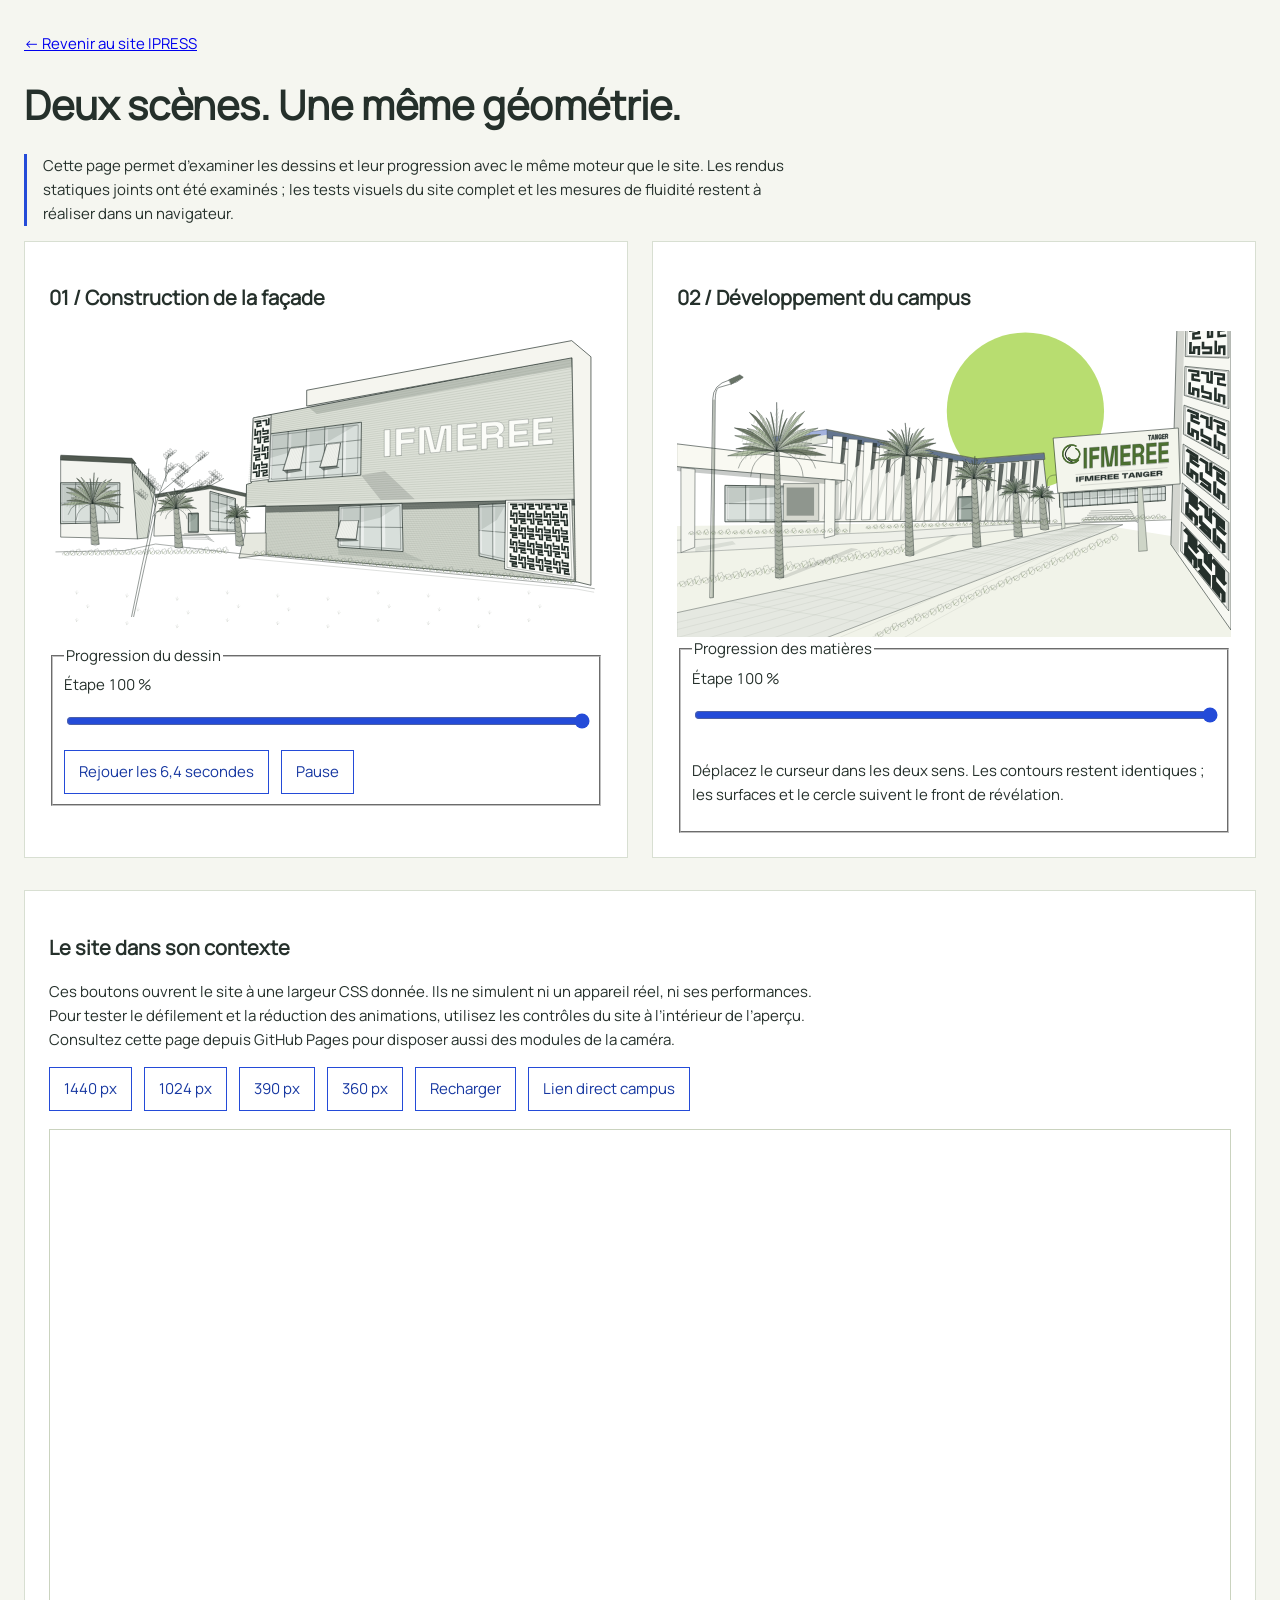
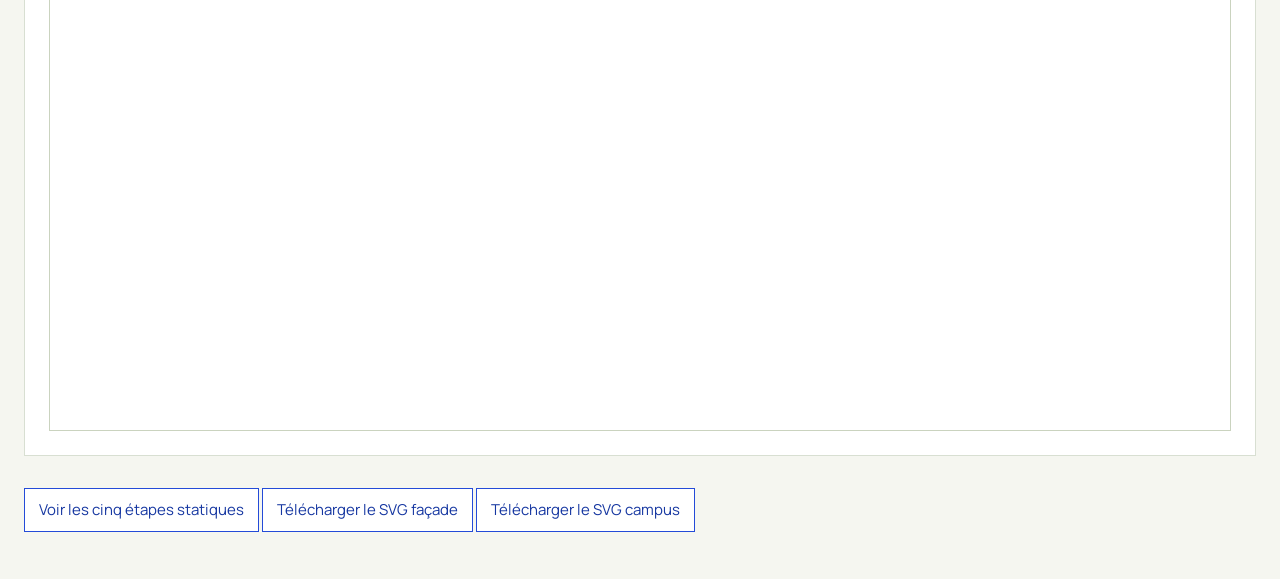
==== IFMEREE-verification.html @ bbcb9ff6 "Add files via upload" ====
<!doctype html><html lang="fr"><head><meta charset="utf-8"><meta name="viewport" content="width=device-width,initial-scale=1"><title>IFMEREE — Contrôle des illustrations</title>
<style>
@font-face{font-family:Manrope;src:url(manrope.ttf);font-display:swap}*{box-sizing:border-box}body{margin:0;background:#f5f6f0;color:#25302b;font:15px/1.6 Manrope,Arial,sans-serif}main{max-width:1480px;margin:auto;padding:32px 24px}h1{font-size:clamp(24px,4vw,40px);line-height:1.1}h2{font-size:20px}p{max-width:85ch}.note{border-left:3px solid #244bd8;padding-left:16px}.grid{display:grid;grid-template-columns:1fr 1fr;gap:24px}.panel{min-width:0;background:white;border:1px solid #d8dfd2;padding:24px}svg{display:block;width:100%;height:auto}.ifm-art-render{opacity:var(--ifm-paint,1)}.controls{display:flex;gap:12px;align-items:center;flex-wrap:wrap}input[type=range]{width:100%;accent-color:#244bd8;min-height:44px}button,a.control{display:inline-flex;align-items:center;justify-content:center;min-height:44px;padding:8px 14px;border:1px solid #244bd8;background:white;color:#1637a1;font:inherit;cursor:pointer;text-decoration:none}button:hover,a.control:hover{background:#eaf1df}button:focus-visible,a:focus-visible,input:focus-visible{outline:3px solid #244bd8;outline-offset:3px}output{font-variant-numeric:tabular-nums}.preview-scroll{overflow:auto;margin-top:18px;border:1px solid #cad3bf;background:#e8eddf}iframe{display:block;border:0;background:white;max-width:none}.widths{display:flex;flex-wrap:wrap;gap:12px}button[aria-pressed=true]{background:#1637a1;color:white}section{margin-bottom:32px}@media(max-width:800px){.grid{grid-template-columns:1fr}main{padding:24px 14px}.panel{padding:16px}}
</style><script src="ifmeree-art.js?v=vector-20261018" defer></script><script src="ifmeree-review.js" defer></script></head><body><main>
<a href="index.html">← Revenir au site IPRESS</a><h1>Deux scènes. Une même géométrie.</h1>
<p class="note">Cette page permet d’examiner les dessins et leur progression avec le même moteur que le site. Les rendus statiques joints ont été examinés ; les tests visuels du site complet et les mesures de fluidité restent à réaliser dans un navigateur.</p>
<div class="grid">
<section class="panel" data-review="facade"><h2>01 / Construction de la façade</h2><svg xmlns="http://www.w3.org/2000/svg" class="ifm-architectural-svg ifm-facade-svg" data-artwork="facade" viewBox="-35 -90 1610 910" role="img" aria-labelledby="facade-title facade-desc" fill="none" stroke-linecap="round" stroke-linejoin="round">
        <title id="facade-title">La façade de l’IFMEREE Tanger, illustration architecturale</title><desc id="facade-desc">Dessin vectoriel de la façade à bardage, avec ses grandes lettres IFMEREE, les fenêtres ouvrantes, les claustras géométriques, les bâtiments voisins et les palmiers. Chaque contour fait partie du dessin animé.</desc>
        <defs>
          <pattern id="facade-hatch" width="7" height="7" patternUnits="userSpaceOnUse" patternTransform="rotate(-28)"><path d="M0 0V7" stroke="#687266" stroke-width=".6"/></pattern>
          <pattern id="facade-concrete" width="29" height="25" patternUnits="userSpaceOnUse"><circle cx="4" cy="5" r=".65" fill="#a8afa3"/><circle cx="21" cy="17" r=".45" fill="#b9bdb5"/></pattern>
          <clipPath id="facade-develop-clip" clipPathUnits="userSpaceOnUse"><path class="ifm-develop-front" d="M-100 -150H1700V1200H-100Z"/></clipPath>
          
        </defs>
        <g class="ifm-art-accent" data-paint="accent" clip-path="url(#facade-develop-clip)"></g>
        <g class="ifm-art-stack"><g class="ifm-paper-surfaces"><path d="M0 275 L206 288 L223 514 L0 509 Z" fill="#fff"/></g><g class="ifm-art-render" data-paint="surfaces" clip-path="url(#facade-develop-clip)"><path d="M0 275 L206 288 L223 514 L0 509 Z" fill="#f3f4ef"/></g><g class="ifm-art-lines"><path class="ifm-vector-stroke" data-family="structure" data-from="0.020" data-to="0.300" data-span="1.00000" pathLength="1" d="M0 275 L206 288 L223 514 L0 509 Z" fill="none" stroke="#25302b" stroke-width="1.6" /></g><g class="ifm-paper-surfaces"><path d="M206 288 L273 370 L251 511 L223 514 Z" fill="#fff"/></g><g class="ifm-art-render" data-paint="surfaces" clip-path="url(#facade-develop-clip)"><path d="M206 288 L273 370 L251 511 L223 514 Z" fill="#d9ded4"/><path d="M206 288 L273 370 L251 511 L223 514 Z" fill="url(#facade-hatch)" opacity=".45"/></g><g class="ifm-art-lines"><path class="ifm-vector-stroke" data-family="structure" data-from="0.027" data-to="0.307" data-span="1.00000" pathLength="1" d="M206 288 L273 370 L251 511 L223 514 Z" fill="none" stroke="#25302b" stroke-width="1.6" /></g><g class="ifm-paper-surfaces"><path d="M0 271 L206 280 L218 295 L0 285 Z" fill="#fff"/></g><g class="ifm-art-render" data-paint="surfaces" clip-path="url(#facade-develop-clip)"><path d="M0 271 L206 280 L218 295 L0 285 Z" fill="#515950"/></g><g class="ifm-art-lines"><path class="ifm-vector-stroke" data-family="structure" data-from="0.034" data-to="0.314" data-span="1.00000" pathLength="1" d="M0 271 L206 280 L218 295 L0 285 Z" fill="none" stroke="#25302b" stroke-width="1.6" /></g><g class="ifm-paper-surfaces"><path d="M0 351 L171 351 L170 467 L0 470 Z" fill="#fff"/></g><g class="ifm-art-render" data-paint="surfaces" clip-path="url(#facade-develop-clip)"><path d="M0 351 L171 351 L170 467 L0 470 Z" fill="#d8dfdb"/></g><g class="ifm-art-lines"><path class="ifm-vector-stroke" data-family="openings" data-from="0.200" data-to="0.570" data-span="1.00000" pathLength="1" d="M0 351 L171 351 L170 467 L0 470 Z" fill="none" stroke="#25302b" stroke-width="2.1" /><path class="ifm-vector-stroke" data-family="openings" data-from="0.207" data-to="0.577" data-span="1.00000" pathLength="1" d="M5.98 356.35 L164.97 356.22 L164.09 461.88 L5.95 464.54 Z" fill="none" stroke="#25302b" stroke-width="0.9" /><path class="ifm-vector-stroke" data-family="openings" data-from="0.214" data-to="0.584" data-span="1.00000" pathLength="1" d="M42.75 351 L42.5 469.25" fill="none" stroke="#25302b" stroke-width="1.45" /><path class="ifm-vector-stroke" data-family="openings" data-from="0.221" data-to="0.591" data-span="1.00000" pathLength="1" d="M85.5 351 L85 468.5" fill="none" stroke="#25302b" stroke-width="1.45" /><path class="ifm-vector-stroke" data-family="openings" data-from="0.228" data-to="0.598" data-span="1.00000" pathLength="1" d="M128.25 351 L127.5 467.75" fill="none" stroke="#25302b" stroke-width="1.45" /><path class="ifm-vector-stroke" data-family="openings" data-from="0.235" data-to="0.605" data-span="1.00000" pathLength="1" d="M0 410.5 L170.5 409" fill="none" stroke="#25302b" stroke-width="1.3" /></g><g class="ifm-art-render" data-paint="surfaces" clip-path="url(#facade-develop-clip)"><path d="M1.71 357.54 L7.69 357.54 L7.65 461.54 L1.7 461.64 Z" fill="#fff" opacity="0.5"/><path d="M44.45 357.5 L50.43 357.5 L50.17 460.85 L44.22 460.94 Z" fill="#fff" opacity="0.5"/><path d="M87.18 357.46 L93.17 357.46 L92.69 460.15 L86.74 460.25 Z" fill="#fff" opacity="0.5"/><path d="M129.92 357.42 L135.9 357.41 L135.21 459.45 L129.25 459.55 Z" fill="#fff" opacity="0.5"/><path d="M0 351 L171 351 L110.96 384.94 L0 411.69 Z" fill="#25302b" opacity="0.12"/></g><g class="ifm-art-lines"><path class="ifm-vector-stroke" data-family="openings" data-from="0.242" data-to="0.612" data-span="1.00000" pathLength="1" d="M208 291 L213 294 L217 320 L212 316 Z" fill="none" stroke="#25302b" stroke-width="1.0" /><path class="ifm-vector-stroke" data-family="openings" data-from="0.249" data-to="0.619" data-span="1.00000" pathLength="1" d="M213.73 297.82 L218.73 300.82 L222.73 326.82 L217.73 322.82 Z" fill="none" stroke="#25302b" stroke-width="1.0" /><path class="ifm-vector-stroke" data-family="openings" data-from="0.256" data-to="0.626" data-span="1.00000" pathLength="1" d="M219.45 304.64 L224.45 307.64 L228.45 333.64 L223.45 329.64 Z" fill="none" stroke="#25302b" stroke-width="1.0" /><path class="ifm-vector-stroke" data-family="openings" data-from="0.263" data-to="0.633" data-span="1.00000" pathLength="1" d="M225.18 311.45 L230.18 314.45 L234.18 340.45 L229.18 336.45 Z" fill="none" stroke="#25302b" stroke-width="1.0" /><path class="ifm-vector-stroke" data-family="openings" data-from="0.270" data-to="0.640" data-span="1.00000" pathLength="1" d="M230.91 318.27 L235.91 321.27 L239.91 347.27 L234.91 343.27 Z" fill="none" stroke="#25302b" stroke-width="1.0" /><path class="ifm-vector-stroke" data-family="openings" data-from="0.277" data-to="0.647" data-span="1.00000" pathLength="1" d="M236.64 325.09 L241.64 328.09 L245.64 354.09 L240.64 350.09 Z" fill="none" stroke="#25302b" stroke-width="1.0" /><path class="ifm-vector-stroke" data-family="openings" data-from="0.200" data-to="0.570" data-span="1.00000" pathLength="1" d="M242.36 331.91 L247.36 334.91 L251.36 360.91 L246.36 356.91 Z" fill="none" stroke="#25302b" stroke-width="1.0" /><path class="ifm-vector-stroke" data-family="openings" data-from="0.207" data-to="0.577" data-span="1.00000" pathLength="1" d="M248.09 338.73 L253.09 341.73 L257.09 367.73 L252.09 363.73 Z" fill="none" stroke="#25302b" stroke-width="1.0" /><path class="ifm-vector-stroke" data-family="openings" data-from="0.214" data-to="0.584" data-span="1.00000" pathLength="1" d="M253.82 345.55 L258.82 348.55 L262.82 374.55 L257.82 370.55 Z" fill="none" stroke="#25302b" stroke-width="1.0" /><path class="ifm-vector-stroke" data-family="openings" data-from="0.221" data-to="0.591" data-span="1.00000" pathLength="1" d="M259.55 352.36 L264.55 355.36 L268.55 381.36 L263.55 377.36 Z" fill="none" stroke="#25302b" stroke-width="1.0" /><path class="ifm-vector-stroke" data-family="openings" data-from="0.228" data-to="0.598" data-span="1.00000" pathLength="1" d="M265.27 359.18 L270.27 362.18 L274.27 388.18 L269.27 384.18 Z" fill="none" stroke="#25302b" stroke-width="1.0" /></g><g class="ifm-paper-surfaces"><path d="M276 388 L433 365 L537 389 L535 498 L271 506 Z" fill="#fff"/></g><g class="ifm-art-render" data-paint="surfaces" clip-path="url(#facade-develop-clip)"><path d="M276 388 L433 365 L537 389 L535 498 L271 506 Z" fill="#f5f5f0"/></g><g class="ifm-art-lines"><path class="ifm-vector-stroke" data-family="structure" data-from="0.041" data-to="0.321" data-span="1.00000" pathLength="1" d="M276 388 L433 365 L537 389 L535 498 L271 506 Z" fill="none" stroke="#25302b" stroke-width="1.6" /></g><g class="ifm-paper-surfaces"><path d="M274 385 L432 358 L539 383 L536 391 L433 368 L276 394 Z" fill="#fff"/></g><g class="ifm-art-render" data-paint="surfaces" clip-path="url(#facade-develop-clip)"><path d="M274 385 L432 358 L539 383 L536 391 L433 368 L276 394 Z" fill="#596159"/></g><g class="ifm-art-lines"><path class="ifm-vector-stroke" data-family="structure" data-from="0.048" data-to="0.328" data-span="1.00000" pathLength="1" d="M274 385 L432 358 L539 383 L536 391 L433 368 L276 394 Z" fill="none" stroke="#25302b" stroke-width="1.6" /></g><g class="ifm-paper-surfaces"><path d="M434 376 L507 397 L507 492 L434 490 Z" fill="#fff"/></g><g class="ifm-art-render" data-paint="surfaces" clip-path="url(#facade-develop-clip)"><path d="M434 376 L507 397 L507 492 L434 490 Z" fill="#d8dfdb"/></g><g class="ifm-art-lines"><path class="ifm-vector-stroke" data-family="openings" data-from="0.235" data-to="0.605" data-span="1.00000" pathLength="1" d="M434 376 L507 397 L507 492 L434 490 Z" fill="none" stroke="#25302b" stroke-width="2.1" /><path class="ifm-vector-stroke" data-family="openings" data-from="0.242" data-to="0.612" data-span="1.00000" pathLength="1" d="M436.56 381.84 L504.44 400.57 L504.44 487.63 L436.56 484.97 Z" fill="none" stroke="#25302b" stroke-width="0.9" /><path class="ifm-vector-stroke" data-family="openings" data-from="0.249" data-to="0.619" data-span="1.00000" pathLength="1" d="M458.33 383 L458.33 490.67" fill="none" stroke="#25302b" stroke-width="1.45" /><path class="ifm-vector-stroke" data-family="openings" data-from="0.256" data-to="0.626" data-span="1.00000" pathLength="1" d="M482.67 390 L482.67 491.33" fill="none" stroke="#25302b" stroke-width="1.45" /><path class="ifm-vector-stroke" data-family="openings" data-from="0.263" data-to="0.633" data-span="1.00000" pathLength="1" d="M434 404.5 L507 420.75" fill="none" stroke="#25302b" stroke-width="1.3" /><path class="ifm-vector-stroke" data-family="openings" data-from="0.270" data-to="0.640" data-span="1.00000" pathLength="1" d="M434 433 L507 444.5" fill="none" stroke="#25302b" stroke-width="1.3" /><path class="ifm-vector-stroke" data-family="openings" data-from="0.277" data-to="0.647" data-span="1.00000" pathLength="1" d="M434 461.5 L507 468.25" fill="none" stroke="#25302b" stroke-width="1.3" /></g><g class="ifm-art-render" data-paint="surfaces" clip-path="url(#facade-develop-clip)"><path d="M434.97 382.54 L438.38 383.47 L438.38 482.22 L434.97 482.06 Z" fill="#fff" opacity="0.5"/><path d="M459.31 389.19 L462.71 390.12 L462.71 483.33 L459.31 483.17 Z" fill="#fff" opacity="0.5"/><path d="M483.64 395.84 L487.05 396.77 L487.05 484.44 L483.64 484.28 Z" fill="#fff" opacity="0.5"/><path d="M434 376 L507 397 L481.45 419.13 L434 434.14 Z" fill="#25302b" opacity="0.12"/></g><g class="ifm-paper-surfaces"><path d="M371 440 L399 439 L399 495 L371 495 Z" fill="#fff"/></g><g class="ifm-art-render" data-paint="surfaces" clip-path="url(#facade-develop-clip)"><path d="M371 440 L399 439 L399 495 L371 495 Z" fill="#9ca9a1"/></g><g class="ifm-art-lines"><path class="ifm-vector-stroke" data-family="openings" data-from="0.200" data-to="0.570" data-span="1.00000" pathLength="1" d="M371 440 L399 439 L399 495 L371 495 Z" fill="none" stroke="#25302b" stroke-width="2.1" /><path class="ifm-vector-stroke" data-family="openings" data-from="0.207" data-to="0.577" data-span="1.00000" pathLength="1" d="M371.98 442.44 L398.02 441.55 L398.02 492.48 L371.98 492.52 Z" fill="none" stroke="#25302b" stroke-width="0.9" /></g><g class="ifm-art-render" data-paint="surfaces" clip-path="url(#facade-develop-clip)"><path d="M372.12 442.99 L376.04 442.85 L376.04 491.14 L372.12 491.15 Z" fill="#fff" opacity="0.5"/><path d="M371 440 L399 439 L389.2 455.49 L371 468.05 Z" fill="#25302b" opacity="0.12"/></g><g class="ifm-art-lines"><path class="ifm-vector-stroke" data-family="openings" data-from="0.214" data-to="0.584" data-span="1.00000" pathLength="1" d="M359 499 L414 500 L429 507" fill="none" stroke="#25302b" stroke-width="0.8" /><path class="ifm-vector-stroke" data-family="openings" data-from="0.221" data-to="0.591" data-span="1.00000" pathLength="1" d="M354 504 L418 505 L434 512" fill="none" stroke="#25302b" stroke-width="0.8" /><path class="ifm-vector-stroke" data-family="openings" data-from="0.228" data-to="0.598" data-span="1.00000" pathLength="1" d="M349 509 L422 510 L439 517" fill="none" stroke="#25302b" stroke-width="0.8" /><path class="ifm-vector-stroke" data-family="openings" data-from="0.235" data-to="0.605" data-span="1.00000" pathLength="1" d="M344 514 L426 515 L444 522" fill="none" stroke="#25302b" stroke-width="0.8" /></g><g class="ifm-paper-surfaces"><path d="M596 415 L1491 395 L1499 639 L594 560 Z" fill="#fff"/></g><g class="ifm-art-render" data-paint="surfaces" clip-path="url(#facade-develop-clip)"><path d="M596 415 L1491 395 L1499 639 L594 560 Z" fill="#d0d5cb"/><path d="M596 415 L1491 395 L1499 639 L594 560 Z" fill="url(#facade-hatch)" opacity=".45"/></g><g class="ifm-art-lines"><path class="ifm-vector-stroke" data-family="structure" data-from="0.055" data-to="0.335" data-span="1.00000" pathLength="1" d="M596 415 L1491 395 L1499 639 L594 560 Z" fill="none" stroke="#25302b" stroke-width="2" /></g><g class="ifm-paper-surfaces"><path d="M536 498 L596 497 L596 560 L518 570 Z" fill="#fff"/></g><g class="ifm-art-render" data-paint="surfaces" clip-path="url(#facade-develop-clip)"><path d="M536 498 L596 497 L596 560 L518 570 Z" fill="#e6e8df"/></g><g class="ifm-art-lines"><path class="ifm-vector-stroke" data-family="structure" data-from="0.062" data-to="0.342" data-span="1.00000" pathLength="1" d="M536 498 L596 497 L596 560 L518 570 Z" fill="none" stroke="#25302b" stroke-width="1.6" /></g><g class="ifm-paper-surfaces"><path d="M561 162 L1485 -14 L1493 399 L538 421 L539 356 L552 352 Z" fill="#fff"/></g><g class="ifm-art-render" data-paint="surfaces" clip-path="url(#facade-develop-clip)"><path d="M561 162 L1485 -14 L1493 399 L538 421 L539 356 L552 352 Z" fill="#dce0d7"/></g><g class="ifm-art-lines"><path class="ifm-vector-stroke" data-family="structure" data-from="0.069" data-to="0.349" data-span="1.00000" pathLength="1" d="M561 162 L1485 -14 L1493 399 L538 421 L539 356 L552 352 Z" fill="none" stroke="#25302b" stroke-width="2.2" /></g><g class="ifm-paper-surfaces"><path d="M715 82 L1484 -62 L1540 -15 L1540 649 L1495 638 L1485 -12 L715 128 Z" fill="#fff"/></g><g class="ifm-art-render" data-paint="surfaces" clip-path="url(#facade-develop-clip)"><path d="M715 82 L1484 -62 L1540 -15 L1540 649 L1495 638 L1485 -12 L715 128 Z" fill="#f5f5ef"/></g><g class="ifm-art-lines"><path class="ifm-vector-stroke" data-family="structure" data-from="0.076" data-to="0.356" data-span="1.00000" pathLength="1" d="M715 82 L1484 -62 L1540 -15 L1540 649 L1495 638 L1485 -12 L715 128 Z" fill="none" stroke="#25302b" stroke-width="2" /></g><g class="ifm-art-render" data-paint="surfaces" clip-path="url(#facade-develop-clip)"><path d="M715 128 L1485 -12 L1485 15 L743 151 Z" fill="#25302b" opacity="0.18"/><path d="M539 421 L1493 399 L1494 417 L596 438 L596 415 Z" fill="#25302b" opacity="0.58"/></g><g class="ifm-art-lines"><path class="ifm-vector-stroke" data-family="material" data-from="0.560" data-to="0.940" data-span="0.12504" pathLength="1" d="M560.54 167.18 L1485.16 -5.74 M560.08 172.36 L1485.32 2.52 M559.62 177.54 L1485.48 10.78 M559.16 182.72 L1485.64 19.04 M558.7 187.9 L1485.8 27.3 M558.24 193.08 L1485.96 35.56 M557.78 198.26 L1486.12 43.82 M557.32 203.44 L1486.28 52.08" fill="none" stroke="#8c9588" stroke-width="0.6" /><path class="ifm-vector-stroke" data-family="material" data-from="0.567" data-to="0.947" data-span="0.12508" pathLength="1" d="M556.86 208.62 L1486.44 60.34 M556.4 213.8 L1486.6 68.6 M555.94 218.98 L1486.76 76.86 M555.48 224.16 L1486.92 85.12 M555.02 229.34 L1487.08 93.38 M554.56 234.52 L1487.24 101.64 M554.1 239.7 L1487.4 109.9 M553.64 244.88 L1487.56 118.16" fill="none" stroke="#8c9588" stroke-width="0.6" /><path class="ifm-vector-stroke" data-family="material" data-from="0.574" data-to="0.954" data-span="0.12512" pathLength="1" d="M553.18 250.06 L1487.72 126.42 M552.72 255.24 L1487.88 134.68 M552.26 260.42 L1488.04 142.94 M551.8 265.6 L1488.2 151.2 M551.34 270.78 L1488.36 159.46 M550.88 275.96 L1488.52 167.72 M550.42 281.14 L1488.68 175.98 M549.96 286.32 L1488.84 184.24" fill="none" stroke="#8c9588" stroke-width="0.6" /><path class="ifm-vector-stroke" data-family="material" data-from="0.581" data-to="0.961" data-span="0.12516" pathLength="1" d="M549.5 291.5 L1489 192.5 M549.04 296.68 L1489.16 200.76 M548.58 301.86 L1489.32 209.02 M548.12 307.04 L1489.48 217.28 M547.66 312.22 L1489.64 225.54 M547.2 317.4 L1489.8 233.8 M546.74 322.58 L1489.96 242.06 M546.28 327.76 L1490.12 250.32" fill="none" stroke="#8c9588" stroke-width="0.6" /><path class="ifm-vector-stroke" data-family="material" data-from="0.588" data-to="0.968" data-span="0.12519" pathLength="1" d="M545.82 332.94 L1490.28 258.58 M545.36 338.12 L1490.44 266.84 M544.9 343.3 L1490.6 275.1 M544.44 348.48 L1490.76 283.36 M543.98 353.66 L1490.92 291.62 M543.52 358.84 L1491.08 299.88 M543.06 364.02 L1491.24 308.14 M542.6 369.2 L1491.4 316.4" fill="none" stroke="#8c9588" stroke-width="0.6" /><path class="ifm-vector-stroke" data-family="material" data-from="0.595" data-to="0.975" data-span="0.12523" pathLength="1" d="M542.14 374.38 L1491.56 324.66 M541.68 379.56 L1491.72 332.92 M541.22 384.74 L1491.88 341.18 M540.76 389.92 L1492.04 349.44 M540.3 395.1 L1492.2 357.7 M539.84 400.28 L1492.36 365.96 M539.38 405.46 L1492.52 374.22 M538.92 410.64 L1492.68 382.48" fill="none" stroke="#8c9588" stroke-width="0.6" /><path class="ifm-vector-stroke" data-family="material" data-from="0.602" data-to="0.982" data-span="0.12514" pathLength="1" d="M595.94 419.39 L1491.24 402.39 M595.88 423.79 L1491.48 409.79 M595.82 428.18 L1491.73 417.18 M595.76 432.58 L1491.97 424.58 M595.7 436.97 L1492.21 431.97 M595.64 441.36 L1492.45 439.36 M595.58 445.76 L1492.7 446.76 M595.52 450.15 L1492.94 454.15" fill="none" stroke="#929a8f" stroke-width="0.55" /><path class="ifm-vector-stroke" data-family="material" data-from="0.609" data-to="0.989" data-span="0.12518" pathLength="1" d="M595.45 454.55 L1493.18 461.55 M595.39 458.94 L1493.42 468.94 M595.33 463.33 L1493.67 476.33 M595.27 467.73 L1493.91 483.73 M595.21 472.12 L1494.15 491.12 M595.15 476.52 L1494.39 498.52 M595.09 480.91 L1494.64 505.91 M595.03 485.3 L1494.88 513.3" fill="none" stroke="#929a8f" stroke-width="0.55" /><path class="ifm-vector-stroke" data-family="material" data-from="0.616" data-to="0.996" data-span="0.12522" pathLength="1" d="M594.97 489.7 L1495.12 520.7 M594.91 494.09 L1495.36 528.09 M594.85 498.48 L1495.61 535.48 M594.79 502.88 L1495.85 542.88 M594.73 507.27 L1496.09 550.27 M594.67 511.67 L1496.33 557.67 M594.61 516.06 L1496.58 565.06 M594.55 520.45 L1496.82 572.45" fill="none" stroke="#929a8f" stroke-width="0.55" /><path class="ifm-vector-stroke" data-family="material" data-from="0.623" data-to="1.000" data-span="0.12526" pathLength="1" d="M594.48 524.85 L1497.06 579.85 M594.42 529.24 L1497.3 587.24 M594.36 533.64 L1497.55 594.64 M594.3 538.03 L1497.79 602.03 M594.24 542.42 L1498.03 609.42 M594.18 546.82 L1498.27 616.82 M594.12 551.21 L1498.52 624.21 M594.06 555.61 L1498.76 631.61" fill="none" stroke="#929a8f" stroke-width="0.55" /></g><g class="ifm-paper-surfaces"><path d="M607 209 L873 175 L871 329 L603 348 Z" fill="#fff"/></g><g class="ifm-art-render" data-paint="surfaces" clip-path="url(#facade-develop-clip)"><path d="M607 209 L873 175 L871 329 L603 348 Z" fill="#d8dfdb"/></g><g class="ifm-art-lines"><path class="ifm-vector-stroke" data-family="openings" data-from="0.242" data-to="0.612" data-span="1.00000" pathLength="1" d="M607 209 L873 175 L871 329 L603 348 Z" fill="none" stroke="#25302b" stroke-width="2.1" /><path class="ifm-vector-stroke" data-family="openings" data-from="0.249" data-to="0.619" data-span="1.00000" pathLength="1" d="M616.13 214.09 L863.6 183.1 L861.71 322.76 L612.56 341.06 Z" fill="none" stroke="#25302b" stroke-width="0.9" /><path class="ifm-vector-stroke" data-family="openings" data-from="0.256" data-to="0.626" data-span="1.00000" pathLength="1" d="M660.2 202.2 L656.6 344.2" fill="none" stroke="#25302b" stroke-width="1.45" /><path class="ifm-vector-stroke" data-family="openings" data-from="0.263" data-to="0.633" data-span="1.00000" pathLength="1" d="M713.4 195.4 L710.2 340.4" fill="none" stroke="#25302b" stroke-width="1.45" /><path class="ifm-vector-stroke" data-family="openings" data-from="0.270" data-to="0.640" data-span="1.00000" pathLength="1" d="M766.6 188.6 L763.8 336.6" fill="none" stroke="#25302b" stroke-width="1.45" /><path class="ifm-vector-stroke" data-family="openings" data-from="0.277" data-to="0.647" data-span="1.00000" pathLength="1" d="M819.8 181.8 L817.4 332.8" fill="none" stroke="#25302b" stroke-width="1.45" /><path class="ifm-vector-stroke" data-family="openings" data-from="0.200" data-to="0.570" data-span="1.00000" pathLength="1" d="M605.67 255.33 L872.33 226.33" fill="none" stroke="#25302b" stroke-width="1.3" /><path class="ifm-vector-stroke" data-family="openings" data-from="0.207" data-to="0.577" data-span="1.00000" pathLength="1" d="M604.33 301.67 L871.67 277.67" fill="none" stroke="#25302b" stroke-width="1.3" /></g><g class="ifm-art-render" data-paint="surfaces" clip-path="url(#facade-develop-clip)"><path d="M608.91 216.38 L616.36 215.45 L612.92 337.55 L605.42 338.11 Z" fill="#fff" opacity="0.5"/><path d="M662.13 209.74 L669.58 208.82 L666.49 333.54 L658.99 334.1 Z" fill="#fff" opacity="0.5"/><path d="M715.35 203.11 L722.8 202.18 L720.07 329.53 L712.57 330.09 Z" fill="#fff" opacity="0.5"/><path d="M768.57 196.47 L776.03 195.55 L773.64 325.52 L766.14 326.08 Z" fill="#fff" opacity="0.5"/><path d="M821.8 189.84 L829.25 188.91 L827.21 321.51 L819.71 322.07 Z" fill="#fff" opacity="0.5"/><path d="M607 209 L873 175 L779.12 230.04 L604.96 279.89 Z" fill="#25302b" opacity="0.12"/></g><g class="ifm-paper-surfaces"><path d="M665.61 251.18 L705.61 246.87 L694.82 311.28 L645.31 315.38 Z" fill="#fff"/></g><g class="ifm-art-render" data-paint="surfaces" clip-path="url(#facade-develop-clip)"><path d="M665.61 251.18 L705.61 246.87 L694.82 311.28 L645.31 315.38 Z" fill="#eef0eb"/><path d="M665.61 251.18 L705.61 246.87 L694.82 311.28 L645.31 315.38 Z" fill="url(#facade-hatch)" opacity=".45"/></g><g class="ifm-art-lines"><path class="ifm-vector-stroke" data-family="openings" data-from="0.214" data-to="0.584" data-span="1.00000" pathLength="1" d="M665.61 251.18 L705.61 246.87 L694.82 311.28 L645.31 315.38 Z" fill="none" stroke="#25302b" stroke-width="1.2" /></g><g class="ifm-art-render" data-paint="surfaces" clip-path="url(#facade-develop-clip)"><path d="M694.82 311.28 L645.31 315.38 L655.31 324.38 L702.82 316.28 Z" fill="#25302b" opacity="0.55"/></g><g class="ifm-art-lines"><path class="ifm-vector-stroke" data-family="openings" data-from="0.221" data-to="0.591" data-span="1.00000" pathLength="1" d="M665.61 251.18 L645.31 315.38 L694.82 311.28 L705.61 246.87" fill="none" stroke="#25302b" stroke-width="1.3" /></g><g class="ifm-paper-surfaces"><path d="M772.29 239.68 L812.29 235.37 L801.85 302.42 L752.35 306.52 Z" fill="#fff"/></g><g class="ifm-art-render" data-paint="surfaces" clip-path="url(#facade-develop-clip)"><path d="M772.29 239.68 L812.29 235.37 L801.85 302.42 L752.35 306.52 Z" fill="#eef0eb"/><path d="M772.29 239.68 L812.29 235.37 L801.85 302.42 L752.35 306.52 Z" fill="url(#facade-hatch)" opacity=".45"/></g><g class="ifm-art-lines"><path class="ifm-vector-stroke" data-family="openings" data-from="0.228" data-to="0.598" data-span="1.00000" pathLength="1" d="M772.29 239.68 L812.29 235.37 L801.85 302.42 L752.35 306.52 Z" fill="none" stroke="#25302b" stroke-width="1.2" /></g><g class="ifm-art-render" data-paint="surfaces" clip-path="url(#facade-develop-clip)"><path d="M801.85 302.42 L752.35 306.52 L762.35 315.52 L809.85 307.42 Z" fill="#25302b" opacity="0.55"/></g><g class="ifm-art-lines"><path class="ifm-vector-stroke" data-family="openings" data-from="0.235" data-to="0.605" data-span="1.00000" pathLength="1" d="M772.29 239.68 L752.35 306.52 L801.85 302.42 L812.29 235.37" fill="none" stroke="#25302b" stroke-width="1.3" /></g><g class="ifm-paper-surfaces"><path d="M809 420 L991 411 L994 551 L806 538 Z" fill="#fff"/></g><g class="ifm-art-render" data-paint="surfaces" clip-path="url(#facade-develop-clip)"><path d="M809 420 L991 411 L994 551 L806 538 Z" fill="#d8dfdb"/></g><g class="ifm-art-lines"><path class="ifm-vector-stroke" data-family="openings" data-from="0.242" data-to="0.612" data-span="1.00000" pathLength="1" d="M809 420 L991 411 L994 551 L806 538 Z" fill="none" stroke="#25302b" stroke-width="2.1" /><path class="ifm-vector-stroke" data-family="openings" data-from="0.249" data-to="0.619" data-span="1.00000" pathLength="1" d="M815.24 425.03 L984.76 417.58 L987.29 544.28 L812.71 533.11 Z" fill="none" stroke="#25302b" stroke-width="0.9" /><path class="ifm-vector-stroke" data-family="openings" data-from="0.256" data-to="0.626" data-span="1.00000" pathLength="1" d="M869.67 417 L868.67 542.33" fill="none" stroke="#25302b" stroke-width="1.45" /><path class="ifm-vector-stroke" data-family="openings" data-from="0.263" data-to="0.633" data-span="1.00000" pathLength="1" d="M930.33 414 L931.33 546.67" fill="none" stroke="#25302b" stroke-width="1.45" /><path class="ifm-vector-stroke" data-family="openings" data-from="0.270" data-to="0.640" data-span="1.00000" pathLength="1" d="M807.5 479 L992.5 481" fill="none" stroke="#25302b" stroke-width="1.3" /></g><g class="ifm-art-render" data-paint="surfaces" clip-path="url(#facade-develop-clip)"><path d="M811.27 426.39 L819.77 426.02 L817.46 530.43 L808.71 529.89 Z" fill="#fff" opacity="0.5"/><path d="M872.04 423.79 L880.55 423.43 L879.99 534.25 L871.24 533.71 Z" fill="#fff" opacity="0.5"/><path d="M932.82 421.19 L941.33 420.83 L942.52 538.07 L933.76 537.53 Z" fill="#fff" opacity="0.5"/><path d="M809 420 L991 411 L927.56 452.52 L807.47 480.18 Z" fill="#25302b" opacity="0.12"/></g><g class="ifm-paper-surfaces"><path d="M812.55 461.27 L864.71 460.9 L857.67 515.51 L798.23 512.84 Z" fill="#fff"/></g><g class="ifm-art-render" data-paint="surfaces" clip-path="url(#facade-develop-clip)"><path d="M812.55 461.27 L864.71 460.9 L857.67 515.51 L798.23 512.84 Z" fill="#eef0eb"/><path d="M812.55 461.27 L864.71 460.9 L857.67 515.51 L798.23 512.84 Z" fill="url(#facade-hatch)" opacity=".45"/></g><g class="ifm-art-lines"><path class="ifm-vector-stroke" data-family="openings" data-from="0.277" data-to="0.647" data-span="1.00000" pathLength="1" d="M812.55 461.27 L864.71 460.9 L857.67 515.51 L798.23 512.84 Z" fill="none" stroke="#25302b" stroke-width="1.2" /></g><g class="ifm-art-render" data-paint="surfaces" clip-path="url(#facade-develop-clip)"><path d="M857.67 515.51 L798.23 512.84 L808.23 521.84 L865.67 520.51 Z" fill="#25302b" opacity="0.55"/></g><g class="ifm-art-lines"><path class="ifm-vector-stroke" data-family="openings" data-from="0.200" data-to="0.570" data-span="1.00000" pathLength="1" d="M812.55 461.27 L798.23 512.84 L857.67 515.51 L864.71 460.9" fill="none" stroke="#25302b" stroke-width="1.3" /></g><g class="ifm-paper-surfaces"><path d="M1215 415 L1294 411 L1294 581 L1216 564 Z" fill="#fff"/></g><g class="ifm-art-render" data-paint="surfaces" clip-path="url(#facade-develop-clip)"><path d="M1215 415 L1294 411 L1294 581 L1216 564 Z" fill="#d8dfdb"/></g><g class="ifm-art-lines"><path class="ifm-vector-stroke" data-family="openings" data-from="0.207" data-to="0.577" data-span="1.00000" pathLength="1" d="M1215 415 L1294 411 L1294 581 L1216 564 Z" fill="none" stroke="#25302b" stroke-width="2.1" /><path class="ifm-vector-stroke" data-family="openings" data-from="0.214" data-to="0.584" data-span="1.00000" pathLength="1" d="M1217.81 421.6 L1291.24 418.76 L1291.27 572.79 L1218.69 557.86 Z" fill="none" stroke="#25302b" stroke-width="0.9" /><path class="ifm-vector-stroke" data-family="openings" data-from="0.221" data-to="0.591" data-span="1.00000" pathLength="1" d="M1254.5 413 L1255 572.5" fill="none" stroke="#25302b" stroke-width="1.45" /><path class="ifm-vector-stroke" data-family="openings" data-from="0.228" data-to="0.598" data-span="1.00000" pathLength="1" d="M1215.5 489.5 L1294 496" fill="none" stroke="#25302b" stroke-width="1.3" /></g><g class="ifm-art-render" data-paint="surfaces" clip-path="url(#facade-develop-clip)"><path d="M1216.63 423.14 L1222.16 422.94 L1222.96 554.97 L1217.49 553.88 Z" fill="#fff" opacity="0.5"/><path d="M1256.11 421.72 L1261.63 421.52 L1261.99 562.73 L1256.53 561.65 Z" fill="#fff" opacity="0.5"/><path d="M1215 415 L1294 411 L1266.45 459.57 L1215.51 490.99 Z" fill="#25302b" opacity="0.12"/><path d="M872 329 L929 401 L1028 399 L941 317 Z" fill="#25302b" opacity="0.16"/><path d="M806 538 L806 560 L1057 580 L994 551 Z" fill="#25302b" opacity="0.1"/></g><g class="ifm-paper-surfaces"><path d="M559 163 L611 154 L605 341 L552 348 Z" fill="#fff"/></g><g class="ifm-art-render" data-paint="surfaces" clip-path="url(#facade-develop-clip)"><path d="M559 163 L611 154 L605 341 L552 348 Z" fill="#fafbf7"/></g><g class="ifm-art-lines"><path class="ifm-vector-stroke" data-family="screens" data-from="0.390" data-to="0.760" data-span="1.00000" pathLength="1" d="M559 163 L611 154 L605 341 L552 348 Z" fill="none" stroke="#25302b" stroke-width="1.7" /><path class="ifm-vector-stroke" data-family="screens" data-from="0.397" data-to="0.767" data-span="1.00000" pathLength="1" d="M560.61 168.24 L609 159.92 L603.33 335.64 L554.06 342.2 Z" fill="none" stroke="#25302b" stroke-width="0.8" /><path class="ifm-vector-stroke" data-family="screens" data-from="0.404" data-to="0.774" data-span="0.53025" pathLength="1" d="M564.43 173.78 L580 171.12 L579.77 177.72 L570.14 179.34 L569.85 187.39 L581.32 185.47 M587.3 170.85 L597.15 169.17 L596.71 182.41 L603.59 181.26 L604.11 165.55" fill="none" stroke="#25302b" stroke-width="4.749578928705154" stroke-linecap="square" stroke-linejoin="miter"/><path class="ifm-vector-stroke" data-family="screens" data-from="0.411" data-to="0.781" data-span="0.53957" pathLength="1" d="M564.49 196.51 L563.88 213.06 L570.55 211.99 L570.88 202.97 L579.61 201.54 L579.24 212.04 M587.2 193.48 L586.93 201.31 L601.41 198.95 L601.14 207.04 L587.8 209.2" fill="none" stroke="#25302b" stroke-width="4.749578928705154" stroke-linecap="square" stroke-linejoin="miter"/><path class="ifm-vector-stroke" data-family="screens" data-from="0.418" data-to="0.788" data-span="0.53171" pathLength="1" d="M562.58 223.44 L572.48 221.86 L572.01 235.03 L578.92 233.95 L579.48 218.32 M585.64 218.79 L601.3 216.29 L601.08 222.92 L591.4 224.45 L591.13 232.53 L602.66 230.73" fill="none" stroke="#25302b" stroke-width="4.749578928705154" stroke-linecap="square" stroke-linejoin="miter"/><path class="ifm-vector-stroke" data-family="screens" data-from="0.425" data-to="0.795" data-span="0.54063" pathLength="1" d="M562.43 245.97 L562.14 253.76 L576.69 251.54 L576.41 259.6 L563 261.62 M585.77 241.64 L585.19 258.28 L591.9 257.27 L592.2 248.2 L600.98 246.86 L600.63 257.41" fill="none" stroke="#25302b" stroke-width="4.749578928705154" stroke-linecap="square" stroke-linejoin="miter"/><path class="ifm-vector-stroke" data-family="screens" data-from="0.432" data-to="0.802" data-span="0.53087" pathLength="1" d="M560.81 271.15 L576.54 268.81 L576.31 275.41 L566.58 276.84 L566.29 284.88 L577.88 283.2 M583.91 268.69 L593.86 267.21 L593.42 280.45 L600.37 279.43 L600.89 263.73" fill="none" stroke="#25302b" stroke-width="4.749578928705154" stroke-linecap="square" stroke-linejoin="miter"/><path class="ifm-vector-stroke" data-family="screens" data-from="0.439" data-to="0.809" data-span="0.53913" pathLength="1" d="M560.88 293.9 L560.27 310.46 L567.01 309.51 L567.33 300.49 L576.16 299.24 L575.78 309.74 M583.82 291.34 L583.55 299.16 L598.17 297.09 L597.91 305.19 L584.43 307.07" fill="none" stroke="#25302b" stroke-width="4.749578928705154" stroke-linecap="square" stroke-linejoin="miter"/><path class="ifm-vector-stroke" data-family="screens" data-from="0.446" data-to="0.816" data-span="0.53215" pathLength="1" d="M558.96 320.81 L568.96 319.43 L568.49 332.61 L575.47 331.66 L576.02 316.03 M582.25 316.63 L598.06 314.45 L597.85 321.07 L588.07 322.41 L587.8 330.49 L599.44 328.92" fill="none" stroke="#25302b" stroke-width="4.749578928705154" stroke-linecap="square" stroke-linejoin="miter"/></g><g class="ifm-paper-surfaces"><path d="M1293 402 L1484 400 L1492 634 L1290 602 Z" fill="#fff"/></g><g class="ifm-art-render" data-paint="surfaces" clip-path="url(#facade-develop-clip)"><path d="M1293 402 L1484 400 L1492 634 L1290 602 Z" fill="#fafbf7"/></g><g class="ifm-art-lines"><path class="ifm-vector-stroke" data-family="screens" data-from="0.453" data-to="0.823" data-span="1.00000" pathLength="1" d="M1293 402 L1484 400 L1492 634 L1290 602 Z" fill="none" stroke="#25302b" stroke-width="1.7" /><path class="ifm-vector-stroke" data-family="screens" data-from="0.460" data-to="0.830" data-span="1.00000" pathLength="1" d="M1299.61 407.97 L1477.54 407.05 L1484.7 625.9 L1297.15 597.08 Z" fill="none" stroke="#25302b" stroke-width="0.8" /><path class="ifm-vector-stroke" data-family="screens" data-from="0.467" data-to="0.837" data-span="0.15532" pathLength="1" d="M1307.21 413.68 L1323.6 413.68 L1323.56 419.35 L1313.43 419.3 L1313.37 426.17 L1325.46 426.3 M1331.3 414.52 L1341.67 414.53 L1341.65 426.05 L1348.91 426.12 L1348.89 412.39 M1355.4 413.68 L1371.78 413.67 L1371.82 419.58 L1361.69 419.53 L1361.72 426.69 L1373.81 426.82 M1379.5 414.55 L1389.86 414.56 L1390 426.55 L1397.26 426.63 L1397.06 412.33 M1403.58 413.67 L1419.97 413.67 L1420.08 419.81 L1409.95 419.76 L1410.08 427.21 L1422.16 427.34 M1427.69 414.59 L1438.06 414.59 L1438.35 427.05 L1445.6 427.13 L1445.23 412.28 M1451.77 413.67 L1468.15 413.67 L1468.35 420.05 L1458.21 420 L1458.43 427.73 L1470.52 427.86" fill="none" stroke="#25302b" stroke-width="4.911697823584435" stroke-linecap="square" stroke-linejoin="miter"/><path class="ifm-vector-stroke" data-family="screens" data-from="0.390" data-to="0.760" data-span="0.15571" pathLength="1" d="M1307.97 433.16 L1307.83 447.25 L1314.88 447.45 L1314.95 439.74 L1324.17 439.95 L1324.12 448.98 M1331.96 434.2 L1331.93 440.97 L1347.22 441.32 L1347.23 448.39 L1333.12 447.98 M1356.42 433.98 L1356.47 448.66 L1363.52 448.87 L1363.48 440.83 L1372.71 441.04 L1372.77 450.45 M1380.41 435.04 L1380.48 442.09 L1395.77 442.45 L1395.87 449.81 L1381.76 449.4 M1404.87 434.79 L1405.11 450.07 L1412.17 450.28 L1412.02 441.92 L1421.24 442.12 L1421.43 451.91 M1428.87 435.89 L1429.03 443.21 L1444.32 443.57 L1444.51 451.22 L1430.41 450.81 M1453.32 435.61 L1453.75 451.49 L1460.81 451.69 L1460.56 443.01 L1469.78 443.21 L1470.09 453.38" fill="none" stroke="#25302b" stroke-width="4.911697823584435" stroke-linecap="square" stroke-linejoin="miter"/><path class="ifm-vector-stroke" data-family="screens" data-from="0.397" data-to="0.767" data-span="0.15867" pathLength="1" d="M1306.76 455.92 L1317.24 456.3 L1317.16 467.58 L1324.49 467.92 L1324.57 454.46 M1331.14 455.96 L1347.72 456.55 L1347.72 462.34 L1337.47 461.93 L1337.46 468.94 L1349.69 469.51 M1355.52 457.7 L1366.01 458.08 L1366.07 469.83 L1373.41 470.17 L1373.3 456.16 M1379.89 457.71 L1396.47 458.3 L1396.55 464.32 L1386.3 463.91 L1386.38 471.21 L1398.61 471.78 M1404.28 459.48 L1414.77 459.86 L1414.99 472.08 L1422.32 472.42 L1422.04 457.85 M1428.64 459.45 L1445.22 460.04 L1445.38 466.3 L1435.12 465.89 L1435.29 473.48 L1447.52 474.05 M1453.04 461.26 L1463.53 461.64 L1463.9 474.34 L1471.24 474.67 L1470.77 459.54" fill="none" stroke="#25302b" stroke-width="4.911697823584435" stroke-linecap="square" stroke-linejoin="miter"/><path class="ifm-vector-stroke" data-family="screens" data-from="0.404" data-to="0.774" data-span="0.15581" pathLength="1" d="M1307.29 475.21 L1307.22 481.84 L1322.69 482.75 L1322.65 489.68 L1308.38 488.76 M1332.05 475.89 L1332 490.28 L1339.13 490.73 L1339.15 482.86 L1348.48 483.4 L1348.48 492.62 M1356.31 477.8 L1356.33 484.71 L1371.81 485.62 L1371.86 492.83 L1357.59 491.92 M1381.06 478.45 L1381.21 493.44 L1388.34 493.89 L1388.25 485.69 L1397.58 486.23 L1397.71 495.83 M1405.34 480.4 L1405.45 487.59 L1420.92 488.49 L1421.06 495.99 L1406.79 495.08 M1430.08 481.02 L1430.41 496.6 L1437.55 497.05 L1437.35 488.53 L1446.68 489.07 L1446.93 499.05 M1454.36 482.99 L1454.56 490.46 L1470.03 491.36 L1470.27 499.15 L1456 498.24" fill="none" stroke="#25302b" stroke-width="4.911697823584435" stroke-linecap="square" stroke-linejoin="miter"/><path class="ifm-vector-stroke" data-family="screens" data-from="0.411" data-to="0.781" data-span="0.15579" pathLength="1" d="M1306.33 496.5 L1323.09 497.69 L1323.06 503.36 L1312.69 502.58 L1312.63 509.45 L1325 510.45 M1330.98 499.09 L1341.59 499.85 L1341.57 511.37 L1349 511.97 L1348.98 498.23 M1355.64 499.99 L1372.41 501.18 L1372.45 507.09 L1362.08 506.3 L1362.11 513.46 L1374.48 514.47 M1380.31 502.62 L1390.91 503.38 L1391.05 515.37 L1398.48 515.97 L1398.28 501.67 M1404.96 503.48 L1421.72 504.67 L1421.84 510.81 L1411.47 510.03 L1411.59 517.48 L1423.97 518.48 M1429.63 506.15 L1440.24 506.9 L1440.53 519.37 L1447.95 519.97 L1447.58 505.11 M1454.27 506.98 L1471.04 508.16 L1471.23 514.54 L1460.86 513.76 L1461.08 521.49 L1473.45 522.5" fill="none" stroke="#25302b" stroke-width="4.911697823584435" stroke-linecap="square" stroke-linejoin="miter"/><path class="ifm-vector-stroke" data-family="screens" data-from="0.418" data-to="0.788" data-span="0.15506" pathLength="1" d="M1307.11 516.05 L1306.96 530.14 L1314.18 530.85 L1314.24 523.14 L1323.68 524.01 L1323.63 533.05 M1331.65 518.82 L1331.62 525.59 L1347.27 527.04 L1347.28 534.12 L1332.84 532.69 M1356.69 520.36 L1356.73 535.05 L1363.95 535.76 L1363.91 527.72 L1373.35 528.59 L1373.42 538.01 M1381.24 523.16 L1381.3 530.21 L1396.95 531.66 L1397.05 539.02 L1382.62 537.6 M1406.27 524.68 L1406.51 539.96 L1413.72 540.67 L1413.58 532.31 L1423.02 533.18 L1423.21 542.97 M1430.83 527.5 L1430.98 534.83 L1446.63 536.28 L1446.82 543.93 L1432.39 542.51 M1455.85 528.99 L1456.28 544.86 L1463.5 545.58 L1463.25 536.89 L1472.69 537.76 L1473 547.93" fill="none" stroke="#25302b" stroke-width="4.911697823584435" stroke-linecap="square" stroke-linejoin="miter"/><path class="ifm-vector-stroke" data-family="screens" data-from="0.425" data-to="0.795" data-span="0.15940" pathLength="1" d="M1305.87 538.74 L1316.6 539.87 L1316.51 551.16 L1324.02 552.02 L1324.09 538.56 M1330.82 540.53 L1347.78 542.31 L1347.78 548.1 L1337.29 546.95 L1337.28 553.97 L1349.79 555.41 M1355.76 544.01 L1366.49 545.15 L1366.56 556.9 L1374.06 557.76 L1373.96 543.75 M1380.7 545.77 L1397.66 547.55 L1397.74 553.58 L1387.25 552.43 L1387.33 559.73 L1399.84 561.17 M1405.66 549.29 L1416.38 550.42 L1416.6 562.65 L1424.11 563.51 L1423.82 548.94 M1430.58 551.01 L1447.54 552.79 L1447.7 559.05 L1437.21 557.9 L1437.38 565.49 L1449.89 566.93 M1455.55 554.56 L1466.27 555.7 L1466.65 568.39 L1474.15 569.26 L1473.69 554.12" fill="none" stroke="#25302b" stroke-width="4.911697823584435" stroke-linecap="square" stroke-linejoin="miter"/><path class="ifm-vector-stroke" data-family="screens" data-from="0.432" data-to="0.802" data-span="0.15490" pathLength="1" d="M1306.42 558.09 L1306.35 564.72 L1322.18 566.72 L1322.13 573.65 L1307.53 571.72 M1331.75 560.53 L1331.7 574.91 L1339 575.88 L1339.01 568 L1348.55 569.21 L1348.56 578.43 M1356.57 564.17 L1356.59 571.08 L1372.42 573.09 L1372.47 580.31 L1357.87 578.38 M1381.89 566.59 L1382.04 581.57 L1389.33 582.53 L1389.24 574.34 L1398.79 575.54 L1398.92 585.14 M1406.73 570.26 L1406.84 577.45 L1422.67 579.46 L1422.81 586.96 L1408.21 585.03 M1432.04 572.65 L1432.37 588.23 L1439.67 589.19 L1439.48 580.67 L1449.02 581.87 L1449.27 591.85 M1456.88 576.35 L1457.08 583.82 L1472.91 585.82 L1473.15 593.62 L1458.55 591.69" fill="none" stroke="#25302b" stroke-width="4.911697823584435" stroke-linecap="square" stroke-linejoin="miter"/><path class="ifm-vector-stroke" data-family="screens" data-from="0.439" data-to="0.809" data-span="0.15640" pathLength="1" d="M1305.44 579.32 L1322.59 581.7 L1322.55 587.37 L1311.94 585.85 L1311.88 592.72 L1324.54 594.6 M1330.66 583.66 L1341.5 585.17 L1341.49 596.69 L1349.09 597.81 L1349.07 584.08 M1355.88 586.31 L1373.03 588.69 L1373.08 594.59 L1362.47 593.07 L1362.5 600.23 L1375.15 602.11 M1381.11 590.68 L1391.96 592.19 L1392.1 604.18 L1399.7 605.31 L1399.5 591.01 M1406.33 593.3 L1423.48 595.67 L1423.6 601.81 L1412.99 600.3 L1413.11 607.74 L1425.77 609.62 M1431.57 597.71 L1442.42 599.22 L1442.71 611.68 L1450.31 612.8 L1449.93 597.95 M1456.77 600.28 L1473.93 602.66 L1474.12 609.04 L1463.51 607.52 L1463.73 615.26 L1476.38 617.13" fill="none" stroke="#25302b" stroke-width="4.911697823584435" stroke-linecap="square" stroke-linejoin="miter"/></g><g class="ifm-paper-surfaces"><path d="M939.3371917463513 274.37471061902363V197.37471061902366L956.0115752390539 196.12413185707095V273.12413185707095Z" fill="#fff"/></g><g class="ifm-art-render" data-paint="surfaces" clip-path="url(#facade-develop-clip)"><path d="M939.3371917463513 274.37471061902363V197.37471061902366L956.0115752390539 196.12413185707095V273.12413185707095Z" fill="#fbfcf8"/></g><g class="ifm-art-lines"><path class="ifm-vector-stroke" data-family="lettering" data-from="0.440" data-to="0.760" data-span="1.00000" pathLength="1" d="M939.3371917463513 274.37471061902363V197.37471061902366L956.0115752390539 196.12413185707095V273.12413185707095Z" fill="none" stroke="#25302b" stroke-width="0.8" /></g><g class="ifm-paper-surfaces"><path d="M972.6859587317565 271.87355309511827V194.8735530951183L1028.267237040765 190.70495722194266V203.90495722194265L989.360342224459 206.8229743331656V225.4129743331656L1025.2355309511827 222.72233517866133V235.9223351786613L989.360342224459 238.6129743331656V270.6229743331656Z" fill="#fff"/></g><g class="ifm-art-render" data-paint="surfaces" clip-path="url(#facade-develop-clip)"><path d="M972.6859587317565 271.87355309511827V194.8735530951183L1028.267237040765 190.70495722194266V203.90495722194265L989.360342224459 206.8229743331656V225.4129743331656L1025.2355309511827 222.72233517866133V235.9223351786613L989.360342224459 238.6129743331656V270.6229743331656Z" fill="#fbfcf8"/></g><g class="ifm-art-lines"><path class="ifm-vector-stroke" data-family="lettering" data-from="0.447" data-to="0.767" data-span="1.00000" pathLength="1" d="M972.6859587317565 271.87355309511827V194.8735530951183L1028.267237040765 190.70495722194266V203.90495722194265L989.360342224459 206.8229743331656V225.4129743331656L1025.2355309511827 222.72233517866133V235.9223351786613L989.360342224459 238.6129743331656V270.6229743331656Z" fill="none" stroke="#25302b" stroke-width="0.8" /></g><g class="ifm-paper-surfaces"><path d="M1040.1414192249622 266.8143935581278V189.81439355812782L1071.0900855561147 187.49324358329136L1086.374937091092 253.44687971816808L1088.6487166582788 253.27634625062908L1103.9335681932562 185.02998238550578L1134.8822345244087 182.70883241066934V259.70883241066934L1118.7131353799698 260.92151484650225V194.59151484650226L1116.439355812783 194.76204831404124L1101.2808253648716 262.2289380976346L1073.7428283844993 264.2942878711625L1058.5842979365877 199.1011776547559L1056.310518369401 199.2717111222949V265.6017111222949Z" fill="#fff"/></g><g class="ifm-art-render" data-paint="surfaces" clip-path="url(#facade-develop-clip)"><path d="M1040.1414192249622 266.8143935581278V189.81439355812782L1071.0900855561147 187.49324358329136L1086.374937091092 253.44687971816808L1088.6487166582788 253.27634625062908L1103.9335681932562 185.02998238550578L1134.8822345244087 182.70883241066934V259.70883241066934L1118.7131353799698 260.92151484650225V194.59151484650226L1116.439355812783 194.76204831404124L1101.2808253648716 262.2289380976346L1073.7428283844993 264.2942878711625L1058.5842979365877 199.1011776547559L1056.310518369401 199.2717111222949V265.6017111222949Z" fill="#fbfcf8"/></g><g class="ifm-art-lines"><path class="ifm-vector-stroke" data-family="lettering" data-from="0.454" data-to="0.774" data-span="1.00000" pathLength="1" d="M1040.1414192249622 266.8143935581278V189.81439355812782L1071.0900855561147 187.49324358329136L1086.374937091092 253.44687971816808L1088.6487166582788 253.27634625062908L1103.9335681932562 185.02998238550578L1134.8822345244087 182.70883241066934V259.70883241066934L1118.7131353799698 260.92151484650225V194.59151484650226L1116.439355812783 194.76204831404124L1101.2808253648716 262.2289380976346L1073.7428283844993 264.2942878711625L1058.5842979365877 199.1011776547559L1056.310518369401 199.2717111222949V265.6017111222949Z" fill="none" stroke="#25302b" stroke-width="0.8" /></g><g class="ifm-paper-surfaces"><path d="M1151.556618017111 258.45825364871666V181.4582536487167L1208.401107196779 177.19491696024159V190.3949169602416L1168.2310015098137 193.407674886764V211.777674886764L1204.864116758933 209.03019124308005V222.23019124308004L1168.2310015098137 224.977674886764V244.007674886764L1209.1590337191747 240.93807247106193V254.13807247106192Z" fill="#fff"/></g><g class="ifm-art-render" data-paint="surfaces" clip-path="url(#facade-develop-clip)"><path d="M1151.556618017111 258.45825364871666V181.4582536487167L1208.401107196779 177.19491696024159V190.3949169602416L1168.2310015098137 193.407674886764V211.777674886764L1204.864116758933 209.03019124308005V222.23019124308004L1168.2310015098137 224.977674886764V244.007674886764L1209.1590337191747 240.93807247106193V254.13807247106192Z" fill="#fbfcf8"/></g><g class="ifm-art-lines"><path class="ifm-vector-stroke" data-family="lettering" data-from="0.461" data-to="0.781" data-span="1.00000" pathLength="1" d="M1151.556618017111 258.45825364871666V181.4582536487167L1208.401107196779 177.19491696024159V190.3949169602416L1168.2310015098137 193.407674886764V211.777674886764L1204.864116758933 209.03019124308005V222.23019124308004L1168.2310015098137 224.977674886764V244.007674886764L1209.1590337191747 240.93807247106193V254.13807247106192Z" fill="none" stroke="#25302b" stroke-width="0.8" /></g><g class="ifm-paper-surfaces"><path d="M1221.5385002516357 253.20961248112732V176.20961248112732L1259.9401107196782 173.32949169602415Q1268.2773024660294 172.70420231504778 1274.4670357322598 174.7699723200805Q1280.6567689984904 176.83574232511324 1284.0674383492706 181.19994212380473Q1287.4781077000505 185.56414192249622 1287.4781077000505 191.8341419224962V193.15414192249622Q1287.4781077000505 200.0841419224962 1283.6884750880727 204.65836436839453Q1279.8988424760948 209.2325868142929 1274.3407146451939 211.62944640161047V213.60944640161046Q1279.393558127831 213.45048314041267 1282.1726220432815 216.0470533467539Q1284.951685958732 218.6436235530951 1284.951685958732 223.2636235530951V248.4536235530951L1268.2773024660294 249.7042023150478V226.60420231504781Q1268.2773024660294 223.9642023150478 1266.6982888777052 222.4326283341721Q1265.1192752893812 220.90105435329642 1261.4559637644693 221.1758027176648L1238.2128837443383 222.91903371917462V251.9590337191746ZM1238.2128837443383 209.71903371917463 1258.171615500755 208.22212883744336Q1264.1087065928537 207.77684700553596 1267.4562154001007 204.72078384499244Q1270.8037242073478 201.66472068444892 1270.8037242073478 197.04472068444892V195.9447206844489Q1270.8037242073478 191.3247206844489 1267.5193759436338 188.76604680422747Q1264.2350276799195 186.20737292400605 1258.171615500755 186.6621288374434L1238.2128837443383 188.15903371917463Z" fill="#fff"/></g><g class="ifm-art-render" data-paint="surfaces" clip-path="url(#facade-develop-clip)"><path d="M1221.5385002516357 253.20961248112732V176.20961248112732L1259.9401107196782 173.32949169602415Q1268.2773024660294 172.70420231504778 1274.4670357322598 174.7699723200805Q1280.6567689984904 176.83574232511324 1284.0674383492706 181.19994212380473Q1287.4781077000505 185.56414192249622 1287.4781077000505 191.8341419224962V193.15414192249622Q1287.4781077000505 200.0841419224962 1283.6884750880727 204.65836436839453Q1279.8988424760948 209.2325868142929 1274.3407146451939 211.62944640161047V213.60944640161046Q1279.393558127831 213.45048314041267 1282.1726220432815 216.0470533467539Q1284.951685958732 218.6436235530951 1284.951685958732 223.2636235530951V248.4536235530951L1268.2773024660294 249.7042023150478V226.60420231504781Q1268.2773024660294 223.9642023150478 1266.6982888777052 222.4326283341721Q1265.1192752893812 220.90105435329642 1261.4559637644693 221.1758027176648L1238.2128837443383 222.91903371917462V251.9590337191746ZM1238.2128837443383 209.71903371917463 1258.171615500755 208.22212883744336Q1264.1087065928537 207.77684700553596 1267.4562154001007 204.72078384499244Q1270.8037242073478 201.66472068444892 1270.8037242073478 197.04472068444892V195.9447206844489Q1270.8037242073478 191.3247206844489 1267.5193759436338 188.76604680422747Q1264.2350276799195 186.20737292400605 1258.171615500755 186.6621288374434L1238.2128837443383 188.15903371917463Z" fill="#fbfcf8"/></g><g class="ifm-art-lines"><path class="ifm-vector-stroke" data-family="lettering" data-from="0.468" data-to="0.788" data-span="0.77441" pathLength="1" d="M1221.5385002516357 253.20961248112732V176.20961248112732L1259.9401107196782 173.32949169602415Q1268.2773024660294 172.70420231504778 1274.4670357322598 174.7699723200805Q1280.6567689984904 176.83574232511324 1284.0674383492706 181.19994212380473Q1287.4781077000505 185.56414192249622 1287.4781077000505 191.8341419224962V193.15414192249622Q1287.4781077000505 200.0841419224962 1283.6884750880727 204.65836436839453Q1279.8988424760948 209.2325868142929 1274.3407146451939 211.62944640161047V213.60944640161046Q1279.393558127831 213.45048314041267 1282.1726220432815 216.0470533467539Q1284.951685958732 218.6436235530951 1284.951685958732 223.2636235530951V248.4536235530951L1268.2773024660294 249.7042023150478V226.60420231504781Q1268.2773024660294 223.9642023150478 1266.6982888777052 222.4326283341721Q1265.1192752893812 220.90105435329642 1261.4559637644693 221.1758027176648L1238.2128837443383 222.91903371917462V251.9590337191746ZM1238.2128837443383 209.71903371917463 1258.171615500755 208.22212883744336Q1264.1087065928537 207.77684700553596 1267.4562154001007 204.72078384499244Q1270.8037242073478 201.66472068444892 1270.8037242073478 197.04472068444892V195.9447206844489Q1270.8037242073478 191.3247206844489 1267.5193759436338 188.76604680422747Q1264.2350276799195 186.20737292400605 1258.171615500755 186.6621288374434L1238.2128837443383 188.15903371917463Z" fill="none" stroke="#25302b" stroke-width="0.8" /></g><g class="ifm-paper-surfaces"><path d="M1301.3734272773024 247.2219929542023V170.2219929542023L1358.2179164569704 165.9586562657272V179.15865626572722L1318.047810770005 182.1714141922496V200.54141419224962L1354.6809260191244 197.79393054856567V210.99393054856566L1318.047810770005 213.7414141922496V232.7714141922496L1358.975842979366 229.70181177654754V242.90181177654753Z" fill="#fff"/></g><g class="ifm-art-render" data-paint="surfaces" clip-path="url(#facade-develop-clip)"><path d="M1301.3734272773024 247.2219929542023V170.2219929542023L1358.2179164569704 165.9586562657272V179.15865626572722L1318.047810770005 182.1714141922496V200.54141419224962L1354.6809260191244 197.79393054856567V210.99393054856566L1318.047810770005 213.7414141922496V232.7714141922496L1358.975842979366 229.70181177654754V242.90181177654753Z" fill="#fbfcf8"/></g><g class="ifm-art-lines"><path class="ifm-vector-stroke" data-family="lettering" data-from="0.475" data-to="0.795" data-span="1.00000" pathLength="1" d="M1301.3734272773024 247.2219929542023V170.2219929542023L1358.2179164569704 165.9586562657272V179.15865626572722L1318.047810770005 182.1714141922496V200.54141419224962L1354.6809260191244 197.79393054856567V210.99393054856566L1318.047810770005 213.7414141922496V232.7714141922496L1358.975842979366 229.70181177654754V242.90181177654753Z" fill="none" stroke="#25302b" stroke-width="0.8" /></g><g class="ifm-paper-surfaces"><path d="M1371.3553095118268 241.973351786613V164.973351786613L1428.1997986914948 160.7100150981379V173.9100150981379L1388.0296930045295 176.9227730246603V195.2927730246603L1424.6628082536488 192.54528938097636V205.74528938097635L1388.0296930045295 208.4927730246603V227.5227730246603L1428.9577252138904 224.45317060895823V237.65317060895822Z" fill="#fff"/></g><g class="ifm-art-render" data-paint="surfaces" clip-path="url(#facade-develop-clip)"><path d="M1371.3553095118268 241.973351786613V164.973351786613L1428.1997986914948 160.7100150981379V173.9100150981379L1388.0296930045295 176.9227730246603V195.2927730246603L1424.6628082536488 192.54528938097636V205.74528938097635L1388.0296930045295 208.4927730246603V227.5227730246603L1428.9577252138904 224.45317060895823V237.65317060895822Z" fill="#fbfcf8"/></g><g class="ifm-art-lines"><path class="ifm-vector-stroke" data-family="lettering" data-from="0.482" data-to="0.802" data-span="1.00000" pathLength="1" d="M1371.3553095118268 241.973351786613V164.973351786613L1428.1997986914948 160.7100150981379V173.9100150981379L1388.0296930045295 176.9227730246603V195.2927730246603L1424.6628082536488 192.54528938097636V205.74528938097635L1388.0296930045295 208.4927730246603V227.5227730246603L1428.9577252138904 224.45317060895823V237.65317060895822Z" fill="none" stroke="#25302b" stroke-width="0.8" /><path class="ifm-vector-stroke" data-family="structure" data-from="0.083" data-to="0.363" data-span="1.00000" pathLength="1" d="M-15 552 L185 548 L275 529 L518 557 L1498 650 L1550 659" fill="none" stroke="#25302b" stroke-width="1.15" /><path class="ifm-vector-stroke" data-family="structure" data-from="0.090" data-to="0.370" data-span="1.00000" pathLength="1" d="M518 569 L1499 660 L1548 669" fill="none" stroke="#707971" stroke-width="0.7" /></g><g class="ifm-paper-surfaces"><path d="M89 530 L111 530 L98 411 L86 411 Z" fill="#fff"/></g><g class="ifm-art-render" data-paint="surfaces" clip-path="url(#facade-develop-clip)"><path d="M89 530 L111 530 L98 411 L86 411 Z" fill="#a7aea1"/><path d="M89 530 L111 530 L98 411 L86 411 Z" fill="url(#facade-hatch)" opacity=".45"/></g><g class="ifm-art-lines"><path class="ifm-vector-stroke" data-family="landscape" data-from="0.280" data-to="0.850" data-span="1.00000" pathLength="1" d="M89 530 L111 530 L98 411 L86 411 Z" fill="none" stroke="#25302b" stroke-width="1.25" /><path class="ifm-vector-stroke" data-family="landscape" data-from="0.287" data-to="0.857" data-span="0.12973" pathLength="1" d="M90 530l10 4 10 -5 M89.56 516.78l9.56 4 9.56 -5 M89.11 503.56l9.11 4 9.11 -5 M88.67 490.33l8.67 4 8.67 -5 M88.22 477.11l8.22 4 8.22 -5 M87.78 463.89l7.78 4 7.78 -5 M87.33 450.67l7.33 4 7.33 -5 M86.89 437.44l6.89 4 6.89 -5 M86.44 424.22l6.44 4 6.44 -5" fill="none" stroke="#25302b" stroke-width="0.7" /></g><g class="ifm-paper-surfaces"><path d="M92 411 Q46.56 397.02 1.12 415.67 Q46.56 417.04 92 411Z" fill="#fff"/></g><g class="ifm-art-render" data-paint="surfaces" clip-path="url(#facade-develop-clip)"><path d="M92 411 Q46.56 397.02 1.12 415.67 Q46.56 417.04 92 411Z" fill="#bac7ac"/></g><g class="ifm-art-lines"><path class="ifm-vector-stroke" data-family="landscape" data-from="0.294" data-to="0.864" data-span="1.00000" pathLength="1" d="M92 411 Q46.56 397.02 1.12 415.67 Q46.56 417.04 92 411Z" fill="none" stroke="#25302b" stroke-width="0.8" /><path class="ifm-vector-stroke" data-family="landscape" data-from="0.301" data-to="0.871" data-span="1.00000" pathLength="1" d="M92 411Q46.56 407.03 1.12 415.67" fill="none" stroke="#25302b" stroke-width="0.65" /></g><g class="ifm-art-render" data-paint="surfaces" clip-path="url(#facade-develop-clip)"><path d="M61.9 420.5 L64.74 410.4 L67.57 404.3 M52.32 422.39 L55.65 410.87 L58.98 403.35 M43.06 423.34 L46.56 411.33 L50.07 403.32 M34.14 423.32 L37.47 411.8 L40.81 404.28 M25.55 422.37 L28.39 412.27 L31.22 406.17 M17.24 420.62 L19.3 412.73 L21.36 408.85" fill="none" stroke="#4b5e45" stroke-width="0.48"/></g><g class="ifm-paper-surfaces"><path d="M92 411 Q54.39 390.9 16.78 403.64 Q54.39 407.53 92 411Z" fill="#fff"/></g><g class="ifm-art-render" data-paint="surfaces" clip-path="url(#facade-develop-clip)"><path d="M92 411 Q54.39 390.9 16.78 403.64 Q54.39 407.53 92 411Z" fill="#77816e"/></g><g class="ifm-art-lines"><path class="ifm-vector-stroke" data-family="landscape" data-from="0.308" data-to="0.878" data-span="1.00000" pathLength="1" d="M92 411 Q54.39 390.9 16.78 403.64 Q54.39 407.53 92 411Z" fill="none" stroke="#25302b" stroke-width="0.8" /><path class="ifm-vector-stroke" data-family="landscape" data-from="0.315" data-to="0.885" data-span="1.00000" pathLength="1" d="M92 411Q54.39 399.22 16.78 403.64" fill="none" stroke="#25302b" stroke-width="0.65" /></g><g class="ifm-art-render" data-paint="surfaces" clip-path="url(#facade-develop-clip)"><path d="M67.08 415.52 L69.43 406.79 L71.79 402.07 M59.15 415.97 L61.91 406.06 L64.68 400.15 M51.48 415.64 L54.39 405.32 L57.3 399.01 M44.1 414.49 L46.87 404.59 L49.64 398.68 M36.99 412.58 L39.35 403.85 L41.7 399.12 M30.12 410 L31.83 403.11 L33.54 400.23" fill="none" stroke="#4b5e45" stroke-width="0.48"/></g><g class="ifm-paper-surfaces"><path d="M92 411 Q60.93 386.78 29.86 395.36 Q60.93 400.89 92 411Z" fill="#fff"/></g><g class="ifm-art-render" data-paint="surfaces" clip-path="url(#facade-develop-clip)"><path d="M92 411 Q60.93 386.78 29.86 395.36 Q60.93 400.89 92 411Z" fill="#d6ddcc"/></g><g class="ifm-art-lines"><path class="ifm-vector-stroke" data-family="landscape" data-from="0.322" data-to="0.892" data-span="1.00000" pathLength="1" d="M92 411 Q60.93 386.78 29.86 395.36 Q60.93 400.89 92 411Z" fill="none" stroke="#25302b" stroke-width="0.8" /><path class="ifm-vector-stroke" data-family="landscape" data-from="0.329" data-to="0.899" data-span="1.00000" pathLength="1" d="M92 411Q60.93 393.84 29.86 395.36" fill="none" stroke="#25302b" stroke-width="0.65" /></g><g class="ifm-art-render" data-paint="surfaces" clip-path="url(#facade-develop-clip)"><path d="M71.36 412.02 L73.36 404.31 L75.36 400.6 M64.8 411.46 L67.14 402.75 L69.49 398.03 M58.46 410.24 L60.93 401.18 L63.4 396.13 M52.37 408.33 L54.72 399.62 L57.07 394.91 M46.51 405.76 L48.5 398.06 L50.5 394.35 M40.84 402.64 L42.29 396.49 L43.74 394.34" fill="none" stroke="#4b5e45" stroke-width="0.48"/></g><g class="ifm-paper-surfaces"><path d="M92 411 Q54.05 374.3 16.11 379.28 Q54.05 392.46 92 411Z" fill="#fff"/></g><g class="ifm-art-render" data-paint="surfaces" clip-path="url(#facade-develop-clip)"><path d="M92 411 Q54.05 374.3 16.11 379.28 Q54.05 392.46 92 411Z" fill="#bac7ac"/></g><g class="ifm-art-lines"><path class="ifm-vector-stroke" data-family="landscape" data-from="0.336" data-to="0.906" data-span="1.00000" pathLength="1" d="M92 411 Q54.05 374.3 16.11 379.28 Q54.05 392.46 92 411Z" fill="none" stroke="#25302b" stroke-width="0.8" /><path class="ifm-vector-stroke" data-family="landscape" data-from="0.343" data-to="0.913" data-span="1.00000" pathLength="1" d="M92 411Q54.05 383.38 16.11 379.28" fill="none" stroke="#25302b" stroke-width="0.65" /></g><g class="ifm-art-render" data-paint="surfaces" clip-path="url(#facade-develop-clip)"><path d="M66.66 408.83 L69.23 399.48 L71.8 394.14 M58.62 406.94 L61.64 396.31 L64.66 389.68 M50.88 404.21 L54.05 393.14 L57.23 386.06 M43.44 400.6 L46.46 389.97 L49.48 383.33 M36.3 396.14 L38.87 386.79 L41.44 381.45 M29.42 390.96 L31.28 383.62 L33.15 380.29" fill="none" stroke="#4b5e45" stroke-width="0.48"/></g><g class="ifm-paper-surfaces"><path d="M92 411 Q54.09 364.24 16.17 364.93 Q54.09 383.87 92 411Z" fill="#fff"/></g><g class="ifm-art-render" data-paint="surfaces" clip-path="url(#facade-develop-clip)"><path d="M92 411 Q54.09 364.24 16.17 364.93 Q54.09 383.87 92 411Z" fill="#77816e"/></g><g class="ifm-art-lines"><path class="ifm-vector-stroke" data-family="landscape" data-from="0.350" data-to="0.920" data-span="1.00000" pathLength="1" d="M92 411 Q54.09 364.24 16.17 364.93 Q54.09 383.87 92 411Z" fill="none" stroke="#25302b" stroke-width="0.8" /><path class="ifm-vector-stroke" data-family="landscape" data-from="0.357" data-to="0.927" data-span="1.00000" pathLength="1" d="M92 411Q54.09 374.05 16.17 364.93" fill="none" stroke="#25302b" stroke-width="0.65" /></g><g class="ifm-art-render" data-paint="surfaces" clip-path="url(#facade-develop-clip)"><path d="M66.47 405.12 L69.25 395.18 L72.03 389.24 M58.4 401.9 L61.67 390.57 L64.94 383.24 M50.65 397.78 L54.09 385.96 L57.52 378.15 M43.24 392.69 L46.5 381.36 L49.77 374.02 M36.14 386.69 L38.92 376.75 L41.7 370.81 M29.32 379.91 L31.34 372.14 L33.36 368.37" fill="none" stroke="#4b5e45" stroke-width="0.48"/></g><g class="ifm-paper-surfaces"><path d="M92 411 Q65.72 367.8 39.43 367 Q65.72 383 92 411Z" fill="#fff"/></g><g class="ifm-art-render" data-paint="surfaces" clip-path="url(#facade-develop-clip)"><path d="M92 411 Q65.72 367.8 39.43 367 Q65.72 383 92 411Z" fill="#d6ddcc"/></g><g class="ifm-art-lines"><path class="ifm-vector-stroke" data-family="landscape" data-from="0.280" data-to="0.850" data-span="1.00000" pathLength="1" d="M92 411 Q65.72 367.8 39.43 367 Q65.72 383 92 411Z" fill="none" stroke="#25302b" stroke-width="0.8" /><path class="ifm-vector-stroke" data-family="landscape" data-from="0.287" data-to="0.857" data-span="1.00000" pathLength="1" d="M92 411Q65.72 375.4 39.43 367" fill="none" stroke="#25302b" stroke-width="0.65" /></g><g class="ifm-art-render" data-paint="surfaces" clip-path="url(#facade-develop-clip)"><path d="M74.08 403.95 L76.23 395.8 L78.38 391.65 M68.44 400.63 L70.97 391.4 L73.5 386.17 M63.05 396.6 L65.72 387 L68.38 381.4 M57.93 391.83 L60.46 382.6 L62.99 377.37 M53.05 386.35 L55.2 378.2 L57.36 374.05 M48.38 380.27 L49.94 373.8 L51.51 371.33" fill="none" stroke="#4b5e45" stroke-width="0.48"/></g><g class="ifm-paper-surfaces"><path d="M92 411 Q69.91 363.97 47.83 360.85 Q69.91 378.84 92 411Z" fill="#fff"/></g><g class="ifm-art-render" data-paint="surfaces" clip-path="url(#facade-develop-clip)"><path d="M92 411 Q69.91 363.97 47.83 360.85 Q69.91 378.84 92 411Z" fill="#bac7ac"/></g><g class="ifm-art-lines"><path class="ifm-vector-stroke" data-family="landscape" data-from="0.294" data-to="0.864" data-span="1.00000" pathLength="1" d="M92 411 Q69.91 363.97 47.83 360.85 Q69.91 378.84 92 411Z" fill="none" stroke="#25302b" stroke-width="0.8" /><path class="ifm-vector-stroke" data-family="landscape" data-from="0.301" data-to="0.871" data-span="1.00000" pathLength="1" d="M92 411Q69.91 371.4 47.83 360.85" fill="none" stroke="#25302b" stroke-width="0.65" /></g><g class="ifm-art-render" data-paint="surfaces" clip-path="url(#facade-develop-clip)"><path d="M76.64 401.97 L78.75 393.96 L80.85 389.94 M71.86 398.01 L74.33 388.94 L76.81 383.87 M67.31 393.36 L69.91 383.93 L72.52 378.49 M63.02 387.98 L65.5 378.91 L67.97 373.84 M58.97 381.91 L61.08 373.9 L63.19 369.88 M55.13 375.25 L56.66 368.88 L58.19 366.51" fill="none" stroke="#4b5e45" stroke-width="0.48"/></g><g class="ifm-paper-surfaces"><path d="M92 411 Q68.6 346.78 45.19 337.88 Q68.6 366.16 92 411Z" fill="#fff"/></g><g class="ifm-art-render" data-paint="surfaces" clip-path="url(#facade-develop-clip)"><path d="M92 411 Q68.6 346.78 45.19 337.88 Q68.6 366.16 92 411Z" fill="#77816e"/></g><g class="ifm-art-lines"><path class="ifm-vector-stroke" data-family="landscape" data-from="0.308" data-to="0.878" data-span="1.00000" pathLength="1" d="M92 411 Q68.6 346.78 45.19 337.88 Q68.6 366.16 92 411Z" fill="none" stroke="#25302b" stroke-width="0.8" /><path class="ifm-vector-stroke" data-family="landscape" data-from="0.315" data-to="0.885" data-span="1.00000" pathLength="1" d="M92 411Q68.6 356.47 45.19 337.88" fill="none" stroke="#25302b" stroke-width="0.65" /></g><g class="ifm-art-render" data-paint="surfaces" clip-path="url(#facade-develop-clip)"><path d="M75.21 396.9 L77.96 387.06 L80.7 381.22 M70.05 390.97 L73.28 379.75 L76.5 372.54 M65.21 384.13 L68.6 372.44 L71.99 364.75 M60.69 376.34 L63.92 365.13 L67.14 357.91 M56.49 367.65 L59.24 357.81 L61.98 351.98 M52.56 358.2 L54.56 350.5 L56.55 346.81" fill="none" stroke="#4b5e45" stroke-width="0.48"/></g><g class="ifm-paper-surfaces"><path d="M92 411 Q75.25 345.42 58.51 335.15 Q75.25 363.97 92 411Z" fill="#fff"/></g><g class="ifm-art-render" data-paint="surfaces" clip-path="url(#facade-develop-clip)"><path d="M92 411 Q75.25 345.42 58.51 335.15 Q75.25 363.97 92 411Z" fill="#d6ddcc"/></g><g class="ifm-art-lines"><path class="ifm-vector-stroke" data-family="landscape" data-from="0.322" data-to="0.892" data-span="1.00000" pathLength="1" d="M92 411 Q75.25 345.42 58.51 335.15 Q75.25 363.97 92 411Z" fill="none" stroke="#25302b" stroke-width="0.8" /><path class="ifm-vector-stroke" data-family="landscape" data-from="0.329" data-to="0.899" data-span="1.00000" pathLength="1" d="M92 411Q75.25 354.7 58.51 335.15" fill="none" stroke="#25302b" stroke-width="0.65" /></g><g class="ifm-art-render" data-paint="surfaces" clip-path="url(#facade-develop-clip)"><path d="M79.33 395.75 L81.95 386.24 L84.58 380.74 M75.51 389.48 L78.6 378.66 L81.69 371.84 M72.01 382.35 L75.25 371.07 L78.5 363.8 M68.82 374.31 L71.9 363.49 L74.99 356.67 M65.93 365.41 L68.55 355.9 L71.18 350.4 M63.3 355.77 L65.21 348.32 L67.11 344.87" fill="none" stroke="#4b5e45" stroke-width="0.48"/></g><g class="ifm-paper-surfaces"><path d="M92 411 Q83.78 356.93 75.55 349.56 Q83.78 371.19 92 411Z" fill="#fff"/></g><g class="ifm-art-render" data-paint="surfaces" clip-path="url(#facade-develop-clip)"><path d="M92 411 Q83.78 356.93 75.55 349.56 Q83.78 371.19 92 411Z" fill="#bac7ac"/></g><g class="ifm-art-lines"><path class="ifm-vector-stroke" data-family="landscape" data-from="0.336" data-to="0.906" data-span="1.00000" pathLength="1" d="M92 411 Q83.78 356.93 75.55 349.56 Q83.78 371.19 92 411Z" fill="none" stroke="#25302b" stroke-width="0.8" /><path class="ifm-vector-stroke" data-family="landscape" data-from="0.343" data-to="0.913" data-span="1.00000" pathLength="1" d="M92 411Q83.78 364.06 75.55 349.56" fill="none" stroke="#25302b" stroke-width="0.65" /></g><g class="ifm-art-render" data-paint="surfaces" clip-path="url(#facade-develop-clip)"><path d="M85.05 398.34 L87.07 390.57 L89.08 386.8 M83.05 393.2 L85.42 384.42 L87.79 379.64 M81.28 387.41 L83.78 378.28 L86.27 373.15 M79.76 380.91 L82.13 372.13 L84.5 367.35 M78.47 373.76 L80.49 365.99 L82.5 362.22 M77.37 366.04 L78.84 359.84 L80.31 357.65" fill="none" stroke="#4b5e45" stroke-width="0.48"/></g><g class="ifm-paper-surfaces"><path d="M92 411 Q88.15 349.28 84.31 339.27 Q88.15 365.47 92 411Z" fill="#fff"/></g><g class="ifm-art-render" data-paint="surfaces" clip-path="url(#facade-develop-clip)"><path d="M92 411 Q88.15 349.28 84.31 339.27 Q88.15 365.47 92 411Z" fill="#77816e"/></g><g class="ifm-art-lines"><path class="ifm-vector-stroke" data-family="landscape" data-from="0.350" data-to="0.920" data-span="1.00000" pathLength="1" d="M92 411 Q88.15 349.28 84.31 339.27 Q88.15 365.47 92 411Z" fill="none" stroke="#25302b" stroke-width="0.8" /><path class="ifm-vector-stroke" data-family="landscape" data-from="0.357" data-to="0.927" data-span="1.00000" pathLength="1" d="M92 411Q88.15 357.38 84.31 339.27" fill="none" stroke="#25302b" stroke-width="0.65" /></g><g class="ifm-art-render" data-paint="surfaces" clip-path="url(#facade-develop-clip)"><path d="M87.4 396.03 L89.69 387.48 L91.98 382.93 M86.23 390.01 L88.92 380.31 L91.62 374.61 M85.32 383.23 L88.15 373.14 L90.99 367.04 M84.69 375.66 L87.38 365.96 L90.08 360.26 M84.32 367.34 L86.62 358.79 L88.91 354.24 M84.18 358.38 L85.85 351.62 L87.51 348.86" fill="none" stroke="#4b5e45" stroke-width="0.48"/></g><g class="ifm-paper-surfaces"><path d="M92 411 Q94.14 336.2 96.28 322.07 Q94.14 356.19 92 411Z" fill="#fff"/></g><g class="ifm-art-render" data-paint="surfaces" clip-path="url(#facade-develop-clip)"><path d="M92 411 Q94.14 336.2 96.28 322.07 Q94.14 356.19 92 411Z" fill="#d6ddcc"/></g><g class="ifm-art-lines"><path class="ifm-vector-stroke" data-family="landscape" data-from="0.280" data-to="0.850" data-span="1.00000" pathLength="1" d="M92 411 Q94.14 336.2 96.28 322.07 Q94.14 356.19 92 411Z" fill="none" stroke="#25302b" stroke-width="0.8" /><path class="ifm-vector-stroke" data-family="landscape" data-from="0.287" data-to="0.857" data-span="1.00000" pathLength="1" d="M92 411Q94.14 346.19 96.28 322.07" fill="none" stroke="#25302b" stroke-width="0.65" /></g><g class="ifm-art-render" data-paint="surfaces" clip-path="url(#facade-develop-clip)"><path d="M90.45 392.41 L93.28 382.32 L96.11 376.24 M90.39 384.93 L93.71 373.43 L97.04 365.92 M90.64 376.53 L94.14 364.53 L97.64 356.54 M91.24 367.15 L94.57 355.64 L97.89 348.14 M92.17 356.83 L95 346.75 L97.83 340.66 M93.37 345.73 L95.42 337.85 L97.48 333.98" fill="none" stroke="#4b5e45" stroke-width="0.48"/></g><g class="ifm-paper-surfaces"><path d="M92 411 Q99.67 346.99 107.34 336.43 Q99.67 364.07 92 411Z" fill="#fff"/></g><g class="ifm-art-render" data-paint="surfaces" clip-path="url(#facade-develop-clip)"><path d="M92 411 Q99.67 346.99 107.34 336.43 Q99.67 364.07 92 411Z" fill="#bac7ac"/></g><g class="ifm-art-lines"><path class="ifm-vector-stroke" data-family="landscape" data-from="0.294" data-to="0.864" data-span="1.00000" pathLength="1" d="M92 411 Q99.67 346.99 107.34 336.43 Q99.67 364.07 92 411Z" fill="none" stroke="#25302b" stroke-width="0.8" /><path class="ifm-vector-stroke" data-family="landscape" data-from="0.301" data-to="0.871" data-span="1.00000" pathLength="1" d="M92 411Q99.67 355.53 107.34 336.43" fill="none" stroke="#25302b" stroke-width="0.65" /></g><g class="ifm-art-render" data-paint="surfaces" clip-path="url(#facade-develop-clip)"><path d="M94.19 395.54 L96.6 386.63 L99.02 381.72 M95.3 389.29 L98.14 379.17 L100.98 373.05 M96.68 382.25 L99.67 371.71 L102.66 365.17 M98.36 374.38 L101.21 364.26 L104.05 358.13 M100.32 365.71 L102.74 356.8 L105.16 351.89 M102.52 356.36 L104.27 349.34 L106.03 346.32" fill="none" stroke="#4b5e45" stroke-width="0.48"/></g><g class="ifm-paper-surfaces"><path d="M92 411 Q102.96 358.83 113.92 352.3 Q102.96 372.86 92 411Z" fill="#fff"/></g><g class="ifm-art-render" data-paint="surfaces" clip-path="url(#facade-develop-clip)"><path d="M92 411 Q102.96 358.83 113.92 352.3 Q102.96 372.86 92 411Z" fill="#77816e"/></g><g class="ifm-art-lines"><path class="ifm-vector-stroke" data-family="landscape" data-from="0.308" data-to="0.878" data-span="1.00000" pathLength="1" d="M92 411 Q102.96 358.83 113.92 352.3 Q102.96 372.86 92 411Z" fill="none" stroke="#25302b" stroke-width="0.8" /><path class="ifm-vector-stroke" data-family="landscape" data-from="0.315" data-to="0.885" data-span="1.00000" pathLength="1" d="M92 411Q102.96 365.85 113.92 352.3" fill="none" stroke="#25302b" stroke-width="0.65" /></g><g class="ifm-art-render" data-paint="surfaces" clip-path="url(#facade-develop-clip)"><path d="M96.59 399.07 L98.58 391.39 L100.56 387.71 M98.43 394.19 L100.77 385.52 L103.1 380.85 M100.5 388.67 L102.96 379.65 L105.42 374.63 M102.82 382.45 L105.15 373.78 L107.49 369.11 M105.36 375.59 L107.34 367.91 L109.33 364.24 M108.09 368.17 L109.54 362.04 L110.98 359.92" fill="none" stroke="#4b5e45" stroke-width="0.48"/></g><g class="ifm-paper-surfaces"><path d="M92 411 Q111.41 350.16 130.81 341.81 Q111.41 367.89 92 411Z" fill="#fff"/></g><g class="ifm-art-render" data-paint="surfaces" clip-path="url(#facade-develop-clip)"><path d="M92 411 Q111.41 350.16 130.81 341.81 Q111.41 367.89 92 411Z" fill="#d6ddcc"/></g><g class="ifm-art-lines"><path class="ifm-vector-stroke" data-family="landscape" data-from="0.322" data-to="0.892" data-span="1.00000" pathLength="1" d="M92 411 Q111.41 350.16 130.81 341.81 Q111.41 367.89 92 411Z" fill="none" stroke="#25302b" stroke-width="0.8" /><path class="ifm-vector-stroke" data-family="landscape" data-from="0.329" data-to="0.899" data-span="1.00000" pathLength="1" d="M92 411Q111.41 359.03 130.81 341.81" fill="none" stroke="#25302b" stroke-width="0.65" /></g><g class="ifm-art-render" data-paint="surfaces" clip-path="url(#facade-develop-clip)"><path d="M101.13 397.41 L103.64 388.24 L106.15 383.07 M104.58 391.75 L107.53 381.32 L110.48 374.89 M108.31 385.27 L111.41 374.4 L114.51 367.54 M112.34 377.91 L115.29 367.49 L118.24 361.06 M116.66 369.74 L119.17 360.57 L121.68 355.4 M121.23 360.86 L123.05 353.65 L124.87 350.44" fill="none" stroke="#4b5e45" stroke-width="0.48"/></g><g class="ifm-paper-surfaces"><path d="M92 411 Q119.42 348.56 146.84 340.96 Q119.42 368.38 92 411Z" fill="#fff"/></g><g class="ifm-art-render" data-paint="surfaces" clip-path="url(#facade-develop-clip)"><path d="M92 411 Q119.42 348.56 146.84 340.96 Q119.42 368.38 92 411Z" fill="#bac7ac"/></g><g class="ifm-art-lines"><path class="ifm-vector-stroke" data-family="landscape" data-from="0.336" data-to="0.906" data-span="1.00000" pathLength="1" d="M92 411 Q119.42 348.56 146.84 340.96 Q119.42 368.38 92 411Z" fill="none" stroke="#25302b" stroke-width="0.8" /><path class="ifm-vector-stroke" data-family="landscape" data-from="0.343" data-to="0.913" data-span="1.00000" pathLength="1" d="M92 411Q119.42 358.47 146.84 340.96" fill="none" stroke="#25302b" stroke-width="0.65" /></g><g class="ifm-art-render" data-paint="surfaces" clip-path="url(#facade-develop-clip)"><path d="M105.65 398 L108.45 387.99 L111.26 381.97 M110.64 392.41 L113.94 380.98 L117.24 373.56 M115.95 385.89 L119.42 373.98 L122.89 366.07 M121.61 378.4 L124.91 366.97 L128.2 359.55 M127.58 369.99 L130.39 359.97 L133.2 353.95 M133.84 360.79 L135.87 352.97 L137.91 349.14" fill="none" stroke="#4b5e45" stroke-width="0.48"/></g><g class="ifm-paper-surfaces"><path d="M92 411 Q117.57 364.97 143.14 362.94 Q117.57 380.56 92 411Z" fill="#fff"/></g><g class="ifm-art-render" data-paint="surfaces" clip-path="url(#facade-develop-clip)"><path d="M92 411 Q117.57 364.97 143.14 362.94 Q117.57 380.56 92 411Z" fill="#77816e"/></g><g class="ifm-art-lines"><path class="ifm-vector-stroke" data-family="landscape" data-from="0.350" data-to="0.920" data-span="1.00000" pathLength="1" d="M92 411 Q117.57 364.97 143.14 362.94 Q117.57 380.56 92 411Z" fill="none" stroke="#25302b" stroke-width="0.8" /><path class="ifm-vector-stroke" data-family="landscape" data-from="0.357" data-to="0.927" data-span="1.00000" pathLength="1" d="M92 411Q117.57 372.76 143.14 362.94" fill="none" stroke="#25302b" stroke-width="0.65" /></g><g class="ifm-art-render" data-paint="surfaces" clip-path="url(#facade-develop-clip)"><path d="M105.13 402.89 L107.34 394.58 L109.55 390.28 M109.86 399.19 L112.45 389.78 L115.05 384.37 M114.84 394.77 L117.57 384.97 L120.3 379.18 M120.09 389.58 L122.68 380.17 L125.28 374.75 M125.59 383.67 L127.79 375.36 L130 371.06 M131.31 377.14 L132.91 370.55 L134.51 367.97" fill="none" stroke="#4b5e45" stroke-width="0.48"/></g><g class="ifm-paper-surfaces"><path d="M92 411 Q119.12 372.43 146.23 373.65 Q119.12 387.01 92 411Z" fill="#fff"/></g><g class="ifm-art-render" data-paint="surfaces" clip-path="url(#facade-develop-clip)"><path d="M92 411 Q119.12 372.43 146.23 373.65 Q119.12 387.01 92 411Z" fill="#d6ddcc"/></g><g class="ifm-art-lines"><path class="ifm-vector-stroke" data-family="landscape" data-from="0.280" data-to="0.850" data-span="1.00000" pathLength="1" d="M92 411 Q119.12 372.43 146.23 373.65 Q119.12 387.01 92 411Z" fill="none" stroke="#25302b" stroke-width="0.8" /><path class="ifm-vector-stroke" data-family="landscape" data-from="0.287" data-to="0.857" data-span="1.00000" pathLength="1" d="M92 411Q119.12 379.72 146.23 373.65" fill="none" stroke="#25302b" stroke-width="0.65" /></g><g class="ifm-art-render" data-paint="surfaces" clip-path="url(#facade-develop-clip)"><path d="M106.2 405.69 L108.27 397.79 L110.33 393.9 M111.27 402.99 L113.69 394.06 L116.12 389.12 M116.56 399.62 L119.12 390.32 L121.67 385.03 M122.11 395.52 L124.54 386.59 L126.97 381.65 M127.9 390.75 L129.96 382.85 L132.03 378.95 M133.89 385.4 L135.39 379.12 L136.89 376.83" fill="none" stroke="#4b5e45" stroke-width="0.48"/></g><g class="ifm-paper-surfaces"><path d="M92 411 Q130.83 369.91 169.66 373.22 Q130.83 388.98 92 411Z" fill="#fff"/></g><g class="ifm-art-render" data-paint="surfaces" clip-path="url(#facade-develop-clip)"><path d="M92 411 Q130.83 369.91 169.66 373.22 Q130.83 388.98 92 411Z" fill="#bac7ac"/></g><g class="ifm-art-lines"><path class="ifm-vector-stroke" data-family="landscape" data-from="0.294" data-to="0.864" data-span="1.00000" pathLength="1" d="M92 411 Q130.83 369.91 169.66 373.22 Q130.83 388.98 92 411Z" fill="none" stroke="#25302b" stroke-width="0.8" /><path class="ifm-vector-stroke" data-family="landscape" data-from="0.301" data-to="0.871" data-span="1.00000" pathLength="1" d="M92 411Q130.83 379.44 169.66 373.22" fill="none" stroke="#25302b" stroke-width="0.65" /></g><g class="ifm-art-render" data-paint="surfaces" clip-path="url(#facade-develop-clip)"><path d="M112.6 407.38 L115.3 397.67 L118 391.95 M119.89 404.96 L123.06 393.89 L126.24 386.82 M127.49 401.65 L130.83 390.11 L134.17 382.57 M135.42 397.4 L138.6 386.33 L141.77 379.26 M143.66 392.27 L146.36 382.55 L149.06 376.84 M152.17 386.38 L154.13 378.78 L156.09 375.17" fill="none" stroke="#4b5e45" stroke-width="0.48"/></g><g class="ifm-paper-surfaces"><path d="M92 411 Q132.97 377.88 173.93 385.37 Q132.97 396.8 92 411Z" fill="#fff"/></g><g class="ifm-art-render" data-paint="surfaces" clip-path="url(#facade-develop-clip)"><path d="M92 411 Q132.97 377.88 173.93 385.37 Q132.97 396.8 92 411Z" fill="#77816e"/></g><g class="ifm-art-lines"><path class="ifm-vector-stroke" data-family="landscape" data-from="0.308" data-to="0.878" data-span="1.00000" pathLength="1" d="M92 411 Q132.97 377.88 173.93 385.37 Q132.97 396.8 92 411Z" fill="none" stroke="#25302b" stroke-width="0.8" /><path class="ifm-vector-stroke" data-family="landscape" data-from="0.315" data-to="0.885" data-span="1.00000" pathLength="1" d="M92 411Q132.97 387.34 173.93 385.37" fill="none" stroke="#25302b" stroke-width="0.65" /></g><g class="ifm-art-render" data-paint="surfaces" clip-path="url(#facade-develop-clip)"><path d="M113.9 410.97 L116.58 401.31 L119.26 395.66 M121.62 409.75 L124.77 398.75 L127.92 391.75 M129.66 407.65 L132.97 396.19 L136.28 388.73 M138.01 404.62 L141.16 393.62 L144.31 386.63 M146.67 400.72 L149.35 391.06 L152.03 385.41 M155.6 396.06 L157.55 388.5 L159.49 384.94" fill="none" stroke="#4b5e45" stroke-width="0.48"/></g><g class="ifm-paper-surfaces"><path d="M92 411 Q124.48 390.21 156.96 400.92 Q124.48 404.68 92 411Z" fill="#fff"/></g><g class="ifm-art-render" data-paint="surfaces" clip-path="url(#facade-develop-clip)"><path d="M92 411 Q124.48 390.21 156.96 400.92 Q124.48 404.68 92 411Z" fill="#d6ddcc"/></g><g class="ifm-art-lines"><path class="ifm-vector-stroke" data-family="landscape" data-from="0.322" data-to="0.892" data-span="1.00000" pathLength="1" d="M92 411 Q124.48 390.21 156.96 400.92 Q124.48 404.68 92 411Z" fill="none" stroke="#25302b" stroke-width="0.8" /><path class="ifm-vector-stroke" data-family="landscape" data-from="0.329" data-to="0.899" data-span="1.00000" pathLength="1" d="M92 411Q124.48 397.45 156.96 400.92" fill="none" stroke="#25302b" stroke-width="0.65" /></g><g class="ifm-art-render" data-paint="surfaces" clip-path="url(#facade-develop-clip)"><path d="M109.44 413.83 L111.49 405.98 L113.54 402.12 M115.57 413.85 L117.98 404.97 L120.39 400.09 M121.95 413.19 L124.48 403.96 L127.01 398.72 M128.57 411.83 L130.97 402.95 L133.38 398.07 M135.42 409.8 L137.47 401.94 L139.52 398.09 M142.48 407.19 L143.97 400.93 L145.45 398.68" fill="none" stroke="#4b5e45" stroke-width="0.48"/></g><g class="ifm-paper-surfaces"><path d="M92 411 Q127.84 395.88 163.68 410.63 Q127.84 411.65 92 411Z" fill="#fff"/></g><g class="ifm-art-render" data-paint="surfaces" clip-path="url(#facade-develop-clip)"><path d="M92 411 Q127.84 395.88 163.68 410.63 Q127.84 411.65 92 411Z" fill="#bac7ac"/></g><g class="ifm-art-lines"><path class="ifm-vector-stroke" data-family="landscape" data-from="0.336" data-to="0.906" data-span="1.00000" pathLength="1" d="M92 411 Q127.84 395.88 163.68 410.63 Q127.84 411.65 92 411Z" fill="none" stroke="#25302b" stroke-width="0.8" /><path class="ifm-vector-stroke" data-family="landscape" data-from="0.343" data-to="0.913" data-span="1.00000" pathLength="1" d="M92 411Q127.84 403.76 163.68 410.63" fill="none" stroke="#25302b" stroke-width="0.65" /></g><g class="ifm-art-render" data-paint="surfaces" clip-path="url(#facade-develop-clip)"><path d="M111.27 417.27 L113.5 408.89 L115.74 404.51 M118.05 418.35 L120.67 408.85 L123.3 403.35 M125.08 418.7 L127.84 408.82 L130.6 402.93 M132.38 418.28 L135.01 408.78 L137.63 403.28 M139.94 417.12 L142.18 408.74 L144.41 404.36 M147.72 415.34 L149.34 408.71 L150.97 406.07" fill="none" stroke="#4b5e45" stroke-width="0.48"/></g><g class="ifm-paper-surfaces"><path d="M92 411 Q136.71 402.47 181.42 423.94 Q136.71 422.35 92 411Z" fill="#fff"/></g><g class="ifm-art-render" data-paint="surfaces" clip-path="url(#facade-develop-clip)"><path d="M92 411 Q136.71 402.47 181.42 423.94 Q136.71 422.35 92 411Z" fill="#77816e"/></g><g class="ifm-art-lines"><path class="ifm-vector-stroke" data-family="landscape" data-from="0.350" data-to="0.920" data-span="1.00000" pathLength="1" d="M92 411 Q136.71 402.47 181.42 423.94 Q136.71 422.35 92 411Z" fill="none" stroke="#25302b" stroke-width="0.8" /><path class="ifm-vector-stroke" data-family="landscape" data-from="0.357" data-to="0.927" data-span="1.00000" pathLength="1" d="M92 411Q136.71 412.41 181.42 423.94" fill="none" stroke="#25302b" stroke-width="0.65" /></g><g class="ifm-art-render" data-paint="surfaces" clip-path="url(#facade-develop-clip)"><path d="M116.01 422.93 L118.83 412.88 L121.64 406.84 M124.46 425.63 L127.77 414.18 L131.08 406.72 M133.23 427.41 L136.71 415.47 L140.19 407.53 M142.34 428.22 L145.65 416.76 L148.96 409.31 M151.78 428.1 L154.6 418.06 L157.41 412.01 M161.49 427.2 L163.54 419.35 L165.58 415.51" fill="none" stroke="#4b5e45" stroke-width="0.48"/></g><g class="ifm-art-lines"><path class="ifm-vector-stroke" data-family="landscape" data-from="0.280" data-to="0.850" data-span="0.54456" pathLength="1" d="M92 411Q32.85 399 21.019999999999996 442.85 M92 411Q46.5 421 43.769999999999996 458.32" fill="none" stroke="#25302b" stroke-width="1.1" /><path class="ifm-vector-stroke" data-family="landscape" data-from="0.287" data-to="0.857" data-span="0.54456" pathLength="1" d="M92 411Q151.15 399 162.98000000000002 442.85 M92 411Q137.5 421 140.23000000000002 458.32" fill="none" stroke="#25302b" stroke-width="1.1" /></g><g class="ifm-paper-surfaces"><path d="M332 539 L354 539 L341 425 L329 425 Z" fill="#fff"/></g><g class="ifm-art-render" data-paint="surfaces" clip-path="url(#facade-develop-clip)"><path d="M332 539 L354 539 L341 425 L329 425 Z" fill="#a7aea1"/><path d="M332 539 L354 539 L341 425 L329 425 Z" fill="url(#facade-hatch)" opacity=".45"/></g><g class="ifm-art-lines"><path class="ifm-vector-stroke" data-family="landscape" data-from="0.294" data-to="0.864" data-span="1.00000" pathLength="1" d="M332 539 L354 539 L341 425 L329 425 Z" fill="none" stroke="#25302b" stroke-width="1.25" /><path class="ifm-vector-stroke" data-family="landscape" data-from="0.301" data-to="0.871" data-span="0.14558" pathLength="1" d="M333 539l10 4 10 -5 M332.5 524.75l9.5 4 9.5 -5 M332 510.5l9 4 9 -5 M331.5 496.25l8.5 4 8.5 -5 M331 482l8 4 8 -5 M330.5 467.75l7.5 4 7.5 -5 M330 453.5l7 4 7 -5 M329.5 439.25l6.5 4 6.5 -5" fill="none" stroke="#25302b" stroke-width="0.7" /></g><g class="ifm-paper-surfaces"><path d="M335 425 Q306.04 418.68 277.08 436.03 Q306.04 431.66 335 425Z" fill="#fff"/></g><g class="ifm-art-render" data-paint="surfaces" clip-path="url(#facade-develop-clip)"><path d="M335 425 Q306.04 418.68 277.08 436.03 Q306.04 431.66 335 425Z" fill="#bac7ac"/></g><g class="ifm-art-lines"><path class="ifm-vector-stroke" data-family="landscape" data-from="0.308" data-to="0.878" data-span="1.00000" pathLength="1" d="M335 425 Q306.04 418.68 277.08 436.03 Q306.04 431.66 335 425Z" fill="none" stroke="#25302b" stroke-width="0.8" /><path class="ifm-vector-stroke" data-family="landscape" data-from="0.315" data-to="0.885" data-span="1.00000" pathLength="1" d="M335 425Q306.04 425.17 277.08 436.03" fill="none" stroke="#25302b" stroke-width="0.65" /></g><g class="ifm-art-render" data-paint="surfaces" clip-path="url(#facade-develop-clip)"><path d="M315.79 433.56 L317.63 426.31 L319.46 423.06 M309.67 435.59 L311.83 427.41 L313.99 423.24 M303.77 437.01 L306.04 428.52 L308.31 424.03 M298.09 437.79 L300.25 429.62 L302.41 425.45 M292.62 437.97 L294.46 430.72 L296.3 427.47 M287.33 437.64 L288.67 431.83 L290 430.01" fill="none" stroke="#4b5e45" stroke-width="0.48"/></g><g class="ifm-paper-surfaces"><path d="M335 425 Q310.51 413.86 286.03 426.93 Q310.51 424.64 335 425Z" fill="#fff"/></g><g class="ifm-art-render" data-paint="surfaces" clip-path="url(#facade-develop-clip)"><path d="M335 425 Q310.51 413.86 286.03 426.93 Q310.51 424.64 335 425Z" fill="#77816e"/></g><g class="ifm-art-lines"><path class="ifm-vector-stroke" data-family="landscape" data-from="0.322" data-to="0.892" data-span="1.00000" pathLength="1" d="M335 425 Q310.51 413.86 286.03 426.93 Q310.51 424.64 335 425Z" fill="none" stroke="#25302b" stroke-width="0.8" /><path class="ifm-vector-stroke" data-family="landscape" data-from="0.329" data-to="0.899" data-span="1.00000" pathLength="1" d="M335 425Q310.51 419.25 286.03 426.93" fill="none" stroke="#25302b" stroke-width="0.65" /></g><g class="ifm-art-render" data-paint="surfaces" clip-path="url(#facade-develop-clip)"><path d="M318.78 429.94 L320.31 423.58 L321.84 421.22 M313.62 430.9 L315.41 423.77 L317.21 420.64 M308.63 431.35 L310.51 423.96 L312.4 420.57 M303.82 431.28 L305.62 424.16 L307.41 421.03 M299.19 430.71 L300.72 424.35 L302.25 421.99 M294.71 429.71 L295.82 424.54 L296.93 423.37" fill="none" stroke="#4b5e45" stroke-width="0.48"/></g><g class="ifm-paper-surfaces"><path d="M335 425 Q314.33 410.47 293.67 420.46 Q314.33 419.62 335 425Z" fill="#fff"/></g><g class="ifm-art-render" data-paint="surfaces" clip-path="url(#facade-develop-clip)"><path d="M335 425 Q314.33 410.47 293.67 420.46 Q314.33 419.62 335 425Z" fill="#d6ddcc"/></g><g class="ifm-art-lines"><path class="ifm-vector-stroke" data-family="landscape" data-from="0.336" data-to="0.906" data-span="1.00000" pathLength="1" d="M335 425 Q314.33 410.47 293.67 420.46 Q314.33 419.62 335 425Z" fill="none" stroke="#25302b" stroke-width="0.8" /><path class="ifm-vector-stroke" data-family="landscape" data-from="0.343" data-to="0.913" data-span="1.00000" pathLength="1" d="M335 425Q314.33 415.05 293.67 420.46" fill="none" stroke="#25302b" stroke-width="0.65" /></g><g class="ifm-art-render" data-paint="surfaces" clip-path="url(#facade-develop-clip)"><path d="M321.3 427.34 L322.6 421.64 L323.9 419.94 M316.94 427.53 L318.47 421.18 L319.99 418.83 M312.73 427.3 L314.33 420.73 L315.93 418.15 M308.68 426.63 L310.2 420.27 L311.72 417.92 M304.77 425.52 L306.07 419.82 L307.36 418.12 M300.99 424.05 L301.93 419.37 L302.87 418.68" fill="none" stroke="#4b5e45" stroke-width="0.48"/></g><g class="ifm-paper-surfaces"><path d="M335 425 Q309.18 403.24 283.35 411.34 Q309.18 415.01 335 425Z" fill="#fff"/></g><g class="ifm-art-render" data-paint="surfaces" clip-path="url(#facade-develop-clip)"><path d="M335 425 Q309.18 403.24 283.35 411.34 Q309.18 415.01 335 425Z" fill="#bac7ac"/></g><g class="ifm-art-lines"><path class="ifm-vector-stroke" data-family="landscape" data-from="0.350" data-to="0.920" data-span="1.00000" pathLength="1" d="M335 425 Q309.18 403.24 283.35 411.34 Q309.18 415.01 335 425Z" fill="none" stroke="#25302b" stroke-width="0.8" /><path class="ifm-vector-stroke" data-family="landscape" data-from="0.357" data-to="0.927" data-span="1.00000" pathLength="1" d="M335 425Q309.18 409.12 283.35 411.34" fill="none" stroke="#25302b" stroke-width="0.65" /></g><g class="ifm-art-render" data-paint="surfaces" clip-path="url(#facade-develop-clip)"><path d="M317.84 425.66 L319.51 418.9 L321.17 416.14 M312.38 425.13 L314.34 417.54 L316.3 413.94 M307.12 424.06 L309.18 416.17 L311.24 412.29 M302.05 422.4 L304.01 414.81 L305.97 411.21 M297.18 420.2 L298.85 413.44 L300.51 410.68 M292.47 417.53 L293.68 412.07 L294.89 410.62" fill="none" stroke="#4b5e45" stroke-width="0.48"/></g><g class="ifm-paper-surfaces"><path d="M335 425 Q308.54 396.77 282.07 402.12 Q308.54 409.49 335 425Z" fill="#fff"/></g><g class="ifm-art-render" data-paint="surfaces" clip-path="url(#facade-develop-clip)"><path d="M335 425 Q308.54 396.77 282.07 402.12 Q308.54 409.49 335 425Z" fill="#77816e"/></g><g class="ifm-art-lines"><path class="ifm-vector-stroke" data-family="landscape" data-from="0.280" data-to="0.850" data-span="1.00000" pathLength="1" d="M335 425 Q308.54 396.77 282.07 402.12 Q308.54 409.49 335 425Z" fill="none" stroke="#25302b" stroke-width="0.8" /><path class="ifm-vector-stroke" data-family="landscape" data-from="0.287" data-to="0.857" data-span="1.00000" pathLength="1" d="M335 425Q308.54 403.13 282.07 402.12" fill="none" stroke="#25302b" stroke-width="0.65" /></g><g class="ifm-art-render" data-paint="surfaces" clip-path="url(#facade-develop-clip)"><path d="M317.32 423.28 L319.12 416.14 L320.92 412.99 M311.71 421.9 L313.83 413.85 L315.95 409.8 M306.31 419.92 L308.54 411.56 L310.76 407.2 M301.13 417.33 L303.24 409.27 L305.36 405.22 M296.15 414.13 L297.95 406.99 L299.75 403.84 M291.35 410.44 L292.66 404.7 L293.97 402.96" fill="none" stroke="#4b5e45" stroke-width="0.48"/></g><g class="ifm-paper-surfaces"><path d="M335 425 Q316.1 397.73 297.2 401.4 Q316.1 407.59 335 425Z" fill="#fff"/></g><g class="ifm-art-render" data-paint="surfaces" clip-path="url(#facade-develop-clip)"><path d="M335 425 Q316.1 397.73 297.2 401.4 Q316.1 407.59 335 425Z" fill="#d6ddcc"/></g><g class="ifm-art-lines"><path class="ifm-vector-stroke" data-family="landscape" data-from="0.294" data-to="0.864" data-span="1.00000" pathLength="1" d="M335 425 Q316.1 397.73 297.2 401.4 Q316.1 407.59 335 425Z" fill="none" stroke="#25302b" stroke-width="0.8" /><path class="ifm-vector-stroke" data-family="landscape" data-from="0.301" data-to="0.871" data-span="1.00000" pathLength="1" d="M335 425Q316.1 402.66 297.2 401.4" fill="none" stroke="#25302b" stroke-width="0.65" /></g><g class="ifm-art-render" data-paint="surfaces" clip-path="url(#facade-develop-clip)"><path d="M322.26 421.91 L323.66 415.92 L325.06 413.93 M318.24 420.25 L319.88 413.56 L321.52 410.87 M314.37 418.13 L316.1 411.2 L317.82 408.27 M310.68 415.53 L312.32 408.84 L313.96 406.15 M307.14 412.47 L308.54 406.48 L309.93 404.49 M303.74 409.02 L304.76 404.12 L305.77 403.22" fill="none" stroke="#4b5e45" stroke-width="0.48"/></g><g class="ifm-paper-surfaces"><path d="M335 425 Q318.51 394.79 302.02 396.71 Q318.51 404.43 335 425Z" fill="#fff"/></g><g class="ifm-art-render" data-paint="surfaces" clip-path="url(#facade-develop-clip)"><path d="M335 425 Q318.51 394.79 302.02 396.71 Q318.51 404.43 335 425Z" fill="#bac7ac"/></g><g class="ifm-art-lines"><path class="ifm-vector-stroke" data-family="landscape" data-from="0.308" data-to="0.878" data-span="1.00000" pathLength="1" d="M335 425 Q318.51 394.79 302.02 396.71 Q318.51 404.43 335 425Z" fill="none" stroke="#25302b" stroke-width="0.8" /><path class="ifm-vector-stroke" data-family="landscape" data-from="0.315" data-to="0.885" data-span="1.00000" pathLength="1" d="M335 425Q318.51 399.61 302.02 396.71" fill="none" stroke="#25302b" stroke-width="0.65" /></g><g class="ifm-art-render" data-paint="surfaces" clip-path="url(#facade-develop-clip)"><path d="M323.74 420.41 L325.11 414.51 L326.47 412.61 M320.2 418.27 L321.81 411.68 L323.41 409.1 M316.82 415.68 L318.51 408.85 L320.2 406.03 M313.61 412.61 L315.21 406.02 L316.82 403.44 M310.55 409.1 L311.92 403.2 L313.28 401.3 M307.63 405.2 L308.62 400.37 L309.61 399.53" fill="none" stroke="#4b5e45" stroke-width="0.48"/></g><g class="ifm-paper-surfaces"><path d="M335 425 Q316.61 383.89 298.22 382.19 Q316.61 396.46 335 425Z" fill="#fff"/></g><g class="ifm-art-render" data-paint="surfaces" clip-path="url(#facade-develop-clip)"><path d="M335 425 Q316.61 383.89 298.22 382.19 Q316.61 396.46 335 425Z" fill="#77816e"/></g><g class="ifm-art-lines"><path class="ifm-vector-stroke" data-family="landscape" data-from="0.322" data-to="0.892" data-span="1.00000" pathLength="1" d="M335 425 Q316.61 383.89 298.22 382.19 Q316.61 396.46 335 425Z" fill="none" stroke="#25302b" stroke-width="0.8" /><path class="ifm-vector-stroke" data-family="landscape" data-from="0.329" data-to="0.899" data-span="1.00000" pathLength="1" d="M335 425Q316.61 390.17 298.22 382.19" fill="none" stroke="#25302b" stroke-width="0.65" /></g><g class="ifm-art-render" data-paint="surfaces" clip-path="url(#facade-develop-clip)"><path d="M322.19 417.24 L323.96 410.16 L325.74 407.08 M318.2 413.85 L320.29 405.88 L322.38 401.9 M314.41 409.88 L316.61 401.6 L318.81 397.31 M310.84 405.29 L312.93 397.31 L315.02 393.34 M307.47 400.12 L309.25 393.03 L311.03 389.95 M304.28 394.45 L305.57 388.75 L306.87 387.06" fill="none" stroke="#4b5e45" stroke-width="0.48"/></g><g class="ifm-paper-surfaces"><path d="M335 425 Q320.76 382.26 306.51 379.26 Q320.76 394.29 335 425Z" fill="#fff"/></g><g class="ifm-art-render" data-paint="surfaces" clip-path="url(#facade-develop-clip)"><path d="M335 425 Q320.76 382.26 306.51 379.26 Q320.76 394.29 335 425Z" fill="#d6ddcc"/></g><g class="ifm-art-lines"><path class="ifm-vector-stroke" data-family="landscape" data-from="0.336" data-to="0.906" data-span="1.00000" pathLength="1" d="M335 425 Q320.76 382.26 306.51 379.26 Q320.76 394.29 335 425Z" fill="none" stroke="#25302b" stroke-width="0.8" /><path class="ifm-vector-stroke" data-family="landscape" data-from="0.343" data-to="0.913" data-span="1.00000" pathLength="1" d="M335 425Q320.76 388.27 306.51 379.26" fill="none" stroke="#25302b" stroke-width="0.65" /></g><g class="ifm-art-render" data-paint="surfaces" clip-path="url(#facade-develop-clip)"><path d="M324.75 416.14 L326.45 409.28 L328.16 406.41 M321.6 412.43 L323.6 404.7 L325.61 400.98 M318.65 408.15 L320.76 400.13 L322.86 396.12 M315.91 403.28 L317.91 395.56 L319.91 391.84 M313.36 397.85 L315.06 390.98 L316.76 388.12 M310.97 391.95 L312.21 386.41 L313.45 384.87" fill="none" stroke="#4b5e45" stroke-width="0.48"/></g><g class="ifm-paper-surfaces"><path d="M335 425 Q326.89 388.68 318.78 387 Q326.89 397.93 335 425Z" fill="#fff"/></g><g class="ifm-art-render" data-paint="surfaces" clip-path="url(#facade-develop-clip)"><path d="M335 425 Q326.89 388.68 318.78 387 Q326.89 397.93 335 425Z" fill="#bac7ac"/></g><g class="ifm-art-lines"><path class="ifm-vector-stroke" data-family="landscape" data-from="0.350" data-to="0.920" data-span="1.00000" pathLength="1" d="M335 425 Q326.89 388.68 318.78 387 Q326.89 397.93 335 425Z" fill="none" stroke="#25302b" stroke-width="0.8" /><path class="ifm-vector-stroke" data-family="landscape" data-from="0.357" data-to="0.927" data-span="1.00000" pathLength="1" d="M335 425Q326.89 393.3 318.78 387" fill="none" stroke="#25302b" stroke-width="0.65" /></g><g class="ifm-art-render" data-paint="surfaces" clip-path="url(#facade-develop-clip)"><path d="M328.83 417.34 L330.13 411.6 L331.44 409.86 M326.97 414.2 L328.51 407.8 L330.05 405.41 M325.27 410.63 L326.89 404 L328.51 401.38 M323.73 406.6 L325.27 400.2 L326.81 397.81 M322.34 402.14 L323.65 396.4 L324.96 394.66 M321.07 397.32 L322.03 392.6 L322.98 391.89" fill="none" stroke="#4b5e45" stroke-width="0.48"/></g><g class="ifm-paper-surfaces"><path d="M335 425 Q329.23 383.26 323.46 379.63 Q329.23 393.76 335 425Z" fill="#fff"/></g><g class="ifm-art-render" data-paint="surfaces" clip-path="url(#facade-develop-clip)"><path d="M335 425 Q329.23 383.26 323.46 379.63 Q329.23 393.76 335 425Z" fill="#77816e"/></g><g class="ifm-art-lines"><path class="ifm-vector-stroke" data-family="landscape" data-from="0.280" data-to="0.850" data-span="1.00000" pathLength="1" d="M335 425 Q329.23 383.26 323.46 379.63 Q329.23 393.76 335 425Z" fill="none" stroke="#25302b" stroke-width="0.8" /><path class="ifm-vector-stroke" data-family="landscape" data-from="0.287" data-to="0.857" data-span="1.00000" pathLength="1" d="M335 425Q329.23 388.51 323.46 379.63" fill="none" stroke="#25302b" stroke-width="0.65" /></g><g class="ifm-art-render" data-paint="surfaces" clip-path="url(#facade-develop-clip)"><path d="M330.05 415.63 L331.54 409.39 L333.02 407.14 M328.64 411.84 L330.38 404.85 L332.13 401.86 M327.39 407.56 L329.23 400.31 L331.07 397.07 M326.33 402.77 L328.07 395.78 L329.82 392.79 M325.43 397.49 L326.92 391.24 L328.41 388.99 M324.69 391.79 L325.77 386.7 L326.85 385.62" fill="none" stroke="#4b5e45" stroke-width="0.48"/></g><g class="ifm-paper-surfaces"><path d="M335 425 Q332.28 374.16 329.56 367.52 Q332.28 387.12 335 425Z" fill="#fff"/></g><g class="ifm-art-render" data-paint="surfaces" clip-path="url(#facade-develop-clip)"><path d="M335 425 Q332.28 374.16 329.56 367.52 Q332.28 387.12 335 425Z" fill="#d6ddcc"/></g><g class="ifm-art-lines"><path class="ifm-vector-stroke" data-family="landscape" data-from="0.294" data-to="0.864" data-span="1.00000" pathLength="1" d="M335 425 Q332.28 374.16 329.56 367.52 Q332.28 387.12 335 425Z" fill="none" stroke="#25302b" stroke-width="0.8" /><path class="ifm-vector-stroke" data-family="landscape" data-from="0.301" data-to="0.871" data-span="1.00000" pathLength="1" d="M335 425Q332.28 380.64 329.56 367.52" fill="none" stroke="#25302b" stroke-width="0.65" /></g><g class="ifm-art-render" data-paint="surfaces" clip-path="url(#facade-develop-clip)"><path d="M331.53 413 L333.37 405.76 L335.2 402.52 M330.67 408.17 L332.82 400.01 L334.98 395.85 M330.01 402.74 L332.28 394.26 L334.55 389.78 M329.58 396.68 L331.74 388.51 L333.89 384.35 M329.36 390.01 L331.19 382.77 L333.03 379.52 M329.31 382.83 L330.65 377.02 L331.98 375.21" fill="none" stroke="#4b5e45" stroke-width="0.48"/></g><g class="ifm-paper-surfaces"><path d="M335 425 Q336.49 380.46 337.98 375.76 Q336.49 391.53 335 425Z" fill="#fff"/></g><g class="ifm-art-render" data-paint="surfaces" clip-path="url(#facade-develop-clip)"><path d="M335 425 Q336.49 380.46 337.98 375.76 Q336.49 391.53 335 425Z" fill="#bac7ac"/></g><g class="ifm-art-lines"><path class="ifm-vector-stroke" data-family="landscape" data-from="0.308" data-to="0.878" data-span="1.00000" pathLength="1" d="M335 425 Q336.49 380.46 337.98 375.76 Q336.49 391.53 335 425Z" fill="none" stroke="#25302b" stroke-width="0.8" /><path class="ifm-vector-stroke" data-family="landscape" data-from="0.315" data-to="0.885" data-span="1.00000" pathLength="1" d="M335 425Q336.49 386 337.98 375.76" fill="none" stroke="#25302b" stroke-width="0.65" /></g><g class="ifm-art-render" data-paint="surfaces" clip-path="url(#facade-develop-clip)"><path d="M334.33 414.71 L335.9 408.23 L337.46 405.75 M334.35 410.57 L336.19 403.31 L338.04 400.04 M334.55 405.92 L336.49 398.38 L338.43 394.85 M334.95 400.72 L336.79 393.46 L338.63 390.19 M335.52 395.01 L337.09 388.53 L338.66 386.06 M336.25 388.86 L337.39 383.61 L338.53 382.36" fill="none" stroke="#4b5e45" stroke-width="0.48"/></g><g class="ifm-paper-surfaces"><path d="M335 425 Q339.33 387.69 343.67 385.38 Q339.33 396.79 335 425Z" fill="#fff"/></g><g class="ifm-art-render" data-paint="surfaces" clip-path="url(#facade-develop-clip)"><path d="M335 425 Q339.33 387.69 343.67 385.38 Q339.33 396.79 335 425Z" fill="#77816e"/></g><g class="ifm-art-lines"><path class="ifm-vector-stroke" data-family="landscape" data-from="0.322" data-to="0.892" data-span="1.00000" pathLength="1" d="M335 425 Q339.33 387.69 343.67 385.38 Q339.33 396.79 335 425Z" fill="none" stroke="#25302b" stroke-width="0.8" /><path class="ifm-vector-stroke" data-family="landscape" data-from="0.329" data-to="0.899" data-span="1.00000" pathLength="1" d="M335 425Q339.33 392.24 343.67 385.38" fill="none" stroke="#25302b" stroke-width="0.65" /></g><g class="ifm-art-render" data-paint="surfaces" clip-path="url(#facade-develop-clip)"><path d="M336.31 416.79 L337.6 411.11 L338.89 409.43 M336.95 413.48 L338.47 407.15 L339.98 404.82 M337.74 409.74 L339.33 403.19 L340.93 400.64 M338.69 405.55 L340.2 399.23 L341.72 396.9 M339.78 400.94 L341.07 395.26 L342.36 393.58 M341 395.97 L341.93 391.3 L342.87 390.63" fill="none" stroke="#4b5e45" stroke-width="0.48"/></g><g class="ifm-paper-surfaces"><path d="M335 425 Q344.27 381.15 353.55 377.14 Q344.27 392.64 335 425Z" fill="#fff"/></g><g class="ifm-art-render" data-paint="surfaces" clip-path="url(#facade-develop-clip)"><path d="M335 425 Q344.27 381.15 353.55 377.14 Q344.27 392.64 335 425Z" fill="#d6ddcc"/></g><g class="ifm-art-lines"><path class="ifm-vector-stroke" data-family="landscape" data-from="0.336" data-to="0.906" data-span="1.00000" pathLength="1" d="M335 425 Q344.27 381.15 353.55 377.14 Q344.27 392.64 335 425Z" fill="none" stroke="#25302b" stroke-width="0.8" /><path class="ifm-vector-stroke" data-family="landscape" data-from="0.343" data-to="0.913" data-span="1.00000" pathLength="1" d="M335 425Q344.27 386.89 353.55 377.14" fill="none" stroke="#25302b" stroke-width="0.65" /></g><g class="ifm-art-render" data-paint="surfaces" clip-path="url(#facade-develop-clip)"><path d="M338.94 415.29 L340.56 408.64 L342.19 405.99 M340.51 411.32 L342.42 403.86 L344.33 400.39 M342.26 406.82 L344.27 399.07 L346.29 395.33 M344.22 401.75 L346.13 394.29 L348.04 390.82 M346.36 396.15 L347.98 389.5 L349.61 386.85 M348.66 390.09 L349.84 384.72 L351.02 383.34" fill="none" stroke="#4b5e45" stroke-width="0.48"/></g><g class="ifm-paper-surfaces"><path d="M335 425 Q349.38 379.19 363.76 375.18 Q349.38 392.04 335 425Z" fill="#fff"/></g><g class="ifm-art-render" data-paint="surfaces" clip-path="url(#facade-develop-clip)"><path d="M335 425 Q349.38 379.19 363.76 375.18 Q349.38 392.04 335 425Z" fill="#bac7ac"/></g><g class="ifm-art-lines"><path class="ifm-vector-stroke" data-family="landscape" data-from="0.350" data-to="0.920" data-span="1.00000" pathLength="1" d="M335 425 Q349.38 379.19 363.76 375.18 Q349.38 392.04 335 425Z" fill="none" stroke="#25302b" stroke-width="0.8" /><path class="ifm-vector-stroke" data-family="landscape" data-from="0.357" data-to="0.927" data-span="1.00000" pathLength="1" d="M335 425Q349.38 385.62 363.76 375.18" fill="none" stroke="#25302b" stroke-width="0.65" /></g><g class="ifm-art-render" data-paint="surfaces" clip-path="url(#facade-develop-clip)"><path d="M341.81 415.25 L343.63 408.05 L345.45 404.86 M344.37 411.18 L346.5 403.07 L348.64 398.96 M347.13 406.51 L349.38 398.09 L351.63 393.66 M350.12 401.22 L352.26 393.11 L354.4 389 M353.31 395.32 L355.13 388.13 L356.95 384.93 M356.69 388.92 L358.01 383.14 L359.33 381.37" fill="none" stroke="#4b5e45" stroke-width="0.48"/></g><g class="ifm-paper-surfaces"><path d="M335 425 Q349.2 389.95 363.41 389.62 Q349.2 400.06 335 425Z" fill="#fff"/></g><g class="ifm-art-render" data-paint="surfaces" clip-path="url(#facade-develop-clip)"><path d="M335 425 Q349.2 389.95 363.41 389.62 Q349.2 400.06 335 425Z" fill="#77816e"/></g><g class="ifm-art-lines"><path class="ifm-vector-stroke" data-family="landscape" data-from="0.280" data-to="0.850" data-span="1.00000" pathLength="1" d="M335 425 Q349.2 389.95 363.41 389.62 Q349.2 400.06 335 425Z" fill="none" stroke="#25302b" stroke-width="0.8" /><path class="ifm-vector-stroke" data-family="landscape" data-from="0.287" data-to="0.857" data-span="1.00000" pathLength="1" d="M335 425Q349.2 395.01 363.41 389.62" fill="none" stroke="#25302b" stroke-width="0.65" /></g><g class="ifm-art-render" data-paint="surfaces" clip-path="url(#facade-develop-clip)"><path d="M342.09 418.47 L343.52 412.39 L344.95 410.3 M344.68 415.66 L346.36 408.85 L348.04 406.04 M347.43 412.36 L349.2 405.31 L350.97 402.26 M350.36 408.58 L352.04 401.77 L353.73 398.97 M353.45 404.32 L354.88 398.24 L356.32 396.15 M356.69 399.67 L357.73 394.7 L358.76 393.73" fill="none" stroke="#4b5e45" stroke-width="0.48"/></g><g class="ifm-paper-surfaces"><path d="M335 425 Q350.69 394.57 366.38 396.22 Q350.69 404.02 335 425Z" fill="#fff"/></g><g class="ifm-art-render" data-paint="surfaces" clip-path="url(#facade-develop-clip)"><path d="M335 425 Q350.69 394.57 366.38 396.22 Q350.69 404.02 335 425Z" fill="#d6ddcc"/></g><g class="ifm-art-lines"><path class="ifm-vector-stroke" data-family="landscape" data-from="0.294" data-to="0.864" data-span="1.00000" pathLength="1" d="M335 425 Q350.69 394.57 366.38 396.22 Q350.69 404.02 335 425Z" fill="none" stroke="#25302b" stroke-width="0.8" /><path class="ifm-vector-stroke" data-family="landscape" data-from="0.301" data-to="0.871" data-span="1.00000" pathLength="1" d="M335 425Q350.69 399.29 366.38 396.22" fill="none" stroke="#25302b" stroke-width="0.65" /></g><g class="ifm-art-render" data-paint="surfaces" clip-path="url(#facade-develop-clip)"><path d="M343.08 420.19 L344.41 414.37 L345.75 412.54 M345.98 417.99 L347.55 411.49 L349.13 408.99 M349.04 415.34 L350.69 408.61 L352.34 405.88 M352.25 412.23 L353.83 405.73 L355.4 403.24 M355.63 408.68 L356.97 402.86 L358.3 401.03 M359.13 404.76 L360.1 399.98 L361.08 399.2" fill="none" stroke="#4b5e45" stroke-width="0.48"/></g><g class="ifm-paper-surfaces"><path d="M335 425 Q358.19 391.59 381.38 393.88 Q358.19 403.95 335 425Z" fill="#fff"/></g><g class="ifm-art-render" data-paint="surfaces" clip-path="url(#facade-develop-clip)"><path d="M335 425 Q358.19 391.59 381.38 393.88 Q358.19 403.95 335 425Z" fill="#bac7ac"/></g><g class="ifm-art-lines"><path class="ifm-vector-stroke" data-family="landscape" data-from="0.308" data-to="0.878" data-span="1.00000" pathLength="1" d="M335 425 Q358.19 391.59 381.38 393.88 Q358.19 403.95 335 425Z" fill="none" stroke="#25302b" stroke-width="0.8" /><path class="ifm-vector-stroke" data-family="landscape" data-from="0.315" data-to="0.885" data-span="1.00000" pathLength="1" d="M335 425Q358.19 397.77 381.38 393.88" fill="none" stroke="#25302b" stroke-width="0.65" /></g><g class="ifm-art-render" data-paint="surfaces" clip-path="url(#facade-develop-clip)"><path d="M347.16 420.67 L348.91 413.66 L350.67 410.66 M351.49 418.43 L353.55 410.55 L355.61 406.67 M356.03 415.62 L358.19 407.44 L360.36 403.25 M360.77 412.21 L362.83 404.33 L364.89 400.44 M365.72 408.22 L367.47 401.21 L369.22 398.21 M370.83 403.74 L372.11 398.1 L373.38 396.47" fill="none" stroke="#4b5e45" stroke-width="0.48"/></g><g class="ifm-paper-surfaces"><path d="M335 425 Q360.12 396.46 385.24 401.3 Q360.12 408.73 335 425Z" fill="#fff"/></g><g class="ifm-art-render" data-paint="surfaces" clip-path="url(#facade-develop-clip)"><path d="M335 425 Q360.12 396.46 385.24 401.3 Q360.12 408.73 335 425Z" fill="#77816e"/></g><g class="ifm-art-lines"><path class="ifm-vector-stroke" data-family="landscape" data-from="0.322" data-to="0.892" data-span="1.00000" pathLength="1" d="M335 425 Q360.12 396.46 385.24 401.3 Q360.12 408.73 335 425Z" fill="none" stroke="#25302b" stroke-width="0.8" /><path class="ifm-vector-stroke" data-family="landscape" data-from="0.329" data-to="0.899" data-span="1.00000" pathLength="1" d="M335 425Q360.12 402.6 385.24 401.3" fill="none" stroke="#25302b" stroke-width="0.65" /></g><g class="ifm-art-render" data-paint="surfaces" clip-path="url(#facade-develop-clip)"><path d="M348.34 422.85 L350.07 415.89 L351.81 412.93 M353.06 421.35 L355.1 413.52 L357.14 409.69 M357.98 419.28 L360.12 411.15 L362.27 407.02 M363.11 416.61 L365.15 408.78 L367.19 404.95 M368.43 413.37 L370.17 406.41 L371.91 403.45 M373.93 409.65 L375.2 404.04 L376.46 402.44" fill="none" stroke="#4b5e45" stroke-width="0.48"/></g><g class="ifm-paper-surfaces"><path d="M335 425 Q355.39 405.37 375.78 412.78 Q355.39 414.75 335 425Z" fill="#fff"/></g><g class="ifm-art-render" data-paint="surfaces" clip-path="url(#facade-develop-clip)"><path d="M335 425 Q355.39 405.37 375.78 412.78 Q355.39 414.75 335 425Z" fill="#d6ddcc"/></g><g class="ifm-art-lines"><path class="ifm-vector-stroke" data-family="landscape" data-from="0.336" data-to="0.906" data-span="1.00000" pathLength="1" d="M335 425 Q355.39 405.37 375.78 412.78 Q355.39 414.75 335 425Z" fill="none" stroke="#25302b" stroke-width="0.8" /><path class="ifm-vector-stroke" data-family="landscape" data-from="0.343" data-to="0.913" data-span="1.00000" pathLength="1" d="M335 425Q355.39 410.06 375.78 412.78" fill="none" stroke="#25302b" stroke-width="0.65" /></g><g class="ifm-art-render" data-paint="surfaces" clip-path="url(#facade-develop-clip)"><path d="M345.9 425.13 L347.23 419.33 L348.56 417.54 M349.75 424.57 L351.31 418.11 L352.87 415.65 M353.75 423.58 L355.39 416.89 L357.03 414.2 M357.9 422.13 L359.47 415.67 L361.03 413.21 M362.22 420.24 L363.54 414.45 L364.87 412.65 M366.66 417.98 L367.62 413.23 L368.59 412.47" fill="none" stroke="#4b5e45" stroke-width="0.48"/></g><g class="ifm-paper-surfaces"><path d="M335 425 Q357.99 408.61 380.99 418.43 Q357.99 418.84 335 425Z" fill="#fff"/></g><g class="ifm-art-render" data-paint="surfaces" clip-path="url(#facade-develop-clip)"><path d="M335 425 Q357.99 408.61 380.99 418.43 Q357.99 418.84 335 425Z" fill="#bac7ac"/></g><g class="ifm-art-lines"><path class="ifm-vector-stroke" data-family="landscape" data-from="0.350" data-to="0.920" data-span="1.00000" pathLength="1" d="M335 425 Q357.99 408.61 380.99 418.43 Q357.99 418.84 335 425Z" fill="none" stroke="#25302b" stroke-width="0.8" /><path class="ifm-vector-stroke" data-family="landscape" data-from="0.357" data-to="0.927" data-span="1.00000" pathLength="1" d="M335 425Q357.99 413.73 380.99 418.43" fill="none" stroke="#25302b" stroke-width="0.65" /></g><g class="ifm-art-render" data-paint="surfaces" clip-path="url(#facade-develop-clip)"><path d="M347.35 427.16 L348.8 421.03 L350.24 418.89 M351.69 427.23 L353.39 420.37 L355.1 417.51 M356.2 426.82 L357.99 419.71 L359.78 416.6 M360.89 425.92 L362.59 419.06 L364.29 416.19 M365.74 424.53 L367.19 418.4 L368.64 416.26 M370.74 422.75 L371.79 417.74 L372.84 416.74" fill="none" stroke="#4b5e45" stroke-width="0.48"/></g><g class="ifm-paper-surfaces"><path d="M335 425 Q364.3 411.81 393.61 425.4 Q364.3 424.71 335 425Z" fill="#fff"/></g><g class="ifm-art-render" data-paint="surfaces" clip-path="url(#facade-develop-clip)"><path d="M335 425 Q364.3 411.81 393.61 425.4 Q364.3 424.71 335 425Z" fill="#77816e"/></g><g class="ifm-art-lines"><path class="ifm-vector-stroke" data-family="landscape" data-from="0.280" data-to="0.850" data-span="1.00000" pathLength="1" d="M335 425 Q364.3 411.81 393.61 425.4 Q364.3 424.71 335 425Z" fill="none" stroke="#25302b" stroke-width="0.8" /><path class="ifm-vector-stroke" data-family="landscape" data-from="0.287" data-to="0.857" data-span="1.00000" pathLength="1" d="M335 425Q364.3 418.26 393.61 425.4" fill="none" stroke="#25302b" stroke-width="0.65" /></g><g class="ifm-art-render" data-paint="surfaces" clip-path="url(#facade-develop-clip)"><path d="M350.76 430.34 L352.58 423.12 L354.41 419.9 M356.3 431.29 L358.44 423.16 L360.59 419.03 M362.05 431.65 L364.3 423.2 L366.56 418.75 M368.02 431.37 L370.16 423.24 L372.31 419.11 M374.2 430.5 L376.02 423.28 L377.85 420.07 M380.56 429.11 L381.88 423.32 L383.21 421.53" fill="none" stroke="#4b5e45" stroke-width="0.48"/></g><g class="ifm-art-lines"><path class="ifm-vector-stroke" data-family="landscape" data-from="0.294" data-to="0.864" data-span="0.55785" pathLength="1" d="M335 425Q296.65 413 288.98 445.65 M335 425Q305.5 435 303.73 455.68" fill="none" stroke="#25302b" stroke-width="1.1" /><path class="ifm-vector-stroke" data-family="landscape" data-from="0.301" data-to="0.871" data-span="0.55785" pathLength="1" d="M335 425Q373.35 413 381.02 445.65 M335 425Q364.5 435 366.27 455.68" fill="none" stroke="#25302b" stroke-width="1.1" /></g><g class="ifm-paper-surfaces"><path d="M509 533 L531 533 L518 450 L506 450 Z" fill="#fff"/></g><g class="ifm-art-render" data-paint="surfaces" clip-path="url(#facade-develop-clip)"><path d="M509 533 L531 533 L518 450 L506 450 Z" fill="#a7aea1"/><path d="M509 533 L531 533 L518 450 L506 450 Z" fill="url(#facade-hatch)" opacity=".45"/></g><g class="ifm-art-lines"><path class="ifm-vector-stroke" data-family="landscape" data-from="0.308" data-to="0.878" data-span="1.00000" pathLength="1" d="M509 533 L531 533 L518 450 L506 450 Z" fill="none" stroke="#25302b" stroke-width="1.25" /><path class="ifm-vector-stroke" data-family="landscape" data-from="0.315" data-to="0.885" data-span="0.19262" pathLength="1" d="M510 533l10 4 10 -5 M509.33 519.17l9.33 4 9.33 -5 M508.67 505.33l8.67 4 8.67 -5 M508 491.5l8 4 8 -5 M507.33 477.67l7.33 4 7.33 -5 M506.67 463.83l6.67 4 6.67 -5" fill="none" stroke="#25302b" stroke-width="0.7" /></g><g class="ifm-paper-surfaces"><path d="M512 450 Q493.14 441.77 474.28 454.54 Q493.14 450.13 512 450Z" fill="#fff"/></g><g class="ifm-art-render" data-paint="surfaces" clip-path="url(#facade-develop-clip)"><path d="M512 450 Q493.14 441.77 474.28 454.54 Q493.14 450.13 512 450Z" fill="#bac7ac"/></g><g class="ifm-art-lines"><path class="ifm-vector-stroke" data-family="landscape" data-from="0.322" data-to="0.892" data-span="1.00000" pathLength="1" d="M512 450 Q493.14 441.77 474.28 454.54 Q493.14 450.13 512 450Z" fill="none" stroke="#25302b" stroke-width="0.8" /><path class="ifm-vector-stroke" data-family="landscape" data-from="0.329" data-to="0.899" data-span="1.00000" pathLength="1" d="M512 450Q493.14 445.95 474.28 454.54" fill="none" stroke="#25302b" stroke-width="0.65" /></g><g class="ifm-art-render" data-paint="surfaces" clip-path="url(#facade-develop-clip)"><path d="M499.5 454.74 L500.68 449.36 L501.87 447.98 M495.52 455.79 L496.91 449.82 L498.3 447.84 M491.68 456.45 L493.14 450.27 L494.6 448.09 M487.98 456.7 L489.37 450.72 L490.76 448.75 M484.41 456.56 L485.6 451.18 L486.78 449.8 M480.97 456.09 L481.83 451.63 L482.69 451.17" fill="none" stroke="#4b5e45" stroke-width="0.48"/></g><g class="ifm-paper-surfaces"><path d="M512 450 Q496.22 438.93 480.45 449.08 Q496.22 445.88 512 450Z" fill="#fff"/></g><g class="ifm-art-render" data-paint="surfaces" clip-path="url(#facade-develop-clip)"><path d="M512 450 Q496.22 438.93 480.45 449.08 Q496.22 445.88 512 450Z" fill="#77816e"/></g><g class="ifm-art-lines"><path class="ifm-vector-stroke" data-family="landscape" data-from="0.336" data-to="0.906" data-span="1.00000" pathLength="1" d="M512 450 Q496.22 438.93 480.45 449.08 Q496.22 445.88 512 450Z" fill="none" stroke="#25302b" stroke-width="0.8" /><path class="ifm-vector-stroke" data-family="landscape" data-from="0.343" data-to="0.913" data-span="1.00000" pathLength="1" d="M512 450Q496.22 442.4 480.45 449.08" fill="none" stroke="#25302b" stroke-width="0.65" /></g><g class="ifm-art-render" data-paint="surfaces" clip-path="url(#facade-develop-clip)"><path d="M501.55 452.53 L502.53 447.72 L503.52 446.92 M498.22 452.94 L499.38 447.63 L500.54 446.33 M495.01 453.01 L496.22 447.54 L497.44 446.07 M491.91 452.75 L493.07 447.45 L494.22 446.15 M488.93 452.17 L489.91 447.36 L490.9 446.55 M486.04 451.31 L486.76 447.27 L487.47 447.22" fill="none" stroke="#4b5e45" stroke-width="0.48"/></g><g class="ifm-paper-surfaces"><path d="M512 450 Q498.83 436.97 485.65 445.26 Q498.83 442.87 512 450Z" fill="#fff"/></g><g class="ifm-art-render" data-paint="surfaces" clip-path="url(#facade-develop-clip)"><path d="M512 450 Q498.83 436.97 485.65 445.26 Q498.83 442.87 512 450Z" fill="#d6ddcc"/></g><g class="ifm-art-lines"><path class="ifm-vector-stroke" data-family="landscape" data-from="0.350" data-to="0.920" data-span="1.00000" pathLength="1" d="M512 450 Q498.83 436.97 485.65 445.26 Q498.83 442.87 512 450Z" fill="none" stroke="#25302b" stroke-width="0.8" /><path class="ifm-vector-stroke" data-family="landscape" data-from="0.357" data-to="0.927" data-span="1.00000" pathLength="1" d="M512 450Q498.83 439.92 485.65 445.26" fill="none" stroke="#25302b" stroke-width="0.65" /></g><g class="ifm-art-render" data-paint="surfaces" clip-path="url(#facade-develop-clip)"><path d="M503.26 450.96 L504.1 446.58 L504.93 446.19 M500.48 450.91 L501.46 446.1 L502.44 445.3 M497.79 450.58 L498.83 445.63 L499.86 444.68 M495.21 449.96 L496.19 445.16 L497.17 444.35 M492.72 449.07 L493.56 444.68 L494.39 444.3 M490.31 447.94 L490.92 444.21 L491.53 444.48" fill="none" stroke="#4b5e45" stroke-width="0.48"/></g><g class="ifm-paper-surfaces"><path d="M512 450 Q495.72 432.03 479.44 438.95 Q495.72 439.61 512 450Z" fill="#fff"/></g><g class="ifm-art-render" data-paint="surfaces" clip-path="url(#facade-develop-clip)"><path d="M512 450 Q495.72 432.03 479.44 438.95 Q495.72 439.61 512 450Z" fill="#bac7ac"/></g><g class="ifm-art-lines"><path class="ifm-vector-stroke" data-family="landscape" data-from="0.280" data-to="0.850" data-span="1.00000" pathLength="1" d="M512 450 Q495.72 432.03 479.44 438.95 Q495.72 439.61 512 450Z" fill="none" stroke="#25302b" stroke-width="0.8" /><path class="ifm-vector-stroke" data-family="landscape" data-from="0.287" data-to="0.857" data-span="1.00000" pathLength="1" d="M512 450Q495.72 435.82 479.44 438.95" fill="none" stroke="#25302b" stroke-width="0.65" /></g><g class="ifm-art-render" data-paint="surfaces" clip-path="url(#facade-develop-clip)"><path d="M501.16 449.75 L502.23 444.69 L503.31 443.62 M497.72 449.19 L498.98 443.58 L500.24 441.98 M494.39 448.27 L495.72 442.48 L497.05 440.69 M491.2 446.98 L492.47 441.37 L493.73 439.77 M488.14 445.33 L489.21 440.27 L490.28 439.2 M485.17 443.39 L485.95 439.16 L486.73 438.93" fill="none" stroke="#4b5e45" stroke-width="0.48"/></g><g class="ifm-paper-surfaces"><path d="M512 450 Q495.52 427.83 479.04 432.97 Q495.52 436.03 512 450Z" fill="#fff"/></g><g class="ifm-art-render" data-paint="surfaces" clip-path="url(#facade-develop-clip)"><path d="M512 450 Q495.52 427.83 479.04 432.97 Q495.52 436.03 512 450Z" fill="#77816e"/></g><g class="ifm-art-lines"><path class="ifm-vector-stroke" data-family="landscape" data-from="0.294" data-to="0.864" data-span="1.00000" pathLength="1" d="M512 450 Q495.52 427.83 479.04 432.97 Q495.52 436.03 512 450Z" fill="none" stroke="#25302b" stroke-width="0.8" /><path class="ifm-vector-stroke" data-family="landscape" data-from="0.301" data-to="0.871" data-span="1.00000" pathLength="1" d="M512 450Q495.52 431.93 479.04 432.97" fill="none" stroke="#25302b" stroke-width="0.65" /></g><g class="ifm-art-render" data-paint="surfaces" clip-path="url(#facade-develop-clip)"><path d="M500.95 448.21 L502.11 442.89 L503.27 441.58 M497.45 447.09 L498.82 441.19 L500.18 439.29 M494.09 445.58 L495.52 439.49 L496.96 437.39 M490.86 443.68 L492.23 437.78 L493.59 435.89 M487.77 441.4 L488.93 436.08 L490.09 434.76 M484.79 438.79 L485.64 434.38 L486.48 433.97" fill="none" stroke="#4b5e45" stroke-width="0.48"/></g><g class="ifm-paper-surfaces"><path d="M512 450 Q500.4 428.89 488.79 433.17 Q500.4 435.24 512 450Z" fill="#fff"/></g><g class="ifm-art-render" data-paint="surfaces" clip-path="url(#facade-develop-clip)"><path d="M512 450 Q500.4 428.89 488.79 433.17 Q500.4 435.24 512 450Z" fill="#d6ddcc"/></g><g class="ifm-art-lines"><path class="ifm-vector-stroke" data-family="landscape" data-from="0.308" data-to="0.878" data-span="1.00000" pathLength="1" d="M512 450 Q500.4 428.89 488.79 433.17 Q500.4 435.24 512 450Z" fill="none" stroke="#25302b" stroke-width="0.8" /><path class="ifm-vector-stroke" data-family="landscape" data-from="0.315" data-to="0.885" data-span="1.00000" pathLength="1" d="M512 450Q500.4 432.06 488.79 433.17" fill="none" stroke="#25302b" stroke-width="0.65" /></g><g class="ifm-art-render" data-paint="surfaces" clip-path="url(#facade-develop-clip)"><path d="M504.14 447.52 L505.04 442.95 L505.94 442.38 M501.66 446.29 L502.72 441.27 L503.77 440.25 M499.29 444.76 L500.4 439.59 L501.51 438.41 M497.02 442.92 L498.08 437.9 L499.13 436.88 M494.86 440.79 L495.76 436.22 L496.65 435.65 M492.78 438.4 L493.44 434.54 L494.09 434.67" fill="none" stroke="#4b5e45" stroke-width="0.48"/></g><g class="ifm-paper-surfaces"><path d="M512 450 Q502.05 427.14 492.11 430.37 Q502.05 433.35 512 450Z" fill="#fff"/></g><g class="ifm-art-render" data-paint="surfaces" clip-path="url(#facade-develop-clip)"><path d="M512 450 Q502.05 427.14 492.11 430.37 Q502.05 433.35 512 450Z" fill="#bac7ac"/></g><g class="ifm-art-lines"><path class="ifm-vector-stroke" data-family="landscape" data-from="0.322" data-to="0.892" data-span="1.00000" pathLength="1" d="M512 450 Q502.05 427.14 492.11 430.37 Q502.05 433.35 512 450Z" fill="none" stroke="#25302b" stroke-width="0.8" /><path class="ifm-vector-stroke" data-family="landscape" data-from="0.329" data-to="0.899" data-span="1.00000" pathLength="1" d="M512 450Q502.05 430.24 492.11 430.37" fill="none" stroke="#25302b" stroke-width="0.65" /></g><g class="ifm-art-render" data-paint="surfaces" clip-path="url(#facade-develop-clip)"><path d="M505.15 446.62 L506.03 442.11 L506.91 441.6 M503.01 445.1 L504.04 440.15 L505.08 439.19 M500.97 443.29 L502.05 438.19 L503.14 437.08 M499.03 441.18 L500.07 436.22 L501.1 435.27 M497.2 438.77 L498.08 434.26 L498.96 433.75 M495.45 436.12 L496.09 432.3 L496.73 432.47" fill="none" stroke="#4b5e45" stroke-width="0.48"/></g><g class="ifm-paper-surfaces"><path d="M512 450 Q501.16 420.02 490.33 420.88 Q501.16 428.12 512 450Z" fill="#fff"/></g><g class="ifm-art-render" data-paint="surfaces" clip-path="url(#facade-develop-clip)"><path d="M512 450 Q501.16 420.02 490.33 420.88 Q501.16 428.12 512 450Z" fill="#77816e"/></g><g class="ifm-art-lines"><path class="ifm-vector-stroke" data-family="landscape" data-from="0.336" data-to="0.906" data-span="1.00000" pathLength="1" d="M512 450 Q501.16 420.02 490.33 420.88 Q501.16 428.12 512 450Z" fill="none" stroke="#25302b" stroke-width="0.8" /><path class="ifm-vector-stroke" data-family="landscape" data-from="0.343" data-to="0.913" data-span="1.00000" pathLength="1" d="M512 450Q501.16 424.07 490.33 420.88" fill="none" stroke="#25302b" stroke-width="0.65" /></g><g class="ifm-art-render" data-paint="surfaces" clip-path="url(#facade-develop-clip)"><path d="M504.35 444.54 L505.5 439.26 L506.64 437.99 M501.98 442.2 L503.33 436.35 L504.68 434.5 M499.75 439.48 L501.16 433.44 L502.58 431.39 M497.65 436.37 L499 430.53 L500.34 428.68 M495.68 432.89 L496.83 427.61 L497.98 426.34 M493.83 429.08 L494.66 424.7 L495.5 424.32" fill="none" stroke="#4b5e45" stroke-width="0.48"/></g><g class="ifm-paper-surfaces"><path d="M512 450 Q503.9 419.21 495.79 419.36 Q503.9 426.96 512 450Z" fill="#fff"/></g><g class="ifm-art-render" data-paint="surfaces" clip-path="url(#facade-develop-clip)"><path d="M512 450 Q503.9 419.21 495.79 419.36 Q503.9 426.96 512 450Z" fill="#d6ddcc"/></g><g class="ifm-art-lines"><path class="ifm-vector-stroke" data-family="landscape" data-from="0.350" data-to="0.920" data-span="1.00000" pathLength="1" d="M512 450 Q503.9 419.21 495.79 419.36 Q503.9 426.96 512 450Z" fill="none" stroke="#25302b" stroke-width="0.8" /><path class="ifm-vector-stroke" data-family="landscape" data-from="0.357" data-to="0.927" data-span="1.00000" pathLength="1" d="M512 450Q503.9 423.08 495.79 419.36" fill="none" stroke="#25302b" stroke-width="0.65" /></g><g class="ifm-art-render" data-paint="surfaces" clip-path="url(#facade-develop-clip)"><path d="M506.04 443.94 L507.14 438.81 L508.23 437.67 M504.23 441.43 L505.52 435.74 L506.81 434.06 M502.54 438.55 L503.9 432.68 L505.25 430.81 M500.99 435.3 L502.28 429.62 L503.57 427.93 M499.56 431.69 L500.66 426.55 L501.75 425.42 M498.24 427.76 L499.03 423.49 L499.83 423.21" fill="none" stroke="#4b5e45" stroke-width="0.48"/></g><g class="ifm-paper-surfaces"><path d="M512 450 Q507.66 423.69 503.32 424.87 Q507.66 429.65 512 450Z" fill="#fff"/></g><g class="ifm-art-render" data-paint="surfaces" clip-path="url(#facade-develop-clip)"><path d="M512 450 Q507.66 423.69 503.32 424.87 Q507.66 429.65 512 450Z" fill="#bac7ac"/></g><g class="ifm-art-lines"><path class="ifm-vector-stroke" data-family="landscape" data-from="0.280" data-to="0.850" data-span="1.00000" pathLength="1" d="M512 450 Q507.66 423.69 503.32 424.87 Q507.66 429.65 512 450Z" fill="none" stroke="#25302b" stroke-width="0.8" /><path class="ifm-vector-stroke" data-family="landscape" data-from="0.287" data-to="0.857" data-span="1.00000" pathLength="1" d="M512 450Q507.66 426.67 503.32 424.87" fill="none" stroke="#25302b" stroke-width="0.65" /></g><g class="ifm-art-render" data-paint="surfaces" clip-path="url(#facade-develop-clip)"><path d="M508.55 444.87 L509.4 440.46 L510.24 440.05 M507.54 442.78 L508.53 437.95 L509.52 437.12 M506.62 440.41 L507.66 435.44 L508.7 434.46 M505.8 437.76 L506.79 432.92 L507.78 432.09 M505.08 434.82 L505.93 430.41 L506.77 430 M504.44 431.65 L505.06 427.9 L505.67 428.15" fill="none" stroke="#4b5e45" stroke-width="0.48"/></g><g class="ifm-paper-surfaces"><path d="M512 450 Q509.33 420.34 506.66 420.34 Q509.33 427.1 512 450Z" fill="#fff"/></g><g class="ifm-art-render" data-paint="surfaces" clip-path="url(#facade-develop-clip)"><path d="M512 450 Q509.33 420.34 506.66 420.34 Q509.33 427.1 512 450Z" fill="#77816e"/></g><g class="ifm-art-lines"><path class="ifm-vector-stroke" data-family="landscape" data-from="0.294" data-to="0.864" data-span="1.00000" pathLength="1" d="M512 450 Q509.33 420.34 506.66 420.34 Q509.33 427.1 512 450Z" fill="none" stroke="#25302b" stroke-width="0.8" /><path class="ifm-vector-stroke" data-family="landscape" data-from="0.301" data-to="0.871" data-span="1.00000" pathLength="1" d="M512 450Q509.33 423.72 506.66 420.34" fill="none" stroke="#25302b" stroke-width="0.65" /></g><g class="ifm-art-render" data-paint="surfaces" clip-path="url(#facade-develop-clip)"><path d="M509.44 443.84 L510.4 439.1 L511.36 438.37 M508.74 441.35 L509.87 436.14 L510.99 434.92 M508.15 438.55 L509.33 433.17 L510.51 431.79 M507.67 435.42 L508.8 430.2 L509.92 428.99 M507.31 431.97 L508.26 427.24 L509.22 426.5 M507.04 428.26 L507.73 424.27 L508.43 424.29" fill="none" stroke="#4b5e45" stroke-width="0.48"/></g><g class="ifm-paper-surfaces"><path d="M512 450 Q511.57 414.67 511.14 412.83 Q511.57 423.01 512 450Z" fill="#fff"/></g><g class="ifm-art-render" data-paint="surfaces" clip-path="url(#facade-develop-clip)"><path d="M512 450 Q511.57 414.67 511.14 412.83 Q511.57 423.01 512 450Z" fill="#d6ddcc"/></g><g class="ifm-art-lines"><path class="ifm-vector-stroke" data-family="landscape" data-from="0.308" data-to="0.878" data-span="1.00000" pathLength="1" d="M512 450 Q511.57 414.67 511.14 412.83 Q511.57 423.01 512 450Z" fill="none" stroke="#25302b" stroke-width="0.8" /><path class="ifm-vector-stroke" data-family="landscape" data-from="0.315" data-to="0.885" data-span="1.00000" pathLength="1" d="M512 450Q511.57 418.84 511.14 412.83" fill="none" stroke="#25302b" stroke-width="0.65" /></g><g class="ifm-art-render" data-paint="surfaces" clip-path="url(#facade-develop-clip)"><path d="M510.56 442.23 L511.74 436.85 L512.92 435.47 M510.27 439.1 L511.66 433.13 L513.04 431.16 M510.11 435.59 L511.57 429.42 L513.03 427.24 M510.09 431.67 L511.48 425.7 L512.87 423.73 M510.22 427.36 L511.4 421.98 L512.58 420.61 M510.45 422.72 L511.31 418.27 L512.17 417.81" fill="none" stroke="#4b5e45" stroke-width="0.48"/></g><g class="ifm-paper-surfaces"><path d="M512 450 Q514.09 418.96 516.18 418.5 Q514.09 426.09 512 450Z" fill="#fff"/></g><g class="ifm-art-render" data-paint="surfaces" clip-path="url(#facade-develop-clip)"><path d="M512 450 Q514.09 418.96 516.18 418.5 Q514.09 426.09 512 450Z" fill="#bac7ac"/></g><g class="ifm-art-lines"><path class="ifm-vector-stroke" data-family="landscape" data-from="0.322" data-to="0.892" data-span="1.00000" pathLength="1" d="M512 450 Q514.09 418.96 516.18 418.5 Q514.09 426.09 512 450Z" fill="none" stroke="#25302b" stroke-width="0.8" /><path class="ifm-vector-stroke" data-family="landscape" data-from="0.329" data-to="0.899" data-span="1.00000" pathLength="1" d="M512 450Q514.09 422.52 516.18 418.5" fill="none" stroke="#25302b" stroke-width="0.65" /></g><g class="ifm-art-render" data-paint="surfaces" clip-path="url(#facade-develop-clip)"><path d="M512.24 443.43 L513.25 438.55 L514.26 437.66 M512.48 440.79 L513.67 435.4 L514.86 434.01 M512.84 437.81 L514.09 432.25 L515.34 430.68 M513.32 434.49 L514.51 429.1 L515.69 427.71 M513.91 430.83 L514.92 425.95 L515.93 425.06 M514.61 426.89 L515.34 422.8 L516.07 422.7" fill="none" stroke="#4b5e45" stroke-width="0.48"/></g><g class="ifm-paper-surfaces"><path d="M512 450 Q515.69 423.77 519.39 424.92 Q515.69 429.63 512 450Z" fill="#fff"/></g><g class="ifm-art-render" data-paint="surfaces" clip-path="url(#facade-develop-clip)"><path d="M512 450 Q515.69 423.77 519.39 424.92 Q515.69 429.63 512 450Z" fill="#77816e"/></g><g class="ifm-art-lines"><path class="ifm-vector-stroke" data-family="landscape" data-from="0.336" data-to="0.906" data-span="1.00000" pathLength="1" d="M512 450 Q515.69 423.77 519.39 424.92 Q515.69 429.63 512 450Z" fill="none" stroke="#25302b" stroke-width="0.8" /><path class="ifm-vector-stroke" data-family="landscape" data-from="0.343" data-to="0.913" data-span="1.00000" pathLength="1" d="M512 450Q515.69 426.7 519.39 424.92" fill="none" stroke="#25302b" stroke-width="0.65" /></g><g class="ifm-art-render" data-paint="surfaces" clip-path="url(#facade-develop-clip)"><path d="M513.39 444.85 L514.22 440.48 L515.05 440.11 M513.98 442.76 L514.95 437.97 L515.93 437.18 M514.67 440.39 L515.69 435.46 L516.72 434.53 M515.46 437.74 L516.43 432.95 L517.41 432.17 M516.34 434.82 L517.17 430.45 L518 430.08 M517.31 431.66 L517.91 427.94 L518.51 428.22" fill="none" stroke="#4b5e45" stroke-width="0.48"/></g><g class="ifm-paper-surfaces"><path d="M512 450 Q519.06 419.84 526.11 420.07 Q519.06 427.25 512 450Z" fill="#fff"/></g><g class="ifm-art-render" data-paint="surfaces" clip-path="url(#facade-develop-clip)"><path d="M512 450 Q519.06 419.84 526.11 420.07 Q519.06 427.25 512 450Z" fill="#d6ddcc"/></g><g class="ifm-art-lines"><path class="ifm-vector-stroke" data-family="landscape" data-from="0.350" data-to="0.920" data-span="1.00000" pathLength="1" d="M512 450 Q519.06 419.84 526.11 420.07 Q519.06 427.25 512 450Z" fill="none" stroke="#25302b" stroke-width="0.8" /><path class="ifm-vector-stroke" data-family="landscape" data-from="0.357" data-to="0.927" data-span="1.00000" pathLength="1" d="M512 450Q519.06 423.55 526.11 420.07" fill="none" stroke="#25302b" stroke-width="0.65" /></g><g class="ifm-art-render" data-paint="surfaces" clip-path="url(#facade-develop-clip)"><path d="M515.19 444.01 L516.23 439.02 L517.28 438.03 M516.41 441.55 L517.64 436.03 L518.88 434.51 M517.76 438.74 L519.06 433.03 L520.35 431.33 M519.24 435.56 L520.47 430.04 L521.7 428.52 M520.83 432.04 L521.88 427.05 L522.93 426.05 M522.53 428.23 L523.29 424.06 L524.05 423.88" fill="none" stroke="#4b5e45" stroke-width="0.48"/></g><g class="ifm-paper-surfaces"><path d="M512 450 Q522.38 418.88 532.76 419.26 Q522.38 427.16 512 450Z" fill="#fff"/></g><g class="ifm-art-render" data-paint="surfaces" clip-path="url(#facade-develop-clip)"><path d="M512 450 Q522.38 418.88 532.76 419.26 Q522.38 427.16 512 450Z" fill="#bac7ac"/></g><g class="ifm-art-lines"><path class="ifm-vector-stroke" data-family="landscape" data-from="0.280" data-to="0.850" data-span="1.00000" pathLength="1" d="M512 450 Q522.38 418.88 532.76 419.26 Q522.38 427.16 512 450Z" fill="none" stroke="#25302b" stroke-width="0.8" /><path class="ifm-vector-stroke" data-family="landscape" data-from="0.287" data-to="0.857" data-span="1.00000" pathLength="1" d="M512 450Q522.38 423.02 532.76 419.26" fill="none" stroke="#25302b" stroke-width="0.65" /></g><g class="ifm-art-render" data-paint="surfaces" clip-path="url(#facade-develop-clip)"><path d="M517.06 444.12 L518.23 438.78 L519.4 437.43 M518.93 441.64 L520.31 435.7 L521.68 433.77 M520.93 438.77 L522.38 432.63 L523.83 430.49 M523.08 435.49 L524.46 429.55 L525.84 427.62 M525.36 431.83 L526.53 426.48 L527.71 425.13 M527.76 427.84 L528.61 423.41 L529.46 422.97" fill="none" stroke="#4b5e45" stroke-width="0.48"/></g><g class="ifm-paper-surfaces"><path d="M512 450 Q521.94 425.78 531.87 428.52 Q521.94 432.29 512 450Z" fill="#fff"/></g><g class="ifm-art-render" data-paint="surfaces" clip-path="url(#facade-develop-clip)"><path d="M512 450 Q521.94 425.78 531.87 428.52 Q521.94 432.29 512 450Z" fill="#77816e"/></g><g class="ifm-art-lines"><path class="ifm-vector-stroke" data-family="landscape" data-from="0.294" data-to="0.864" data-span="1.00000" pathLength="1" d="M512 450 Q521.94 425.78 531.87 428.52 Q521.94 432.29 512 450Z" fill="none" stroke="#25302b" stroke-width="0.8" /><path class="ifm-vector-stroke" data-family="landscape" data-from="0.301" data-to="0.871" data-span="1.00000" pathLength="1" d="M512 450Q521.94 429.04 531.87 428.52" fill="none" stroke="#25302b" stroke-width="0.65" /></g><g class="ifm-art-render" data-paint="surfaces" clip-path="url(#facade-develop-clip)"><path d="M517.04 446.19 L517.96 441.56 L518.88 440.92 M518.87 444.5 L519.95 439.41 L521.03 438.31 M520.8 442.52 L521.94 437.26 L523.08 436.01 M522.84 440.21 L523.92 435.11 L525.01 434.02 M524.99 437.6 L525.91 432.97 L526.83 432.33 M527.23 434.73 L527.9 430.82 L528.57 430.9" fill="none" stroke="#4b5e45" stroke-width="0.48"/></g><g class="ifm-paper-surfaces"><path d="M512 450 Q522.74 428.84 533.48 432.89 Q522.74 434.92 512 450Z" fill="#fff"/></g><g class="ifm-art-render" data-paint="surfaces" clip-path="url(#facade-develop-clip)"><path d="M512 450 Q522.74 428.84 533.48 432.89 Q522.74 434.92 512 450Z" fill="#d6ddcc"/></g><g class="ifm-art-lines"><path class="ifm-vector-stroke" data-family="landscape" data-from="0.308" data-to="0.878" data-span="1.00000" pathLength="1" d="M512 450 Q522.74 428.84 533.48 432.89 Q522.74 434.92 512 450Z" fill="none" stroke="#25302b" stroke-width="0.8" /><path class="ifm-vector-stroke" data-family="landscape" data-from="0.315" data-to="0.885" data-span="1.00000" pathLength="1" d="M512 450Q522.74 431.88 533.48 432.89" fill="none" stroke="#25302b" stroke-width="0.65" /></g><g class="ifm-art-render" data-paint="surfaces" clip-path="url(#facade-develop-clip)"><path d="M517.58 447.33 L518.44 442.87 L519.31 442.4 M519.58 446.05 L520.59 441.16 L521.61 440.26 M521.67 444.49 L522.74 439.45 L523.81 438.4 M523.87 442.63 L524.89 437.74 L525.9 436.84 M526.17 440.49 L527.04 436.02 L527.9 435.56 M528.56 438.1 L529.18 434.31 L529.81 434.52" fill="none" stroke="#4b5e45" stroke-width="0.48"/></g><g class="ifm-paper-surfaces"><path d="M512 450 Q527.61 427.35 543.23 432.05 Q527.61 435.31 512 450Z" fill="#fff"/></g><g class="ifm-art-render" data-paint="surfaces" clip-path="url(#facade-develop-clip)"><path d="M512 450 Q527.61 427.35 543.23 432.05 Q527.61 435.31 512 450Z" fill="#bac7ac"/></g><g class="ifm-art-lines"><path class="ifm-vector-stroke" data-family="landscape" data-from="0.322" data-to="0.892" data-span="1.00000" pathLength="1" d="M512 450 Q527.61 427.35 543.23 432.05 Q527.61 435.31 512 450Z" fill="none" stroke="#25302b" stroke-width="0.8" /><path class="ifm-vector-stroke" data-family="landscape" data-from="0.329" data-to="0.899" data-span="1.00000" pathLength="1" d="M512 450Q527.61 431.33 543.23 432.05" fill="none" stroke="#25302b" stroke-width="0.65" /></g><g class="ifm-art-render" data-paint="surfaces" clip-path="url(#facade-develop-clip)"><path d="M520.24 447.84 L521.37 442.61 L522.5 441.39 M523.17 446.61 L524.49 440.82 L525.82 439.03 M526.22 445.01 L527.61 439.02 L529.01 437.04 M529.41 443.01 L530.74 437.23 L532.06 435.44 M532.73 440.65 L533.86 435.43 L534.99 434.21 M536.16 437.98 L536.98 433.64 L537.8 433.3" fill="none" stroke="#4b5e45" stroke-width="0.48"/></g><g class="ifm-paper-surfaces"><path d="M512 450 Q528.68 430.59 545.37 436.99 Q528.68 438.49 512 450Z" fill="#fff"/></g><g class="ifm-art-render" data-paint="surfaces" clip-path="url(#facade-develop-clip)"><path d="M512 450 Q528.68 430.59 545.37 436.99 Q528.68 438.49 512 450Z" fill="#77816e"/></g><g class="ifm-art-lines"><path class="ifm-vector-stroke" data-family="landscape" data-from="0.336" data-to="0.906" data-span="1.00000" pathLength="1" d="M512 450 Q528.68 430.59 545.37 436.99 Q528.68 438.49 512 450Z" fill="none" stroke="#25302b" stroke-width="0.8" /><path class="ifm-vector-stroke" data-family="landscape" data-from="0.343" data-to="0.913" data-span="1.00000" pathLength="1" d="M512 450Q528.68 434.54 545.37 436.99" fill="none" stroke="#25302b" stroke-width="0.65" /></g><g class="ifm-art-render" data-paint="surfaces" clip-path="url(#facade-develop-clip)"><path d="M520.89 449.29 L522.01 444.1 L523.13 442.9 M524.03 448.55 L525.35 442.79 L526.66 441.04 M527.3 447.44 L528.68 441.49 L530.07 439.54 M530.71 445.95 L532.02 440.19 L533.34 438.43 M534.24 444.09 L535.36 438.89 L536.48 437.69 M537.88 441.91 L538.69 437.59 L539.51 437.27" fill="none" stroke="#4b5e45" stroke-width="0.48"/></g><g class="ifm-paper-surfaces"><path d="M512 450 Q525.38 436.04 538.76 443.95 Q525.38 442.09 512 450Z" fill="#fff"/></g><g class="ifm-art-render" data-paint="surfaces" clip-path="url(#facade-develop-clip)"><path d="M512 450 Q525.38 436.04 538.76 443.95 Q525.38 442.09 512 450Z" fill="#d6ddcc"/></g><g class="ifm-art-lines"><path class="ifm-vector-stroke" data-family="landscape" data-from="0.350" data-to="0.920" data-span="1.00000" pathLength="1" d="M512 450 Q525.38 436.04 538.76 443.95 Q525.38 442.09 512 450Z" fill="none" stroke="#25302b" stroke-width="0.8" /><path class="ifm-vector-stroke" data-family="landscape" data-from="0.357" data-to="0.927" data-span="1.00000" pathLength="1" d="M512 450Q525.38 439.06 538.76 443.95" fill="none" stroke="#25302b" stroke-width="0.65" /></g><g class="ifm-art-render" data-paint="surfaces" clip-path="url(#facade-develop-clip)"><path d="M519.17 450.63 L520.03 446.18 L520.88 445.74 M521.7 450.45 L522.7 445.58 L523.71 444.71 M524.32 449.99 L525.38 444.97 L526.44 443.95 M527.05 449.24 L528.06 444.37 L529.06 443.49 M529.88 448.21 L530.73 443.76 L531.59 443.32 M532.79 446.93 L533.41 443.16 L534.03 443.38" fill="none" stroke="#4b5e45" stroke-width="0.48"/></g><g class="ifm-paper-surfaces"><path d="M512 450 Q526.92 438.28 541.85 447.8 Q526.92 444.86 512 450Z" fill="#fff"/></g><g class="ifm-art-render" data-paint="surfaces" clip-path="url(#facade-develop-clip)"><path d="M512 450 Q526.92 438.28 541.85 447.8 Q526.92 444.86 512 450Z" fill="#bac7ac"/></g><g class="ifm-art-lines"><path class="ifm-vector-stroke" data-family="landscape" data-from="0.280" data-to="0.850" data-span="1.00000" pathLength="1" d="M512 450 Q526.92 438.28 541.85 447.8 Q526.92 444.86 512 450Z" fill="none" stroke="#25302b" stroke-width="0.8" /><path class="ifm-vector-stroke" data-family="landscape" data-from="0.287" data-to="0.857" data-span="1.00000" pathLength="1" d="M512 450Q526.92 441.57 541.85 447.8" fill="none" stroke="#25302b" stroke-width="0.65" /></g><g class="ifm-art-render" data-paint="surfaces" clip-path="url(#facade-develop-clip)"><path d="M520.02 452 L520.95 447.34 L521.89 446.68 M522.84 452.25 L523.94 447.12 L525.04 445.99 M525.77 452.19 L526.92 446.9 L528.08 445.61 M528.81 451.81 L529.91 446.68 L531 445.55 M531.96 451.12 L532.89 446.46 L533.83 445.8 M535.2 450.18 L535.88 446.24 L536.56 446.31" fill="none" stroke="#4b5e45" stroke-width="0.48"/></g><g class="ifm-paper-surfaces"><path d="M512 450 Q530.82 440.69 549.64 452.84 Q530.82 449 512 450Z" fill="#fff"/></g><g class="ifm-art-render" data-paint="surfaces" clip-path="url(#facade-develop-clip)"><path d="M512 450 Q530.82 440.69 549.64 452.84 Q530.82 449 512 450Z" fill="#77816e"/></g><g class="ifm-art-lines"><path class="ifm-vector-stroke" data-family="landscape" data-from="0.294" data-to="0.864" data-span="1.00000" pathLength="1" d="M512 450 Q530.82 440.69 549.64 452.84 Q530.82 449 512 450Z" fill="none" stroke="#25302b" stroke-width="0.8" /><path class="ifm-vector-stroke" data-family="landscape" data-from="0.301" data-to="0.871" data-span="1.00000" pathLength="1" d="M512 450Q530.82 444.84 549.64 452.84" fill="none" stroke="#25302b" stroke-width="0.65" /></g><g class="ifm-art-render" data-paint="surfaces" clip-path="url(#facade-develop-clip)"><path d="M522.11 454.21 L523.29 448.85 L524.47 447.49 M525.67 455.08 L527.05 449.14 L528.44 447.19 M529.36 455.57 L530.82 449.42 L532.27 447.27 M533.2 455.65 L534.58 449.7 L535.96 447.75 M537.17 455.35 L538.34 449.99 L539.52 448.63 M541.25 454.71 L542.11 450.27 L542.96 449.83" fill="none" stroke="#4b5e45" stroke-width="0.48"/></g><g class="ifm-art-lines"><path class="ifm-vector-stroke" data-family="landscape" data-from="0.308" data-to="0.878" data-span="0.57826" pathLength="1" d="M512 450Q487.3 438 482.36 463.3 M512 450Q493.0 460 491.86 469.76" fill="none" stroke="#25302b" stroke-width="1.1" /><path class="ifm-vector-stroke" data-family="landscape" data-from="0.315" data-to="0.885" data-span="0.57826" pathLength="1" d="M512 450Q536.7 438 541.64 463.3 M512 450Q531.0 460 532.14 469.76" fill="none" stroke="#25302b" stroke-width="1.1" /><path class="ifm-vector-stroke" data-family="landscape" data-from="0.322" data-to="0.892" data-span="0.04134" pathLength="1" d="M4.69 560.87q-3.6 -6.3 3.6 -5.04q0 -6.3 5.04 -4.409999999999999q7.2 -3.78 5.760000000000001 2.52q7.2 0 3.6 6.3q-1.8 3.15 -7.2 1.89 M22.47 560.61q-3.6 -8.1 3.6 -6.48q0 -8.1 5.04 -5.669999999999999q7.2 -4.859999999999999 5.760000000000001 3.24q7.2 0 3.6 8.1q-1.8 4.05 -7.2 2.4299999999999997 M40.24 560.35q-3.6 -9.9 3.6 -7.920000000000001q0 -9.9 5.04 -6.93q7.2 -5.94 5.760000000000001 3.9600000000000004q7.2 0 3.6 9.9q-1.8 4.95 -7.2 2.97 M58.02 560.09q-3.6 -6.3 3.6 -5.04q0 -6.3 5.04 -4.409999999999999q7.2 -3.78 5.760000000000001 2.52q7.2 0 3.6 6.3q-1.8 3.15 -7.2 1.89 M75.8 559.83q-3.6 -8.1 3.6 -6.48q0 -8.1 5.04 -5.669999999999999q7.2 -4.859999999999999 5.760000000000001 3.24q7.2 0 3.6 8.1q-1.8 4.05 -7.2 2.4299999999999997 M93.58 559.57q-3.6 -9.9 3.6 -7.920000000000001q0 -9.9 5.04 -6.93q7.2 -5.94 5.760000000000001 3.9600000000000004q7.2 0 3.6 9.9q-1.8 4.95 -7.2 2.97 M111.36 559.31q-3.6 -6.3 3.6 -5.04q0 -6.3 5.04 -4.409999999999999q7.2 -3.78 5.760000000000001 2.52q7.2 0 3.6 6.3q-1.8 3.15 -7.2 1.89 M129.13 559.06q-3.6 -8.1 3.6 -6.48q0 -8.1 5.04 -5.669999999999999q7.2 -4.859999999999999 5.760000000000001 3.24q7.2 0 3.6 8.1q-1.8 4.05 -7.2 2.4299999999999997 M146.91 558.8q-3.6 -9.9 3.6 -7.920000000000001q0 -9.9 5.04 -6.93q7.2 -5.94 5.760000000000001 3.9600000000000004q7.2 0 3.6 9.9q-1.8 4.95 -7.2 2.97 M164.69 558.54q-3.6 -6.3 3.6 -5.04q0 -6.3 5.04 -4.409999999999999q7.2 -3.78 5.760000000000001 2.52q7.2 0 3.6 6.3q-1.8 3.15 -7.2 1.89 M182.47 558.28q-3.6 -8.1 3.6 -6.48q0 -8.1 5.04 -5.669999999999999q7.2 -4.859999999999999 5.760000000000001 3.24q7.2 0 3.6 8.1q-1.8 4.05 -7.2 2.4299999999999997 M200.24 558.02q-3.6 -9.9 3.6 -7.920000000000001q0 -9.9 5.04 -6.93q7.2 -5.94 5.760000000000001 3.9600000000000004q7.2 0 3.6 9.9q-1.8 4.95 -7.2 2.97 M218.02 557.76q-3.6 -6.3 3.6 -5.04q0 -6.3 5.04 -4.409999999999999q7.2 -3.78 5.760000000000001 2.52q7.2 0 3.6 6.3q-1.8 3.15 -7.2 1.89 M235.8 557.5q-3.6 -8.1 3.6 -6.48q0 -8.1 5.04 -5.669999999999999q7.2 -4.859999999999999 5.760000000000001 3.24q7.2 0 3.6 8.1q-1.8 4.05 -7.2 2.4299999999999997 M253.58 557.24q-3.6 -9.9 3.6 -7.920000000000001q0 -9.9 5.04 -6.93q7.2 -5.94 5.760000000000001 3.9600000000000004q7.2 0 3.6 9.9q-1.8 4.95 -7.2 2.97 M271.36 556.98q-3.6 -6.3 3.6 -5.04q0 -6.3 5.04 -4.409999999999999q7.2 -3.78 5.760000000000001 2.52q7.2 0 3.6 6.3q-1.8 3.15 -7.2 1.89 M289.13 556.72q-3.6 -8.1 3.6 -6.48q0 -8.1 5.04 -5.669999999999999q7.2 -4.859999999999999 5.760000000000001 3.24q7.2 0 3.6 8.1q-1.8 4.05 -7.2 2.4299999999999997 M306.91 556.46q-3.6 -9.9 3.6 -7.920000000000001q0 -9.9 5.04 -6.93q7.2 -5.94 5.760000000000001 3.9600000000000004q7.2 0 3.6 9.9q-1.8 4.95 -7.2 2.97 M324.69 556.2q-3.6 -6.3 3.6 -5.04q0 -6.3 5.04 -4.409999999999999q7.2 -3.78 5.760000000000001 2.52q7.2 0 3.6 6.3q-1.8 3.15 -7.2 1.89 M342.47 555.94q-3.6 -8.1 3.6 -6.48q0 -8.1 5.04 -5.669999999999999q7.2 -4.859999999999999 5.760000000000001 3.24q7.2 0 3.6 8.1q-1.8 4.05 -7.2 2.4299999999999997 M360.24 555.69q-3.6 -9.9 3.6 -7.920000000000001q0 -9.9 5.04 -6.93q7.2 -5.94 5.760000000000001 3.9600000000000004q7.2 0 3.6 9.9q-1.8 4.95 -7.2 2.97 M378.02 555.43q-3.6 -6.3 3.6 -5.04q0 -6.3 5.04 -4.409999999999999q7.2 -3.78 5.760000000000001 2.52q7.2 0 3.6 6.3q-1.8 3.15 -7.2 1.89 M395.8 555.17q-3.6 -8.1 3.6 -6.48q0 -8.1 5.04 -5.669999999999999q7.2 -4.859999999999999 5.760000000000001 3.24q7.2 0 3.6 8.1q-1.8 4.05 -7.2 2.4299999999999997 M413.58 554.91q-3.6 -9.9 3.6 -7.920000000000001q0 -9.9 5.04 -6.93q7.2 -5.94 5.760000000000001 3.9600000000000004q7.2 0 3.6 9.9q-1.8 4.95 -7.2 2.97 M431.36 554.65q-3.6 -6.3 3.6 -5.04q0 -6.3 5.04 -4.409999999999999q7.2 -3.78 5.760000000000001 2.52q7.2 0 3.6 6.3q-1.8 3.15 -7.2 1.89 M449.13 554.39q-3.6 -8.1 3.6 -6.48q0 -8.1 5.04 -5.669999999999999q7.2 -4.859999999999999 5.760000000000001 3.24q7.2 0 3.6 8.1q-1.8 4.05 -7.2 2.4299999999999997 M466.91 554.13q-3.6 -9.9 3.6 -7.920000000000001q0 -9.9 5.04 -6.93q7.2 -5.94 5.760000000000001 3.9600000000000004q7.2 0 3.6 9.9q-1.8 4.95 -7.2 2.97" fill="none" stroke="#707971" stroke-width="0.75" /></g><g class="ifm-art-render" data-paint="surfaces" clip-path="url(#facade-develop-clip)"><path d="M11.89 560.87l-3 -6.3m3 6.3l6 -5.04 M29.67 560.61l-3 -8.1m3 8.1l6 -6.48 M47.44 560.35l-3 -9.9m3 9.9l6 -7.920000000000001 M65.22 560.09l-3 -6.3m3 6.3l6 -5.04 M83 559.83l-3 -8.1m3 8.1l6 -6.48 M100.78 559.57l-3 -9.9m3 9.9l6 -7.920000000000001 M118.56 559.31l-3 -6.3m3 6.3l6 -5.04 M136.33 559.06l-3 -8.1m3 8.1l6 -6.48 M154.11 558.8l-3 -9.9m3 9.9l6 -7.920000000000001 M171.89 558.54l-3 -6.3m3 6.3l6 -5.04 M189.67 558.28l-3 -8.1m3 8.1l6 -6.48 M207.44 558.02l-3 -9.9m3 9.9l6 -7.920000000000001 M225.22 557.76l-3 -6.3m3 6.3l6 -5.04 M243 557.5l-3 -8.1m3 8.1l6 -6.48 M260.78 557.24l-3 -9.9m3 9.9l6 -7.920000000000001 M278.56 556.98l-3 -6.3m3 6.3l6 -5.04 M296.33 556.72l-3 -8.1m3 8.1l6 -6.48 M314.11 556.46l-3 -9.9m3 9.9l6 -7.920000000000001 M331.89 556.2l-3 -6.3m3 6.3l6 -5.04 M349.67 555.94l-3 -8.1m3 8.1l6 -6.48 M367.44 555.69l-3 -9.9m3 9.9l6 -7.920000000000001 M385.22 555.43l-3 -6.3m3 6.3l6 -5.04 M403 555.17l-3 -8.1m3 8.1l6 -6.48 M420.78 554.91l-3 -9.9m3 9.9l6 -7.920000000000001 M438.56 554.65l-3 -6.3m3 6.3l6 -5.04 M456.33 554.39l-3 -8.1m3 8.1l6 -6.48 M474.11 554.13l-3 -9.9m3 9.9l6 -7.920000000000001" fill="none" stroke="#667b55" stroke-width="1.1"/></g><g class="ifm-art-lines"><path class="ifm-vector-stroke" data-family="landscape" data-from="0.329" data-to="0.899" data-span="0.02325" pathLength="1" d="M557.96 559.89q-3.4 -5.95 3.4 -4.760000000000001q0 -5.95 4.76 -4.165q6.8 -3.57 5.44 2.3800000000000003q6.8 0 3.4 5.95q-1.7 2.975 -6.8 1.785 M577.48 561.66q-3.4 -7.6499999999999995 3.4 -6.12q0 -7.6499999999999995 4.76 -5.3549999999999995q6.8 -4.59 5.44 3.06q6.8 0 3.4 7.6499999999999995q-1.7 3.8249999999999997 -6.8 2.295 M597 563.43q-3.4 -9.35 3.4 -7.48q0 -9.35 4.76 -6.544999999999999q6.8 -5.609999999999999 5.44 3.74q6.8 0 3.4 9.35q-1.7 4.675 -6.8 2.8049999999999997 M616.52 565.2q-3.4 -5.95 3.4 -4.760000000000001q0 -5.95 4.76 -4.165q6.8 -3.57 5.44 2.3800000000000003q6.8 0 3.4 5.95q-1.7 2.975 -6.8 1.785 M636.04 566.97q-3.4 -7.6499999999999995 3.4 -6.12q0 -7.6499999999999995 4.76 -5.3549999999999995q6.8 -4.59 5.44 3.06q6.8 0 3.4 7.6499999999999995q-1.7 3.8249999999999997 -6.8 2.295 M655.56 568.74q-3.4 -9.35 3.4 -7.48q0 -9.35 4.76 -6.544999999999999q6.8 -5.609999999999999 5.44 3.74q6.8 0 3.4 9.35q-1.7 4.675 -6.8 2.8049999999999997 M675.09 570.51q-3.4 -5.95 3.4 -4.760000000000001q0 -5.95 4.76 -4.165q6.8 -3.57 5.44 2.3800000000000003q6.8 0 3.4 5.95q-1.7 2.975 -6.8 1.785 M694.61 572.28q-3.4 -7.6499999999999995 3.4 -6.12q0 -7.6499999999999995 4.76 -5.3549999999999995q6.8 -4.59 5.44 3.06q6.8 0 3.4 7.6499999999999995q-1.7 3.8249999999999997 -6.8 2.295 M714.13 574.05q-3.4 -9.35 3.4 -7.48q0 -9.35 4.76 -6.544999999999999q6.8 -5.609999999999999 5.44 3.74q6.8 0 3.4 9.35q-1.7 4.675 -6.8 2.8049999999999997 M733.65 575.82q-3.4 -5.95 3.4 -4.760000000000001q0 -5.95 4.76 -4.165q6.8 -3.57 5.44 2.3800000000000003q6.8 0 3.4 5.95q-1.7 2.975 -6.8 1.785 M753.17 577.59q-3.4 -7.6499999999999995 3.4 -6.12q0 -7.6499999999999995 4.76 -5.3549999999999995q6.8 -4.59 5.44 3.06q6.8 0 3.4 7.6499999999999995q-1.7 3.8249999999999997 -6.8 2.295 M772.69 579.36q-3.4 -9.35 3.4 -7.48q0 -9.35 4.76 -6.544999999999999q6.8 -5.609999999999999 5.44 3.74q6.8 0 3.4 9.35q-1.7 4.675 -6.8 2.8049999999999997 M792.21 581.14q-3.4 -5.95 3.4 -4.760000000000001q0 -5.95 4.76 -4.165q6.8 -3.57 5.44 2.3800000000000003q6.8 0 3.4 5.95q-1.7 2.975 -6.8 1.785 M811.73 582.91q-3.4 -7.6499999999999995 3.4 -6.12q0 -7.6499999999999995 4.76 -5.3549999999999995q6.8 -4.59 5.44 3.06q6.8 0 3.4 7.6499999999999995q-1.7 3.8249999999999997 -6.8 2.295 M831.25 584.68q-3.4 -9.35 3.4 -7.48q0 -9.35 4.76 -6.544999999999999q6.8 -5.609999999999999 5.44 3.74q6.8 0 3.4 9.35q-1.7 4.675 -6.8 2.8049999999999997 M850.77 586.45q-3.4 -5.95 3.4 -4.760000000000001q0 -5.95 4.76 -4.165q6.8 -3.57 5.44 2.3800000000000003q6.8 0 3.4 5.95q-1.7 2.975 -6.8 1.785 M870.29 588.22q-3.4 -7.6499999999999995 3.4 -6.12q0 -7.6499999999999995 4.76 -5.3549999999999995q6.8 -4.59 5.44 3.06q6.8 0 3.4 7.6499999999999995q-1.7 3.8249999999999997 -6.8 2.295 M889.81 589.99q-3.4 -9.35 3.4 -7.48q0 -9.35 4.76 -6.544999999999999q6.8 -5.609999999999999 5.44 3.74q6.8 0 3.4 9.35q-1.7 4.675 -6.8 2.8049999999999997 M909.34 591.76q-3.4 -5.95 3.4 -4.760000000000001q0 -5.95 4.76 -4.165q6.8 -3.57 5.44 2.3800000000000003q6.8 0 3.4 5.95q-1.7 2.975 -6.8 1.785 M928.86 593.53q-3.4 -7.6499999999999995 3.4 -6.12q0 -7.6499999999999995 4.76 -5.3549999999999995q6.8 -4.59 5.44 3.06q6.8 0 3.4 7.6499999999999995q-1.7 3.8249999999999997 -6.8 2.295 M948.38 595.3q-3.4 -9.35 3.4 -7.48q0 -9.35 4.76 -6.544999999999999q6.8 -5.609999999999999 5.44 3.74q6.8 0 3.4 9.35q-1.7 4.675 -6.8 2.8049999999999997 M967.9 597.07q-3.4 -5.95 3.4 -4.760000000000001q0 -5.95 4.76 -4.165q6.8 -3.57 5.44 2.3800000000000003q6.8 0 3.4 5.95q-1.7 2.975 -6.8 1.785 M987.42 598.84q-3.4 -7.6499999999999995 3.4 -6.12q0 -7.6499999999999995 4.76 -5.3549999999999995q6.8 -4.59 5.44 3.06q6.8 0 3.4 7.6499999999999995q-1.7 3.8249999999999997 -6.8 2.295 M1006.94 600.61q-3.4 -9.35 3.4 -7.48q0 -9.35 4.76 -6.544999999999999q6.8 -5.609999999999999 5.44 3.74q6.8 0 3.4 9.35q-1.7 4.675 -6.8 2.8049999999999997 M1026.46 602.39q-3.4 -5.95 3.4 -4.760000000000001q0 -5.95 4.76 -4.165q6.8 -3.57 5.44 2.3800000000000003q6.8 0 3.4 5.95q-1.7 2.975 -6.8 1.785 M1045.98 604.16q-3.4 -7.6499999999999995 3.4 -6.12q0 -7.6499999999999995 4.76 -5.3549999999999995q6.8 -4.59 5.44 3.06q6.8 0 3.4 7.6499999999999995q-1.7 3.8249999999999997 -6.8 2.295 M1065.5 605.93q-3.4 -9.35 3.4 -7.48q0 -9.35 4.76 -6.544999999999999q6.8 -5.609999999999999 5.44 3.74q6.8 0 3.4 9.35q-1.7 4.675 -6.8 2.8049999999999997 M1085.02 607.7q-3.4 -5.95 3.4 -4.760000000000001q0 -5.95 4.76 -4.165q6.8 -3.57 5.44 2.3800000000000003q6.8 0 3.4 5.95q-1.7 2.975 -6.8 1.785 M1104.54 609.47q-3.4 -7.6499999999999995 3.4 -6.12q0 -7.6499999999999995 4.76 -5.3549999999999995q6.8 -4.59 5.44 3.06q6.8 0 3.4 7.6499999999999995q-1.7 3.8249999999999997 -6.8 2.295 M1124.06 611.24q-3.4 -9.35 3.4 -7.48q0 -9.35 4.76 -6.544999999999999q6.8 -5.609999999999999 5.44 3.74q6.8 0 3.4 9.35q-1.7 4.675 -6.8 2.8049999999999997 M1143.59 613.01q-3.4 -5.95 3.4 -4.760000000000001q0 -5.95 4.76 -4.165q6.8 -3.57 5.44 2.3800000000000003q6.8 0 3.4 5.95q-1.7 2.975 -6.8 1.785 M1163.11 614.78q-3.4 -7.6499999999999995 3.4 -6.12q0 -7.6499999999999995 4.76 -5.3549999999999995q6.8 -4.59 5.44 3.06q6.8 0 3.4 7.6499999999999995q-1.7 3.8249999999999997 -6.8 2.295 M1182.63 616.55q-3.4 -9.35 3.4 -7.48q0 -9.35 4.76 -6.544999999999999q6.8 -5.609999999999999 5.44 3.74q6.8 0 3.4 9.35q-1.7 4.675 -6.8 2.8049999999999997 M1202.15 618.32q-3.4 -5.95 3.4 -4.760000000000001q0 -5.95 4.76 -4.165q6.8 -3.57 5.44 2.3800000000000003q6.8 0 3.4 5.95q-1.7 2.975 -6.8 1.785 M1221.67 620.09q-3.4 -7.6499999999999995 3.4 -6.12q0 -7.6499999999999995 4.76 -5.3549999999999995q6.8 -4.59 5.44 3.06q6.8 0 3.4 7.6499999999999995q-1.7 3.8249999999999997 -6.8 2.295 M1241.19 621.86q-3.4 -9.35 3.4 -7.48q0 -9.35 4.76 -6.544999999999999q6.8 -5.609999999999999 5.44 3.74q6.8 0 3.4 9.35q-1.7 4.675 -6.8 2.8049999999999997 M1260.71 623.64q-3.4 -5.95 3.4 -4.760000000000001q0 -5.95 4.76 -4.165q6.8 -3.57 5.44 2.3800000000000003q6.8 0 3.4 5.95q-1.7 2.975 -6.8 1.785 M1280.23 625.41q-3.4 -7.6499999999999995 3.4 -6.12q0 -7.6499999999999995 4.76 -5.3549999999999995q6.8 -4.59 5.44 3.06q6.8 0 3.4 7.6499999999999995q-1.7 3.8249999999999997 -6.8 2.295 M1299.75 627.18q-3.4 -9.35 3.4 -7.48q0 -9.35 4.76 -6.544999999999999q6.8 -5.609999999999999 5.44 3.74q6.8 0 3.4 9.35q-1.7 4.675 -6.8 2.8049999999999997 M1319.27 628.95q-3.4 -5.95 3.4 -4.760000000000001q0 -5.95 4.76 -4.165q6.8 -3.57 5.44 2.3800000000000003q6.8 0 3.4 5.95q-1.7 2.975 -6.8 1.785 M1338.79 630.72q-3.4 -7.6499999999999995 3.4 -6.12q0 -7.6499999999999995 4.76 -5.3549999999999995q6.8 -4.59 5.44 3.06q6.8 0 3.4 7.6499999999999995q-1.7 3.8249999999999997 -6.8 2.295 M1358.31 632.49q-3.4 -9.35 3.4 -7.48q0 -9.35 4.76 -6.544999999999999q6.8 -5.609999999999999 5.44 3.74q6.8 0 3.4 9.35q-1.7 4.675 -6.8 2.8049999999999997 M1377.84 634.26q-3.4 -5.95 3.4 -4.760000000000001q0 -5.95 4.76 -4.165q6.8 -3.57 5.44 2.3800000000000003q6.8 0 3.4 5.95q-1.7 2.975 -6.8 1.785 M1397.36 636.03q-3.4 -7.6499999999999995 3.4 -6.12q0 -7.6499999999999995 4.76 -5.3549999999999995q6.8 -4.59 5.44 3.06q6.8 0 3.4 7.6499999999999995q-1.7 3.8249999999999997 -6.8 2.295 M1416.88 637.8q-3.4 -9.35 3.4 -7.48q0 -9.35 4.76 -6.544999999999999q6.8 -5.609999999999999 5.44 3.74q6.8 0 3.4 9.35q-1.7 4.675 -6.8 2.8049999999999997 M1436.4 639.57q-3.4 -5.95 3.4 -4.760000000000001q0 -5.95 4.76 -4.165q6.8 -3.57 5.44 2.3800000000000003q6.8 0 3.4 5.95q-1.7 2.975 -6.8 1.785 M1455.92 641.34q-3.4 -7.6499999999999995 3.4 -6.12q0 -7.6499999999999995 4.76 -5.3549999999999995q6.8 -4.59 5.44 3.06q6.8 0 3.4 7.6499999999999995q-1.7 3.8249999999999997 -6.8 2.295 M1475.44 643.11q-3.4 -9.35 3.4 -7.48q0 -9.35 4.76 -6.544999999999999q6.8 -5.609999999999999 5.44 3.74q6.8 0 3.4 9.35q-1.7 4.675 -6.8 2.8049999999999997" fill="none" stroke="#707971" stroke-width="0.75" /></g><g class="ifm-art-render" data-paint="surfaces" clip-path="url(#facade-develop-clip)"><path d="M564.76 559.89l-3 -5.95m3 5.95l6 -4.760000000000001 M584.28 561.66l-3 -7.6499999999999995m3 7.6499999999999995l6 -6.12 M603.8 563.43l-3 -9.35m3 9.35l6 -7.48 M623.32 565.2l-3 -5.95m3 5.95l6 -4.760000000000001 M642.84 566.97l-3 -7.6499999999999995m3 7.6499999999999995l6 -6.12 M662.36 568.74l-3 -9.35m3 9.35l6 -7.48 M681.89 570.51l-3 -5.95m3 5.95l6 -4.760000000000001 M701.41 572.28l-3 -7.6499999999999995m3 7.6499999999999995l6 -6.12 M720.93 574.05l-3 -9.35m3 9.35l6 -7.48 M740.45 575.82l-3 -5.95m3 5.95l6 -4.760000000000001 M759.97 577.59l-3 -7.6499999999999995m3 7.6499999999999995l6 -6.12 M779.49 579.36l-3 -9.35m3 9.35l6 -7.48 M799.01 581.14l-3 -5.95m3 5.95l6 -4.760000000000001 M818.53 582.91l-3 -7.6499999999999995m3 7.6499999999999995l6 -6.12 M838.05 584.68l-3 -9.35m3 9.35l6 -7.48 M857.57 586.45l-3 -5.95m3 5.95l6 -4.760000000000001 M877.09 588.22l-3 -7.6499999999999995m3 7.6499999999999995l6 -6.12 M896.61 589.99l-3 -9.35m3 9.35l6 -7.48 M916.14 591.76l-3 -5.95m3 5.95l6 -4.760000000000001 M935.66 593.53l-3 -7.6499999999999995m3 7.6499999999999995l6 -6.12 M955.18 595.3l-3 -9.35m3 9.35l6 -7.48 M974.7 597.07l-3 -5.95m3 5.95l6 -4.760000000000001 M994.22 598.84l-3 -7.6499999999999995m3 7.6499999999999995l6 -6.12 M1013.74 600.61l-3 -9.35m3 9.35l6 -7.48 M1033.26 602.39l-3 -5.95m3 5.95l6 -4.760000000000001 M1052.78 604.16l-3 -7.6499999999999995m3 7.6499999999999995l6 -6.12 M1072.3 605.93l-3 -9.35m3 9.35l6 -7.48 M1091.82 607.7l-3 -5.95m3 5.95l6 -4.760000000000001 M1111.34 609.47l-3 -7.6499999999999995m3 7.6499999999999995l6 -6.12 M1130.86 611.24l-3 -9.35m3 9.35l6 -7.48 M1150.39 613.01l-3 -5.95m3 5.95l6 -4.760000000000001 M1169.91 614.78l-3 -7.6499999999999995m3 7.6499999999999995l6 -6.12 M1189.43 616.55l-3 -9.35m3 9.35l6 -7.48 M1208.95 618.32l-3 -5.95m3 5.95l6 -4.760000000000001 M1228.47 620.09l-3 -7.6499999999999995m3 7.6499999999999995l6 -6.12 M1247.99 621.86l-3 -9.35m3 9.35l6 -7.48 M1267.51 623.64l-3 -5.95m3 5.95l6 -4.760000000000001 M1287.03 625.41l-3 -7.6499999999999995m3 7.6499999999999995l6 -6.12 M1306.55 627.18l-3 -9.35m3 9.35l6 -7.48 M1326.07 628.95l-3 -5.95m3 5.95l6 -4.760000000000001 M1345.59 630.72l-3 -7.6499999999999995m3 7.6499999999999995l6 -6.12 M1365.11 632.49l-3 -9.35m3 9.35l6 -7.48 M1384.64 634.26l-3 -5.95m3 5.95l6 -4.760000000000001 M1404.16 636.03l-3 -7.6499999999999995m3 7.6499999999999995l6 -6.12 M1423.68 637.8l-3 -9.35m3 9.35l6 -7.48 M1443.2 639.57l-3 -5.95m3 5.95l6 -4.760000000000001 M1462.72 641.34l-3 -7.6499999999999995m3 7.6499999999999995l6 -6.12 M1482.24 643.11l-3 -9.35m3 9.35l6 -7.48" fill="none" stroke="#667b55" stroke-width="1.1"/></g><g class="ifm-art-lines"><path class="ifm-vector-stroke" data-family="landscape" data-from="0.336" data-to="0.906" data-span="0.31858" pathLength="1" d="M205 740Q235 589 268 443Q286 369 315 311 M211 740Q246 579 275 445 M268 448Q321 391 384 353 M274 420Q246 353 255 311 M289 379Q344 332 407 281 M305 347Q301 299 314 266 M330 377Q405 382 472 339" fill="none" stroke="#25302b" stroke-width="1.4" /><path class="ifm-vector-stroke" data-family="landscape" data-from="0.343" data-to="0.913" data-span="0.12602" pathLength="1" d="M282 373q10 -10 7 -15q-10 1 -7 15M282 373q-14 -3 -13 -10q10 -4 13 10 M276 368q10 -10 7 -15q-10 1 -7 15M276 368q-14 -3 -13 -10q10 -4 13 10 M270 363q10 -10 7 -15q-10 1 -7 15M270 363q-14 -3 -13 -10q10 -4 13 10 M264 358q10 -10 7 -15q-10 1 -7 15M264 358q-14 -3 -13 -10q10 -4 13 10" fill="none" stroke="#25302b" stroke-width="0.65" /><path class="ifm-vector-stroke" data-family="landscape" data-from="0.350" data-to="0.920" data-span="0.12602" pathLength="1" d="M307 323q-10 -10 -7 -15q10 1 7 15M307 323q14 -3 13 -10q-10 -4 -13 10 M313 318q-10 -10 -7 -15q10 1 7 15M313 318q14 -3 13 -10q-10 -4 -13 10 M319 313q-10 -10 -7 -15q10 1 7 15M319 313q14 -3 13 -10q-10 -4 -13 10 M325 308q-10 -10 -7 -15q10 1 7 15M325 308q14 -3 13 -10q-10 -4 -13 10" fill="none" stroke="#25302b" stroke-width="0.65" /><path class="ifm-vector-stroke" data-family="landscape" data-from="0.357" data-to="0.927" data-span="0.12602" pathLength="1" d="M340 339q-10 -10 -7 -15q10 1 7 15M340 339q14 -3 13 -10q-10 -4 -13 10 M346 334q-10 -10 -7 -15q10 1 7 15M346 334q14 -3 13 -10q-10 -4 -13 10 M352 329q-10 -10 -7 -15q10 1 7 15M352 329q14 -3 13 -10q-10 -4 -13 10 M358 324q-10 -10 -7 -15q10 1 7 15M358 324q14 -3 13 -10q-10 -4 -13 10" fill="none" stroke="#25302b" stroke-width="0.65" /><path class="ifm-vector-stroke" data-family="landscape" data-from="0.280" data-to="0.850" data-span="0.12602" pathLength="1" d="M368 321q10 -10 7 -15q-10 1 -7 15M368 321q-14 -3 -13 -10q10 -4 13 10 M362 316q10 -10 7 -15q-10 1 -7 15M362 316q-14 -3 -13 -10q10 -4 13 10 M356 311q10 -10 7 -15q-10 1 -7 15M356 311q-14 -3 -13 -10q10 -4 13 10 M350 306q10 -10 7 -15q-10 1 -7 15M350 306q-14 -3 -13 -10q10 -4 13 10" fill="none" stroke="#25302b" stroke-width="0.65" /><path class="ifm-vector-stroke" data-family="landscape" data-from="0.287" data-to="0.857" data-span="0.12602" pathLength="1" d="M399 288q-10 -10 -7 -15q10 1 7 15M399 288q14 -3 13 -10q-10 -4 -13 10 M405 283q-10 -10 -7 -15q10 1 7 15M405 283q14 -3 13 -10q-10 -4 -13 10 M411 278q-10 -10 -7 -15q10 1 7 15M411 278q14 -3 13 -10q-10 -4 -13 10 M417 273q-10 -10 -7 -15q10 1 7 15M417 273q14 -3 13 -10q-10 -4 -13 10" fill="none" stroke="#25302b" stroke-width="0.65" /><path class="ifm-vector-stroke" data-family="landscape" data-from="0.294" data-to="0.864" data-span="0.12602" pathLength="1" d="M352 364q10 -10 7 -15q-10 1 -7 15M352 364q-14 -3 -13 -10q10 -4 13 10 M346 359q10 -10 7 -15q-10 1 -7 15M346 359q-14 -3 -13 -10q10 -4 13 10 M340 354q10 -10 7 -15q-10 1 -7 15M340 354q-14 -3 -13 -10q10 -4 13 10 M334 349q10 -10 7 -15q-10 1 -7 15M334 349q-14 -3 -13 -10q10 -4 13 10" fill="none" stroke="#25302b" stroke-width="0.65" /><path class="ifm-vector-stroke" data-family="landscape" data-from="0.301" data-to="0.871" data-span="0.12602" pathLength="1" d="M391 372q-10 -10 -7 -15q10 1 7 15M391 372q14 -3 13 -10q-10 -4 -13 10 M397 367q-10 -10 -7 -15q10 1 7 15M397 367q14 -3 13 -10q-10 -4 -13 10 M403 362q-10 -10 -7 -15q10 1 7 15M403 362q14 -3 13 -10q-10 -4 -13 10 M409 357q-10 -10 -7 -15q10 1 7 15M409 357q14 -3 13 -10q-10 -4 -13 10" fill="none" stroke="#25302b" stroke-width="0.65" /><path class="ifm-vector-stroke" data-family="landscape" data-from="0.308" data-to="0.878" data-span="0.12602" pathLength="1" d="M425 359q-10 -10 -7 -15q10 1 7 15M425 359q14 -3 13 -10q-10 -4 -13 10 M431 354q-10 -10 -7 -15q10 1 7 15M431 354q14 -3 13 -10q-10 -4 -13 10 M437 349q-10 -10 -7 -15q10 1 7 15M437 349q14 -3 13 -10q-10 -4 -13 10 M443 344q-10 -10 -7 -15q10 1 7 15M443 344q14 -3 13 -10q-10 -4 -13 10" fill="none" stroke="#25302b" stroke-width="0.65" /><path class="ifm-vector-stroke" data-family="landscape" data-from="0.315" data-to="0.885" data-span="0.12602" pathLength="1" d="M460 343q10 -10 7 -15q-10 1 -7 15M460 343q-14 -3 -13 -10q10 -4 13 10 M454 338q10 -10 7 -15q-10 1 -7 15M454 338q-14 -3 -13 -10q10 -4 13 10 M448 333q10 -10 7 -15q-10 1 -7 15M448 333q-14 -3 -13 -10q10 -4 13 10 M442 328q10 -10 7 -15q-10 1 -7 15M442 328q-14 -3 -13 -10q10 -4 13 10" fill="none" stroke="#25302b" stroke-width="0.65" /><path class="ifm-vector-stroke" data-family="landscape" data-from="0.322" data-to="0.892" data-span="0.12602" pathLength="1" d="M267 353q10 -10 7 -15q-10 1 -7 15M267 353q-14 -3 -13 -10q10 -4 13 10 M261 348q10 -10 7 -15q-10 1 -7 15M261 348q-14 -3 -13 -10q10 -4 13 10 M255 343q10 -10 7 -15q-10 1 -7 15M255 343q-14 -3 -13 -10q10 -4 13 10 M249 338q10 -10 7 -15q-10 1 -7 15M249 338q-14 -3 -13 -10q10 -4 13 10" fill="none" stroke="#25302b" stroke-width="0.65" /><path class="ifm-vector-stroke" data-family="landscape" data-from="0.329" data-to="0.899" data-span="0.12602" pathLength="1" d="M305 282q-10 -10 -7 -15q10 1 7 15M305 282q14 -3 13 -10q-10 -4 -13 10 M311 277q-10 -10 -7 -15q10 1 7 15M311 277q14 -3 13 -10q-10 -4 -13 10 M317 272q-10 -10 -7 -15q10 1 7 15M317 272q14 -3 13 -10q-10 -4 -13 10 M323 267q-10 -10 -7 -15q10 1 7 15M323 267q14 -3 13 -10q-10 -4 -13 10" fill="none" stroke="#25302b" stroke-width="0.65" /><path class="ifm-vector-stroke" data-family="landscape" data-from="0.336" data-to="0.906" data-span="0.12602" pathLength="1" d="M245 399q10 -10 7 -15q-10 1 -7 15M245 399q-14 -3 -13 -10q10 -4 13 10 M239 394q10 -10 7 -15q-10 1 -7 15M239 394q-14 -3 -13 -10q10 -4 13 10 M233 389q10 -10 7 -15q-10 1 -7 15M233 389q-14 -3 -13 -10q10 -4 13 10 M227 384q10 -10 7 -15q-10 1 -7 15M227 384q-14 -3 -13 -10q10 -4 13 10" fill="none" stroke="#25302b" stroke-width="0.65" /><path class="ifm-vector-stroke" data-family="landscape" data-from="0.343" data-to="0.913" data-span="0.04085" pathLength="1" d="M45 674l-3 -6m3 6 1 -9m-1 9 5 -4 M191 683l-3 -6m3 6 1 -9m-1 9 5 -4 M337 692l-3 -6m3 6 1 -9m-1 9 5 -4 M483 674l-3 -6m3 6 1 -9m-1 9 5 -4 M629 683l-3 -6m3 6 1 -9m-1 9 5 -4 M775 692l-3 -6m3 6 1 -9m-1 9 5 -4 M921 674l-3 -6m3 6 1 -9m-1 9 5 -4 M1067 683l-3 -6m3 6 1 -9m-1 9 5 -4 M1213 692l-3 -6m3 6 1 -9m-1 9 5 -4 M1359 674l-3 -6m3 6 1 -9m-1 9 5 -4" fill="none" stroke="#a6afa0" stroke-width="0.55" /><path class="ifm-vector-stroke" data-family="landscape" data-from="0.350" data-to="0.920" data-span="0.04085" pathLength="1" d="M77 714l-3 -6m3 6 1 -9m-1 9 5 -4 M223 723l-3 -6m3 6 1 -9m-1 9 5 -4 M369 732l-3 -6m3 6 1 -9m-1 9 5 -4 M515 714l-3 -6m3 6 1 -9m-1 9 5 -4 M661 723l-3 -6m3 6 1 -9m-1 9 5 -4 M807 732l-3 -6m3 6 1 -9m-1 9 5 -4 M953 714l-3 -6m3 6 1 -9m-1 9 5 -4 M1099 723l-3 -6m3 6 1 -9m-1 9 5 -4 M1245 732l-3 -6m3 6 1 -9m-1 9 5 -4 M1391 714l-3 -6m3 6 1 -9m-1 9 5 -4" fill="none" stroke="#a6afa0" stroke-width="0.55" /><path class="ifm-vector-stroke" data-family="landscape" data-from="0.357" data-to="0.927" data-span="0.04085" pathLength="1" d="M45 754l-3 -6m3 6 1 -9m-1 9 5 -4 M191 763l-3 -6m3 6 1 -9m-1 9 5 -4 M337 772l-3 -6m3 6 1 -9m-1 9 5 -4 M483 754l-3 -6m3 6 1 -9m-1 9 5 -4 M629 763l-3 -6m3 6 1 -9m-1 9 5 -4 M775 772l-3 -6m3 6 1 -9m-1 9 5 -4 M921 754l-3 -6m3 6 1 -9m-1 9 5 -4 M1067 763l-3 -6m3 6 1 -9m-1 9 5 -4 M1213 772l-3 -6m3 6 1 -9m-1 9 5 -4 M1359 754l-3 -6m3 6 1 -9m-1 9 5 -4" fill="none" stroke="#a6afa0" stroke-width="0.55" /></g></g>
        </svg><fieldset><legend>Progression du dessin</legend><label for="facade-range">Étape <output for="facade-range" id="facade-value">100 %</output></label><input id="facade-range" type="range" min="0" max="100" value="100" step="1"><div class="controls"><button type="button" id="play-facade">Rejouer les 6,4 secondes</button><button type="button" id="pause-facade" disabled>Pause</button></div></fieldset></section>
<section class="panel" data-review="campus"><h2>02 / Développement du campus</h2><svg xmlns="http://www.w3.org/2000/svg" class="ifm-architectural-svg ifm-campus-svg" data-artwork="campus" viewBox="0 80 1536 850" role="img" aria-labelledby="campus-title campus-desc" fill="none" stroke-linecap="round" stroke-linejoin="round">
        <title id="campus-title">L’allée et les bâtiments de l’IFMEREE Tanger</title><desc id="campus-desc">Illustration vectorielle de l’allée du campus, de ses cinq palmiers, du panneau IFMEREE Tanger, des volumes blancs et des claustras. Le défilement développe les ombres et les matières du haut vers le bas, sur des contours stables.</desc>
        <defs>
          <pattern id="campus-hatch" width="7" height="7" patternUnits="userSpaceOnUse" patternTransform="rotate(-28)"><path d="M0 0V7" stroke="#687266" stroke-width=".6"/></pattern>
          <pattern id="campus-concrete" width="29" height="25" patternUnits="userSpaceOnUse"><circle cx="4" cy="5" r=".65" fill="#a8afa3"/><circle cx="21" cy="17" r=".45" fill="#b9bdb5"/></pattern>
          <clipPath id="campus-develop-clip" clipPathUnits="userSpaceOnUse"><path class="ifm-develop-front" d="M-100 -150H1700V1200H-100Z"/></clipPath>
          
        </defs>
        <g class="ifm-art-accent" data-paint="accent" clip-path="url(#campus-develop-clip)"><circle class="ifm-architectural-circle" cx="966" cy="302" r="218" fill="#b8dd70"/></g>
        <g class="ifm-art-stack"><g class="ifm-paper-surfaces"><path d="M0 621 L1108 607 L1536 675 L1536 930 L0 930 Z" fill="#fff"/></g><g class="ifm-art-render" data-paint="surfaces" clip-path="url(#campus-develop-clip)"><path d="M0 621 L1108 607 L1536 675 L1536 930 L0 930 Z" fill="#f1f3e9"/></g><g class="ifm-paper-surfaces"><path d="M0 861 L1120 617 L1236 617 L416 930 L0 930 Z" fill="#fff"/></g><g class="ifm-art-render" data-paint="surfaces" clip-path="url(#campus-develop-clip)"><path d="M0 861 L1120 617 L1236 617 L416 930 L0 930 Z" fill="#e5e8e1"/></g><g class="ifm-art-lines"><path class="ifm-vector-stroke" data-family="structure" data-from="0.020" data-to="0.300" data-span="1.00000" pathLength="1" d="M0 861 L1120 617 L1236 617 L416 930 L0 930 Z" fill="none" stroke="#25302b" stroke-width="1.1" /></g><g class="ifm-paper-surfaces"><path d="M0 660 L570 638 L974 613 L1117 613 L578 665 L0 695 Z" fill="#fff"/></g><g class="ifm-art-render" data-paint="surfaces" clip-path="url(#campus-develop-clip)"><path d="M0 660 L570 638 L974 613 L1117 613 L578 665 L0 695 Z" fill="#eef0e9"/></g><g class="ifm-art-lines"><path class="ifm-vector-stroke" data-family="structure" data-from="0.027" data-to="0.307" data-span="1.00000" pathLength="1" d="M0 660 L570 638 L974 613 L1117 613 L578 665 L0 695 Z" fill="none" stroke="#25302b" stroke-width="0.8" /></g><g class="ifm-art-render" data-paint="surfaces" clip-path="url(#campus-develop-clip)"><path d="M-180 930 L1165.6 618" fill="none" stroke="#b0b8ac" stroke-width="0.62"/><path d="M-90 930 L1169.2 618" fill="none" stroke="#b0b8ac" stroke-width="0.62"/><path d="M0 930 L1172.8 618" fill="none" stroke="#b0b8ac" stroke-width="0.62"/><path d="M90 930 L1176.4 618" fill="none" stroke="#b0b8ac" stroke-width="0.62"/><path d="M180 930 L1180 618" fill="none" stroke="#b0b8ac" stroke-width="0.62"/><path d="M270 930 L1183.6 618" fill="none" stroke="#b0b8ac" stroke-width="0.62"/><path d="M360 930 L1187.2 618" fill="none" stroke="#b0b8ac" stroke-width="0.62"/><path d="M450 930 L1190.8 618" fill="none" stroke="#b0b8ac" stroke-width="0.62"/><path d="M540 930 L1194.4 618" fill="none" stroke="#b0b8ac" stroke-width="0.62"/><path d="M630 930 L1198 618" fill="none" stroke="#b0b8ac" stroke-width="0.62"/><path d="M145.6 829.28 L522.6 889.31" fill="none" stroke="#afb8ab" stroke-width="0.65"/><path d="M280 800 L621 851.75" fill="none" stroke="#afb8ab" stroke-width="0.65"/><path d="M403.2 773.16 L711.2 817.32" fill="none" stroke="#afb8ab" stroke-width="0.65"/><path d="M515.2 748.76 L793.2 786.02" fill="none" stroke="#afb8ab" stroke-width="0.65"/><path d="M616 726.8 L867 757.85" fill="none" stroke="#afb8ab" stroke-width="0.65"/><path d="M705.6 707.28 L932.6 732.81" fill="none" stroke="#afb8ab" stroke-width="0.65"/><path d="M784 690.2 L990 710.9" fill="none" stroke="#afb8ab" stroke-width="0.65"/><path d="M851.2 675.56 L1039.2 692.12" fill="none" stroke="#afb8ab" stroke-width="0.65"/><path d="M907.2 663.36 L1080.2 676.47" fill="none" stroke="#afb8ab" stroke-width="0.65"/><path d="M957.6 652.38 L1117.1 662.38" fill="none" stroke="#afb8ab" stroke-width="0.65"/><path d="M1002.4 642.62 L1149.9 649.87" fill="none" stroke="#afb8ab" stroke-width="0.65"/><path d="M1041.6 634.08 L1178.6 638.91" fill="none" stroke="#afb8ab" stroke-width="0.65"/><path d="M1072.96 627.25 L1201.56 630.15" fill="none" stroke="#afb8ab" stroke-width="0.65"/><path d="M1095.36 622.37 L1217.96 623.89" fill="none" stroke="#afb8ab" stroke-width="0.65"/></g><g class="ifm-paper-surfaces"><path d="M234 380 L831 450 L831 607 L230 610 Z" fill="#fff"/></g><g class="ifm-art-render" data-paint="surfaces" clip-path="url(#campus-develop-clip)"><path d="M234 380 L831 450 L831 607 L230 610 Z" fill="#f5f5ef"/></g><g class="ifm-art-lines"><path class="ifm-vector-stroke" data-family="structure" data-from="0.034" data-to="0.314" data-span="1.00000" pathLength="1" d="M234 380 L831 450 L831 607 L230 610 Z" fill="none" stroke="#25302b" stroke-width="1.8" /></g><g class="ifm-paper-surfaces"><path d="M831 450 L1015 427 L1035 607 L831 607 Z" fill="#fff"/></g><g class="ifm-art-render" data-paint="surfaces" clip-path="url(#campus-develop-clip)"><path d="M831 450 L1015 427 L1035 607 L831 607 Z" fill="#ecefe8"/></g><g class="ifm-art-lines"><path class="ifm-vector-stroke" data-family="structure" data-from="0.041" data-to="0.321" data-span="1.00000" pathLength="1" d="M831 450 L1015 427 L1035 607 L831 607 Z" fill="none" stroke="#25302b" stroke-width="1.8" /></g><g class="ifm-paper-surfaces"><path d="M415 353 L831 434 L831 451 L416 377 Z" fill="#fff"/></g><g class="ifm-art-render" data-paint="surfaces" clip-path="url(#campus-develop-clip)"><path d="M415 353 L831 434 L831 451 L416 377 Z" fill="#778278"/></g><g class="ifm-art-lines"><path class="ifm-vector-stroke" data-family="structure" data-from="0.048" data-to="0.328" data-span="1.00000" pathLength="1" d="M415 353 L831 434 L831 451 L416 377 Z" fill="none" stroke="#25302b" stroke-width="1.4" /></g><g class="ifm-art-render" data-paint="surfaces" clip-path="url(#campus-develop-clip)"><path d="M416 356 L831 437 L831 449 L416 375 Z" fill="#244bd8" opacity="0.24"/></g><g class="ifm-paper-surfaces"><path d="M831 434 L1018 418 L1020 436 L831 451 Z" fill="#fff"/></g><g class="ifm-art-render" data-paint="surfaces" clip-path="url(#campus-develop-clip)"><path d="M831 434 L1018 418 L1020 436 L831 451 Z" fill="#778278"/></g><g class="ifm-art-lines"><path class="ifm-vector-stroke" data-family="structure" data-from="0.055" data-to="0.335" data-span="1.00000" pathLength="1" d="M831 434 L1018 418 L1020 436 L831 451 Z" fill="none" stroke="#25302b" stroke-width="1.4" /></g><g class="ifm-art-render" data-paint="surfaces" clip-path="url(#campus-develop-clip)"><path d="M831 437 L1018 421 L1017 434 L831 449 Z" fill="#244bd8" opacity="0.24"/></g><g class="ifm-paper-surfaces"><path d="M234 378 L416 353 L416 391 L236 413 Z" fill="#fff"/></g><g class="ifm-art-render" data-paint="surfaces" clip-path="url(#campus-develop-clip)"><path d="M234 378 L416 353 L416 391 L236 413 Z" fill="#e4e8df"/></g><g class="ifm-art-lines"><path class="ifm-vector-stroke" data-family="structure" data-from="0.062" data-to="0.342" data-span="1.00000" pathLength="1" d="M234 378 L416 353 L416 391 L236 413 Z" fill="none" stroke="#25302b" stroke-width="1.1" /></g><g class="ifm-art-render" data-paint="surfaces" clip-path="url(#campus-develop-clip)"><path d="M234 379 L416 353 L416 368 L236 391 Z" fill="#244bd8" opacity="0.34"/></g><g class="ifm-paper-surfaces"><path d="M433 371 L459 373 L452 602 L426 603 Z" fill="#fff"/></g><g class="ifm-art-render" data-paint="surfaces" clip-path="url(#campus-develop-clip)"><path d="M433 371 L459 373 L452 602 L426 603 Z" fill="#fafbf5"/></g><g class="ifm-art-lines"><path class="ifm-vector-stroke" data-family="openings" data-from="0.200" data-to="0.570" data-span="1.00000" pathLength="1" d="M433 371 L459 373 L452 602 L426 603 Z" fill="none" stroke="#25302b" stroke-width="1" /></g><g class="ifm-art-render" data-paint="surfaces" clip-path="url(#campus-develop-clip)"><path d="M459 373 L471 374 L463 444 L452 450 Z" fill="#25302b" opacity="0.7"/><path d="M452 450 L463 444 L413 602 L401 602 Z" fill="#25302b" opacity="0.1"/></g><g class="ifm-paper-surfaces"><path d="M476.33 379.56 L501 381.56 L494 602.44 L469.33 603.44 Z" fill="#fff"/></g><g class="ifm-art-render" data-paint="surfaces" clip-path="url(#campus-develop-clip)"><path d="M476.33 379.56 L501 381.56 L494 602.44 L469.33 603.44 Z" fill="#fafbf5"/></g><g class="ifm-art-lines"><path class="ifm-vector-stroke" data-family="openings" data-from="0.207" data-to="0.577" data-span="1.00000" pathLength="1" d="M476.33 379.56 L501 381.56 L494 602.44 L469.33 603.44 Z" fill="none" stroke="#25302b" stroke-width="1" /></g><g class="ifm-art-render" data-paint="surfaces" clip-path="url(#campus-develop-clip)"><path d="M501 381.56 L513 382.56 L505 452.56 L494 458.56 Z" fill="#25302b" opacity="0.7"/><path d="M494 458.56 L505 452.56 L456.33 602.44 L444.33 602.44 Z" fill="#25302b" opacity="0.1"/></g><g class="ifm-paper-surfaces"><path d="M519.67 388.11 L543 390.11 L536 602.89 L512.67 603.89 Z" fill="#fff"/></g><g class="ifm-art-render" data-paint="surfaces" clip-path="url(#campus-develop-clip)"><path d="M519.67 388.11 L543 390.11 L536 602.89 L512.67 603.89 Z" fill="#fafbf5"/></g><g class="ifm-art-lines"><path class="ifm-vector-stroke" data-family="openings" data-from="0.214" data-to="0.584" data-span="1.00000" pathLength="1" d="M519.67 388.11 L543 390.11 L536 602.89 L512.67 603.89 Z" fill="none" stroke="#25302b" stroke-width="1" /></g><g class="ifm-art-render" data-paint="surfaces" clip-path="url(#campus-develop-clip)"><path d="M543 390.11 L555 391.11 L547 461.11 L536 467.11 Z" fill="#25302b" opacity="0.7"/><path d="M536 467.11 L547 461.11 L499.67 602.89 L487.67 602.89 Z" fill="#25302b" opacity="0.1"/></g><g class="ifm-paper-surfaces"><path d="M563 396.67 L585 398.67 L578 603.33 L556 604.33 Z" fill="#fff"/></g><g class="ifm-art-render" data-paint="surfaces" clip-path="url(#campus-develop-clip)"><path d="M563 396.67 L585 398.67 L578 603.33 L556 604.33 Z" fill="#fafbf5"/></g><g class="ifm-art-lines"><path class="ifm-vector-stroke" data-family="openings" data-from="0.221" data-to="0.591" data-span="1.00000" pathLength="1" d="M563 396.67 L585 398.67 L578 603.33 L556 604.33 Z" fill="none" stroke="#25302b" stroke-width="1" /></g><g class="ifm-art-render" data-paint="surfaces" clip-path="url(#campus-develop-clip)"><path d="M585 398.67 L597 399.67 L589 469.67 L578 475.67 Z" fill="#25302b" opacity="0.7"/><path d="M578 475.67 L589 469.67 L543 603.33 L531 603.33 Z" fill="#25302b" opacity="0.1"/></g><g class="ifm-paper-surfaces"><path d="M606.33 405.22 L627 407.22 L620 603.78 L599.33 604.78 Z" fill="#fff"/></g><g class="ifm-art-render" data-paint="surfaces" clip-path="url(#campus-develop-clip)"><path d="M606.33 405.22 L627 407.22 L620 603.78 L599.33 604.78 Z" fill="#fafbf5"/></g><g class="ifm-art-lines"><path class="ifm-vector-stroke" data-family="openings" data-from="0.228" data-to="0.598" data-span="1.00000" pathLength="1" d="M606.33 405.22 L627 407.22 L620 603.78 L599.33 604.78 Z" fill="none" stroke="#25302b" stroke-width="1" /></g><g class="ifm-art-render" data-paint="surfaces" clip-path="url(#campus-develop-clip)"><path d="M627 407.22 L639 408.22 L631 478.22 L620 484.22 Z" fill="#25302b" opacity="0.7"/><path d="M620 484.22 L631 478.22 L586.33 603.78 L574.33 603.78 Z" fill="#25302b" opacity="0.1"/></g><g class="ifm-paper-surfaces"><path d="M649.67 413.78 L669 415.78 L662 604.22 L642.67 605.22 Z" fill="#fff"/></g><g class="ifm-art-render" data-paint="surfaces" clip-path="url(#campus-develop-clip)"><path d="M649.67 413.78 L669 415.78 L662 604.22 L642.67 605.22 Z" fill="#fafbf5"/></g><g class="ifm-art-lines"><path class="ifm-vector-stroke" data-family="openings" data-from="0.235" data-to="0.605" data-span="1.00000" pathLength="1" d="M649.67 413.78 L669 415.78 L662 604.22 L642.67 605.22 Z" fill="none" stroke="#25302b" stroke-width="1" /></g><g class="ifm-art-render" data-paint="surfaces" clip-path="url(#campus-develop-clip)"><path d="M669 415.78 L681 416.78 L673 486.78 L662 492.78 Z" fill="#25302b" opacity="0.7"/><path d="M662 492.78 L673 486.78 L629.67 604.22 L617.67 604.22 Z" fill="#25302b" opacity="0.1"/></g><g class="ifm-paper-surfaces"><path d="M693 422.33 L711 424.33 L704 604.67 L686 605.67 Z" fill="#fff"/></g><g class="ifm-art-render" data-paint="surfaces" clip-path="url(#campus-develop-clip)"><path d="M693 422.33 L711 424.33 L704 604.67 L686 605.67 Z" fill="#fafbf5"/></g><g class="ifm-art-lines"><path class="ifm-vector-stroke" data-family="openings" data-from="0.242" data-to="0.612" data-span="1.00000" pathLength="1" d="M693 422.33 L711 424.33 L704 604.67 L686 605.67 Z" fill="none" stroke="#25302b" stroke-width="1" /></g><g class="ifm-art-render" data-paint="surfaces" clip-path="url(#campus-develop-clip)"><path d="M711 424.33 L723 425.33 L715 495.33 L704 501.33 Z" fill="#25302b" opacity="0.7"/><path d="M704 501.33 L715 495.33 L673 604.67 L661 604.67 Z" fill="#25302b" opacity="0.1"/></g><g class="ifm-paper-surfaces"><path d="M736.33 430.89 L753 432.89 L746 605.11 L729.33 606.11 Z" fill="#fff"/></g><g class="ifm-art-render" data-paint="surfaces" clip-path="url(#campus-develop-clip)"><path d="M736.33 430.89 L753 432.89 L746 605.11 L729.33 606.11 Z" fill="#fafbf5"/></g><g class="ifm-art-lines"><path class="ifm-vector-stroke" data-family="openings" data-from="0.249" data-to="0.619" data-span="1.00000" pathLength="1" d="M736.33 430.89 L753 432.89 L746 605.11 L729.33 606.11 Z" fill="none" stroke="#25302b" stroke-width="1" /></g><g class="ifm-art-render" data-paint="surfaces" clip-path="url(#campus-develop-clip)"><path d="M753 432.89 L765 433.89 L757 503.89 L746 509.89 Z" fill="#25302b" opacity="0.7"/><path d="M746 509.89 L757 503.89 L716.33 605.11 L704.33 605.11 Z" fill="#25302b" opacity="0.1"/></g><g class="ifm-paper-surfaces"><path d="M779.67 439.44 L795 441.44 L788 605.56 L772.67 606.56 Z" fill="#fff"/></g><g class="ifm-art-render" data-paint="surfaces" clip-path="url(#campus-develop-clip)"><path d="M779.67 439.44 L795 441.44 L788 605.56 L772.67 606.56 Z" fill="#fafbf5"/></g><g class="ifm-art-lines"><path class="ifm-vector-stroke" data-family="openings" data-from="0.256" data-to="0.626" data-span="1.00000" pathLength="1" d="M779.67 439.44 L795 441.44 L788 605.56 L772.67 606.56 Z" fill="none" stroke="#25302b" stroke-width="1" /></g><g class="ifm-art-render" data-paint="surfaces" clip-path="url(#campus-develop-clip)"><path d="M795 441.44 L807 442.44 L799 512.44 L788 518.44 Z" fill="#25302b" opacity="0.7"/><path d="M788 518.44 L799 512.44 L759.67 605.56 L747.67 605.56 Z" fill="#25302b" opacity="0.1"/></g><g class="ifm-paper-surfaces"><path d="M850 448 L862 450 L855 606 L843 607 Z" fill="#fff"/></g><g class="ifm-art-render" data-paint="surfaces" clip-path="url(#campus-develop-clip)"><path d="M850 448 L862 450 L855 606 L843 607 Z" fill="#fafbf5"/></g><g class="ifm-art-lines"><path class="ifm-vector-stroke" data-family="openings" data-from="0.263" data-to="0.633" data-span="1.00000" pathLength="1" d="M850 448 L862 450 L855 606 L843 607 Z" fill="none" stroke="#25302b" stroke-width="1" /></g><g class="ifm-art-render" data-paint="surfaces" clip-path="url(#campus-develop-clip)"><path d="M862 450 L874 451 L866 521 L855 527 Z" fill="#25302b" opacity="0.7"/><path d="M855 527 L866 521 L830 606 L818 606 Z" fill="#25302b" opacity="0.1"/></g><g class="ifm-paper-surfaces"><path d="M883.2 445.2 L894.6 447.2 L887.6 606 L876.2 607 Z" fill="#fff"/></g><g class="ifm-art-render" data-paint="surfaces" clip-path="url(#campus-develop-clip)"><path d="M883.2 445.2 L894.6 447.2 L887.6 606 L876.2 607 Z" fill="#fafbf5"/></g><g class="ifm-art-lines"><path class="ifm-vector-stroke" data-family="openings" data-from="0.270" data-to="0.640" data-span="1.00000" pathLength="1" d="M883.2 445.2 L894.6 447.2 L887.6 606 L876.2 607 Z" fill="none" stroke="#25302b" stroke-width="1" /></g><g class="ifm-art-render" data-paint="surfaces" clip-path="url(#campus-develop-clip)"><path d="M894.6 447.2 L906.6 448.2 L898.6 518.2 L887.6 524.2 Z" fill="#25302b" opacity="0.7"/><path d="M887.6 524.2 L898.6 518.2 L863.2 606 L851.2 606 Z" fill="#25302b" opacity="0.1"/></g><g class="ifm-paper-surfaces"><path d="M916.4 442.4 L927.2 444.4 L920.2 606 L909.4 607 Z" fill="#fff"/></g><g class="ifm-art-render" data-paint="surfaces" clip-path="url(#campus-develop-clip)"><path d="M916.4 442.4 L927.2 444.4 L920.2 606 L909.4 607 Z" fill="#fafbf5"/></g><g class="ifm-art-lines"><path class="ifm-vector-stroke" data-family="openings" data-from="0.277" data-to="0.647" data-span="1.00000" pathLength="1" d="M916.4 442.4 L927.2 444.4 L920.2 606 L909.4 607 Z" fill="none" stroke="#25302b" stroke-width="1" /></g><g class="ifm-art-render" data-paint="surfaces" clip-path="url(#campus-develop-clip)"><path d="M927.2 444.4 L939.2 445.4 L931.2 515.4 L920.2 521.4 Z" fill="#25302b" opacity="0.7"/><path d="M920.2 521.4 L931.2 515.4 L896.4 606 L884.4 606 Z" fill="#25302b" opacity="0.1"/></g><g class="ifm-paper-surfaces"><path d="M949.6 439.6 L959.8 441.6 L952.8 606 L942.6 607 Z" fill="#fff"/></g><g class="ifm-art-render" data-paint="surfaces" clip-path="url(#campus-develop-clip)"><path d="M949.6 439.6 L959.8 441.6 L952.8 606 L942.6 607 Z" fill="#fafbf5"/></g><g class="ifm-art-lines"><path class="ifm-vector-stroke" data-family="openings" data-from="0.200" data-to="0.570" data-span="1.00000" pathLength="1" d="M949.6 439.6 L959.8 441.6 L952.8 606 L942.6 607 Z" fill="none" stroke="#25302b" stroke-width="1" /></g><g class="ifm-art-render" data-paint="surfaces" clip-path="url(#campus-develop-clip)"><path d="M959.8 441.6 L971.8 442.6 L963.8 512.6 L952.8 518.6 Z" fill="#25302b" opacity="0.7"/><path d="M952.8 518.6 L963.8 512.6 L929.6 606 L917.6 606 Z" fill="#25302b" opacity="0.1"/></g><g class="ifm-paper-surfaces"><path d="M982.8 436.8 L992.4 438.8 L985.4 606 L975.8 607 Z" fill="#fff"/></g><g class="ifm-art-render" data-paint="surfaces" clip-path="url(#campus-develop-clip)"><path d="M982.8 436.8 L992.4 438.8 L985.4 606 L975.8 607 Z" fill="#fafbf5"/></g><g class="ifm-art-lines"><path class="ifm-vector-stroke" data-family="openings" data-from="0.207" data-to="0.577" data-span="1.00000" pathLength="1" d="M982.8 436.8 L992.4 438.8 L985.4 606 L975.8 607 Z" fill="none" stroke="#25302b" stroke-width="1" /></g><g class="ifm-art-render" data-paint="surfaces" clip-path="url(#campus-develop-clip)"><path d="M992.4 438.8 L1004.4 439.8 L996.4 509.8 L985.4 515.8 Z" fill="#25302b" opacity="0.7"/><path d="M985.4 515.8 L996.4 509.8 L962.8 606 L950.8 606 Z" fill="#25302b" opacity="0.1"/></g><g class="ifm-paper-surfaces"><path d="M780 540 L827 538 L827 606 L779 607 Z" fill="#fff"/></g><g class="ifm-art-render" data-paint="surfaces" clip-path="url(#campus-develop-clip)"><path d="M780 540 L827 538 L827 606 L779 607 Z" fill="#9ca9a1"/></g><g class="ifm-art-lines"><path class="ifm-vector-stroke" data-family="openings" data-from="0.214" data-to="0.584" data-span="1.00000" pathLength="1" d="M780 540 L827 538 L827 606 L779 607 Z" fill="none" stroke="#25302b" stroke-width="2.1" /><path class="ifm-vector-stroke" data-family="openings" data-from="0.221" data-to="0.591" data-span="1.00000" pathLength="1" d="M781.6 542.95 L825.35 541.13 L825.32 602.98 L780.72 603.95 Z" fill="none" stroke="#25302b" stroke-width="0.9" /><path class="ifm-vector-stroke" data-family="openings" data-from="0.228" data-to="0.598" data-span="1.00000" pathLength="1" d="M779.5 573.5 L827 572" fill="none" stroke="#25302b" stroke-width="1.3" /></g><g class="ifm-art-render" data-paint="surfaces" clip-path="url(#campus-develop-clip)"><path d="M781.83 543.61 L788.41 543.33 L787.7 602.12 L780.99 602.27 Z" fill="#fff" opacity="0.5"/><path d="M780 540 L827 538 L810.45 558.32 L779.49 574.17 Z" fill="#25302b" opacity="0.12"/></g><g class="ifm-paper-surfaces"><path d="M134 508 L359 511 L359 608 L134 609 Z" fill="#fff"/></g><g class="ifm-art-render" data-paint="surfaces" clip-path="url(#campus-develop-clip)"><path d="M134 508 L359 511 L359 608 L134 609 Z" fill="#d8dfdb"/></g><g class="ifm-art-lines"><path class="ifm-vector-stroke" data-family="openings" data-from="0.235" data-to="0.605" data-span="1.00000" pathLength="1" d="M134 508 L359 511 L359 608 L134 609 Z" fill="none" stroke="#25302b" stroke-width="2.1" /><path class="ifm-vector-stroke" data-family="openings" data-from="0.242" data-to="0.612" data-span="1.00000" pathLength="1" d="M141.88 512.64 L351.12 515.27 L351.12 603.66 L141.88 604.43 Z" fill="none" stroke="#25302b" stroke-width="0.9" /><path class="ifm-vector-stroke" data-family="openings" data-from="0.249" data-to="0.619" data-span="1.00000" pathLength="1" d="M190.25 508.75 L190.25 608.75" fill="none" stroke="#25302b" stroke-width="1.45" /><path class="ifm-vector-stroke" data-family="openings" data-from="0.256" data-to="0.626" data-span="1.00000" pathLength="1" d="M246.5 509.5 L246.5 608.5" fill="none" stroke="#25302b" stroke-width="1.45" /><path class="ifm-vector-stroke" data-family="openings" data-from="0.263" data-to="0.633" data-span="1.00000" pathLength="1" d="M302.75 510.25 L302.75 608.25" fill="none" stroke="#25302b" stroke-width="1.45" /><path class="ifm-vector-stroke" data-family="openings" data-from="0.270" data-to="0.640" data-span="1.00000" pathLength="1" d="M134 558.5 L359 559.5" fill="none" stroke="#25302b" stroke-width="1.3" /></g><g class="ifm-art-render" data-paint="surfaces" clip-path="url(#campus-develop-clip)"><path d="M136.25 513.58 L144.12 513.68 L144.12 601.9 L136.25 601.92 Z" fill="#fff" opacity="0.5"/><path d="M192.5 514.28 L200.38 514.38 L200.38 601.72 L192.5 601.74 Z" fill="#fff" opacity="0.5"/><path d="M248.75 514.97 L256.62 515.07 L256.62 601.54 L248.75 601.56 Z" fill="#fff" opacity="0.5"/><path d="M305 515.67 L312.88 515.77 L312.88 601.36 L305 601.38 Z" fill="#fff" opacity="0.5"/><path d="M134 508 L359 511 L280.25 538.49 L134 559.51 Z" fill="#25302b" opacity="0.12"/></g><g class="ifm-paper-surfaces"><path d="M296 503 L393 503 L393 606 L296 606 Z" fill="#fff"/></g><g class="ifm-art-render" data-paint="surfaces" clip-path="url(#campus-develop-clip)"><path d="M296 503 L393 503 L393 606 L296 606 Z" fill="#d7d9d0"/></g><g class="ifm-art-lines"><path class="ifm-vector-stroke" data-family="openings" data-from="0.277" data-to="0.647" data-span="1.00000" pathLength="1" d="M296 503 L393 503 L393 606 L296 606 Z" fill="none" stroke="#25302b" stroke-width="1.2" /></g><g class="ifm-art-render" data-paint="surfaces" clip-path="url(#campus-develop-clip)"><path d="M304 514 L380 514 L380 592 L304 592 Z" fill="#25302b" opacity="0.4"/></g><g class="ifm-paper-surfaces"><path d="M0 393 L466 449 L465 495 L0 456 Z" fill="#fff"/></g><g class="ifm-art-render" data-paint="surfaces" clip-path="url(#campus-develop-clip)"><path d="M0 393 L466 449 L465 495 L0 456 Z" fill="#f9f9f2"/></g><g class="ifm-art-lines"><path class="ifm-vector-stroke" data-family="structure" data-from="0.069" data-to="0.349" data-span="1.00000" pathLength="1" d="M0 393 L466 449 L465 495 L0 456 Z" fill="none" stroke="#25302b" stroke-width="1.65" /></g><g class="ifm-art-render" data-paint="surfaces" clip-path="url(#campus-develop-clip)"><path d="M0 456 L465 495 L443 507 L0 468 Z" fill="#25302b" opacity="0.25"/></g><g class="ifm-paper-surfaces"><path d="M12 459 L50 463 L49 680 L12 694 Z" fill="#fff"/></g><g class="ifm-art-render" data-paint="surfaces" clip-path="url(#campus-develop-clip)"><path d="M12 459 L50 463 L49 680 L12 694 Z" fill="#f4f5ef"/></g><g class="ifm-art-lines"><path class="ifm-vector-stroke" data-family="structure" data-from="0.076" data-to="0.356" data-span="1.00000" pathLength="1" d="M12 459 L50 463 L49 680 L12 694 Z" fill="none" stroke="#25302b" stroke-width="1.25" /></g><g class="ifm-paper-surfaces"><path d="M411 491 L439 494 L437 647 L409 654 Z" fill="#fff"/></g><g class="ifm-art-render" data-paint="surfaces" clip-path="url(#campus-develop-clip)"><path d="M411 491 L439 494 L437 647 L409 654 Z" fill="#f7f8f1"/></g><g class="ifm-art-lines"><path class="ifm-vector-stroke" data-family="structure" data-from="0.083" data-to="0.363" data-span="1.00000" pathLength="1" d="M411 491 L439 494 L437 647 L409 654 Z" fill="none" stroke="#25302b" stroke-width="1.2" /></g><g class="ifm-art-render" data-paint="surfaces" clip-path="url(#campus-develop-clip)"><path d="M439 494 L449 501 L448 644 L437 647 Z" fill="#25302b" opacity="0.18"/></g><g class="ifm-paper-surfaces"><path d="M1033 532 L1382 507 L1387 603 L1034 615 Z" fill="#fff"/></g><g class="ifm-art-render" data-paint="surfaces" clip-path="url(#campus-develop-clip)"><path d="M1033 532 L1382 507 L1387 603 L1034 615 Z" fill="#f5f6f0"/></g><g class="ifm-art-lines"><path class="ifm-vector-stroke" data-family="structure" data-from="0.090" data-to="0.370" data-span="1.00000" pathLength="1" d="M1033 532 L1382 507 L1387 603 L1034 615 Z" fill="none" stroke="#25302b" stroke-width="1.1" /></g><g class="ifm-paper-surfaces"><path d="M1061 530 L1354 511 L1354 550 L1062 569 Z" fill="#fff"/></g><g class="ifm-art-render" data-paint="surfaces" clip-path="url(#campus-develop-clip)"><path d="M1061 530 L1354 511 L1354 550 L1062 569 Z" fill="#d8dfdb"/></g><g class="ifm-art-lines"><path class="ifm-vector-stroke" data-family="openings" data-from="0.200" data-to="0.570" data-span="1.00000" pathLength="1" d="M1061 530 L1354 511 L1354 550 L1062 569 Z" fill="none" stroke="#25302b" stroke-width="2.1" /><path class="ifm-vector-stroke" data-family="openings" data-from="0.207" data-to="0.577" data-span="1.00000" pathLength="1" d="M1071.3 531.09 L1343.75 513.42 L1343.78 548.91 L1072.18 566.58 Z" fill="none" stroke="#25302b" stroke-width="0.9" /><path class="ifm-vector-stroke" data-family="openings" data-from="0.214" data-to="0.584" data-span="1.00000" pathLength="1" d="M1081.93 528.64 L1082.86 567.64" fill="none" stroke="#25302b" stroke-width="1.45" /><path class="ifm-vector-stroke" data-family="openings" data-from="0.221" data-to="0.591" data-span="1.00000" pathLength="1" d="M1102.86 527.29 L1103.71 566.29" fill="none" stroke="#25302b" stroke-width="1.45" /><path class="ifm-vector-stroke" data-family="openings" data-from="0.228" data-to="0.598" data-span="1.00000" pathLength="1" d="M1123.79 525.93 L1124.57 564.93" fill="none" stroke="#25302b" stroke-width="1.45" /><path class="ifm-vector-stroke" data-family="openings" data-from="0.235" data-to="0.605" data-span="1.00000" pathLength="1" d="M1144.71 524.57 L1145.43 563.57" fill="none" stroke="#25302b" stroke-width="1.45" /><path class="ifm-vector-stroke" data-family="openings" data-from="0.242" data-to="0.612" data-span="1.00000" pathLength="1" d="M1165.64 523.21 L1166.29 562.21" fill="none" stroke="#25302b" stroke-width="1.45" /><path class="ifm-vector-stroke" data-family="openings" data-from="0.249" data-to="0.619" data-span="1.00000" pathLength="1" d="M1186.57 521.86 L1187.14 560.86" fill="none" stroke="#25302b" stroke-width="1.45" /><path class="ifm-vector-stroke" data-family="openings" data-from="0.256" data-to="0.626" data-span="1.00000" pathLength="1" d="M1207.5 520.5 L1208 559.5" fill="none" stroke="#25302b" stroke-width="1.45" /><path class="ifm-vector-stroke" data-family="openings" data-from="0.263" data-to="0.633" data-span="1.00000" pathLength="1" d="M1228.43 519.14 L1228.86 558.14" fill="none" stroke="#25302b" stroke-width="1.45" /><path class="ifm-vector-stroke" data-family="openings" data-from="0.270" data-to="0.640" data-span="1.00000" pathLength="1" d="M1249.36 517.79 L1249.71 556.79" fill="none" stroke="#25302b" stroke-width="1.45" /><path class="ifm-vector-stroke" data-family="openings" data-from="0.277" data-to="0.647" data-span="1.00000" pathLength="1" d="M1270.29 516.43 L1270.57 555.43" fill="none" stroke="#25302b" stroke-width="1.45" /><path class="ifm-vector-stroke" data-family="openings" data-from="0.200" data-to="0.570" data-span="1.00000" pathLength="1" d="M1291.21 515.07 L1291.43 554.07" fill="none" stroke="#25302b" stroke-width="1.45" /><path class="ifm-vector-stroke" data-family="openings" data-from="0.207" data-to="0.577" data-span="1.00000" pathLength="1" d="M1312.14 513.71 L1312.29 552.71" fill="none" stroke="#25302b" stroke-width="1.45" /><path class="ifm-vector-stroke" data-family="openings" data-from="0.214" data-to="0.584" data-span="1.00000" pathLength="1" d="M1333.07 512.36 L1333.14 551.36" fill="none" stroke="#25302b" stroke-width="1.45" /><path class="ifm-vector-stroke" data-family="openings" data-from="0.221" data-to="0.591" data-span="1.00000" pathLength="1" d="M1061.5 549.5 L1354 530.5" fill="none" stroke="#25302b" stroke-width="1.3" /></g><g class="ifm-art-render" data-paint="surfaces" clip-path="url(#campus-develop-clip)"><path d="M1061.89 532.09 L1064.82 531.9 L1065.69 566.03 L1062.76 566.22 Z" fill="#fff" opacity="0.5"/><path d="M1082.82 530.73 L1085.75 530.54 L1086.55 564.67 L1083.63 564.86 Z" fill="#fff" opacity="0.5"/><path d="M1103.74 529.38 L1106.67 529.19 L1107.41 563.31 L1104.49 563.5 Z" fill="#fff" opacity="0.5"/><path d="M1124.67 528.02 L1127.6 527.83 L1128.27 561.95 L1125.35 562.14 Z" fill="#fff" opacity="0.5"/><path d="M1145.59 526.66 L1148.52 526.47 L1149.13 560.6 L1146.21 560.79 Z" fill="#fff" opacity="0.5"/><path d="M1166.52 525.3 L1169.44 525.12 L1170 559.24 L1167.08 559.43 Z" fill="#fff" opacity="0.5"/><path d="M1187.44 523.95 L1190.37 523.76 L1190.86 557.88 L1187.94 558.07 Z" fill="#fff" opacity="0.5"/><path d="M1208.36 522.59 L1211.29 522.4 L1211.72 556.53 L1208.8 556.72 Z" fill="#fff" opacity="0.5"/><path d="M1229.29 521.23 L1232.22 521.04 L1232.58 555.17 L1229.66 555.36 Z" fill="#fff" opacity="0.5"/><path d="M1250.21 519.88 L1253.14 519.69 L1253.44 553.81 L1250.52 554 Z" fill="#fff" opacity="0.5"/><path d="M1271.14 518.52 L1274.07 518.33 L1274.31 552.45 L1271.39 552.64 Z" fill="#fff" opacity="0.5"/><path d="M1292.06 517.16 L1294.99 516.97 L1295.17 551.1 L1292.25 551.29 Z" fill="#fff" opacity="0.5"/><path d="M1312.99 515.8 L1315.92 515.62 L1316.03 549.74 L1313.11 549.93 Z" fill="#fff" opacity="0.5"/><path d="M1333.91 514.45 L1336.84 514.26 L1336.89 548.38 L1333.97 548.57 Z" fill="#fff" opacity="0.5"/><path d="M1061 530 L1354 511 L1251.55 528.96 L1061.51 549.89 Z" fill="#25302b" opacity="0.12"/></g><g class="ifm-art-lines"><path class="ifm-vector-stroke" data-family="openings" data-from="0.228" data-to="0.598" data-span="1.00000" pathLength="1" d="M1148 579 L1255 576 L1262 581" fill="none" stroke="#25302b" stroke-width="0.9" /><path class="ifm-vector-stroke" data-family="openings" data-from="0.235" data-to="0.605" data-span="1.00000" pathLength="1" d="M1143 585 L1258 582 L1265 587" fill="none" stroke="#25302b" stroke-width="0.9" /><path class="ifm-vector-stroke" data-family="openings" data-from="0.242" data-to="0.612" data-span="1.00000" pathLength="1" d="M1138 591 L1261 588 L1268 593" fill="none" stroke="#25302b" stroke-width="0.9" /><path class="ifm-vector-stroke" data-family="openings" data-from="0.249" data-to="0.619" data-span="1.00000" pathLength="1" d="M1133 597 L1264 594 L1271 599" fill="none" stroke="#25302b" stroke-width="0.9" /><path class="ifm-vector-stroke" data-family="openings" data-from="0.256" data-to="0.626" data-span="1.00000" pathLength="1" d="M1128 603 L1267 600 L1274 605" fill="none" stroke="#25302b" stroke-width="0.9" /><path class="ifm-vector-stroke" data-family="openings" data-from="0.263" data-to="0.633" data-span="1.00000" pathLength="1" d="M1123 609 L1270 606 L1277 611" fill="none" stroke="#25302b" stroke-width="0.9" /></g><g class="ifm-paper-surfaces"><path d="M1390 -40 L1536 -112 L1536 909 L1370 673 Z" fill="#fff"/></g><g class="ifm-art-render" data-paint="surfaces" clip-path="url(#campus-develop-clip)"><path d="M1390 -40 L1536 -112 L1536 909 L1370 673 Z" fill="#f7f8f2"/></g><g class="ifm-art-lines"><path class="ifm-vector-stroke" data-family="structure" data-from="0.097" data-to="0.377" data-span="1.00000" pathLength="1" d="M1390 -40 L1536 -112 L1536 909 L1370 673 Z" fill="none" stroke="#25302b" stroke-width="1.7" /></g><g class="ifm-art-render" data-paint="surfaces" clip-path="url(#campus-develop-clip)"><path d="M1390 -40 L1410 -50 L1391 697 L1370 673 Z" fill="#25302b" opacity="0.17"/></g><g class="ifm-paper-surfaces"><path d="M1414.75 -37.87 L1530.63 -90.23 L1530.53 14.66 L1412.8 42.9 Z" fill="#fff"/></g><g class="ifm-art-render" data-paint="surfaces" clip-path="url(#campus-develop-clip)"><path d="M1414.75 -37.87 L1530.63 -90.23 L1530.53 14.66 L1412.8 42.9 Z" fill="#fafbf7"/></g><g class="ifm-art-lines"><path class="ifm-vector-stroke" data-family="screens" data-from="0.390" data-to="0.760" data-span="1.00000" pathLength="1" d="M1414.75 -37.87 L1530.63 -90.23 L1530.53 14.66 L1412.8 42.9 Z" fill="none" stroke="#25302b" stroke-width="1.7" /><path class="ifm-vector-stroke" data-family="screens" data-from="0.397" data-to="0.767" data-span="1.00000" pathLength="1" d="M1418.75 -37.26 L1526.57 -85.28 L1526.42 12.53 L1416.98 39.46 Z" fill="none" stroke="#25302b" stroke-width="0.8" /><path class="ifm-vector-stroke" data-family="screens" data-from="0.404" data-to="0.774" data-span="0.35003" pathLength="1" d="M1425.57 -32.66 L1448.73 -42.51 L1448.55 -31.59 L1434.22 -25.88 L1433.97 -12.99 L1451.07 -19.26 M1459.6 -45.49 L1474.25 -51.66 L1474 -28.51 L1484.26 -32.3 L1484.51 -60.35 M1493.68 -61.64 L1516.84 -71.49 L1516.8 -58.82 L1502.47 -53.1 L1502.39 -38.06 L1519.49 -44.33" fill="none" stroke="#25302b" stroke-width="7.62962986331983" stroke-linecap="square" stroke-linejoin="miter"/><path class="ifm-vector-stroke" data-family="screens" data-from="0.411" data-to="0.781" data-span="0.37455" pathLength="1" d="M1426.17 2.81 L1425.62 28.88 L1435.62 26.21 L1435.89 11.67 L1448.95 7.71 L1448.67 25.13 M1460.1 -7.26 L1459.92 6.04 L1481.58 -0.45 L1481.45 13.95 L1461.46 19.29 M1494.76 -20.06 L1494.55 10.44 L1504.54 7.77 L1504.63 -9.17 L1517.69 -13.13 L1517.63 7.09" fill="none" stroke="#25302b" stroke-width="7.62962986331983" stroke-linecap="square" stroke-linejoin="miter"/></g><g class="ifm-paper-surfaces"><path d="M1412.15 70.12 L1530.5 50 L1530.4 154.89 L1410.2 150.89 Z" fill="#fff"/></g><g class="ifm-art-render" data-paint="surfaces" clip-path="url(#campus-develop-clip)"><path d="M1412.15 70.12 L1530.5 50 L1530.4 154.89 L1410.2 150.89 Z" fill="#fafbf7"/></g><g class="ifm-art-lines"><path class="ifm-vector-stroke" data-family="screens" data-from="0.418" data-to="0.788" data-span="1.00000" pathLength="1" d="M1412.15 70.12 L1530.5 50 L1530.4 154.89 L1410.2 150.89 Z" fill="none" stroke="#25302b" stroke-width="1.7" /><path class="ifm-vector-stroke" data-family="screens" data-from="0.425" data-to="0.795" data-span="1.00000" pathLength="1" d="M1416.23 71.86 L1526.35 53.82 L1526.19 151.63 L1414.46 148.58 Z" fill="none" stroke="#25302b" stroke-width="0.8" /><path class="ifm-vector-stroke" data-family="screens" data-from="0.432" data-to="0.802" data-span="0.34853" pathLength="1" d="M1423.2 78.4 L1446.85 74.98 L1446.67 85.89 L1432.04 87.64 L1431.79 100.53 L1449.25 98.99 M1457.96 75.03 L1472.92 72.92 L1472.67 96.07 L1483.15 95.12 L1483.39 67.06 M1492.76 68.34 L1516.41 64.91 L1516.37 77.59 L1501.74 79.33 L1501.65 94.37 L1519.12 92.83" fill="none" stroke="#25302b" stroke-width="7.202933288214019" stroke-linecap="square" stroke-linejoin="miter"/><path class="ifm-vector-stroke" data-family="screens" data-from="0.439" data-to="0.809" data-span="0.37533" pathLength="1" d="M1423.83 114.24 L1423.28 140.32 L1433.49 140.38 L1433.76 125.85 L1447.09 125.48 L1446.82 142.91 M1458.48 113.54 L1458.3 126.84 L1480.42 126.31 L1480.28 140.7 L1459.88 140.56 M1493.86 110.29 L1493.65 140.79 L1503.86 140.86 L1503.95 123.92 L1517.28 123.55 L1517.22 143.78" fill="none" stroke="#25302b" stroke-width="7.202933288214019" stroke-linecap="square" stroke-linejoin="miter"/></g><g class="ifm-paper-surfaces"><path d="M1409.54 178.1 L1530.36 190.23 L1530.26 295.12 L1407.59 258.88 Z" fill="#fff"/></g><g class="ifm-art-render" data-paint="surfaces" clip-path="url(#campus-develop-clip)"><path d="M1409.54 178.1 L1530.36 190.23 L1530.26 295.12 L1407.59 258.88 Z" fill="#fafbf7"/></g><g class="ifm-art-lines"><path class="ifm-vector-stroke" data-family="screens" data-from="0.446" data-to="0.816" data-span="1.00000" pathLength="1" d="M1409.54 178.1 L1530.36 190.23 L1530.26 295.12 L1407.59 258.88 Z" fill="none" stroke="#25302b" stroke-width="1.7" /><path class="ifm-vector-stroke" data-family="screens" data-from="0.453" data-to="0.823" data-span="1.00000" pathLength="1" d="M1413.71 180.98 L1526.13 192.92 L1525.97 290.73 L1411.94 257.7 Z" fill="none" stroke="#25302b" stroke-width="0.8" /><path class="ifm-vector-stroke" data-family="screens" data-from="0.460" data-to="0.830" data-span="0.34930" pathLength="1" d="M1420.82 189.46 L1444.97 192.47 L1444.8 203.38 L1429.85 201.16 L1429.61 214.04 L1447.43 217.23 M1456.31 195.54 L1471.58 197.5 L1471.33 220.65 L1482.03 222.54 L1482.28 194.48 M1491.84 198.31 L1515.98 201.32 L1515.94 213.99 L1501 211.76 L1500.92 226.8 L1518.75 229.99" fill="none" stroke="#25302b" stroke-width="7.285669307459805" stroke-linecap="square" stroke-linejoin="miter"/><path class="ifm-vector-stroke" data-family="screens" data-from="0.467" data-to="0.837" data-span="0.37318" pathLength="1" d="M1421.49 225.68 L1420.94 251.75 L1431.35 254.56 L1431.63 240.03 L1445.24 243.25 L1444.96 260.68 M1456.86 234.33 L1456.68 247.63 L1479.25 253.07 L1479.12 267.46 L1458.29 261.84 M1492.97 240.64 L1492.76 271.14 L1503.18 273.96 L1503.26 257.01 L1516.87 260.24 L1516.81 280.46" fill="none" stroke="#25302b" stroke-width="7.285669307459805" stroke-linecap="square" stroke-linejoin="miter"/></g><g class="ifm-paper-surfaces"><path d="M1406.93 286.09 L1530.23 330.45 L1530.12 435.35 L1404.99 366.87 Z" fill="#fff"/></g><g class="ifm-art-render" data-paint="surfaces" clip-path="url(#campus-develop-clip)"><path d="M1406.93 286.09 L1530.23 330.45 L1530.12 435.35 L1404.99 366.87 Z" fill="#fafbf7"/></g><g class="ifm-art-lines"><path class="ifm-vector-stroke" data-family="screens" data-from="0.390" data-to="0.760" data-span="1.00000" pathLength="1" d="M1406.93 286.09 L1530.23 330.45 L1530.12 435.35 L1404.99 366.87 Z" fill="none" stroke="#25302b" stroke-width="1.7" /><path class="ifm-vector-stroke" data-family="screens" data-from="0.397" data-to="0.767" data-span="1.00000" pathLength="1" d="M1411.19 290.09 L1525.91 332.02 L1525.75 429.83 L1409.42 366.82 Z" fill="none" stroke="#25302b" stroke-width="0.8" /><path class="ifm-vector-stroke" data-family="screens" data-from="0.404" data-to="0.774" data-span="0.35215" pathLength="1" d="M1418.45 300.52 L1443.09 309.96 L1442.92 320.87 L1427.67 314.67 L1427.42 327.56 L1445.61 335.48 M1454.66 316.06 L1470.25 322.08 L1470 345.23 L1480.91 349.96 L1481.16 321.9 M1490.92 328.28 L1515.56 337.72 L1515.52 350.39 L1500.27 344.19 L1500.19 359.23 L1518.38 367.15" fill="none" stroke="#25302b" stroke-width="7.86177077768499" stroke-linecap="square" stroke-linejoin="miter"/><path class="ifm-vector-stroke" data-family="screens" data-from="0.411" data-to="0.781" data-span="0.36873" pathLength="1" d="M1419.15 337.11 L1418.6 363.19 L1429.22 368.74 L1429.49 354.21 L1443.38 361.03 L1443.11 378.45 M1455.23 355.13 L1455.05 368.43 L1478.08 379.82 L1477.95 394.22 L1456.7 383.11 M1492.08 371 L1491.87 401.49 L1502.49 407.05 L1502.58 390.1 L1516.47 396.92 L1516.41 417.15" fill="none" stroke="#25302b" stroke-width="7.86177077768499" stroke-linecap="square" stroke-linejoin="miter"/></g><g class="ifm-paper-surfaces"><path d="M1404.33 394.08 L1530.09 470.68 L1529.99 575.57 L1402.38 474.86 Z" fill="#fff"/></g><g class="ifm-art-render" data-paint="surfaces" clip-path="url(#campus-develop-clip)"><path d="M1404.33 394.08 L1530.09 470.68 L1529.99 575.57 L1402.38 474.86 Z" fill="#fafbf7"/></g><g class="ifm-art-lines"><path class="ifm-vector-stroke" data-family="screens" data-from="0.418" data-to="0.788" data-span="1.00000" pathLength="1" d="M1404.33 394.08 L1530.09 470.68 L1529.99 575.57 L1402.38 474.86 Z" fill="none" stroke="#25302b" stroke-width="1.7" /><path class="ifm-vector-stroke" data-family="screens" data-from="0.425" data-to="0.795" data-span="1.00000" pathLength="1" d="M1408.67 399.21 L1525.68 471.12 L1525.53 568.93 L1406.9 475.93 Z" fill="none" stroke="#25302b" stroke-width="0.8" /><path class="ifm-vector-stroke" data-family="screens" data-from="0.432" data-to="0.802" data-span="0.35610" pathLength="1" d="M1416.08 411.57 L1441.21 427.44 L1441.04 438.36 L1425.49 428.19 L1425.24 441.08 L1443.79 453.72 M1453.02 436.57 L1468.91 446.66 L1468.67 469.81 L1479.8 477.38 L1480.04 449.32 M1490 458.25 L1515.13 474.12 L1515.09 486.79 L1499.54 476.62 L1499.45 491.66 L1518.01 504.31" fill="none" stroke="#25302b" stroke-width="8.83524959828876" stroke-linecap="square" stroke-linejoin="miter"/><path class="ifm-vector-stroke" data-family="screens" data-from="0.439" data-to="0.809" data-span="0.36308" pathLength="1" d="M1416.8 448.55 L1416.26 474.62 L1427.09 482.92 L1427.36 468.38 L1441.52 478.8 L1441.25 496.22 M1453.61 475.93 L1453.43 489.23 L1476.91 506.58 L1476.78 520.97 L1455.11 504.38 M1491.19 501.35 L1490.98 531.84 L1501.81 540.14 L1501.9 523.2 L1516.06 533.61 L1516 553.83" fill="none" stroke="#25302b" stroke-width="8.83524959828876" stroke-linecap="square" stroke-linejoin="miter"/></g><g class="ifm-paper-surfaces"><path d="M1401.72 502.07 L1529.95 610.91 L1529.85 715.8 L1399.77 582.84 Z" fill="#fff"/></g><g class="ifm-art-render" data-paint="surfaces" clip-path="url(#campus-develop-clip)"><path d="M1401.72 502.07 L1529.95 610.91 L1529.85 715.8 L1399.77 582.84 Z" fill="#fafbf7"/></g><g class="ifm-art-lines"><path class="ifm-vector-stroke" data-family="screens" data-from="0.446" data-to="0.816" data-span="1.00000" pathLength="1" d="M1401.72 502.07 L1529.95 610.91 L1529.85 715.8 L1399.77 582.84 Z" fill="none" stroke="#25302b" stroke-width="1.7" /><path class="ifm-vector-stroke" data-family="screens" data-from="0.453" data-to="0.823" data-span="1.00000" pathLength="1" d="M1406.15 508.33 L1525.46 610.22 L1525.31 708.03 L1404.38 585.05 Z" fill="none" stroke="#25302b" stroke-width="0.8" /><path class="ifm-vector-stroke" data-family="screens" data-from="0.460" data-to="0.830" data-span="0.36033" pathLength="1" d="M1413.71 522.63 L1439.34 544.93 L1439.16 555.85 L1423.31 541.71 L1423.06 554.59 L1441.97 571.97 M1451.37 557.09 L1467.58 571.24 L1467.33 594.39 L1478.68 604.8 L1478.92 576.74 M1489.08 588.22 L1514.7 610.52 L1514.66 623.2 L1498.8 609.05 L1498.72 624.09 L1517.64 641.46" fill="none" stroke="#25302b" stroke-width="10.091757248728383" stroke-linecap="square" stroke-linejoin="miter"/><path class="ifm-vector-stroke" data-family="screens" data-from="0.467" data-to="0.837" data-span="0.35709" pathLength="1" d="M1414.46 559.99 L1413.91 586.06 L1424.96 597.1 L1425.23 582.56 L1439.67 596.57 L1439.39 614 M1451.98 596.73 L1451.8 610.03 L1475.75 633.34 L1475.61 647.73 L1453.52 625.65 M1490.29 631.7 L1490.08 662.19 L1501.13 673.23 L1501.22 656.29 L1515.65 670.3 L1515.59 690.52" fill="none" stroke="#25302b" stroke-width="10.091757248728383" stroke-linecap="square" stroke-linejoin="miter"/></g><g class="ifm-paper-surfaces"><path d="M1399.12 610.06 L1529.82 751.14 L1529.72 856.03 L1397.17 690.83 Z" fill="#fff"/></g><g class="ifm-art-render" data-paint="surfaces" clip-path="url(#campus-develop-clip)"><path d="M1399.12 610.06 L1529.82 751.14 L1529.72 856.03 L1397.17 690.83 Z" fill="#fafbf7"/></g><g class="ifm-art-lines"><path class="ifm-vector-stroke" data-family="screens" data-from="0.390" data-to="0.760" data-span="1.00000" pathLength="1" d="M1399.12 610.06 L1529.82 751.14 L1529.72 856.03 L1397.17 690.83 Z" fill="none" stroke="#25302b" stroke-width="1.7" /><path class="ifm-vector-stroke" data-family="screens" data-from="0.397" data-to="0.767" data-span="1.00000" pathLength="1" d="M1403.64 617.44 L1525.24 749.32 L1525.08 847.13 L1401.86 694.17 Z" fill="none" stroke="#25302b" stroke-width="0.8" /><path class="ifm-vector-stroke" data-family="screens" data-from="0.404" data-to="0.774" data-span="0.36434" pathLength="1" d="M1411.34 633.69 L1437.46 662.42 L1437.28 673.34 L1421.13 655.22 L1420.88 668.11 L1440.15 690.21 M1449.73 677.6 L1466.24 695.83 L1466 718.97 L1477.56 732.22 L1477.81 704.16 M1488.15 718.2 L1514.27 746.93 L1514.23 759.6 L1498.07 741.48 L1497.99 756.52 L1517.27 778.62" fill="none" stroke="#25302b" stroke-width="11.539203892403568" stroke-linecap="square" stroke-linejoin="miter"/><path class="ifm-vector-stroke" data-family="screens" data-from="0.411" data-to="0.781" data-span="0.35133" pathLength="1" d="M1412.12 671.42 L1411.57 697.5 L1422.83 711.28 L1423.1 696.74 L1437.81 714.34 L1437.54 731.77 M1450.36 717.53 L1450.18 730.83 L1474.58 760.09 L1474.44 774.49 L1451.94 746.92 M1489.4 762.05 L1489.19 792.54 L1500.45 806.33 L1500.53 789.38 L1515.25 806.98 L1515.19 827.21" fill="none" stroke="#25302b" stroke-width="11.539203892403568" stroke-linecap="square" stroke-linejoin="miter"/><path class="ifm-vector-stroke" data-family="openings" data-from="0.270" data-to="0.640" data-span="1.00000" pathLength="1" d="M91 819L99 270Q99 228 145 216Q171 201 183 209Q168 223 146 228L115 237Q106 244 106 270L101 818Z" fill="none" stroke="#25302b" stroke-width="1.5" /></g><g class="ifm-art-render" data-paint="surfaces" clip-path="url(#campus-develop-clip)"><path d="M100 270 L105 270 L101 818 L95 818 Z" fill="#6b7866" opacity="0.45"/></g><g class="ifm-paper-surfaces"><path d="M144 215 L174 201 L184 208 L150 228 Z" fill="#fff"/></g><g class="ifm-art-render" data-paint="surfaces" clip-path="url(#campus-develop-clip)"><path d="M144 215 L174 201 L184 208 L150 228 Z" fill="#697467"/></g><g class="ifm-art-lines"><path class="ifm-vector-stroke" data-family="openings" data-from="0.277" data-to="0.647" data-span="1.00000" pathLength="1" d="M144 215 L174 201 L184 208 L150 228 Z" fill="none" stroke="#25302b" stroke-width="0.8" /><path class="ifm-vector-stroke" data-family="openings" data-from="0.200" data-to="0.570" data-span="0.51921" pathLength="1" d="M479 638L484 505Q483 493 472 492M1021 605L1027 493Q1031 479 1050 479" fill="none" stroke="#25302b" stroke-width="1.1" /></g><g class="ifm-paper-surfaces"><path d="M1009 630 L1031 630 L1018 540 L1006 540 Z" fill="#fff"/></g><g class="ifm-art-render" data-paint="surfaces" clip-path="url(#campus-develop-clip)"><path d="M1009 630 L1031 630 L1018 540 L1006 540 Z" fill="#a7aea1"/><path d="M1009 630 L1031 630 L1018 540 L1006 540 Z" fill="url(#campus-hatch)" opacity=".45"/></g><g class="ifm-art-lines"><path class="ifm-vector-stroke" data-family="landscape" data-from="0.280" data-to="0.850" data-span="1.00000" pathLength="1" d="M1009 630 L1031 630 L1018 540 L1006 540 Z" fill="none" stroke="#25302b" stroke-width="1.25" /><path class="ifm-vector-stroke" data-family="landscape" data-from="0.287" data-to="0.857" data-span="0.19262" pathLength="1" d="M1010 630l10 4 10 -5 M1009.33 615l9.33 4 9.33 -5 M1008.67 600l8.67 4 8.67 -5 M1008 585l8 4 8 -5 M1007.33 570l7.33 4 7.33 -5 M1006.67 555l6.67 4 6.67 -5" fill="none" stroke="#25302b" stroke-width="0.7" /></g><g class="ifm-paper-surfaces"><path d="M1012 540 Q994.04 530.64 976.09 542.46 Q994.04 538.56 1012 540Z" fill="#fff"/></g><g class="ifm-art-render" data-paint="surfaces" clip-path="url(#campus-develop-clip)"><path d="M1012 540 Q994.04 530.64 976.09 542.46 Q994.04 538.56 1012 540Z" fill="#bac7ac"/></g><g class="ifm-art-lines"><path class="ifm-vector-stroke" data-family="landscape" data-from="0.294" data-to="0.864" data-span="1.00000" pathLength="1" d="M1012 540 Q994.04 530.64 976.09 542.46 Q994.04 538.56 1012 540Z" fill="none" stroke="#25302b" stroke-width="0.8" /><path class="ifm-vector-stroke" data-family="landscape" data-from="0.301" data-to="0.871" data-span="1.00000" pathLength="1" d="M1012 540Q994.04 534.6 976.09 542.46" fill="none" stroke="#25302b" stroke-width="0.65" /></g><g class="ifm-art-render" data-paint="surfaces" clip-path="url(#campus-develop-clip)"><path d="M1000.11 543.94 L1001.23 538.74 L1002.35 537.53 M996.32 544.75 L997.64 538.98 L998.95 537.22 M992.66 545.19 L994.04 539.23 L995.43 537.27 M989.13 545.24 L990.45 539.48 L991.77 537.71 M985.74 544.93 L986.86 539.72 L987.98 538.52 M982.46 544.3 L983.27 539.97 L984.08 539.64" fill="none" stroke="#4b5e45" stroke-width="0.48"/></g><g class="ifm-paper-surfaces"><path d="M1012 540 Q997.1 528.15 982.2 537.6 Q997.1 534.73 1012 540Z" fill="#fff"/></g><g class="ifm-art-render" data-paint="surfaces" clip-path="url(#campus-develop-clip)"><path d="M1012 540 Q997.1 528.15 982.2 537.6 Q997.1 534.73 1012 540Z" fill="#77816e"/></g><g class="ifm-art-lines"><path class="ifm-vector-stroke" data-family="landscape" data-from="0.308" data-to="0.878" data-span="1.00000" pathLength="1" d="M1012 540 Q997.1 528.15 982.2 537.6 Q997.1 534.73 1012 540Z" fill="none" stroke="#25302b" stroke-width="0.8" /><path class="ifm-vector-stroke" data-family="landscape" data-from="0.315" data-to="0.885" data-span="1.00000" pathLength="1" d="M1012 540Q997.1 531.44 982.2 537.6" fill="none" stroke="#25302b" stroke-width="0.65" /></g><g class="ifm-art-render" data-paint="surfaces" clip-path="url(#campus-develop-clip)"><path d="M1002.13 541.94 L1003.06 537.28 L1003.99 536.62 M998.98 542.17 L1000.08 537.04 L1001.17 535.91 M995.95 542.09 L997.1 536.8 L998.25 535.51 M993.02 541.69 L994.12 536.56 L995.21 535.43 M990.21 540.98 L991.14 536.32 L992.07 535.66 M987.48 540.01 L988.16 536.08 L988.83 536.15" fill="none" stroke="#4b5e45" stroke-width="0.48"/></g><g class="ifm-paper-surfaces"><path d="M1012 540 Q999.66 526.46 987.31 534.24 Q999.66 532.05 1012 540Z" fill="#fff"/></g><g class="ifm-art-render" data-paint="surfaces" clip-path="url(#campus-develop-clip)"><path d="M1012 540 Q999.66 526.46 987.31 534.24 Q999.66 532.05 1012 540Z" fill="#d6ddcc"/></g><g class="ifm-art-lines"><path class="ifm-vector-stroke" data-family="landscape" data-from="0.322" data-to="0.892" data-span="1.00000" pathLength="1" d="M1012 540 Q999.66 526.46 987.31 534.24 Q999.66 532.05 1012 540Z" fill="none" stroke="#25302b" stroke-width="0.8" /><path class="ifm-vector-stroke" data-family="landscape" data-from="0.329" data-to="0.899" data-span="1.00000" pathLength="1" d="M1012 540Q999.66 529.25 987.31 534.24" fill="none" stroke="#25302b" stroke-width="0.65" /></g><g class="ifm-art-render" data-paint="surfaces" clip-path="url(#campus-develop-clip)"><path d="M1003.8 540.53 L1004.59 536.27 L1005.38 536.01 M1001.2 540.35 L1002.12 535.69 L1003.05 535.04 M998.68 539.91 L999.66 535.12 L1000.63 534.33 M996.26 539.2 L997.19 534.54 L998.12 533.89 M993.93 538.22 L994.72 533.97 L995.51 533.71 M991.67 537.03 L992.25 533.39 L992.82 533.75" fill="none" stroke="#4b5e45" stroke-width="0.48"/></g><g class="ifm-paper-surfaces"><path d="M1012 540 Q996.88 521.59 981.76 527.97 Q996.88 528.77 1012 540Z" fill="#fff"/></g><g class="ifm-art-render" data-paint="surfaces" clip-path="url(#campus-develop-clip)"><path d="M1012 540 Q996.88 521.59 981.76 527.97 Q996.88 528.77 1012 540Z" fill="#bac7ac"/></g><g class="ifm-art-lines"><path class="ifm-vector-stroke" data-family="landscape" data-from="0.336" data-to="0.906" data-span="1.00000" pathLength="1" d="M1012 540 Q996.88 521.59 981.76 527.97 Q996.88 528.77 1012 540Z" fill="none" stroke="#25302b" stroke-width="0.8" /><path class="ifm-vector-stroke" data-family="landscape" data-from="0.343" data-to="0.913" data-span="1.00000" pathLength="1" d="M1012 540Q996.88 525.18 981.76 527.97" fill="none" stroke="#25302b" stroke-width="0.65" /></g><g class="ifm-art-render" data-paint="surfaces" clip-path="url(#campus-develop-clip)"><path d="M1001.91 539.29 L1002.93 534.39 L1003.94 533.48 M998.71 538.6 L999.9 533.19 L1001.1 531.77 M995.62 537.57 L996.88 531.98 L998.14 530.39 M992.66 536.19 L993.85 530.78 L995.05 529.36 M989.81 534.48 L990.83 529.58 L991.85 528.67 M987.07 532.48 L987.81 528.37 L988.54 528.26" fill="none" stroke="#4b5e45" stroke-width="0.48"/></g><g class="ifm-paper-surfaces"><path d="M1012 540 Q996.84 517.61 981.68 522.29 Q996.84 525.37 1012 540Z" fill="#fff"/></g><g class="ifm-art-render" data-paint="surfaces" clip-path="url(#campus-develop-clip)"><path d="M1012 540 Q996.84 517.61 981.68 522.29 Q996.84 525.37 1012 540Z" fill="#77816e"/></g><g class="ifm-art-lines"><path class="ifm-vector-stroke" data-family="landscape" data-from="0.350" data-to="0.920" data-span="1.00000" pathLength="1" d="M1012 540 Q996.84 517.61 981.68 522.29 Q996.84 525.37 1012 540Z" fill="none" stroke="#25302b" stroke-width="0.8" /><path class="ifm-vector-stroke" data-family="landscape" data-from="0.357" data-to="0.927" data-span="1.00000" pathLength="1" d="M1012 540Q996.84 521.49 981.68 522.29" fill="none" stroke="#25302b" stroke-width="0.65" /></g><g class="ifm-art-render" data-paint="surfaces" clip-path="url(#campus-develop-clip)"><path d="M1001.81 537.83 L1002.9 532.69 L1004 531.55 M998.58 536.61 L999.87 530.92 L1001.17 529.22 M995.48 535.03 L996.84 529.14 L998.2 527.26 M992.52 533.07 L993.81 527.37 L995.1 525.68 M989.68 530.74 L990.78 525.6 L991.88 524.46 M986.95 528.11 L987.75 523.83 L988.55 523.55" fill="none" stroke="#4b5e45" stroke-width="0.48"/></g><g class="ifm-paper-surfaces"><path d="M1012 540 Q1001.45 518.91 990.9 522.95 Q1001.45 524.93 1012 540Z" fill="#fff"/></g><g class="ifm-art-render" data-paint="surfaces" clip-path="url(#campus-develop-clip)"><path d="M1012 540 Q1001.45 518.91 990.9 522.95 Q1001.45 524.93 1012 540Z" fill="#d6ddcc"/></g><g class="ifm-art-lines"><path class="ifm-vector-stroke" data-family="landscape" data-from="0.280" data-to="0.850" data-span="1.00000" pathLength="1" d="M1012 540 Q1001.45 518.91 990.9 522.95 Q1001.45 524.93 1012 540Z" fill="none" stroke="#25302b" stroke-width="0.8" /><path class="ifm-vector-stroke" data-family="landscape" data-from="0.287" data-to="0.857" data-span="1.00000" pathLength="1" d="M1012 540Q1001.45 521.92 990.9 522.95" fill="none" stroke="#25302b" stroke-width="0.65" /></g><g class="ifm-art-render" data-paint="surfaces" clip-path="url(#campus-develop-clip)"><path d="M1004.82 537.32 L1005.67 532.89 L1006.52 532.45 M1002.56 536.04 L1003.56 531.18 L1004.56 530.32 M1000.4 534.48 L1001.45 529.48 L1002.5 528.47 M998.34 532.63 L999.34 527.77 L1000.34 526.91 M996.38 530.5 L997.23 526.07 L998.08 525.63 M994.5 528.13 L995.12 524.36 L995.74 524.59" fill="none" stroke="#4b5e45" stroke-width="0.48"/></g><g class="ifm-paper-surfaces"><path d="M1012 540 Q1003.09 517.36 994.17 520.46 Q1003.09 523.24 1012 540Z" fill="#fff"/></g><g class="ifm-art-render" data-paint="surfaces" clip-path="url(#campus-develop-clip)"><path d="M1012 540 Q1003.09 517.36 994.17 520.46 Q1003.09 523.24 1012 540Z" fill="#bac7ac"/></g><g class="ifm-art-lines"><path class="ifm-vector-stroke" data-family="landscape" data-from="0.294" data-to="0.864" data-span="1.00000" pathLength="1" d="M1012 540 Q1003.09 517.36 994.17 520.46 Q1003.09 523.24 1012 540Z" fill="none" stroke="#25302b" stroke-width="0.8" /><path class="ifm-vector-stroke" data-family="landscape" data-from="0.301" data-to="0.871" data-span="1.00000" pathLength="1" d="M1012 540Q1003.09 520.3 994.17 520.46" fill="none" stroke="#25302b" stroke-width="0.65" /></g><g class="ifm-art-render" data-paint="surfaces" clip-path="url(#campus-develop-clip)"><path d="M1005.82 536.52 L1006.65 532.14 L1007.49 531.76 M1003.89 534.98 L1004.87 530.18 L1005.85 529.39 M1002.06 533.17 L1003.09 528.23 L1004.12 527.29 M1000.33 531.08 L1001.3 526.28 L1002.28 525.48 M998.69 528.7 L999.52 524.32 L1000.36 523.94 M997.13 526.1 L997.74 522.37 L998.35 522.64" fill="none" stroke="#4b5e45" stroke-width="0.48"/></g><g class="ifm-paper-surfaces"><path d="M1012 540 Q1002.49 510.57 992.97 511.39 Q1002.49 518.24 1012 540Z" fill="#fff"/></g><g class="ifm-art-render" data-paint="surfaces" clip-path="url(#campus-develop-clip)"><path d="M1012 540 Q1002.49 510.57 992.97 511.39 Q1002.49 518.24 1012 540Z" fill="#77816e"/></g><g class="ifm-art-lines"><path class="ifm-vector-stroke" data-family="landscape" data-from="0.308" data-to="0.878" data-span="1.00000" pathLength="1" d="M1012 540 Q1002.49 510.57 992.97 511.39 Q1002.49 518.24 1012 540Z" fill="none" stroke="#25302b" stroke-width="0.8" /><path class="ifm-vector-stroke" data-family="landscape" data-from="0.315" data-to="0.885" data-span="1.00000" pathLength="1" d="M1012 540Q1002.49 514.41 992.97 511.39" fill="none" stroke="#25302b" stroke-width="0.65" /></g><g class="ifm-art-render" data-paint="surfaces" clip-path="url(#campus-develop-clip)"><path d="M1005.21 534.52 L1006.29 529.42 L1007.38 528.32 M1003.11 532.2 L1004.39 526.56 L1005.66 524.91 M1001.14 529.53 L1002.49 523.7 L1003.83 521.86 M999.31 526.48 L1000.58 520.84 L1001.86 519.19 M997.59 523.08 L998.68 517.98 L999.77 516.87 M995.99 519.37 L996.78 515.11 L997.57 514.86" fill="none" stroke="#4b5e45" stroke-width="0.48"/></g><g class="ifm-paper-surfaces"><path d="M1012 540 Q1005.11 509.98 998.22 510.22 Q1005.11 517.32 1012 540Z" fill="#fff"/></g><g class="ifm-art-render" data-paint="surfaces" clip-path="url(#campus-develop-clip)"><path d="M1012 540 Q1005.11 509.98 998.22 510.22 Q1005.11 517.32 1012 540Z" fill="#d6ddcc"/></g><g class="ifm-art-lines"><path class="ifm-vector-stroke" data-family="landscape" data-from="0.322" data-to="0.892" data-span="1.00000" pathLength="1" d="M1012 540 Q1005.11 509.98 998.22 510.22 Q1005.11 517.32 1012 540Z" fill="none" stroke="#25302b" stroke-width="0.8" /><path class="ifm-vector-stroke" data-family="landscape" data-from="0.329" data-to="0.899" data-span="1.00000" pathLength="1" d="M1012 540Q1005.11 513.65 998.22 510.22" fill="none" stroke="#25302b" stroke-width="0.65" /></g><g class="ifm-art-render" data-paint="surfaces" clip-path="url(#campus-develop-clip)"><path d="M1006.83 534.04 L1007.87 529.07 L1008.9 528.1 M1005.27 531.58 L1006.49 526.09 L1007.71 524.6 M1003.82 528.78 L1005.11 523.11 L1006.39 521.44 M1002.51 525.62 L1003.73 520.13 L1004.95 518.64 M1001.31 522.13 L1002.35 517.16 L1003.39 516.19 M1000.22 518.34 L1000.97 514.18 L1001.73 514.02" fill="none" stroke="#4b5e45" stroke-width="0.48"/></g><g class="ifm-paper-surfaces"><path d="M1012 540 Q1008.53 514.45 1005.06 515.81 Q1008.53 520.1 1012 540Z" fill="#fff"/></g><g class="ifm-art-render" data-paint="surfaces" clip-path="url(#campus-develop-clip)"><path d="M1012 540 Q1008.53 514.45 1005.06 515.81 Q1008.53 520.1 1012 540Z" fill="#bac7ac"/></g><g class="ifm-art-lines"><path class="ifm-vector-stroke" data-family="landscape" data-from="0.336" data-to="0.906" data-span="1.00000" pathLength="1" d="M1012 540 Q1008.53 514.45 1005.06 515.81 Q1008.53 520.1 1012 540Z" fill="none" stroke="#25302b" stroke-width="0.8" /><path class="ifm-vector-stroke" data-family="landscape" data-from="0.343" data-to="0.913" data-span="1.00000" pathLength="1" d="M1012 540Q1008.53 517.27 1005.06 515.81" fill="none" stroke="#25302b" stroke-width="0.65" /></g><g class="ifm-art-render" data-paint="surfaces" clip-path="url(#campus-develop-clip)"><path d="M1009.12 535.02 L1009.92 530.74 L1010.72 530.46 M1008.29 533.01 L1009.22 528.32 L1010.16 527.64 M1007.54 530.72 L1008.53 525.9 L1009.52 525.08 M1006.9 528.17 L1007.84 523.48 L1008.78 522.8 M1006.34 525.35 L1007.14 521.07 L1007.94 520.78 M1005.87 522.3 L1006.45 518.65 L1007.03 518.99" fill="none" stroke="#4b5e45" stroke-width="0.48"/></g><g class="ifm-paper-surfaces"><path d="M1012 540 Q1010.23 511.39 1008.45 511.68 Q1010.23 517.8 1012 540Z" fill="#fff"/></g><g class="ifm-art-render" data-paint="surfaces" clip-path="url(#campus-develop-clip)"><path d="M1012 540 Q1010.23 511.39 1008.45 511.68 Q1010.23 517.8 1012 540Z" fill="#77816e"/></g><g class="ifm-art-lines"><path class="ifm-vector-stroke" data-family="landscape" data-from="0.350" data-to="0.920" data-span="1.00000" pathLength="1" d="M1012 540 Q1010.23 511.39 1008.45 511.68 Q1010.23 517.8 1012 540Z" fill="none" stroke="#25302b" stroke-width="0.8" /><path class="ifm-vector-stroke" data-family="landscape" data-from="0.357" data-to="0.927" data-span="1.00000" pathLength="1" d="M1012 540Q1010.23 514.59 1008.45 511.68" fill="none" stroke="#25302b" stroke-width="0.65" /></g><g class="ifm-art-render" data-paint="surfaces" clip-path="url(#campus-develop-clip)"><path d="M1010.03 534.1 L1010.94 529.5 L1011.84 528.91 M1009.51 531.72 L1010.58 526.67 L1011.65 525.63 M1009.11 529.04 L1010.23 523.84 L1011.35 522.64 M1008.81 526.05 L1009.87 521.01 L1010.94 519.96 M1008.61 522.77 L1009.52 518.18 L1010.42 517.59 M1008.5 519.23 L1009.16 515.34 L1009.82 515.46" fill="none" stroke="#4b5e45" stroke-width="0.48"/></g><g class="ifm-paper-surfaces"><path d="M1012 540 Q1012.53 506.16 1013.07 504.79 Q1012.53 514.07 1012 540Z" fill="#fff"/></g><g class="ifm-art-render" data-paint="surfaces" clip-path="url(#campus-develop-clip)"><path d="M1012 540 Q1012.53 506.16 1013.07 504.79 Q1012.53 514.07 1012 540Z" fill="#d6ddcc"/></g><g class="ifm-art-lines"><path class="ifm-vector-stroke" data-family="landscape" data-from="0.280" data-to="0.850" data-span="1.00000" pathLength="1" d="M1012 540 Q1012.53 506.16 1013.07 504.79 Q1012.53 514.07 1012 540Z" fill="none" stroke="#25302b" stroke-width="0.8" /><path class="ifm-vector-stroke" data-family="landscape" data-from="0.287" data-to="0.857" data-span="1.00000" pathLength="1" d="M1012 540Q1012.53 510.12 1013.07 504.79" fill="none" stroke="#25302b" stroke-width="0.65" /></g><g class="ifm-art-render" data-paint="surfaces" clip-path="url(#campus-develop-clip)"><path d="M1011.2 532.64 L1012.32 527.44 L1013.44 526.24 M1011.11 529.68 L1012.43 523.92 L1013.74 522.16 M1011.15 526.35 L1012.53 520.4 L1013.92 518.44 M1011.32 522.64 L1012.64 516.88 L1013.96 515.12 M1011.63 518.55 L1012.75 513.36 L1013.87 512.16 M1012.04 514.16 L1012.85 509.84 L1013.67 509.51" fill="none" stroke="#4b5e45" stroke-width="0.48"/></g><g class="ifm-paper-surfaces"><path d="M1012 540 Q1014.77 510.38 1017.54 510.4 Q1014.77 517.14 1012 540Z" fill="#fff"/></g><g class="ifm-art-render" data-paint="surfaces" clip-path="url(#campus-develop-clip)"><path d="M1012 540 Q1014.77 510.38 1017.54 510.4 Q1014.77 517.14 1012 540Z" fill="#bac7ac"/></g><g class="ifm-art-lines"><path class="ifm-vector-stroke" data-family="landscape" data-from="0.294" data-to="0.864" data-span="1.00000" pathLength="1" d="M1012 540 Q1014.77 510.38 1017.54 510.4 Q1014.77 517.14 1012 540Z" fill="none" stroke="#25302b" stroke-width="0.8" /><path class="ifm-vector-stroke" data-family="landscape" data-from="0.301" data-to="0.871" data-span="1.00000" pathLength="1" d="M1012 540Q1014.77 513.76 1017.54 510.4" fill="none" stroke="#25302b" stroke-width="0.65" /></g><g class="ifm-art-render" data-paint="surfaces" clip-path="url(#campus-develop-clip)"><path d="M1012.71 533.85 L1013.66 529.12 L1014.62 528.39 M1013.09 531.37 L1014.22 526.16 L1015.34 524.95 M1013.59 528.58 L1014.77 523.2 L1015.95 521.82 M1014.2 525.45 L1015.33 520.24 L1016.45 519.03 M1014.92 522.01 L1015.88 517.28 L1016.84 516.55 M1015.74 518.3 L1016.43 514.32 L1017.13 514.33" fill="none" stroke="#4b5e45" stroke-width="0.48"/></g><g class="ifm-paper-surfaces"><path d="M1012 540 Q1016.13 515.04 1020.26 516.63 Q1016.13 520.59 1012 540Z" fill="#fff"/></g><g class="ifm-art-render" data-paint="surfaces" clip-path="url(#campus-develop-clip)"><path d="M1012 540 Q1016.13 515.04 1020.26 516.63 Q1016.13 520.59 1012 540Z" fill="#77816e"/></g><g class="ifm-art-lines"><path class="ifm-vector-stroke" data-family="landscape" data-from="0.308" data-to="0.878" data-span="1.00000" pathLength="1" d="M1012 540 Q1016.13 515.04 1020.26 516.63 Q1016.13 520.59 1012 540Z" fill="none" stroke="#25302b" stroke-width="0.8" /><path class="ifm-vector-stroke" data-family="landscape" data-from="0.315" data-to="0.885" data-span="1.00000" pathLength="1" d="M1012 540Q1016.13 517.81 1020.26 516.63" fill="none" stroke="#25302b" stroke-width="0.65" /></g><g class="ifm-art-render" data-paint="surfaces" clip-path="url(#campus-develop-clip)"><path d="M1013.69 535.24 L1014.48 530.99 L1015.26 530.74 M1014.38 533.29 L1015.3 528.65 L1016.23 528.01 M1015.16 531.09 L1016.13 526.32 L1017.1 525.54 M1016.03 528.62 L1016.95 523.98 L1017.88 523.34 M1016.99 525.89 L1017.78 521.64 L1018.57 521.4 M1018.03 522.94 L1018.61 519.31 L1019.18 519.68" fill="none" stroke="#4b5e45" stroke-width="0.48"/></g><g class="ifm-paper-surfaces"><path d="M1012 540 Q1019.43 511.53 1026.87 512.37 Q1019.43 518.55 1012 540Z" fill="#fff"/></g><g class="ifm-art-render" data-paint="surfaces" clip-path="url(#campus-develop-clip)"><path d="M1012 540 Q1019.43 511.53 1026.87 512.37 Q1019.43 518.55 1012 540Z" fill="#d6ddcc"/></g><g class="ifm-art-lines"><path class="ifm-vector-stroke" data-family="landscape" data-from="0.322" data-to="0.892" data-span="1.00000" pathLength="1" d="M1012 540 Q1019.43 511.53 1026.87 512.37 Q1019.43 518.55 1012 540Z" fill="none" stroke="#25302b" stroke-width="0.8" /><path class="ifm-vector-stroke" data-family="landscape" data-from="0.329" data-to="0.899" data-span="1.00000" pathLength="1" d="M1012 540Q1019.43 515.04 1026.87 512.37" fill="none" stroke="#25302b" stroke-width="0.65" /></g><g class="ifm-art-render" data-paint="surfaces" clip-path="url(#campus-develop-clip)"><path d="M1015.47 534.55 L1016.46 529.71 L1017.45 528.87 M1016.78 532.28 L1017.95 526.95 L1019.11 525.61 M1018.21 529.69 L1019.43 524.18 L1020.66 522.68 M1019.75 526.76 L1020.92 521.42 L1022.09 520.09 M1021.41 523.49 L1022.41 518.66 L1023.4 517.82 M1023.17 519.96 L1023.89 515.9 L1024.61 515.83" fill="none" stroke="#4b5e45" stroke-width="0.48"/></g><g class="ifm-paper-surfaces"><path d="M1012 540 Q1022.6 510.83 1033.2 511.92 Q1022.6 518.67 1012 540Z" fill="#fff"/></g><g class="ifm-art-render" data-paint="surfaces" clip-path="url(#campus-develop-clip)"><path d="M1012 540 Q1022.6 510.83 1033.2 511.92 Q1022.6 518.67 1012 540Z" fill="#bac7ac"/></g><g class="ifm-art-lines"><path class="ifm-vector-stroke" data-family="landscape" data-from="0.336" data-to="0.906" data-span="1.00000" pathLength="1" d="M1012 540 Q1022.6 510.83 1033.2 511.92 Q1022.6 518.67 1012 540Z" fill="none" stroke="#25302b" stroke-width="0.8" /><path class="ifm-vector-stroke" data-family="landscape" data-from="0.343" data-to="0.913" data-span="1.00000" pathLength="1" d="M1012 540Q1022.6 514.75 1033.2 511.92" fill="none" stroke="#25302b" stroke-width="0.65" /></g><g class="ifm-art-render" data-paint="surfaces" clip-path="url(#campus-develop-clip)"><path d="M1017.25 534.75 L1018.36 529.58 L1019.47 528.41 M1019.17 532.5 L1020.48 526.77 L1021.78 525.04 M1021.23 529.88 L1022.6 523.96 L1023.97 522.04 M1023.41 526.88 L1024.72 521.15 L1026.02 519.43 M1025.73 523.52 L1026.84 518.35 L1027.95 517.17 M1028.15 519.84 L1028.96 515.54 L1029.77 515.23" fill="none" stroke="#4b5e45" stroke-width="0.48"/></g><g class="ifm-paper-surfaces"><path d="M1012 540 Q1021.94 517.34 1031.89 520.65 Q1021.94 523.5 1012 540Z" fill="#fff"/></g><g class="ifm-art-render" data-paint="surfaces" clip-path="url(#campus-develop-clip)"><path d="M1012 540 Q1021.94 517.34 1031.89 520.65 Q1021.94 523.5 1012 540Z" fill="#77816e"/></g><g class="ifm-art-lines"><path class="ifm-vector-stroke" data-family="landscape" data-from="0.350" data-to="0.920" data-span="1.00000" pathLength="1" d="M1012 540 Q1021.94 517.34 1031.89 520.65 Q1021.94 523.5 1012 540Z" fill="none" stroke="#25302b" stroke-width="0.8" /><path class="ifm-vector-stroke" data-family="landscape" data-from="0.357" data-to="0.927" data-span="1.00000" pathLength="1" d="M1012 540Q1021.94 520.42 1031.89 520.65" fill="none" stroke="#25302b" stroke-width="0.65" /></g><g class="ifm-art-render" data-paint="surfaces" clip-path="url(#campus-develop-clip)"><path d="M1017.09 536.69 L1017.97 532.19 L1018.84 531.7 M1018.93 535.19 L1019.96 530.26 L1020.98 529.33 M1020.86 533.41 L1021.94 528.32 L1023.02 527.24 M1022.91 531.32 L1023.93 526.39 L1024.96 525.46 M1025.05 528.95 L1025.92 524.45 L1026.79 523.96 M1027.28 526.33 L1027.91 522.52 L1028.54 522.7" fill="none" stroke="#4b5e45" stroke-width="0.48"/></g><g class="ifm-paper-surfaces"><path d="M1012 540 Q1022.59 520.27 1033.19 524.86 Q1022.59 526.04 1012 540Z" fill="#fff"/></g><g class="ifm-art-render" data-paint="surfaces" clip-path="url(#campus-develop-clip)"><path d="M1012 540 Q1022.59 520.27 1033.19 524.86 Q1022.59 526.04 1012 540Z" fill="#d6ddcc"/></g><g class="ifm-art-lines"><path class="ifm-vector-stroke" data-family="landscape" data-from="0.280" data-to="0.850" data-span="1.00000" pathLength="1" d="M1012 540 Q1022.59 520.27 1033.19 524.86 Q1022.59 526.04 1012 540Z" fill="none" stroke="#25302b" stroke-width="0.8" /><path class="ifm-vector-stroke" data-family="landscape" data-from="0.287" data-to="0.857" data-span="1.00000" pathLength="1" d="M1012 540Q1022.59 523.16 1033.19 524.86" fill="none" stroke="#25302b" stroke-width="0.65" /></g><g class="ifm-art-render" data-paint="surfaces" clip-path="url(#campus-develop-clip)"><path d="M1017.54 537.79 L1018.36 533.46 L1019.17 533.12 M1019.51 536.69 L1020.48 531.94 L1021.44 531.2 M1021.58 535.31 L1022.59 530.43 L1023.6 529.54 M1023.75 533.66 L1024.71 528.92 L1025.67 528.17 M1026.01 531.73 L1026.83 527.4 L1027.65 527.07 M1028.36 529.58 L1028.95 525.89 L1029.54 526.19" fill="none" stroke="#4b5e45" stroke-width="0.48"/></g><g class="ifm-paper-surfaces"><path d="M1012 540 Q1027.23 519.17 1042.45 524.53 Q1027.23 526.72 1012 540Z" fill="#fff"/></g><g class="ifm-art-render" data-paint="surfaces" clip-path="url(#campus-develop-clip)"><path d="M1012 540 Q1027.23 519.17 1042.45 524.53 Q1027.23 526.72 1012 540Z" fill="#bac7ac"/></g><g class="ifm-art-lines"><path class="ifm-vector-stroke" data-family="landscape" data-from="0.294" data-to="0.864" data-span="1.00000" pathLength="1" d="M1012 540 Q1027.23 519.17 1042.45 524.53 Q1027.23 526.72 1012 540Z" fill="none" stroke="#25302b" stroke-width="0.8" /><path class="ifm-vector-stroke" data-family="landscape" data-from="0.301" data-to="0.871" data-span="1.00000" pathLength="1" d="M1012 540Q1027.23 522.95 1042.45 524.53" fill="none" stroke="#25302b" stroke-width="0.65" /></g><g class="ifm-art-render" data-paint="surfaces" clip-path="url(#campus-develop-clip)"><path d="M1020.07 538.41 L1021.14 533.36 L1022.2 532.31 M1022.92 537.4 L1024.18 531.81 L1025.44 530.22 M1025.91 536.04 L1027.23 530.27 L1028.55 528.49 M1029.02 534.31 L1030.27 528.72 L1031.53 527.13 M1032.25 532.22 L1033.32 527.17 L1034.38 526.12 M1035.59 529.84 L1036.36 525.62 L1037.14 525.41" fill="none" stroke="#4b5e45" stroke-width="0.48"/></g><g class="ifm-paper-surfaces"><path d="M1012 540 Q1028.11 522.31 1044.23 529.31 Q1028.11 529.79 1012 540Z" fill="#fff"/></g><g class="ifm-art-render" data-paint="surfaces" clip-path="url(#campus-develop-clip)"><path d="M1012 540 Q1028.11 522.31 1044.23 529.31 Q1028.11 529.79 1012 540Z" fill="#77816e"/></g><g class="ifm-art-lines"><path class="ifm-vector-stroke" data-family="landscape" data-from="0.308" data-to="0.878" data-span="1.00000" pathLength="1" d="M1012 540 Q1028.11 522.31 1044.23 529.31 Q1028.11 529.79 1012 540Z" fill="none" stroke="#25302b" stroke-width="0.8" /><path class="ifm-vector-stroke" data-family="landscape" data-from="0.315" data-to="0.885" data-span="1.00000" pathLength="1" d="M1012 540Q1028.11 526.05 1044.23 529.31" fill="none" stroke="#25302b" stroke-width="0.65" /></g><g class="ifm-art-render" data-paint="surfaces" clip-path="url(#campus-develop-clip)"><path d="M1020.61 539.82 L1021.67 534.79 L1022.73 533.77 M1023.65 539.28 L1024.89 533.72 L1026.14 532.16 M1026.8 538.4 L1028.11 532.65 L1029.42 530.91 M1030.09 537.15 L1031.34 531.59 L1032.58 530.03 M1033.5 535.54 L1034.56 530.52 L1035.62 529.49 M1037.01 533.65 L1037.78 529.45 L1038.55 529.25" fill="none" stroke="#4b5e45" stroke-width="0.48"/></g><g class="ifm-paper-surfaces"><path d="M1012 540 Q1024.81 527.26 1037.62 535.57 Q1024.81 532.98 1012 540Z" fill="#fff"/></g><g class="ifm-art-render" data-paint="surfaces" clip-path="url(#campus-develop-clip)"><path d="M1012 540 Q1024.81 527.26 1037.62 535.57 Q1024.81 532.98 1012 540Z" fill="#d6ddcc"/></g><g class="ifm-art-lines"><path class="ifm-vector-stroke" data-family="landscape" data-from="0.322" data-to="0.892" data-span="1.00000" pathLength="1" d="M1012 540 Q1024.81 527.26 1037.62 535.57 Q1024.81 532.98 1012 540Z" fill="none" stroke="#25302b" stroke-width="0.8" /><path class="ifm-vector-stroke" data-family="landscape" data-from="0.329" data-to="0.899" data-span="1.00000" pathLength="1" d="M1012 540Q1024.81 530.12 1037.62 535.57" fill="none" stroke="#25302b" stroke-width="0.65" /></g><g class="ifm-art-render" data-paint="surfaces" clip-path="url(#campus-develop-clip)"><path d="M1018.88 540.99 L1019.69 536.67 L1020.5 536.36 M1021.3 540.95 L1022.25 536.23 L1023.2 535.51 M1023.81 540.65 L1024.81 535.79 L1025.81 534.92 M1026.42 540.07 L1027.37 535.34 L1028.33 534.62 M1029.13 539.22 L1029.94 534.9 L1030.75 534.59 M1031.91 538.14 L1032.5 534.46 L1033.09 534.78" fill="none" stroke="#4b5e45" stroke-width="0.48"/></g><g class="ifm-paper-surfaces"><path d="M1012 540 Q1026.17 529.47 1040.35 539.37 Q1026.17 535.71 1012 540Z" fill="#fff"/></g><g class="ifm-art-render" data-paint="surfaces" clip-path="url(#campus-develop-clip)"><path d="M1012 540 Q1026.17 529.47 1040.35 539.37 Q1026.17 535.71 1012 540Z" fill="#bac7ac"/></g><g class="ifm-art-lines"><path class="ifm-vector-stroke" data-family="landscape" data-from="0.336" data-to="0.906" data-span="1.00000" pathLength="1" d="M1012 540 Q1026.17 529.47 1040.35 539.37 Q1026.17 535.71 1012 540Z" fill="none" stroke="#25302b" stroke-width="0.8" /><path class="ifm-vector-stroke" data-family="landscape" data-from="0.343" data-to="0.913" data-span="1.00000" pathLength="1" d="M1012 540Q1026.17 532.59 1040.35 539.37" fill="none" stroke="#25302b" stroke-width="0.65" /></g><g class="ifm-art-render" data-paint="surfaces" clip-path="url(#campus-develop-clip)"><path d="M1019.62 542.33 L1020.5 537.81 L1021.39 537.29 M1022.3 542.71 L1023.34 537.75 L1024.38 536.78 M1025.08 542.8 L1026.17 537.68 L1027.27 536.57 M1027.97 542.59 L1029.01 537.62 L1030.05 536.66 M1030.96 542.08 L1031.84 537.56 L1032.73 537.04 M1034.04 541.33 L1034.68 537.5 L1035.32 537.66" fill="none" stroke="#4b5e45" stroke-width="0.48"/></g><g class="ifm-paper-surfaces"><path d="M1012 540 Q1029.73 532 1047.46 544.51 Q1029.73 539.87 1012 540Z" fill="#fff"/></g><g class="ifm-art-render" data-paint="surfaces" clip-path="url(#campus-develop-clip)"><path d="M1012 540 Q1029.73 532 1047.46 544.51 Q1029.73 539.87 1012 540Z" fill="#77816e"/></g><g class="ifm-art-lines"><path class="ifm-vector-stroke" data-family="landscape" data-from="0.350" data-to="0.920" data-span="1.00000" pathLength="1" d="M1012 540 Q1029.73 532 1047.46 544.51 Q1029.73 539.87 1012 540Z" fill="none" stroke="#25302b" stroke-width="0.8" /><path class="ifm-vector-stroke" data-family="landscape" data-from="0.357" data-to="0.927" data-span="1.00000" pathLength="1" d="M1012 540Q1029.73 535.93 1047.46 544.51" fill="none" stroke="#25302b" stroke-width="0.65" /></g><g class="ifm-art-render" data-paint="surfaces" clip-path="url(#campus-develop-clip)"><path d="M1021.52 544.54 L1022.64 539.35 L1023.75 538.17 M1024.88 545.55 L1026.18 539.81 L1027.49 538.06 M1028.35 546.19 L1029.73 540.26 L1031.11 538.32 M1031.97 546.45 L1033.28 540.71 L1034.59 538.97 M1035.71 546.34 L1036.82 541.16 L1037.94 539.98 M1039.56 545.92 L1040.37 541.61 L1041.18 541.3" fill="none" stroke="#4b5e45" stroke-width="0.48"/></g><g class="ifm-art-lines"><path class="ifm-vector-stroke" data-family="landscape" data-from="0.280" data-to="0.850" data-span="0.58137" pathLength="1" d="M1012 540Q988.6 528 983.92 552.6 M1012 540Q994.0 550 992.92 558.72" fill="none" stroke="#25302b" stroke-width="1.1" /><path class="ifm-vector-stroke" data-family="landscape" data-from="0.287" data-to="0.857" data-span="0.58137" pathLength="1" d="M1012 540Q1035.4 528 1040.08 552.6 M1012 540Q1030.0 550 1031.08 558.72" fill="none" stroke="#25302b" stroke-width="1.1" /></g><g class="ifm-paper-surfaces"><path d="M936 650 L958 650 L945 528 L933 528 Z" fill="#fff"/></g><g class="ifm-art-render" data-paint="surfaces" clip-path="url(#campus-develop-clip)"><path d="M936 650 L958 650 L945 528 L933 528 Z" fill="#a7aea1"/><path d="M936 650 L958 650 L945 528 L933 528 Z" fill="url(#campus-hatch)" opacity=".45"/></g><g class="ifm-art-lines"><path class="ifm-vector-stroke" data-family="landscape" data-from="0.294" data-to="0.864" data-span="1.00000" pathLength="1" d="M936 650 L958 650 L945 528 L933 528 Z" fill="none" stroke="#25302b" stroke-width="1.25" /><path class="ifm-vector-stroke" data-family="landscape" data-from="0.301" data-to="0.871" data-span="0.12973" pathLength="1" d="M937 650l10 4 10 -5 M936.56 636.44l9.56 4 9.56 -5 M936.11 622.89l9.11 4 9.11 -5 M935.67 609.33l8.67 4 8.67 -5 M935.22 595.78l8.22 4 8.22 -5 M934.78 582.22l7.78 4 7.78 -5 M934.33 568.67l7.33 4 7.33 -5 M933.89 555.11l6.89 4 6.89 -5 M933.44 541.56l6.44 4 6.44 -5" fill="none" stroke="#25302b" stroke-width="0.7" /></g><g class="ifm-paper-surfaces"><path d="M939 528 Q916.35 521.03 893.7 535.83 Q916.35 531.15 939 528Z" fill="#fff"/></g><g class="ifm-art-render" data-paint="surfaces" clip-path="url(#campus-develop-clip)"><path d="M939 528 Q916.35 521.03 893.7 535.83 Q916.35 531.15 939 528Z" fill="#bac7ac"/></g><g class="ifm-art-lines"><path class="ifm-vector-stroke" data-family="landscape" data-from="0.308" data-to="0.878" data-span="1.00000" pathLength="1" d="M939 528 Q916.35 521.03 893.7 535.83 Q916.35 531.15 939 528Z" fill="none" stroke="#25302b" stroke-width="0.8" /><path class="ifm-vector-stroke" data-family="landscape" data-from="0.315" data-to="0.885" data-span="1.00000" pathLength="1" d="M939 528Q916.35 526.09 893.7 535.83" fill="none" stroke="#25302b" stroke-width="0.65" /></g><g class="ifm-art-render" data-paint="surfaces" clip-path="url(#campus-develop-clip)"><path d="M923.98 534.44 L925.41 528.35 L926.84 526.25 M919.2 535.94 L920.88 529.13 L922.56 526.32 M914.58 536.97 L916.35 529.91 L918.12 526.85 M910.13 537.51 L911.82 530.7 L913.5 527.88 M905.86 537.57 L907.29 531.48 L908.72 529.39 M901.72 537.24 L902.76 532.26 L903.8 531.29" fill="none" stroke="#4b5e45" stroke-width="0.48"/></g><g class="ifm-paper-surfaces"><path d="M939 528 Q919.9 517.35 900.8 528.85 Q919.9 525.76 939 528Z" fill="#fff"/></g><g class="ifm-art-render" data-paint="surfaces" clip-path="url(#campus-develop-clip)"><path d="M939 528 Q919.9 517.35 900.8 528.85 Q919.9 525.76 939 528Z" fill="#77816e"/></g><g class="ifm-art-lines"><path class="ifm-vector-stroke" data-family="landscape" data-from="0.322" data-to="0.892" data-span="1.00000" pathLength="1" d="M939 528 Q919.9 517.35 900.8 528.85 Q919.9 525.76 939 528Z" fill="none" stroke="#25302b" stroke-width="0.8" /><path class="ifm-vector-stroke" data-family="landscape" data-from="0.329" data-to="0.899" data-span="1.00000" pathLength="1" d="M939 528Q919.9 521.55 900.8 528.85" fill="none" stroke="#25302b" stroke-width="0.65" /></g><g class="ifm-art-render" data-paint="surfaces" clip-path="url(#campus-develop-clip)"><path d="M926.35 531.66 L927.54 526.25 L928.73 524.85 M922.32 532.34 L923.72 526.34 L925.12 524.34 M918.43 532.63 L919.9 526.42 L921.37 524.22 M914.68 532.51 L916.08 526.51 L917.48 524.51 M911.07 532 L912.26 526.59 L913.45 525.19 M907.57 531.15 L908.44 526.68 L909.3 526.21" fill="none" stroke="#4b5e45" stroke-width="0.48"/></g><g class="ifm-paper-surfaces"><path d="M939 528 Q922.92 514.77 906.84 523.91 Q922.92 521.91 939 528Z" fill="#fff"/></g><g class="ifm-art-render" data-paint="surfaces" clip-path="url(#campus-develop-clip)"><path d="M939 528 Q922.92 514.77 906.84 523.91 Q922.92 521.91 939 528Z" fill="#d6ddcc"/></g><g class="ifm-art-lines"><path class="ifm-vector-stroke" data-family="landscape" data-from="0.336" data-to="0.906" data-span="1.00000" pathLength="1" d="M939 528 Q922.92 514.77 906.84 523.91 Q922.92 521.91 939 528Z" fill="none" stroke="#25302b" stroke-width="0.8" /><path class="ifm-vector-stroke" data-family="landscape" data-from="0.343" data-to="0.913" data-span="1.00000" pathLength="1" d="M939 528Q922.92 518.34 906.84 523.91" fill="none" stroke="#25302b" stroke-width="0.65" /></g><g class="ifm-art-render" data-paint="surfaces" clip-path="url(#campus-develop-clip)"><path d="M928.34 529.66 L929.35 524.77 L930.36 523.89 M924.95 529.76 L926.14 524.36 L927.32 522.97 M921.67 529.52 L922.92 523.95 L924.17 522.39 M918.52 528.94 L919.7 523.54 L920.89 522.15 M915.48 528.02 L916.49 523.13 L917.5 522.25 M912.54 526.82 L913.27 522.73 L914.01 522.63" fill="none" stroke="#4b5e45" stroke-width="0.48"/></g><g class="ifm-paper-surfaces"><path d="M939 528 Q918.96 509.04 898.93 516.67 Q918.96 518.22 939 528Z" fill="#fff"/></g><g class="ifm-art-render" data-paint="surfaces" clip-path="url(#campus-develop-clip)"><path d="M939 528 Q918.96 509.04 898.93 516.67 Q918.96 518.22 939 528Z" fill="#bac7ac"/></g><g class="ifm-art-lines"><path class="ifm-vector-stroke" data-family="landscape" data-from="0.350" data-to="0.920" data-span="1.00000" pathLength="1" d="M939 528 Q918.96 509.04 898.93 516.67 Q918.96 518.22 939 528Z" fill="none" stroke="#25302b" stroke-width="0.8" /><path class="ifm-vector-stroke" data-family="landscape" data-from="0.357" data-to="0.927" data-span="1.00000" pathLength="1" d="M939 528Q918.96 513.63 898.93 516.67" fill="none" stroke="#25302b" stroke-width="0.65" /></g><g class="ifm-art-render" data-paint="surfaces" clip-path="url(#campus-develop-clip)"><path d="M925.68 528.31 L926.98 522.6 L928.28 520.89 M921.44 527.83 L922.97 521.47 L924.5 519.1 M917.36 526.92 L918.96 520.33 L920.57 517.74 M913.43 525.56 L914.96 519.2 L916.48 516.84 M909.65 523.78 L910.95 518.07 L912.25 516.35 M906 521.63 L906.94 516.93 L907.89 516.24" fill="none" stroke="#4b5e45" stroke-width="0.48"/></g><g class="ifm-paper-surfaces"><path d="M939 528 Q918.53 503.99 898.06 509.46 Q918.53 513.91 939 528Z" fill="#fff"/></g><g class="ifm-art-render" data-paint="surfaces" clip-path="url(#campus-develop-clip)"><path d="M939 528 Q918.53 503.99 898.06 509.46 Q918.53 513.91 939 528Z" fill="#77816e"/></g><g class="ifm-art-lines"><path class="ifm-vector-stroke" data-family="landscape" data-from="0.280" data-to="0.850" data-span="1.00000" pathLength="1" d="M939 528 Q918.53 503.99 898.06 509.46 Q918.53 513.91 939 528Z" fill="none" stroke="#25302b" stroke-width="0.8" /><path class="ifm-vector-stroke" data-family="landscape" data-from="0.287" data-to="0.857" data-span="1.00000" pathLength="1" d="M939 528Q918.53 508.95 898.06 509.46" fill="none" stroke="#25302b" stroke-width="0.65" /></g><g class="ifm-art-render" data-paint="surfaces" clip-path="url(#campus-develop-clip)"><path d="M925.31 526.45 L926.72 520.44 L928.12 518.43 M920.97 525.3 L922.62 518.58 L924.28 515.87 M916.79 523.69 L918.53 516.73 L920.27 513.77 M912.78 521.59 L914.44 514.88 L916.09 512.16 M908.94 519.04 L910.34 513.02 L911.75 511.01 M905.23 516.09 L906.25 511.17 L907.27 510.25" fill="none" stroke="#4b5e45" stroke-width="0.48"/></g><g class="ifm-paper-surfaces"><path d="M939 528 Q924.43 504.87 909.86 509.1 Q924.43 512.56 939 528Z" fill="#fff"/></g><g class="ifm-art-render" data-paint="surfaces" clip-path="url(#campus-develop-clip)"><path d="M939 528 Q924.43 504.87 909.86 509.1 Q924.43 512.56 939 528Z" fill="#d6ddcc"/></g><g class="ifm-art-lines"><path class="ifm-vector-stroke" data-family="landscape" data-from="0.294" data-to="0.864" data-span="1.00000" pathLength="1" d="M939 528 Q924.43 504.87 909.86 509.1 Q924.43 512.56 939 528Z" fill="none" stroke="#25302b" stroke-width="0.8" /><path class="ifm-vector-stroke" data-family="landscape" data-from="0.301" data-to="0.871" data-span="1.00000" pathLength="1" d="M939 528Q924.43 508.71 909.86 509.1" fill="none" stroke="#25302b" stroke-width="0.65" /></g><g class="ifm-art-render" data-paint="surfaces" clip-path="url(#campus-develop-clip)"><path d="M929.17 525.44 L930.26 520.33 L931.35 519.22 M926.06 524.1 L927.34 518.44 L928.62 516.78 M923.08 522.39 L924.43 516.55 L925.77 514.7 M920.24 520.31 L921.52 514.66 L922.79 513 M917.51 517.88 L918.6 512.77 L919.69 511.66 M914.9 515.14 L915.69 510.88 L916.48 510.62" fill="none" stroke="#4b5e45" stroke-width="0.48"/></g><g class="ifm-paper-surfaces"><path d="M939 528 Q926.34 502.62 913.69 505.51 Q926.34 510.14 939 528Z" fill="#fff"/></g><g class="ifm-art-render" data-paint="surfaces" clip-path="url(#campus-develop-clip)"><path d="M939 528 Q926.34 502.62 913.69 505.51 Q926.34 510.14 939 528Z" fill="#bac7ac"/></g><g class="ifm-art-lines"><path class="ifm-vector-stroke" data-family="landscape" data-from="0.308" data-to="0.878" data-span="1.00000" pathLength="1" d="M939 528 Q926.34 502.62 913.69 505.51 Q926.34 510.14 939 528Z" fill="none" stroke="#25302b" stroke-width="0.8" /><path class="ifm-vector-stroke" data-family="landscape" data-from="0.315" data-to="0.885" data-span="1.00000" pathLength="1" d="M939 528Q926.34 506.38 913.69 505.51" fill="none" stroke="#25302b" stroke-width="0.65" /></g><g class="ifm-art-render" data-paint="surfaces" clip-path="url(#campus-develop-clip)"><path d="M930.34 524.29 L931.41 519.25 L932.47 518.21 M927.62 522.58 L928.87 517 L930.13 515.43 M925.03 520.51 L926.34 514.75 L927.66 512.99 M922.56 518.08 L923.81 512.5 L925.06 510.93 M920.22 515.29 L921.28 510.25 L922.34 509.21 M917.98 512.21 L918.75 508 L919.52 507.79" fill="none" stroke="#4b5e45" stroke-width="0.48"/></g><g class="ifm-paper-surfaces"><path d="M939 528 Q924.96 494.09 910.92 494.14 Q924.96 503.89 939 528Z" fill="#fff"/></g><g class="ifm-art-render" data-paint="surfaces" clip-path="url(#campus-develop-clip)"><path d="M939 528 Q924.96 494.09 910.92 494.14 Q924.96 503.89 939 528Z" fill="#77816e"/></g><g class="ifm-art-lines"><path class="ifm-vector-stroke" data-family="landscape" data-from="0.322" data-to="0.892" data-span="1.00000" pathLength="1" d="M939 528 Q924.96 494.09 910.92 494.14 Q924.96 503.89 939 528Z" fill="none" stroke="#25302b" stroke-width="0.8" /><path class="ifm-vector-stroke" data-family="landscape" data-from="0.329" data-to="0.899" data-span="1.00000" pathLength="1" d="M939 528Q924.96 498.99 910.92 494.14" fill="none" stroke="#25302b" stroke-width="0.65" /></g><g class="ifm-art-render" data-paint="surfaces" clip-path="url(#campus-develop-clip)"><path d="M929.19 521.8 L930.58 515.84 L931.96 513.88 M926.14 519.11 L927.77 512.46 L929.4 509.8 M923.25 515.97 L924.96 509.07 L926.67 506.17 M920.52 512.34 L922.15 505.68 L923.78 503.03 M917.96 508.26 L919.34 502.3 L920.73 500.33 M915.53 503.79 L916.54 498.91 L917.54 498.03" fill="none" stroke="#4b5e45" stroke-width="0.48"/></g><g class="ifm-paper-surfaces"><path d="M939 528 Q928.21 492.89 917.43 491.97 Q928.21 502.27 939 528Z" fill="#fff"/></g><g class="ifm-art-render" data-paint="surfaces" clip-path="url(#campus-develop-clip)"><path d="M939 528 Q928.21 492.89 917.43 491.97 Q928.21 502.27 939 528Z" fill="#d6ddcc"/></g><g class="ifm-art-lines"><path class="ifm-vector-stroke" data-family="landscape" data-from="0.336" data-to="0.906" data-span="1.00000" pathLength="1" d="M939 528 Q928.21 492.89 917.43 491.97 Q928.21 502.27 939 528Z" fill="none" stroke="#25302b" stroke-width="0.8" /><path class="ifm-vector-stroke" data-family="landscape" data-from="0.343" data-to="0.913" data-span="1.00000" pathLength="1" d="M939 528Q928.21 497.58 917.43 491.97" fill="none" stroke="#25302b" stroke-width="0.65" /></g><g class="ifm-art-render" data-paint="surfaces" clip-path="url(#campus-develop-clip)"><path d="M931.2 520.98 L932.53 515.19 L933.86 513.4 M928.81 518.05 L930.37 511.59 L931.93 509.13 M926.57 514.67 L928.21 507.98 L929.85 505.29 M924.5 510.84 L926.06 504.38 L927.62 501.92 M922.57 506.57 L923.9 500.78 L925.23 498.98 M920.78 501.93 L921.74 497.17 L922.71 496.42" fill="none" stroke="#4b5e45" stroke-width="0.48"/></g><g class="ifm-paper-surfaces"><path d="M939 528 Q932.94 498 926.88 498.16 Q932.94 505.21 939 528Z" fill="#fff"/></g><g class="ifm-art-render" data-paint="surfaces" clip-path="url(#campus-develop-clip)"><path d="M939 528 Q932.94 498 926.88 498.16 Q932.94 505.21 939 528Z" fill="#bac7ac"/></g><g class="ifm-art-lines"><path class="ifm-vector-stroke" data-family="landscape" data-from="0.350" data-to="0.920" data-span="1.00000" pathLength="1" d="M939 528 Q932.94 498 926.88 498.16 Q932.94 505.21 939 528Z" fill="none" stroke="#25302b" stroke-width="0.8" /><path class="ifm-vector-stroke" data-family="landscape" data-from="0.357" data-to="0.927" data-span="1.00000" pathLength="1" d="M939 528Q932.94 501.61 926.88 498.16" fill="none" stroke="#25302b" stroke-width="0.65" /></g><g class="ifm-art-render" data-paint="surfaces" clip-path="url(#campus-develop-clip)"><path d="M934.34 521.97 L935.37 517.05 L936.39 516.13 M932.95 519.49 L934.15 514.07 L935.35 512.64 M931.68 516.69 L932.94 511.08 L934.2 509.48 M930.53 513.53 L931.73 508.1 L932.93 506.67 M929.5 510.03 L930.52 505.12 L931.54 504.2 M928.57 506.25 L929.31 502.13 L930.05 502.01" fill="none" stroke="#4b5e45" stroke-width="0.48"/></g><g class="ifm-paper-surfaces"><path d="M939 528 Q934.82 493.82 930.63 492.48 Q934.82 502 939 528Z" fill="#fff"/></g><g class="ifm-art-render" data-paint="surfaces" clip-path="url(#campus-develop-clip)"><path d="M939 528 Q934.82 493.82 930.63 492.48 Q934.82 502 939 528Z" fill="#77816e"/></g><g class="ifm-art-lines"><path class="ifm-vector-stroke" data-family="landscape" data-from="0.280" data-to="0.850" data-span="1.00000" pathLength="1" d="M939 528 Q934.82 493.82 930.63 492.48 Q934.82 502 939 528Z" fill="none" stroke="#25302b" stroke-width="0.8" /><path class="ifm-vector-stroke" data-family="landscape" data-from="0.287" data-to="0.857" data-span="1.00000" pathLength="1" d="M939 528Q934.82 497.91 930.63 492.48" fill="none" stroke="#25302b" stroke-width="0.65" /></g><g class="ifm-art-render" data-paint="surfaces" clip-path="url(#campus-develop-clip)"><path d="M935.33 520.65 L936.49 515.34 L937.65 514.03 M934.29 517.68 L935.65 511.79 L937.01 509.9 M933.38 514.33 L934.82 508.24 L936.25 506.15 M932.62 510.58 L933.98 504.69 L935.34 502.79 M931.98 506.44 L933.14 501.13 L934.3 499.82 M931.46 501.99 L932.31 497.58 L933.15 497.18" fill="none" stroke="#4b5e45" stroke-width="0.48"/></g><g class="ifm-paper-surfaces"><path d="M939 528 Q937.28 486.78 935.56 483.12 Q937.28 496.88 939 528Z" fill="#fff"/></g><g class="ifm-art-render" data-paint="surfaces" clip-path="url(#campus-develop-clip)"><path d="M939 528 Q937.28 486.78 935.56 483.12 Q937.28 496.88 939 528Z" fill="#d6ddcc"/></g><g class="ifm-art-lines"><path class="ifm-vector-stroke" data-family="landscape" data-from="0.294" data-to="0.864" data-span="1.00000" pathLength="1" d="M939 528 Q937.28 486.78 935.56 483.12 Q937.28 496.88 939 528Z" fill="none" stroke="#25302b" stroke-width="0.8" /><path class="ifm-vector-stroke" data-family="landscape" data-from="0.301" data-to="0.871" data-span="1.00000" pathLength="1" d="M939 528Q937.28 491.83 935.56 483.12" fill="none" stroke="#25302b" stroke-width="0.65" /></g><g class="ifm-art-render" data-paint="surfaces" clip-path="url(#campus-develop-clip)"><path d="M936.54 518.62 L937.97 512.54 L939.4 510.45 M935.94 514.85 L937.62 508.05 L939.3 505.24 M935.51 510.61 L937.28 503.56 L939.05 500.51 M935.25 505.88 L936.93 499.07 L938.62 496.27 M935.16 500.67 L936.59 494.59 L938.02 492.5 M935.21 495.07 L936.25 490.1 L937.28 489.13" fill="none" stroke="#4b5e45" stroke-width="0.48"/></g><g class="ifm-paper-surfaces"><path d="M939 528 Q940.51 491.76 942.01 489.66 Q940.51 500.39 939 528Z" fill="#fff"/></g><g class="ifm-art-render" data-paint="surfaces" clip-path="url(#campus-develop-clip)"><path d="M939 528 Q940.51 491.76 942.01 489.66 Q940.51 500.39 939 528Z" fill="#bac7ac"/></g><g class="ifm-art-lines"><path class="ifm-vector-stroke" data-family="landscape" data-from="0.308" data-to="0.878" data-span="1.00000" pathLength="1" d="M939 528 Q940.51 491.76 942.01 489.66 Q940.51 500.39 939 528Z" fill="none" stroke="#25302b" stroke-width="0.8" /><path class="ifm-vector-stroke" data-family="landscape" data-from="0.315" data-to="0.885" data-span="1.00000" pathLength="1" d="M939 528Q940.51 496.08 942.01 489.66" fill="none" stroke="#25302b" stroke-width="0.65" /></g><g class="ifm-art-render" data-paint="surfaces" clip-path="url(#campus-develop-clip)"><path d="M938.68 519.99 L939.9 514.5 L941.13 513.01 M938.77 516.77 L940.2 510.66 L941.64 508.56 M938.99 513.15 L940.51 506.83 L942.02 504.51 M939.37 509.1 L940.81 502.99 L942.24 500.89 M939.89 504.65 L941.11 499.16 L942.33 497.67 M940.52 499.86 L941.41 495.33 L942.3 494.79" fill="none" stroke="#4b5e45" stroke-width="0.48"/></g><g class="ifm-paper-surfaces"><path d="M939 528 Q942.65 497.45 946.31 497.23 Q942.65 504.54 939 528Z" fill="#fff"/></g><g class="ifm-art-render" data-paint="surfaces" clip-path="url(#campus-develop-clip)"><path d="M939 528 Q942.65 497.45 946.31 497.23 Q942.65 504.54 939 528Z" fill="#77816e"/></g><g class="ifm-art-lines"><path class="ifm-vector-stroke" data-family="landscape" data-from="0.322" data-to="0.892" data-span="1.00000" pathLength="1" d="M939 528 Q942.65 497.45 946.31 497.23 Q942.65 504.54 939 528Z" fill="none" stroke="#25302b" stroke-width="0.8" /><path class="ifm-vector-stroke" data-family="landscape" data-from="0.329" data-to="0.899" data-span="1.00000" pathLength="1" d="M939 528Q942.65 501 946.31 497.23" fill="none" stroke="#25302b" stroke-width="0.65" /></g><g class="ifm-art-render" data-paint="surfaces" clip-path="url(#campus-develop-clip)"><path d="M940.19 521.64 L941.19 516.77 L942.2 515.9 M940.74 519.06 L941.92 513.69 L943.1 512.32 M941.41 516.16 L942.65 510.61 L943.89 509.07 M942.2 512.91 L943.38 507.54 L944.56 506.16 M943.11 509.33 L944.12 504.46 L945.12 503.59 M944.12 505.47 L944.85 501.38 L945.58 501.3" fill="none" stroke="#4b5e45" stroke-width="0.48"/></g><g class="ifm-paper-surfaces"><path d="M939 528 Q946.56 492.43 954.12 490.94 Q946.56 501.39 939 528Z" fill="#fff"/></g><g class="ifm-art-render" data-paint="surfaces" clip-path="url(#campus-develop-clip)"><path d="M939 528 Q946.56 492.43 954.12 490.94 Q946.56 501.39 939 528Z" fill="#d6ddcc"/></g><g class="ifm-art-lines"><path class="ifm-vector-stroke" data-family="landscape" data-from="0.336" data-to="0.906" data-span="1.00000" pathLength="1" d="M939 528 Q946.56 492.43 954.12 490.94 Q946.56 501.39 939 528Z" fill="none" stroke="#25302b" stroke-width="0.8" /><path class="ifm-vector-stroke" data-family="landscape" data-from="0.343" data-to="0.913" data-span="1.00000" pathLength="1" d="M939 528Q946.56 496.91 954.12 490.94" fill="none" stroke="#25302b" stroke-width="0.65" /></g><g class="ifm-art-render" data-paint="surfaces" clip-path="url(#campus-develop-clip)"><path d="M942.27 520.51 L943.54 514.88 L944.81 513.26 M943.56 517.44 L945.05 511.18 L946.54 508.92 M944.99 513.95 L946.56 507.47 L948.13 504.99 M946.58 510.03 L948.07 503.77 L949.57 501.5 M948.32 505.68 L949.59 500.06 L950.86 498.43 M950.18 500.99 L951.1 496.35 L952.02 495.72" fill="none" stroke="#4b5e45" stroke-width="0.48"/></g><g class="ifm-paper-surfaces"><path d="M939 528 Q950.56 491 962.11 489.55 Q950.56 501.01 939 528Z" fill="#fff"/></g><g class="ifm-art-render" data-paint="surfaces" clip-path="url(#campus-develop-clip)"><path d="M939 528 Q950.56 491 962.11 489.55 Q950.56 501.01 939 528Z" fill="#bac7ac"/></g><g class="ifm-art-lines"><path class="ifm-vector-stroke" data-family="landscape" data-from="0.350" data-to="0.920" data-span="1.00000" pathLength="1" d="M939 528 Q950.56 491 962.11 489.55 Q950.56 501.01 939 528Z" fill="none" stroke="#25302b" stroke-width="0.8" /><path class="ifm-vector-stroke" data-family="landscape" data-from="0.357" data-to="0.927" data-span="1.00000" pathLength="1" d="M939 528Q950.56 496.01 962.11 489.55" fill="none" stroke="#25302b" stroke-width="0.65" /></g><g class="ifm-art-render" data-paint="surfaces" clip-path="url(#campus-develop-clip)"><path d="M944.52 520.52 L945.93 514.46 L947.35 512.41 M946.58 517.38 L948.25 510.62 L949.91 507.85 M948.8 513.78 L950.56 506.77 L952.31 503.76 M951.2 509.69 L952.87 502.93 L954.54 500.16 M953.76 505.14 L955.18 499.08 L956.6 497.03 M956.46 500.18 L957.49 495.24 L958.52 494.29" fill="none" stroke="#4b5e45" stroke-width="0.48"/></g><g class="ifm-paper-surfaces"><path d="M939 528 Q950.32 499.38 961.64 500.8 Q950.32 507.26 939 528Z" fill="#fff"/></g><g class="ifm-art-render" data-paint="surfaces" clip-path="url(#campus-develop-clip)"><path d="M939 528 Q950.32 499.38 961.64 500.8 Q950.32 507.26 939 528Z" fill="#77816e"/></g><g class="ifm-art-lines"><path class="ifm-vector-stroke" data-family="landscape" data-from="0.280" data-to="0.850" data-span="1.00000" pathLength="1" d="M939 528 Q950.32 499.38 961.64 500.8 Q950.32 507.26 939 528Z" fill="none" stroke="#25302b" stroke-width="0.8" /><path class="ifm-vector-stroke" data-family="landscape" data-from="0.287" data-to="0.857" data-span="1.00000" pathLength="1" d="M939 528Q950.32 503.32 961.64 500.8" fill="none" stroke="#25302b" stroke-width="0.65" /></g><g class="ifm-art-render" data-paint="surfaces" clip-path="url(#campus-develop-clip)"><path d="M944.68 523.03 L945.79 517.84 L946.91 516.65 M946.74 520.87 L948.05 515.12 L949.37 513.37 M948.94 518.34 L950.32 512.4 L951.7 510.46 M951.27 515.43 L952.58 509.68 L953.89 507.93 M953.73 512.15 L954.84 506.96 L955.96 505.77 M956.3 508.56 L957.11 504.24 L957.92 503.93" fill="none" stroke="#4b5e45" stroke-width="0.48"/></g><g class="ifm-paper-surfaces"><path d="M939 528 Q951.43 503 963.86 505.99 Q951.43 510.38 939 528Z" fill="#fff"/></g><g class="ifm-art-render" data-paint="surfaces" clip-path="url(#campus-develop-clip)"><path d="M939 528 Q951.43 503 963.86 505.99 Q951.43 510.38 939 528Z" fill="#d6ddcc"/></g><g class="ifm-art-lines"><path class="ifm-vector-stroke" data-family="landscape" data-from="0.294" data-to="0.864" data-span="1.00000" pathLength="1" d="M939 528 Q951.43 503 963.86 505.99 Q951.43 510.38 939 528Z" fill="none" stroke="#25302b" stroke-width="0.8" /><path class="ifm-vector-stroke" data-family="landscape" data-from="0.301" data-to="0.871" data-span="1.00000" pathLength="1" d="M939 528Q951.43 506.69 963.86 505.99" fill="none" stroke="#25302b" stroke-width="0.65" /></g><g class="ifm-art-render" data-paint="surfaces" clip-path="url(#campus-develop-clip)"><path d="M945.41 524.38 L946.46 519.4 L947.5 518.41 M947.72 522.7 L948.94 517.19 L950.17 515.69 M950.14 520.68 L951.43 514.99 L952.72 513.31 M952.69 518.3 L953.92 512.79 L955.14 511.29 M955.36 515.57 L956.4 510.59 L957.45 509.61 M958.13 512.55 L958.89 508.39 L959.65 508.22" fill="none" stroke="#4b5e45" stroke-width="0.48"/></g><g class="ifm-paper-surfaces"><path d="M939 528 Q957.29 500.81 975.59 504.36 Q957.29 510.45 939 528Z" fill="#fff"/></g><g class="ifm-art-render" data-paint="surfaces" clip-path="url(#campus-develop-clip)"><path d="M939 528 Q957.29 500.81 975.59 504.36 Q957.29 510.45 939 528Z" fill="#bac7ac"/></g><g class="ifm-art-lines"><path class="ifm-vector-stroke" data-family="landscape" data-from="0.308" data-to="0.878" data-span="1.00000" pathLength="1" d="M939 528 Q957.29 500.81 975.59 504.36 Q957.29 510.45 939 528Z" fill="none" stroke="#25302b" stroke-width="0.8" /><path class="ifm-vector-stroke" data-family="landscape" data-from="0.315" data-to="0.885" data-span="1.00000" pathLength="1" d="M939 528Q957.29 505.63 975.59 504.36" fill="none" stroke="#25302b" stroke-width="0.65" /></g><g class="ifm-art-render" data-paint="surfaces" clip-path="url(#campus-develop-clip)"><path d="M948.61 524.81 L949.98 518.91 L951.34 517.01 M952.03 523.13 L953.64 516.54 L955.24 513.96 M955.61 521 L957.29 514.18 L958.98 511.36 M959.35 518.4 L960.95 511.81 L962.56 509.23 M963.25 515.35 L964.61 509.45 L965.98 507.55 M967.28 511.92 L968.27 507.08 L969.26 506.25" fill="none" stroke="#4b5e45" stroke-width="0.48"/></g><g class="ifm-paper-surfaces"><path d="M939 528 Q958.75 504.65 978.5 510.2 Q958.75 514.21 939 528Z" fill="#fff"/></g><g class="ifm-art-render" data-paint="surfaces" clip-path="url(#campus-develop-clip)"><path d="M939 528 Q958.75 504.65 978.5 510.2 Q958.75 514.21 939 528Z" fill="#77816e"/></g><g class="ifm-art-lines"><path class="ifm-vector-stroke" data-family="landscape" data-from="0.322" data-to="0.892" data-span="1.00000" pathLength="1" d="M939 528 Q958.75 504.65 978.5 510.2 Q958.75 514.21 939 528Z" fill="none" stroke="#25302b" stroke-width="0.8" /><path class="ifm-vector-stroke" data-family="landscape" data-from="0.329" data-to="0.899" data-span="1.00000" pathLength="1" d="M939 528Q958.75 509.43 978.5 510.2" fill="none" stroke="#25302b" stroke-width="0.65" /></g><g class="ifm-art-render" data-paint="surfaces" clip-path="url(#campus-develop-clip)"><path d="M949.5 526.53 L950.85 520.66 L952.2 518.79 M953.21 525.43 L954.8 518.88 L956.39 516.33 M957.07 523.88 L958.75 517.1 L960.42 514.32 M961.11 521.87 L962.7 515.32 L964.29 512.77 M965.29 519.41 L966.65 513.54 L968 511.67 M969.61 516.57 L970.6 511.76 L971.58 510.95" fill="none" stroke="#4b5e45" stroke-width="0.48"/></g><g class="ifm-paper-surfaces"><path d="M939 528 Q954.98 511.51 970.96 519.02 Q954.98 518.82 939 528Z" fill="#fff"/></g><g class="ifm-art-render" data-paint="surfaces" clip-path="url(#campus-develop-clip)"><path d="M939 528 Q954.98 511.51 970.96 519.02 Q954.98 518.82 939 528Z" fill="#d6ddcc"/></g><g class="ifm-art-lines"><path class="ifm-vector-stroke" data-family="landscape" data-from="0.336" data-to="0.906" data-span="1.00000" pathLength="1" d="M939 528 Q954.98 511.51 970.96 519.02 Q954.98 518.82 939 528Z" fill="none" stroke="#25302b" stroke-width="0.8" /><path class="ifm-vector-stroke" data-family="landscape" data-from="0.343" data-to="0.913" data-span="1.00000" pathLength="1" d="M939 528Q954.98 515.16 970.96 519.02" fill="none" stroke="#25302b" stroke-width="0.65" /></g><g class="ifm-art-render" data-paint="surfaces" clip-path="url(#campus-develop-clip)"><path d="M947.55 528.26 L948.59 523.31 L949.62 522.35 M950.57 527.89 L951.78 522.41 L953 520.93 M953.7 527.17 L954.98 521.51 L956.26 519.85 M956.96 526.09 L958.17 520.61 L959.39 519.13 M960.33 524.67 L961.37 519.71 L962.41 518.76 M963.81 522.97 L964.57 518.82 L965.32 518.67" fill="none" stroke="#4b5e45" stroke-width="0.48"/></g><g class="ifm-paper-surfaces"><path d="M939 528 Q956.97 514.08 974.94 523.49 Q956.97 522.05 939 528Z" fill="#fff"/></g><g class="ifm-art-render" data-paint="surfaces" clip-path="url(#campus-develop-clip)"><path d="M939 528 Q956.97 514.08 974.94 523.49 Q956.97 522.05 939 528Z" fill="#bac7ac"/></g><g class="ifm-art-lines"><path class="ifm-vector-stroke" data-family="landscape" data-from="0.350" data-to="0.920" data-span="1.00000" pathLength="1" d="M939 528 Q956.97 514.08 974.94 523.49 Q956.97 522.05 939 528Z" fill="none" stroke="#25302b" stroke-width="0.8" /><path class="ifm-vector-stroke" data-family="landscape" data-from="0.357" data-to="0.927" data-span="1.00000" pathLength="1" d="M939 528Q956.97 518.07 974.94 523.49" fill="none" stroke="#25302b" stroke-width="0.65" /></g><g class="ifm-art-render" data-paint="surfaces" clip-path="url(#campus-develop-clip)"><path d="M948.65 529.87 L949.78 524.65 L950.91 523.42 M952.05 529.99 L953.38 524.2 L954.7 522.4 M955.58 529.73 L956.97 523.74 L958.37 521.76 M959.24 529.08 L960.56 523.29 L961.89 521.5 M963.03 528.07 L964.16 522.84 L965.29 521.62 M966.93 526.73 L967.75 522.39 L968.57 522.05" fill="none" stroke="#4b5e45" stroke-width="0.48"/></g><g class="ifm-paper-surfaces"><path d="M939 528 Q961.84 516.68 984.68 529.09 Q961.84 526.74 939 528Z" fill="#fff"/></g><g class="ifm-art-render" data-paint="surfaces" clip-path="url(#campus-develop-clip)"><path d="M939 528 Q961.84 516.68 984.68 529.09 Q961.84 526.74 939 528Z" fill="#77816e"/></g><g class="ifm-art-lines"><path class="ifm-vector-stroke" data-family="landscape" data-from="0.280" data-to="0.850" data-span="1.00000" pathLength="1" d="M939 528 Q961.84 516.68 984.68 529.09 Q961.84 526.74 939 528Z" fill="none" stroke="#25302b" stroke-width="0.8" /><path class="ifm-vector-stroke" data-family="landscape" data-from="0.287" data-to="0.857" data-span="1.00000" pathLength="1" d="M939 528Q961.84 521.71 984.68 529.09" fill="none" stroke="#25302b" stroke-width="0.65" /></g><g class="ifm-art-render" data-paint="surfaces" clip-path="url(#campus-develop-clip)"><path d="M951.28 532.39 L952.7 526.33 L954.13 524.26 M955.6 533.22 L957.27 526.44 L958.95 523.66 M960.08 533.57 L961.84 526.55 L963.6 523.52 M964.73 533.44 L966.41 526.66 L968.08 523.88 M969.55 532.83 L970.98 526.77 L972.4 524.7 M974.51 531.83 L975.54 526.88 L976.58 525.92" fill="none" stroke="#4b5e45" stroke-width="0.48"/></g><g class="ifm-art-lines"><path class="ifm-vector-stroke" data-family="landscape" data-from="0.294" data-to="0.864" data-span="0.56839" pathLength="1" d="M939 528Q909.1 516 903.12 544.1 M939 528Q916.0 538 914.62 551.92" fill="none" stroke="#25302b" stroke-width="1.1" /><path class="ifm-vector-stroke" data-family="landscape" data-from="0.301" data-to="0.871" data-span="0.56839" pathLength="1" d="M939 528Q968.9 516 974.88 544.1 M939 528Q962.0 538 963.38 551.92" fill="none" stroke="#25302b" stroke-width="1.1" /></g><g class="ifm-paper-surfaces"><path d="M821 678 L843 678 L830 488 L818 488 Z" fill="#fff"/></g><g class="ifm-art-render" data-paint="surfaces" clip-path="url(#campus-develop-clip)"><path d="M821 678 L843 678 L830 488 L818 488 Z" fill="#a7aea1"/><path d="M821 678 L843 678 L830 488 L818 488 Z" fill="url(#campus-hatch)" opacity=".45"/></g><g class="ifm-art-lines"><path class="ifm-vector-stroke" data-family="landscape" data-from="0.308" data-to="0.878" data-span="1.00000" pathLength="1" d="M821 678 L843 678 L830 488 L818 488 Z" fill="none" stroke="#25302b" stroke-width="1.25" /><path class="ifm-vector-stroke" data-family="landscape" data-from="0.315" data-to="0.885" data-span="0.08402" pathLength="1" d="M822 678l10 4 10 -5 M821.71 664.43l9.71 4 9.71 -5 M821.43 650.86l9.43 4 9.43 -5 M821.14 637.29l9.14 4 9.14 -5 M820.86 623.71l8.86 4 8.86 -5 M820.57 610.14l8.57 4 8.57 -5 M820.29 596.57l8.29 4 8.29 -5 M820 583l8 4 8 -5 M819.71 569.43l7.71 4 7.71 -5 M819.43 555.86l7.43 4 7.43 -5 M819.14 542.29l7.14 4 7.14 -5 M818.86 528.71l6.86 4 6.86 -5 M818.57 515.14l6.57 4 6.57 -5 M818.29 501.57l6.29 4 6.29 -5" fill="none" stroke="#25302b" stroke-width="0.7" /></g><g class="ifm-paper-surfaces"><path d="M824 488 Q793.08 476.93 762.15 492.24 Q793.08 490.57 824 488Z" fill="#fff"/></g><g class="ifm-art-render" data-paint="surfaces" clip-path="url(#campus-develop-clip)"><path d="M824 488 Q793.08 476.93 762.15 492.24 Q793.08 490.57 824 488Z" fill="#bac7ac"/></g><g class="ifm-art-lines"><path class="ifm-vector-stroke" data-family="landscape" data-from="0.322" data-to="0.892" data-span="1.00000" pathLength="1" d="M824 488 Q793.08 476.93 762.15 492.24 Q793.08 490.57 824 488Z" fill="none" stroke="#25302b" stroke-width="0.8" /><path class="ifm-vector-stroke" data-family="landscape" data-from="0.329" data-to="0.899" data-span="1.00000" pathLength="1" d="M824 488Q793.08 483.75 762.15 492.24" fill="none" stroke="#25302b" stroke-width="0.65" /></g><g class="ifm-art-render" data-paint="surfaces" clip-path="url(#campus-develop-clip)"><path d="M803.51 494.79 L805.45 487.27 L807.38 483.75 M796.99 496.18 L799.26 487.7 L801.53 483.21 M790.69 496.94 L793.08 488.12 L795.46 483.3 M784.62 497.03 L786.89 488.54 L789.16 484.06 M778.77 496.48 L780.71 488.97 L782.64 485.45 M773.12 495.4 L774.52 489.39 L775.92 487.38" fill="none" stroke="#4b5e45" stroke-width="0.48"/></g><g class="ifm-paper-surfaces"><path d="M824 488 Q798.34 472.65 772.67 483.86 Q798.34 483.98 824 488Z" fill="#fff"/></g><g class="ifm-art-render" data-paint="surfaces" clip-path="url(#campus-develop-clip)"><path d="M824 488 Q798.34 472.65 772.67 483.86 Q798.34 483.98 824 488Z" fill="#77816e"/></g><g class="ifm-art-lines"><path class="ifm-vector-stroke" data-family="landscape" data-from="0.336" data-to="0.906" data-span="1.00000" pathLength="1" d="M824 488 Q798.34 472.65 772.67 483.86 Q798.34 483.98 824 488Z" fill="none" stroke="#25302b" stroke-width="0.8" /><path class="ifm-vector-stroke" data-family="landscape" data-from="0.343" data-to="0.913" data-span="1.00000" pathLength="1" d="M824 488Q798.34 478.31 772.67 483.86" fill="none" stroke="#25302b" stroke-width="0.65" /></g><g class="ifm-art-render" data-paint="surfaces" clip-path="url(#campus-develop-clip)"><path d="M807 491.34 L808.6 484.76 L810.21 482.18 M801.58 491.73 L803.47 484.35 L805.35 480.96 M796.35 491.6 L798.34 483.93 L800.32 480.27 M791.32 490.91 L793.2 483.52 L795.09 480.13 M786.47 489.69 L788.07 483.11 L789.67 480.52 M781.77 488.02 L782.94 482.69 L784.1 481.36" fill="none" stroke="#4b5e45" stroke-width="0.48"/></g><g class="ifm-paper-surfaces"><path d="M824 488 Q802.74 469.74 781.48 478.07 Q802.74 479.36 824 488Z" fill="#fff"/></g><g class="ifm-art-render" data-paint="surfaces" clip-path="url(#campus-develop-clip)"><path d="M824 488 Q802.74 469.74 781.48 478.07 Q802.74 479.36 824 488Z" fill="#d6ddcc"/></g><g class="ifm-art-lines"><path class="ifm-vector-stroke" data-family="landscape" data-from="0.350" data-to="0.920" data-span="1.00000" pathLength="1" d="M824 488 Q802.74 469.74 781.48 478.07 Q802.74 479.36 824 488Z" fill="none" stroke="#25302b" stroke-width="0.8" /><path class="ifm-vector-stroke" data-family="landscape" data-from="0.357" data-to="0.927" data-span="1.00000" pathLength="1" d="M824 488Q802.74 474.55 781.48 478.07" fill="none" stroke="#25302b" stroke-width="0.65" /></g><g class="ifm-art-render" data-paint="surfaces" clip-path="url(#campus-develop-clip)"><path d="M809.88 488.91 L811.24 483.02 L812.61 481.13 M805.39 488.6 L806.99 482.03 L808.59 479.46 M801.06 487.84 L802.74 481.04 L804.42 478.23 M796.89 486.62 L798.49 480.04 L800.09 477.47 M792.88 484.94 L794.24 479.05 L795.6 477.16 M789 482.88 L789.98 478.06 L790.97 477.23" fill="none" stroke="#4b5e45" stroke-width="0.48"/></g><g class="ifm-paper-surfaces"><path d="M824 488 Q797.96 461.34 771.92 467.27 Q797.96 473.71 824 488Z" fill="#fff"/></g><g class="ifm-art-render" data-paint="surfaces" clip-path="url(#campus-develop-clip)"><path d="M824 488 Q797.96 461.34 771.92 467.27 Q797.96 473.71 824 488Z" fill="#bac7ac"/></g><g class="ifm-art-lines"><path class="ifm-vector-stroke" data-family="landscape" data-from="0.280" data-to="0.850" data-span="1.00000" pathLength="1" d="M824 488 Q797.96 461.34 771.92 467.27 Q797.96 473.71 824 488Z" fill="none" stroke="#25302b" stroke-width="0.8" /><path class="ifm-vector-stroke" data-family="landscape" data-from="0.287" data-to="0.857" data-span="1.00000" pathLength="1" d="M824 488Q797.96 467.53 771.92 467.27" fill="none" stroke="#25302b" stroke-width="0.65" /></g><g class="ifm-art-render" data-paint="surfaces" clip-path="url(#campus-develop-clip)"><path d="M806.62 486.78 L808.37 479.78 L810.13 476.78 M801.11 485.59 L803.17 477.71 L805.22 473.83 M795.79 483.82 L797.96 475.64 L800.12 471.45 M790.69 481.45 L792.75 473.56 L794.81 469.68 M785.79 478.49 L787.54 471.49 L789.29 468.49 M781.06 475.05 L782.33 469.42 L783.6 467.78" fill="none" stroke="#4b5e45" stroke-width="0.48"/></g><g class="ifm-paper-surfaces"><path d="M824 488 Q797.89 454.49 771.79 457.5 Q797.89 467.86 824 488Z" fill="#fff"/></g><g class="ifm-art-render" data-paint="surfaces" clip-path="url(#campus-develop-clip)"><path d="M824 488 Q797.89 454.49 771.79 457.5 Q797.89 467.86 824 488Z" fill="#77816e"/></g><g class="ifm-art-lines"><path class="ifm-vector-stroke" data-family="landscape" data-from="0.294" data-to="0.864" data-span="1.00000" pathLength="1" d="M824 488 Q797.89 454.49 771.79 457.5 Q797.89 467.86 824 488Z" fill="none" stroke="#25302b" stroke-width="0.8" /><path class="ifm-vector-stroke" data-family="landscape" data-from="0.301" data-to="0.871" data-span="1.00000" pathLength="1" d="M824 488Q797.89 461.17 771.79 457.5" fill="none" stroke="#25302b" stroke-width="0.65" /></g><g class="ifm-art-render" data-paint="surfaces" clip-path="url(#campus-develop-clip)"><path d="M806.44 484.26 L808.34 476.85 L810.23 473.44 M800.89 482.16 L803.12 473.8 L805.34 469.44 M795.55 479.44 L797.89 470.75 L800.23 466.06 M790.45 476.06 L792.67 467.7 L794.9 463.34 M785.56 472.06 L787.45 464.65 L789.34 461.24 M780.85 467.53 L782.23 461.6 L783.61 459.67" fill="none" stroke="#4b5e45" stroke-width="0.48"/></g><g class="ifm-paper-surfaces"><path d="M824 488 Q805.83 456.73 787.66 458.64 Q805.83 467.1 824 488Z" fill="#fff"/></g><g class="ifm-art-render" data-paint="surfaces" clip-path="url(#campus-develop-clip)"><path d="M824 488 Q805.83 456.73 787.66 458.64 Q805.83 467.1 824 488Z" fill="#d6ddcc"/></g><g class="ifm-art-lines"><path class="ifm-vector-stroke" data-family="landscape" data-from="0.308" data-to="0.878" data-span="1.00000" pathLength="1" d="M824 488 Q805.83 456.73 787.66 458.64 Q805.83 467.1 824 488Z" fill="none" stroke="#25302b" stroke-width="0.8" /><path class="ifm-vector-stroke" data-family="landscape" data-from="0.315" data-to="0.885" data-span="1.00000" pathLength="1" d="M824 488Q805.83 461.92 787.66 458.64" fill="none" stroke="#25302b" stroke-width="0.65" /></g><g class="ifm-art-render" data-paint="surfaces" clip-path="url(#campus-develop-clip)"><path d="M811.63 483.38 L813.1 477.19 L814.56 475 M807.74 481.18 L809.46 474.26 L811.19 471.33 M804.01 478.5 L805.83 471.32 L807.64 468.14 M800.47 475.31 L802.19 468.38 L803.92 465.46 M797.09 471.64 L798.56 465.45 L800.03 463.26 M793.86 467.56 L794.92 462.51 L795.99 461.47" fill="none" stroke="#4b5e45" stroke-width="0.48"/></g><g class="ifm-paper-surfaces"><path d="M824 488 Q808.65 454.06 793.3 454.35 Q808.65 464.2 824 488Z" fill="#fff"/></g><g class="ifm-art-render" data-paint="surfaces" clip-path="url(#campus-develop-clip)"><path d="M824 488 Q808.65 454.06 793.3 454.35 Q808.65 464.2 824 488Z" fill="#bac7ac"/></g><g class="ifm-art-lines"><path class="ifm-vector-stroke" data-family="landscape" data-from="0.322" data-to="0.892" data-span="1.00000" pathLength="1" d="M824 488 Q808.65 454.06 793.3 454.35 Q808.65 464.2 824 488Z" fill="none" stroke="#25302b" stroke-width="0.8" /><path class="ifm-vector-stroke" data-family="landscape" data-from="0.329" data-to="0.899" data-span="1.00000" pathLength="1" d="M824 488Q808.65 459.13 793.3 454.35" fill="none" stroke="#25302b" stroke-width="0.65" /></g><g class="ifm-art-render" data-paint="surfaces" clip-path="url(#campus-develop-clip)"><path d="M813.36 482 L814.79 475.91 L816.22 473.81 M810.03 479.36 L811.72 472.54 L813.41 469.72 M806.88 476.24 L808.65 469.18 L810.42 466.11 M803.89 472.63 L805.58 465.81 L807.27 462.99 M801.08 468.55 L802.51 462.45 L803.95 460.35 M798.4 464.06 L799.44 459.08 L800.48 458.1" fill="none" stroke="#4b5e45" stroke-width="0.48"/></g><g class="ifm-paper-surfaces"><path d="M824 488 Q807.61 442.38 791.23 438.73 Q807.61 455.58 824 488Z" fill="#fff"/></g><g class="ifm-art-render" data-paint="surfaces" clip-path="url(#campus-develop-clip)"><path d="M824 488 Q807.61 442.38 791.23 438.73 Q807.61 455.58 824 488Z" fill="#77816e"/></g><g class="ifm-art-lines"><path class="ifm-vector-stroke" data-family="landscape" data-from="0.336" data-to="0.906" data-span="1.00000" pathLength="1" d="M824 488 Q807.61 442.38 791.23 438.73 Q807.61 455.58 824 488Z" fill="none" stroke="#25302b" stroke-width="0.8" /><path class="ifm-vector-stroke" data-family="landscape" data-from="0.343" data-to="0.913" data-span="1.00000" pathLength="1" d="M824 488Q807.61 448.98 791.23 438.73" fill="none" stroke="#25302b" stroke-width="0.65" /></g><g class="ifm-art-render" data-paint="surfaces" clip-path="url(#campus-develop-clip)"><path d="M812.3 478.56 L814.17 471.22 L816.04 467.88 M808.69 474.57 L810.89 466.29 L813.09 462.02 M805.3 469.97 L807.61 461.37 L809.92 456.77 M802.14 464.72 L804.34 456.44 L806.53 452.16 M799.19 458.85 L801.06 451.51 L802.93 448.17 M796.42 452.47 L797.78 446.59 L799.14 444.71" fill="none" stroke="#4b5e45" stroke-width="0.48"/></g><g class="ifm-paper-surfaces"><path d="M824 488 Q812.13 441.35 800.26 436.72 Q812.13 453.99 824 488Z" fill="#fff"/></g><g class="ifm-art-render" data-paint="surfaces" clip-path="url(#campus-develop-clip)"><path d="M824 488 Q812.13 441.35 800.26 436.72 Q812.13 453.99 824 488Z" fill="#d6ddcc"/></g><g class="ifm-art-lines"><path class="ifm-vector-stroke" data-family="landscape" data-from="0.350" data-to="0.920" data-span="1.00000" pathLength="1" d="M824 488 Q812.13 441.35 800.26 436.72 Q812.13 453.99 824 488Z" fill="none" stroke="#25302b" stroke-width="0.8" /><path class="ifm-vector-stroke" data-family="landscape" data-from="0.357" data-to="0.927" data-span="1.00000" pathLength="1" d="M824 488Q812.13 447.67 800.26 436.72" fill="none" stroke="#25302b" stroke-width="0.65" /></g><g class="ifm-art-render" data-paint="surfaces" clip-path="url(#campus-develop-clip)"><path d="M815.09 477.73 L816.88 470.62 L818.67 467.5 M812.4 473.5 L814.51 465.49 L816.61 461.48 M809.92 468.68 L812.13 460.36 L814.34 456.04 M807.65 463.24 L809.76 455.23 L811.86 451.22 M805.59 457.22 L807.38 450.1 L809.17 446.99 M803.71 450.69 L805.01 444.98 L806.31 443.26" fill="none" stroke="#4b5e45" stroke-width="0.48"/></g><g class="ifm-paper-surfaces"><path d="M824 488 Q818.02 449.06 812.05 446.33 Q818.02 458.78 824 488Z" fill="#fff"/></g><g class="ifm-art-render" data-paint="surfaces" clip-path="url(#campus-develop-clip)"><path d="M824 488 Q818.02 449.06 812.05 446.33 Q818.02 458.78 824 488Z" fill="#bac7ac"/></g><g class="ifm-art-lines"><path class="ifm-vector-stroke" data-family="landscape" data-from="0.280" data-to="0.850" data-span="1.00000" pathLength="1" d="M824 488 Q818.02 449.06 812.05 446.33 Q818.02 458.78 824 488Z" fill="none" stroke="#25302b" stroke-width="0.8" /><path class="ifm-vector-stroke" data-family="landscape" data-from="0.287" data-to="0.857" data-span="1.00000" pathLength="1" d="M824 488Q818.02 453.92 812.05 446.33" fill="none" stroke="#25302b" stroke-width="0.65" /></g><g class="ifm-art-render" data-paint="surfaces" clip-path="url(#campus-develop-clip)"><path d="M819.04 479.43 L820.41 473.5 L821.79 471.57 M817.6 475.95 L819.22 469.33 L820.84 466.71 M816.32 472.03 L818.02 465.17 L819.72 462.31 M815.21 467.62 L816.83 461 L818.45 458.38 M814.26 462.76 L815.63 456.83 L817.01 454.9 M813.44 457.52 L814.44 452.67 L815.44 451.81" fill="none" stroke="#4b5e45" stroke-width="0.48"/></g><g class="ifm-paper-surfaces"><path d="M824 488 Q820.94 443.78 817.89 439.23 Q820.94 454.81 824 488Z" fill="#fff"/></g><g class="ifm-art-render" data-paint="surfaces" clip-path="url(#campus-develop-clip)"><path d="M824 488 Q820.94 443.78 817.89 439.23 Q820.94 454.81 824 488Z" fill="#77816e"/></g><g class="ifm-art-lines"><path class="ifm-vector-stroke" data-family="landscape" data-from="0.294" data-to="0.864" data-span="1.00000" pathLength="1" d="M824 488 Q820.94 443.78 817.89 439.23 Q820.94 454.81 824 488Z" fill="none" stroke="#25302b" stroke-width="0.8" /><path class="ifm-vector-stroke" data-family="landscape" data-from="0.301" data-to="0.871" data-span="1.00000" pathLength="1" d="M824 488Q820.94 449.3 817.89 439.23" fill="none" stroke="#25302b" stroke-width="0.65" /></g><g class="ifm-art-render" data-paint="surfaces" clip-path="url(#campus-develop-clip)"><path d="M820.61 477.83 L822.17 471.37 L823.73 468.91 M819.72 473.74 L821.56 466.49 L823.39 463.25 M819.01 469.13 L820.94 461.61 L822.88 458.1 M818.5 463.98 L820.33 456.74 L822.17 453.49 M818.16 458.32 L819.72 451.86 L821.28 449.4 M817.98 452.22 L819.11 446.98 L820.25 445.74" fill="none" stroke="#4b5e45" stroke-width="0.48"/></g><g class="ifm-paper-surfaces"><path d="M824 488 Q824.92 434.78 825.84 427.37 Q824.92 448.4 824 488Z" fill="#fff"/></g><g class="ifm-art-render" data-paint="surfaces" clip-path="url(#campus-develop-clip)"><path d="M824 488 Q824.92 434.78 825.84 427.37 Q824.92 448.4 824 488Z" fill="#d6ddcc"/></g><g class="ifm-art-lines"><path class="ifm-vector-stroke" data-family="landscape" data-from="0.308" data-to="0.878" data-span="1.00000" pathLength="1" d="M824 488 Q824.92 434.78 825.84 427.37 Q824.92 448.4 824 488Z" fill="none" stroke="#25302b" stroke-width="0.8" /><path class="ifm-vector-stroke" data-family="landscape" data-from="0.315" data-to="0.885" data-span="1.00000" pathLength="1" d="M824 488Q824.92 441.59 825.84 427.37" fill="none" stroke="#25302b" stroke-width="0.65" /></g><g class="ifm-art-render" data-paint="surfaces" clip-path="url(#campus-develop-clip)"><path d="M822.62 475.32 L824.55 467.81 L826.48 464.3 M822.47 470.22 L824.73 461.75 L827 457.27 M822.54 464.49 L824.92 455.68 L827.3 450.88 M822.84 458.1 L825.1 449.62 L827.37 445.15 M823.36 451.07 L825.29 443.56 L827.21 440.05 M824.07 443.5 L825.47 437.49 L826.87 435.49" fill="none" stroke="#4b5e45" stroke-width="0.48"/></g><g class="ifm-paper-surfaces"><path d="M824 488 Q828.77 442.05 833.55 437.02 Q828.77 453.68 824 488Z" fill="#fff"/></g><g class="ifm-art-render" data-paint="surfaces" clip-path="url(#campus-develop-clip)"><path d="M824 488 Q828.77 442.05 833.55 437.02 Q828.77 453.68 824 488Z" fill="#bac7ac"/></g><g class="ifm-art-lines"><path class="ifm-vector-stroke" data-family="landscape" data-from="0.322" data-to="0.892" data-span="1.00000" pathLength="1" d="M824 488 Q828.77 442.05 833.55 437.02 Q828.77 453.68 824 488Z" fill="none" stroke="#25302b" stroke-width="0.8" /><path class="ifm-vector-stroke" data-family="landscape" data-from="0.329" data-to="0.899" data-span="1.00000" pathLength="1" d="M824 488Q828.77 447.86 833.55 437.02" fill="none" stroke="#25302b" stroke-width="0.65" /></g><g class="ifm-art-render" data-paint="surfaces" clip-path="url(#campus-develop-clip)"><path d="M825.22 477.41 L826.86 470.71 L828.51 468 M825.88 473.14 L827.82 465.61 L829.76 462.07 M826.74 468.33 L828.77 460.51 L830.81 456.69 M827.79 462.95 L829.73 455.41 L831.67 451.88 M829.04 457.02 L830.68 450.31 L832.33 447.61 M830.44 450.64 L831.64 445.22 L832.83 443.8" fill="none" stroke="#4b5e45" stroke-width="0.48"/></g><g class="ifm-paper-surfaces"><path d="M824 488 Q831.11 450.06 838.22 447.76 Q831.11 459.62 824 488Z" fill="#fff"/></g><g class="ifm-art-render" data-paint="surfaces" clip-path="url(#campus-develop-clip)"><path d="M824 488 Q831.11 450.06 838.22 447.76 Q831.11 459.62 824 488Z" fill="#77816e"/></g><g class="ifm-art-lines"><path class="ifm-vector-stroke" data-family="landscape" data-from="0.336" data-to="0.906" data-span="1.00000" pathLength="1" d="M824 488 Q831.11 450.06 838.22 447.76 Q831.11 459.62 824 488Z" fill="none" stroke="#25302b" stroke-width="0.8" /><path class="ifm-vector-stroke" data-family="landscape" data-from="0.343" data-to="0.913" data-span="1.00000" pathLength="1" d="M824 488Q831.11 454.84 838.22 447.76" fill="none" stroke="#25302b" stroke-width="0.65" /></g><g class="ifm-art-render" data-paint="surfaces" clip-path="url(#campus-develop-clip)"><path d="M826.91 479.79 L828.27 473.93 L829.62 472.06 M828.1 476.45 L829.69 469.9 L831.28 467.36 M829.44 472.66 L831.11 465.88 L832.78 463.1 M830.94 468.4 L832.53 461.86 L834.12 459.31 M832.6 463.7 L833.95 457.83 L835.31 455.96 M834.39 458.62 L835.38 453.81 L836.36 453" fill="none" stroke="#4b5e45" stroke-width="0.48"/></g><g class="ifm-paper-surfaces"><path d="M824 488 Q836.8 444.03 849.6 440.41 Q836.8 456.11 824 488Z" fill="#fff"/></g><g class="ifm-art-render" data-paint="surfaces" clip-path="url(#campus-develop-clip)"><path d="M824 488 Q836.8 444.03 849.6 440.41 Q836.8 456.11 824 488Z" fill="#d6ddcc"/></g><g class="ifm-art-lines"><path class="ifm-vector-stroke" data-family="landscape" data-from="0.350" data-to="0.920" data-span="1.00000" pathLength="1" d="M824 488 Q836.8 444.03 849.6 440.41 Q836.8 456.11 824 488Z" fill="none" stroke="#25302b" stroke-width="0.8" /><path class="ifm-vector-stroke" data-family="landscape" data-from="0.357" data-to="0.927" data-span="1.00000" pathLength="1" d="M824 488Q836.8 450.07 849.6 440.41" fill="none" stroke="#25302b" stroke-width="0.65" /></g><g class="ifm-art-render" data-paint="surfaces" clip-path="url(#campus-develop-clip)"><path d="M829.97 478.61 L831.68 471.72 L833.39 468.84 M832.23 474.71 L834.24 466.97 L836.25 463.22 M834.69 470.25 L836.8 462.21 L838.91 458.17 M837.35 465.19 L839.36 457.45 L841.37 453.71 M840.21 459.57 L841.92 452.69 L843.63 449.8 M843.24 453.48 L844.48 447.93 L845.72 446.38" fill="none" stroke="#4b5e45" stroke-width="0.48"/></g><g class="ifm-paper-surfaces"><path d="M824 488 Q842.26 442.82 860.51 439.65 Q842.26 456.32 824 488Z" fill="#fff"/></g><g class="ifm-art-render" data-paint="surfaces" clip-path="url(#campus-develop-clip)"><path d="M824 488 Q842.26 442.82 860.51 439.65 Q842.26 456.32 824 488Z" fill="#bac7ac"/></g><g class="ifm-art-lines"><path class="ifm-vector-stroke" data-family="landscape" data-from="0.280" data-to="0.850" data-span="1.00000" pathLength="1" d="M824 488 Q842.26 442.82 860.51 439.65 Q842.26 456.32 824 488Z" fill="none" stroke="#25302b" stroke-width="0.8" /><path class="ifm-vector-stroke" data-family="landscape" data-from="0.287" data-to="0.857" data-span="1.00000" pathLength="1" d="M824 488Q842.26 449.57 860.51 439.65" fill="none" stroke="#25302b" stroke-width="0.65" /></g><g class="ifm-art-render" data-paint="surfaces" clip-path="url(#campus-develop-clip)"><path d="M833.04 478.96 L834.95 471.49 L836.86 468.03 M836.36 475.08 L838.6 466.66 L840.85 462.24 M839.89 470.57 L842.26 461.82 L844.62 457.07 M843.66 465.41 L845.91 456.99 L848.15 452.57 M847.65 459.61 L849.56 452.15 L851.47 448.69 M851.82 453.29 L853.21 447.32 L854.6 445.35" fill="none" stroke="#4b5e45" stroke-width="0.48"/></g><g class="ifm-paper-surfaces"><path d="M824 488 Q841.13 454.02 858.25 454.67 Q841.13 464.64 824 488Z" fill="#fff"/></g><g class="ifm-art-render" data-paint="surfaces" clip-path="url(#campus-develop-clip)"><path d="M824 488 Q841.13 454.02 858.25 454.67 Q841.13 464.64 824 488Z" fill="#77816e"/></g><g class="ifm-art-lines"><path class="ifm-vector-stroke" data-family="landscape" data-from="0.294" data-to="0.864" data-span="1.00000" pathLength="1" d="M824 488 Q841.13 454.02 858.25 454.67 Q841.13 464.64 824 488Z" fill="none" stroke="#25302b" stroke-width="0.8" /><path class="ifm-vector-stroke" data-family="landscape" data-from="0.301" data-to="0.871" data-span="1.00000" pathLength="1" d="M824 488Q841.13 459.33 858.25 454.67" fill="none" stroke="#25302b" stroke-width="0.65" /></g><g class="ifm-art-render" data-paint="surfaces" clip-path="url(#campus-develop-clip)"><path d="M832.77 482.3 L834.28 476 L835.78 473.7 M835.93 479.72 L837.7 472.67 L839.47 469.62 M839.27 476.64 L841.13 469.33 L842.98 466.02 M842.78 473.05 L844.55 466 L846.32 462.95 M846.47 468.96 L847.98 462.67 L849.48 460.37 M850.31 464.45 L851.4 459.33 L852.49 458.21" fill="none" stroke="#4b5e45" stroke-width="0.48"/></g><g class="ifm-paper-surfaces"><path d="M824 488 Q842.25 459.08 860.49 461.92 Q842.25 469.02 824 488Z" fill="#fff"/></g><g class="ifm-art-render" data-paint="surfaces" clip-path="url(#campus-develop-clip)"><path d="M824 488 Q842.25 459.08 860.49 461.92 Q842.25 469.02 824 488Z" fill="#d6ddcc"/></g><g class="ifm-art-lines"><path class="ifm-vector-stroke" data-family="landscape" data-from="0.308" data-to="0.878" data-span="1.00000" pathLength="1" d="M824 488 Q842.25 459.08 860.49 461.92 Q842.25 469.02 824 488Z" fill="none" stroke="#25302b" stroke-width="0.8" /><path class="ifm-vector-stroke" data-family="landscape" data-from="0.315" data-to="0.885" data-span="1.00000" pathLength="1" d="M824 488Q842.25 464.05 860.49 461.92" fill="none" stroke="#25302b" stroke-width="0.65" /></g><g class="ifm-art-render" data-paint="surfaces" clip-path="url(#campus-develop-clip)"><path d="M833.54 484.2 L834.95 478.18 L836.35 476.16 M836.94 482.29 L838.6 475.57 L840.25 472.84 M840.51 479.93 L842.25 472.96 L843.98 469.99 M844.24 477.08 L845.89 470.35 L847.55 467.63 M848.14 473.77 L849.54 467.75 L850.95 465.73 M852.17 470.06 L853.19 465.14 L854.21 464.22" fill="none" stroke="#4b5e45" stroke-width="0.48"/></g><g class="ifm-paper-surfaces"><path d="M824 488 Q850.22 457.19 876.45 461.36 Q850.22 470.18 824 488Z" fill="#fff"/></g><g class="ifm-art-render" data-paint="surfaces" clip-path="url(#campus-develop-clip)"><path d="M824 488 Q850.22 457.19 876.45 461.36 Q850.22 470.18 824 488Z" fill="#bac7ac"/></g><g class="ifm-art-lines"><path class="ifm-vector-stroke" data-family="landscape" data-from="0.322" data-to="0.892" data-span="1.00000" pathLength="1" d="M824 488 Q850.22 457.19 876.45 461.36 Q850.22 470.18 824 488Z" fill="none" stroke="#25302b" stroke-width="0.8" /><path class="ifm-vector-stroke" data-family="landscape" data-from="0.329" data-to="0.899" data-span="1.00000" pathLength="1" d="M824 488Q850.22 463.68 876.45 461.36" fill="none" stroke="#25302b" stroke-width="0.65" /></g><g class="ifm-art-render" data-paint="surfaces" clip-path="url(#campus-develop-clip)"><path d="M837.89 485.26 L839.73 478.01 L841.57 474.75 M842.82 483.52 L844.98 475.34 L847.14 471.16 M847.95 481.18 L850.22 472.68 L852.5 468.18 M853.3 478.2 L855.47 470.02 L857.63 465.84 M858.87 474.61 L860.71 467.35 L862.55 464.09 M864.62 470.51 L865.96 464.69 L867.29 462.87" fill="none" stroke="#4b5e45" stroke-width="0.48"/></g><g class="ifm-paper-surfaces"><path d="M824 488 Q851.75 462.59 879.5 469.59 Q851.75 475.48 824 488Z" fill="#fff"/></g><g class="ifm-art-render" data-paint="surfaces" clip-path="url(#campus-develop-clip)"><path d="M824 488 Q851.75 462.59 879.5 469.59 Q851.75 475.48 824 488Z" fill="#77816e"/></g><g class="ifm-art-lines"><path class="ifm-vector-stroke" data-family="landscape" data-from="0.336" data-to="0.906" data-span="1.00000" pathLength="1" d="M824 488 Q851.75 462.59 879.5 469.59 Q851.75 475.48 824 488Z" fill="none" stroke="#25302b" stroke-width="0.8" /><path class="ifm-vector-stroke" data-family="landscape" data-from="0.343" data-to="0.913" data-span="1.00000" pathLength="1" d="M824 488Q851.75 469.03 879.5 469.59" fill="none" stroke="#25302b" stroke-width="0.65" /></g><g class="ifm-art-render" data-paint="surfaces" clip-path="url(#campus-develop-clip)"><path d="M838.83 487.69 L840.65 480.48 L842.48 477.26 M844.06 486.77 L846.2 478.64 L848.35 474.51 M849.5 485.24 L851.75 476.79 L854.01 472.35 M855.16 483.08 L857.3 474.95 L859.45 470.82 M861.03 480.33 L862.85 473.11 L864.68 469.9 M867.08 477.06 L868.4 471.27 L869.73 469.48" fill="none" stroke="#4b5e45" stroke-width="0.48"/></g><g class="ifm-paper-surfaces"><path d="M824 488 Q846.06 471.11 868.13 480.37 Q846.06 480.97 824 488Z" fill="#fff"/></g><g class="ifm-art-render" data-paint="surfaces" clip-path="url(#campus-develop-clip)"><path d="M824 488 Q846.06 471.11 868.13 480.37 Q846.06 480.97 824 488Z" fill="#d6ddcc"/></g><g class="ifm-art-lines"><path class="ifm-vector-stroke" data-family="landscape" data-from="0.350" data-to="0.920" data-span="1.00000" pathLength="1" d="M824 488 Q846.06 471.11 868.13 480.37 Q846.06 480.97 824 488Z" fill="none" stroke="#25302b" stroke-width="0.8" /><path class="ifm-vector-stroke" data-family="landscape" data-from="0.357" data-to="0.927" data-span="1.00000" pathLength="1" d="M824 488Q846.06 476.04 868.13 480.37" fill="none" stroke="#25302b" stroke-width="0.65" /></g><g class="ifm-art-render" data-paint="surfaces" clip-path="url(#campus-develop-clip)"><path d="M835.84 489.7 L837.24 483.71 L838.63 481.72 M840.01 489.64 L841.65 482.95 L843.29 480.26 M844.34 489.12 L846.06 482.19 L847.79 479.26 M848.84 488.11 L850.48 481.42 L852.12 478.74 M853.49 486.65 L854.89 480.66 L856.28 478.67 M858.29 484.8 L859.3 479.9 L860.32 479" fill="none" stroke="#4b5e45" stroke-width="0.48"/></g><g class="ifm-paper-surfaces"><path d="M824 488 Q848.41 474.92 872.82 486.91 Q848.41 485.67 824 488Z" fill="#fff"/></g><g class="ifm-art-render" data-paint="surfaces" clip-path="url(#campus-develop-clip)"><path d="M824 488 Q848.41 474.92 872.82 486.91 Q848.41 485.67 824 488Z" fill="#bac7ac"/></g><g class="ifm-art-lines"><path class="ifm-vector-stroke" data-family="landscape" data-from="0.280" data-to="0.850" data-span="1.00000" pathLength="1" d="M824 488 Q848.41 474.92 872.82 486.91 Q848.41 485.67 824 488Z" fill="none" stroke="#25302b" stroke-width="0.8" /><path class="ifm-vector-stroke" data-family="landscape" data-from="0.287" data-to="0.857" data-span="1.00000" pathLength="1" d="M824 488Q848.41 480.29 872.82 486.91" fill="none" stroke="#25302b" stroke-width="0.65" /></g><g class="ifm-art-render" data-paint="surfaces" clip-path="url(#campus-develop-clip)"><path d="M837.13 492.02 L838.65 485.67 L840.17 483.33 M841.74 492.67 L843.53 485.57 L845.32 482.46 M846.53 492.83 L848.41 485.46 L850.29 482.08 M851.51 492.46 L853.29 485.35 L855.08 482.24 M856.66 491.59 L858.18 485.24 L859.7 482.89 M861.95 490.29 L863.06 485.13 L864.16 483.97" fill="none" stroke="#4b5e45" stroke-width="0.48"/></g><g class="ifm-paper-surfaces"><path d="M824 488 Q854.54 479.28 885.07 495.77 Q854.54 492.83 824 488Z" fill="#fff"/></g><g class="ifm-art-render" data-paint="surfaces" clip-path="url(#campus-develop-clip)"><path d="M824 488 Q854.54 479.28 885.07 495.77 Q854.54 492.83 824 488Z" fill="#77816e"/></g><g class="ifm-art-lines"><path class="ifm-vector-stroke" data-family="landscape" data-from="0.294" data-to="0.864" data-span="1.00000" pathLength="1" d="M824 488 Q854.54 479.28 885.07 495.77 Q854.54 492.83 824 488Z" fill="none" stroke="#25302b" stroke-width="0.8" /><path class="ifm-vector-stroke" data-family="landscape" data-from="0.301" data-to="0.871" data-span="1.00000" pathLength="1" d="M824 488Q854.54 486.05 885.07 495.77" fill="none" stroke="#25302b" stroke-width="0.65" /></g><g class="ifm-art-render" data-paint="surfaces" clip-path="url(#campus-develop-clip)"><path d="M840.4 495.81 L842.32 488.33 L844.24 484.85 M846.17 497.55 L848.43 489.11 L850.68 484.67 M852.17 498.66 L854.54 489.89 L856.91 485.11 M858.39 499.11 L860.64 490.66 L862.9 486.22 M864.83 498.92 L866.75 491.44 L868.67 487.96 M871.47 498.2 L872.86 492.22 L874.25 490.24" fill="none" stroke="#4b5e45" stroke-width="0.48"/></g><g class="ifm-art-lines"><path class="ifm-vector-stroke" data-family="landscape" data-from="0.308" data-to="0.878" data-span="0.55603" pathLength="1" d="M824 488Q783.7 476 775.64 509.7 M824 488Q793.0 498 791.14 520.24" fill="none" stroke="#25302b" stroke-width="1.1" /><path class="ifm-vector-stroke" data-family="landscape" data-from="0.315" data-to="0.885" data-span="0.55603" pathLength="1" d="M824 488Q864.3 476 872.36 509.7 M824 488Q855.0 498 856.86 520.24" fill="none" stroke="#25302b" stroke-width="1.1" /></g><g class="ifm-paper-surfaces"><path d="M635 702 L657 702 L644 425 L632 425 Z" fill="#fff"/></g><g class="ifm-art-render" data-paint="surfaces" clip-path="url(#campus-develop-clip)"><path d="M635 702 L657 702 L644 425 L632 425 Z" fill="#a7aea1"/><path d="M635 702 L657 702 L644 425 L632 425 Z" fill="url(#campus-hatch)" opacity=".45"/></g><g class="ifm-art-lines"><path class="ifm-vector-stroke" data-family="landscape" data-from="0.322" data-to="0.892" data-span="1.00000" pathLength="1" d="M635 702 L657 702 L644 425 L632 425 Z" fill="none" stroke="#25302b" stroke-width="1.25" /><path class="ifm-vector-stroke" data-family="landscape" data-from="0.329" data-to="0.899" data-span="0.05626" pathLength="1" d="M636 702l10 4 10 -5 M635.81 688.81l9.81 4 9.81 -5 M635.62 675.62l9.62 4 9.62 -5 M635.43 662.43l9.43 4 9.43 -5 M635.24 649.24l9.24 4 9.24 -5 M635.05 636.05l9.05 4 9.05 -5 M634.86 622.86l8.86 4 8.86 -5 M634.67 609.67l8.67 4 8.67 -5 M634.48 596.48l8.48 4 8.48 -5 M634.29 583.29l8.29 4 8.29 -5 M634.1 570.1l8.1 4 8.1 -5 M633.9 556.9l7.9 4 7.9 -5 M633.71 543.71l7.71 4 7.71 -5 M633.52 530.52l7.52 4 7.52 -5 M633.33 517.33l7.33 4 7.33 -5 M633.14 504.14l7.14 4 7.14 -5 M632.95 490.95l6.95 4 6.95 -5 M632.76 477.76l6.76 4 6.76 -5 M632.57 464.57l6.57 4 6.57 -5 M632.38 451.38l6.38 4 6.38 -5 M632.19 438.19l6.19 4 6.19 -5" fill="none" stroke="#25302b" stroke-width="0.7" /></g><g class="ifm-paper-surfaces"><path d="M638 425 Q592.57 417.05 547.13 439.1 Q592.57 437.29 638 425Z" fill="#fff"/></g><g class="ifm-art-render" data-paint="surfaces" clip-path="url(#campus-develop-clip)"><path d="M638 425 Q592.57 417.05 547.13 439.1 Q592.57 437.29 638 425Z" fill="#bac7ac"/></g><g class="ifm-art-lines"><path class="ifm-vector-stroke" data-family="landscape" data-from="0.336" data-to="0.906" data-span="1.00000" pathLength="1" d="M638 425 Q592.57 417.05 547.13 439.1 Q592.57 437.29 638 425Z" fill="none" stroke="#25302b" stroke-width="0.8" /><path class="ifm-vector-stroke" data-family="landscape" data-from="0.343" data-to="0.913" data-span="1.00000" pathLength="1" d="M638 425Q592.57 427.17 547.13 439.1" fill="none" stroke="#25302b" stroke-width="0.65" /></g><g class="ifm-art-render" data-paint="surfaces" clip-path="url(#campus-develop-clip)"><path d="M607.87 437.42 L610.74 427.23 L613.61 421.04 M598.28 440.27 L601.65 428.64 L605.02 421.02 M589.02 442.17 L592.57 430.05 L596.11 421.93 M580.11 443.09 L583.48 431.46 L586.85 423.84 M571.53 443.06 L574.39 432.87 L577.26 426.69 M563.22 442.23 L565.31 434.28 L567.39 430.33" fill="none" stroke="#4b5e45" stroke-width="0.48"/></g><g class="ifm-paper-surfaces"><path d="M638 425 Q599.79 409.85 561.58 425.39 Q599.79 426.66 638 425Z" fill="#fff"/></g><g class="ifm-art-render" data-paint="surfaces" clip-path="url(#campus-develop-clip)"><path d="M638 425 Q599.79 409.85 561.58 425.39 Q599.79 426.66 638 425Z" fill="#77816e"/></g><g class="ifm-art-lines"><path class="ifm-vector-stroke" data-family="landscape" data-from="0.350" data-to="0.920" data-span="1.00000" pathLength="1" d="M638 425 Q599.79 409.85 561.58 425.39 Q599.79 426.66 638 425Z" fill="none" stroke="#25302b" stroke-width="0.8" /><path class="ifm-vector-stroke" data-family="landscape" data-from="0.357" data-to="0.927" data-span="1.00000" pathLength="1" d="M638 425Q599.79 418.25 561.58 425.39" fill="none" stroke="#25302b" stroke-width="0.65" /></g><g class="ifm-art-render" data-paint="surfaces" clip-path="url(#campus-develop-clip)"><path d="M612.69 431.92 L615.07 423.12 L617.45 418.32 M604.63 433.15 L607.43 423.16 L610.23 417.16 M596.85 433.6 L599.79 423.2 L602.73 416.79 M589.35 433.23 L592.15 423.24 L594.95 417.24 M582.13 432.08 L584.51 423.27 L586.89 418.47 M575.13 430.25 L576.86 423.31 L578.59 420.37" fill="none" stroke="#4b5e45" stroke-width="0.48"/></g><g class="ifm-paper-surfaces"><path d="M638 425 Q605.92 404.83 573.84 415.71 Q605.92 419.1 638 425Z" fill="#fff"/></g><g class="ifm-art-render" data-paint="surfaces" clip-path="url(#campus-develop-clip)"><path d="M638 425 Q605.92 404.83 573.84 415.71 Q605.92 419.1 638 425Z" fill="#d6ddcc"/></g><g class="ifm-art-lines"><path class="ifm-vector-stroke" data-family="landscape" data-from="0.280" data-to="0.850" data-span="1.00000" pathLength="1" d="M638 425 Q605.92 404.83 573.84 415.71 Q605.92 419.1 638 425Z" fill="none" stroke="#25302b" stroke-width="0.8" /><path class="ifm-vector-stroke" data-family="landscape" data-from="0.287" data-to="0.857" data-span="1.00000" pathLength="1" d="M638 425Q605.92 411.96 573.84 415.71" fill="none" stroke="#25302b" stroke-width="0.65" /></g><g class="ifm-art-render" data-paint="surfaces" clip-path="url(#campus-develop-clip)"><path d="M616.73 427.99 L618.75 420.21 L620.77 416.44 M609.96 428.07 L612.34 419.29 L614.71 414.5 M603.42 427.49 L605.92 418.36 L608.42 413.22 M597.13 426.21 L599.5 417.43 L601.88 412.64 M591.07 424.27 L593.09 416.5 L595.11 412.73 M585.2 421.77 L586.67 415.57 L588.14 413.38" fill="none" stroke="#4b5e45" stroke-width="0.48"/></g><g class="ifm-paper-surfaces"><path d="M638 425 Q598.14 393.2 558.27 400.96 Q598.14 411.55 638 425Z" fill="#fff"/></g><g class="ifm-art-render" data-paint="surfaces" clip-path="url(#campus-develop-clip)"><path d="M638 425 Q598.14 393.2 558.27 400.96 Q598.14 411.55 638 425Z" fill="#bac7ac"/></g><g class="ifm-art-lines"><path class="ifm-vector-stroke" data-family="landscape" data-from="0.294" data-to="0.864" data-span="1.00000" pathLength="1" d="M638 425 Q598.14 393.2 558.27 400.96 Q598.14 411.55 638 425Z" fill="none" stroke="#25302b" stroke-width="0.8" /><path class="ifm-vector-stroke" data-family="landscape" data-from="0.301" data-to="0.871" data-span="1.00000" pathLength="1" d="M638 425Q598.14 402.38 558.27 400.96" fill="none" stroke="#25302b" stroke-width="0.65" /></g><g class="ifm-art-render" data-paint="surfaces" clip-path="url(#campus-develop-clip)"><path d="M611.48 425.21 L614.08 415.79 L616.68 410.37 M603.05 424.11 L606.11 413.39 L609.16 406.66 M594.92 422.16 L598.14 410.98 L601.35 403.81 M587.11 419.3 L590.16 408.58 L593.22 401.85 M579.59 415.6 L582.19 406.17 L584.79 400.75 M572.33 411.16 L574.22 403.77 L576.1 400.38" fill="none" stroke="#4b5e45" stroke-width="0.48"/></g><g class="ifm-paper-surfaces"><path d="M638 425 Q597.4 383.07 556.79 386.53 Q597.4 402.92 638 425Z" fill="#fff"/></g><g class="ifm-art-render" data-paint="surfaces" clip-path="url(#campus-develop-clip)"><path d="M638 425 Q597.4 383.07 556.79 386.53 Q597.4 402.92 638 425Z" fill="#77816e"/></g><g class="ifm-art-lines"><path class="ifm-vector-stroke" data-family="landscape" data-from="0.308" data-to="0.878" data-span="1.00000" pathLength="1" d="M638 425 Q597.4 383.07 556.79 386.53 Q597.4 402.92 638 425Z" fill="none" stroke="#25302b" stroke-width="0.8" /><path class="ifm-vector-stroke" data-family="landscape" data-from="0.315" data-to="0.885" data-span="1.00000" pathLength="1" d="M638 425Q597.4 392.99 556.79 386.53" fill="none" stroke="#25302b" stroke-width="0.65" /></g><g class="ifm-art-render" data-paint="surfaces" clip-path="url(#campus-develop-clip)"><path d="M610.83 421.49 L613.64 411.46 L616.45 405.43 M602.21 419.05 L605.52 407.61 L608.82 400.18 M593.92 415.69 L597.4 403.76 L600.87 395.84 M585.97 411.35 L589.28 399.92 L592.58 392.48 M578.35 406.1 L581.16 396.07 L583.96 390.04 M570.99 400.05 L573.03 392.22 L575.08 388.39" fill="none" stroke="#4b5e45" stroke-width="0.48"/></g><g class="ifm-paper-surfaces"><path d="M638 425 Q609.2 385.09 580.4 386.2 Q609.2 400.47 638 425Z" fill="#fff"/></g><g class="ifm-art-render" data-paint="surfaces" clip-path="url(#campus-develop-clip)"><path d="M638 425 Q609.2 385.09 580.4 386.2 Q609.2 400.47 638 425Z" fill="#d6ddcc"/></g><g class="ifm-art-lines"><path class="ifm-vector-stroke" data-family="landscape" data-from="0.322" data-to="0.892" data-span="1.00000" pathLength="1" d="M638 425 Q609.2 385.09 580.4 386.2 Q609.2 400.47 638 425Z" fill="none" stroke="#25302b" stroke-width="0.8" /><path class="ifm-vector-stroke" data-family="landscape" data-from="0.329" data-to="0.899" data-span="1.00000" pathLength="1" d="M638 425Q609.2 392.78 580.4 386.2" fill="none" stroke="#25302b" stroke-width="0.65" /></g><g class="ifm-art-render" data-paint="surfaces" clip-path="url(#campus-develop-clip)"><path d="M618.54 419.58 L620.72 411.36 L622.9 407.14 M612.4 416.79 L614.96 407.48 L617.52 402.17 M606.51 413.29 L609.2 403.6 L611.89 397.91 M600.88 409.03 L603.44 399.72 L606 394.41 M595.5 404.06 L597.68 395.84 L599.86 391.62 M590.34 398.48 L591.92 391.96 L593.5 389.44" fill="none" stroke="#4b5e45" stroke-width="0.48"/></g><g class="ifm-paper-surfaces"><path d="M638 425 Q613.09 380.68 588.18 379.15 Q613.09 395.72 638 425Z" fill="#fff"/></g><g class="ifm-art-render" data-paint="surfaces" clip-path="url(#campus-develop-clip)"><path d="M638 425 Q613.09 380.68 588.18 379.15 Q613.09 395.72 638 425Z" fill="#bac7ac"/></g><g class="ifm-art-lines"><path class="ifm-vector-stroke" data-family="landscape" data-from="0.336" data-to="0.906" data-span="1.00000" pathLength="1" d="M638 425 Q613.09 380.68 588.18 379.15 Q613.09 395.72 638 425Z" fill="none" stroke="#25302b" stroke-width="0.8" /><path class="ifm-vector-stroke" data-family="landscape" data-from="0.343" data-to="0.913" data-span="1.00000" pathLength="1" d="M638 425Q613.09 388.2 588.18 379.15" fill="none" stroke="#25302b" stroke-width="0.65" /></g><g class="ifm-art-render" data-paint="surfaces" clip-path="url(#campus-develop-clip)"><path d="M620.93 417.33 L623.05 409.25 L625.18 405.16 M615.57 413.81 L618.07 404.66 L620.57 399.51 M610.46 409.59 L613.09 400.08 L615.72 394.56 M605.61 404.64 L608.11 395.49 L610.61 390.34 M601 398.99 L603.13 390.91 L605.25 386.82 M596.6 392.74 L598.14 386.32 L599.69 383.9" fill="none" stroke="#4b5e45" stroke-width="0.48"/></g><g class="ifm-paper-surfaces"><path d="M638 425 Q610.53 363.57 583.05 356.33 Q610.53 383.16 638 425Z" fill="#fff"/></g><g class="ifm-art-render" data-paint="surfaces" clip-path="url(#campus-develop-clip)"><path d="M638 425 Q610.53 363.57 583.05 356.33 Q610.53 383.16 638 425Z" fill="#77816e"/></g><g class="ifm-art-lines"><path class="ifm-vector-stroke" data-family="landscape" data-from="0.350" data-to="0.920" data-span="1.00000" pathLength="1" d="M638 425 Q610.53 363.57 583.05 356.33 Q610.53 383.16 638 425Z" fill="none" stroke="#25302b" stroke-width="0.8" /><path class="ifm-vector-stroke" data-family="landscape" data-from="0.357" data-to="0.927" data-span="1.00000" pathLength="1" d="M638 425Q610.53 373.36 583.05 356.33" fill="none" stroke="#25302b" stroke-width="0.65" /></g><g class="ifm-art-render" data-paint="surfaces" clip-path="url(#campus-develop-clip)"><path d="M618.74 412.32 L621.52 402.4 L624.29 396.47 M612.76 406.85 L616.02 395.53 L619.28 388.21 M607.1 400.46 L610.53 388.66 L613.96 380.87 M601.77 393.11 L605.03 381.8 L608.29 374.48 M596.76 384.85 L599.54 374.93 L602.31 369 M592.03 375.82 L594.04 368.06 L596.06 364.3" fill="none" stroke="#4b5e45" stroke-width="0.48"/></g><g class="ifm-paper-surfaces"><path d="M638 425 Q617.07 361.3 596.14 352.2 Q617.07 380.06 638 425Z" fill="#fff"/></g><g class="ifm-art-render" data-paint="surfaces" clip-path="url(#campus-develop-clip)"><path d="M638 425 Q617.07 361.3 596.14 352.2 Q617.07 380.06 638 425Z" fill="#d6ddcc"/></g><g class="ifm-art-lines"><path class="ifm-vector-stroke" data-family="landscape" data-from="0.280" data-to="0.850" data-span="1.00000" pathLength="1" d="M638 425 Q617.07 361.3 596.14 352.2 Q617.07 380.06 638 425Z" fill="none" stroke="#25302b" stroke-width="0.8" /><path class="ifm-vector-stroke" data-family="landscape" data-from="0.287" data-to="0.857" data-span="1.00000" pathLength="1" d="M638 425Q617.07 370.68 596.14 352.2" fill="none" stroke="#25302b" stroke-width="0.65" /></g><g class="ifm-art-render" data-paint="surfaces" clip-path="url(#campus-develop-clip)"><path d="M622.79 410.75 L625.44 401.16 L628.1 395.57 M618.14 404.8 L621.26 393.88 L624.38 386.96 M613.79 397.98 L617.07 386.6 L620.35 379.22 M609.76 390.24 L612.89 379.32 L616.01 372.4 M606.05 381.63 L608.7 372.04 L611.36 366.46 M602.59 372.28 L604.52 364.76 L606.45 361.25" fill="none" stroke="#4b5e45" stroke-width="0.48"/></g><g class="ifm-paper-surfaces"><path d="M638 425 Q626.42 371.74 614.84 364.92 Q626.42 386.16 638 425Z" fill="#fff"/></g><g class="ifm-art-render" data-paint="surfaces" clip-path="url(#campus-develop-clip)"><path d="M638 425 Q626.42 371.74 614.84 364.92 Q626.42 386.16 638 425Z" fill="#bac7ac"/></g><g class="ifm-art-lines"><path class="ifm-vector-stroke" data-family="landscape" data-from="0.294" data-to="0.864" data-span="1.00000" pathLength="1" d="M638 425 Q626.42 371.74 614.84 364.92 Q626.42 386.16 638 425Z" fill="none" stroke="#25302b" stroke-width="0.8" /><path class="ifm-vector-stroke" data-family="landscape" data-from="0.301" data-to="0.871" data-span="1.00000" pathLength="1" d="M638 425Q626.42 378.95 614.84 364.92" fill="none" stroke="#25302b" stroke-width="0.65" /></g><g class="ifm-art-render" data-paint="surfaces" clip-path="url(#campus-develop-clip)"><path d="M629.01 412.81 L631.05 404.98 L633.09 401.15 M626.33 407.83 L628.73 398.97 L631.13 394.11 M623.89 402.17 L626.42 392.96 L628.94 387.75 M621.7 395.81 L624.1 386.95 L626.5 382.1 M619.74 388.78 L621.79 380.95 L623.83 377.11 M617.99 381.18 L619.47 374.94 L620.95 372.7" fill="none" stroke="#4b5e45" stroke-width="0.48"/></g><g class="ifm-paper-surfaces"><path d="M638 425 Q630.27 363.46 622.53 353.68 Q630.27 379.83 638 425Z" fill="#fff"/></g><g class="ifm-art-render" data-paint="surfaces" clip-path="url(#campus-develop-clip)"><path d="M638 425 Q630.27 363.46 622.53 353.68 Q630.27 379.83 638 425Z" fill="#77816e"/></g><g class="ifm-art-lines"><path class="ifm-vector-stroke" data-family="landscape" data-from="0.308" data-to="0.878" data-span="1.00000" pathLength="1" d="M638 425 Q630.27 363.46 622.53 353.68 Q630.27 379.83 638 425Z" fill="none" stroke="#25302b" stroke-width="0.8" /><path class="ifm-vector-stroke" data-family="landscape" data-from="0.315" data-to="0.885" data-span="1.00000" pathLength="1" d="M638 425Q630.27 371.64 622.53 353.68" fill="none" stroke="#25302b" stroke-width="0.65" /></g><g class="ifm-art-render" data-paint="surfaces" clip-path="url(#campus-develop-clip)"><path d="M631.04 410.22 L633.36 401.6 L635.68 396.98 M629.09 404.26 L631.81 394.47 L634.54 388.69 M627.4 397.52 L630.27 387.34 L633.13 381.16 M625.99 389.99 L628.72 380.21 L631.44 374.42 M624.85 381.7 L627.17 373.08 L629.49 368.45 M623.94 372.75 L625.62 365.94 L627.31 363.13" fill="none" stroke="#4b5e45" stroke-width="0.48"/></g><g class="ifm-paper-surfaces"><path d="M638 425 Q635.36 349.49 632.71 335.14 Q635.36 369.69 638 425Z" fill="#fff"/></g><g class="ifm-art-render" data-paint="surfaces" clip-path="url(#campus-develop-clip)"><path d="M638 425 Q635.36 349.49 632.71 335.14 Q635.36 369.69 638 425Z" fill="#d6ddcc"/></g><g class="ifm-art-lines"><path class="ifm-vector-stroke" data-family="landscape" data-from="0.322" data-to="0.892" data-span="1.00000" pathLength="1" d="M638 425 Q635.36 349.49 632.71 335.14 Q635.36 369.69 638 425Z" fill="none" stroke="#25302b" stroke-width="0.8" /><path class="ifm-vector-stroke" data-family="landscape" data-from="0.329" data-to="0.899" data-span="1.00000" pathLength="1" d="M638 425Q635.36 359.59 632.71 335.14" fill="none" stroke="#25302b" stroke-width="0.65" /></g><g class="ifm-art-render" data-paint="surfaces" clip-path="url(#campus-develop-clip)"><path d="M633.55 406.22 L636.41 396.04 L639.27 389.87 M632.52 398.66 L635.89 387.06 L639.25 379.45 M631.82 390.17 L635.36 378.07 L638.89 369.97 M631.46 380.69 L634.83 369.08 L638.19 361.48 M631.44 370.27 L634.3 360.1 L637.16 353.92 M631.69 359.05 L633.77 351.11 L635.85 347.17" fill="none" stroke="#4b5e45" stroke-width="0.48"/></g><g class="ifm-paper-surfaces"><path d="M638 425 Q641.69 359.6 645.39 348.43 Q641.69 376.86 638 425Z" fill="#fff"/></g><g class="ifm-art-render" data-paint="surfaces" clip-path="url(#campus-develop-clip)"><path d="M638 425 Q641.69 359.6 645.39 348.43 Q641.69 376.86 638 425Z" fill="#bac7ac"/></g><g class="ifm-art-lines"><path class="ifm-vector-stroke" data-family="landscape" data-from="0.336" data-to="0.906" data-span="1.00000" pathLength="1" d="M638 425 Q641.69 359.6 645.39 348.43 Q641.69 376.86 638 425Z" fill="none" stroke="#25302b" stroke-width="0.8" /><path class="ifm-vector-stroke" data-family="landscape" data-from="0.343" data-to="0.913" data-span="1.00000" pathLength="1" d="M638 425Q641.69 368.23 645.39 348.43" fill="none" stroke="#25302b" stroke-width="0.65" /></g><g class="ifm-art-render" data-paint="surfaces" clip-path="url(#campus-develop-clip)"><path d="M637.77 409.01 L640.22 400.03 L642.66 395.04 M638.08 402.58 L640.95 392.37 L643.83 386.16 M638.67 395.35 L641.69 384.72 L644.71 378.08 M639.56 387.27 L642.43 377.06 L645.31 370.85 M640.73 378.39 L643.17 369.4 L645.61 364.42 M642.13 368.82 L643.91 361.74 L645.68 358.67" fill="none" stroke="#4b5e45" stroke-width="0.48"/></g><g class="ifm-paper-surfaces"><path d="M638 425 Q645.85 371.07 653.71 363.71 Q645.85 385.26 638 425Z" fill="#fff"/></g><g class="ifm-art-render" data-paint="surfaces" clip-path="url(#campus-develop-clip)"><path d="M638 425 Q645.85 371.07 653.71 363.71 Q645.85 385.26 638 425Z" fill="#77816e"/></g><g class="ifm-art-lines"><path class="ifm-vector-stroke" data-family="landscape" data-from="0.350" data-to="0.920" data-span="1.00000" pathLength="1" d="M638 425 Q645.85 371.07 653.71 363.71 Q645.85 385.26 638 425Z" fill="none" stroke="#25302b" stroke-width="0.8" /><path class="ifm-vector-stroke" data-family="landscape" data-from="0.357" data-to="0.927" data-span="1.00000" pathLength="1" d="M638 425Q645.85 378.16 653.71 363.71" fill="none" stroke="#25302b" stroke-width="0.65" /></g><g class="ifm-art-render" data-paint="surfaces" clip-path="url(#campus-develop-clip)"><path d="M640.7 412.35 L642.71 404.61 L644.72 400.88 M641.92 407.23 L644.28 398.48 L646.64 393.74 M643.37 401.45 L645.85 392.36 L648.34 387.26 M645.06 394.97 L647.43 386.23 L649.79 381.48 M646.99 387.84 L649 380.1 L651 376.36 M649.11 380.14 L650.57 373.97 L652.03 371.8" fill="none" stroke="#4b5e45" stroke-width="0.48"/></g><g class="ifm-paper-surfaces"><path d="M638 425 Q653.78 361.21 669.56 351.41 Q653.78 379.13 638 425Z" fill="#fff"/></g><g class="ifm-art-render" data-paint="surfaces" clip-path="url(#campus-develop-clip)"><path d="M638 425 Q653.78 361.21 669.56 351.41 Q653.78 379.13 638 425Z" fill="#d6ddcc"/></g><g class="ifm-art-lines"><path class="ifm-vector-stroke" data-family="landscape" data-from="0.280" data-to="0.850" data-span="1.00000" pathLength="1" d="M638 425 Q653.78 361.21 669.56 351.41 Q653.78 379.13 638 425Z" fill="none" stroke="#25302b" stroke-width="0.8" /><path class="ifm-vector-stroke" data-family="landscape" data-from="0.287" data-to="0.857" data-span="1.00000" pathLength="1" d="M638 425Q653.78 370.17 669.56 351.41" fill="none" stroke="#25302b" stroke-width="0.65" /></g><g class="ifm-art-render" data-paint="surfaces" clip-path="url(#campus-develop-clip)"><path d="M644.93 410.17 L647.47 400.92 L650.01 395.67 M647.64 404.09 L650.63 393.56 L653.61 387.04 M650.65 397.17 L653.78 386.21 L656.92 379.25 M653.96 389.37 L656.94 378.85 L659.92 372.33 M657.56 380.74 L660.1 371.49 L662.63 366.24 M661.41 371.4 L663.25 364.13 L665.1 360.86" fill="none" stroke="#4b5e45" stroke-width="0.48"/></g><g class="ifm-paper-surfaces"><path d="M638 425 Q661.79 358.51 685.59 348.89 Q661.79 378.55 638 425Z" fill="#fff"/></g><g class="ifm-art-render" data-paint="surfaces" clip-path="url(#campus-develop-clip)"><path d="M638 425 Q661.79 358.51 685.59 348.89 Q661.79 378.55 638 425Z" fill="#bac7ac"/></g><g class="ifm-art-lines"><path class="ifm-vector-stroke" data-family="landscape" data-from="0.294" data-to="0.864" data-span="1.00000" pathLength="1" d="M638 425 Q661.79 358.51 685.59 348.89 Q661.79 378.55 638 425Z" fill="none" stroke="#25302b" stroke-width="0.8" /><path class="ifm-vector-stroke" data-family="landscape" data-from="0.301" data-to="0.871" data-span="1.00000" pathLength="1" d="M638 425Q661.79 368.53 685.59 348.89" fill="none" stroke="#25302b" stroke-width="0.65" /></g><g class="ifm-art-render" data-paint="surfaces" clip-path="url(#campus-develop-clip)"><path d="M649.44 410.27 L652.28 400.17 L655.11 394.06 M653.7 404.09 L657.04 392.56 L660.37 385.03 M658.29 396.97 L661.79 384.95 L665.3 376.93 M663.22 388.87 L666.55 377.34 L669.89 369.81 M668.48 379.83 L671.31 369.73 L674.15 363.62 M674.01 370 L676.07 362.12 L678.13 358.23" fill="none" stroke="#4b5e45" stroke-width="0.48"/></g><g class="ifm-paper-surfaces"><path d="M638 425 Q661.12 375.27 684.23 371.39 Q661.12 391.03 638 425Z" fill="#fff"/></g><g class="ifm-art-render" data-paint="surfaces" clip-path="url(#campus-develop-clip)"><path d="M638 425 Q661.12 375.27 684.23 371.39 Q661.12 391.03 638 425Z" fill="#77816e"/></g><g class="ifm-art-lines"><path class="ifm-vector-stroke" data-family="landscape" data-from="0.308" data-to="0.878" data-span="1.00000" pathLength="1" d="M638 425 Q661.12 375.27 684.23 371.39 Q661.12 391.03 638 425Z" fill="none" stroke="#25302b" stroke-width="0.8" /><path class="ifm-vector-stroke" data-family="landscape" data-from="0.315" data-to="0.885" data-span="1.00000" pathLength="1" d="M638 425Q661.12 383.15 684.23 371.39" fill="none" stroke="#25302b" stroke-width="0.65" /></g><g class="ifm-art-render" data-paint="surfaces" clip-path="url(#campus-develop-clip)"><path d="M649.64 415.29 L651.87 406.92 L654.1 402.54 M653.87 411.05 L656.49 401.55 L659.12 396.06 M658.36 406.07 L661.12 396.19 L663.87 390.31 M663.12 400.32 L665.74 390.83 L668.36 385.34 M668.13 393.84 L670.36 385.47 L672.59 381.1 M673.36 386.74 L674.99 380.11 L676.61 377.48" fill="none" stroke="#4b5e45" stroke-width="0.48"/></g><g class="ifm-paper-surfaces"><path d="M638 425 Q663.25 382.57 688.5 381.83 Q663.25 397.31 638 425Z" fill="#fff"/></g><g class="ifm-art-render" data-paint="surfaces" clip-path="url(#campus-develop-clip)"><path d="M638 425 Q663.25 382.57 688.5 381.83 Q663.25 397.31 638 425Z" fill="#d6ddcc"/></g><g class="ifm-art-lines"><path class="ifm-vector-stroke" data-family="landscape" data-from="0.322" data-to="0.892" data-span="1.00000" pathLength="1" d="M638 425 Q663.25 382.57 688.5 381.83 Q663.25 397.31 638 425Z" fill="none" stroke="#25302b" stroke-width="0.8" /><path class="ifm-vector-stroke" data-family="landscape" data-from="0.329" data-to="0.899" data-span="1.00000" pathLength="1" d="M638 425Q663.25 389.94 688.5 381.83" fill="none" stroke="#25302b" stroke-width="0.65" /></g><g class="ifm-art-render" data-paint="surfaces" clip-path="url(#campus-develop-clip)"><path d="M651.06 418.01 L653.15 410.05 L655.24 406.08 M655.75 414.74 L658.2 405.73 L660.65 400.72 M660.67 410.79 L663.25 401.41 L665.83 396.04 M665.85 406.11 L668.3 397.1 L670.75 392.09 M671.26 400.74 L673.35 392.78 L675.44 388.82 M676.88 394.8 L678.4 388.46 L679.92 386.13" fill="none" stroke="#4b5e45" stroke-width="0.48"/></g><g class="ifm-paper-surfaces"><path d="M638 425 Q675.01 378.44 712.01 378.97 Q675.01 397.72 638 425Z" fill="#fff"/></g><g class="ifm-art-render" data-paint="surfaces" clip-path="url(#campus-develop-clip)"><path d="M638 425 Q675.01 378.44 712.01 378.97 Q675.01 397.72 638 425Z" fill="#bac7ac"/></g><g class="ifm-art-lines"><path class="ifm-vector-stroke" data-family="landscape" data-from="0.336" data-to="0.906" data-span="1.00000" pathLength="1" d="M638 425 Q675.01 378.44 712.01 378.97 Q675.01 397.72 638 425Z" fill="none" stroke="#25302b" stroke-width="0.8" /><path class="ifm-vector-stroke" data-family="landscape" data-from="0.343" data-to="0.913" data-span="1.00000" pathLength="1" d="M638 425Q675.01 388.08 712.01 378.97" fill="none" stroke="#25302b" stroke-width="0.65" /></g><g class="ifm-art-render" data-paint="surfaces" clip-path="url(#campus-develop-clip)"><path d="M657.47 418.99 L660.2 409.19 L662.93 403.39 M664.39 415.76 L667.6 404.59 L670.81 397.42 M671.63 411.63 L675.01 399.99 L678.38 392.34 M679.2 406.55 L682.41 395.38 L685.62 388.21 M687.08 400.58 L689.81 390.78 L692.54 384.98 M695.22 393.84 L697.21 386.18 L699.19 382.51" fill="none" stroke="#4b5e45" stroke-width="0.48"/></g><g class="ifm-paper-surfaces"><path d="M638 425 Q677.81 386.17 717.62 390.75 Q677.81 405.3 638 425Z" fill="#fff"/></g><g class="ifm-art-render" data-paint="surfaces" clip-path="url(#campus-develop-clip)"><path d="M638 425 Q677.81 386.17 717.62 390.75 Q677.81 405.3 638 425Z" fill="#77816e"/></g><g class="ifm-art-lines"><path class="ifm-vector-stroke" data-family="landscape" data-from="0.350" data-to="0.920" data-span="1.00000" pathLength="1" d="M638 425 Q677.81 386.17 717.62 390.75 Q677.81 405.3 638 425Z" fill="none" stroke="#25302b" stroke-width="0.8" /><path class="ifm-vector-stroke" data-family="landscape" data-from="0.357" data-to="0.927" data-span="1.00000" pathLength="1" d="M638 425Q677.81 395.74 717.62 390.75" fill="none" stroke="#25302b" stroke-width="0.65" /></g><g class="ifm-art-render" data-paint="surfaces" clip-path="url(#campus-develop-clip)"><path d="M659.18 422.46 L661.88 412.72 L664.59 406.99 M666.66 420.4 L669.85 409.3 L673.03 402.2 M674.46 417.44 L677.81 405.87 L681.16 398.31 M682.59 413.55 L685.77 402.45 L688.95 395.35 M691.02 408.76 L693.73 399.02 L696.44 393.29 M699.73 403.22 L701.69 395.6 L703.66 391.98" fill="none" stroke="#4b5e45" stroke-width="0.48"/></g><g class="ifm-paper-surfaces"><path d="M638 425 Q670.11 399.72 702.22 408.14 Q670.11 414.35 638 425Z" fill="#fff"/></g><g class="ifm-art-render" data-paint="surfaces" clip-path="url(#campus-develop-clip)"><path d="M638 425 Q670.11 399.72 702.22 408.14 Q670.11 414.35 638 425Z" fill="#d6ddcc"/></g><g class="ifm-art-lines"><path class="ifm-vector-stroke" data-family="landscape" data-from="0.280" data-to="0.850" data-span="1.00000" pathLength="1" d="M638 425 Q670.11 399.72 702.22 408.14 Q670.11 414.35 638 425Z" fill="none" stroke="#25302b" stroke-width="0.8" /><path class="ifm-vector-stroke" data-family="landscape" data-from="0.287" data-to="0.857" data-span="1.00000" pathLength="1" d="M638 425Q670.11 407.04 702.22 408.14" fill="none" stroke="#25302b" stroke-width="0.65" /></g><g class="ifm-art-render" data-paint="surfaces" clip-path="url(#campus-develop-clip)"><path d="M655.2 425.86 L657.27 417.94 L659.34 414.02 M661.26 425.21 L663.69 416.25 L666.12 411.3 M667.55 423.88 L670.11 414.57 L672.67 409.25 M674.1 421.84 L676.53 412.88 L678.97 407.93 M680.89 419.11 L682.96 411.19 L685.03 407.28 M687.87 415.81 L689.38 409.51 L690.88 407.21" fill="none" stroke="#4b5e45" stroke-width="0.48"/></g><g class="ifm-paper-surfaces"><path d="M638 425 Q674.02 404.96 710.03 417.21 Q674.02 420.91 638 425Z" fill="#fff"/></g><g class="ifm-art-render" data-paint="surfaces" clip-path="url(#campus-develop-clip)"><path d="M638 425 Q674.02 404.96 710.03 417.21 Q674.02 420.91 638 425Z" fill="#bac7ac"/></g><g class="ifm-art-lines"><path class="ifm-vector-stroke" data-family="landscape" data-from="0.294" data-to="0.864" data-span="1.00000" pathLength="1" d="M638 425 Q674.02 404.96 710.03 417.21 Q674.02 420.91 638 425Z" fill="none" stroke="#25302b" stroke-width="0.8" /><path class="ifm-vector-stroke" data-family="landscape" data-from="0.301" data-to="0.871" data-span="1.00000" pathLength="1" d="M638 425Q674.02 412.93 710.03 417.21" fill="none" stroke="#25302b" stroke-width="0.65" /></g><g class="ifm-art-render" data-paint="surfaces" clip-path="url(#campus-develop-clip)"><path d="M657.35 429.11 L659.61 420.66 L661.87 416.21 M664.16 429.46 L666.81 419.88 L669.47 414.3 M671.23 429.07 L674.02 419.1 L676.81 413.13 M678.56 427.91 L681.22 418.32 L683.87 412.74 M686.16 425.99 L688.42 417.54 L690.68 413.1 M693.98 423.45 L695.62 416.77 L697.26 414.08" fill="none" stroke="#4b5e45" stroke-width="0.48"/></g><g class="ifm-paper-surfaces"><path d="M638 425 Q683.65 410.39 729.31 428.75 Q683.65 430.49 638 425Z" fill="#fff"/></g><g class="ifm-art-render" data-paint="surfaces" clip-path="url(#campus-develop-clip)"><path d="M638 425 Q683.65 410.39 729.31 428.75 Q683.65 430.49 638 425Z" fill="#77816e"/></g><g class="ifm-art-lines"><path class="ifm-vector-stroke" data-family="landscape" data-from="0.308" data-to="0.878" data-span="1.00000" pathLength="1" d="M638 425 Q683.65 410.39 729.31 428.75 Q683.65 430.49 638 425Z" fill="none" stroke="#25302b" stroke-width="0.8" /><path class="ifm-vector-stroke" data-family="landscape" data-from="0.315" data-to="0.885" data-span="1.00000" pathLength="1" d="M638 425Q683.65 420.44 729.31 428.75" fill="none" stroke="#25302b" stroke-width="0.65" /></g><g class="ifm-art-render" data-paint="surfaces" clip-path="url(#campus-develop-clip)"><path d="M662.55 434.26 L665.39 424.13 L668.24 417.99 M671.18 436.06 L674.52 424.5 L677.87 416.94 M680.14 436.93 L683.65 424.88 L687.17 416.82 M689.44 436.81 L692.78 425.25 L696.13 417.69 M699.07 435.76 L701.91 425.63 L704.76 419.49 M708.98 433.91 L711.05 426 L713.11 422.09" fill="none" stroke="#4b5e45" stroke-width="0.48"/></g><g class="ifm-art-lines"><path class="ifm-vector-stroke" data-family="landscape" data-from="0.322" data-to="0.892" data-span="0.54429" pathLength="1" d="M638 425Q578.2 413 566.24 457.2 M638 425Q592.0 435 589.24 472.84000000000003" fill="none" stroke="#25302b" stroke-width="1.1" /><path class="ifm-vector-stroke" data-family="landscape" data-from="0.329" data-to="0.899" data-span="0.54429" pathLength="1" d="M638 425Q697.8 413 709.76 457.2 M638 425Q684.0 435 686.76 472.84000000000003" fill="none" stroke="#25302b" stroke-width="1.1" /></g><g class="ifm-paper-surfaces"><path d="M274 764 L296 764 L283 412 L271 412 Z" fill="#fff"/></g><g class="ifm-art-render" data-paint="surfaces" clip-path="url(#campus-develop-clip)"><path d="M274 764 L296 764 L283 412 L271 412 Z" fill="#a7aea1"/><path d="M274 764 L296 764 L283 412 L271 412 Z" fill="url(#campus-hatch)" opacity=".45"/></g><g class="ifm-art-lines"><path class="ifm-vector-stroke" data-family="landscape" data-from="0.336" data-to="0.906" data-span="1.00000" pathLength="1" d="M274 764 L296 764 L283 412 L271 412 Z" fill="none" stroke="#25302b" stroke-width="1.25" /><path class="ifm-vector-stroke" data-family="landscape" data-from="0.343" data-to="0.913" data-span="0.04385" pathLength="1" d="M275 764l10 4 10 -5 M274.85 750.96l9.85 4 9.85 -5 M274.7 737.93l9.7 4 9.7 -5 M274.56 724.89l9.56 4 9.56 -5 M274.41 711.85l9.41 4 9.41 -5 M274.26 698.81l9.26 4 9.26 -5 M274.11 685.78l9.11 4 9.11 -5 M273.96 672.74l8.96 4 8.96 -5 M273.81 659.7l8.81 4 8.81 -5 M273.67 646.67l8.67 4 8.67 -5 M273.52 633.63l8.52 4 8.52 -5 M273.37 620.59l8.37 4 8.37 -5 M273.22 607.56l8.22 4 8.22 -5 M273.07 594.52l8.07 4 8.07 -5 M272.93 581.48l7.93 4 7.93 -5 M272.78 568.44l7.78 4 7.78 -5 M272.63 555.41l7.63 4 7.63 -5 M272.48 542.37l7.48 4 7.48 -5 M272.33 529.33l7.33 4 7.33 -5 M272.19 516.3l7.19 4 7.19 -5 M272.04 503.26l7.04 4 7.04 -5 M271.89 490.22l6.89 4 6.89 -5 M271.74 477.19l6.74 4 6.74 -5 M271.59 464.15l6.59 4 6.59 -5 M271.44 451.11l6.44 4 6.44 -5 M271.3 438.07l6.3 4 6.3 -5 M271.15 425.04l6.15 4 6.15 -5" fill="none" stroke="#25302b" stroke-width="0.7" /></g><g class="ifm-paper-surfaces"><path d="M277 412 Q208.88 399.05 140.75 426.03 Q208.88 429.19 277 412Z" fill="#fff"/></g><g class="ifm-art-render" data-paint="surfaces" clip-path="url(#campus-develop-clip)"><path d="M277 412 Q208.88 399.05 140.75 426.03 Q208.88 429.19 277 412Z" fill="#bac7ac"/></g><g class="ifm-art-lines"><path class="ifm-vector-stroke" data-family="landscape" data-from="0.350" data-to="0.920" data-span="1.00000" pathLength="1" d="M277 412 Q208.88 399.05 140.75 426.03 Q208.88 429.19 277 412Z" fill="none" stroke="#25302b" stroke-width="0.8" /><path class="ifm-vector-stroke" data-family="landscape" data-from="0.357" data-to="0.927" data-span="1.00000" pathLength="1" d="M277 412Q208.88 414.12 140.75 426.03" fill="none" stroke="#25302b" stroke-width="0.65" /></g><g class="ifm-art-render" data-paint="surfaces" clip-path="url(#campus-develop-clip)"><path d="M231.86 428.4 L236.13 414.21 L240.39 404.02 M217.48 431.95 L222.5 415.61 L227.52 403.28 M203.6 434.09 L208.88 417.02 L214.15 403.95 M190.23 434.75 L195.25 418.42 L200.27 406.09 M177.36 434.02 L181.63 419.82 L185.89 409.63 M164.9 432.09 L168 421.23 L171.1 414.37" fill="none" stroke="#4b5e45" stroke-width="0.48"/></g><g class="ifm-paper-surfaces"><path d="M277 412 Q220.16 389.07 163.32 406.75 Q220.16 414.1 277 412Z" fill="#fff"/></g><g class="ifm-art-render" data-paint="surfaces" clip-path="url(#campus-develop-clip)"><path d="M277 412 Q220.16 389.07 163.32 406.75 Q220.16 414.1 277 412Z" fill="#77816e"/></g><g class="ifm-art-lines"><path class="ifm-vector-stroke" data-family="landscape" data-from="0.280" data-to="0.850" data-span="1.00000" pathLength="1" d="M277 412 Q220.16 389.07 163.32 406.75 Q220.16 414.1 277 412Z" fill="none" stroke="#25302b" stroke-width="0.8" /><path class="ifm-vector-stroke" data-family="landscape" data-from="0.287" data-to="0.857" data-span="1.00000" pathLength="1" d="M277 412Q220.16 401.59 163.32 406.75" fill="none" stroke="#25302b" stroke-width="0.65" /></g><g class="ifm-art-render" data-paint="surfaces" clip-path="url(#campus-develop-clip)"><path d="M239.35 420.55 L242.9 408.42 L246.44 400.3 M227.36 421.8 L231.53 407.9 L235.7 397.99 M215.78 421.89 L220.16 407.37 L224.54 396.85 M204.63 420.75 L208.79 406.85 L212.96 396.94 M193.88 418.45 L197.43 406.32 L200.97 398.2 M183.48 415.16 L186.06 405.8 L188.63 400.44" fill="none" stroke="#4b5e45" stroke-width="0.48"/></g><g class="ifm-paper-surfaces"><path d="M277 412 Q229.66 382.22 182.32 393.29 Q229.66 403.46 277 412Z" fill="#fff"/></g><g class="ifm-art-render" data-paint="surfaces" clip-path="url(#campus-develop-clip)"><path d="M277 412 Q229.66 382.22 182.32 393.29 Q229.66 403.46 277 412Z" fill="#d6ddcc"/></g><g class="ifm-art-lines"><path class="ifm-vector-stroke" data-family="landscape" data-from="0.294" data-to="0.864" data-span="1.00000" pathLength="1" d="M277 412 Q229.66 382.22 182.32 393.29 Q229.66 403.46 277 412Z" fill="none" stroke="#25302b" stroke-width="0.8" /><path class="ifm-vector-stroke" data-family="landscape" data-from="0.301" data-to="0.871" data-span="1.00000" pathLength="1" d="M277 412Q229.66 392.84 182.32 393.29" fill="none" stroke="#25302b" stroke-width="0.65" /></g><g class="ifm-art-render" data-paint="surfaces" clip-path="url(#campus-develop-clip)"><path d="M245.59 414.98 L248.6 404.39 L251.61 397.79 M235.59 414.62 L239.13 402.52 L242.67 394.41 M225.94 413.27 L229.66 400.65 L233.38 392.02 M216.66 410.88 L220.19 398.77 L223.73 390.67 M207.72 407.5 L210.73 396.9 L213.73 390.31 M199.07 403.28 L201.26 395.03 L203.44 390.79" fill="none" stroke="#4b5e45" stroke-width="0.48"/></g><g class="ifm-paper-surfaces"><path d="M277 412 Q218.67 364.14 160.35 370.17 Q218.67 391.47 277 412Z" fill="#fff"/></g><g class="ifm-art-render" data-paint="surfaces" clip-path="url(#campus-develop-clip)"><path d="M277 412 Q218.67 364.14 160.35 370.17 Q218.67 391.47 277 412Z" fill="#bac7ac"/></g><g class="ifm-art-lines"><path class="ifm-vector-stroke" data-family="landscape" data-from="0.308" data-to="0.878" data-span="1.00000" pathLength="1" d="M277 412 Q218.67 364.14 160.35 370.17 Q218.67 391.47 277 412Z" fill="none" stroke="#25302b" stroke-width="0.8" /><path class="ifm-vector-stroke" data-family="landscape" data-from="0.315" data-to="0.885" data-span="1.00000" pathLength="1" d="M277 412Q218.67 377.81 160.35 370.17" fill="none" stroke="#25302b" stroke-width="0.65" /></g><g class="ifm-art-render" data-paint="surfaces" clip-path="url(#campus-develop-clip)"><path d="M238.14 410.5 L242 397.45 L245.87 388.4 M225.79 408.26 L230.34 393.27 L234.89 382.27 M213.89 404.75 L218.67 389.08 L223.46 377.42 M202.46 399.89 L207.01 384.9 L211.56 373.9 M191.47 393.77 L195.34 380.72 L199.21 371.66 M180.87 386.56 L183.68 376.53 L186.49 370.5" fill="none" stroke="#4b5e45" stroke-width="0.48"/></g><g class="ifm-paper-surfaces"><path d="M277 412 Q218.15 349.01 159.3 348.59 Q218.15 378.56 277 412Z" fill="#fff"/></g><g class="ifm-art-render" data-paint="surfaces" clip-path="url(#campus-develop-clip)"><path d="M277 412 Q218.15 349.01 159.3 348.59 Q218.15 378.56 277 412Z" fill="#77816e"/></g><g class="ifm-art-lines"><path class="ifm-vector-stroke" data-family="landscape" data-from="0.322" data-to="0.892" data-span="1.00000" pathLength="1" d="M277 412 Q218.15 349.01 159.3 348.59 Q218.15 378.56 277 412Z" fill="none" stroke="#25302b" stroke-width="0.8" /><path class="ifm-vector-stroke" data-family="landscape" data-from="0.329" data-to="0.899" data-span="1.00000" pathLength="1" d="M277 412Q218.15 363.78 159.3 348.59" fill="none" stroke="#25302b" stroke-width="0.65" /></g><g class="ifm-art-render" data-paint="surfaces" clip-path="url(#campus-develop-clip)"><path d="M237.51 404.93 L241.69 390.98 L245.87 381.02 M225 400.69 L229.92 384.63 L234.84 372.58 M212.98 395.07 L218.15 378.29 L223.32 365.52 M201.46 388 L206.38 371.95 L211.3 359.9 M190.42 379.56 L194.61 365.61 L198.79 355.66 M179.8 369.95 L182.84 359.27 L185.88 352.59" fill="none" stroke="#4b5e45" stroke-width="0.48"/></g><g class="ifm-paper-surfaces"><path d="M277 412 Q235.71 353.19 194.43 349.91 Q235.71 376.09 277 412Z" fill="#fff"/></g><g class="ifm-art-render" data-paint="surfaces" clip-path="url(#campus-develop-clip)"><path d="M277 412 Q235.71 353.19 194.43 349.91 Q235.71 376.09 277 412Z" fill="#d6ddcc"/></g><g class="ifm-art-lines"><path class="ifm-vector-stroke" data-family="landscape" data-from="0.336" data-to="0.906" data-span="1.00000" pathLength="1" d="M277 412 Q235.71 353.19 194.43 349.91 Q235.71 376.09 277 412Z" fill="none" stroke="#25302b" stroke-width="0.8" /><path class="ifm-vector-stroke" data-family="landscape" data-from="0.343" data-to="0.913" data-span="1.00000" pathLength="1" d="M277 412Q235.71 364.64 194.43 349.91" fill="none" stroke="#25302b" stroke-width="0.65" /></g><g class="ifm-art-render" data-paint="surfaces" clip-path="url(#campus-develop-clip)"><path d="M248.99 402.63 L252.23 391.37 L255.47 384.11 M240.16 398.05 L243.97 385.16 L247.78 376.27 M231.71 392.4 L235.71 378.95 L239.72 369.51 M223.65 385.63 L227.46 372.74 L231.27 363.86 M215.96 377.8 L219.2 366.54 L222.44 359.27 M208.59 369.06 L210.94 360.33 L213.3 355.6" fill="none" stroke="#4b5e45" stroke-width="0.48"/></g><g class="ifm-paper-surfaces"><path d="M277 412 Q241.78 347.01 206.56 340.01 Q241.78 369.4 277 412Z" fill="#fff"/></g><g class="ifm-art-render" data-paint="surfaces" clip-path="url(#campus-develop-clip)"><path d="M277 412 Q241.78 347.01 206.56 340.01 Q241.78 369.4 277 412Z" fill="#bac7ac"/></g><g class="ifm-art-lines"><path class="ifm-vector-stroke" data-family="landscape" data-from="0.350" data-to="0.920" data-span="1.00000" pathLength="1" d="M277 412 Q241.78 347.01 206.56 340.01 Q241.78 369.4 277 412Z" fill="none" stroke="#25302b" stroke-width="0.8" /><path class="ifm-vector-stroke" data-family="landscape" data-from="0.357" data-to="0.927" data-span="1.00000" pathLength="1" d="M277 412Q241.78 358.21 206.56 340.01" fill="none" stroke="#25302b" stroke-width="0.65" /></g><g class="ifm-art-render" data-paint="surfaces" clip-path="url(#campus-develop-clip)"><path d="M252.7 399.46 L255.87 388.4 L259.04 381.35 M245.1 393.85 L248.82 381.21 L252.55 372.56 M237.86 387.2 L241.78 374.01 L245.7 364.81 M231.01 379.46 L234.74 366.81 L238.46 358.16 M224.52 370.67 L227.69 359.61 L230.86 352.55 M218.34 360.99 L220.65 352.41 L222.95 347.83" fill="none" stroke="#4b5e45" stroke-width="0.48"/></g><g class="ifm-paper-surfaces"><path d="M277 412 Q238.88 321.31 200.75 305.68 Q238.88 350.48 277 412Z" fill="#fff"/></g><g class="ifm-art-render" data-paint="surfaces" clip-path="url(#campus-develop-clip)"><path d="M277 412 Q238.88 321.31 200.75 305.68 Q238.88 350.48 277 412Z" fill="#77816e"/></g><g class="ifm-art-lines"><path class="ifm-vector-stroke" data-family="landscape" data-from="0.280" data-to="0.850" data-span="1.00000" pathLength="1" d="M277 412 Q238.88 321.31 200.75 305.68 Q238.88 350.48 277 412Z" fill="none" stroke="#25302b" stroke-width="0.8" /><path class="ifm-vector-stroke" data-family="landscape" data-from="0.287" data-to="0.857" data-span="1.00000" pathLength="1" d="M277 412Q238.88 335.89 200.75 305.68" fill="none" stroke="#25302b" stroke-width="0.65" /></g><g class="ifm-art-render" data-paint="surfaces" clip-path="url(#campus-develop-clip)"><path d="M250 391.9 L254.13 378.1 L258.26 368.3 M241.65 383.34 L246.5 367.47 L251.36 355.6 M233.77 373.43 L238.88 356.84 L243.98 344.25 M226.4 362.08 L231.25 346.21 L236.11 334.34 M219.5 349.38 L223.63 335.58 L227.76 325.78 M213 335.52 L216 324.94 L219 318.37" fill="none" stroke="#4b5e45" stroke-width="0.48"/></g><g class="ifm-paper-surfaces"><path d="M277 412 Q248.77 318.59 220.55 300.55 Q248.77 346.52 277 412Z" fill="#fff"/></g><g class="ifm-art-render" data-paint="surfaces" clip-path="url(#campus-develop-clip)"><path d="M277 412 Q248.77 318.59 220.55 300.55 Q248.77 346.52 277 412Z" fill="#d6ddcc"/></g><g class="ifm-art-lines"><path class="ifm-vector-stroke" data-family="landscape" data-from="0.294" data-to="0.864" data-span="1.00000" pathLength="1" d="M277 412 Q248.77 318.59 220.55 300.55 Q248.77 346.52 277 412Z" fill="none" stroke="#25302b" stroke-width="0.8" /><path class="ifm-vector-stroke" data-family="landscape" data-from="0.301" data-to="0.871" data-span="1.00000" pathLength="1" d="M277 412Q248.77 332.56 220.55 300.55" fill="none" stroke="#25302b" stroke-width="0.65" /></g><g class="ifm-art-render" data-paint="surfaces" clip-path="url(#campus-develop-clip)"><path d="M256.11 389.86 L260.06 376.56 L264.02 367.27 M249.77 380.7 L254.42 365.42 L259.07 354.14 M243.89 370.24 L248.77 354.27 L253.66 342.31 M238.48 358.41 L243.13 343.13 L247.78 331.85 M233.53 345.28 L237.48 331.98 L241.44 322.69 M228.96 331.05 L231.84 320.84 L234.71 314.63" fill="none" stroke="#4b5e45" stroke-width="0.48"/></g><g class="ifm-paper-surfaces"><path d="M277 412 Q262.17 335.05 247.33 320.89 Q262.17 356.51 277 412Z" fill="#fff"/></g><g class="ifm-art-render" data-paint="surfaces" clip-path="url(#campus-develop-clip)"><path d="M277 412 Q262.17 335.05 247.33 320.89 Q262.17 356.51 277 412Z" fill="#bac7ac"/></g><g class="ifm-art-lines"><path class="ifm-vector-stroke" data-family="landscape" data-from="0.308" data-to="0.878" data-span="1.00000" pathLength="1" d="M277 412 Q262.17 335.05 247.33 320.89 Q262.17 356.51 277 412Z" fill="none" stroke="#25302b" stroke-width="0.8" /><path class="ifm-vector-stroke" data-family="landscape" data-from="0.315" data-to="0.885" data-span="1.00000" pathLength="1" d="M277 412Q262.17 345.78 247.33 320.89" fill="none" stroke="#25302b" stroke-width="0.65" /></g><g class="ifm-art-render" data-paint="surfaces" clip-path="url(#campus-develop-clip)"><path d="M265.06 393.35 L268.1 382.67 L271.14 375.98 M261.56 385.77 L265.13 373.56 L268.71 365.35 M258.41 377.18 L262.17 364.45 L265.92 355.71 M255.63 367.54 L259.2 355.34 L262.77 347.13 M253.19 356.91 L256.23 346.22 L259.27 339.54 M251.06 345.42 L253.26 337.11 L255.47 332.8" fill="none" stroke="#4b5e45" stroke-width="0.48"/></g><g class="ifm-paper-surfaces"><path d="M277 412 Q268.33 323.1 259.67 304.76 Q268.33 347.48 277 412Z" fill="#fff"/></g><g class="ifm-art-render" data-paint="surfaces" clip-path="url(#campus-develop-clip)"><path d="M277 412 Q268.33 323.1 259.67 304.76 Q268.33 347.48 277 412Z" fill="#77816e"/></g><g class="ifm-art-lines"><path class="ifm-vector-stroke" data-family="landscape" data-from="0.322" data-to="0.892" data-span="1.00000" pathLength="1" d="M277 412 Q268.33 323.1 259.67 304.76 Q268.33 347.48 277 412Z" fill="none" stroke="#25302b" stroke-width="0.8" /><path class="ifm-vector-stroke" data-family="landscape" data-from="0.329" data-to="0.899" data-span="1.00000" pathLength="1" d="M277 412Q268.33 335.29 259.67 304.76" fill="none" stroke="#25302b" stroke-width="0.65" /></g><g class="ifm-art-render" data-paint="surfaces" clip-path="url(#campus-develop-clip)"><path d="M268.35 389.69 L271.8 377.83 L275.25 369.97 M266.01 380.69 L270.07 367.1 L274.12 357.51 M264.07 370.57 L268.33 356.38 L272.6 346.19 M262.54 359.25 L266.6 345.65 L270.66 336.06 M261.42 346.79 L264.87 334.93 L268.32 327.07 M260.63 333.37 L263.13 324.21 L265.64 319.04" fill="none" stroke="#4b5e45" stroke-width="0.48"/></g><g class="ifm-paper-surfaces"><path d="M277 412 Q276.64 302.83 276.28 277.97 Q276.64 332.92 277 412Z" fill="#fff"/></g><g class="ifm-art-render" data-paint="surfaces" clip-path="url(#campus-develop-clip)"><path d="M277 412 Q276.64 302.83 276.28 277.97 Q276.64 332.92 277 412Z" fill="#d6ddcc"/></g><g class="ifm-art-lines"><path class="ifm-vector-stroke" data-family="landscape" data-from="0.336" data-to="0.906" data-span="1.00000" pathLength="1" d="M277 412 Q276.64 302.83 276.28 277.97 Q276.64 332.92 277 412Z" fill="none" stroke="#25302b" stroke-width="0.8" /><path class="ifm-vector-stroke" data-family="landscape" data-from="0.343" data-to="0.913" data-span="1.00000" pathLength="1" d="M277 412Q276.64 317.88 276.28 277.97" fill="none" stroke="#25302b" stroke-width="0.65" /></g><g class="ifm-art-render" data-paint="surfaces" clip-path="url(#campus-develop-clip)"><path d="M272.53 383.96 L276.79 369.79 L281.05 359.62 M271.71 372.7 L276.71 356.39 L281.72 344.08 M271.38 360.03 L276.64 342.98 L281.91 329.94 M271.56 345.89 L276.57 329.58 L281.58 317.27 M272.24 330.35 L276.5 316.18 L280.76 306.01 M273.33 313.62 L276.43 302.77 L279.52 295.93" fill="none" stroke="#4b5e45" stroke-width="0.48"/></g><g class="ifm-paper-surfaces"><path d="M277 412 Q285.54 318.5 294.07 298.7 Q285.54 344.21 277 412Z" fill="#fff"/></g><g class="ifm-art-render" data-paint="surfaces" clip-path="url(#campus-develop-clip)"><path d="M277 412 Q285.54 318.5 294.07 298.7 Q285.54 344.21 277 412Z" fill="#bac7ac"/></g><g class="ifm-art-lines"><path class="ifm-vector-stroke" data-family="landscape" data-from="0.350" data-to="0.920" data-span="1.00000" pathLength="1" d="M277 412 Q285.54 318.5 294.07 298.7 Q285.54 344.21 277 412Z" fill="none" stroke="#25302b" stroke-width="0.8" /><path class="ifm-vector-stroke" data-family="landscape" data-from="0.357" data-to="0.927" data-span="1.00000" pathLength="1" d="M277 412Q285.54 331.35 294.07 298.7" fill="none" stroke="#25302b" stroke-width="0.65" /></g><g class="ifm-art-render" data-paint="surfaces" clip-path="url(#campus-develop-clip)"><path d="M278.48 388.41 L282.12 376.01 L285.76 367.61 M279.55 378.91 L283.83 364.68 L288.11 354.45 M281.04 368.2 L285.54 353.35 L290.04 342.49 M282.96 356.24 L287.24 342.02 L291.52 331.79 M285.31 343.09 L288.95 330.69 L292.59 322.29 M288.01 328.91 L290.66 319.36 L293.3 313.8" fill="none" stroke="#4b5e45" stroke-width="0.48"/></g><g class="ifm-paper-surfaces"><path d="M277 412 Q291.12 335.98 305.23 322.06 Q291.12 357.1 277 412Z" fill="#fff"/></g><g class="ifm-art-render" data-paint="surfaces" clip-path="url(#campus-develop-clip)"><path d="M277 412 Q291.12 335.98 305.23 322.06 Q291.12 357.1 277 412Z" fill="#77816e"/></g><g class="ifm-art-lines"><path class="ifm-vector-stroke" data-family="landscape" data-from="0.280" data-to="0.850" data-span="1.00000" pathLength="1" d="M277 412 Q291.12 335.98 305.23 322.06 Q291.12 357.1 277 412Z" fill="none" stroke="#25302b" stroke-width="0.8" /><path class="ifm-vector-stroke" data-family="landscape" data-from="0.287" data-to="0.857" data-span="1.00000" pathLength="1" d="M277 412Q291.12 346.54 305.23 322.06" fill="none" stroke="#25302b" stroke-width="0.65" /></g><g class="ifm-art-render" data-paint="surfaces" clip-path="url(#campus-develop-clip)"><path d="M282.48 393.56 L285.47 383.02 L288.46 376.47 M284.78 386.07 L288.29 374.02 L291.81 365.98 M287.42 377.59 L291.12 365.03 L294.81 356.47 M290.42 368.08 L293.94 356.04 L297.46 347.99 M293.77 357.59 L296.76 347.04 L299.75 340.5 M297.41 346.26 L299.59 338.05 L301.76 333.84" fill="none" stroke="#4b5e45" stroke-width="0.48"/></g><g class="ifm-paper-surfaces"><path d="M277 412 Q303.4 322.09 329.79 304.98 Q303.4 348.78 277 412Z" fill="#fff"/></g><g class="ifm-art-render" data-paint="surfaces" clip-path="url(#campus-develop-clip)"><path d="M277 412 Q303.4 322.09 329.79 304.98 Q303.4 348.78 277 412Z" fill="#d6ddcc"/></g><g class="ifm-art-lines"><path class="ifm-vector-stroke" data-family="landscape" data-from="0.294" data-to="0.864" data-span="1.00000" pathLength="1" d="M277 412 Q303.4 322.09 329.79 304.98 Q303.4 348.78 277 412Z" fill="none" stroke="#25302b" stroke-width="0.8" /><path class="ifm-vector-stroke" data-family="landscape" data-from="0.301" data-to="0.871" data-span="1.00000" pathLength="1" d="M277 412Q303.4 335.44 329.79 304.98" fill="none" stroke="#25302b" stroke-width="0.65" /></g><g class="ifm-art-render" data-paint="surfaces" clip-path="url(#campus-develop-clip)"><path d="M289.06 390.69 L292.84 377.89 L296.62 369.1 M293.68 381.88 L298.12 367.19 L302.56 356.5 M298.73 371.83 L303.4 356.49 L308.07 345.15 M304.23 360.48 L308.68 345.79 L313.12 335.1 M310.18 347.88 L313.95 335.09 L317.73 326.29 M316.49 334.23 L319.23 324.38 L321.98 318.54" fill="none" stroke="#4b5e45" stroke-width="0.48"/></g><g class="ifm-paper-surfaces"><path d="M277 412 Q315.41 318.88 353.82 302.46 Q315.41 348.72 277 412Z" fill="#fff"/></g><g class="ifm-art-render" data-paint="surfaces" clip-path="url(#campus-develop-clip)"><path d="M277 412 Q315.41 318.88 353.82 302.46 Q315.41 348.72 277 412Z" fill="#bac7ac"/></g><g class="ifm-art-lines"><path class="ifm-vector-stroke" data-family="landscape" data-from="0.308" data-to="0.878" data-span="1.00000" pathLength="1" d="M277 412 Q315.41 318.88 353.82 302.46 Q315.41 348.72 277 412Z" fill="none" stroke="#25302b" stroke-width="0.8" /><path class="ifm-vector-stroke" data-family="landscape" data-from="0.315" data-to="0.885" data-span="1.00000" pathLength="1" d="M277 412Q315.41 333.8 353.82 302.46" fill="none" stroke="#25302b" stroke-width="0.65" /></g><g class="ifm-art-render" data-paint="surfaces" clip-path="url(#campus-develop-clip)"><path d="M295.82 391.21 L300.05 377.14 L304.27 367.07 M302.76 382.37 L307.73 366.18 L312.69 353.99 M310.19 372.15 L315.41 355.23 L320.63 342.31 M318.13 360.46 L323.09 344.28 L328.06 332.09 M326.55 347.39 L330.78 333.32 L335 323.25 M335.39 333.14 L338.46 322.37 L341.53 315.6" fill="none" stroke="#4b5e45" stroke-width="0.48"/></g><g class="ifm-paper-surfaces"><path d="M277 412 Q313.51 343.74 350.01 335.8 Q313.51 367.2 277 412Z" fill="#fff"/></g><g class="ifm-art-render" data-paint="surfaces" clip-path="url(#campus-develop-clip)"><path d="M277 412 Q313.51 343.74 350.01 335.8 Q313.51 367.2 277 412Z" fill="#77816e"/></g><g class="ifm-art-lines"><path class="ifm-vector-stroke" data-family="landscape" data-from="0.322" data-to="0.892" data-span="1.00000" pathLength="1" d="M277 412 Q313.51 343.74 350.01 335.8 Q313.51 367.2 277 412Z" fill="none" stroke="#25302b" stroke-width="0.8" /><path class="ifm-vector-stroke" data-family="landscape" data-from="0.329" data-to="0.899" data-span="1.00000" pathLength="1" d="M277 412Q313.51 355.47 350.01 335.8" fill="none" stroke="#25302b" stroke-width="0.65" /></g><g class="ifm-art-render" data-paint="surfaces" clip-path="url(#campus-develop-clip)"><path d="M295.58 398.63 L298.9 387.14 L302.23 379.65 M302.3 392.68 L306.21 379.52 L310.11 370.36 M309.4 385.63 L313.51 371.9 L317.61 362.17 M316.9 377.44 L320.81 364.28 L324.71 355.12 M324.79 368.15 L328.11 356.66 L331.43 349.17 M333 357.94 L335.41 349.04 L337.83 344.15" fill="none" stroke="#4b5e45" stroke-width="0.48"/></g><g class="ifm-paper-surfaces"><path d="M277 412 Q316.27 354.8 355.53 351.66 Q316.27 376.75 277 412Z" fill="#fff"/></g><g class="ifm-art-render" data-paint="surfaces" clip-path="url(#campus-develop-clip)"><path d="M277 412 Q316.27 354.8 355.53 351.66 Q316.27 376.75 277 412Z" fill="#d6ddcc"/></g><g class="ifm-art-lines"><path class="ifm-vector-stroke" data-family="landscape" data-from="0.336" data-to="0.906" data-span="1.00000" pathLength="1" d="M277 412 Q316.27 354.8 355.53 351.66 Q316.27 376.75 277 412Z" fill="none" stroke="#25302b" stroke-width="0.8" /><path class="ifm-vector-stroke" data-family="landscape" data-from="0.343" data-to="0.913" data-span="1.00000" pathLength="1" d="M277 412Q316.27 365.78 355.53 351.66" fill="none" stroke="#25302b" stroke-width="0.65" /></g><g class="ifm-art-render" data-paint="surfaces" clip-path="url(#campus-develop-clip)"><path d="M297.45 402.78 L300.56 391.9 L303.67 385.02 M304.76 398.3 L308.41 385.86 L312.07 377.42 M312.42 392.81 L316.27 379.83 L320.11 370.85 M320.46 386.23 L324.12 373.79 L327.77 365.35 M328.86 378.64 L331.97 367.76 L335.08 360.88 M337.57 370.18 L339.82 361.72 L342.08 357.27" fill="none" stroke="#4b5e45" stroke-width="0.48"/></g><g class="ifm-paper-surfaces"><path d="M277 412 Q333.86 349.82 390.72 349.2 Q333.86 378.54 277 412Z" fill="#fff"/></g><g class="ifm-art-render" data-paint="surfaces" clip-path="url(#campus-develop-clip)"><path d="M277 412 Q333.86 349.82 390.72 349.2 Q333.86 378.54 277 412Z" fill="#bac7ac"/></g><g class="ifm-art-lines"><path class="ifm-vector-stroke" data-family="landscape" data-from="0.350" data-to="0.920" data-span="1.00000" pathLength="1" d="M277 412 Q333.86 349.82 390.72 349.2 Q333.86 378.54 277 412Z" fill="none" stroke="#25302b" stroke-width="0.8" /><path class="ifm-vector-stroke" data-family="landscape" data-from="0.357" data-to="0.927" data-span="1.00000" pathLength="1" d="M277 412Q333.86 364.18 390.72 349.2" fill="none" stroke="#25302b" stroke-width="0.65" /></g><g class="ifm-art-render" data-paint="surfaces" clip-path="url(#campus-develop-clip)"><path d="M307.05 404.78 L311.12 391.16 L315.18 381.54 M317.71 400.54 L322.49 384.88 L327.27 373.23 M328.83 394.96 L333.86 378.6 L338.89 366.24 M340.45 387.98 L345.23 372.32 L350.01 360.67 M352.54 379.66 L356.6 366.04 L360.67 356.43 M365.02 370.2 L367.98 359.76 L370.93 353.32" fill="none" stroke="#4b5e45" stroke-width="0.48"/></g><g class="ifm-paper-surfaces"><path d="M277 412 Q337.56 361.6 398.12 367.15 Q337.56 390.09 277 412Z" fill="#fff"/></g><g class="ifm-art-render" data-paint="surfaces" clip-path="url(#campus-develop-clip)"><path d="M277 412 Q337.56 361.6 398.12 367.15 Q337.56 390.09 277 412Z" fill="#77816e"/></g><g class="ifm-art-lines"><path class="ifm-vector-stroke" data-family="landscape" data-from="0.280" data-to="0.850" data-span="1.00000" pathLength="1" d="M277 412 Q337.56 361.6 398.12 367.15 Q337.56 390.09 277 412Z" fill="none" stroke="#25302b" stroke-width="0.8" /><path class="ifm-vector-stroke" data-family="landscape" data-from="0.287" data-to="0.857" data-span="1.00000" pathLength="1" d="M277 412Q337.56 375.85 398.12 367.15" fill="none" stroke="#25302b" stroke-width="0.65" /></g><g class="ifm-art-render" data-paint="surfaces" clip-path="url(#campus-develop-clip)"><path d="M309.3 410.07 L313.34 396.54 L317.37 387.02 M320.71 407.6 L325.45 392.06 L330.19 380.51 M332.58 403.82 L337.56 387.57 L342.55 375.33 M344.93 398.63 L349.67 383.09 L354.41 371.54 M357.75 392.13 L361.78 378.6 L365.82 369.08 M370.97 384.49 L373.9 374.12 L376.83 367.75" fill="none" stroke="#4b5e45" stroke-width="0.48"/></g><g class="ifm-paper-surfaces"><path d="M277 412 Q325.42 381 373.85 391.83 Q325.42 402.78 277 412Z" fill="#fff"/></g><g class="ifm-art-render" data-paint="surfaces" clip-path="url(#campus-develop-clip)"><path d="M277 412 Q325.42 381 373.85 391.83 Q325.42 402.78 277 412Z" fill="#d6ddcc"/></g><g class="ifm-art-lines"><path class="ifm-vector-stroke" data-family="landscape" data-from="0.294" data-to="0.864" data-span="1.00000" pathLength="1" d="M277 412 Q325.42 381 373.85 391.83 Q325.42 402.78 277 412Z" fill="none" stroke="#25302b" stroke-width="0.8" /><path class="ifm-vector-stroke" data-family="landscape" data-from="0.301" data-to="0.871" data-span="1.00000" pathLength="1" d="M277 412Q325.42 391.89 373.85 391.83" fill="none" stroke="#25302b" stroke-width="0.65" /></g><g class="ifm-art-render" data-paint="surfaces" clip-path="url(#campus-develop-clip)"><path d="M302.97 414.76 L306.05 403.95 L309.14 397.14 M312.11 414.29 L315.74 401.93 L319.36 393.57 M321.61 412.8 L325.42 399.91 L329.24 391.02 M331.48 410.25 L335.11 397.9 L338.73 389.54 M341.71 406.69 L344.79 395.88 L347.88 389.07 M352.24 402.26 L354.48 393.86 L356.72 389.46" fill="none" stroke="#4b5e45" stroke-width="0.48"/></g><g class="ifm-paper-surfaces"><path d="M277 412 Q330.87 389.17 384.74 405.91 Q330.87 412.91 277 412Z" fill="#fff"/></g><g class="ifm-art-render" data-paint="surfaces" clip-path="url(#campus-develop-clip)"><path d="M277 412 Q330.87 389.17 384.74 405.91 Q330.87 412.91 277 412Z" fill="#bac7ac"/></g><g class="ifm-art-lines"><path class="ifm-vector-stroke" data-family="landscape" data-from="0.308" data-to="0.878" data-span="1.00000" pathLength="1" d="M277 412 Q330.87 389.17 384.74 405.91 Q330.87 412.91 277 412Z" fill="none" stroke="#25302b" stroke-width="0.8" /><path class="ifm-vector-stroke" data-family="landscape" data-from="0.315" data-to="0.885" data-span="1.00000" pathLength="1" d="M277 412Q330.87 401.04 384.74 405.91" fill="none" stroke="#25302b" stroke-width="0.65" /></g><g class="ifm-art-render" data-paint="surfaces" clip-path="url(#campus-develop-clip)"><path d="M305.96 419.78 L309.32 408.17 L312.68 400.57 M316.14 420.85 L320.09 407.56 L324.05 398.28 M326.71 420.83 L330.87 406.96 L335.02 397.09 M337.69 419.64 L341.64 406.35 L345.59 397.06 M349.05 417.34 L352.42 405.74 L355.78 398.14 M360.75 414.11 L363.19 405.13 L365.63 400.15" fill="none" stroke="#4b5e45" stroke-width="0.48"/></g><g class="ifm-paper-surfaces"><path d="M277 412 Q344.74 398.19 412.48 424.55 Q344.74 428.13 277 412Z" fill="#fff"/></g><g class="ifm-art-render" data-paint="surfaces" clip-path="url(#campus-develop-clip)"><path d="M277 412 Q344.74 398.19 412.48 424.55 Q344.74 428.13 277 412Z" fill="#77816e"/></g><g class="ifm-art-lines"><path class="ifm-vector-stroke" data-family="landscape" data-from="0.322" data-to="0.892" data-span="1.00000" pathLength="1" d="M277 412 Q344.74 398.19 412.48 424.55 Q344.74 428.13 277 412Z" fill="none" stroke="#25302b" stroke-width="0.8" /><path class="ifm-vector-stroke" data-family="landscape" data-from="0.329" data-to="0.899" data-span="1.00000" pathLength="1" d="M277 412Q344.74 413.16 412.48 424.55" fill="none" stroke="#25302b" stroke-width="0.65" /></g><g class="ifm-art-render" data-paint="surfaces" clip-path="url(#campus-develop-clip)"><path d="M313.41 427.88 L317.65 413.77 L321.88 403.65 M326.21 431.26 L331.19 415.02 L336.18 402.78 M339.5 433.25 L344.74 416.28 L349.98 403.31 M353.31 433.77 L358.29 417.53 L363.27 405.29 M367.6 432.9 L371.84 418.79 L376.08 408.67 M382.31 430.84 L385.39 420.04 L388.47 413.24" fill="none" stroke="#4b5e45" stroke-width="0.48"/></g><g class="ifm-art-lines"><path class="ifm-vector-stroke" data-family="landscape" data-from="0.336" data-to="0.906" data-span="0.53629" pathLength="1" d="M277 412Q187.95 400 170.14 459.95 M277 412Q208.5 422 204.39 483.24" fill="none" stroke="#25302b" stroke-width="1.1" /><path class="ifm-vector-stroke" data-family="landscape" data-from="0.343" data-to="0.913" data-span="0.53629" pathLength="1" d="M277 412Q366.05 400 383.86 459.95 M277 412Q345.5 422 349.61 483.24" fill="none" stroke="#25302b" stroke-width="1.1" /></g><g class="ifm-paper-surfaces"><path d="M1278 514 L1290 513 L1304 689 L1281 691 Z" fill="#fff"/></g><g class="ifm-art-render" data-paint="surfaces" clip-path="url(#campus-develop-clip)"><path d="M1278 514 L1290 513 L1304 689 L1281 691 Z" fill="#ced5c7"/></g><g class="ifm-art-lines"><path class="ifm-vector-stroke" data-family="openings" data-from="0.207" data-to="0.577" data-span="1.00000" pathLength="1" d="M1278 514 L1290 513 L1304 689 L1281 691 Z" fill="none" stroke="#25302b" stroke-width="1.1" /></g><g class="ifm-paper-surfaces"><path d="M1061 525 L1069 524 L1076 625 L1068 629 Z" fill="#fff"/></g><g class="ifm-art-render" data-paint="surfaces" clip-path="url(#campus-develop-clip)"><path d="M1061 525 L1069 524 L1076 625 L1068 629 Z" fill="#dfe4d7"/></g><g class="ifm-art-lines"><path class="ifm-vector-stroke" data-family="openings" data-from="0.214" data-to="0.584" data-span="1.00000" pathLength="1" d="M1061 525 L1069 524 L1076 625 L1068 629 Z" fill="none" stroke="#25302b" stroke-width="0.9" /></g><g class="ifm-paper-surfaces"><path d="M1044 377 L1390 349 L1395 504 L1057 529 Z" fill="#fff"/></g><g class="ifm-art-render" data-paint="surfaces" clip-path="url(#campus-develop-clip)"><path d="M1044 377 L1390 349 L1395 504 L1057 529 Z" fill="#f3f5ec"/></g><g class="ifm-art-lines"><path class="ifm-vector-stroke" data-family="structure" data-from="0.020" data-to="0.300" data-span="1.00000" pathLength="1" d="M1044 377 L1390 349 L1395 504 L1057 529 Z" fill="none" stroke="#25302b" stroke-width="1.6" /></g><g class="ifm-paper-surfaces"><path d="M1128.0025163563162 460.70781630598896V404.7078163059889L1136.0075490689483 404.1234489179668V460.1234489179668Z" fill="#fff"/></g><g class="ifm-art-render" data-paint="surfaces" clip-path="url(#campus-develop-clip)"><path d="M1128.0025163563162 460.70781630598896V404.7078163059889L1136.0075490689483 404.1234489179668V460.1234489179668Z" fill="#4c7130"/></g><g class="ifm-art-lines"><path class="ifm-vector-stroke" data-family="lettering" data-from="0.440" data-to="0.760" data-span="1.00000" pathLength="1" d="M1128.0025163563162 460.70781630598896V404.7078163059889L1136.0075490689483 404.1234489179668V460.1234489179668Z" fill="none" stroke="#25302b" stroke-width="0.8" /></g><g class="ifm-paper-surfaces"><path d="M1144.0125817815804 459.53908152994467V403.5390815299446L1170.6960241570207 401.5911902365375V411.1911902365375L1152.0176144942125 412.5547141419225V426.07471414192247L1169.2405636638148 424.8174388525415V434.4174388525415L1152.0176144942125 435.6747141419225V458.9547141419225Z" fill="#fff"/></g><g class="ifm-art-render" data-paint="surfaces" clip-path="url(#campus-develop-clip)"><path d="M1144.0125817815804 459.53908152994467V403.5390815299446L1170.6960241570207 401.5911902365375V411.1911902365375L1152.0176144942125 412.5547141419225V426.07471414192247L1169.2405636638148 424.8174388525415V434.4174388525415L1152.0176144942125 435.6747141419225V458.9547141419225Z" fill="#4c7130"/></g><g class="ifm-art-lines"><path class="ifm-vector-stroke" data-family="lettering" data-from="0.447" data-to="0.767" data-span="1.00000" pathLength="1" d="M1144.0125817815804 459.53908152994467V403.5390815299446L1170.6960241570207 401.5911902365375V411.1911902365375L1152.0176144942125 412.5547141419225V426.07471414192247L1169.2405636638148 424.8174388525415V434.4174388525415L1152.0176144942125 435.6747141419225V458.9547141419225Z" fill="none" stroke="#25302b" stroke-width="0.8" /></g><g class="ifm-paper-surfaces"><path d="M1176.3965777554104 457.1750498238551V401.17504982385503L1191.2544036235531 400.0904285354806L1198.5923502767994 448.35475842979366L1199.6839456467037 448.27507196779067L1207.0218922999497 398.9394018621037L1221.8797181680927 397.8547805737293V453.8547805737293L1214.1172622043282 454.42143985908405V406.18143985908404L1213.0256668344239 406.2611263210871L1205.7483643683947 455.0323694011072L1192.5279315551084 455.9974609964771L1185.2506290890792 408.28870407649725L1184.1590337191747 408.36839053850025V456.60839053850026Z" fill="#fff"/></g><g class="ifm-art-render" data-paint="surfaces" clip-path="url(#campus-develop-clip)"><path d="M1176.3965777554104 457.1750498238551V401.17504982385503L1191.2544036235531 400.0904285354806L1198.5923502767994 448.35475842979366L1199.6839456467037 448.27507196779067L1207.0218922999497 398.9394018621037L1221.8797181680927 397.8547805737293V453.8547805737293L1214.1172622043282 454.42143985908405V406.18143985908404L1213.0256668344239 406.2611263210871L1205.7483643683947 455.0323694011072L1192.5279315551084 455.9974609964771L1185.2506290890792 408.28870407649725L1184.1590337191747 408.36839053850025V456.60839053850026Z" fill="#4c7130"/></g><g class="ifm-art-lines"><path class="ifm-vector-stroke" data-family="lettering" data-from="0.454" data-to="0.774" data-span="1.00000" pathLength="1" d="M1176.3965777554104 457.1750498238551V401.17504982385503L1191.2544036235531 400.0904285354806L1198.5923502767994 448.35475842979366L1199.6839456467037 448.27507196779067L1207.0218922999497 398.9394018621037L1221.8797181680927 397.8547805737293V453.8547805737293L1214.1172622043282 454.42143985908405V406.18143985908404L1213.0256668344239 406.2611263210871L1205.7483643683947 455.0323694011072L1192.5279315551084 455.9974609964771L1185.2506290890792 408.28870407649725L1184.1590337191747 408.36839053850025V456.60839053850026Z" fill="none" stroke="#25302b" stroke-width="0.8" /></g><g class="ifm-paper-surfaces"><path d="M1229.8847508807248 453.2704131857071V397.27041318570707L1257.174635128334 395.2782516356316V404.8782516356316L1237.889783593357 406.28604579768495V419.64604579768496L1255.4765978862606 418.362208354303V427.96220835430296L1237.889783593357 429.2460457976849V443.08604579768496L1257.5385002516357 441.6516894816306V451.2516894816306Z" fill="#fff"/></g><g class="ifm-art-render" data-paint="surfaces" clip-path="url(#campus-develop-clip)"><path d="M1229.8847508807248 453.2704131857071V397.27041318570707L1257.174635128334 395.2782516356316V404.8782516356316L1237.889783593357 406.28604579768495V419.64604579768496L1255.4765978862606 418.362208354303V427.96220835430296L1237.889783593357 429.2460457976849V443.08604579768496L1257.5385002516357 441.6516894816306V451.2516894816306Z" fill="#4c7130"/></g><g class="ifm-art-lines"><path class="ifm-vector-stroke" data-family="lettering" data-from="0.461" data-to="0.781" data-span="1.00000" pathLength="1" d="M1229.8847508807248 453.2704131857071V397.27041318570707L1257.174635128334 395.2782516356316V404.8782516356316L1237.889783593357 406.28604579768495V419.64604579768496L1255.4765978862606 418.362208354303V427.96220835430296L1237.889783593357 429.2460457976849V443.08604579768496L1257.5385002516357 441.6516894816306V451.2516894816306Z" fill="none" stroke="#25302b" stroke-width="0.8" /></g><g class="ifm-paper-surfaces"><path d="M1263.481630598893 450.81784096628087V394.81784096628087L1281.9174635128334 393.47202516356316Q1285.9199798691495 393.1798414695521 1288.891545042778 394.80291721187723Q1291.8631102164068 396.42599295420234 1293.5005032712634 399.6664632611978Q1295.1378963261197 402.90693356819327 1295.1378963261197 407.46693356819327V408.42693356819325Q1295.1378963261197 413.46693356819327 1293.3185707096125 416.7197443381983Q1291.4992450931052 419.9725551082033 1288.8309008555611 421.60734423754405V423.04734423754405Q1291.2566683442376 423.03026321087066 1292.5908404630095 424.9728686462003Q1293.9250125817816 426.91547408152996 1293.9250125817816 430.27547408153V448.59547408152997L1285.9199798691495 449.1798414695521V432.3798414695521Q1285.9199798691495 430.4598414695521 1285.1619275289381 429.3151792903875Q1284.4038751887267 428.170517111223 1282.6451937594363 428.29890085556116L1271.486663311525 429.1134735782587V450.2334735782587ZM1271.486663311525 419.5134735782587 1281.0684448917966 418.8140035228989Q1283.9187216909916 418.60593331655764 1285.5257926522395 416.44861713638653Q1287.1328636134876 414.2913009562154 1287.1328636134876 410.9313009562154V410.1313009562154Q1287.1328636134876 406.77130095621544 1285.556114745848 404.8464036235531Q1283.9793658782085 402.9215062908908 1281.0684448917966 403.13400352289887L1271.486663311525 403.8334735782587Z" fill="#fff"/></g><g class="ifm-art-render" data-paint="surfaces" clip-path="url(#campus-develop-clip)"><path d="M1263.481630598893 450.81784096628087V394.81784096628087L1281.9174635128334 393.47202516356316Q1285.9199798691495 393.1798414695521 1288.891545042778 394.80291721187723Q1291.8631102164068 396.42599295420234 1293.5005032712634 399.6664632611978Q1295.1378963261197 402.90693356819327 1295.1378963261197 407.46693356819327V408.42693356819325Q1295.1378963261197 413.46693356819327 1293.3185707096125 416.7197443381983Q1291.4992450931052 419.9725551082033 1288.8309008555611 421.60734423754405V423.04734423754405Q1291.2566683442376 423.03026321087066 1292.5908404630095 424.9728686462003Q1293.9250125817816 426.91547408152996 1293.9250125817816 430.27547408153V448.59547408152997L1285.9199798691495 449.1798414695521V432.3798414695521Q1285.9199798691495 430.4598414695521 1285.1619275289381 429.3151792903875Q1284.4038751887267 428.170517111223 1282.6451937594363 428.29890085556116L1271.486663311525 429.1134735782587V450.2334735782587ZM1271.486663311525 419.5134735782587 1281.0684448917966 418.8140035228989Q1283.9187216909916 418.60593331655764 1285.5257926522395 416.44861713638653Q1287.1328636134876 414.2913009562154 1287.1328636134876 410.9313009562154V410.1313009562154Q1287.1328636134876 406.77130095621544 1285.556114745848 404.8464036235531Q1283.9793658782085 402.9215062908908 1281.0684448917966 403.13400352289887L1271.486663311525 403.8334735782587Z" fill="#4c7130"/></g><g class="ifm-art-lines"><path class="ifm-vector-stroke" data-family="lettering" data-from="0.468" data-to="0.788" data-span="0.78831" pathLength="1" d="M1263.481630598893 450.81784096628087V394.81784096628087L1281.9174635128334 393.47202516356316Q1285.9199798691495 393.1798414695521 1288.891545042778 394.80291721187723Q1291.8631102164068 396.42599295420234 1293.5005032712634 399.6664632611978Q1295.1378963261197 402.90693356819327 1295.1378963261197 407.46693356819327V408.42693356819325Q1295.1378963261197 413.46693356819327 1293.3185707096125 416.7197443381983Q1291.4992450931052 419.9725551082033 1288.8309008555611 421.60734423754405V423.04734423754405Q1291.2566683442376 423.03026321087066 1292.5908404630095 424.9728686462003Q1293.9250125817816 426.91547408152996 1293.9250125817816 430.27547408153V448.59547408152997L1285.9199798691495 449.1798414695521V432.3798414695521Q1285.9199798691495 430.4598414695521 1285.1619275289381 429.3151792903875Q1284.4038751887267 428.170517111223 1282.6451937594363 428.29890085556116L1271.486663311525 429.1134735782587V450.2334735782587ZM1271.486663311525 419.5134735782587 1281.0684448917966 418.8140035228989Q1283.9187216909916 418.60593331655764 1285.5257926522395 416.44861713638653Q1287.1328636134876 414.2913009562154 1287.1328636134876 410.9313009562154V410.1313009562154Q1287.1328636134876 406.77130095621544 1285.556114745848 404.8464036235531Q1283.9793658782085 402.9215062908908 1281.0684448917966 403.13400352289887L1271.486663311525 403.8334735782587Z" fill="none" stroke="#25302b" stroke-width="0.8" /></g><g class="ifm-paper-surfaces"><path d="M1301.80875691998 448.0199607448415V392.01996074484146L1329.0986411675892 390.027799194766V399.627799194766L1309.813789632612 401.03559335681933V414.39559335681935L1327.4006039255157 413.1117559134374V422.71175591343734L1309.813789632612 423.9955933568193V437.83559335681934L1329.4625062908908 436.401237040765V446.001237040765Z" fill="#fff"/></g><g class="ifm-art-render" data-paint="surfaces" clip-path="url(#campus-develop-clip)"><path d="M1301.80875691998 448.0199607448415V392.01996074484146L1329.0986411675892 390.027799194766V399.627799194766L1309.813789632612 401.03559335681933V414.39559335681935L1327.4006039255157 413.1117559134374V422.71175591343734L1309.813789632612 423.9955933568193V437.83559335681934L1329.4625062908908 436.401237040765V446.001237040765Z" fill="#4c7130"/></g><g class="ifm-art-lines"><path class="ifm-vector-stroke" data-family="lettering" data-from="0.475" data-to="0.795" data-span="1.00000" pathLength="1" d="M1301.80875691998 448.0199607448415V392.01996074484146L1329.0986411675892 390.027799194766V399.627799194766L1309.813789632612 401.03559335681933V414.39559335681935L1327.4006039255157 413.1117559134374V422.71175591343734L1309.813789632612 423.9955933568193V437.83559335681934L1329.4625062908908 436.401237040765V446.001237040765Z" fill="none" stroke="#25302b" stroke-width="0.8" /></g><g class="ifm-paper-surfaces"><path d="M1335.405636638148 445.56738852541525V389.56738852541525L1362.6955208857573 387.5752269753397V397.17522697533974L1343.4106693507802 398.5830211373931V411.9430211373931L1360.9974836436838 410.6591836940111V420.2591836940111L1343.4106693507802 421.54302113739305V435.3830211373931L1363.059386009059 433.94866482133875V443.5486648213387Z" fill="#fff"/></g><g class="ifm-art-render" data-paint="surfaces" clip-path="url(#campus-develop-clip)"><path d="M1335.405636638148 445.56738852541525V389.56738852541525L1362.6955208857573 387.5752269753397V397.17522697533974L1343.4106693507802 398.5830211373931V411.9430211373931L1360.9974836436838 410.6591836940111V420.2591836940111L1343.4106693507802 421.54302113739305V435.3830211373931L1363.059386009059 433.94866482133875V443.5486648213387Z" fill="#4c7130"/></g><g class="ifm-art-lines"><path class="ifm-vector-stroke" data-family="lettering" data-from="0.482" data-to="0.802" data-span="1.00000" pathLength="1" d="M1335.405636638148 445.56738852541525V389.56738852541525L1362.6955208857573 387.5752269753397V397.17522697533974L1343.4106693507802 398.5830211373931V411.9430211373931L1360.9974836436838 410.6591836940111V420.2591836940111L1343.4106693507802 421.54302113739305V435.3830211373931L1363.059386009059 433.94866482133875V443.5486648213387Z" fill="none" stroke="#25302b" stroke-width="0.8" /></g><g class="ifm-paper-surfaces"><path d="M1309.4139037433156 381.75078502673796V370.9793564553094L1306.35935828877 371.2023382734912V368.9737668449198L1314.4449197860963 368.38352085561496V370.6120922841864L1311.390374331551 370.8350741023682V381.6065026737968Z" fill="#fff"/></g><g class="ifm-art-render" data-paint="surfaces" clip-path="url(#campus-develop-clip)"><path d="M1309.4139037433156 381.75078502673796V370.9793564553094L1306.35935828877 371.2023382734912V368.9737668449198L1314.4449197860963 368.38352085561496V370.6120922841864L1311.390374331551 370.8350741023682V381.6065026737968Z" fill="#25302b"/></g><g class="ifm-art-lines"><path class="ifm-vector-stroke" data-family="lettering" data-from="0.489" data-to="0.809" data-span="1.00000" pathLength="1" d="M1309.4139037433156 381.75078502673796V370.9793564553094L1306.35935828877 371.2023382734912V368.9737668449198L1314.4449197860963 368.38352085561496V370.6120922841864L1311.390374331551 370.8350741023682V381.6065026737968Z" fill="none" stroke="#25302b" stroke-width="0.8" /></g><g class="ifm-paper-surfaces"><path d="M1315.0737967914438 381.3376128342246 1317.8288770053475 368.1364919786096 1321.2727272727273 367.8850909090909 1324.027807486631 380.68397005347595 1321.9914438502674 380.83262459893047 1321.422459893048 378.0141604278075 1317.6791443850266 378.28742245989304 1317.1101604278074 381.18895828877004ZM1318.1433155080213 375.98782368220014 1320.9582887700535 375.7823306340718 1319.6855614973263 369.54238258212376 1319.4160427807485 369.5620574484339Z" fill="#fff"/></g><g class="ifm-art-render" data-paint="surfaces" clip-path="url(#campus-develop-clip)"><path d="M1315.0737967914438 381.3376128342246 1317.8288770053475 368.1364919786096 1321.2727272727273 367.8850909090909 1324.027807486631 380.68397005347595 1321.9914438502674 380.83262459893047 1321.422459893048 378.0141604278075 1317.6791443850266 378.28742245989304 1317.1101604278074 381.18895828877004ZM1318.1433155080213 375.98782368220014 1320.9582887700535 375.7823306340718 1319.6855614973263 369.54238258212376 1319.4160427807485 369.5620574484339Z" fill="#25302b"/></g><g class="ifm-art-lines"><path class="ifm-vector-stroke" data-family="lettering" data-from="0.496" data-to="0.816" data-span="0.73185" pathLength="1" d="M1315.0737967914438 381.3376128342246 1317.8288770053475 368.1364919786096 1321.2727272727273 367.8850909090909 1324.027807486631 380.68397005347595 1321.9914438502674 380.83262459893047 1321.422459893048 378.0141604278075 1317.6791443850266 378.28742245989304 1317.1101604278074 381.18895828877004ZM1318.1433155080213 375.98782368220014 1320.9582887700535 375.7823306340718 1319.6855614973263 369.54238258212376 1319.4160427807485 369.5620574484339Z" fill="none" stroke="#25302b" stroke-width="0.8" /></g><g class="ifm-paper-surfaces"><path d="M1325.2855614973262 380.59215401069514V367.59215401069514L1329.0438502673796 367.3177989304813L1331.1251336898395 378.4944366692131L1331.394652406417 378.47476180290295V367.1461903743315L1333.3411764705882 367.004094117647V380.004094117647L1329.5828877005347 380.27844919786094L1327.5016042780749 369.10181145912907L1327.2320855614973 369.12148632543926V380.4500577540107Z" fill="#fff"/></g><g class="ifm-art-render" data-paint="surfaces" clip-path="url(#campus-develop-clip)"><path d="M1325.2855614973262 380.59215401069514V367.59215401069514L1329.0438502673796 367.3177989304813L1331.1251336898395 378.4944366692131L1331.394652406417 378.47476180290295V367.1461903743315L1333.3411764705882 367.004094117647V380.004094117647L1329.5828877005347 380.27844919786094L1327.5016042780749 369.10181145912907L1327.2320855614973 369.12148632543926V380.4500577540107Z" fill="#25302b"/></g><g class="ifm-art-lines"><path class="ifm-vector-stroke" data-family="lettering" data-from="0.503" data-to="0.823" data-span="1.00000" pathLength="1" d="M1325.2855614973262 380.59215401069514V367.59215401069514L1329.0438502673796 367.3177989304813L1331.1251336898395 378.4944366692131L1331.394652406417 378.47476180290295V367.1461903743315L1333.3411764705882 367.004094117647V380.004094117647L1329.5828877005347 380.27844919786094L1327.5016042780749 369.10181145912907L1327.2320855614973 369.12148632543926V380.4500577540107Z" fill="none" stroke="#25302b" stroke-width="0.8" /></g><g class="ifm-paper-surfaces"><path d="M1338.941176470588 379.8552941176471Q1337.863101604278 379.9339935828877 1336.987165775401 379.39436546982427Q1336.111229946524 378.8547373567609 1335.594652406417 377.73173323147444Q1335.07807486631 376.6087291061879 1335.07807486631 374.93730053475934V371.81730053475934Q1335.07807486631 369.3101576776165 1336.2160427807485 367.8806574484339Q1337.354010695187 366.45115721925134 1339.3005347593582 366.30906096256683Q1341.2320855614973 366.1680577540107 1342.2877005347593 367.36314071810546Q1343.3433155080213 368.55822368220015 1343.3433155080213 370.7310808250573V370.805366539343L1341.3967914438501 370.9474627960275V370.79889136745606Q1341.3967914438501 370.1117485103132 1341.1647058823528 369.57154789915967Q1340.9326203208554 369.0313472880061 1340.468449197861 368.7402317799847Q1340.0042780748663 368.4491162719633 1339.3005347593582 368.5004895339954Q1338.2524064171123 368.57700290297936 1337.6534759358287 369.41929625668445Q1337.0545454545454 370.2615896103896 1337.0545454545454 371.63587532467534V374.830161038961Q1337.0545454545454 376.1858753246753 1337.6534759358287 376.96858197097015Q1338.2524064171123 377.75128861726506 1339.3304812834224 377.67258915202444Q1340.4085561497325 377.59388968678377 1340.9026737967913 376.8521048128342Q1341.3967914438501 376.11031993888463 1341.3967914438501 375.03317708174177V374.8474627960275L1338.911229946524 375.0289087853323V372.9489087853323L1343.3433155080213 372.625366539343V379.27393796791443L1341.516577540107 379.4072898395722V378.1630041252865L1341.2470588235294 378.1826789915966Q1341.1422459893047 378.5060446142093 1340.9101604278073 378.87584400305576Q1340.67807486631 379.2456433919022 1340.2139037433153 379.5209564553094Q1339.7497326203209 379.79626951871654 1338.941176470588 379.8552941176471Z" fill="#fff"/></g><g class="ifm-art-render" data-paint="surfaces" clip-path="url(#campus-develop-clip)"><path d="M1338.941176470588 379.8552941176471Q1337.863101604278 379.9339935828877 1336.987165775401 379.39436546982427Q1336.111229946524 378.8547373567609 1335.594652406417 377.73173323147444Q1335.07807486631 376.6087291061879 1335.07807486631 374.93730053475934V371.81730053475934Q1335.07807486631 369.3101576776165 1336.2160427807485 367.8806574484339Q1337.354010695187 366.45115721925134 1339.3005347593582 366.30906096256683Q1341.2320855614973 366.1680577540107 1342.2877005347593 367.36314071810546Q1343.3433155080213 368.55822368220015 1343.3433155080213 370.7310808250573V370.805366539343L1341.3967914438501 370.9474627960275V370.79889136745606Q1341.3967914438501 370.1117485103132 1341.1647058823528 369.57154789915967Q1340.9326203208554 369.0313472880061 1340.468449197861 368.7402317799847Q1340.0042780748663 368.4491162719633 1339.3005347593582 368.5004895339954Q1338.2524064171123 368.57700290297936 1337.6534759358287 369.41929625668445Q1337.0545454545454 370.2615896103896 1337.0545454545454 371.63587532467534V374.830161038961Q1337.0545454545454 376.1858753246753 1337.6534759358287 376.96858197097015Q1338.2524064171123 377.75128861726506 1339.3304812834224 377.67258915202444Q1340.4085561497325 377.59388968678377 1340.9026737967913 376.8521048128342Q1341.3967914438501 376.11031993888463 1341.3967914438501 375.03317708174177V374.8474627960275L1338.911229946524 375.0289087853323V372.9489087853323L1343.3433155080213 372.625366539343V379.27393796791443L1341.516577540107 379.4072898395722V378.1630041252865L1341.2470588235294 378.1826789915966Q1341.1422459893047 378.5060446142093 1340.9101604278073 378.87584400305576Q1340.67807486631 379.2456433919022 1340.2139037433153 379.5209564553094Q1339.7497326203209 379.79626951871654 1338.941176470588 379.8552941176471Z" fill="#25302b"/></g><g class="ifm-art-lines"><path class="ifm-vector-stroke" data-family="lettering" data-from="0.510" data-to="0.830" data-span="1.00000" pathLength="1" d="M1338.941176470588 379.8552941176471Q1337.863101604278 379.9339935828877 1336.987165775401 379.39436546982427Q1336.111229946524 378.8547373567609 1335.594652406417 377.73173323147444Q1335.07807486631 376.6087291061879 1335.07807486631 374.93730053475934V371.81730053475934Q1335.07807486631 369.3101576776165 1336.2160427807485 367.8806574484339Q1337.354010695187 366.45115721925134 1339.3005347593582 366.30906096256683Q1341.2320855614973 366.1680577540107 1342.2877005347593 367.36314071810546Q1343.3433155080213 368.55822368220015 1343.3433155080213 370.7310808250573V370.805366539343L1341.3967914438501 370.9474627960275V370.79889136745606Q1341.3967914438501 370.1117485103132 1341.1647058823528 369.57154789915967Q1340.9326203208554 369.0313472880061 1340.468449197861 368.7402317799847Q1340.0042780748663 368.4491162719633 1339.3005347593582 368.5004895339954Q1338.2524064171123 368.57700290297936 1337.6534759358287 369.41929625668445Q1337.0545454545454 370.2615896103896 1337.0545454545454 371.63587532467534V374.830161038961Q1337.0545454545454 376.1858753246753 1337.6534759358287 376.96858197097015Q1338.2524064171123 377.75128861726506 1339.3304812834224 377.67258915202444Q1340.4085561497325 377.59388968678377 1340.9026737967913 376.8521048128342Q1341.3967914438501 376.11031993888463 1341.3967914438501 375.03317708174177V374.8474627960275L1338.911229946524 375.0289087853323V372.9489087853323L1343.3433155080213 372.625366539343V379.27393796791443L1341.516577540107 379.4072898395722V378.1630041252865L1341.2470588235294 378.1826789915966Q1341.1422459893047 378.5060446142093 1340.9101604278073 378.87584400305576Q1340.67807486631 379.2456433919022 1340.2139037433153 379.5209564553094Q1339.7497326203209 379.79626951871654 1338.941176470588 379.8552941176471Z" fill="none" stroke="#25302b" stroke-width="0.8" /></g><g class="ifm-paper-surfaces"><path d="M1345.2299465240642 379.1362139037433V366.1362139037433L1351.9679144385027 365.64434224598926V367.8729136745607L1347.2064171122995 368.2205029793736V371.3219315508021L1351.5486631016042 371.00494759358287V373.2335190221543L1347.2064171122995 373.55050297937356V376.7633601222307L1352.0577540106951 376.4092125286478V378.63778395721926Z" fill="#fff"/></g><g class="ifm-art-render" data-paint="surfaces" clip-path="url(#campus-develop-clip)"><path d="M1345.2299465240642 379.1362139037433V366.1362139037433L1351.9679144385027 365.64434224598926V367.8729136745607L1347.2064171122995 368.2205029793736V371.3219315508021L1351.5486631016042 371.00494759358287V373.2335190221543L1347.2064171122995 373.55050297937356V376.7633601222307L1352.0577540106951 376.4092125286478V378.63778395721926Z" fill="#25302b"/></g><g class="ifm-art-lines"><path class="ifm-vector-stroke" data-family="lettering" data-from="0.517" data-to="0.837" data-span="1.00000" pathLength="1" d="M1345.2299465240642 379.1362139037433V366.1362139037433L1351.9679144385027 365.64434224598926V367.8729136745607L1347.2064171122995 368.2205029793736V371.3219315508021L1351.5486631016042 371.00494759358287V373.2335190221543L1347.2064171122995 373.55050297937356V376.7633601222307L1352.0577540106951 376.4092125286478V378.63778395721926Z" fill="none" stroke="#25302b" stroke-width="0.8" /></g><g class="ifm-paper-surfaces"><path d="M1353.5251336898395 378.53066524064167V365.53066524064167L1358.0770053475935 365.19837860962565Q1359.0652406417112 365.12623743315504 1359.7989304812834 365.49982093200913Q1360.5326203208556 365.8734044308632 1360.936898395722 366.62389213139795Q1361.3411764705882 367.37437983193274 1361.3411764705882 368.4329512605042V368.65580840336133Q1361.3411764705882 369.8258084033613 1360.8919786096258 370.5828855614973Q1360.4427807486632 371.33996271963326 1359.7839572192513 371.72234255156604V372.05662826585177Q1360.3828877005346 372.0500491978609 1360.7122994652404 372.4995735676088Q1361.0417112299465 372.9490979373567 1361.0417112299465 373.72909793735676V377.9819550802139L1359.0652406417112 378.12623743315504V374.22623743315506Q1359.0652406417112 373.78052314744076 1358.8780748663103 373.5156148204736Q1358.6909090909091 373.25070649350647 1358.2566844919786 373.2824048892284L1355.5016042780749 373.48352574484335V378.3863828877005ZM1355.5016042780749 371.25495431627195 1357.8673796791443 371.0822527119939Q1358.5711229946523 371.0308794499618 1358.9679144385027 370.5283422459893Q1359.3647058823528 370.02580504201677 1359.3647058823528 369.2458050420168V369.0600907563025Q1359.3647058823528 368.2800907563025 1358.9754010695187 367.83493857906797Q1358.5860962566844 367.3897864018334 1357.8673796791443 367.4422527119939L1355.5016042780749 367.61495431627196Z" fill="#fff"/></g><g class="ifm-art-render" data-paint="surfaces" clip-path="url(#campus-develop-clip)"><path d="M1353.5251336898395 378.53066524064167V365.53066524064167L1358.0770053475935 365.19837860962565Q1359.0652406417112 365.12623743315504 1359.7989304812834 365.49982093200913Q1360.5326203208556 365.8734044308632 1360.936898395722 366.62389213139795Q1361.3411764705882 367.37437983193274 1361.3411764705882 368.4329512605042V368.65580840336133Q1361.3411764705882 369.8258084033613 1360.8919786096258 370.5828855614973Q1360.4427807486632 371.33996271963326 1359.7839572192513 371.72234255156604V372.05662826585177Q1360.3828877005346 372.0500491978609 1360.7122994652404 372.4995735676088Q1361.0417112299465 372.9490979373567 1361.0417112299465 373.72909793735676V377.9819550802139L1359.0652406417112 378.12623743315504V374.22623743315506Q1359.0652406417112 373.78052314744076 1358.8780748663103 373.5156148204736Q1358.6909090909091 373.25070649350647 1358.2566844919786 373.2824048892284L1355.5016042780749 373.48352574484335V378.3863828877005ZM1355.5016042780749 371.25495431627195 1357.8673796791443 371.0822527119939Q1358.5711229946523 371.0308794499618 1358.9679144385027 370.5283422459893Q1359.3647058823528 370.02580504201677 1359.3647058823528 369.2458050420168V369.0600907563025Q1359.3647058823528 368.2800907563025 1358.9754010695187 367.83493857906797Q1358.5860962566844 367.3897864018334 1357.8673796791443 367.4422527119939L1355.5016042780749 367.61495431627196Z" fill="#25302b"/></g><g class="ifm-art-lines"><path class="ifm-vector-stroke" data-family="lettering" data-from="0.440" data-to="0.760" data-span="0.78635" pathLength="1" d="M1353.5251336898395 378.53066524064167V365.53066524064167L1358.0770053475935 365.19837860962565Q1359.0652406417112 365.12623743315504 1359.7989304812834 365.49982093200913Q1360.5326203208556 365.8734044308632 1360.936898395722 366.62389213139795Q1361.3411764705882 367.37437983193274 1361.3411764705882 368.4329512605042V368.65580840336133Q1361.3411764705882 369.8258084033613 1360.8919786096258 370.5828855614973Q1360.4427807486632 371.33996271963326 1359.7839572192513 371.72234255156604V372.05662826585177Q1360.3828877005346 372.0500491978609 1360.7122994652404 372.4995735676088Q1361.0417112299465 372.9490979373567 1361.0417112299465 373.72909793735676V377.9819550802139L1359.0652406417112 378.12623743315504V374.22623743315506Q1359.0652406417112 373.78052314744076 1358.8780748663103 373.5156148204736Q1358.6909090909091 373.25070649350647 1358.2566844919786 373.2824048892284L1355.5016042780749 373.48352574484335V378.3863828877005ZM1355.5016042780749 371.25495431627195 1357.8673796791443 371.0822527119939Q1358.5711229946523 371.0308794499618 1358.9679144385027 370.5283422459893Q1359.3647058823528 370.02580504201677 1359.3647058823528 369.2458050420168V369.0600907563025Q1359.3647058823528 368.2800907563025 1358.9754010695187 367.83493857906797Q1358.5860962566844 367.3897864018334 1357.8673796791443 367.4422527119939L1355.5016042780749 367.61495431627196Z" fill="none" stroke="#25302b" stroke-width="0.8" /><path class="ifm-vector-stroke" data-family="lettering" data-from="0.447" data-to="0.767" data-span="0.47828" pathLength="1" d="M1106 399A25 25 0 1 0 1113 438 M1106 406A17 17 0 1 1 1086 432 M1091 399Q1060 426 1097 444" fill="none" stroke="#25302b" stroke-width="3.1" /></g><g class="ifm-art-render" data-paint="surfaces" clip-path="url(#campus-develop-clip)"><path d="M1106 399A25 25 0 1 0 1113 438 M1106 406A17 17 0 1 1 1086 432" fill="none" stroke="#4c7130" stroke-width="4.2"/></g><g class="ifm-paper-surfaces"><path d="M1107.004518072289 497.8516656626506V484.8516656626506L1111.0135542168675 484.5549969879518V497.5549969879518Z" fill="#fff"/></g><g class="ifm-art-render" data-paint="surfaces" clip-path="url(#campus-develop-clip)"><path d="M1107.004518072289 497.8516656626506V484.8516656626506L1111.0135542168675 484.5549969879518V497.5549969879518Z" fill="#25302b"/></g><g class="ifm-art-lines"><path class="ifm-vector-stroke" data-family="lettering" data-from="0.454" data-to="0.774" data-span="1.00000" pathLength="1" d="M1107.004518072289 497.8516656626506V484.8516656626506L1111.0135542168675 484.5549969879518V497.5549969879518Z" fill="none" stroke="#25302b" stroke-width="0.8" /></g><g class="ifm-paper-surfaces"><path d="M1115.0225903614457 497.258328313253V484.258328313253L1128.386044176707 483.2694327309237V485.4980041594951L1119.0316265060242 486.19023106712564V489.32880249569706L1127.6571285140562 488.6905153471027V490.91908677567415L1119.0316265060242 491.5573739242685V496.96165963855424Z" fill="#fff"/></g><g class="ifm-art-render" data-paint="surfaces" clip-path="url(#campus-develop-clip)"><path d="M1115.0225903614457 497.258328313253V484.258328313253L1128.386044176707 483.2694327309237V485.4980041594951L1119.0316265060242 486.19023106712564V489.32880249569706L1127.6571285140562 488.6905153471027V490.91908677567415L1119.0316265060242 491.5573739242685V496.96165963855424Z" fill="#25302b"/></g><g class="ifm-art-lines"><path class="ifm-vector-stroke" data-family="lettering" data-from="0.461" data-to="0.781" data-span="1.00000" pathLength="1" d="M1115.0225903614457 497.258328313253V484.258328313253L1128.386044176707 483.2694327309237V485.4980041594951L1119.0316265060242 486.19023106712564V489.32880249569706L1127.6571285140562 488.6905153471027V490.91908677567415L1119.0316265060242 491.5573739242685V496.96165963855424Z" fill="none" stroke="#25302b" stroke-width="0.8" /></g><g class="ifm-paper-surfaces"><path d="M1131.2409638554216 496.0581686746988V483.0581686746988L1138.6819779116465 482.50753363453816L1142.3569277108434 493.564158777969L1142.9036144578313 493.5237039586919L1146.5785642570281 481.9231862449799L1154.0195783132529 481.3725512048193V494.3725512048193L1150.1320281124497 494.6602299196787V483.4616584911073L1149.5853413654618 483.5021133103844L1145.9407630522087 494.97038353413654L1139.3197791164657 495.4603363453815L1135.6752008032129 484.5314637119908L1135.1285140562247 484.5719185312679V495.7704899598394Z" fill="#fff"/></g><g class="ifm-art-render" data-paint="surfaces" clip-path="url(#campus-develop-clip)"><path d="M1131.2409638554216 496.0581686746988V483.0581686746988L1138.6819779116465 482.50753363453816L1142.3569277108434 493.564158777969L1142.9036144578313 493.5237039586919L1146.5785642570281 481.9231862449799L1154.0195783132529 481.3725512048193V494.3725512048193L1150.1320281124497 494.6602299196787V483.4616584911073L1149.5853413654618 483.5021133103844L1145.9407630522087 494.97038353413654L1139.3197791164657 495.4603363453815L1135.6752008032129 484.5314637119908L1135.1285140562247 484.5719185312679V495.7704899598394Z" fill="#25302b"/></g><g class="ifm-art-lines"><path class="ifm-vector-stroke" data-family="lettering" data-from="0.468" data-to="0.788" data-span="1.00000" pathLength="1" d="M1131.2409638554216 496.0581686746988V483.0581686746988L1138.6819779116465 482.50753363453816L1142.3569277108434 493.564158777969L1142.9036144578313 493.5237039586919L1146.5785642570281 481.9231862449799L1154.0195783132529 481.3725512048193V494.3725512048193L1150.1320281124497 494.6602299196787V483.4616584911073L1149.5853413654618 483.5021133103844L1145.9407630522087 494.97038353413654L1139.3197791164657 495.4603363453815L1135.6752008032129 484.5314637119908L1135.1285140562247 484.5719185312679V495.7704899598394Z" fill="none" stroke="#25302b" stroke-width="0.8" /></g><g class="ifm-paper-surfaces"><path d="M1158.0286144578313 494.07588253012045V481.07588253012045L1171.69578313253 480.06451204819274V482.2930834767642L1162.0376506024097 483.0077852839931V486.1092138554217L1170.8453815261043 485.45744176706825V487.6860131956397L1162.0376506024097 488.33778528399307V491.55064242685023L1171.8780120481929 490.8224556798623V493.05102710843374Z" fill="#fff"/></g><g class="ifm-art-render" data-paint="surfaces" clip-path="url(#campus-develop-clip)"><path d="M1158.0286144578313 494.07588253012045V481.07588253012045L1171.69578313253 480.06451204819274V482.2930834767642L1162.0376506024097 483.0077852839931V486.1092138554217L1170.8453815261043 485.45744176706825V487.6860131956397L1162.0376506024097 488.33778528399307V491.55064242685023L1171.8780120481929 490.8224556798623V493.05102710843374Z" fill="#25302b"/></g><g class="ifm-art-lines"><path class="ifm-vector-stroke" data-family="lettering" data-from="0.475" data-to="0.795" data-span="1.00000" pathLength="1" d="M1158.0286144578313 494.07588253012045V481.07588253012045L1171.69578313253 480.06451204819274V482.2930834767642L1162.0376506024097 483.0077852839931V486.1092138554217L1170.8453815261043 485.45744176706825V487.6860131956397L1162.0376506024097 488.33778528399307V491.55064242685023L1171.8780120481929 490.8224556798623V493.05102710843374Z" fill="none" stroke="#25302b" stroke-width="0.8" /></g><g class="ifm-paper-surfaces"><path d="M1174.8544176706828 492.83077309236944V479.83077309236944L1184.0873493975905 479.1475361445783Q1186.0918674698796 478.99920180722887 1187.5800702811246 479.31621765633963Q1189.0682730923695 479.63323350545033 1189.8883032128515 480.35255127653465Q1190.7083333333335 481.07186904761903 1190.7083333333335 482.1304404761905V482.35329761904757Q1190.7083333333335 483.5232976190476 1189.7971887550202 484.3150080321285Q1188.886044176707 485.10671844520937 1187.5496987951808 485.53989371772803V485.87417943201376Q1188.764558232932 485.82142269076303 1189.4327309236949 486.24554934021796Q1190.1009036144578 486.66967598967295 1190.1009036144578 487.449675989673V491.7025331325301L1186.0918674698796 491.99920180722887V488.0992018072289Q1186.0918674698796 487.6534875215146 1185.7122238955824 487.40300971744114Q1185.3325803212851 487.15253191336774 1184.4518072289159 487.2177091222031L1178.8634538152612 487.6312472748135V492.5341044176707ZM1178.8634538152612 485.40267584624206 1183.6621485943776 485.04757243258746Q1185.089608433735 484.941940404475 1185.8944528112452 484.40881049196787Q1186.699297188755 483.87568057946066 1186.699297188755 483.0956805794607V482.9099662937464Q1186.699297188755 482.1299662937464 1185.909638554217 481.7148296041308Q1185.1199799196788 481.29969291451516 1183.6621485943776 481.4075724325875L1178.8634538152612 481.7626758462421Z" fill="#fff"/></g><g class="ifm-art-render" data-paint="surfaces" clip-path="url(#campus-develop-clip)"><path d="M1174.8544176706828 492.83077309236944V479.83077309236944L1184.0873493975905 479.1475361445783Q1186.0918674698796 478.99920180722887 1187.5800702811246 479.31621765633963Q1189.0682730923695 479.63323350545033 1189.8883032128515 480.35255127653465Q1190.7083333333335 481.07186904761903 1190.7083333333335 482.1304404761905V482.35329761904757Q1190.7083333333335 483.5232976190476 1189.7971887550202 484.3150080321285Q1188.886044176707 485.10671844520937 1187.5496987951808 485.53989371772803V485.87417943201376Q1188.764558232932 485.82142269076303 1189.4327309236949 486.24554934021796Q1190.1009036144578 486.66967598967295 1190.1009036144578 487.449675989673V491.7025331325301L1186.0918674698796 491.99920180722887V488.0992018072289Q1186.0918674698796 487.6534875215146 1185.7122238955824 487.40300971744114Q1185.3325803212851 487.15253191336774 1184.4518072289159 487.2177091222031L1178.8634538152612 487.6312472748135V492.5341044176707ZM1178.8634538152612 485.40267584624206 1183.6621485943776 485.04757243258746Q1185.089608433735 484.941940404475 1185.8944528112452 484.40881049196787Q1186.699297188755 483.87568057946066 1186.699297188755 483.0956805794607V482.9099662937464Q1186.699297188755 482.1299662937464 1185.909638554217 481.7148296041308Q1185.1199799196788 481.29969291451516 1183.6621485943776 481.4075724325875L1178.8634538152612 481.7626758462421Z" fill="#25302b"/></g><g class="ifm-art-lines"><path class="ifm-vector-stroke" data-family="lettering" data-from="0.482" data-to="0.802" data-span="0.76201" pathLength="1" d="M1174.8544176706828 492.83077309236944V479.83077309236944L1184.0873493975905 479.1475361445783Q1186.0918674698796 478.99920180722887 1187.5800702811246 479.31621765633963Q1189.0682730923695 479.63323350545033 1189.8883032128515 480.35255127653465Q1190.7083333333335 481.07186904761903 1190.7083333333335 482.1304404761905V482.35329761904757Q1190.7083333333335 483.5232976190476 1189.7971887550202 484.3150080321285Q1188.886044176707 485.10671844520937 1187.5496987951808 485.53989371772803V485.87417943201376Q1188.764558232932 485.82142269076303 1189.4327309236949 486.24554934021796Q1190.1009036144578 486.66967598967295 1190.1009036144578 487.449675989673V491.7025331325301L1186.0918674698796 491.99920180722887V488.0992018072289Q1186.0918674698796 487.6534875215146 1185.7122238955824 487.40300971744114Q1185.3325803212851 487.15253191336774 1184.4518072289159 487.2177091222031L1178.8634538152612 487.6312472748135V492.5341044176707ZM1178.8634538152612 485.40267584624206 1183.6621485943776 485.04757243258746Q1185.089608433735 484.941940404475 1185.8944528112452 484.40881049196787Q1186.699297188755 483.87568057946066 1186.699297188755 483.0956805794607V482.9099662937464Q1186.699297188755 482.1299662937464 1185.909638554217 481.7148296041308Q1185.1199799196788 481.29969291451516 1183.6621485943776 481.4075724325875L1178.8634538152612 481.7626758462421Z" fill="none" stroke="#25302b" stroke-width="0.8" /></g><g class="ifm-paper-surfaces"><path d="M1194.0491967871485 491.41035943775097V478.41035943775097L1207.7163654618473 477.39898895582326V479.6275603843947L1198.058232931727 480.3422621916236V483.4436907630522L1206.8659638554216 482.79191867469876V485.0204901032702L1198.058232931727 485.67226219162364V488.88511933448075L1207.89859437751 488.1569325874928V490.38550401606426Z" fill="#fff"/></g><g class="ifm-art-render" data-paint="surfaces" clip-path="url(#campus-develop-clip)"><path d="M1194.0491967871485 491.41035943775097V478.41035943775097L1207.7163654618473 477.39898895582326V479.6275603843947L1198.058232931727 480.3422621916236V483.4436907630522L1206.8659638554216 482.79191867469876V485.0204901032702L1198.058232931727 485.67226219162364V488.88511933448075L1207.89859437751 488.1569325874928V490.38550401606426Z" fill="#25302b"/></g><g class="ifm-art-lines"><path class="ifm-vector-stroke" data-family="lettering" data-from="0.489" data-to="0.809" data-span="1.00000" pathLength="1" d="M1194.0491967871485 491.41035943775097V478.41035943775097L1207.7163654618473 477.39898895582326V479.6275603843947L1198.058232931727 480.3422621916236V483.4436907630522L1206.8659638554216 482.79191867469876V485.0204901032702L1198.058232931727 485.67226219162364V488.88511933448075L1207.89859437751 488.1569325874928V490.38550401606426Z" fill="none" stroke="#25302b" stroke-width="0.8" /></g><g class="ifm-paper-surfaces"><path d="M1210.875 490.16525V477.16525L1224.5421686746988 476.1538795180723V478.38245094664376L1214.8840361445784 479.09715275387265V482.19858132530123L1223.691767068273 481.5468092369478V483.77538066551926L1214.8840361445784 484.42715275387263V487.6400098967298L1224.7243975903616 486.91182314974185V489.1403945783133Z" fill="#fff"/></g><g class="ifm-art-render" data-paint="surfaces" clip-path="url(#campus-develop-clip)"><path d="M1210.875 490.16525V477.16525L1224.5421686746988 476.1538795180723V478.38245094664376L1214.8840361445784 479.09715275387265V482.19858132530123L1223.691767068273 481.5468092369478V483.77538066551926L1214.8840361445784 484.42715275387263V487.6400098967298L1224.7243975903616 486.91182314974185V489.1403945783133Z" fill="#25302b"/></g><g class="ifm-art-lines"><path class="ifm-vector-stroke" data-family="lettering" data-from="0.496" data-to="0.816" data-span="1.00000" pathLength="1" d="M1210.875 490.16525V477.16525L1224.5421686746988 476.1538795180723V478.38245094664376L1214.8840361445784 479.09715275387265V482.19858132530123L1223.691767068273 481.5468092369478V483.77538066551926L1214.8840361445784 484.42715275387263V487.6400098967298L1224.7243975903616 486.91182314974185V489.1403945783133Z" fill="none" stroke="#25302b" stroke-width="0.8" /></g><g class="ifm-paper-surfaces"><path d="M1240.335341365462 487.9851847389558V477.21375616752727L1234.139558232932 477.6722441193345V475.44367269076304L1250.5401606425703 474.2300281124498V476.4585995410212L1244.3443775100402 476.91708749282844V487.68851606425704Z" fill="#fff"/></g><g class="ifm-art-render" data-paint="surfaces" clip-path="url(#campus-develop-clip)"><path d="M1240.335341365462 487.9851847389558V477.21375616752727L1234.139558232932 477.6722441193345V475.44367269076304L1250.5401606425703 474.2300281124498V476.4585995410212L1244.3443775100402 476.91708749282844V487.68851606425704Z" fill="#25302b"/></g><g class="ifm-art-lines"><path class="ifm-vector-stroke" data-family="lettering" data-from="0.503" data-to="0.823" data-span="1.00000" pathLength="1" d="M1240.335341365462 487.9851847389558V477.21375616752727L1234.139558232932 477.6722441193345V475.44367269076304L1250.5401606425703 474.2300281124498V476.4585995410212L1244.3443775100402 476.91708749282844V487.68851606425704Z" fill="none" stroke="#25302b" stroke-width="0.8" /></g><g class="ifm-paper-surfaces"><path d="M1251.815763052209 487.13563353413656 1257.4041164658636 473.7220953815261 1264.389558232932 473.20517269076305 1269.9779116465866 485.7916345381526 1265.847389558233 486.0972931726908 1264.6932730923695 483.32269779116467 1257.1004016064257 483.8845702811245 1255.9462851405624 486.8299748995984ZM1258.0419176706828 481.5491838066552 1263.7517570281125 481.1266556942054 1261.1701807228917 474.9848351979346 1260.6234939759038 475.0252900172117Z" fill="#fff"/></g><g class="ifm-art-render" data-paint="surfaces" clip-path="url(#campus-develop-clip)"><path d="M1251.815763052209 487.13563353413656 1257.4041164658636 473.7220953815261 1264.389558232932 473.20517269076305 1269.9779116465866 485.7916345381526 1265.847389558233 486.0972931726908 1264.6932730923695 483.32269779116467 1257.1004016064257 483.8845702811245 1255.9462851405624 486.8299748995984ZM1258.0419176706828 481.5491838066552 1263.7517570281125 481.1266556942054 1261.1701807228917 474.9848351979346 1260.6234939759038 475.0252900172117Z" fill="#25302b"/></g><g class="ifm-art-lines"><path class="ifm-vector-stroke" data-family="lettering" data-from="0.510" data-to="0.830" data-span="0.74197" pathLength="1" d="M1251.815763052209 487.13563353413656 1257.4041164658636 473.7220953815261 1264.389558232932 473.20517269076305 1269.9779116465866 485.7916345381526 1265.847389558233 486.0972931726908 1264.6932730923695 483.32269779116467 1257.1004016064257 483.8845702811245 1255.9462851405624 486.8299748995984ZM1258.0419176706828 481.5491838066552 1263.7517570281125 481.1266556942054 1261.1701807228917 474.9848351979346 1260.6234939759038 475.0252900172117Z" fill="none" stroke="#25302b" stroke-width="0.8" /></g><g class="ifm-paper-surfaces"><path d="M1272.5291164658634 485.6028453815261V472.6028453815261L1280.1523594377509 472.0387254016064L1284.3739959839356 483.05489572576016L1284.9206827309235 483.01444090648306V471.68586947791164L1288.8689759036145 471.39369578313256V484.39369578313256L1281.245732931727 484.9578157630522L1277.0240963855422 473.94164543889843L1276.4774096385543 473.98210025817554V485.310671686747Z" fill="#fff"/></g><g class="ifm-art-render" data-paint="surfaces" clip-path="url(#campus-develop-clip)"><path d="M1272.5291164658634 485.6028453815261V472.6028453815261L1280.1523594377509 472.0387254016064L1284.3739959839356 483.05489572576016L1284.9206827309235 483.01444090648306V471.68586947791164L1288.8689759036145 471.39369578313256V484.39369578313256L1281.245732931727 484.9578157630522L1277.0240963855422 473.94164543889843L1276.4774096385543 473.98210025817554V485.310671686747Z" fill="#25302b"/></g><g class="ifm-art-lines"><path class="ifm-vector-stroke" data-family="lettering" data-from="0.517" data-to="0.837" data-span="1.00000" pathLength="1" d="M1272.5291164658634 485.6028453815261V472.6028453815261L1280.1523594377509 472.0387254016064L1284.3739959839356 483.05489572576016L1284.9206827309235 483.01444090648306V471.68586947791164L1288.8689759036145 471.39369578313256V484.39369578313256L1281.245732931727 484.9578157630522L1277.0240963855422 473.94164543889843L1276.4774096385543 473.98210025817554V485.310671686747Z" fill="none" stroke="#25302b" stroke-width="0.8" /></g><g class="ifm-paper-surfaces"><path d="M1300.2279116465863 483.8131345381526Q1298.0411646586344 483.9749538152611 1296.2644327309235 483.5028605493402Q1294.4877008032129 483.0307672834194 1293.4398845381525 481.9475914013195Q1292.3920682730923 480.86441551921973 1292.3920682730923 479.19298694779116V476.07298694779115Q1292.3920682730923 473.56584409064834 1294.7003012048192 472.048606282272Q1297.0085341365461 470.5313684738956 1300.9568273092368 470.2391947791165Q1304.874748995984 469.9492685742972 1307.0159387550202 471.0629633892714Q1309.1571285140562 472.17665820424554 1309.1571285140562 474.34951534710274V474.4238010613884L1305.2088353413653 474.71597475616755V474.56740332759614Q1305.2088353413653 473.88026047045327 1304.7380773092368 473.3579537076879Q1304.2673192771083 472.8356469449226 1303.3258032128513 472.58031913367756Q1302.3842871485942 472.3249913224326 1300.9568273092368 472.43062335054503Q1298.8308232931727 472.5879476477338 1297.6159638554218 473.47641867469883Q1296.4011044176707 474.3648897016638 1296.4011044176707 475.73917541594955V478.93346113023523Q1296.4011044176707 480.2891754159495 1297.6159638554218 481.02570438898454Q1298.8308232931727 481.7622333620195 1301.0175702811243 481.6004140849111Q1303.2043172690762 481.43859480780264 1304.2065763052208 480.65871335341365Q1305.2088353413653 479.8788318990247 1305.2088353413653 478.80168904188184V478.61597475616753L1300.1671686746988 478.9890580895009V476.9090580895009L1309.1571285140562 476.2438010613884V482.8923724899598L1305.4518072289156 483.1665662650603V481.92228055077453L1304.9051204819277 481.96273537005163Q1304.6925200803212 482.2941820854848 1304.2217620481927 482.68187532271946Q1303.7510040160641 483.0695685599541 1302.8094879518071 483.3806693201377Q1301.86797188755 483.6917700803213 1300.2279116465863 483.8131345381526Z" fill="#fff"/></g><g class="ifm-art-render" data-paint="surfaces" clip-path="url(#campus-develop-clip)"><path d="M1300.2279116465863 483.8131345381526Q1298.0411646586344 483.9749538152611 1296.2644327309235 483.5028605493402Q1294.4877008032129 483.0307672834194 1293.4398845381525 481.9475914013195Q1292.3920682730923 480.86441551921973 1292.3920682730923 479.19298694779116V476.07298694779115Q1292.3920682730923 473.56584409064834 1294.7003012048192 472.048606282272Q1297.0085341365461 470.5313684738956 1300.9568273092368 470.2391947791165Q1304.874748995984 469.9492685742972 1307.0159387550202 471.0629633892714Q1309.1571285140562 472.17665820424554 1309.1571285140562 474.34951534710274V474.4238010613884L1305.2088353413653 474.71597475616755V474.56740332759614Q1305.2088353413653 473.88026047045327 1304.7380773092368 473.3579537076879Q1304.2673192771083 472.8356469449226 1303.3258032128513 472.58031913367756Q1302.3842871485942 472.3249913224326 1300.9568273092368 472.43062335054503Q1298.8308232931727 472.5879476477338 1297.6159638554218 473.47641867469883Q1296.4011044176707 474.3648897016638 1296.4011044176707 475.73917541594955V478.93346113023523Q1296.4011044176707 480.2891754159495 1297.6159638554218 481.02570438898454Q1298.8308232931727 481.7622333620195 1301.0175702811243 481.6004140849111Q1303.2043172690762 481.43859480780264 1304.2065763052208 480.65871335341365Q1305.2088353413653 479.8788318990247 1305.2088353413653 478.80168904188184V478.61597475616753L1300.1671686746988 478.9890580895009V476.9090580895009L1309.1571285140562 476.2438010613884V482.8923724899598L1305.4518072289156 483.1665662650603V481.92228055077453L1304.9051204819277 481.96273537005163Q1304.6925200803212 482.2941820854848 1304.2217620481927 482.68187532271946Q1303.7510040160641 483.0695685599541 1302.8094879518071 483.3806693201377Q1301.86797188755 483.6917700803213 1300.2279116465863 483.8131345381526Z" fill="#25302b"/></g><g class="ifm-art-lines"><path class="ifm-vector-stroke" data-family="lettering" data-from="0.440" data-to="0.760" data-span="1.00000" pathLength="1" d="M1300.2279116465863 483.8131345381526Q1298.0411646586344 483.9749538152611 1296.2644327309235 483.5028605493402Q1294.4877008032129 483.0307672834194 1293.4398845381525 481.9475914013195Q1292.3920682730923 480.86441551921973 1292.3920682730923 479.19298694779116V476.07298694779115Q1292.3920682730923 473.56584409064834 1294.7003012048192 472.048606282272Q1297.0085341365461 470.5313684738956 1300.9568273092368 470.2391947791165Q1304.874748995984 469.9492685742972 1307.0159387550202 471.0629633892714Q1309.1571285140562 472.17665820424554 1309.1571285140562 474.34951534710274V474.4238010613884L1305.2088353413653 474.71597475616755V474.56740332759614Q1305.2088353413653 473.88026047045327 1304.7380773092368 473.3579537076879Q1304.2673192771083 472.8356469449226 1303.3258032128513 472.58031913367756Q1302.3842871485942 472.3249913224326 1300.9568273092368 472.43062335054503Q1298.8308232931727 472.5879476477338 1297.6159638554218 473.47641867469883Q1296.4011044176707 474.3648897016638 1296.4011044176707 475.73917541594955V478.93346113023523Q1296.4011044176707 480.2891754159495 1297.6159638554218 481.02570438898454Q1298.8308232931727 481.7622333620195 1301.0175702811243 481.6004140849111Q1303.2043172690762 481.43859480780264 1304.2065763052208 480.65871335341365Q1305.2088353413653 479.8788318990247 1305.2088353413653 478.80168904188184V478.61597475616753L1300.1671686746988 478.9890580895009V476.9090580895009L1309.1571285140562 476.2438010613884V482.8923724899598L1305.4518072289156 483.1665662650603V481.92228055077453L1304.9051204819277 481.96273537005163Q1304.6925200803212 482.2941820854848 1304.2217620481927 482.68187532271946Q1303.7510040160641 483.0695685599541 1302.8094879518071 483.3806693201377Q1301.86797188755 483.6917700803213 1300.2279116465863 483.8131345381526Z" fill="none" stroke="#25302b" stroke-width="0.8" /></g><g class="ifm-paper-surfaces"><path d="M1312.9839357429719 482.60918875502006V469.60918875502006L1326.6511044176707 468.59781827309234V470.8263897016638L1316.9929718875503 471.5410915088927V474.6425200803213L1325.800702811245 473.99074799196785V476.2193194205393L1316.9929718875503 476.87109150889273V480.08394865174984L1326.8333333333335 479.3557619047619V481.58433333333335Z" fill="#fff"/></g><g class="ifm-art-render" data-paint="surfaces" clip-path="url(#campus-develop-clip)"><path d="M1312.9839357429719 482.60918875502006V469.60918875502006L1326.6511044176707 468.59781827309234V470.8263897016638L1316.9929718875503 471.5410915088927V474.6425200803213L1325.800702811245 473.99074799196785V476.2193194205393L1316.9929718875503 476.87109150889273V480.08394865174984L1326.8333333333335 479.3557619047619V481.58433333333335Z" fill="#25302b"/></g><g class="ifm-art-lines"><path class="ifm-vector-stroke" data-family="lettering" data-from="0.447" data-to="0.767" data-span="1.00000" pathLength="1" d="M1312.9839357429719 482.60918875502006V469.60918875502006L1326.6511044176707 468.59781827309234V470.8263897016638L1316.9929718875503 471.5410915088927V474.6425200803213L1325.800702811245 473.99074799196785V476.2193194205393L1316.9929718875503 476.87109150889273V480.08394865174984L1326.8333333333335 479.3557619047619V481.58433333333335Z" fill="none" stroke="#25302b" stroke-width="0.8" /></g><g class="ifm-paper-surfaces"><path d="M1329.8097389558231 481.36407931726905V468.36407931726905L1339.0426706827309 467.6808423694779Q1341.04718875502 467.5325080321285 1342.535391566265 467.8495238812392Q1344.0235943775099 468.16653973034994 1344.8436244979919 468.8858575014343Q1345.6636546184739 469.60517527251864 1345.6636546184739 470.6637467010901V470.8866038439472Q1345.6636546184739 472.0566038439472 1344.7525100401606 472.84831425702805Q1343.8413654618473 473.64002467010897 1342.5050200803212 474.07319994262764V474.40748565691337Q1343.7198795180723 474.35472891566263 1344.3880522088352 474.7788555651176Q1345.0562248995984 475.20298221457256 1345.0562248995984 475.98298221457253V480.2358393574297L1341.04718875502 480.5325080321285V476.6325080321285Q1341.04718875502 476.1867937464142 1340.6675451807228 475.9363159423408Q1340.2879016064255 475.68583813826734 1339.4071285140562 475.7510153471027L1333.8187751004016 476.1645534997131V481.0674106425703ZM1333.8187751004016 473.93598207114167 1338.617469879518 473.58087865748706Q1340.0449297188754 473.4752466293746 1340.8497740963853 472.9421167168674Q1341.6546184738954 472.40898680436027 1341.6546184738954 471.6289868043603V471.443272518646Q1341.6546184738954 470.663272518646 1340.8649598393572 470.2481358290304Q1340.0753012048192 469.83299913941477 1338.617469879518 469.9408786574871L1333.8187751004016 470.2959820711417Z" fill="#fff"/></g><g class="ifm-art-render" data-paint="surfaces" clip-path="url(#campus-develop-clip)"><path d="M1329.8097389558231 481.36407931726905V468.36407931726905L1339.0426706827309 467.6808423694779Q1341.04718875502 467.5325080321285 1342.535391566265 467.8495238812392Q1344.0235943775099 468.16653973034994 1344.8436244979919 468.8858575014343Q1345.6636546184739 469.60517527251864 1345.6636546184739 470.6637467010901V470.8866038439472Q1345.6636546184739 472.0566038439472 1344.7525100401606 472.84831425702805Q1343.8413654618473 473.64002467010897 1342.5050200803212 474.07319994262764V474.40748565691337Q1343.7198795180723 474.35472891566263 1344.3880522088352 474.7788555651176Q1345.0562248995984 475.20298221457256 1345.0562248995984 475.98298221457253V480.2358393574297L1341.04718875502 480.5325080321285V476.6325080321285Q1341.04718875502 476.1867937464142 1340.6675451807228 475.9363159423408Q1340.2879016064255 475.68583813826734 1339.4071285140562 475.7510153471027L1333.8187751004016 476.1645534997131V481.0674106425703ZM1333.8187751004016 473.93598207114167 1338.617469879518 473.58087865748706Q1340.0449297188754 473.4752466293746 1340.8497740963853 472.9421167168674Q1341.6546184738954 472.40898680436027 1341.6546184738954 471.6289868043603V471.443272518646Q1341.6546184738954 470.663272518646 1340.8649598393572 470.2481358290304Q1340.0753012048192 469.83299913941477 1338.617469879518 469.9408786574871L1333.8187751004016 470.2959820711417Z" fill="#25302b"/></g><g class="ifm-art-lines"><path class="ifm-vector-stroke" data-family="lettering" data-from="0.454" data-to="0.774" data-span="0.76201" pathLength="1" d="M1329.8097389558231 481.36407931726905V468.36407931726905L1339.0426706827309 467.6808423694779Q1341.04718875502 467.5325080321285 1342.535391566265 467.8495238812392Q1344.0235943775099 468.16653973034994 1344.8436244979919 468.8858575014343Q1345.6636546184739 469.60517527251864 1345.6636546184739 470.6637467010901V470.8866038439472Q1345.6636546184739 472.0566038439472 1344.7525100401606 472.84831425702805Q1343.8413654618473 473.64002467010897 1342.5050200803212 474.07319994262764V474.40748565691337Q1343.7198795180723 474.35472891566263 1344.3880522088352 474.7788555651176Q1345.0562248995984 475.20298221457256 1345.0562248995984 475.98298221457253V480.2358393574297L1341.04718875502 480.5325080321285V476.6325080321285Q1341.04718875502 476.1867937464142 1340.6675451807228 475.9363159423408Q1340.2879016064255 475.68583813826734 1339.4071285140562 475.7510153471027L1333.8187751004016 476.1645534997131V481.0674106425703ZM1333.8187751004016 473.93598207114167 1338.617469879518 473.58087865748706Q1340.0449297188754 473.4752466293746 1340.8497740963853 472.9421167168674Q1341.6546184738954 472.40898680436027 1341.6546184738954 471.6289868043603V471.443272518646Q1341.6546184738954 470.663272518646 1340.8649598393572 470.2481358290304Q1340.0753012048192 469.83299913941477 1338.617469879518 469.9408786574871L1333.8187751004016 470.2959820711417Z" fill="none" stroke="#25302b" stroke-width="0.8" /><path class="ifm-vector-stroke" data-family="lettering" data-from="0.461" data-to="0.781" data-span="0.53038" pathLength="1" d="M1106 478L1359 459M1120 508L1344 491" fill="none" stroke="#707971" stroke-width="0.6" /><path class="ifm-vector-stroke" data-family="landscape" data-from="0.350" data-to="0.920" data-span="0.03720" pathLength="1" d="M1.4 787.35q-4.6 -8.049999999999999 4.6 -6.4399999999999995q0 -8.049999999999999 6.4399999999999995 -5.634999999999999q9.2 -4.829999999999999 7.359999999999999 3.2199999999999998q9.2 0 4.6 8.049999999999999q-2.3 4.0249999999999995 -9.2 2.4149999999999996 M22.6 784.05q-4.6 -10.35 4.6 -8.28q0 -10.35 6.4399999999999995 -7.244999999999999q9.2 -6.21 7.359999999999999 4.14q9.2 0 4.6 10.35q-2.3 5.175 -9.2 3.105 M43.8 780.75q-4.6 -12.649999999999999 4.6 -10.12q0 -12.649999999999999 6.4399999999999995 -8.854999999999999q9.2 -7.589999999999999 7.359999999999999 5.06q9.2 0 4.6 12.649999999999999q-2.3 6.324999999999999 -9.2 3.7949999999999995 M65 777.45q-4.6 -8.049999999999999 4.6 -6.4399999999999995q0 -8.049999999999999 6.4399999999999995 -5.634999999999999q9.2 -4.829999999999999 7.359999999999999 3.2199999999999998q9.2 0 4.6 8.049999999999999q-2.3 4.0249999999999995 -9.2 2.4149999999999996 M86.2 774.15q-4.6 -10.35 4.6 -8.28q0 -10.35 6.4399999999999995 -7.244999999999999q9.2 -6.21 7.359999999999999 4.14q9.2 0 4.6 10.35q-2.3 5.175 -9.2 3.105 M107.4 770.85q-4.6 -12.649999999999999 4.6 -10.12q0 -12.649999999999999 6.4399999999999995 -8.854999999999999q9.2 -7.589999999999999 7.359999999999999 5.06q9.2 0 4.6 12.649999999999999q-2.3 6.324999999999999 -9.2 3.7949999999999995 M128.6 767.55q-4.6 -8.049999999999999 4.6 -6.4399999999999995q0 -8.049999999999999 6.4399999999999995 -5.634999999999999q9.2 -4.829999999999999 7.359999999999999 3.2199999999999998q9.2 0 4.6 8.049999999999999q-2.3 4.0249999999999995 -9.2 2.4149999999999996 M149.8 764.25q-4.6 -10.35 4.6 -8.28q0 -10.35 6.4399999999999995 -7.244999999999999q9.2 -6.21 7.359999999999999 4.14q9.2 0 4.6 10.35q-2.3 5.175 -9.2 3.105 M171 760.95q-4.6 -12.649999999999999 4.6 -10.12q0 -12.649999999999999 6.4399999999999995 -8.854999999999999q9.2 -7.589999999999999 7.359999999999999 5.06q9.2 0 4.6 12.649999999999999q-2.3 6.324999999999999 -9.2 3.7949999999999995 M192.2 757.65q-4.6 -8.049999999999999 4.6 -6.4399999999999995q0 -8.049999999999999 6.4399999999999995 -5.634999999999999q9.2 -4.829999999999999 7.359999999999999 3.2199999999999998q9.2 0 4.6 8.049999999999999q-2.3 4.0249999999999995 -9.2 2.4149999999999996 M213.4 754.35q-4.6 -10.35 4.6 -8.28q0 -10.35 6.4399999999999995 -7.244999999999999q9.2 -6.21 7.359999999999999 4.14q9.2 0 4.6 10.35q-2.3 5.175 -9.2 3.105 M234.6 751.05q-4.6 -12.649999999999999 4.6 -10.12q0 -12.649999999999999 6.4399999999999995 -8.854999999999999q9.2 -7.589999999999999 7.359999999999999 5.06q9.2 0 4.6 12.649999999999999q-2.3 6.324999999999999 -9.2 3.7949999999999995 M255.8 747.75q-4.6 -8.049999999999999 4.6 -6.4399999999999995q0 -8.049999999999999 6.4399999999999995 -5.634999999999999q9.2 -4.829999999999999 7.359999999999999 3.2199999999999998q9.2 0 4.6 8.049999999999999q-2.3 4.0249999999999995 -9.2 2.4149999999999996 M277 744.45q-4.6 -10.35 4.6 -8.28q0 -10.35 6.4399999999999995 -7.244999999999999q9.2 -6.21 7.359999999999999 4.14q9.2 0 4.6 10.35q-2.3 5.175 -9.2 3.105 M298.2 741.15q-4.6 -12.649999999999999 4.6 -10.12q0 -12.649999999999999 6.4399999999999995 -8.854999999999999q9.2 -7.589999999999999 7.359999999999999 5.06q9.2 0 4.6 12.649999999999999q-2.3 6.324999999999999 -9.2 3.7949999999999995 M319.4 737.85q-4.6 -8.049999999999999 4.6 -6.4399999999999995q0 -8.049999999999999 6.4399999999999995 -5.634999999999999q9.2 -4.829999999999999 7.359999999999999 3.2199999999999998q9.2 0 4.6 8.049999999999999q-2.3 4.0249999999999995 -9.2 2.4149999999999996 M340.6 734.55q-4.6 -10.35 4.6 -8.28q0 -10.35 6.4399999999999995 -7.244999999999999q9.2 -6.21 7.359999999999999 4.14q9.2 0 4.6 10.35q-2.3 5.175 -9.2 3.105 M361.8 731.25q-4.6 -12.649999999999999 4.6 -10.12q0 -12.649999999999999 6.4399999999999995 -8.854999999999999q9.2 -7.589999999999999 7.359999999999999 5.06q9.2 0 4.6 12.649999999999999q-2.3 6.324999999999999 -9.2 3.7949999999999995 M383 727.95q-4.6 -8.049999999999999 4.6 -6.4399999999999995q0 -8.049999999999999 6.4399999999999995 -5.634999999999999q9.2 -4.829999999999999 7.359999999999999 3.2199999999999998q9.2 0 4.6 8.049999999999999q-2.3 4.0249999999999995 -9.2 2.4149999999999996 M404.2 724.65q-4.6 -10.35 4.6 -8.28q0 -10.35 6.4399999999999995 -7.244999999999999q9.2 -6.21 7.359999999999999 4.14q9.2 0 4.6 10.35q-2.3 5.175 -9.2 3.105 M425.4 721.35q-4.6 -12.649999999999999 4.6 -10.12q0 -12.649999999999999 6.4399999999999995 -8.854999999999999q9.2 -7.589999999999999 7.359999999999999 5.06q9.2 0 4.6 12.649999999999999q-2.3 6.324999999999999 -9.2 3.7949999999999995 M446.6 718.05q-4.6 -8.049999999999999 4.6 -6.4399999999999995q0 -8.049999999999999 6.4399999999999995 -5.634999999999999q9.2 -4.829999999999999 7.359999999999999 3.2199999999999998q9.2 0 4.6 8.049999999999999q-2.3 4.0249999999999995 -9.2 2.4149999999999996 M467.8 714.75q-4.6 -10.35 4.6 -8.28q0 -10.35 6.4399999999999995 -7.244999999999999q9.2 -6.21 7.359999999999999 4.14q9.2 0 4.6 10.35q-2.3 5.175 -9.2 3.105 M489 711.45q-4.6 -12.649999999999999 4.6 -10.12q0 -12.649999999999999 6.4399999999999995 -8.854999999999999q9.2 -7.589999999999999 7.359999999999999 5.06q9.2 0 4.6 12.649999999999999q-2.3 6.324999999999999 -9.2 3.7949999999999995 M510.2 708.15q-4.6 -8.049999999999999 4.6 -6.4399999999999995q0 -8.049999999999999 6.4399999999999995 -5.634999999999999q9.2 -4.829999999999999 7.359999999999999 3.2199999999999998q9.2 0 4.6 8.049999999999999q-2.3 4.0249999999999995 -9.2 2.4149999999999996 M531.4 704.85q-4.6 -10.35 4.6 -8.28q0 -10.35 6.4399999999999995 -7.244999999999999q9.2 -6.21 7.359999999999999 4.14q9.2 0 4.6 10.35q-2.3 5.175 -9.2 3.105 M552.6 701.55q-4.6 -12.649999999999999 4.6 -10.12q0 -12.649999999999999 6.4399999999999995 -8.854999999999999q9.2 -7.589999999999999 7.359999999999999 5.06q9.2 0 4.6 12.649999999999999q-2.3 6.324999999999999 -9.2 3.7949999999999995 M573.8 698.25q-4.6 -8.049999999999999 4.6 -6.4399999999999995q0 -8.049999999999999 6.4399999999999995 -5.634999999999999q9.2 -4.829999999999999 7.359999999999999 3.2199999999999998q9.2 0 4.6 8.049999999999999q-2.3 4.0249999999999995 -9.2 2.4149999999999996 M595 694.95q-4.6 -10.35 4.6 -8.28q0 -10.35 6.4399999999999995 -7.244999999999999q9.2 -6.21 7.359999999999999 4.14q9.2 0 4.6 10.35q-2.3 5.175 -9.2 3.105 M616.2 691.65q-4.6 -12.649999999999999 4.6 -10.12q0 -12.649999999999999 6.4399999999999995 -8.854999999999999q9.2 -7.589999999999999 7.359999999999999 5.06q9.2 0 4.6 12.649999999999999q-2.3 6.324999999999999 -9.2 3.7949999999999995" fill="none" stroke="#707971" stroke-width="0.75" /></g><g class="ifm-art-render" data-paint="surfaces" clip-path="url(#campus-develop-clip)"><path d="M10.6 787.35l-3 -8.049999999999999m3 8.049999999999999l6 -6.4399999999999995 M31.8 784.05l-3 -10.35m3 10.35l6 -8.28 M53 780.75l-3 -12.649999999999999m3 12.649999999999999l6 -10.12 M74.2 777.45l-3 -8.049999999999999m3 8.049999999999999l6 -6.4399999999999995 M95.4 774.15l-3 -10.35m3 10.35l6 -8.28 M116.6 770.85l-3 -12.649999999999999m3 12.649999999999999l6 -10.12 M137.8 767.55l-3 -8.049999999999999m3 8.049999999999999l6 -6.4399999999999995 M159 764.25l-3 -10.35m3 10.35l6 -8.28 M180.2 760.95l-3 -12.649999999999999m3 12.649999999999999l6 -10.12 M201.4 757.65l-3 -8.049999999999999m3 8.049999999999999l6 -6.4399999999999995 M222.6 754.35l-3 -10.35m3 10.35l6 -8.28 M243.8 751.05l-3 -12.649999999999999m3 12.649999999999999l6 -10.12 M265 747.75l-3 -8.049999999999999m3 8.049999999999999l6 -6.4399999999999995 M286.2 744.45l-3 -10.35m3 10.35l6 -8.28 M307.4 741.15l-3 -12.649999999999999m3 12.649999999999999l6 -10.12 M328.6 737.85l-3 -8.049999999999999m3 8.049999999999999l6 -6.4399999999999995 M349.8 734.55l-3 -10.35m3 10.35l6 -8.28 M371 731.25l-3 -12.649999999999999m3 12.649999999999999l6 -10.12 M392.2 727.95l-3 -8.049999999999999m3 8.049999999999999l6 -6.4399999999999995 M413.4 724.65l-3 -10.35m3 10.35l6 -8.28 M434.6 721.35l-3 -12.649999999999999m3 12.649999999999999l6 -10.12 M455.8 718.05l-3 -8.049999999999999m3 8.049999999999999l6 -6.4399999999999995 M477 714.75l-3 -10.35m3 10.35l6 -8.28 M498.2 711.45l-3 -12.649999999999999m3 12.649999999999999l6 -10.12 M519.4 708.15l-3 -8.049999999999999m3 8.049999999999999l6 -6.4399999999999995 M540.6 704.85l-3 -10.35m3 10.35l6 -8.28 M561.8 701.55l-3 -12.649999999999999m3 12.649999999999999l6 -10.12 M583 698.25l-3 -8.049999999999999m3 8.049999999999999l6 -6.4399999999999995 M604.2 694.95l-3 -10.35m3 10.35l6 -8.28 M625.4 691.65l-3 -12.649999999999999m3 12.649999999999999l6 -10.12" fill="none" stroke="#667b55" stroke-width="1.1"/></g><g class="ifm-art-lines"><path class="ifm-vector-stroke" data-family="landscape" data-from="0.357" data-to="0.927" data-span="0.03500" pathLength="1" d="M550.5 925.69q-4.0 -7 4.0 -5.6000000000000005q0 -7 5.6 -4.8999999999999995q8 -4.2 6.4 2.8000000000000003q8 0 4.0 7q-2.0 3.5 -8 2.1 M571.5 917.06q-4.0 -9 4.0 -7.2q0 -9 5.6 -6.3q8 -5.3999999999999995 6.4 3.6q8 0 4.0 9q-2.0 4.5 -8 2.6999999999999997 M592.5 908.44q-4.0 -11 4.0 -8.8q0 -11 5.6 -7.699999999999999q8 -6.6 6.4 4.4q8 0 4.0 11q-2.0 5.5 -8 3.3 M613.5 899.81q-4.0 -7 4.0 -5.6000000000000005q0 -7 5.6 -4.8999999999999995q8 -4.2 6.4 2.8000000000000003q8 0 4.0 7q-2.0 3.5 -8 2.1 M634.5 891.19q-4.0 -9 4.0 -7.2q0 -9 5.6 -6.3q8 -5.3999999999999995 6.4 3.6q8 0 4.0 9q-2.0 4.5 -8 2.6999999999999997 M655.5 882.56q-4.0 -11 4.0 -8.8q0 -11 5.6 -7.699999999999999q8 -6.6 6.4 4.4q8 0 4.0 11q-2.0 5.5 -8 3.3 M676.5 873.94q-4.0 -7 4.0 -5.6000000000000005q0 -7 5.6 -4.8999999999999995q8 -4.2 6.4 2.8000000000000003q8 0 4.0 7q-2.0 3.5 -8 2.1 M697.5 865.31q-4.0 -9 4.0 -7.2q0 -9 5.6 -6.3q8 -5.3999999999999995 6.4 3.6q8 0 4.0 9q-2.0 4.5 -8 2.6999999999999997 M718.5 856.69q-4.0 -11 4.0 -8.8q0 -11 5.6 -7.699999999999999q8 -6.6 6.4 4.4q8 0 4.0 11q-2.0 5.5 -8 3.3 M739.5 848.06q-4.0 -7 4.0 -5.6000000000000005q0 -7 5.6 -4.8999999999999995q8 -4.2 6.4 2.8000000000000003q8 0 4.0 7q-2.0 3.5 -8 2.1 M760.5 839.44q-4.0 -9 4.0 -7.2q0 -9 5.6 -6.3q8 -5.3999999999999995 6.4 3.6q8 0 4.0 9q-2.0 4.5 -8 2.6999999999999997 M781.5 830.81q-4.0 -11 4.0 -8.8q0 -11 5.6 -7.699999999999999q8 -6.6 6.4 4.4q8 0 4.0 11q-2.0 5.5 -8 3.3 M802.5 822.19q-4.0 -7 4.0 -5.6000000000000005q0 -7 5.6 -4.8999999999999995q8 -4.2 6.4 2.8000000000000003q8 0 4.0 7q-2.0 3.5 -8 2.1 M823.5 813.56q-4.0 -9 4.0 -7.2q0 -9 5.6 -6.3q8 -5.3999999999999995 6.4 3.6q8 0 4.0 9q-2.0 4.5 -8 2.6999999999999997 M844.5 804.94q-4.0 -11 4.0 -8.8q0 -11 5.6 -7.699999999999999q8 -6.6 6.4 4.4q8 0 4.0 11q-2.0 5.5 -8 3.3 M865.5 796.31q-4.0 -7 4.0 -5.6000000000000005q0 -7 5.6 -4.8999999999999995q8 -4.2 6.4 2.8000000000000003q8 0 4.0 7q-2.0 3.5 -8 2.1 M886.5 787.69q-4.0 -9 4.0 -7.2q0 -9 5.6 -6.3q8 -5.3999999999999995 6.4 3.6q8 0 4.0 9q-2.0 4.5 -8 2.6999999999999997 M907.5 779.06q-4.0 -11 4.0 -8.8q0 -11 5.6 -7.699999999999999q8 -6.6 6.4 4.4q8 0 4.0 11q-2.0 5.5 -8 3.3 M928.5 770.44q-4.0 -7 4.0 -5.6000000000000005q0 -7 5.6 -4.8999999999999995q8 -4.2 6.4 2.8000000000000003q8 0 4.0 7q-2.0 3.5 -8 2.1 M949.5 761.81q-4.0 -9 4.0 -7.2q0 -9 5.6 -6.3q8 -5.3999999999999995 6.4 3.6q8 0 4.0 9q-2.0 4.5 -8 2.6999999999999997 M970.5 753.19q-4.0 -11 4.0 -8.8q0 -11 5.6 -7.699999999999999q8 -6.6 6.4 4.4q8 0 4.0 11q-2.0 5.5 -8 3.3 M991.5 744.56q-4.0 -7 4.0 -5.6000000000000005q0 -7 5.6 -4.8999999999999995q8 -4.2 6.4 2.8000000000000003q8 0 4.0 7q-2.0 3.5 -8 2.1 M1012.5 735.94q-4.0 -9 4.0 -7.2q0 -9 5.6 -6.3q8 -5.3999999999999995 6.4 3.6q8 0 4.0 9q-2.0 4.5 -8 2.6999999999999997 M1033.5 727.31q-4.0 -11 4.0 -8.8q0 -11 5.6 -7.699999999999999q8 -6.6 6.4 4.4q8 0 4.0 11q-2.0 5.5 -8 3.3 M1054.5 718.69q-4.0 -7 4.0 -5.6000000000000005q0 -7 5.6 -4.8999999999999995q8 -4.2 6.4 2.8000000000000003q8 0 4.0 7q-2.0 3.5 -8 2.1 M1075.5 710.06q-4.0 -9 4.0 -7.2q0 -9 5.6 -6.3q8 -5.3999999999999995 6.4 3.6q8 0 4.0 9q-2.0 4.5 -8 2.6999999999999997 M1096.5 701.44q-4.0 -11 4.0 -8.8q0 -11 5.6 -7.699999999999999q8 -6.6 6.4 4.4q8 0 4.0 11q-2.0 5.5 -8 3.3 M1117.5 692.81q-4.0 -7 4.0 -5.6000000000000005q0 -7 5.6 -4.8999999999999995q8 -4.2 6.4 2.8000000000000003q8 0 4.0 7q-2.0 3.5 -8 2.1 M1138.5 684.19q-4.0 -9 4.0 -7.2q0 -9 5.6 -6.3q8 -5.3999999999999995 6.4 3.6q8 0 4.0 9q-2.0 4.5 -8 2.6999999999999997 M1159.5 675.56q-4.0 -11 4.0 -8.8q0 -11 5.6 -7.699999999999999q8 -6.6 6.4 4.4q8 0 4.0 11q-2.0 5.5 -8 3.3 M1180.5 666.94q-4.0 -7 4.0 -5.6000000000000005q0 -7 5.6 -4.8999999999999995q8 -4.2 6.4 2.8000000000000003q8 0 4.0 7q-2.0 3.5 -8 2.1 M1201.5 658.31q-4.0 -9 4.0 -7.2q0 -9 5.6 -6.3q8 -5.3999999999999995 6.4 3.6q8 0 4.0 9q-2.0 4.5 -8 2.6999999999999997" fill="none" stroke="#707971" stroke-width="0.75" /></g><g class="ifm-art-render" data-paint="surfaces" clip-path="url(#campus-develop-clip)"><path d="M558.5 925.69l-3 -7m3 7l6 -5.6000000000000005 M579.5 917.06l-3 -9m3 9l6 -7.2 M600.5 908.44l-3 -11m3 11l6 -8.8 M621.5 899.81l-3 -7m3 7l6 -5.6000000000000005 M642.5 891.19l-3 -9m3 9l6 -7.2 M663.5 882.56l-3 -11m3 11l6 -8.8 M684.5 873.94l-3 -7m3 7l6 -5.6000000000000005 M705.5 865.31l-3 -9m3 9l6 -7.2 M726.5 856.69l-3 -11m3 11l6 -8.8 M747.5 848.06l-3 -7m3 7l6 -5.6000000000000005 M768.5 839.44l-3 -9m3 9l6 -7.2 M789.5 830.81l-3 -11m3 11l6 -8.8 M810.5 822.19l-3 -7m3 7l6 -5.6000000000000005 M831.5 813.56l-3 -9m3 9l6 -7.2 M852.5 804.94l-3 -11m3 11l6 -8.8 M873.5 796.31l-3 -7m3 7l6 -5.6000000000000005 M894.5 787.69l-3 -9m3 9l6 -7.2 M915.5 779.06l-3 -11m3 11l6 -8.8 M936.5 770.44l-3 -7m3 7l6 -5.6000000000000005 M957.5 761.81l-3 -9m3 9l6 -7.2 M978.5 753.19l-3 -11m3 11l6 -8.8 M999.5 744.56l-3 -7m3 7l6 -5.6000000000000005 M1020.5 735.94l-3 -9m3 9l6 -7.2 M1041.5 727.31l-3 -11m3 11l6 -8.8 M1062.5 718.69l-3 -7m3 7l6 -5.6000000000000005 M1083.5 710.06l-3 -9m3 9l6 -7.2 M1104.5 701.44l-3 -11m3 11l6 -8.8 M1125.5 692.81l-3 -7m3 7l6 -5.6000000000000005 M1146.5 684.19l-3 -9m3 9l6 -7.2 M1167.5 675.56l-3 -11m3 11l6 -8.8 M1188.5 666.94l-3 -7m3 7l6 -5.6000000000000005 M1209.5 658.31l-3 -9m3 9l6 -7.2" fill="none" stroke="#667b55" stroke-width="1.1"/></g><g class="ifm-art-lines"><path class="ifm-vector-stroke" data-family="landscape" data-from="0.280" data-to="0.850" data-span="0.04002" pathLength="1" d="M524.37 627.68q-2.6 -4.55 2.6 -3.64q0 -4.55 3.6399999999999997 -3.1849999999999996q5.2 -2.73 4.16 1.82q5.2 0 2.6 4.55q-1.3 2.275 -5.2 1.365 M543.51 627.04q-2.6 -5.8500000000000005 2.6 -4.680000000000001q0 -5.8500000000000005 3.6399999999999997 -4.095q5.2 -3.5100000000000002 4.16 2.3400000000000003q5.2 0 2.6 5.8500000000000005q-1.3 2.9250000000000003 -5.2 1.7550000000000001 M562.66 626.39q-2.6 -7.15 2.6 -5.720000000000001q0 -7.15 3.6399999999999997 -5.005q5.2 -4.29 4.16 2.8600000000000003q5.2 0 2.6 7.15q-1.3 3.575 -5.2 2.145 M581.8 625.75q-2.6 -4.55 2.6 -3.64q0 -4.55 3.6399999999999997 -3.1849999999999996q5.2 -2.73 4.16 1.82q5.2 0 2.6 4.55q-1.3 2.275 -5.2 1.365 M600.94 625.11q-2.6 -5.8500000000000005 2.6 -4.680000000000001q0 -5.8500000000000005 3.6399999999999997 -4.095q5.2 -3.5100000000000002 4.16 2.3400000000000003q5.2 0 2.6 5.8500000000000005q-1.3 2.9250000000000003 -5.2 1.7550000000000001 M620.09 624.46q-2.6 -7.15 2.6 -5.720000000000001q0 -7.15 3.6399999999999997 -5.005q5.2 -4.29 4.16 2.8600000000000003q5.2 0 2.6 7.15q-1.3 3.575 -5.2 2.145 M639.23 623.82q-2.6 -4.55 2.6 -3.64q0 -4.55 3.6399999999999997 -3.1849999999999996q5.2 -2.73 4.16 1.82q5.2 0 2.6 4.55q-1.3 2.275 -5.2 1.365 M658.37 623.18q-2.6 -5.8500000000000005 2.6 -4.680000000000001q0 -5.8500000000000005 3.6399999999999997 -4.095q5.2 -3.5100000000000002 4.16 2.3400000000000003q5.2 0 2.6 5.8500000000000005q-1.3 2.9250000000000003 -5.2 1.7550000000000001 M677.51 622.54q-2.6 -7.15 2.6 -5.720000000000001q0 -7.15 3.6399999999999997 -5.005q5.2 -4.29 4.16 2.8600000000000003q5.2 0 2.6 7.15q-1.3 3.575 -5.2 2.145 M696.66 621.89q-2.6 -4.55 2.6 -3.64q0 -4.55 3.6399999999999997 -3.1849999999999996q5.2 -2.73 4.16 1.82q5.2 0 2.6 4.55q-1.3 2.275 -5.2 1.365 M715.8 621.25q-2.6 -5.8500000000000005 2.6 -4.680000000000001q0 -5.8500000000000005 3.6399999999999997 -4.095q5.2 -3.5100000000000002 4.16 2.3400000000000003q5.2 0 2.6 5.8500000000000005q-1.3 2.9250000000000003 -5.2 1.7550000000000001 M734.94 620.61q-2.6 -7.15 2.6 -5.720000000000001q0 -7.15 3.6399999999999997 -5.005q5.2 -4.29 4.16 2.8600000000000003q5.2 0 2.6 7.15q-1.3 3.575 -5.2 2.145 M754.09 619.96q-2.6 -4.55 2.6 -3.64q0 -4.55 3.6399999999999997 -3.1849999999999996q5.2 -2.73 4.16 1.82q5.2 0 2.6 4.55q-1.3 2.275 -5.2 1.365 M773.23 619.32q-2.6 -5.8500000000000005 2.6 -4.680000000000001q0 -5.8500000000000005 3.6399999999999997 -4.095q5.2 -3.5100000000000002 4.16 2.3400000000000003q5.2 0 2.6 5.8500000000000005q-1.3 2.9250000000000003 -5.2 1.7550000000000001 M792.37 618.68q-2.6 -7.15 2.6 -5.720000000000001q0 -7.15 3.6399999999999997 -5.005q5.2 -4.29 4.16 2.8600000000000003q5.2 0 2.6 7.15q-1.3 3.575 -5.2 2.145 M811.51 618.04q-2.6 -4.55 2.6 -3.64q0 -4.55 3.6399999999999997 -3.1849999999999996q5.2 -2.73 4.16 1.82q5.2 0 2.6 4.55q-1.3 2.275 -5.2 1.365 M830.66 617.39q-2.6 -5.8500000000000005 2.6 -4.680000000000001q0 -5.8500000000000005 3.6399999999999997 -4.095q5.2 -3.5100000000000002 4.16 2.3400000000000003q5.2 0 2.6 5.8500000000000005q-1.3 2.9250000000000003 -5.2 1.7550000000000001 M849.8 616.75q-2.6 -7.15 2.6 -5.720000000000001q0 -7.15 3.6399999999999997 -5.005q5.2 -4.29 4.16 2.8600000000000003q5.2 0 2.6 7.15q-1.3 3.575 -5.2 2.145 M868.94 616.11q-2.6 -4.55 2.6 -3.64q0 -4.55 3.6399999999999997 -3.1849999999999996q5.2 -2.73 4.16 1.82q5.2 0 2.6 4.55q-1.3 2.275 -5.2 1.365 M888.09 615.46q-2.6 -5.8500000000000005 2.6 -4.680000000000001q0 -5.8500000000000005 3.6399999999999997 -4.095q5.2 -3.5100000000000002 4.16 2.3400000000000003q5.2 0 2.6 5.8500000000000005q-1.3 2.9250000000000003 -5.2 1.7550000000000001 M907.23 614.82q-2.6 -7.15 2.6 -5.720000000000001q0 -7.15 3.6399999999999997 -5.005q5.2 -4.29 4.16 2.8600000000000003q5.2 0 2.6 7.15q-1.3 3.575 -5.2 2.145 M926.37 614.18q-2.6 -4.55 2.6 -3.64q0 -4.55 3.6399999999999997 -3.1849999999999996q5.2 -2.73 4.16 1.82q5.2 0 2.6 4.55q-1.3 2.275 -5.2 1.365 M945.51 613.54q-2.6 -5.8500000000000005 2.6 -4.680000000000001q0 -5.8500000000000005 3.6399999999999997 -4.095q5.2 -3.5100000000000002 4.16 2.3400000000000003q5.2 0 2.6 5.8500000000000005q-1.3 2.9250000000000003 -5.2 1.7550000000000001 M964.66 612.89q-2.6 -7.15 2.6 -5.720000000000001q0 -7.15 3.6399999999999997 -5.005q5.2 -4.29 4.16 2.8600000000000003q5.2 0 2.6 7.15q-1.3 3.575 -5.2 2.145 M983.8 612.25q-2.6 -4.55 2.6 -3.64q0 -4.55 3.6399999999999997 -3.1849999999999996q5.2 -2.73 4.16 1.82q5.2 0 2.6 4.55q-1.3 2.275 -5.2 1.365 M1002.94 611.61q-2.6 -5.8500000000000005 2.6 -4.680000000000001q0 -5.8500000000000005 3.6399999999999997 -4.095q5.2 -3.5100000000000002 4.16 2.3400000000000003q5.2 0 2.6 5.8500000000000005q-1.3 2.9250000000000003 -5.2 1.7550000000000001 M1022.09 610.96q-2.6 -7.15 2.6 -5.720000000000001q0 -7.15 3.6399999999999997 -5.005q5.2 -4.29 4.16 2.8600000000000003q5.2 0 2.6 7.15q-1.3 3.575 -5.2 2.145 M1041.23 610.32q-2.6 -4.55 2.6 -3.64q0 -4.55 3.6399999999999997 -3.1849999999999996q5.2 -2.73 4.16 1.82q5.2 0 2.6 4.55q-1.3 2.275 -5.2 1.365" fill="none" stroke="#707971" stroke-width="0.75" /></g><g class="ifm-art-render" data-paint="surfaces" clip-path="url(#campus-develop-clip)"><path d="M529.57 627.68l-3 -4.55m3 4.55l6 -3.64 M548.71 627.04l-3 -5.8500000000000005m3 5.8500000000000005l6 -4.680000000000001 M567.86 626.39l-3 -7.15m3 7.15l6 -5.720000000000001 M587 625.75l-3 -4.55m3 4.55l6 -3.64 M606.14 625.11l-3 -5.8500000000000005m3 5.8500000000000005l6 -4.680000000000001 M625.29 624.46l-3 -7.15m3 7.15l6 -5.720000000000001 M644.43 623.82l-3 -4.55m3 4.55l6 -3.64 M663.57 623.18l-3 -5.8500000000000005m3 5.8500000000000005l6 -4.680000000000001 M682.71 622.54l-3 -7.15m3 7.15l6 -5.720000000000001 M701.86 621.89l-3 -4.55m3 4.55l6 -3.64 M721 621.25l-3 -5.8500000000000005m3 5.8500000000000005l6 -4.680000000000001 M740.14 620.61l-3 -7.15m3 7.15l6 -5.720000000000001 M759.29 619.96l-3 -4.55m3 4.55l6 -3.64 M778.43 619.32l-3 -5.8500000000000005m3 5.8500000000000005l6 -4.680000000000001 M797.57 618.68l-3 -7.15m3 7.15l6 -5.720000000000001 M816.71 618.04l-3 -4.55m3 4.55l6 -3.64 M835.86 617.39l-3 -5.8500000000000005m3 5.8500000000000005l6 -4.680000000000001 M855 616.75l-3 -7.15m3 7.15l6 -5.720000000000001 M874.14 616.11l-3 -4.55m3 4.55l6 -3.64 M893.29 615.46l-3 -5.8500000000000005m3 5.8500000000000005l6 -4.680000000000001 M912.43 614.82l-3 -7.15m3 7.15l6 -5.720000000000001 M931.57 614.18l-3 -4.55m3 4.55l6 -3.64 M950.71 613.54l-3 -5.8500000000000005m3 5.8500000000000005l6 -4.680000000000001 M969.86 612.89l-3 -7.15m3 7.15l6 -5.720000000000001 M989 612.25l-3 -4.55m3 4.55l6 -3.64 M1008.14 611.61l-3 -5.8500000000000005m3 5.8500000000000005l6 -4.680000000000001 M1027.29 610.96l-3 -7.15m3 7.15l6 -5.720000000000001 M1046.43 610.32l-3 -4.55m3 4.55l6 -3.64" fill="none" stroke="#667b55" stroke-width="1.1"/></g><g class="ifm-art-lines"><path class="ifm-vector-stroke" data-family="landscape" data-from="0.287" data-to="0.857" data-span="0.05100" pathLength="1" d="M32.54 643.84q-2.8 -4.8999999999999995 2.8 -3.92q0 -4.8999999999999995 3.9199999999999995 -3.4299999999999993q5.6 -2.9399999999999995 4.4799999999999995 1.96q5.6 0 2.8 4.8999999999999995q-1.4 2.4499999999999997 -5.6 1.4699999999999998 M52.81 643.52q-2.8 -6.3 2.8 -5.04q0 -6.3 3.9199999999999995 -4.409999999999999q5.6 -3.78 4.4799999999999995 2.52q5.6 0 2.8 6.3q-1.4 3.15 -5.6 1.89 M73.08 643.2q-2.8 -7.699999999999999 2.8 -6.16q0 -7.699999999999999 3.9199999999999995 -5.389999999999999q5.6 -4.619999999999999 4.4799999999999995 3.08q5.6 0 2.8 7.699999999999999q-1.4 3.8499999999999996 -5.6 2.3099999999999996 M93.35 642.89q-2.8 -4.8999999999999995 2.8 -3.92q0 -4.8999999999999995 3.9199999999999995 -3.4299999999999993q5.6 -2.9399999999999995 4.4799999999999995 1.96q5.6 0 2.8 4.8999999999999995q-1.4 2.4499999999999997 -5.6 1.4699999999999998 M113.63 642.57q-2.8 -6.3 2.8 -5.04q0 -6.3 3.9199999999999995 -4.409999999999999q5.6 -3.78 4.4799999999999995 2.52q5.6 0 2.8 6.3q-1.4 3.15 -5.6 1.89 M133.9 642.25q-2.8 -7.699999999999999 2.8 -6.16q0 -7.699999999999999 3.9199999999999995 -5.389999999999999q5.6 -4.619999999999999 4.4799999999999995 3.08q5.6 0 2.8 7.699999999999999q-1.4 3.8499999999999996 -5.6 2.3099999999999996 M154.17 641.93q-2.8 -4.8999999999999995 2.8 -3.92q0 -4.8999999999999995 3.9199999999999995 -3.4299999999999993q5.6 -2.9399999999999995 4.4799999999999995 1.96q5.6 0 2.8 4.8999999999999995q-1.4 2.4499999999999997 -5.6 1.4699999999999998 M174.45 641.61q-2.8 -6.3 2.8 -5.04q0 -6.3 3.9199999999999995 -4.409999999999999q5.6 -3.78 4.4799999999999995 2.52q5.6 0 2.8 6.3q-1.4 3.15 -5.6 1.89 M194.72 641.3q-2.8 -7.699999999999999 2.8 -6.16q0 -7.699999999999999 3.9199999999999995 -5.389999999999999q5.6 -4.619999999999999 4.4799999999999995 3.08q5.6 0 2.8 7.699999999999999q-1.4 3.8499999999999996 -5.6 2.3099999999999996 M214.99 640.98q-2.8 -4.8999999999999995 2.8 -3.92q0 -4.8999999999999995 3.9199999999999995 -3.4299999999999993q5.6 -2.9399999999999995 4.4799999999999995 1.96q5.6 0 2.8 4.8999999999999995q-1.4 2.4499999999999997 -5.6 1.4699999999999998 M235.26 640.66q-2.8 -6.3 2.8 -5.04q0 -6.3 3.9199999999999995 -4.409999999999999q5.6 -3.78 4.4799999999999995 2.52q5.6 0 2.8 6.3q-1.4 3.15 -5.6 1.89 M255.54 640.34q-2.8 -7.699999999999999 2.8 -6.16q0 -7.699999999999999 3.9199999999999995 -5.389999999999999q5.6 -4.619999999999999 4.4799999999999995 3.08q5.6 0 2.8 7.699999999999999q-1.4 3.8499999999999996 -5.6 2.3099999999999996 M275.81 640.02q-2.8 -4.8999999999999995 2.8 -3.92q0 -4.8999999999999995 3.9199999999999995 -3.4299999999999993q5.6 -2.9399999999999995 4.4799999999999995 1.96q5.6 0 2.8 4.8999999999999995q-1.4 2.4499999999999997 -5.6 1.4699999999999998 M296.08 639.7q-2.8 -6.3 2.8 -5.04q0 -6.3 3.9199999999999995 -4.409999999999999q5.6 -3.78 4.4799999999999995 2.52q5.6 0 2.8 6.3q-1.4 3.15 -5.6 1.89 M316.35 639.39q-2.8 -7.699999999999999 2.8 -6.16q0 -7.699999999999999 3.9199999999999995 -5.389999999999999q5.6 -4.619999999999999 4.4799999999999995 3.08q5.6 0 2.8 7.699999999999999q-1.4 3.8499999999999996 -5.6 2.3099999999999996 M336.63 639.07q-2.8 -4.8999999999999995 2.8 -3.92q0 -4.8999999999999995 3.9199999999999995 -3.4299999999999993q5.6 -2.9399999999999995 4.4799999999999995 1.96q5.6 0 2.8 4.8999999999999995q-1.4 2.4499999999999997 -5.6 1.4699999999999998 M356.9 638.75q-2.8 -6.3 2.8 -5.04q0 -6.3 3.9199999999999995 -4.409999999999999q5.6 -3.78 4.4799999999999995 2.52q5.6 0 2.8 6.3q-1.4 3.15 -5.6 1.89 M377.17 638.43q-2.8 -7.699999999999999 2.8 -6.16q0 -7.699999999999999 3.9199999999999995 -5.389999999999999q5.6 -4.619999999999999 4.4799999999999995 3.08q5.6 0 2.8 7.699999999999999q-1.4 3.8499999999999996 -5.6 2.3099999999999996 M397.45 638.11q-2.8 -4.8999999999999995 2.8 -3.92q0 -4.8999999999999995 3.9199999999999995 -3.4299999999999993q5.6 -2.9399999999999995 4.4799999999999995 1.96q5.6 0 2.8 4.8999999999999995q-1.4 2.4499999999999997 -5.6 1.4699999999999998 M417.72 637.8q-2.8 -6.3 2.8 -5.04q0 -6.3 3.9199999999999995 -4.409999999999999q5.6 -3.78 4.4799999999999995 2.52q5.6 0 2.8 6.3q-1.4 3.15 -5.6 1.89 M437.99 637.48q-2.8 -7.699999999999999 2.8 -6.16q0 -7.699999999999999 3.9199999999999995 -5.389999999999999q5.6 -4.619999999999999 4.4799999999999995 3.08q5.6 0 2.8 7.699999999999999q-1.4 3.8499999999999996 -5.6 2.3099999999999996 M458.26 637.16q-2.8 -4.8999999999999995 2.8 -3.92q0 -4.8999999999999995 3.9199999999999995 -3.4299999999999993q5.6 -2.9399999999999995 4.4799999999999995 1.96q5.6 0 2.8 4.8999999999999995q-1.4 2.4499999999999997 -5.6 1.4699999999999998" fill="none" stroke="#707971" stroke-width="0.75" /></g><g class="ifm-art-render" data-paint="surfaces" clip-path="url(#campus-develop-clip)"><path d="M38.14 643.84l-3 -4.8999999999999995m3 4.8999999999999995l6 -3.92 M58.41 643.52l-3 -6.3m3 6.3l6 -5.04 M78.68 643.2l-3 -7.699999999999999m3 7.699999999999999l6 -6.16 M98.95 642.89l-3 -4.8999999999999995m3 4.8999999999999995l6 -3.92 M119.23 642.57l-3 -6.3m3 6.3l6 -5.04 M139.5 642.25l-3 -7.699999999999999m3 7.699999999999999l6 -6.16 M159.77 641.93l-3 -4.8999999999999995m3 4.8999999999999995l6 -3.92 M180.05 641.61l-3 -6.3m3 6.3l6 -5.04 M200.32 641.3l-3 -7.699999999999999m3 7.699999999999999l6 -6.16 M220.59 640.98l-3 -4.8999999999999995m3 4.8999999999999995l6 -3.92 M240.86 640.66l-3 -6.3m3 6.3l6 -5.04 M261.14 640.34l-3 -7.699999999999999m3 7.699999999999999l6 -6.16 M281.41 640.02l-3 -4.8999999999999995m3 4.8999999999999995l6 -3.92 M301.68 639.7l-3 -6.3m3 6.3l6 -5.04 M321.95 639.39l-3 -7.699999999999999m3 7.699999999999999l6 -6.16 M342.23 639.07l-3 -4.8999999999999995m3 4.8999999999999995l6 -3.92 M362.5 638.75l-3 -6.3m3 6.3l6 -5.04 M382.77 638.43l-3 -7.699999999999999m3 7.699999999999999l6 -6.16 M403.05 638.11l-3 -4.8999999999999995m3 4.8999999999999995l6 -3.92 M423.32 637.8l-3 -6.3m3 6.3l6 -5.04 M443.59 637.48l-3 -7.699999999999999m3 7.699999999999999l6 -6.16 M463.86 637.16l-3 -4.8999999999999995m3 4.8999999999999995l6 -3.92" fill="none" stroke="#667b55" stroke-width="1.1"/></g><g class="ifm-art-lines"><path class="ifm-vector-stroke" data-family="landscape" data-from="0.294" data-to="0.864" data-span="0.07026" pathLength="1" d="M1122.14 605.78q-2.6 -4.55 2.6 -3.64q0 -4.55 3.6399999999999997 -3.1849999999999996q5.2 -2.73 4.16 1.82q5.2 0 2.6 4.55q-1.3 2.275 -5.2 1.365 M1136.83 605.34q-2.6 -5.8500000000000005 2.6 -4.680000000000001q0 -5.8500000000000005 3.6399999999999997 -4.095q5.2 -3.5100000000000002 4.16 2.3400000000000003q5.2 0 2.6 5.8500000000000005q-1.3 2.9250000000000003 -5.2 1.7550000000000001 M1151.52 604.91q-2.6 -7.15 2.6 -5.720000000000001q0 -7.15 3.6399999999999997 -5.005q5.2 -4.29 4.16 2.8600000000000003q5.2 0 2.6 7.15q-1.3 3.575 -5.2 2.145 M1166.21 604.47q-2.6 -4.55 2.6 -3.64q0 -4.55 3.6399999999999997 -3.1849999999999996q5.2 -2.73 4.16 1.82q5.2 0 2.6 4.55q-1.3 2.275 -5.2 1.365 M1180.89 604.03q-2.6 -5.8500000000000005 2.6 -4.680000000000001q0 -5.8500000000000005 3.6399999999999997 -4.095q5.2 -3.5100000000000002 4.16 2.3400000000000003q5.2 0 2.6 5.8500000000000005q-1.3 2.9250000000000003 -5.2 1.7550000000000001 M1195.58 603.59q-2.6 -7.15 2.6 -5.720000000000001q0 -7.15 3.6399999999999997 -5.005q5.2 -4.29 4.16 2.8600000000000003q5.2 0 2.6 7.15q-1.3 3.575 -5.2 2.145 M1210.27 603.16q-2.6 -4.55 2.6 -3.64q0 -4.55 3.6399999999999997 -3.1849999999999996q5.2 -2.73 4.16 1.82q5.2 0 2.6 4.55q-1.3 2.275 -5.2 1.365 M1224.96 602.72q-2.6 -5.8500000000000005 2.6 -4.680000000000001q0 -5.8500000000000005 3.6399999999999997 -4.095q5.2 -3.5100000000000002 4.16 2.3400000000000003q5.2 0 2.6 5.8500000000000005q-1.3 2.9250000000000003 -5.2 1.7550000000000001 M1239.64 602.28q-2.6 -7.15 2.6 -5.720000000000001q0 -7.15 3.6399999999999997 -5.005q5.2 -4.29 4.16 2.8600000000000003q5.2 0 2.6 7.15q-1.3 3.575 -5.2 2.145 M1254.33 601.84q-2.6 -4.55 2.6 -3.64q0 -4.55 3.6399999999999997 -3.1849999999999996q5.2 -2.73 4.16 1.82q5.2 0 2.6 4.55q-1.3 2.275 -5.2 1.365 M1269.02 601.41q-2.6 -5.8500000000000005 2.6 -4.680000000000001q0 -5.8500000000000005 3.6399999999999997 -4.095q5.2 -3.5100000000000002 4.16 2.3400000000000003q5.2 0 2.6 5.8500000000000005q-1.3 2.9250000000000003 -5.2 1.7550000000000001 M1283.71 600.97q-2.6 -7.15 2.6 -5.720000000000001q0 -7.15 3.6399999999999997 -5.005q5.2 -4.29 4.16 2.8600000000000003q5.2 0 2.6 7.15q-1.3 3.575 -5.2 2.145 M1298.39 600.53q-2.6 -4.55 2.6 -3.64q0 -4.55 3.6399999999999997 -3.1849999999999996q5.2 -2.73 4.16 1.82q5.2 0 2.6 4.55q-1.3 2.275 -5.2 1.365 M1313.08 600.09q-2.6 -5.8500000000000005 2.6 -4.680000000000001q0 -5.8500000000000005 3.6399999999999997 -4.095q5.2 -3.5100000000000002 4.16 2.3400000000000003q5.2 0 2.6 5.8500000000000005q-1.3 2.9250000000000003 -5.2 1.7550000000000001 M1327.77 599.66q-2.6 -7.15 2.6 -5.720000000000001q0 -7.15 3.6399999999999997 -5.005q5.2 -4.29 4.16 2.8600000000000003q5.2 0 2.6 7.15q-1.3 3.575 -5.2 2.145 M1342.46 599.22q-2.6 -4.55 2.6 -3.64q0 -4.55 3.6399999999999997 -3.1849999999999996q5.2 -2.73 4.16 1.82q5.2 0 2.6 4.55q-1.3 2.275 -5.2 1.365" fill="none" stroke="#707971" stroke-width="0.75" /></g><g class="ifm-art-render" data-paint="surfaces" clip-path="url(#campus-develop-clip)"><path d="M1127.34 605.78l-3 -4.55m3 4.55l6 -3.64 M1142.03 605.34l-3 -5.8500000000000005m3 5.8500000000000005l6 -4.680000000000001 M1156.72 604.91l-3 -7.15m3 7.15l6 -5.720000000000001 M1171.41 604.47l-3 -4.55m3 4.55l6 -3.64 M1186.09 604.03l-3 -5.8500000000000005m3 5.8500000000000005l6 -4.680000000000001 M1200.78 603.59l-3 -7.15m3 7.15l6 -5.720000000000001 M1215.47 603.16l-3 -4.55m3 4.55l6 -3.64 M1230.16 602.72l-3 -5.8500000000000005m3 5.8500000000000005l6 -4.680000000000001 M1244.84 602.28l-3 -7.15m3 7.15l6 -5.720000000000001 M1259.53 601.84l-3 -4.55m3 4.55l6 -3.64 M1274.22 601.41l-3 -5.8500000000000005m3 5.8500000000000005l6 -4.680000000000001 M1288.91 600.97l-3 -7.15m3 7.15l6 -5.720000000000001 M1303.59 600.53l-3 -4.55m3 4.55l6 -3.64 M1318.28 600.09l-3 -5.8500000000000005m3 5.8500000000000005l6 -4.680000000000001 M1332.97 599.66l-3 -7.15m3 7.15l6 -5.720000000000001 M1347.66 599.22l-3 -4.55m3 4.55l6 -3.64" fill="none" stroke="#667b55" stroke-width="1.1"/><path d="M283 763 L301 765 L503 685 L483 682 Z" fill="#25302b" opacity="0.14"/><path d="M641 699 L658 701 L779 646 L763 645 Z" fill="#25302b" opacity="0.13"/><path d="M50 680 L154 662 L163 671 L51 693 Z" fill="#25302b" opacity="0.1"/></g></g>
        </svg><fieldset><legend>Progression des matières</legend><label for="campus-range">Étape <output for="campus-range" id="campus-value">100 %</output></label><input id="campus-range" type="range" min="0" max="100" value="100" step="1"><p>Déplacez le curseur dans les deux sens. Les contours restent identiques ; les surfaces et le cercle suivent le front de révélation.</p></fieldset></section>
</div><section class="panel"><h2>Le site dans son contexte</h2><p>Ces boutons ouvrent le site à une largeur CSS donnée. Ils ne simulent ni un appareil réel, ni ses performances. Pour tester le défilement et la réduction des animations, utilisez les contrôles du site à l’intérieur de l’aperçu. Consultez cette page depuis GitHub Pages pour disposer aussi des modules de la caméra.</p><div class="widths"><button type="button" data-width="1440" aria-pressed="false">1440 px</button><button type="button" data-width="1024" aria-pressed="false">1024 px</button><button type="button" data-width="390" aria-pressed="false">390 px</button><button type="button" data-width="360" aria-pressed="false">360 px</button><button type="button" id="reload-preview">Recharger</button><button type="button" id="campus-preview">Lien direct campus</button></div><div class="preview-scroll"><iframe title="Site IPRESS à la largeur choisie" width="1440" height="900" id="site-preview" loading="lazy" hidden></iframe></div></section>
<p><a class="control" href="IFMEREE-etapes-vectorielles.png">Voir les cinq étapes statiques</a> <a class="control" href="ifmeree-facade.svg" download>Télécharger le SVG façade</a> <a class="control" href="ifmeree-campus.svg" download>Télécharger le SVG campus</a></p>
</main></body></html>
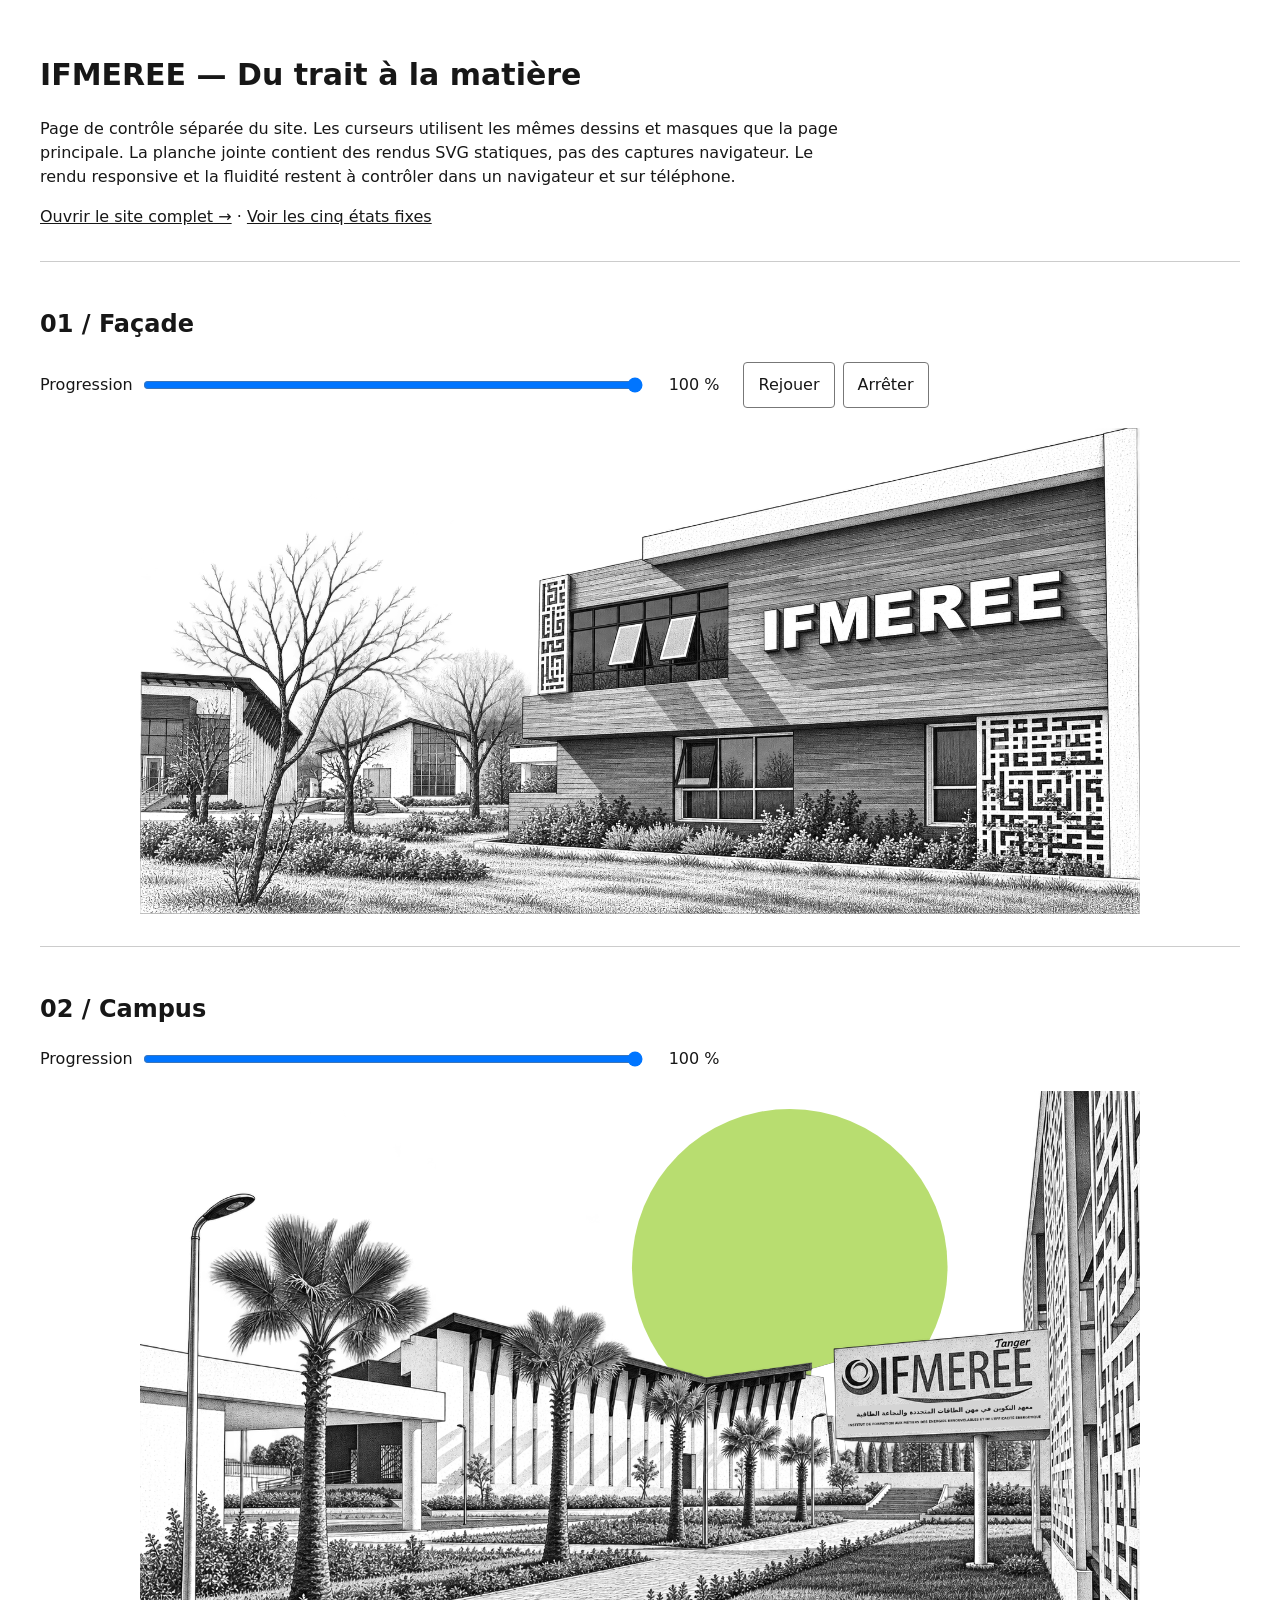
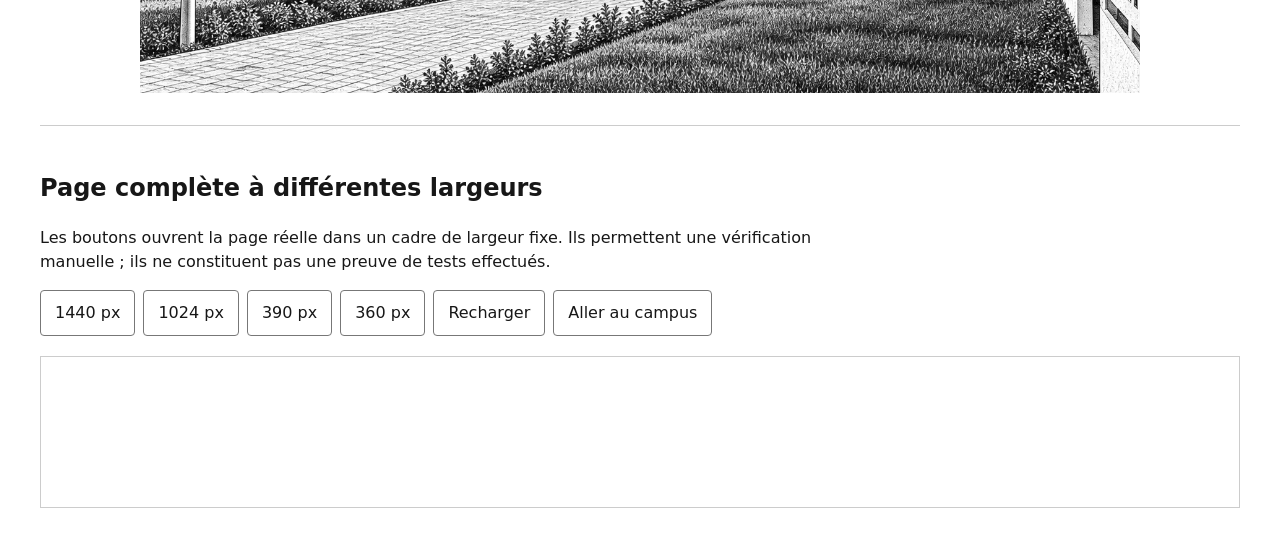
==== commit b41ee2ee: "Add files via upload" ====
--- a/IFMEREE-verification.html
+++ b/IFMEREE-verification.html
@@ -1,32 +1,29 @@
-<!doctype html><html lang="fr"><head><meta charset="utf-8"><meta name="viewport" content="width=device-width,initial-scale=1"><title>IFMEREE — Contrôle des illustrations</title>
-<style>
-@font-face{font-family:Manrope;src:url(manrope.ttf);font-display:swap}*{box-sizing:border-box}body{margin:0;background:#f5f6f0;color:#25302b;font:15px/1.6 Manrope,Arial,sans-serif}main{max-width:1480px;margin:auto;padding:32px 24px}h1{font-size:clamp(24px,4vw,40px);line-height:1.1}h2{font-size:20px}p{max-width:85ch}.note{border-left:3px solid #244bd8;padding-left:16px}.grid{display:grid;grid-template-columns:1fr 1fr;gap:24px}.panel{min-width:0;background:white;border:1px solid #d8dfd2;padding:24px}svg{display:block;width:100%;height:auto}.ifm-art-render{opacity:var(--ifm-paint,1)}.controls{display:flex;gap:12px;align-items:center;flex-wrap:wrap}input[type=range]{width:100%;accent-color:#244bd8;min-height:44px}button,a.control{display:inline-flex;align-items:center;justify-content:center;min-height:44px;padding:8px 14px;border:1px solid #244bd8;background:white;color:#1637a1;font:inherit;cursor:pointer;text-decoration:none}button:hover,a.control:hover{background:#eaf1df}button:focus-visible,a:focus-visible,input:focus-visible{outline:3px solid #244bd8;outline-offset:3px}output{font-variant-numeric:tabular-nums}.preview-scroll{overflow:auto;margin-top:18px;border:1px solid #cad3bf;background:#e8eddf}iframe{display:block;border:0;background:white;max-width:none}.widths{display:flex;flex-wrap:wrap;gap:12px}button[aria-pressed=true]{background:#1637a1;color:white}section{margin-bottom:32px}@media(max-width:800px){.grid{grid-template-columns:1fr}main{padding:24px 14px}.panel{padding:16px}}
-</style><script src="ifmeree-art.js?v=vector-20261018" defer></script><script src="ifmeree-review.js" defer></script></head><body><main>
-<a href="index.html">← Revenir au site IPRESS</a><h1>Deux scènes. Une même géométrie.</h1>
-<p class="note">Cette page permet d’examiner les dessins et leur progression avec le même moteur que le site. Les rendus statiques joints ont été examinés ; les tests visuels du site complet et les mesures de fluidité restent à réaliser dans un navigateur.</p>
-<div class="grid">
-<section class="panel" data-review="facade"><h2>01 / Construction de la façade</h2><svg xmlns="http://www.w3.org/2000/svg" class="ifm-architectural-svg ifm-facade-svg" data-artwork="facade" viewBox="-35 -90 1610 910" role="img" aria-labelledby="facade-title facade-desc" fill="none" stroke-linecap="round" stroke-linejoin="round">
-        <title id="facade-title">La façade de l’IFMEREE Tanger, illustration architecturale</title><desc id="facade-desc">Dessin vectoriel de la façade à bardage, avec ses grandes lettres IFMEREE, les fenêtres ouvrantes, les claustras géométriques, les bâtiments voisins et les palmiers. Chaque contour fait partie du dessin animé.</desc>
-        <defs>
-          <pattern id="facade-hatch" width="7" height="7" patternUnits="userSpaceOnUse" patternTransform="rotate(-28)"><path d="M0 0V7" stroke="#687266" stroke-width=".6"/></pattern>
-          <pattern id="facade-concrete" width="29" height="25" patternUnits="userSpaceOnUse"><circle cx="4" cy="5" r=".65" fill="#a8afa3"/><circle cx="21" cy="17" r=".45" fill="#b9bdb5"/></pattern>
-          <clipPath id="facade-develop-clip" clipPathUnits="userSpaceOnUse"><path class="ifm-develop-front" d="M-100 -150H1700V1200H-100Z"/></clipPath>
-          
-        </defs>
-        <g class="ifm-art-accent" data-paint="accent" clip-path="url(#facade-develop-clip)"></g>
-        <g class="ifm-art-stack"><g class="ifm-paper-surfaces"><path d="M0 275 L206 288 L223 514 L0 509 Z" fill="#fff"/></g><g class="ifm-art-render" data-paint="surfaces" clip-path="url(#facade-develop-clip)"><path d="M0 275 L206 288 L223 514 L0 509 Z" fill="#f3f4ef"/></g><g class="ifm-art-lines"><path class="ifm-vector-stroke" data-family="structure" data-from="0.020" data-to="0.300" data-span="1.00000" pathLength="1" d="M0 275 L206 288 L223 514 L0 509 Z" fill="none" stroke="#25302b" stroke-width="1.6" /></g><g class="ifm-paper-surfaces"><path d="M206 288 L273 370 L251 511 L223 514 Z" fill="#fff"/></g><g class="ifm-art-render" data-paint="surfaces" clip-path="url(#facade-develop-clip)"><path d="M206 288 L273 370 L251 511 L223 514 Z" fill="#d9ded4"/><path d="M206 288 L273 370 L251 511 L223 514 Z" fill="url(#facade-hatch)" opacity=".45"/></g><g class="ifm-art-lines"><path class="ifm-vector-stroke" data-family="structure" data-from="0.027" data-to="0.307" data-span="1.00000" pathLength="1" d="M206 288 L273 370 L251 511 L223 514 Z" fill="none" stroke="#25302b" stroke-width="1.6" /></g><g class="ifm-paper-surfaces"><path d="M0 271 L206 280 L218 295 L0 285 Z" fill="#fff"/></g><g class="ifm-art-render" data-paint="surfaces" clip-path="url(#facade-develop-clip)"><path d="M0 271 L206 280 L218 295 L0 285 Z" fill="#515950"/></g><g class="ifm-art-lines"><path class="ifm-vector-stroke" data-family="structure" data-from="0.034" data-to="0.314" data-span="1.00000" pathLength="1" d="M0 271 L206 280 L218 295 L0 285 Z" fill="none" stroke="#25302b" stroke-width="1.6" /></g><g class="ifm-paper-surfaces"><path d="M0 351 L171 351 L170 467 L0 470 Z" fill="#fff"/></g><g class="ifm-art-render" data-paint="surfaces" clip-path="url(#facade-develop-clip)"><path d="M0 351 L171 351 L170 467 L0 470 Z" fill="#d8dfdb"/></g><g class="ifm-art-lines"><path class="ifm-vector-stroke" data-family="openings" data-from="0.200" data-to="0.570" data-span="1.00000" pathLength="1" d="M0 351 L171 351 L170 467 L0 470 Z" fill="none" stroke="#25302b" stroke-width="2.1" /><path class="ifm-vector-stroke" data-family="openings" data-from="0.207" data-to="0.577" data-span="1.00000" pathLength="1" d="M5.98 356.35 L164.97 356.22 L164.09 461.88 L5.95 464.54 Z" fill="none" stroke="#25302b" stroke-width="0.9" /><path class="ifm-vector-stroke" data-family="openings" data-from="0.214" data-to="0.584" data-span="1.00000" pathLength="1" d="M42.75 351 L42.5 469.25" fill="none" stroke="#25302b" stroke-width="1.45" /><path class="ifm-vector-stroke" data-family="openings" data-from="0.221" data-to="0.591" data-span="1.00000" pathLength="1" d="M85.5 351 L85 468.5" fill="none" stroke="#25302b" stroke-width="1.45" /><path class="ifm-vector-stroke" data-family="openings" data-from="0.228" data-to="0.598" data-span="1.00000" pathLength="1" d="M128.25 351 L127.5 467.75" fill="none" stroke="#25302b" stroke-width="1.45" /><path class="ifm-vector-stroke" data-family="openings" data-from="0.235" data-to="0.605" data-span="1.00000" pathLength="1" d="M0 410.5 L170.5 409" fill="none" stroke="#25302b" stroke-width="1.3" /></g><g class="ifm-art-render" data-paint="surfaces" clip-path="url(#facade-develop-clip)"><path d="M1.71 357.54 L7.69 357.54 L7.65 461.54 L1.7 461.64 Z" fill="#fff" opacity="0.5"/><path d="M44.45 357.5 L50.43 357.5 L50.17 460.85 L44.22 460.94 Z" fill="#fff" opacity="0.5"/><path d="M87.18 357.46 L93.17 357.46 L92.69 460.15 L86.74 460.25 Z" fill="#fff" opacity="0.5"/><path d="M129.92 357.42 L135.9 357.41 L135.21 459.45 L129.25 459.55 Z" fill="#fff" opacity="0.5"/><path d="M0 351 L171 351 L110.96 384.94 L0 411.69 Z" fill="#25302b" opacity="0.12"/></g><g class="ifm-art-lines"><path class="ifm-vector-stroke" data-family="openings" data-from="0.242" data-to="0.612" data-span="1.00000" pathLength="1" d="M208 291 L213 294 L217 320 L212 316 Z" fill="none" stroke="#25302b" stroke-width="1.0" /><path class="ifm-vector-stroke" data-family="openings" data-from="0.249" data-to="0.619" data-span="1.00000" pathLength="1" d="M213.73 297.82 L218.73 300.82 L222.73 326.82 L217.73 322.82 Z" fill="none" stroke="#25302b" stroke-width="1.0" /><path class="ifm-vector-stroke" data-family="openings" data-from="0.256" data-to="0.626" data-span="1.00000" pathLength="1" d="M219.45 304.64 L224.45 307.64 L228.45 333.64 L223.45 329.64 Z" fill="none" stroke="#25302b" stroke-width="1.0" /><path class="ifm-vector-stroke" data-family="openings" data-from="0.263" data-to="0.633" data-span="1.00000" pathLength="1" d="M225.18 311.45 L230.18 314.45 L234.18 340.45 L229.18 336.45 Z" fill="none" stroke="#25302b" stroke-width="1.0" /><path class="ifm-vector-stroke" data-family="openings" data-from="0.270" data-to="0.640" data-span="1.00000" pathLength="1" d="M230.91 318.27 L235.91 321.27 L239.91 347.27 L234.91 343.27 Z" fill="none" stroke="#25302b" stroke-width="1.0" /><path class="ifm-vector-stroke" data-family="openings" data-from="0.277" data-to="0.647" data-span="1.00000" pathLength="1" d="M236.64 325.09 L241.64 328.09 L245.64 354.09 L240.64 350.09 Z" fill="none" stroke="#25302b" stroke-width="1.0" /><path class="ifm-vector-stroke" data-family="openings" data-from="0.200" data-to="0.570" data-span="1.00000" pathLength="1" d="M242.36 331.91 L247.36 334.91 L251.36 360.91 L246.36 356.91 Z" fill="none" stroke="#25302b" stroke-width="1.0" /><path class="ifm-vector-stroke" data-family="openings" data-from="0.207" data-to="0.577" data-span="1.00000" pathLength="1" d="M248.09 338.73 L253.09 341.73 L257.09 367.73 L252.09 363.73 Z" fill="none" stroke="#25302b" stroke-width="1.0" /><path class="ifm-vector-stroke" data-family="openings" data-from="0.214" data-to="0.584" data-span="1.00000" pathLength="1" d="M253.82 345.55 L258.82 348.55 L262.82 374.55 L257.82 370.55 Z" fill="none" stroke="#25302b" stroke-width="1.0" /><path class="ifm-vector-stroke" data-family="openings" data-from="0.221" data-to="0.591" data-span="1.00000" pathLength="1" d="M259.55 352.36 L264.55 355.36 L268.55 381.36 L263.55 377.36 Z" fill="none" stroke="#25302b" stroke-width="1.0" /><path class="ifm-vector-stroke" data-family="openings" data-from="0.228" data-to="0.598" data-span="1.00000" pathLength="1" d="M265.27 359.18 L270.27 362.18 L274.27 388.18 L269.27 384.18 Z" fill="none" stroke="#25302b" stroke-width="1.0" /></g><g class="ifm-paper-surfaces"><path d="M276 388 L433 365 L537 389 L535 498 L271 506 Z" fill="#fff"/></g><g class="ifm-art-render" data-paint="surfaces" clip-path="url(#facade-develop-clip)"><path d="M276 388 L433 365 L537 389 L535 498 L271 506 Z" fill="#f5f5f0"/></g><g class="ifm-art-lines"><path class="ifm-vector-stroke" data-family="structure" data-from="0.041" data-to="0.321" data-span="1.00000" pathLength="1" d="M276 388 L433 365 L537 389 L535 498 L271 506 Z" fill="none" stroke="#25302b" stroke-width="1.6" /></g><g class="ifm-paper-surfaces"><path d="M274 385 L432 358 L539 383 L536 391 L433 368 L276 394 Z" fill="#fff"/></g><g class="ifm-art-render" data-paint="surfaces" clip-path="url(#facade-develop-clip)"><path d="M274 385 L432 358 L539 383 L536 391 L433 368 L276 394 Z" fill="#596159"/></g><g class="ifm-art-lines"><path class="ifm-vector-stroke" data-family="structure" data-from="0.048" data-to="0.328" data-span="1.00000" pathLength="1" d="M274 385 L432 358 L539 383 L536 391 L433 368 L276 394 Z" fill="none" stroke="#25302b" stroke-width="1.6" /></g><g class="ifm-paper-surfaces"><path d="M434 376 L507 397 L507 492 L434 490 Z" fill="#fff"/></g><g class="ifm-art-render" data-paint="surfaces" clip-path="url(#facade-develop-clip)"><path d="M434 376 L507 397 L507 492 L434 490 Z" fill="#d8dfdb"/></g><g class="ifm-art-lines"><path class="ifm-vector-stroke" data-family="openings" data-from="0.235" data-to="0.605" data-span="1.00000" pathLength="1" d="M434 376 L507 397 L507 492 L434 490 Z" fill="none" stroke="#25302b" stroke-width="2.1" /><path class="ifm-vector-stroke" data-family="openings" data-from="0.242" data-to="0.612" data-span="1.00000" pathLength="1" d="M436.56 381.84 L504.44 400.57 L504.44 487.63 L436.56 484.97 Z" fill="none" stroke="#25302b" stroke-width="0.9" /><path class="ifm-vector-stroke" data-family="openings" data-from="0.249" data-to="0.619" data-span="1.00000" pathLength="1" d="M458.33 383 L458.33 490.67" fill="none" stroke="#25302b" stroke-width="1.45" /><path class="ifm-vector-stroke" data-family="openings" data-from="0.256" data-to="0.626" data-span="1.00000" pathLength="1" d="M482.67 390 L482.67 491.33" fill="none" stroke="#25302b" stroke-width="1.45" /><path class="ifm-vector-stroke" data-family="openings" data-from="0.263" data-to="0.633" data-span="1.00000" pathLength="1" d="M434 404.5 L507 420.75" fill="none" stroke="#25302b" stroke-width="1.3" /><path class="ifm-vector-stroke" data-family="openings" data-from="0.270" data-to="0.640" data-span="1.00000" pathLength="1" d="M434 433 L507 444.5" fill="none" stroke="#25302b" stroke-width="1.3" /><path class="ifm-vector-stroke" data-family="openings" data-from="0.277" data-to="0.647" data-span="1.00000" pathLength="1" d="M434 461.5 L507 468.25" fill="none" stroke="#25302b" stroke-width="1.3" /></g><g class="ifm-art-render" data-paint="surfaces" clip-path="url(#facade-develop-clip)"><path d="M434.97 382.54 L438.38 383.47 L438.38 482.22 L434.97 482.06 Z" fill="#fff" opacity="0.5"/><path d="M459.31 389.19 L462.71 390.12 L462.71 483.33 L459.31 483.17 Z" fill="#fff" opacity="0.5"/><path d="M483.64 395.84 L487.05 396.77 L487.05 484.44 L483.64 484.28 Z" fill="#fff" opacity="0.5"/><path d="M434 376 L507 397 L481.45 419.13 L434 434.14 Z" fill="#25302b" opacity="0.12"/></g><g class="ifm-paper-surfaces"><path d="M371 440 L399 439 L399 495 L371 495 Z" fill="#fff"/></g><g class="ifm-art-render" data-paint="surfaces" clip-path="url(#facade-develop-clip)"><path d="M371 440 L399 439 L399 495 L371 495 Z" fill="#9ca9a1"/></g><g class="ifm-art-lines"><path class="ifm-vector-stroke" data-family="openings" data-from="0.200" data-to="0.570" data-span="1.00000" pathLength="1" d="M371 440 L399 439 L399 495 L371 495 Z" fill="none" stroke="#25302b" stroke-width="2.1" /><path class="ifm-vector-stroke" data-family="openings" data-from="0.207" data-to="0.577" data-span="1.00000" pathLength="1" d="M371.98 442.44 L398.02 441.55 L398.02 492.48 L371.98 492.52 Z" fill="none" stroke="#25302b" stroke-width="0.9" /></g><g class="ifm-art-render" data-paint="surfaces" clip-path="url(#facade-develop-clip)"><path d="M372.12 442.99 L376.04 442.85 L376.04 491.14 L372.12 491.15 Z" fill="#fff" opacity="0.5"/><path d="M371 440 L399 439 L389.2 455.49 L371 468.05 Z" fill="#25302b" opacity="0.12"/></g><g class="ifm-art-lines"><path class="ifm-vector-stroke" data-family="openings" data-from="0.214" data-to="0.584" data-span="1.00000" pathLength="1" d="M359 499 L414 500 L429 507" fill="none" stroke="#25302b" stroke-width="0.8" /><path class="ifm-vector-stroke" data-family="openings" data-from="0.221" data-to="0.591" data-span="1.00000" pathLength="1" d="M354 504 L418 505 L434 512" fill="none" stroke="#25302b" stroke-width="0.8" /><path class="ifm-vector-stroke" data-family="openings" data-from="0.228" data-to="0.598" data-span="1.00000" pathLength="1" d="M349 509 L422 510 L439 517" fill="none" stroke="#25302b" stroke-width="0.8" /><path class="ifm-vector-stroke" data-family="openings" data-from="0.235" data-to="0.605" data-span="1.00000" pathLength="1" d="M344 514 L426 515 L444 522" fill="none" stroke="#25302b" stroke-width="0.8" /></g><g class="ifm-paper-surfaces"><path d="M596 415 L1491 395 L1499 639 L594 560 Z" fill="#fff"/></g><g class="ifm-art-render" data-paint="surfaces" clip-path="url(#facade-develop-clip)"><path d="M596 415 L1491 395 L1499 639 L594 560 Z" fill="#d0d5cb"/><path d="M596 415 L1491 395 L1499 639 L594 560 Z" fill="url(#facade-hatch)" opacity=".45"/></g><g class="ifm-art-lines"><path class="ifm-vector-stroke" data-family="structure" data-from="0.055" data-to="0.335" data-span="1.00000" pathLength="1" d="M596 415 L1491 395 L1499 639 L594 560 Z" fill="none" stroke="#25302b" stroke-width="2" /></g><g class="ifm-paper-surfaces"><path d="M536 498 L596 497 L596 560 L518 570 Z" fill="#fff"/></g><g class="ifm-art-render" data-paint="surfaces" clip-path="url(#facade-develop-clip)"><path d="M536 498 L596 497 L596 560 L518 570 Z" fill="#e6e8df"/></g><g class="ifm-art-lines"><path class="ifm-vector-stroke" data-family="structure" data-from="0.062" data-to="0.342" data-span="1.00000" pathLength="1" d="M536 498 L596 497 L596 560 L518 570 Z" fill="none" stroke="#25302b" stroke-width="1.6" /></g><g class="ifm-paper-surfaces"><path d="M561 162 L1485 -14 L1493 399 L538 421 L539 356 L552 352 Z" fill="#fff"/></g><g class="ifm-art-render" data-paint="surfaces" clip-path="url(#facade-develop-clip)"><path d="M561 162 L1485 -14 L1493 399 L538 421 L539 356 L552 352 Z" fill="#dce0d7"/></g><g class="ifm-art-lines"><path class="ifm-vector-stroke" data-family="structure" data-from="0.069" data-to="0.349" data-span="1.00000" pathLength="1" d="M561 162 L1485 -14 L1493 399 L538 421 L539 356 L552 352 Z" fill="none" stroke="#25302b" stroke-width="2.2" /></g><g class="ifm-paper-surfaces"><path d="M715 82 L1484 -62 L1540 -15 L1540 649 L1495 638 L1485 -12 L715 128 Z" fill="#fff"/></g><g class="ifm-art-render" data-paint="surfaces" clip-path="url(#facade-develop-clip)"><path d="M715 82 L1484 -62 L1540 -15 L1540 649 L1495 638 L1485 -12 L715 128 Z" fill="#f5f5ef"/></g><g class="ifm-art-lines"><path class="ifm-vector-stroke" data-family="structure" data-from="0.076" data-to="0.356" data-span="1.00000" pathLength="1" d="M715 82 L1484 -62 L1540 -15 L1540 649 L1495 638 L1485 -12 L715 128 Z" fill="none" stroke="#25302b" stroke-width="2" /></g><g class="ifm-art-render" data-paint="surfaces" clip-path="url(#facade-develop-clip)"><path d="M715 128 L1485 -12 L1485 15 L743 151 Z" fill="#25302b" opacity="0.18"/><path d="M539 421 L1493 399 L1494 417 L596 438 L596 415 Z" fill="#25302b" opacity="0.58"/></g><g class="ifm-art-lines"><path class="ifm-vector-stroke" data-family="material" data-from="0.560" data-to="0.940" data-span="0.12504" pathLength="1" d="M560.54 167.18 L1485.16 -5.74 M560.08 172.36 L1485.32 2.52 M559.62 177.54 L1485.48 10.78 M559.16 182.72 L1485.64 19.04 M558.7 187.9 L1485.8 27.3 M558.24 193.08 L1485.96 35.56 M557.78 198.26 L1486.12 43.82 M557.32 203.44 L1486.28 52.08" fill="none" stroke="#8c9588" stroke-width="0.6" /><path class="ifm-vector-stroke" data-family="material" data-from="0.567" data-to="0.947" data-span="0.12508" pathLength="1" d="M556.86 208.62 L1486.44 60.34 M556.4 213.8 L1486.6 68.6 M555.94 218.98 L1486.76 76.86 M555.48 224.16 L1486.92 85.12 M555.02 229.34 L1487.08 93.38 M554.56 234.52 L1487.24 101.64 M554.1 239.7 L1487.4 109.9 M553.64 244.88 L1487.56 118.16" fill="none" stroke="#8c9588" stroke-width="0.6" /><path class="ifm-vector-stroke" data-family="material" data-from="0.574" data-to="0.954" data-span="0.12512" pathLength="1" d="M553.18 250.06 L1487.72 126.42 M552.72 255.24 L1487.88 134.68 M552.26 260.42 L1488.04 142.94 M551.8 265.6 L1488.2 151.2 M551.34 270.78 L1488.36 159.46 M550.88 275.96 L1488.52 167.72 M550.42 281.14 L1488.68 175.98 M549.96 286.32 L1488.84 184.24" fill="none" stroke="#8c9588" stroke-width="0.6" /><path class="ifm-vector-stroke" data-family="material" data-from="0.581" data-to="0.961" data-span="0.12516" pathLength="1" d="M549.5 291.5 L1489 192.5 M549.04 296.68 L1489.16 200.76 M548.58 301.86 L1489.32 209.02 M548.12 307.04 L1489.48 217.28 M547.66 312.22 L1489.64 225.54 M547.2 317.4 L1489.8 233.8 M546.74 322.58 L1489.96 242.06 M546.28 327.76 L1490.12 250.32" fill="none" stroke="#8c9588" stroke-width="0.6" /><path class="ifm-vector-stroke" data-family="material" data-from="0.588" data-to="0.968" data-span="0.12519" pathLength="1" d="M545.82 332.94 L1490.28 258.58 M545.36 338.12 L1490.44 266.84 M544.9 343.3 L1490.6 275.1 M544.44 348.48 L1490.76 283.36 M543.98 353.66 L1490.92 291.62 M543.52 358.84 L1491.08 299.88 M543.06 364.02 L1491.24 308.14 M542.6 369.2 L1491.4 316.4" fill="none" stroke="#8c9588" stroke-width="0.6" /><path class="ifm-vector-stroke" data-family="material" data-from="0.595" data-to="0.975" data-span="0.12523" pathLength="1" d="M542.14 374.38 L1491.56 324.66 M541.68 379.56 L1491.72 332.92 M541.22 384.74 L1491.88 341.18 M540.76 389.92 L1492.04 349.44 M540.3 395.1 L1492.2 357.7 M539.84 400.28 L1492.36 365.96 M539.38 405.46 L1492.52 374.22 M538.92 410.64 L1492.68 382.48" fill="none" stroke="#8c9588" stroke-width="0.6" /><path class="ifm-vector-stroke" data-family="material" data-from="0.602" data-to="0.982" data-span="0.12514" pathLength="1" d="M595.94 419.39 L1491.24 402.39 M595.88 423.79 L1491.48 409.79 M595.82 428.18 L1491.73 417.18 M595.76 432.58 L1491.97 424.58 M595.7 436.97 L1492.21 431.97 M595.64 441.36 L1492.45 439.36 M595.58 445.76 L1492.7 446.76 M595.52 450.15 L1492.94 454.15" fill="none" stroke="#929a8f" stroke-width="0.55" /><path class="ifm-vector-stroke" data-family="material" data-from="0.609" data-to="0.989" data-span="0.12518" pathLength="1" d="M595.45 454.55 L1493.18 461.55 M595.39 458.94 L1493.42 468.94 M595.33 463.33 L1493.67 476.33 M595.27 467.73 L1493.91 483.73 M595.21 472.12 L1494.15 491.12 M595.15 476.52 L1494.39 498.52 M595.09 480.91 L1494.64 505.91 M595.03 485.3 L1494.88 513.3" fill="none" stroke="#929a8f" stroke-width="0.55" /><path class="ifm-vector-stroke" data-family="material" data-from="0.616" data-to="0.996" data-span="0.12522" pathLength="1" d="M594.97 489.7 L1495.12 520.7 M594.91 494.09 L1495.36 528.09 M594.85 498.48 L1495.61 535.48 M594.79 502.88 L1495.85 542.88 M594.73 507.27 L1496.09 550.27 M594.67 511.67 L1496.33 557.67 M594.61 516.06 L1496.58 565.06 M594.55 520.45 L1496.82 572.45" fill="none" stroke="#929a8f" stroke-width="0.55" /><path class="ifm-vector-stroke" data-family="material" data-from="0.623" data-to="1.000" data-span="0.12526" pathLength="1" d="M594.48 524.85 L1497.06 579.85 M594.42 529.24 L1497.3 587.24 M594.36 533.64 L1497.55 594.64 M594.3 538.03 L1497.79 602.03 M594.24 542.42 L1498.03 609.42 M594.18 546.82 L1498.27 616.82 M594.12 551.21 L1498.52 624.21 M594.06 555.61 L1498.76 631.61" fill="none" stroke="#929a8f" stroke-width="0.55" /></g><g class="ifm-paper-surfaces"><path d="M607 209 L873 175 L871 329 L603 348 Z" fill="#fff"/></g><g class="ifm-art-render" data-paint="surfaces" clip-path="url(#facade-develop-clip)"><path d="M607 209 L873 175 L871 329 L603 348 Z" fill="#d8dfdb"/></g><g class="ifm-art-lines"><path class="ifm-vector-stroke" data-family="openings" data-from="0.242" data-to="0.612" data-span="1.00000" pathLength="1" d="M607 209 L873 175 L871 329 L603 348 Z" fill="none" stroke="#25302b" stroke-width="2.1" /><path class="ifm-vector-stroke" data-family="openings" data-from="0.249" data-to="0.619" data-span="1.00000" pathLength="1" d="M616.13 214.09 L863.6 183.1 L861.71 322.76 L612.56 341.06 Z" fill="none" stroke="#25302b" stroke-width="0.9" /><path class="ifm-vector-stroke" data-family="openings" data-from="0.256" data-to="0.626" data-span="1.00000" pathLength="1" d="M660.2 202.2 L656.6 344.2" fill="none" stroke="#25302b" stroke-width="1.45" /><path class="ifm-vector-stroke" data-family="openings" data-from="0.263" data-to="0.633" data-span="1.00000" pathLength="1" d="M713.4 195.4 L710.2 340.4" fill="none" stroke="#25302b" stroke-width="1.45" /><path class="ifm-vector-stroke" data-family="openings" data-from="0.270" data-to="0.640" data-span="1.00000" pathLength="1" d="M766.6 188.6 L763.8 336.6" fill="none" stroke="#25302b" stroke-width="1.45" /><path class="ifm-vector-stroke" data-family="openings" data-from="0.277" data-to="0.647" data-span="1.00000" pathLength="1" d="M819.8 181.8 L817.4 332.8" fill="none" stroke="#25302b" stroke-width="1.45" /><path class="ifm-vector-stroke" data-family="openings" data-from="0.200" data-to="0.570" data-span="1.00000" pathLength="1" d="M605.67 255.33 L872.33 226.33" fill="none" stroke="#25302b" stroke-width="1.3" /><path class="ifm-vector-stroke" data-family="openings" data-from="0.207" data-to="0.577" data-span="1.00000" pathLength="1" d="M604.33 301.67 L871.67 277.67" fill="none" stroke="#25302b" stroke-width="1.3" /></g><g class="ifm-art-render" data-paint="surfaces" clip-path="url(#facade-develop-clip)"><path d="M608.91 216.38 L616.36 215.45 L612.92 337.55 L605.42 338.11 Z" fill="#fff" opacity="0.5"/><path d="M662.13 209.74 L669.58 208.82 L666.49 333.54 L658.99 334.1 Z" fill="#fff" opacity="0.5"/><path d="M715.35 203.11 L722.8 202.18 L720.07 329.53 L712.57 330.09 Z" fill="#fff" opacity="0.5"/><path d="M768.57 196.47 L776.03 195.55 L773.64 325.52 L766.14 326.08 Z" fill="#fff" opacity="0.5"/><path d="M821.8 189.84 L829.25 188.91 L827.21 321.51 L819.71 322.07 Z" fill="#fff" opacity="0.5"/><path d="M607 209 L873 175 L779.12 230.04 L604.96 279.89 Z" fill="#25302b" opacity="0.12"/></g><g class="ifm-paper-surfaces"><path d="M665.61 251.18 L705.61 246.87 L694.82 311.28 L645.31 315.38 Z" fill="#fff"/></g><g class="ifm-art-render" data-paint="surfaces" clip-path="url(#facade-develop-clip)"><path d="M665.61 251.18 L705.61 246.87 L694.82 311.28 L645.31 315.38 Z" fill="#eef0eb"/><path d="M665.61 251.18 L705.61 246.87 L694.82 311.28 L645.31 315.38 Z" fill="url(#facade-hatch)" opacity=".45"/></g><g class="ifm-art-lines"><path class="ifm-vector-stroke" data-family="openings" data-from="0.214" data-to="0.584" data-span="1.00000" pathLength="1" d="M665.61 251.18 L705.61 246.87 L694.82 311.28 L645.31 315.38 Z" fill="none" stroke="#25302b" stroke-width="1.2" /></g><g class="ifm-art-render" data-paint="surfaces" clip-path="url(#facade-develop-clip)"><path d="M694.82 311.28 L645.31 315.38 L655.31 324.38 L702.82 316.28 Z" fill="#25302b" opacity="0.55"/></g><g class="ifm-art-lines"><path class="ifm-vector-stroke" data-family="openings" data-from="0.221" data-to="0.591" data-span="1.00000" pathLength="1" d="M665.61 251.18 L645.31 315.38 L694.82 311.28 L705.61 246.87" fill="none" stroke="#25302b" stroke-width="1.3" /></g><g class="ifm-paper-surfaces"><path d="M772.29 239.68 L812.29 235.37 L801.85 302.42 L752.35 306.52 Z" fill="#fff"/></g><g class="ifm-art-render" data-paint="surfaces" clip-path="url(#facade-develop-clip)"><path d="M772.29 239.68 L812.29 235.37 L801.85 302.42 L752.35 306.52 Z" fill="#eef0eb"/><path d="M772.29 239.68 L812.29 235.37 L801.85 302.42 L752.35 306.52 Z" fill="url(#facade-hatch)" opacity=".45"/></g><g class="ifm-art-lines"><path class="ifm-vector-stroke" data-family="openings" data-from="0.228" data-to="0.598" data-span="1.00000" pathLength="1" d="M772.29 239.68 L812.29 235.37 L801.85 302.42 L752.35 306.52 Z" fill="none" stroke="#25302b" stroke-width="1.2" /></g><g class="ifm-art-render" data-paint="surfaces" clip-path="url(#facade-develop-clip)"><path d="M801.85 302.42 L752.35 306.52 L762.35 315.52 L809.85 307.42 Z" fill="#25302b" opacity="0.55"/></g><g class="ifm-art-lines"><path class="ifm-vector-stroke" data-family="openings" data-from="0.235" data-to="0.605" data-span="1.00000" pathLength="1" d="M772.29 239.68 L752.35 306.52 L801.85 302.42 L812.29 235.37" fill="none" stroke="#25302b" stroke-width="1.3" /></g><g class="ifm-paper-surfaces"><path d="M809 420 L991 411 L994 551 L806 538 Z" fill="#fff"/></g><g class="ifm-art-render" data-paint="surfaces" clip-path="url(#facade-develop-clip)"><path d="M809 420 L991 411 L994 551 L806 538 Z" fill="#d8dfdb"/></g><g class="ifm-art-lines"><path class="ifm-vector-stroke" data-family="openings" data-from="0.242" data-to="0.612" data-span="1.00000" pathLength="1" d="M809 420 L991 411 L994 551 L806 538 Z" fill="none" stroke="#25302b" stroke-width="2.1" /><path class="ifm-vector-stroke" data-family="openings" data-from="0.249" data-to="0.619" data-span="1.00000" pathLength="1" d="M815.24 425.03 L984.76 417.58 L987.29 544.28 L812.71 533.11 Z" fill="none" stroke="#25302b" stroke-width="0.9" /><path class="ifm-vector-stroke" data-family="openings" data-from="0.256" data-to="0.626" data-span="1.00000" pathLength="1" d="M869.67 417 L868.67 542.33" fill="none" stroke="#25302b" stroke-width="1.45" /><path class="ifm-vector-stroke" data-family="openings" data-from="0.263" data-to="0.633" data-span="1.00000" pathLength="1" d="M930.33 414 L931.33 546.67" fill="none" stroke="#25302b" stroke-width="1.45" /><path class="ifm-vector-stroke" data-family="openings" data-from="0.270" data-to="0.640" data-span="1.00000" pathLength="1" d="M807.5 479 L992.5 481" fill="none" stroke="#25302b" stroke-width="1.3" /></g><g class="ifm-art-render" data-paint="surfaces" clip-path="url(#facade-develop-clip)"><path d="M811.27 426.39 L819.77 426.02 L817.46 530.43 L808.71 529.89 Z" fill="#fff" opacity="0.5"/><path d="M872.04 423.79 L880.55 423.43 L879.99 534.25 L871.24 533.71 Z" fill="#fff" opacity="0.5"/><path d="M932.82 421.19 L941.33 420.83 L942.52 538.07 L933.76 537.53 Z" fill="#fff" opacity="0.5"/><path d="M809 420 L991 411 L927.56 452.52 L807.47 480.18 Z" fill="#25302b" opacity="0.12"/></g><g class="ifm-paper-surfaces"><path d="M812.55 461.27 L864.71 460.9 L857.67 515.51 L798.23 512.84 Z" fill="#fff"/></g><g class="ifm-art-render" data-paint="surfaces" clip-path="url(#facade-develop-clip)"><path d="M812.55 461.27 L864.71 460.9 L857.67 515.51 L798.23 512.84 Z" fill="#eef0eb"/><path d="M812.55 461.27 L864.71 460.9 L857.67 515.51 L798.23 512.84 Z" fill="url(#facade-hatch)" opacity=".45"/></g><g class="ifm-art-lines"><path class="ifm-vector-stroke" data-family="openings" data-from="0.277" data-to="0.647" data-span="1.00000" pathLength="1" d="M812.55 461.27 L864.71 460.9 L857.67 515.51 L798.23 512.84 Z" fill="none" stroke="#25302b" stroke-width="1.2" /></g><g class="ifm-art-render" data-paint="surfaces" clip-path="url(#facade-develop-clip)"><path d="M857.67 515.51 L798.23 512.84 L808.23 521.84 L865.67 520.51 Z" fill="#25302b" opacity="0.55"/></g><g class="ifm-art-lines"><path class="ifm-vector-stroke" data-family="openings" data-from="0.200" data-to="0.570" data-span="1.00000" pathLength="1" d="M812.55 461.27 L798.23 512.84 L857.67 515.51 L864.71 460.9" fill="none" stroke="#25302b" stroke-width="1.3" /></g><g class="ifm-paper-surfaces"><path d="M1215 415 L1294 411 L1294 581 L1216 564 Z" fill="#fff"/></g><g class="ifm-art-render" data-paint="surfaces" clip-path="url(#facade-develop-clip)"><path d="M1215 415 L1294 411 L1294 581 L1216 564 Z" fill="#d8dfdb"/></g><g class="ifm-art-lines"><path class="ifm-vector-stroke" data-family="openings" data-from="0.207" data-to="0.577" data-span="1.00000" pathLength="1" d="M1215 415 L1294 411 L1294 581 L1216 564 Z" fill="none" stroke="#25302b" stroke-width="2.1" /><path class="ifm-vector-stroke" data-family="openings" data-from="0.214" data-to="0.584" data-span="1.00000" pathLength="1" d="M1217.81 421.6 L1291.24 418.76 L1291.27 572.79 L1218.69 557.86 Z" fill="none" stroke="#25302b" stroke-width="0.9" /><path class="ifm-vector-stroke" data-family="openings" data-from="0.221" data-to="0.591" data-span="1.00000" pathLength="1" d="M1254.5 413 L1255 572.5" fill="none" stroke="#25302b" stroke-width="1.45" /><path class="ifm-vector-stroke" data-family="openings" data-from="0.228" data-to="0.598" data-span="1.00000" pathLength="1" d="M1215.5 489.5 L1294 496" fill="none" stroke="#25302b" stroke-width="1.3" /></g><g class="ifm-art-render" data-paint="surfaces" clip-path="url(#facade-develop-clip)"><path d="M1216.63 423.14 L1222.16 422.94 L1222.96 554.97 L1217.49 553.88 Z" fill="#fff" opacity="0.5"/><path d="M1256.11 421.72 L1261.63 421.52 L1261.99 562.73 L1256.53 561.65 Z" fill="#fff" opacity="0.5"/><path d="M1215 415 L1294 411 L1266.45 459.57 L1215.51 490.99 Z" fill="#25302b" opacity="0.12"/><path d="M872 329 L929 401 L1028 399 L941 317 Z" fill="#25302b" opacity="0.16"/><path d="M806 538 L806 560 L1057 580 L994 551 Z" fill="#25302b" opacity="0.1"/></g><g class="ifm-paper-surfaces"><path d="M559 163 L611 154 L605 341 L552 348 Z" fill="#fff"/></g><g class="ifm-art-render" data-paint="surfaces" clip-path="url(#facade-develop-clip)"><path d="M559 163 L611 154 L605 341 L552 348 Z" fill="#fafbf7"/></g><g class="ifm-art-lines"><path class="ifm-vector-stroke" data-family="screens" data-from="0.390" data-to="0.760" data-span="1.00000" pathLength="1" d="M559 163 L611 154 L605 341 L552 348 Z" fill="none" stroke="#25302b" stroke-width="1.7" /><path class="ifm-vector-stroke" data-family="screens" data-from="0.397" data-to="0.767" data-span="1.00000" pathLength="1" d="M560.61 168.24 L609 159.92 L603.33 335.64 L554.06 342.2 Z" fill="none" stroke="#25302b" stroke-width="0.8" /><path class="ifm-vector-stroke" data-family="screens" data-from="0.404" data-to="0.774" data-span="0.53025" pathLength="1" d="M564.43 173.78 L580 171.12 L579.77 177.72 L570.14 179.34 L569.85 187.39 L581.32 185.47 M587.3 170.85 L597.15 169.17 L596.71 182.41 L603.59 181.26 L604.11 165.55" fill="none" stroke="#25302b" stroke-width="4.749578928705154" stroke-linecap="square" stroke-linejoin="miter"/><path class="ifm-vector-stroke" data-family="screens" data-from="0.411" data-to="0.781" data-span="0.53957" pathLength="1" d="M564.49 196.51 L563.88 213.06 L570.55 211.99 L570.88 202.97 L579.61 201.54 L579.24 212.04 M587.2 193.48 L586.93 201.31 L601.41 198.95 L601.14 207.04 L587.8 209.2" fill="none" stroke="#25302b" stroke-width="4.749578928705154" stroke-linecap="square" stroke-linejoin="miter"/><path class="ifm-vector-stroke" data-family="screens" data-from="0.418" data-to="0.788" data-span="0.53171" pathLength="1" d="M562.58 223.44 L572.48 221.86 L572.01 235.03 L578.92 233.95 L579.48 218.32 M585.64 218.79 L601.3 216.29 L601.08 222.92 L591.4 224.45 L591.13 232.53 L602.66 230.73" fill="none" stroke="#25302b" stroke-width="4.749578928705154" stroke-linecap="square" stroke-linejoin="miter"/><path class="ifm-vector-stroke" data-family="screens" data-from="0.425" data-to="0.795" data-span="0.54063" pathLength="1" d="M562.43 245.97 L562.14 253.76 L576.69 251.54 L576.41 259.6 L563 261.62 M585.77 241.64 L585.19 258.28 L591.9 257.27 L592.2 248.2 L600.98 246.86 L600.63 257.41" fill="none" stroke="#25302b" stroke-width="4.749578928705154" stroke-linecap="square" stroke-linejoin="miter"/><path class="ifm-vector-stroke" data-family="screens" data-from="0.432" data-to="0.802" data-span="0.53087" pathLength="1" d="M560.81 271.15 L576.54 268.81 L576.31 275.41 L566.58 276.84 L566.29 284.88 L577.88 283.2 M583.91 268.69 L593.86 267.21 L593.42 280.45 L600.37 279.43 L600.89 263.73" fill="none" stroke="#25302b" stroke-width="4.749578928705154" stroke-linecap="square" stroke-linejoin="miter"/><path class="ifm-vector-stroke" data-family="screens" data-from="0.439" data-to="0.809" data-span="0.53913" pathLength="1" d="M560.88 293.9 L560.27 310.46 L567.01 309.51 L567.33 300.49 L576.16 299.24 L575.78 309.74 M583.82 291.34 L583.55 299.16 L598.17 297.09 L597.91 305.19 L584.43 307.07" fill="none" stroke="#25302b" stroke-width="4.749578928705154" stroke-linecap="square" stroke-linejoin="miter"/><path class="ifm-vector-stroke" data-family="screens" data-from="0.446" data-to="0.816" data-span="0.53215" pathLength="1" d="M558.96 320.81 L568.96 319.43 L568.49 332.61 L575.47 331.66 L576.02 316.03 M582.25 316.63 L598.06 314.45 L597.85 321.07 L588.07 322.41 L587.8 330.49 L599.44 328.92" fill="none" stroke="#25302b" stroke-width="4.749578928705154" stroke-linecap="square" stroke-linejoin="miter"/></g><g class="ifm-paper-surfaces"><path d="M1293 402 L1484 400 L1492 634 L1290 602 Z" fill="#fff"/></g><g class="ifm-art-render" data-paint="surfaces" clip-path="url(#facade-develop-clip)"><path d="M1293 402 L1484 400 L1492 634 L1290 602 Z" fill="#fafbf7"/></g><g class="ifm-art-lines"><path class="ifm-vector-stroke" data-family="screens" data-from="0.453" data-to="0.823" data-span="1.00000" pathLength="1" d="M1293 402 L1484 400 L1492 634 L1290 602 Z" fill="none" stroke="#25302b" stroke-width="1.7" /><path class="ifm-vector-stroke" data-family="screens" data-from="0.460" data-to="0.830" data-span="1.00000" pathLength="1" d="M1299.61 407.97 L1477.54 407.05 L1484.7 625.9 L1297.15 597.08 Z" fill="none" stroke="#25302b" stroke-width="0.8" /><path class="ifm-vector-stroke" data-family="screens" data-from="0.467" data-to="0.837" data-span="0.15532" pathLength="1" d="M1307.21 413.68 L1323.6 413.68 L1323.56 419.35 L1313.43 419.3 L1313.37 426.17 L1325.46 426.3 M1331.3 414.52 L1341.67 414.53 L1341.65 426.05 L1348.91 426.12 L1348.89 412.39 M1355.4 413.68 L1371.78 413.67 L1371.82 419.58 L1361.69 419.53 L1361.72 426.69 L1373.81 426.82 M1379.5 414.55 L1389.86 414.56 L1390 426.55 L1397.26 426.63 L1397.06 412.33 M1403.58 413.67 L1419.97 413.67 L1420.08 419.81 L1409.95 419.76 L1410.08 427.21 L1422.16 427.34 M1427.69 414.59 L1438.06 414.59 L1438.35 427.05 L1445.6 427.13 L1445.23 412.28 M1451.77 413.67 L1468.15 413.67 L1468.35 420.05 L1458.21 420 L1458.43 427.73 L1470.52 427.86" fill="none" stroke="#25302b" stroke-width="4.911697823584435" stroke-linecap="square" stroke-linejoin="miter"/><path class="ifm-vector-stroke" data-family="screens" data-from="0.390" data-to="0.760" data-span="0.15571" pathLength="1" d="M1307.97 433.16 L1307.83 447.25 L1314.88 447.45 L1314.95 439.74 L1324.17 439.95 L1324.12 448.98 M1331.96 434.2 L1331.93 440.97 L1347.22 441.32 L1347.23 448.39 L1333.12 447.98 M1356.42 433.98 L1356.47 448.66 L1363.52 448.87 L1363.48 440.83 L1372.71 441.04 L1372.77 450.45 M1380.41 435.04 L1380.48 442.09 L1395.77 442.45 L1395.87 449.81 L1381.76 449.4 M1404.87 434.79 L1405.11 450.07 L1412.17 450.28 L1412.02 441.92 L1421.24 442.12 L1421.43 451.91 M1428.87 435.89 L1429.03 443.21 L1444.32 443.57 L1444.51 451.22 L1430.41 450.81 M1453.32 435.61 L1453.75 451.49 L1460.81 451.69 L1460.56 443.01 L1469.78 443.21 L1470.09 453.38" fill="none" stroke="#25302b" stroke-width="4.911697823584435" stroke-linecap="square" stroke-linejoin="miter"/><path class="ifm-vector-stroke" data-family="screens" data-from="0.397" data-to="0.767" data-span="0.15867" pathLength="1" d="M1306.76 455.92 L1317.24 456.3 L1317.16 467.58 L1324.49 467.92 L1324.57 454.46 M1331.14 455.96 L1347.72 456.55 L1347.72 462.34 L1337.47 461.93 L1337.46 468.94 L1349.69 469.51 M1355.52 457.7 L1366.01 458.08 L1366.07 469.83 L1373.41 470.17 L1373.3 456.16 M1379.89 457.71 L1396.47 458.3 L1396.55 464.32 L1386.3 463.91 L1386.38 471.21 L1398.61 471.78 M1404.28 459.48 L1414.77 459.86 L1414.99 472.08 L1422.32 472.42 L1422.04 457.85 M1428.64 459.45 L1445.22 460.04 L1445.38 466.3 L1435.12 465.89 L1435.29 473.48 L1447.52 474.05 M1453.04 461.26 L1463.53 461.64 L1463.9 474.34 L1471.24 474.67 L1470.77 459.54" fill="none" stroke="#25302b" stroke-width="4.911697823584435" stroke-linecap="square" stroke-linejoin="miter"/><path class="ifm-vector-stroke" data-family="screens" data-from="0.404" data-to="0.774" data-span="0.15581" pathLength="1" d="M1307.29 475.21 L1307.22 481.84 L1322.69 482.75 L1322.65 489.68 L1308.38 488.76 M1332.05 475.89 L1332 490.28 L1339.13 490.73 L1339.15 482.86 L1348.48 483.4 L1348.48 492.62 M1356.31 477.8 L1356.33 484.71 L1371.81 485.62 L1371.86 492.83 L1357.59 491.92 M1381.06 478.45 L1381.21 493.44 L1388.34 493.89 L1388.25 485.69 L1397.58 486.23 L1397.71 495.83 M1405.34 480.4 L1405.45 487.59 L1420.92 488.49 L1421.06 495.99 L1406.79 495.08 M1430.08 481.02 L1430.41 496.6 L1437.55 497.05 L1437.35 488.53 L1446.68 489.07 L1446.93 499.05 M1454.36 482.99 L1454.56 490.46 L1470.03 491.36 L1470.27 499.15 L1456 498.24" fill="none" stroke="#25302b" stroke-width="4.911697823584435" stroke-linecap="square" stroke-linejoin="miter"/><path class="ifm-vector-stroke" data-family="screens" data-from="0.411" data-to="0.781" data-span="0.15579" pathLength="1" d="M1306.33 496.5 L1323.09 497.69 L1323.06 503.36 L1312.69 502.58 L1312.63 509.45 L1325 510.45 M1330.98 499.09 L1341.59 499.85 L1341.57 511.37 L1349 511.97 L1348.98 498.23 M1355.64 499.99 L1372.41 501.18 L1372.45 507.09 L1362.08 506.3 L1362.11 513.46 L1374.48 514.47 M1380.31 502.62 L1390.91 503.38 L1391.05 515.37 L1398.48 515.97 L1398.28 501.67 M1404.96 503.48 L1421.72 504.67 L1421.84 510.81 L1411.47 510.03 L1411.59 517.48 L1423.97 518.48 M1429.63 506.15 L1440.24 506.9 L1440.53 519.37 L1447.95 519.97 L1447.58 505.11 M1454.27 506.98 L1471.04 508.16 L1471.23 514.54 L1460.86 513.76 L1461.08 521.49 L1473.45 522.5" fill="none" stroke="#25302b" stroke-width="4.911697823584435" stroke-linecap="square" stroke-linejoin="miter"/><path class="ifm-vector-stroke" data-family="screens" data-from="0.418" data-to="0.788" data-span="0.15506" pathLength="1" d="M1307.11 516.05 L1306.96 530.14 L1314.18 530.85 L1314.24 523.14 L1323.68 524.01 L1323.63 533.05 M1331.65 518.82 L1331.62 525.59 L1347.27 527.04 L1347.28 534.12 L1332.84 532.69 M1356.69 520.36 L1356.73 535.05 L1363.95 535.76 L1363.91 527.72 L1373.35 528.59 L1373.42 538.01 M1381.24 523.16 L1381.3 530.21 L1396.95 531.66 L1397.05 539.02 L1382.62 537.6 M1406.27 524.68 L1406.51 539.96 L1413.72 540.67 L1413.58 532.31 L1423.02 533.18 L1423.21 542.97 M1430.83 527.5 L1430.98 534.83 L1446.63 536.28 L1446.82 543.93 L1432.39 542.51 M1455.85 528.99 L1456.28 544.86 L1463.5 545.58 L1463.25 536.89 L1472.69 537.76 L1473 547.93" fill="none" stroke="#25302b" stroke-width="4.911697823584435" stroke-linecap="square" stroke-linejoin="miter"/><path class="ifm-vector-stroke" data-family="screens" data-from="0.425" data-to="0.795" data-span="0.15940" pathLength="1" d="M1305.87 538.74 L1316.6 539.87 L1316.51 551.16 L1324.02 552.02 L1324.09 538.56 M1330.82 540.53 L1347.78 542.31 L1347.78 548.1 L1337.29 546.95 L1337.28 553.97 L1349.79 555.41 M1355.76 544.01 L1366.49 545.15 L1366.56 556.9 L1374.06 557.76 L1373.96 543.75 M1380.7 545.77 L1397.66 547.55 L1397.74 553.58 L1387.25 552.43 L1387.33 559.73 L1399.84 561.17 M1405.66 549.29 L1416.38 550.42 L1416.6 562.65 L1424.11 563.51 L1423.82 548.94 M1430.58 551.01 L1447.54 552.79 L1447.7 559.05 L1437.21 557.9 L1437.38 565.49 L1449.89 566.93 M1455.55 554.56 L1466.27 555.7 L1466.65 568.39 L1474.15 569.26 L1473.69 554.12" fill="none" stroke="#25302b" stroke-width="4.911697823584435" stroke-linecap="square" stroke-linejoin="miter"/><path class="ifm-vector-stroke" data-family="screens" data-from="0.432" data-to="0.802" data-span="0.15490" pathLength="1" d="M1306.42 558.09 L1306.35 564.72 L1322.18 566.72 L1322.13 573.65 L1307.53 571.72 M1331.75 560.53 L1331.7 574.91 L1339 575.88 L1339.01 568 L1348.55 569.21 L1348.56 578.43 M1356.57 564.17 L1356.59 571.08 L1372.42 573.09 L1372.47 580.31 L1357.87 578.38 M1381.89 566.59 L1382.04 581.57 L1389.33 582.53 L1389.24 574.34 L1398.79 575.54 L1398.92 585.14 M1406.73 570.26 L1406.84 577.45 L1422.67 579.46 L1422.81 586.96 L1408.21 585.03 M1432.04 572.65 L1432.37 588.23 L1439.67 589.19 L1439.48 580.67 L1449.02 581.87 L1449.27 591.85 M1456.88 576.35 L1457.08 583.82 L1472.91 585.82 L1473.15 593.62 L1458.55 591.69" fill="none" stroke="#25302b" stroke-width="4.911697823584435" stroke-linecap="square" stroke-linejoin="miter"/><path class="ifm-vector-stroke" data-family="screens" data-from="0.439" data-to="0.809" data-span="0.15640" pathLength="1" d="M1305.44 579.32 L1322.59 581.7 L1322.55 587.37 L1311.94 585.85 L1311.88 592.72 L1324.54 594.6 M1330.66 583.66 L1341.5 585.17 L1341.49 596.69 L1349.09 597.81 L1349.07 584.08 M1355.88 586.31 L1373.03 588.69 L1373.08 594.59 L1362.47 593.07 L1362.5 600.23 L1375.15 602.11 M1381.11 590.68 L1391.96 592.19 L1392.1 604.18 L1399.7 605.31 L1399.5 591.01 M1406.33 593.3 L1423.48 595.67 L1423.6 601.81 L1412.99 600.3 L1413.11 607.74 L1425.77 609.62 M1431.57 597.71 L1442.42 599.22 L1442.71 611.68 L1450.31 612.8 L1449.93 597.95 M1456.77 600.28 L1473.93 602.66 L1474.12 609.04 L1463.51 607.52 L1463.73 615.26 L1476.38 617.13" fill="none" stroke="#25302b" stroke-width="4.911697823584435" stroke-linecap="square" stroke-linejoin="miter"/></g><g class="ifm-paper-surfaces"><path d="M939.3371917463513 274.37471061902363V197.37471061902366L956.0115752390539 196.12413185707095V273.12413185707095Z" fill="#fff"/></g><g class="ifm-art-render" data-paint="surfaces" clip-path="url(#facade-develop-clip)"><path d="M939.3371917463513 274.37471061902363V197.37471061902366L956.0115752390539 196.12413185707095V273.12413185707095Z" fill="#fbfcf8"/></g><g class="ifm-art-lines"><path class="ifm-vector-stroke" data-family="lettering" data-from="0.440" data-to="0.760" data-span="1.00000" pathLength="1" d="M939.3371917463513 274.37471061902363V197.37471061902366L956.0115752390539 196.12413185707095V273.12413185707095Z" fill="none" stroke="#25302b" stroke-width="0.8" /></g><g class="ifm-paper-surfaces"><path d="M972.6859587317565 271.87355309511827V194.8735530951183L1028.267237040765 190.70495722194266V203.90495722194265L989.360342224459 206.8229743331656V225.4129743331656L1025.2355309511827 222.72233517866133V235.9223351786613L989.360342224459 238.6129743331656V270.6229743331656Z" fill="#fff"/></g><g class="ifm-art-render" data-paint="surfaces" clip-path="url(#facade-develop-clip)"><path d="M972.6859587317565 271.87355309511827V194.8735530951183L1028.267237040765 190.70495722194266V203.90495722194265L989.360342224459 206.8229743331656V225.4129743331656L1025.2355309511827 222.72233517866133V235.9223351786613L989.360342224459 238.6129743331656V270.6229743331656Z" fill="#fbfcf8"/></g><g class="ifm-art-lines"><path class="ifm-vector-stroke" data-family="lettering" data-from="0.447" data-to="0.767" data-span="1.00000" pathLength="1" d="M972.6859587317565 271.87355309511827V194.8735530951183L1028.267237040765 190.70495722194266V203.90495722194265L989.360342224459 206.8229743331656V225.4129743331656L1025.2355309511827 222.72233517866133V235.9223351786613L989.360342224459 238.6129743331656V270.6229743331656Z" fill="none" stroke="#25302b" stroke-width="0.8" /></g><g class="ifm-paper-surfaces"><path d="M1040.1414192249622 266.8143935581278V189.81439355812782L1071.0900855561147 187.49324358329136L1086.374937091092 253.44687971816808L1088.6487166582788 253.27634625062908L1103.9335681932562 185.02998238550578L1134.8822345244087 182.70883241066934V259.70883241066934L1118.7131353799698 260.92151484650225V194.59151484650226L1116.439355812783 194.76204831404124L1101.2808253648716 262.2289380976346L1073.7428283844993 264.2942878711625L1058.5842979365877 199.1011776547559L1056.310518369401 199.2717111222949V265.6017111222949Z" fill="#fff"/></g><g class="ifm-art-render" data-paint="surfaces" clip-path="url(#facade-develop-clip)"><path d="M1040.1414192249622 266.8143935581278V189.81439355812782L1071.0900855561147 187.49324358329136L1086.374937091092 253.44687971816808L1088.6487166582788 253.27634625062908L1103.9335681932562 185.02998238550578L1134.8822345244087 182.70883241066934V259.70883241066934L1118.7131353799698 260.92151484650225V194.59151484650226L1116.439355812783 194.76204831404124L1101.2808253648716 262.2289380976346L1073.7428283844993 264.2942878711625L1058.5842979365877 199.1011776547559L1056.310518369401 199.2717111222949V265.6017111222949Z" fill="#fbfcf8"/></g><g class="ifm-art-lines"><path class="ifm-vector-stroke" data-family="lettering" data-from="0.454" data-to="0.774" data-span="1.00000" pathLength="1" d="M1040.1414192249622 266.8143935581278V189.81439355812782L1071.0900855561147 187.49324358329136L1086.374937091092 253.44687971816808L1088.6487166582788 253.27634625062908L1103.9335681932562 185.02998238550578L1134.8822345244087 182.70883241066934V259.70883241066934L1118.7131353799698 260.92151484650225V194.59151484650226L1116.439355812783 194.76204831404124L1101.2808253648716 262.2289380976346L1073.7428283844993 264.2942878711625L1058.5842979365877 199.1011776547559L1056.310518369401 199.2717111222949V265.6017111222949Z" fill="none" stroke="#25302b" stroke-width="0.8" /></g><g class="ifm-paper-surfaces"><path d="M1151.556618017111 258.45825364871666V181.4582536487167L1208.401107196779 177.19491696024159V190.3949169602416L1168.2310015098137 193.407674886764V211.777674886764L1204.864116758933 209.03019124308005V222.23019124308004L1168.2310015098137 224.977674886764V244.007674886764L1209.1590337191747 240.93807247106193V254.13807247106192Z" fill="#fff"/></g><g class="ifm-art-render" data-paint="surfaces" clip-path="url(#facade-develop-clip)"><path d="M1151.556618017111 258.45825364871666V181.4582536487167L1208.401107196779 177.19491696024159V190.3949169602416L1168.2310015098137 193.407674886764V211.777674886764L1204.864116758933 209.03019124308005V222.23019124308004L1168.2310015098137 224.977674886764V244.007674886764L1209.1590337191747 240.93807247106193V254.13807247106192Z" fill="#fbfcf8"/></g><g class="ifm-art-lines"><path class="ifm-vector-stroke" data-family="lettering" data-from="0.461" data-to="0.781" data-span="1.00000" pathLength="1" d="M1151.556618017111 258.45825364871666V181.4582536487167L1208.401107196779 177.19491696024159V190.3949169602416L1168.2310015098137 193.407674886764V211.777674886764L1204.864116758933 209.03019124308005V222.23019124308004L1168.2310015098137 224.977674886764V244.007674886764L1209.1590337191747 240.93807247106193V254.13807247106192Z" fill="none" stroke="#25302b" stroke-width="0.8" /></g><g class="ifm-paper-surfaces"><path d="M1221.5385002516357 253.20961248112732V176.20961248112732L1259.9401107196782 173.32949169602415Q1268.2773024660294 172.70420231504778 1274.4670357322598 174.7699723200805Q1280.6567689984904 176.83574232511324 1284.0674383492706 181.19994212380473Q1287.4781077000505 185.56414192249622 1287.4781077000505 191.8341419224962V193.15414192249622Q1287.4781077000505 200.0841419224962 1283.6884750880727 204.65836436839453Q1279.8988424760948 209.2325868142929 1274.3407146451939 211.62944640161047V213.60944640161046Q1279.393558127831 213.45048314041267 1282.1726220432815 216.0470533467539Q1284.951685958732 218.6436235530951 1284.951685958732 223.2636235530951V248.4536235530951L1268.2773024660294 249.7042023150478V226.60420231504781Q1268.2773024660294 223.9642023150478 1266.6982888777052 222.4326283341721Q1265.1192752893812 220.90105435329642 1261.4559637644693 221.1758027176648L1238.2128837443383 222.91903371917462V251.9590337191746ZM1238.2128837443383 209.71903371917463 1258.171615500755 208.22212883744336Q1264.1087065928537 207.77684700553596 1267.4562154001007 204.72078384499244Q1270.8037242073478 201.66472068444892 1270.8037242073478 197.04472068444892V195.9447206844489Q1270.8037242073478 191.3247206844489 1267.5193759436338 188.76604680422747Q1264.2350276799195 186.20737292400605 1258.171615500755 186.6621288374434L1238.2128837443383 188.15903371917463Z" fill="#fff"/></g><g class="ifm-art-render" data-paint="surfaces" clip-path="url(#facade-develop-clip)"><path d="M1221.5385002516357 253.20961248112732V176.20961248112732L1259.9401107196782 173.32949169602415Q1268.2773024660294 172.70420231504778 1274.4670357322598 174.7699723200805Q1280.6567689984904 176.83574232511324 1284.0674383492706 181.19994212380473Q1287.4781077000505 185.56414192249622 1287.4781077000505 191.8341419224962V193.15414192249622Q1287.4781077000505 200.0841419224962 1283.6884750880727 204.65836436839453Q1279.8988424760948 209.2325868142929 1274.3407146451939 211.62944640161047V213.60944640161046Q1279.393558127831 213.45048314041267 1282.1726220432815 216.0470533467539Q1284.951685958732 218.6436235530951 1284.951685958732 223.2636235530951V248.4536235530951L1268.2773024660294 249.7042023150478V226.60420231504781Q1268.2773024660294 223.9642023150478 1266.6982888777052 222.4326283341721Q1265.1192752893812 220.90105435329642 1261.4559637644693 221.1758027176648L1238.2128837443383 222.91903371917462V251.9590337191746ZM1238.2128837443383 209.71903371917463 1258.171615500755 208.22212883744336Q1264.1087065928537 207.77684700553596 1267.4562154001007 204.72078384499244Q1270.8037242073478 201.66472068444892 1270.8037242073478 197.04472068444892V195.9447206844489Q1270.8037242073478 191.3247206844489 1267.5193759436338 188.76604680422747Q1264.2350276799195 186.20737292400605 1258.171615500755 186.6621288374434L1238.2128837443383 188.15903371917463Z" fill="#fbfcf8"/></g><g class="ifm-art-lines"><path class="ifm-vector-stroke" data-family="lettering" data-from="0.468" data-to="0.788" data-span="0.77441" pathLength="1" d="M1221.5385002516357 253.20961248112732V176.20961248112732L1259.9401107196782 173.32949169602415Q1268.2773024660294 172.70420231504778 1274.4670357322598 174.7699723200805Q1280.6567689984904 176.83574232511324 1284.0674383492706 181.19994212380473Q1287.4781077000505 185.56414192249622 1287.4781077000505 191.8341419224962V193.15414192249622Q1287.4781077000505 200.0841419224962 1283.6884750880727 204.65836436839453Q1279.8988424760948 209.2325868142929 1274.3407146451939 211.62944640161047V213.60944640161046Q1279.393558127831 213.45048314041267 1282.1726220432815 216.0470533467539Q1284.951685958732 218.6436235530951 1284.951685958732 223.2636235530951V248.4536235530951L1268.2773024660294 249.7042023150478V226.60420231504781Q1268.2773024660294 223.9642023150478 1266.6982888777052 222.4326283341721Q1265.1192752893812 220.90105435329642 1261.4559637644693 221.1758027176648L1238.2128837443383 222.91903371917462V251.9590337191746ZM1238.2128837443383 209.71903371917463 1258.171615500755 208.22212883744336Q1264.1087065928537 207.77684700553596 1267.4562154001007 204.72078384499244Q1270.8037242073478 201.66472068444892 1270.8037242073478 197.04472068444892V195.9447206844489Q1270.8037242073478 191.3247206844489 1267.5193759436338 188.76604680422747Q1264.2350276799195 186.20737292400605 1258.171615500755 186.6621288374434L1238.2128837443383 188.15903371917463Z" fill="none" stroke="#25302b" stroke-width="0.8" /></g><g class="ifm-paper-surfaces"><path d="M1301.3734272773024 247.2219929542023V170.2219929542023L1358.2179164569704 165.9586562657272V179.15865626572722L1318.047810770005 182.1714141922496V200.54141419224962L1354.6809260191244 197.79393054856567V210.99393054856566L1318.047810770005 213.7414141922496V232.7714141922496L1358.975842979366 229.70181177654754V242.90181177654753Z" fill="#fff"/></g><g class="ifm-art-render" data-paint="surfaces" clip-path="url(#facade-develop-clip)"><path d="M1301.3734272773024 247.2219929542023V170.2219929542023L1358.2179164569704 165.9586562657272V179.15865626572722L1318.047810770005 182.1714141922496V200.54141419224962L1354.6809260191244 197.79393054856567V210.99393054856566L1318.047810770005 213.7414141922496V232.7714141922496L1358.975842979366 229.70181177654754V242.90181177654753Z" fill="#fbfcf8"/></g><g class="ifm-art-lines"><path class="ifm-vector-stroke" data-family="lettering" data-from="0.475" data-to="0.795" data-span="1.00000" pathLength="1" d="M1301.3734272773024 247.2219929542023V170.2219929542023L1358.2179164569704 165.9586562657272V179.15865626572722L1318.047810770005 182.1714141922496V200.54141419224962L1354.6809260191244 197.79393054856567V210.99393054856566L1318.047810770005 213.7414141922496V232.7714141922496L1358.975842979366 229.70181177654754V242.90181177654753Z" fill="none" stroke="#25302b" stroke-width="0.8" /></g><g class="ifm-paper-surfaces"><path d="M1371.3553095118268 241.973351786613V164.973351786613L1428.1997986914948 160.7100150981379V173.9100150981379L1388.0296930045295 176.9227730246603V195.2927730246603L1424.6628082536488 192.54528938097636V205.74528938097635L1388.0296930045295 208.4927730246603V227.5227730246603L1428.9577252138904 224.45317060895823V237.65317060895822Z" fill="#fff"/></g><g class="ifm-art-render" data-paint="surfaces" clip-path="url(#facade-develop-clip)"><path d="M1371.3553095118268 241.973351786613V164.973351786613L1428.1997986914948 160.7100150981379V173.9100150981379L1388.0296930045295 176.9227730246603V195.2927730246603L1424.6628082536488 192.54528938097636V205.74528938097635L1388.0296930045295 208.4927730246603V227.5227730246603L1428.9577252138904 224.45317060895823V237.65317060895822Z" fill="#fbfcf8"/></g><g class="ifm-art-lines"><path class="ifm-vector-stroke" data-family="lettering" data-from="0.482" data-to="0.802" data-span="1.00000" pathLength="1" d="M1371.3553095118268 241.973351786613V164.973351786613L1428.1997986914948 160.7100150981379V173.9100150981379L1388.0296930045295 176.9227730246603V195.2927730246603L1424.6628082536488 192.54528938097636V205.74528938097635L1388.0296930045295 208.4927730246603V227.5227730246603L1428.9577252138904 224.45317060895823V237.65317060895822Z" fill="none" stroke="#25302b" stroke-width="0.8" /><path class="ifm-vector-stroke" data-family="structure" data-from="0.083" data-to="0.363" data-span="1.00000" pathLength="1" d="M-15 552 L185 548 L275 529 L518 557 L1498 650 L1550 659" fill="none" stroke="#25302b" stroke-width="1.15" /><path class="ifm-vector-stroke" data-family="structure" data-from="0.090" data-to="0.370" data-span="1.00000" pathLength="1" d="M518 569 L1499 660 L1548 669" fill="none" stroke="#707971" stroke-width="0.7" /></g><g class="ifm-paper-surfaces"><path d="M89 530 L111 530 L98 411 L86 411 Z" fill="#fff"/></g><g class="ifm-art-render" data-paint="surfaces" clip-path="url(#facade-develop-clip)"><path d="M89 530 L111 530 L98 411 L86 411 Z" fill="#a7aea1"/><path d="M89 530 L111 530 L98 411 L86 411 Z" fill="url(#facade-hatch)" opacity=".45"/></g><g class="ifm-art-lines"><path class="ifm-vector-stroke" data-family="landscape" data-from="0.280" data-to="0.850" data-span="1.00000" pathLength="1" d="M89 530 L111 530 L98 411 L86 411 Z" fill="none" stroke="#25302b" stroke-width="1.25" /><path class="ifm-vector-stroke" data-family="landscape" data-from="0.287" data-to="0.857" data-span="0.12973" pathLength="1" d="M90 530l10 4 10 -5 M89.56 516.78l9.56 4 9.56 -5 M89.11 503.56l9.11 4 9.11 -5 M88.67 490.33l8.67 4 8.67 -5 M88.22 477.11l8.22 4 8.22 -5 M87.78 463.89l7.78 4 7.78 -5 M87.33 450.67l7.33 4 7.33 -5 M86.89 437.44l6.89 4 6.89 -5 M86.44 424.22l6.44 4 6.44 -5" fill="none" stroke="#25302b" stroke-width="0.7" /></g><g class="ifm-paper-surfaces"><path d="M92 411 Q46.56 397.02 1.12 415.67 Q46.56 417.04 92 411Z" fill="#fff"/></g><g class="ifm-art-render" data-paint="surfaces" clip-path="url(#facade-develop-clip)"><path d="M92 411 Q46.56 397.02 1.12 415.67 Q46.56 417.04 92 411Z" fill="#bac7ac"/></g><g class="ifm-art-lines"><path class="ifm-vector-stroke" data-family="landscape" data-from="0.294" data-to="0.864" data-span="1.00000" pathLength="1" d="M92 411 Q46.56 397.02 1.12 415.67 Q46.56 417.04 92 411Z" fill="none" stroke="#25302b" stroke-width="0.8" /><path class="ifm-vector-stroke" data-family="landscape" data-from="0.301" data-to="0.871" data-span="1.00000" pathLength="1" d="M92 411Q46.56 407.03 1.12 415.67" fill="none" stroke="#25302b" stroke-width="0.65" /></g><g class="ifm-art-render" data-paint="surfaces" clip-path="url(#facade-develop-clip)"><path d="M61.9 420.5 L64.74 410.4 L67.57 404.3 M52.32 422.39 L55.65 410.87 L58.98 403.35 M43.06 423.34 L46.56 411.33 L50.07 403.32 M34.14 423.32 L37.47 411.8 L40.81 404.28 M25.55 422.37 L28.39 412.27 L31.22 406.17 M17.24 420.62 L19.3 412.73 L21.36 408.85" fill="none" stroke="#4b5e45" stroke-width="0.48"/></g><g class="ifm-paper-surfaces"><path d="M92 411 Q54.39 390.9 16.78 403.64 Q54.39 407.53 92 411Z" fill="#fff"/></g><g class="ifm-art-render" data-paint="surfaces" clip-path="url(#facade-develop-clip)"><path d="M92 411 Q54.39 390.9 16.78 403.64 Q54.39 407.53 92 411Z" fill="#77816e"/></g><g class="ifm-art-lines"><path class="ifm-vector-stroke" data-family="landscape" data-from="0.308" data-to="0.878" data-span="1.00000" pathLength="1" d="M92 411 Q54.39 390.9 16.78 403.64 Q54.39 407.53 92 411Z" fill="none" stroke="#25302b" stroke-width="0.8" /><path class="ifm-vector-stroke" data-family="landscape" data-from="0.315" data-to="0.885" data-span="1.00000" pathLength="1" d="M92 411Q54.39 399.22 16.78 403.64" fill="none" stroke="#25302b" stroke-width="0.65" /></g><g class="ifm-art-render" data-paint="surfaces" clip-path="url(#facade-develop-clip)"><path d="M67.08 415.52 L69.43 406.79 L71.79 402.07 M59.15 415.97 L61.91 406.06 L64.68 400.15 M51.48 415.64 L54.39 405.32 L57.3 399.01 M44.1 414.49 L46.87 404.59 L49.64 398.68 M36.99 412.58 L39.35 403.85 L41.7 399.12 M30.12 410 L31.83 403.11 L33.54 400.23" fill="none" stroke="#4b5e45" stroke-width="0.48"/></g><g class="ifm-paper-surfaces"><path d="M92 411 Q60.93 386.78 29.86 395.36 Q60.93 400.89 92 411Z" fill="#fff"/></g><g class="ifm-art-render" data-paint="surfaces" clip-path="url(#facade-develop-clip)"><path d="M92 411 Q60.93 386.78 29.86 395.36 Q60.93 400.89 92 411Z" fill="#d6ddcc"/></g><g class="ifm-art-lines"><path class="ifm-vector-stroke" data-family="landscape" data-from="0.322" data-to="0.892" data-span="1.00000" pathLength="1" d="M92 411 Q60.93 386.78 29.86 395.36 Q60.93 400.89 92 411Z" fill="none" stroke="#25302b" stroke-width="0.8" /><path class="ifm-vector-stroke" data-family="landscape" data-from="0.329" data-to="0.899" data-span="1.00000" pathLength="1" d="M92 411Q60.93 393.84 29.86 395.36" fill="none" stroke="#25302b" stroke-width="0.65" /></g><g class="ifm-art-render" data-paint="surfaces" clip-path="url(#facade-develop-clip)"><path d="M71.36 412.02 L73.36 404.31 L75.36 400.6 M64.8 411.46 L67.14 402.75 L69.49 398.03 M58.46 410.24 L60.93 401.18 L63.4 396.13 M52.37 408.33 L54.72 399.62 L57.07 394.91 M46.51 405.76 L48.5 398.06 L50.5 394.35 M40.84 402.64 L42.29 396.49 L43.74 394.34" fill="none" stroke="#4b5e45" stroke-width="0.48"/></g><g class="ifm-paper-surfaces"><path d="M92 411 Q54.05 374.3 16.11 379.28 Q54.05 392.46 92 411Z" fill="#fff"/></g><g class="ifm-art-render" data-paint="surfaces" clip-path="url(#facade-develop-clip)"><path d="M92 411 Q54.05 374.3 16.11 379.28 Q54.05 392.46 92 411Z" fill="#bac7ac"/></g><g class="ifm-art-lines"><path class="ifm-vector-stroke" data-family="landscape" data-from="0.336" data-to="0.906" data-span="1.00000" pathLength="1" d="M92 411 Q54.05 374.3 16.11 379.28 Q54.05 392.46 92 411Z" fill="none" stroke="#25302b" stroke-width="0.8" /><path class="ifm-vector-stroke" data-family="landscape" data-from="0.343" data-to="0.913" data-span="1.00000" pathLength="1" d="M92 411Q54.05 383.38 16.11 379.28" fill="none" stroke="#25302b" stroke-width="0.65" /></g><g class="ifm-art-render" data-paint="surfaces" clip-path="url(#facade-develop-clip)"><path d="M66.66 408.83 L69.23 399.48 L71.8 394.14 M58.62 406.94 L61.64 396.31 L64.66 389.68 M50.88 404.21 L54.05 393.14 L57.23 386.06 M43.44 400.6 L46.46 389.97 L49.48 383.33 M36.3 396.14 L38.87 386.79 L41.44 381.45 M29.42 390.96 L31.28 383.62 L33.15 380.29" fill="none" stroke="#4b5e45" stroke-width="0.48"/></g><g class="ifm-paper-surfaces"><path d="M92 411 Q54.09 364.24 16.17 364.93 Q54.09 383.87 92 411Z" fill="#fff"/></g><g class="ifm-art-render" data-paint="surfaces" clip-path="url(#facade-develop-clip)"><path d="M92 411 Q54.09 364.24 16.17 364.93 Q54.09 383.87 92 411Z" fill="#77816e"/></g><g class="ifm-art-lines"><path class="ifm-vector-stroke" data-family="landscape" data-from="0.350" data-to="0.920" data-span="1.00000" pathLength="1" d="M92 411 Q54.09 364.24 16.17 364.93 Q54.09 383.87 92 411Z" fill="none" stroke="#25302b" stroke-width="0.8" /><path class="ifm-vector-stroke" data-family="landscape" data-from="0.357" data-to="0.927" data-span="1.00000" pathLength="1" d="M92 411Q54.09 374.05 16.17 364.93" fill="none" stroke="#25302b" stroke-width="0.65" /></g><g class="ifm-art-render" data-paint="surfaces" clip-path="url(#facade-develop-clip)"><path d="M66.47 405.12 L69.25 395.18 L72.03 389.24 M58.4 401.9 L61.67 390.57 L64.94 383.24 M50.65 397.78 L54.09 385.96 L57.52 378.15 M43.24 392.69 L46.5 381.36 L49.77 374.02 M36.14 386.69 L38.92 376.75 L41.7 370.81 M29.32 379.91 L31.34 372.14 L33.36 368.37" fill="none" stroke="#4b5e45" stroke-width="0.48"/></g><g class="ifm-paper-surfaces"><path d="M92 411 Q65.72 367.8 39.43 367 Q65.72 383 92 411Z" fill="#fff"/></g><g class="ifm-art-render" data-paint="surfaces" clip-path="url(#facade-develop-clip)"><path d="M92 411 Q65.72 367.8 39.43 367 Q65.72 383 92 411Z" fill="#d6ddcc"/></g><g class="ifm-art-lines"><path class="ifm-vector-stroke" data-family="landscape" data-from="0.280" data-to="0.850" data-span="1.00000" pathLength="1" d="M92 411 Q65.72 367.8 39.43 367 Q65.72 383 92 411Z" fill="none" stroke="#25302b" stroke-width="0.8" /><path class="ifm-vector-stroke" data-family="landscape" data-from="0.287" data-to="0.857" data-span="1.00000" pathLength="1" d="M92 411Q65.72 375.4 39.43 367" fill="none" stroke="#25302b" stroke-width="0.65" /></g><g class="ifm-art-render" data-paint="surfaces" clip-path="url(#facade-develop-clip)"><path d="M74.08 403.95 L76.23 395.8 L78.38 391.65 M68.44 400.63 L70.97 391.4 L73.5 386.17 M63.05 396.6 L65.72 387 L68.38 381.4 M57.93 391.83 L60.46 382.6 L62.99 377.37 M53.05 386.35 L55.2 378.2 L57.36 374.05 M48.38 380.27 L49.94 373.8 L51.51 371.33" fill="none" stroke="#4b5e45" stroke-width="0.48"/></g><g class="ifm-paper-surfaces"><path d="M92 411 Q69.91 363.97 47.83 360.85 Q69.91 378.84 92 411Z" fill="#fff"/></g><g class="ifm-art-render" data-paint="surfaces" clip-path="url(#facade-develop-clip)"><path d="M92 411 Q69.91 363.97 47.83 360.85 Q69.91 378.84 92 411Z" fill="#bac7ac"/></g><g class="ifm-art-lines"><path class="ifm-vector-stroke" data-family="landscape" data-from="0.294" data-to="0.864" data-span="1.00000" pathLength="1" d="M92 411 Q69.91 363.97 47.83 360.85 Q69.91 378.84 92 411Z" fill="none" stroke="#25302b" stroke-width="0.8" /><path class="ifm-vector-stroke" data-family="landscape" data-from="0.301" data-to="0.871" data-span="1.00000" pathLength="1" d="M92 411Q69.91 371.4 47.83 360.85" fill="none" stroke="#25302b" stroke-width="0.65" /></g><g class="ifm-art-render" data-paint="surfaces" clip-path="url(#facade-develop-clip)"><path d="M76.64 401.97 L78.75 393.96 L80.85 389.94 M71.86 398.01 L74.33 388.94 L76.81 383.87 M67.31 393.36 L69.91 383.93 L72.52 378.49 M63.02 387.98 L65.5 378.91 L67.97 373.84 M58.97 381.91 L61.08 373.9 L63.19 369.88 M55.13 375.25 L56.66 368.88 L58.19 366.51" fill="none" stroke="#4b5e45" stroke-width="0.48"/></g><g class="ifm-paper-surfaces"><path d="M92 411 Q68.6 346.78 45.19 337.88 Q68.6 366.16 92 411Z" fill="#fff"/></g><g class="ifm-art-render" data-paint="surfaces" clip-path="url(#facade-develop-clip)"><path d="M92 411 Q68.6 346.78 45.19 337.88 Q68.6 366.16 92 411Z" fill="#77816e"/></g><g class="ifm-art-lines"><path class="ifm-vector-stroke" data-family="landscape" data-from="0.308" data-to="0.878" data-span="1.00000" pathLength="1" d="M92 411 Q68.6 346.78 45.19 337.88 Q68.6 366.16 92 411Z" fill="none" stroke="#25302b" stroke-width="0.8" /><path class="ifm-vector-stroke" data-family="landscape" data-from="0.315" data-to="0.885" data-span="1.00000" pathLength="1" d="M92 411Q68.6 356.47 45.19 337.88" fill="none" stroke="#25302b" stroke-width="0.65" /></g><g class="ifm-art-render" data-paint="surfaces" clip-path="url(#facade-develop-clip)"><path d="M75.21 396.9 L77.96 387.06 L80.7 381.22 M70.05 390.97 L73.28 379.75 L76.5 372.54 M65.21 384.13 L68.6 372.44 L71.99 364.75 M60.69 376.34 L63.92 365.13 L67.14 357.91 M56.49 367.65 L59.24 357.81 L61.98 351.98 M52.56 358.2 L54.56 350.5 L56.55 346.81" fill="none" stroke="#4b5e45" stroke-width="0.48"/></g><g class="ifm-paper-surfaces"><path d="M92 411 Q75.25 345.42 58.51 335.15 Q75.25 363.97 92 411Z" fill="#fff"/></g><g class="ifm-art-render" data-paint="surfaces" clip-path="url(#facade-develop-clip)"><path d="M92 411 Q75.25 345.42 58.51 335.15 Q75.25 363.97 92 411Z" fill="#d6ddcc"/></g><g class="ifm-art-lines"><path class="ifm-vector-stroke" data-family="landscape" data-from="0.322" data-to="0.892" data-span="1.00000" pathLength="1" d="M92 411 Q75.25 345.42 58.51 335.15 Q75.25 363.97 92 411Z" fill="none" stroke="#25302b" stroke-width="0.8" /><path class="ifm-vector-stroke" data-family="landscape" data-from="0.329" data-to="0.899" data-span="1.00000" pathLength="1" d="M92 411Q75.25 354.7 58.51 335.15" fill="none" stroke="#25302b" stroke-width="0.65" /></g><g class="ifm-art-render" data-paint="surfaces" clip-path="url(#facade-develop-clip)"><path d="M79.33 395.75 L81.95 386.24 L84.58 380.74 M75.51 389.48 L78.6 378.66 L81.69 371.84 M72.01 382.35 L75.25 371.07 L78.5 363.8 M68.82 374.31 L71.9 363.49 L74.99 356.67 M65.93 365.41 L68.55 355.9 L71.18 350.4 M63.3 355.77 L65.21 348.32 L67.11 344.87" fill="none" stroke="#4b5e45" stroke-width="0.48"/></g><g class="ifm-paper-surfaces"><path d="M92 411 Q83.78 356.93 75.55 349.56 Q83.78 371.19 92 411Z" fill="#fff"/></g><g class="ifm-art-render" data-paint="surfaces" clip-path="url(#facade-develop-clip)"><path d="M92 411 Q83.78 356.93 75.55 349.56 Q83.78 371.19 92 411Z" fill="#bac7ac"/></g><g class="ifm-art-lines"><path class="ifm-vector-stroke" data-family="landscape" data-from="0.336" data-to="0.906" data-span="1.00000" pathLength="1" d="M92 411 Q83.78 356.93 75.55 349.56 Q83.78 371.19 92 411Z" fill="none" stroke="#25302b" stroke-width="0.8" /><path class="ifm-vector-stroke" data-family="landscape" data-from="0.343" data-to="0.913" data-span="1.00000" pathLength="1" d="M92 411Q83.78 364.06 75.55 349.56" fill="none" stroke="#25302b" stroke-width="0.65" /></g><g class="ifm-art-render" data-paint="surfaces" clip-path="url(#facade-develop-clip)"><path d="M85.05 398.34 L87.07 390.57 L89.08 386.8 M83.05 393.2 L85.42 384.42 L87.79 379.64 M81.28 387.41 L83.78 378.28 L86.27 373.15 M79.76 380.91 L82.13 372.13 L84.5 367.35 M78.47 373.76 L80.49 365.99 L82.5 362.22 M77.37 366.04 L78.84 359.84 L80.31 357.65" fill="none" stroke="#4b5e45" stroke-width="0.48"/></g><g class="ifm-paper-surfaces"><path d="M92 411 Q88.15 349.28 84.31 339.27 Q88.15 365.47 92 411Z" fill="#fff"/></g><g class="ifm-art-render" data-paint="surfaces" clip-path="url(#facade-develop-clip)"><path d="M92 411 Q88.15 349.28 84.31 339.27 Q88.15 365.47 92 411Z" fill="#77816e"/></g><g class="ifm-art-lines"><path class="ifm-vector-stroke" data-family="landscape" data-from="0.350" data-to="0.920" data-span="1.00000" pathLength="1" d="M92 411 Q88.15 349.28 84.31 339.27 Q88.15 365.47 92 411Z" fill="none" stroke="#25302b" stroke-width="0.8" /><path class="ifm-vector-stroke" data-family="landscape" data-from="0.357" data-to="0.927" data-span="1.00000" pathLength="1" d="M92 411Q88.15 357.38 84.31 339.27" fill="none" stroke="#25302b" stroke-width="0.65" /></g><g class="ifm-art-render" data-paint="surfaces" clip-path="url(#facade-develop-clip)"><path d="M87.4 396.03 L89.69 387.48 L91.98 382.93 M86.23 390.01 L88.92 380.31 L91.62 374.61 M85.32 383.23 L88.15 373.14 L90.99 367.04 M84.69 375.66 L87.38 365.96 L90.08 360.26 M84.32 367.34 L86.62 358.79 L88.91 354.24 M84.18 358.38 L85.85 351.62 L87.51 348.86" fill="none" stroke="#4b5e45" stroke-width="0.48"/></g><g class="ifm-paper-surfaces"><path d="M92 411 Q94.14 336.2 96.28 322.07 Q94.14 356.19 92 411Z" fill="#fff"/></g><g class="ifm-art-render" data-paint="surfaces" clip-path="url(#facade-develop-clip)"><path d="M92 411 Q94.14 336.2 96.28 322.07 Q94.14 356.19 92 411Z" fill="#d6ddcc"/></g><g class="ifm-art-lines"><path class="ifm-vector-stroke" data-family="landscape" data-from="0.280" data-to="0.850" data-span="1.00000" pathLength="1" d="M92 411 Q94.14 336.2 96.28 322.07 Q94.14 356.19 92 411Z" fill="none" stroke="#25302b" stroke-width="0.8" /><path class="ifm-vector-stroke" data-family="landscape" data-from="0.287" data-to="0.857" data-span="1.00000" pathLength="1" d="M92 411Q94.14 346.19 96.28 322.07" fill="none" stroke="#25302b" stroke-width="0.65" /></g><g class="ifm-art-render" data-paint="surfaces" clip-path="url(#facade-develop-clip)"><path d="M90.45 392.41 L93.28 382.32 L96.11 376.24 M90.39 384.93 L93.71 373.43 L97.04 365.92 M90.64 376.53 L94.14 364.53 L97.64 356.54 M91.24 367.15 L94.57 355.64 L97.89 348.14 M92.17 356.83 L95 346.75 L97.83 340.66 M93.37 345.73 L95.42 337.85 L97.48 333.98" fill="none" stroke="#4b5e45" stroke-width="0.48"/></g><g class="ifm-paper-surfaces"><path d="M92 411 Q99.67 346.99 107.34 336.43 Q99.67 364.07 92 411Z" fill="#fff"/></g><g class="ifm-art-render" data-paint="surfaces" clip-path="url(#facade-develop-clip)"><path d="M92 411 Q99.67 346.99 107.34 336.43 Q99.67 364.07 92 411Z" fill="#bac7ac"/></g><g class="ifm-art-lines"><path class="ifm-vector-stroke" data-family="landscape" data-from="0.294" data-to="0.864" data-span="1.00000" pathLength="1" d="M92 411 Q99.67 346.99 107.34 336.43 Q99.67 364.07 92 411Z" fill="none" stroke="#25302b" stroke-width="0.8" /><path class="ifm-vector-stroke" data-family="landscape" data-from="0.301" data-to="0.871" data-span="1.00000" pathLength="1" d="M92 411Q99.67 355.53 107.34 336.43" fill="none" stroke="#25302b" stroke-width="0.65" /></g><g class="ifm-art-render" data-paint="surfaces" clip-path="url(#facade-develop-clip)"><path d="M94.19 395.54 L96.6 386.63 L99.02 381.72 M95.3 389.29 L98.14 379.17 L100.98 373.05 M96.68 382.25 L99.67 371.71 L102.66 365.17 M98.36 374.38 L101.21 364.26 L104.05 358.13 M100.32 365.71 L102.74 356.8 L105.16 351.89 M102.52 356.36 L104.27 349.34 L106.03 346.32" fill="none" stroke="#4b5e45" stroke-width="0.48"/></g><g class="ifm-paper-surfaces"><path d="M92 411 Q102.96 358.83 113.92 352.3 Q102.96 372.86 92 411Z" fill="#fff"/></g><g class="ifm-art-render" data-paint="surfaces" clip-path="url(#facade-develop-clip)"><path d="M92 411 Q102.96 358.83 113.92 352.3 Q102.96 372.86 92 411Z" fill="#77816e"/></g><g class="ifm-art-lines"><path class="ifm-vector-stroke" data-family="landscape" data-from="0.308" data-to="0.878" data-span="1.00000" pathLength="1" d="M92 411 Q102.96 358.83 113.92 352.3 Q102.96 372.86 92 411Z" fill="none" stroke="#25302b" stroke-width="0.8" /><path class="ifm-vector-stroke" data-family="landscape" data-from="0.315" data-to="0.885" data-span="1.00000" pathLength="1" d="M92 411Q102.96 365.85 113.92 352.3" fill="none" stroke="#25302b" stroke-width="0.65" /></g><g class="ifm-art-render" data-paint="surfaces" clip-path="url(#facade-develop-clip)"><path d="M96.59 399.07 L98.58 391.39 L100.56 387.71 M98.43 394.19 L100.77 385.52 L103.1 380.85 M100.5 388.67 L102.96 379.65 L105.42 374.63 M102.82 382.45 L105.15 373.78 L107.49 369.11 M105.36 375.59 L107.34 367.91 L109.33 364.24 M108.09 368.17 L109.54 362.04 L110.98 359.92" fill="none" stroke="#4b5e45" stroke-width="0.48"/></g><g class="ifm-paper-surfaces"><path d="M92 411 Q111.41 350.16 130.81 341.81 Q111.41 367.89 92 411Z" fill="#fff"/></g><g class="ifm-art-render" data-paint="surfaces" clip-path="url(#facade-develop-clip)"><path d="M92 411 Q111.41 350.16 130.81 341.81 Q111.41 367.89 92 411Z" fill="#d6ddcc"/></g><g class="ifm-art-lines"><path class="ifm-vector-stroke" data-family="landscape" data-from="0.322" data-to="0.892" data-span="1.00000" pathLength="1" d="M92 411 Q111.41 350.16 130.81 341.81 Q111.41 367.89 92 411Z" fill="none" stroke="#25302b" stroke-width="0.8" /><path class="ifm-vector-stroke" data-family="landscape" data-from="0.329" data-to="0.899" data-span="1.00000" pathLength="1" d="M92 411Q111.41 359.03 130.81 341.81" fill="none" stroke="#25302b" stroke-width="0.65" /></g><g class="ifm-art-render" data-paint="surfaces" clip-path="url(#facade-develop-clip)"><path d="M101.13 397.41 L103.64 388.24 L106.15 383.07 M104.58 391.75 L107.53 381.32 L110.48 374.89 M108.31 385.27 L111.41 374.4 L114.51 367.54 M112.34 377.91 L115.29 367.49 L118.24 361.06 M116.66 369.74 L119.17 360.57 L121.68 355.4 M121.23 360.86 L123.05 353.65 L124.87 350.44" fill="none" stroke="#4b5e45" stroke-width="0.48"/></g><g class="ifm-paper-surfaces"><path d="M92 411 Q119.42 348.56 146.84 340.96 Q119.42 368.38 92 411Z" fill="#fff"/></g><g class="ifm-art-render" data-paint="surfaces" clip-path="url(#facade-develop-clip)"><path d="M92 411 Q119.42 348.56 146.84 340.96 Q119.42 368.38 92 411Z" fill="#bac7ac"/></g><g class="ifm-art-lines"><path class="ifm-vector-stroke" data-family="landscape" data-from="0.336" data-to="0.906" data-span="1.00000" pathLength="1" d="M92 411 Q119.42 348.56 146.84 340.96 Q119.42 368.38 92 411Z" fill="none" stroke="#25302b" stroke-width="0.8" /><path class="ifm-vector-stroke" data-family="landscape" data-from="0.343" data-to="0.913" data-span="1.00000" pathLength="1" d="M92 411Q119.42 358.47 146.84 340.96" fill="none" stroke="#25302b" stroke-width="0.65" /></g><g class="ifm-art-render" data-paint="surfaces" clip-path="url(#facade-develop-clip)"><path d="M105.65 398 L108.45 387.99 L111.26 381.97 M110.64 392.41 L113.94 380.98 L117.24 373.56 M115.95 385.89 L119.42 373.98 L122.89 366.07 M121.61 378.4 L124.91 366.97 L128.2 359.55 M127.58 369.99 L130.39 359.97 L133.2 353.95 M133.84 360.79 L135.87 352.97 L137.91 349.14" fill="none" stroke="#4b5e45" stroke-width="0.48"/></g><g class="ifm-paper-surfaces"><path d="M92 411 Q117.57 364.97 143.14 362.94 Q117.57 380.56 92 411Z" fill="#fff"/></g><g class="ifm-art-render" data-paint="surfaces" clip-path="url(#facade-develop-clip)"><path d="M92 411 Q117.57 364.97 143.14 362.94 Q117.57 380.56 92 411Z" fill="#77816e"/></g><g class="ifm-art-lines"><path class="ifm-vector-stroke" data-family="landscape" data-from="0.350" data-to="0.920" data-span="1.00000" pathLength="1" d="M92 411 Q117.57 364.97 143.14 362.94 Q117.57 380.56 92 411Z" fill="none" stroke="#25302b" stroke-width="0.8" /><path class="ifm-vector-stroke" data-family="landscape" data-from="0.357" data-to="0.927" data-span="1.00000" pathLength="1" d="M92 411Q117.57 372.76 143.14 362.94" fill="none" stroke="#25302b" stroke-width="0.65" /></g><g class="ifm-art-render" data-paint="surfaces" clip-path="url(#facade-develop-clip)"><path d="M105.13 402.89 L107.34 394.58 L109.55 390.28 M109.86 399.19 L112.45 389.78 L115.05 384.37 M114.84 394.77 L117.57 384.97 L120.3 379.18 M120.09 389.58 L122.68 380.17 L125.28 374.75 M125.59 383.67 L127.79 375.36 L130 371.06 M131.31 377.14 L132.91 370.55 L134.51 367.97" fill="none" stroke="#4b5e45" stroke-width="0.48"/></g><g class="ifm-paper-surfaces"><path d="M92 411 Q119.12 372.43 146.23 373.65 Q119.12 387.01 92 411Z" fill="#fff"/></g><g class="ifm-art-render" data-paint="surfaces" clip-path="url(#facade-develop-clip)"><path d="M92 411 Q119.12 372.43 146.23 373.65 Q119.12 387.01 92 411Z" fill="#d6ddcc"/></g><g class="ifm-art-lines"><path class="ifm-vector-stroke" data-family="landscape" data-from="0.280" data-to="0.850" data-span="1.00000" pathLength="1" d="M92 411 Q119.12 372.43 146.23 373.65 Q119.12 387.01 92 411Z" fill="none" stroke="#25302b" stroke-width="0.8" /><path class="ifm-vector-stroke" data-family="landscape" data-from="0.287" data-to="0.857" data-span="1.00000" pathLength="1" d="M92 411Q119.12 379.72 146.23 373.65" fill="none" stroke="#25302b" stroke-width="0.65" /></g><g class="ifm-art-render" data-paint="surfaces" clip-path="url(#facade-develop-clip)"><path d="M106.2 405.69 L108.27 397.79 L110.33 393.9 M111.27 402.99 L113.69 394.06 L116.12 389.12 M116.56 399.62 L119.12 390.32 L121.67 385.03 M122.11 395.52 L124.54 386.59 L126.97 381.65 M127.9 390.75 L129.96 382.85 L132.03 378.95 M133.89 385.4 L135.39 379.12 L136.89 376.83" fill="none" stroke="#4b5e45" stroke-width="0.48"/></g><g class="ifm-paper-surfaces"><path d="M92 411 Q130.83 369.91 169.66 373.22 Q130.83 388.98 92 411Z" fill="#fff"/></g><g class="ifm-art-render" data-paint="surfaces" clip-path="url(#facade-develop-clip)"><path d="M92 411 Q130.83 369.91 169.66 373.22 Q130.83 388.98 92 411Z" fill="#bac7ac"/></g><g class="ifm-art-lines"><path class="ifm-vector-stroke" data-family="landscape" data-from="0.294" data-to="0.864" data-span="1.00000" pathLength="1" d="M92 411 Q130.83 369.91 169.66 373.22 Q130.83 388.98 92 411Z" fill="none" stroke="#25302b" stroke-width="0.8" /><path class="ifm-vector-stroke" data-family="landscape" data-from="0.301" data-to="0.871" data-span="1.00000" pathLength="1" d="M92 411Q130.83 379.44 169.66 373.22" fill="none" stroke="#25302b" stroke-width="0.65" /></g><g class="ifm-art-render" data-paint="surfaces" clip-path="url(#facade-develop-clip)"><path d="M112.6 407.38 L115.3 397.67 L118 391.95 M119.89 404.96 L123.06 393.89 L126.24 386.82 M127.49 401.65 L130.83 390.11 L134.17 382.57 M135.42 397.4 L138.6 386.33 L141.77 379.26 M143.66 392.27 L146.36 382.55 L149.06 376.84 M152.17 386.38 L154.13 378.78 L156.09 375.17" fill="none" stroke="#4b5e45" stroke-width="0.48"/></g><g class="ifm-paper-surfaces"><path d="M92 411 Q132.97 377.88 173.93 385.37 Q132.97 396.8 92 411Z" fill="#fff"/></g><g class="ifm-art-render" data-paint="surfaces" clip-path="url(#facade-develop-clip)"><path d="M92 411 Q132.97 377.88 173.93 385.37 Q132.97 396.8 92 411Z" fill="#77816e"/></g><g class="ifm-art-lines"><path class="ifm-vector-stroke" data-family="landscape" data-from="0.308" data-to="0.878" data-span="1.00000" pathLength="1" d="M92 411 Q132.97 377.88 173.93 385.37 Q132.97 396.8 92 411Z" fill="none" stroke="#25302b" stroke-width="0.8" /><path class="ifm-vector-stroke" data-family="landscape" data-from="0.315" data-to="0.885" data-span="1.00000" pathLength="1" d="M92 411Q132.97 387.34 173.93 385.37" fill="none" stroke="#25302b" stroke-width="0.65" /></g><g class="ifm-art-render" data-paint="surfaces" clip-path="url(#facade-develop-clip)"><path d="M113.9 410.97 L116.58 401.31 L119.26 395.66 M121.62 409.75 L124.77 398.75 L127.92 391.75 M129.66 407.65 L132.97 396.19 L136.28 388.73 M138.01 404.62 L141.16 393.62 L144.31 386.63 M146.67 400.72 L149.35 391.06 L152.03 385.41 M155.6 396.06 L157.55 388.5 L159.49 384.94" fill="none" stroke="#4b5e45" stroke-width="0.48"/></g><g class="ifm-paper-surfaces"><path d="M92 411 Q124.48 390.21 156.96 400.92 Q124.48 404.68 92 411Z" fill="#fff"/></g><g class="ifm-art-render" data-paint="surfaces" clip-path="url(#facade-develop-clip)"><path d="M92 411 Q124.48 390.21 156.96 400.92 Q124.48 404.68 92 411Z" fill="#d6ddcc"/></g><g class="ifm-art-lines"><path class="ifm-vector-stroke" data-family="landscape" data-from="0.322" data-to="0.892" data-span="1.00000" pathLength="1" d="M92 411 Q124.48 390.21 156.96 400.92 Q124.48 404.68 92 411Z" fill="none" stroke="#25302b" stroke-width="0.8" /><path class="ifm-vector-stroke" data-family="landscape" data-from="0.329" data-to="0.899" data-span="1.00000" pathLength="1" d="M92 411Q124.48 397.45 156.96 400.92" fill="none" stroke="#25302b" stroke-width="0.65" /></g><g class="ifm-art-render" data-paint="surfaces" clip-path="url(#facade-develop-clip)"><path d="M109.44 413.83 L111.49 405.98 L113.54 402.12 M115.57 413.85 L117.98 404.97 L120.39 400.09 M121.95 413.19 L124.48 403.96 L127.01 398.72 M128.57 411.83 L130.97 402.95 L133.38 398.07 M135.42 409.8 L137.47 401.94 L139.52 398.09 M142.48 407.19 L143.97 400.93 L145.45 398.68" fill="none" stroke="#4b5e45" stroke-width="0.48"/></g><g class="ifm-paper-surfaces"><path d="M92 411 Q127.84 395.88 163.68 410.63 Q127.84 411.65 92 411Z" fill="#fff"/></g><g class="ifm-art-render" data-paint="surfaces" clip-path="url(#facade-develop-clip)"><path d="M92 411 Q127.84 395.88 163.68 410.63 Q127.84 411.65 92 411Z" fill="#bac7ac"/></g><g class="ifm-art-lines"><path class="ifm-vector-stroke" data-family="landscape" data-from="0.336" data-to="0.906" data-span="1.00000" pathLength="1" d="M92 411 Q127.84 395.88 163.68 410.63 Q127.84 411.65 92 411Z" fill="none" stroke="#25302b" stroke-width="0.8" /><path class="ifm-vector-stroke" data-family="landscape" data-from="0.343" data-to="0.913" data-span="1.00000" pathLength="1" d="M92 411Q127.84 403.76 163.68 410.63" fill="none" stroke="#25302b" stroke-width="0.65" /></g><g class="ifm-art-render" data-paint="surfaces" clip-path="url(#facade-develop-clip)"><path d="M111.27 417.27 L113.5 408.89 L115.74 404.51 M118.05 418.35 L120.67 408.85 L123.3 403.35 M125.08 418.7 L127.84 408.82 L130.6 402.93 M132.38 418.28 L135.01 408.78 L137.63 403.28 M139.94 417.12 L142.18 408.74 L144.41 404.36 M147.72 415.34 L149.34 408.71 L150.97 406.07" fill="none" stroke="#4b5e45" stroke-width="0.48"/></g><g class="ifm-paper-surfaces"><path d="M92 411 Q136.71 402.47 181.42 423.94 Q136.71 422.35 92 411Z" fill="#fff"/></g><g class="ifm-art-render" data-paint="surfaces" clip-path="url(#facade-develop-clip)"><path d="M92 411 Q136.71 402.47 181.42 423.94 Q136.71 422.35 92 411Z" fill="#77816e"/></g><g class="ifm-art-lines"><path class="ifm-vector-stroke" data-family="landscape" data-from="0.350" data-to="0.920" data-span="1.00000" pathLength="1" d="M92 411 Q136.71 402.47 181.42 423.94 Q136.71 422.35 92 411Z" fill="none" stroke="#25302b" stroke-width="0.8" /><path class="ifm-vector-stroke" data-family="landscape" data-from="0.357" data-to="0.927" data-span="1.00000" pathLength="1" d="M92 411Q136.71 412.41 181.42 423.94" fill="none" stroke="#25302b" stroke-width="0.65" /></g><g class="ifm-art-render" data-paint="surfaces" clip-path="url(#facade-develop-clip)"><path d="M116.01 422.93 L118.83 412.88 L121.64 406.84 M124.46 425.63 L127.77 414.18 L131.08 406.72 M133.23 427.41 L136.71 415.47 L140.19 407.53 M142.34 428.22 L145.65 416.76 L148.96 409.31 M151.78 428.1 L154.6 418.06 L157.41 412.01 M161.49 427.2 L163.54 419.35 L165.58 415.51" fill="none" stroke="#4b5e45" stroke-width="0.48"/></g><g class="ifm-art-lines"><path class="ifm-vector-stroke" data-family="landscape" data-from="0.280" data-to="0.850" data-span="0.54456" pathLength="1" d="M92 411Q32.85 399 21.019999999999996 442.85 M92 411Q46.5 421 43.769999999999996 458.32" fill="none" stroke="#25302b" stroke-width="1.1" /><path class="ifm-vector-stroke" data-family="landscape" data-from="0.287" data-to="0.857" data-span="0.54456" pathLength="1" d="M92 411Q151.15 399 162.98000000000002 442.85 M92 411Q137.5 421 140.23000000000002 458.32" fill="none" stroke="#25302b" stroke-width="1.1" /></g><g class="ifm-paper-surfaces"><path d="M332 539 L354 539 L341 425 L329 425 Z" fill="#fff"/></g><g class="ifm-art-render" data-paint="surfaces" clip-path="url(#facade-develop-clip)"><path d="M332 539 L354 539 L341 425 L329 425 Z" fill="#a7aea1"/><path d="M332 539 L354 539 L341 425 L329 425 Z" fill="url(#facade-hatch)" opacity=".45"/></g><g class="ifm-art-lines"><path class="ifm-vector-stroke" data-family="landscape" data-from="0.294" data-to="0.864" data-span="1.00000" pathLength="1" d="M332 539 L354 539 L341 425 L329 425 Z" fill="none" stroke="#25302b" stroke-width="1.25" /><path class="ifm-vector-stroke" data-family="landscape" data-from="0.301" data-to="0.871" data-span="0.14558" pathLength="1" d="M333 539l10 4 10 -5 M332.5 524.75l9.5 4 9.5 -5 M332 510.5l9 4 9 -5 M331.5 496.25l8.5 4 8.5 -5 M331 482l8 4 8 -5 M330.5 467.75l7.5 4 7.5 -5 M330 453.5l7 4 7 -5 M329.5 439.25l6.5 4 6.5 -5" fill="none" stroke="#25302b" stroke-width="0.7" /></g><g class="ifm-paper-surfaces"><path d="M335 425 Q306.04 418.68 277.08 436.03 Q306.04 431.66 335 425Z" fill="#fff"/></g><g class="ifm-art-render" data-paint="surfaces" clip-path="url(#facade-develop-clip)"><path d="M335 425 Q306.04 418.68 277.08 436.03 Q306.04 431.66 335 425Z" fill="#bac7ac"/></g><g class="ifm-art-lines"><path class="ifm-vector-stroke" data-family="landscape" data-from="0.308" data-to="0.878" data-span="1.00000" pathLength="1" d="M335 425 Q306.04 418.68 277.08 436.03 Q306.04 431.66 335 425Z" fill="none" stroke="#25302b" stroke-width="0.8" /><path class="ifm-vector-stroke" data-family="landscape" data-from="0.315" data-to="0.885" data-span="1.00000" pathLength="1" d="M335 425Q306.04 425.17 277.08 436.03" fill="none" stroke="#25302b" stroke-width="0.65" /></g><g class="ifm-art-render" data-paint="surfaces" clip-path="url(#facade-develop-clip)"><path d="M315.79 433.56 L317.63 426.31 L319.46 423.06 M309.67 435.59 L311.83 427.41 L313.99 423.24 M303.77 437.01 L306.04 428.52 L308.31 424.03 M298.09 437.79 L300.25 429.62 L302.41 425.45 M292.62 437.97 L294.46 430.72 L296.3 427.47 M287.33 437.64 L288.67 431.83 L290 430.01" fill="none" stroke="#4b5e45" stroke-width="0.48"/></g><g class="ifm-paper-surfaces"><path d="M335 425 Q310.51 413.86 286.03 426.93 Q310.51 424.64 335 425Z" fill="#fff"/></g><g class="ifm-art-render" data-paint="surfaces" clip-path="url(#facade-develop-clip)"><path d="M335 425 Q310.51 413.86 286.03 426.93 Q310.51 424.64 335 425Z" fill="#77816e"/></g><g class="ifm-art-lines"><path class="ifm-vector-stroke" data-family="landscape" data-from="0.322" data-to="0.892" data-span="1.00000" pathLength="1" d="M335 425 Q310.51 413.86 286.03 426.93 Q310.51 424.64 335 425Z" fill="none" stroke="#25302b" stroke-width="0.8" /><path class="ifm-vector-stroke" data-family="landscape" data-from="0.329" data-to="0.899" data-span="1.00000" pathLength="1" d="M335 425Q310.51 419.25 286.03 426.93" fill="none" stroke="#25302b" stroke-width="0.65" /></g><g class="ifm-art-render" data-paint="surfaces" clip-path="url(#facade-develop-clip)"><path d="M318.78 429.94 L320.31 423.58 L321.84 421.22 M313.62 430.9 L315.41 423.77 L317.21 420.64 M308.63 431.35 L310.51 423.96 L312.4 420.57 M303.82 431.28 L305.62 424.16 L307.41 421.03 M299.19 430.71 L300.72 424.35 L302.25 421.99 M294.71 429.71 L295.82 424.54 L296.93 423.37" fill="none" stroke="#4b5e45" stroke-width="0.48"/></g><g class="ifm-paper-surfaces"><path d="M335 425 Q314.33 410.47 293.67 420.46 Q314.33 419.62 335 425Z" fill="#fff"/></g><g class="ifm-art-render" data-paint="surfaces" clip-path="url(#facade-develop-clip)"><path d="M335 425 Q314.33 410.47 293.67 420.46 Q314.33 419.62 335 425Z" fill="#d6ddcc"/></g><g class="ifm-art-lines"><path class="ifm-vector-stroke" data-family="landscape" data-from="0.336" data-to="0.906" data-span="1.00000" pathLength="1" d="M335 425 Q314.33 410.47 293.67 420.46 Q314.33 419.62 335 425Z" fill="none" stroke="#25302b" stroke-width="0.8" /><path class="ifm-vector-stroke" data-family="landscape" data-from="0.343" data-to="0.913" data-span="1.00000" pathLength="1" d="M335 425Q314.33 415.05 293.67 420.46" fill="none" stroke="#25302b" stroke-width="0.65" /></g><g class="ifm-art-render" data-paint="surfaces" clip-path="url(#facade-develop-clip)"><path d="M321.3 427.34 L322.6 421.64 L323.9 419.94 M316.94 427.53 L318.47 421.18 L319.99 418.83 M312.73 427.3 L314.33 420.73 L315.93 418.15 M308.68 426.63 L310.2 420.27 L311.72 417.92 M304.77 425.52 L306.07 419.82 L307.36 418.12 M300.99 424.05 L301.93 419.37 L302.87 418.68" fill="none" stroke="#4b5e45" stroke-width="0.48"/></g><g class="ifm-paper-surfaces"><path d="M335 425 Q309.18 403.24 283.35 411.34 Q309.18 415.01 335 425Z" fill="#fff"/></g><g class="ifm-art-render" data-paint="surfaces" clip-path="url(#facade-develop-clip)"><path d="M335 425 Q309.18 403.24 283.35 411.34 Q309.18 415.01 335 425Z" fill="#bac7ac"/></g><g class="ifm-art-lines"><path class="ifm-vector-stroke" data-family="landscape" data-from="0.350" data-to="0.920" data-span="1.00000" pathLength="1" d="M335 425 Q309.18 403.24 283.35 411.34 Q309.18 415.01 335 425Z" fill="none" stroke="#25302b" stroke-width="0.8" /><path class="ifm-vector-stroke" data-family="landscape" data-from="0.357" data-to="0.927" data-span="1.00000" pathLength="1" d="M335 425Q309.18 409.12 283.35 411.34" fill="none" stroke="#25302b" stroke-width="0.65" /></g><g class="ifm-art-render" data-paint="surfaces" clip-path="url(#facade-develop-clip)"><path d="M317.84 425.66 L319.51 418.9 L321.17 416.14 M312.38 425.13 L314.34 417.54 L316.3 413.94 M307.12 424.06 L309.18 416.17 L311.24 412.29 M302.05 422.4 L304.01 414.81 L305.97 411.21 M297.18 420.2 L298.85 413.44 L300.51 410.68 M292.47 417.53 L293.68 412.07 L294.89 410.62" fill="none" stroke="#4b5e45" stroke-width="0.48"/></g><g class="ifm-paper-surfaces"><path d="M335 425 Q308.54 396.77 282.07 402.12 Q308.54 409.49 335 425Z" fill="#fff"/></g><g class="ifm-art-render" data-paint="surfaces" clip-path="url(#facade-develop-clip)"><path d="M335 425 Q308.54 396.77 282.07 402.12 Q308.54 409.49 335 425Z" fill="#77816e"/></g><g class="ifm-art-lines"><path class="ifm-vector-stroke" data-family="landscape" data-from="0.280" data-to="0.850" data-span="1.00000" pathLength="1" d="M335 425 Q308.54 396.77 282.07 402.12 Q308.54 409.49 335 425Z" fill="none" stroke="#25302b" stroke-width="0.8" /><path class="ifm-vector-stroke" data-family="landscape" data-from="0.287" data-to="0.857" data-span="1.00000" pathLength="1" d="M335 425Q308.54 403.13 282.07 402.12" fill="none" stroke="#25302b" stroke-width="0.65" /></g><g class="ifm-art-render" data-paint="surfaces" clip-path="url(#facade-develop-clip)"><path d="M317.32 423.28 L319.12 416.14 L320.92 412.99 M311.71 421.9 L313.83 413.85 L315.95 409.8 M306.31 419.92 L308.54 411.56 L310.76 407.2 M301.13 417.33 L303.24 409.27 L305.36 405.22 M296.15 414.13 L297.95 406.99 L299.75 403.84 M291.35 410.44 L292.66 404.7 L293.97 402.96" fill="none" stroke="#4b5e45" stroke-width="0.48"/></g><g class="ifm-paper-surfaces"><path d="M335 425 Q316.1 397.73 297.2 401.4 Q316.1 407.59 335 425Z" fill="#fff"/></g><g class="ifm-art-render" data-paint="surfaces" clip-path="url(#facade-develop-clip)"><path d="M335 425 Q316.1 397.73 297.2 401.4 Q316.1 407.59 335 425Z" fill="#d6ddcc"/></g><g class="ifm-art-lines"><path class="ifm-vector-stroke" data-family="landscape" data-from="0.294" data-to="0.864" data-span="1.00000" pathLength="1" d="M335 425 Q316.1 397.73 297.2 401.4 Q316.1 407.59 335 425Z" fill="none" stroke="#25302b" stroke-width="0.8" /><path class="ifm-vector-stroke" data-family="landscape" data-from="0.301" data-to="0.871" data-span="1.00000" pathLength="1" d="M335 425Q316.1 402.66 297.2 401.4" fill="none" stroke="#25302b" stroke-width="0.65" /></g><g class="ifm-art-render" data-paint="surfaces" clip-path="url(#facade-develop-clip)"><path d="M322.26 421.91 L323.66 415.92 L325.06 413.93 M318.24 420.25 L319.88 413.56 L321.52 410.87 M314.37 418.13 L316.1 411.2 L317.82 408.27 M310.68 415.53 L312.32 408.84 L313.96 406.15 M307.14 412.47 L308.54 406.48 L309.93 404.49 M303.74 409.02 L304.76 404.12 L305.77 403.22" fill="none" stroke="#4b5e45" stroke-width="0.48"/></g><g class="ifm-paper-surfaces"><path d="M335 425 Q318.51 394.79 302.02 396.71 Q318.51 404.43 335 425Z" fill="#fff"/></g><g class="ifm-art-render" data-paint="surfaces" clip-path="url(#facade-develop-clip)"><path d="M335 425 Q318.51 394.79 302.02 396.71 Q318.51 404.43 335 425Z" fill="#bac7ac"/></g><g class="ifm-art-lines"><path class="ifm-vector-stroke" data-family="landscape" data-from="0.308" data-to="0.878" data-span="1.00000" pathLength="1" d="M335 425 Q318.51 394.79 302.02 396.71 Q318.51 404.43 335 425Z" fill="none" stroke="#25302b" stroke-width="0.8" /><path class="ifm-vector-stroke" data-family="landscape" data-from="0.315" data-to="0.885" data-span="1.00000" pathLength="1" d="M335 425Q318.51 399.61 302.02 396.71" fill="none" stroke="#25302b" stroke-width="0.65" /></g><g class="ifm-art-render" data-paint="surfaces" clip-path="url(#facade-develop-clip)"><path d="M323.74 420.41 L325.11 414.51 L326.47 412.61 M320.2 418.27 L321.81 411.68 L323.41 409.1 M316.82 415.68 L318.51 408.85 L320.2 406.03 M313.61 412.61 L315.21 406.02 L316.82 403.44 M310.55 409.1 L311.92 403.2 L313.28 401.3 M307.63 405.2 L308.62 400.37 L309.61 399.53" fill="none" stroke="#4b5e45" stroke-width="0.48"/></g><g class="ifm-paper-surfaces"><path d="M335 425 Q316.61 383.89 298.22 382.19 Q316.61 396.46 335 425Z" fill="#fff"/></g><g class="ifm-art-render" data-paint="surfaces" clip-path="url(#facade-develop-clip)"><path d="M335 425 Q316.61 383.89 298.22 382.19 Q316.61 396.46 335 425Z" fill="#77816e"/></g><g class="ifm-art-lines"><path class="ifm-vector-stroke" data-family="landscape" data-from="0.322" data-to="0.892" data-span="1.00000" pathLength="1" d="M335 425 Q316.61 383.89 298.22 382.19 Q316.61 396.46 335 425Z" fill="none" stroke="#25302b" stroke-width="0.8" /><path class="ifm-vector-stroke" data-family="landscape" data-from="0.329" data-to="0.899" data-span="1.00000" pathLength="1" d="M335 425Q316.61 390.17 298.22 382.19" fill="none" stroke="#25302b" stroke-width="0.65" /></g><g class="ifm-art-render" data-paint="surfaces" clip-path="url(#facade-develop-clip)"><path d="M322.19 417.24 L323.96 410.16 L325.74 407.08 M318.2 413.85 L320.29 405.88 L322.38 401.9 M314.41 409.88 L316.61 401.6 L318.81 397.31 M310.84 405.29 L312.93 397.31 L315.02 393.34 M307.47 400.12 L309.25 393.03 L311.03 389.95 M304.28 394.45 L305.57 388.75 L306.87 387.06" fill="none" stroke="#4b5e45" stroke-width="0.48"/></g><g class="ifm-paper-surfaces"><path d="M335 425 Q320.76 382.26 306.51 379.26 Q320.76 394.29 335 425Z" fill="#fff"/></g><g class="ifm-art-render" data-paint="surfaces" clip-path="url(#facade-develop-clip)"><path d="M335 425 Q320.76 382.26 306.51 379.26 Q320.76 394.29 335 425Z" fill="#d6ddcc"/></g><g class="ifm-art-lines"><path class="ifm-vector-stroke" data-family="landscape" data-from="0.336" data-to="0.906" data-span="1.00000" pathLength="1" d="M335 425 Q320.76 382.26 306.51 379.26 Q320.76 394.29 335 425Z" fill="none" stroke="#25302b" stroke-width="0.8" /><path class="ifm-vector-stroke" data-family="landscape" data-from="0.343" data-to="0.913" data-span="1.00000" pathLength="1" d="M335 425Q320.76 388.27 306.51 379.26" fill="none" stroke="#25302b" stroke-width="0.65" /></g><g class="ifm-art-render" data-paint="surfaces" clip-path="url(#facade-develop-clip)"><path d="M324.75 416.14 L326.45 409.28 L328.16 406.41 M321.6 412.43 L323.6 404.7 L325.61 400.98 M318.65 408.15 L320.76 400.13 L322.86 396.12 M315.91 403.28 L317.91 395.56 L319.91 391.84 M313.36 397.85 L315.06 390.98 L316.76 388.12 M310.97 391.95 L312.21 386.41 L313.45 384.87" fill="none" stroke="#4b5e45" stroke-width="0.48"/></g><g class="ifm-paper-surfaces"><path d="M335 425 Q326.89 388.68 318.78 387 Q326.89 397.93 335 425Z" fill="#fff"/></g><g class="ifm-art-render" data-paint="surfaces" clip-path="url(#facade-develop-clip)"><path d="M335 425 Q326.89 388.68 318.78 387 Q326.89 397.93 335 425Z" fill="#bac7ac"/></g><g class="ifm-art-lines"><path class="ifm-vector-stroke" data-family="landscape" data-from="0.350" data-to="0.920" data-span="1.00000" pathLength="1" d="M335 425 Q326.89 388.68 318.78 387 Q326.89 397.93 335 425Z" fill="none" stroke="#25302b" stroke-width="0.8" /><path class="ifm-vector-stroke" data-family="landscape" data-from="0.357" data-to="0.927" data-span="1.00000" pathLength="1" d="M335 425Q326.89 393.3 318.78 387" fill="none" stroke="#25302b" stroke-width="0.65" /></g><g class="ifm-art-render" data-paint="surfaces" clip-path="url(#facade-develop-clip)"><path d="M328.83 417.34 L330.13 411.6 L331.44 409.86 M326.97 414.2 L328.51 407.8 L330.05 405.41 M325.27 410.63 L326.89 404 L328.51 401.38 M323.73 406.6 L325.27 400.2 L326.81 397.81 M322.34 402.14 L323.65 396.4 L324.96 394.66 M321.07 397.32 L322.03 392.6 L322.98 391.89" fill="none" stroke="#4b5e45" stroke-width="0.48"/></g><g class="ifm-paper-surfaces"><path d="M335 425 Q329.23 383.26 323.46 379.63 Q329.23 393.76 335 425Z" fill="#fff"/></g><g class="ifm-art-render" data-paint="surfaces" clip-path="url(#facade-develop-clip)"><path d="M335 425 Q329.23 383.26 323.46 379.63 Q329.23 393.76 335 425Z" fill="#77816e"/></g><g class="ifm-art-lines"><path class="ifm-vector-stroke" data-family="landscape" data-from="0.280" data-to="0.850" data-span="1.00000" pathLength="1" d="M335 425 Q329.23 383.26 323.46 379.63 Q329.23 393.76 335 425Z" fill="none" stroke="#25302b" stroke-width="0.8" /><path class="ifm-vector-stroke" data-family="landscape" data-from="0.287" data-to="0.857" data-span="1.00000" pathLength="1" d="M335 425Q329.23 388.51 323.46 379.63" fill="none" stroke="#25302b" stroke-width="0.65" /></g><g class="ifm-art-render" data-paint="surfaces" clip-path="url(#facade-develop-clip)"><path d="M330.05 415.63 L331.54 409.39 L333.02 407.14 M328.64 411.84 L330.38 404.85 L332.13 401.86 M327.39 407.56 L329.23 400.31 L331.07 397.07 M326.33 402.77 L328.07 395.78 L329.82 392.79 M325.43 397.49 L326.92 391.24 L328.41 388.99 M324.69 391.79 L325.77 386.7 L326.85 385.62" fill="none" stroke="#4b5e45" stroke-width="0.48"/></g><g class="ifm-paper-surfaces"><path d="M335 425 Q332.28 374.16 329.56 367.52 Q332.28 387.12 335 425Z" fill="#fff"/></g><g class="ifm-art-render" data-paint="surfaces" clip-path="url(#facade-develop-clip)"><path d="M335 425 Q332.28 374.16 329.56 367.52 Q332.28 387.12 335 425Z" fill="#d6ddcc"/></g><g class="ifm-art-lines"><path class="ifm-vector-stroke" data-family="landscape" data-from="0.294" data-to="0.864" data-span="1.00000" pathLength="1" d="M335 425 Q332.28 374.16 329.56 367.52 Q332.28 387.12 335 425Z" fill="none" stroke="#25302b" stroke-width="0.8" /><path class="ifm-vector-stroke" data-family="landscape" data-from="0.301" data-to="0.871" data-span="1.00000" pathLength="1" d="M335 425Q332.28 380.64 329.56 367.52" fill="none" stroke="#25302b" stroke-width="0.65" /></g><g class="ifm-art-render" data-paint="surfaces" clip-path="url(#facade-develop-clip)"><path d="M331.53 413 L333.37 405.76 L335.2 402.52 M330.67 408.17 L332.82 400.01 L334.98 395.85 M330.01 402.74 L332.28 394.26 L334.55 389.78 M329.58 396.68 L331.74 388.51 L333.89 384.35 M329.36 390.01 L331.19 382.77 L333.03 379.52 M329.31 382.83 L330.65 377.02 L331.98 375.21" fill="none" stroke="#4b5e45" stroke-width="0.48"/></g><g class="ifm-paper-surfaces"><path d="M335 425 Q336.49 380.46 337.98 375.76 Q336.49 391.53 335 425Z" fill="#fff"/></g><g class="ifm-art-render" data-paint="surfaces" clip-path="url(#facade-develop-clip)"><path d="M335 425 Q336.49 380.46 337.98 375.76 Q336.49 391.53 335 425Z" fill="#bac7ac"/></g><g class="ifm-art-lines"><path class="ifm-vector-stroke" data-family="landscape" data-from="0.308" data-to="0.878" data-span="1.00000" pathLength="1" d="M335 425 Q336.49 380.46 337.98 375.76 Q336.49 391.53 335 425Z" fill="none" stroke="#25302b" stroke-width="0.8" /><path class="ifm-vector-stroke" data-family="landscape" data-from="0.315" data-to="0.885" data-span="1.00000" pathLength="1" d="M335 425Q336.49 386 337.98 375.76" fill="none" stroke="#25302b" stroke-width="0.65" /></g><g class="ifm-art-render" data-paint="surfaces" clip-path="url(#facade-develop-clip)"><path d="M334.33 414.71 L335.9 408.23 L337.46 405.75 M334.35 410.57 L336.19 403.31 L338.04 400.04 M334.55 405.92 L336.49 398.38 L338.43 394.85 M334.95 400.72 L336.79 393.46 L338.63 390.19 M335.52 395.01 L337.09 388.53 L338.66 386.06 M336.25 388.86 L337.39 383.61 L338.53 382.36" fill="none" stroke="#4b5e45" stroke-width="0.48"/></g><g class="ifm-paper-surfaces"><path d="M335 425 Q339.33 387.69 343.67 385.38 Q339.33 396.79 335 425Z" fill="#fff"/></g><g class="ifm-art-render" data-paint="surfaces" clip-path="url(#facade-develop-clip)"><path d="M335 425 Q339.33 387.69 343.67 385.38 Q339.33 396.79 335 425Z" fill="#77816e"/></g><g class="ifm-art-lines"><path class="ifm-vector-stroke" data-family="landscape" data-from="0.322" data-to="0.892" data-span="1.00000" pathLength="1" d="M335 425 Q339.33 387.69 343.67 385.38 Q339.33 396.79 335 425Z" fill="none" stroke="#25302b" stroke-width="0.8" /><path class="ifm-vector-stroke" data-family="landscape" data-from="0.329" data-to="0.899" data-span="1.00000" pathLength="1" d="M335 425Q339.33 392.24 343.67 385.38" fill="none" stroke="#25302b" stroke-width="0.65" /></g><g class="ifm-art-render" data-paint="surfaces" clip-path="url(#facade-develop-clip)"><path d="M336.31 416.79 L337.6 411.11 L338.89 409.43 M336.95 413.48 L338.47 407.15 L339.98 404.82 M337.74 409.74 L339.33 403.19 L340.93 400.64 M338.69 405.55 L340.2 399.23 L341.72 396.9 M339.78 400.94 L341.07 395.26 L342.36 393.58 M341 395.97 L341.93 391.3 L342.87 390.63" fill="none" stroke="#4b5e45" stroke-width="0.48"/></g><g class="ifm-paper-surfaces"><path d="M335 425 Q344.27 381.15 353.55 377.14 Q344.27 392.64 335 425Z" fill="#fff"/></g><g class="ifm-art-render" data-paint="surfaces" clip-path="url(#facade-develop-clip)"><path d="M335 425 Q344.27 381.15 353.55 377.14 Q344.27 392.64 335 425Z" fill="#d6ddcc"/></g><g class="ifm-art-lines"><path class="ifm-vector-stroke" data-family="landscape" data-from="0.336" data-to="0.906" data-span="1.00000" pathLength="1" d="M335 425 Q344.27 381.15 353.55 377.14 Q344.27 392.64 335 425Z" fill="none" stroke="#25302b" stroke-width="0.8" /><path class="ifm-vector-stroke" data-family="landscape" data-from="0.343" data-to="0.913" data-span="1.00000" pathLength="1" d="M335 425Q344.27 386.89 353.55 377.14" fill="none" stroke="#25302b" stroke-width="0.65" /></g><g class="ifm-art-render" data-paint="surfaces" clip-path="url(#facade-develop-clip)"><path d="M338.94 415.29 L340.56 408.64 L342.19 405.99 M340.51 411.32 L342.42 403.86 L344.33 400.39 M342.26 406.82 L344.27 399.07 L346.29 395.33 M344.22 401.75 L346.13 394.29 L348.04 390.82 M346.36 396.15 L347.98 389.5 L349.61 386.85 M348.66 390.09 L349.84 384.72 L351.02 383.34" fill="none" stroke="#4b5e45" stroke-width="0.48"/></g><g class="ifm-paper-surfaces"><path d="M335 425 Q349.38 379.19 363.76 375.18 Q349.38 392.04 335 425Z" fill="#fff"/></g><g class="ifm-art-render" data-paint="surfaces" clip-path="url(#facade-develop-clip)"><path d="M335 425 Q349.38 379.19 363.76 375.18 Q349.38 392.04 335 425Z" fill="#bac7ac"/></g><g class="ifm-art-lines"><path class="ifm-vector-stroke" data-family="landscape" data-from="0.350" data-to="0.920" data-span="1.00000" pathLength="1" d="M335 425 Q349.38 379.19 363.76 375.18 Q349.38 392.04 335 425Z" fill="none" stroke="#25302b" stroke-width="0.8" /><path class="ifm-vector-stroke" data-family="landscape" data-from="0.357" data-to="0.927" data-span="1.00000" pathLength="1" d="M335 425Q349.38 385.62 363.76 375.18" fill="none" stroke="#25302b" stroke-width="0.65" /></g><g class="ifm-art-render" data-paint="surfaces" clip-path="url(#facade-develop-clip)"><path d="M341.81 415.25 L343.63 408.05 L345.45 404.86 M344.37 411.18 L346.5 403.07 L348.64 398.96 M347.13 406.51 L349.38 398.09 L351.63 393.66 M350.12 401.22 L352.26 393.11 L354.4 389 M353.31 395.32 L355.13 388.13 L356.95 384.93 M356.69 388.92 L358.01 383.14 L359.33 381.37" fill="none" stroke="#4b5e45" stroke-width="0.48"/></g><g class="ifm-paper-surfaces"><path d="M335 425 Q349.2 389.95 363.41 389.62 Q349.2 400.06 335 425Z" fill="#fff"/></g><g class="ifm-art-render" data-paint="surfaces" clip-path="url(#facade-develop-clip)"><path d="M335 425 Q349.2 389.95 363.41 389.62 Q349.2 400.06 335 425Z" fill="#77816e"/></g><g class="ifm-art-lines"><path class="ifm-vector-stroke" data-family="landscape" data-from="0.280" data-to="0.850" data-span="1.00000" pathLength="1" d="M335 425 Q349.2 389.95 363.41 389.62 Q349.2 400.06 335 425Z" fill="none" stroke="#25302b" stroke-width="0.8" /><path class="ifm-vector-stroke" data-family="landscape" data-from="0.287" data-to="0.857" data-span="1.00000" pathLength="1" d="M335 425Q349.2 395.01 363.41 389.62" fill="none" stroke="#25302b" stroke-width="0.65" /></g><g class="ifm-art-render" data-paint="surfaces" clip-path="url(#facade-develop-clip)"><path d="M342.09 418.47 L343.52 412.39 L344.95 410.3 M344.68 415.66 L346.36 408.85 L348.04 406.04 M347.43 412.36 L349.2 405.31 L350.97 402.26 M350.36 408.58 L352.04 401.77 L353.73 398.97 M353.45 404.32 L354.88 398.24 L356.32 396.15 M356.69 399.67 L357.73 394.7 L358.76 393.73" fill="none" stroke="#4b5e45" stroke-width="0.48"/></g><g class="ifm-paper-surfaces"><path d="M335 425 Q350.69 394.57 366.38 396.22 Q350.69 404.02 335 425Z" fill="#fff"/></g><g class="ifm-art-render" data-paint="surfaces" clip-path="url(#facade-develop-clip)"><path d="M335 425 Q350.69 394.57 366.38 396.22 Q350.69 404.02 335 425Z" fill="#d6ddcc"/></g><g class="ifm-art-lines"><path class="ifm-vector-stroke" data-family="landscape" data-from="0.294" data-to="0.864" data-span="1.00000" pathLength="1" d="M335 425 Q350.69 394.57 366.38 396.22 Q350.69 404.02 335 425Z" fill="none" stroke="#25302b" stroke-width="0.8" /><path class="ifm-vector-stroke" data-family="landscape" data-from="0.301" data-to="0.871" data-span="1.00000" pathLength="1" d="M335 425Q350.69 399.29 366.38 396.22" fill="none" stroke="#25302b" stroke-width="0.65" /></g><g class="ifm-art-render" data-paint="surfaces" clip-path="url(#facade-develop-clip)"><path d="M343.08 420.19 L344.41 414.37 L345.75 412.54 M345.98 417.99 L347.55 411.49 L349.13 408.99 M349.04 415.34 L350.69 408.61 L352.34 405.88 M352.25 412.23 L353.83 405.73 L355.4 403.24 M355.63 408.68 L356.97 402.86 L358.3 401.03 M359.13 404.76 L360.1 399.98 L361.08 399.2" fill="none" stroke="#4b5e45" stroke-width="0.48"/></g><g class="ifm-paper-surfaces"><path d="M335 425 Q358.19 391.59 381.38 393.88 Q358.19 403.95 335 425Z" fill="#fff"/></g><g class="ifm-art-render" data-paint="surfaces" clip-path="url(#facade-develop-clip)"><path d="M335 425 Q358.19 391.59 381.38 393.88 Q358.19 403.95 335 425Z" fill="#bac7ac"/></g><g class="ifm-art-lines"><path class="ifm-vector-stroke" data-family="landscape" data-from="0.308" data-to="0.878" data-span="1.00000" pathLength="1" d="M335 425 Q358.19 391.59 381.38 393.88 Q358.19 403.95 335 425Z" fill="none" stroke="#25302b" stroke-width="0.8" /><path class="ifm-vector-stroke" data-family="landscape" data-from="0.315" data-to="0.885" data-span="1.00000" pathLength="1" d="M335 425Q358.19 397.77 381.38 393.88" fill="none" stroke="#25302b" stroke-width="0.65" /></g><g class="ifm-art-render" data-paint="surfaces" clip-path="url(#facade-develop-clip)"><path d="M347.16 420.67 L348.91 413.66 L350.67 410.66 M351.49 418.43 L353.55 410.55 L355.61 406.67 M356.03 415.62 L358.19 407.44 L360.36 403.25 M360.77 412.21 L362.83 404.33 L364.89 400.44 M365.72 408.22 L367.47 401.21 L369.22 398.21 M370.83 403.74 L372.11 398.1 L373.38 396.47" fill="none" stroke="#4b5e45" stroke-width="0.48"/></g><g class="ifm-paper-surfaces"><path d="M335 425 Q360.12 396.46 385.24 401.3 Q360.12 408.73 335 425Z" fill="#fff"/></g><g class="ifm-art-render" data-paint="surfaces" clip-path="url(#facade-develop-clip)"><path d="M335 425 Q360.12 396.46 385.24 401.3 Q360.12 408.73 335 425Z" fill="#77816e"/></g><g class="ifm-art-lines"><path class="ifm-vector-stroke" data-family="landscape" data-from="0.322" data-to="0.892" data-span="1.00000" pathLength="1" d="M335 425 Q360.12 396.46 385.24 401.3 Q360.12 408.73 335 425Z" fill="none" stroke="#25302b" stroke-width="0.8" /><path class="ifm-vector-stroke" data-family="landscape" data-from="0.329" data-to="0.899" data-span="1.00000" pathLength="1" d="M335 425Q360.12 402.6 385.24 401.3" fill="none" stroke="#25302b" stroke-width="0.65" /></g><g class="ifm-art-render" data-paint="surfaces" clip-path="url(#facade-develop-clip)"><path d="M348.34 422.85 L350.07 415.89 L351.81 412.93 M353.06 421.35 L355.1 413.52 L357.14 409.69 M357.98 419.28 L360.12 411.15 L362.27 407.02 M363.11 416.61 L365.15 408.78 L367.19 404.95 M368.43 413.37 L370.17 406.41 L371.91 403.45 M373.93 409.65 L375.2 404.04 L376.46 402.44" fill="none" stroke="#4b5e45" stroke-width="0.48"/></g><g class="ifm-paper-surfaces"><path d="M335 425 Q355.39 405.37 375.78 412.78 Q355.39 414.75 335 425Z" fill="#fff"/></g><g class="ifm-art-render" data-paint="surfaces" clip-path="url(#facade-develop-clip)"><path d="M335 425 Q355.39 405.37 375.78 412.78 Q355.39 414.75 335 425Z" fill="#d6ddcc"/></g><g class="ifm-art-lines"><path class="ifm-vector-stroke" data-family="landscape" data-from="0.336" data-to="0.906" data-span="1.00000" pathLength="1" d="M335 425 Q355.39 405.37 375.78 412.78 Q355.39 414.75 335 425Z" fill="none" stroke="#25302b" stroke-width="0.8" /><path class="ifm-vector-stroke" data-family="landscape" data-from="0.343" data-to="0.913" data-span="1.00000" pathLength="1" d="M335 425Q355.39 410.06 375.78 412.78" fill="none" stroke="#25302b" stroke-width="0.65" /></g><g class="ifm-art-render" data-paint="surfaces" clip-path="url(#facade-develop-clip)"><path d="M345.9 425.13 L347.23 419.33 L348.56 417.54 M349.75 424.57 L351.31 418.11 L352.87 415.65 M353.75 423.58 L355.39 416.89 L357.03 414.2 M357.9 422.13 L359.47 415.67 L361.03 413.21 M362.22 420.24 L363.54 414.45 L364.87 412.65 M366.66 417.98 L367.62 413.23 L368.59 412.47" fill="none" stroke="#4b5e45" stroke-width="0.48"/></g><g class="ifm-paper-surfaces"><path d="M335 425 Q357.99 408.61 380.99 418.43 Q357.99 418.84 335 425Z" fill="#fff"/></g><g class="ifm-art-render" data-paint="surfaces" clip-path="url(#facade-develop-clip)"><path d="M335 425 Q357.99 408.61 380.99 418.43 Q357.99 418.84 335 425Z" fill="#bac7ac"/></g><g class="ifm-art-lines"><path class="ifm-vector-stroke" data-family="landscape" data-from="0.350" data-to="0.920" data-span="1.00000" pathLength="1" d="M335 425 Q357.99 408.61 380.99 418.43 Q357.99 418.84 335 425Z" fill="none" stroke="#25302b" stroke-width="0.8" /><path class="ifm-vector-stroke" data-family="landscape" data-from="0.357" data-to="0.927" data-span="1.00000" pathLength="1" d="M335 425Q357.99 413.73 380.99 418.43" fill="none" stroke="#25302b" stroke-width="0.65" /></g><g class="ifm-art-render" data-paint="surfaces" clip-path="url(#facade-develop-clip)"><path d="M347.35 427.16 L348.8 421.03 L350.24 418.89 M351.69 427.23 L353.39 420.37 L355.1 417.51 M356.2 426.82 L357.99 419.71 L359.78 416.6 M360.89 425.92 L362.59 419.06 L364.29 416.19 M365.74 424.53 L367.19 418.4 L368.64 416.26 M370.74 422.75 L371.79 417.74 L372.84 416.74" fill="none" stroke="#4b5e45" stroke-width="0.48"/></g><g class="ifm-paper-surfaces"><path d="M335 425 Q364.3 411.81 393.61 425.4 Q364.3 424.71 335 425Z" fill="#fff"/></g><g class="ifm-art-render" data-paint="surfaces" clip-path="url(#facade-develop-clip)"><path d="M335 425 Q364.3 411.81 393.61 425.4 Q364.3 424.71 335 425Z" fill="#77816e"/></g><g class="ifm-art-lines"><path class="ifm-vector-stroke" data-family="landscape" data-from="0.280" data-to="0.850" data-span="1.00000" pathLength="1" d="M335 425 Q364.3 411.81 393.61 425.4 Q364.3 424.71 335 425Z" fill="none" stroke="#25302b" stroke-width="0.8" /><path class="ifm-vector-stroke" data-family="landscape" data-from="0.287" data-to="0.857" data-span="1.00000" pathLength="1" d="M335 425Q364.3 418.26 393.61 425.4" fill="none" stroke="#25302b" stroke-width="0.65" /></g><g class="ifm-art-render" data-paint="surfaces" clip-path="url(#facade-develop-clip)"><path d="M350.76 430.34 L352.58 423.12 L354.41 419.9 M356.3 431.29 L358.44 423.16 L360.59 419.03 M362.05 431.65 L364.3 423.2 L366.56 418.75 M368.02 431.37 L370.16 423.24 L372.31 419.11 M374.2 430.5 L376.02 423.28 L377.85 420.07 M380.56 429.11 L381.88 423.32 L383.21 421.53" fill="none" stroke="#4b5e45" stroke-width="0.48"/></g><g class="ifm-art-lines"><path class="ifm-vector-stroke" data-family="landscape" data-from="0.294" data-to="0.864" data-span="0.55785" pathLength="1" d="M335 425Q296.65 413 288.98 445.65 M335 425Q305.5 435 303.73 455.68" fill="none" stroke="#25302b" stroke-width="1.1" /><path class="ifm-vector-stroke" data-family="landscape" data-from="0.301" data-to="0.871" data-span="0.55785" pathLength="1" d="M335 425Q373.35 413 381.02 445.65 M335 425Q364.5 435 366.27 455.68" fill="none" stroke="#25302b" stroke-width="1.1" /></g><g class="ifm-paper-surfaces"><path d="M509 533 L531 533 L518 450 L506 450 Z" fill="#fff"/></g><g class="ifm-art-render" data-paint="surfaces" clip-path="url(#facade-develop-clip)"><path d="M509 533 L531 533 L518 450 L506 450 Z" fill="#a7aea1"/><path d="M509 533 L531 533 L518 450 L506 450 Z" fill="url(#facade-hatch)" opacity=".45"/></g><g class="ifm-art-lines"><path class="ifm-vector-stroke" data-family="landscape" data-from="0.308" data-to="0.878" data-span="1.00000" pathLength="1" d="M509 533 L531 533 L518 450 L506 450 Z" fill="none" stroke="#25302b" stroke-width="1.25" /><path class="ifm-vector-stroke" data-family="landscape" data-from="0.315" data-to="0.885" data-span="0.19262" pathLength="1" d="M510 533l10 4 10 -5 M509.33 519.17l9.33 4 9.33 -5 M508.67 505.33l8.67 4 8.67 -5 M508 491.5l8 4 8 -5 M507.33 477.67l7.33 4 7.33 -5 M506.67 463.83l6.67 4 6.67 -5" fill="none" stroke="#25302b" stroke-width="0.7" /></g><g class="ifm-paper-surfaces"><path d="M512 450 Q493.14 441.77 474.28 454.54 Q493.14 450.13 512 450Z" fill="#fff"/></g><g class="ifm-art-render" data-paint="surfaces" clip-path="url(#facade-develop-clip)"><path d="M512 450 Q493.14 441.77 474.28 454.54 Q493.14 450.13 512 450Z" fill="#bac7ac"/></g><g class="ifm-art-lines"><path class="ifm-vector-stroke" data-family="landscape" data-from="0.322" data-to="0.892" data-span="1.00000" pathLength="1" d="M512 450 Q493.14 441.77 474.28 454.54 Q493.14 450.13 512 450Z" fill="none" stroke="#25302b" stroke-width="0.8" /><path class="ifm-vector-stroke" data-family="landscape" data-from="0.329" data-to="0.899" data-span="1.00000" pathLength="1" d="M512 450Q493.14 445.95 474.28 454.54" fill="none" stroke="#25302b" stroke-width="0.65" /></g><g class="ifm-art-render" data-paint="surfaces" clip-path="url(#facade-develop-clip)"><path d="M499.5 454.74 L500.68 449.36 L501.87 447.98 M495.52 455.79 L496.91 449.82 L498.3 447.84 M491.68 456.45 L493.14 450.27 L494.6 448.09 M487.98 456.7 L489.37 450.72 L490.76 448.75 M484.41 456.56 L485.6 451.18 L486.78 449.8 M480.97 456.09 L481.83 451.63 L482.69 451.17" fill="none" stroke="#4b5e45" stroke-width="0.48"/></g><g class="ifm-paper-surfaces"><path d="M512 450 Q496.22 438.93 480.45 449.08 Q496.22 445.88 512 450Z" fill="#fff"/></g><g class="ifm-art-render" data-paint="surfaces" clip-path="url(#facade-develop-clip)"><path d="M512 450 Q496.22 438.93 480.45 449.08 Q496.22 445.88 512 450Z" fill="#77816e"/></g><g class="ifm-art-lines"><path class="ifm-vector-stroke" data-family="landscape" data-from="0.336" data-to="0.906" data-span="1.00000" pathLength="1" d="M512 450 Q496.22 438.93 480.45 449.08 Q496.22 445.88 512 450Z" fill="none" stroke="#25302b" stroke-width="0.8" /><path class="ifm-vector-stroke" data-family="landscape" data-from="0.343" data-to="0.913" data-span="1.00000" pathLength="1" d="M512 450Q496.22 442.4 480.45 449.08" fill="none" stroke="#25302b" stroke-width="0.65" /></g><g class="ifm-art-render" data-paint="surfaces" clip-path="url(#facade-develop-clip)"><path d="M501.55 452.53 L502.53 447.72 L503.52 446.92 M498.22 452.94 L499.38 447.63 L500.54 446.33 M495.01 453.01 L496.22 447.54 L497.44 446.07 M491.91 452.75 L493.07 447.45 L494.22 446.15 M488.93 452.17 L489.91 447.36 L490.9 446.55 M486.04 451.31 L486.76 447.27 L487.47 447.22" fill="none" stroke="#4b5e45" stroke-width="0.48"/></g><g class="ifm-paper-surfaces"><path d="M512 450 Q498.83 436.97 485.65 445.26 Q498.83 442.87 512 450Z" fill="#fff"/></g><g class="ifm-art-render" data-paint="surfaces" clip-path="url(#facade-develop-clip)"><path d="M512 450 Q498.83 436.97 485.65 445.26 Q498.83 442.87 512 450Z" fill="#d6ddcc"/></g><g class="ifm-art-lines"><path class="ifm-vector-stroke" data-family="landscape" data-from="0.350" data-to="0.920" data-span="1.00000" pathLength="1" d="M512 450 Q498.83 436.97 485.65 445.26 Q498.83 442.87 512 450Z" fill="none" stroke="#25302b" stroke-width="0.8" /><path class="ifm-vector-stroke" data-family="landscape" data-from="0.357" data-to="0.927" data-span="1.00000" pathLength="1" d="M512 450Q498.83 439.92 485.65 445.26" fill="none" stroke="#25302b" stroke-width="0.65" /></g><g class="ifm-art-render" data-paint="surfaces" clip-path="url(#facade-develop-clip)"><path d="M503.26 450.96 L504.1 446.58 L504.93 446.19 M500.48 450.91 L501.46 446.1 L502.44 445.3 M497.79 450.58 L498.83 445.63 L499.86 444.68 M495.21 449.96 L496.19 445.16 L497.17 444.35 M492.72 449.07 L493.56 444.68 L494.39 444.3 M490.31 447.94 L490.92 444.21 L491.53 444.48" fill="none" stroke="#4b5e45" stroke-width="0.48"/></g><g class="ifm-paper-surfaces"><path d="M512 450 Q495.72 432.03 479.44 438.95 Q495.72 439.61 512 450Z" fill="#fff"/></g><g class="ifm-art-render" data-paint="surfaces" clip-path="url(#facade-develop-clip)"><path d="M512 450 Q495.72 432.03 479.44 438.95 Q495.72 439.61 512 450Z" fill="#bac7ac"/></g><g class="ifm-art-lines"><path class="ifm-vector-stroke" data-family="landscape" data-from="0.280" data-to="0.850" data-span="1.00000" pathLength="1" d="M512 450 Q495.72 432.03 479.44 438.95 Q495.72 439.61 512 450Z" fill="none" stroke="#25302b" stroke-width="0.8" /><path class="ifm-vector-stroke" data-family="landscape" data-from="0.287" data-to="0.857" data-span="1.00000" pathLength="1" d="M512 450Q495.72 435.82 479.44 438.95" fill="none" stroke="#25302b" stroke-width="0.65" /></g><g class="ifm-art-render" data-paint="surfaces" clip-path="url(#facade-develop-clip)"><path d="M501.16 449.75 L502.23 444.69 L503.31 443.62 M497.72 449.19 L498.98 443.58 L500.24 441.98 M494.39 448.27 L495.72 442.48 L497.05 440.69 M491.2 446.98 L492.47 441.37 L493.73 439.77 M488.14 445.33 L489.21 440.27 L490.28 439.2 M485.17 443.39 L485.95 439.16 L486.73 438.93" fill="none" stroke="#4b5e45" stroke-width="0.48"/></g><g class="ifm-paper-surfaces"><path d="M512 450 Q495.52 427.83 479.04 432.97 Q495.52 436.03 512 450Z" fill="#fff"/></g><g class="ifm-art-render" data-paint="surfaces" clip-path="url(#facade-develop-clip)"><path d="M512 450 Q495.52 427.83 479.04 432.97 Q495.52 436.03 512 450Z" fill="#77816e"/></g><g class="ifm-art-lines"><path class="ifm-vector-stroke" data-family="landscape" data-from="0.294" data-to="0.864" data-span="1.00000" pathLength="1" d="M512 450 Q495.52 427.83 479.04 432.97 Q495.52 436.03 512 450Z" fill="none" stroke="#25302b" stroke-width="0.8" /><path class="ifm-vector-stroke" data-family="landscape" data-from="0.301" data-to="0.871" data-span="1.00000" pathLength="1" d="M512 450Q495.52 431.93 479.04 432.97" fill="none" stroke="#25302b" stroke-width="0.65" /></g><g class="ifm-art-render" data-paint="surfaces" clip-path="url(#facade-develop-clip)"><path d="M500.95 448.21 L502.11 442.89 L503.27 441.58 M497.45 447.09 L498.82 441.19 L500.18 439.29 M494.09 445.58 L495.52 439.49 L496.96 437.39 M490.86 443.68 L492.23 437.78 L493.59 435.89 M487.77 441.4 L488.93 436.08 L490.09 434.76 M484.79 438.79 L485.64 434.38 L486.48 433.97" fill="none" stroke="#4b5e45" stroke-width="0.48"/></g><g class="ifm-paper-surfaces"><path d="M512 450 Q500.4 428.89 488.79 433.17 Q500.4 435.24 512 450Z" fill="#fff"/></g><g class="ifm-art-render" data-paint="surfaces" clip-path="url(#facade-develop-clip)"><path d="M512 450 Q500.4 428.89 488.79 433.17 Q500.4 435.24 512 450Z" fill="#d6ddcc"/></g><g class="ifm-art-lines"><path class="ifm-vector-stroke" data-family="landscape" data-from="0.308" data-to="0.878" data-span="1.00000" pathLength="1" d="M512 450 Q500.4 428.89 488.79 433.17 Q500.4 435.24 512 450Z" fill="none" stroke="#25302b" stroke-width="0.8" /><path class="ifm-vector-stroke" data-family="landscape" data-from="0.315" data-to="0.885" data-span="1.00000" pathLength="1" d="M512 450Q500.4 432.06 488.79 433.17" fill="none" stroke="#25302b" stroke-width="0.65" /></g><g class="ifm-art-render" data-paint="surfaces" clip-path="url(#facade-develop-clip)"><path d="M504.14 447.52 L505.04 442.95 L505.94 442.38 M501.66 446.29 L502.72 441.27 L503.77 440.25 M499.29 444.76 L500.4 439.59 L501.51 438.41 M497.02 442.92 L498.08 437.9 L499.13 436.88 M494.86 440.79 L495.76 436.22 L496.65 435.65 M492.78 438.4 L493.44 434.54 L494.09 434.67" fill="none" stroke="#4b5e45" stroke-width="0.48"/></g><g class="ifm-paper-surfaces"><path d="M512 450 Q502.05 427.14 492.11 430.37 Q502.05 433.35 512 450Z" fill="#fff"/></g><g class="ifm-art-render" data-paint="surfaces" clip-path="url(#facade-develop-clip)"><path d="M512 450 Q502.05 427.14 492.11 430.37 Q502.05 433.35 512 450Z" fill="#bac7ac"/></g><g class="ifm-art-lines"><path class="ifm-vector-stroke" data-family="landscape" data-from="0.322" data-to="0.892" data-span="1.00000" pathLength="1" d="M512 450 Q502.05 427.14 492.11 430.37 Q502.05 433.35 512 450Z" fill="none" stroke="#25302b" stroke-width="0.8" /><path class="ifm-vector-stroke" data-family="landscape" data-from="0.329" data-to="0.899" data-span="1.00000" pathLength="1" d="M512 450Q502.05 430.24 492.11 430.37" fill="none" stroke="#25302b" stroke-width="0.65" /></g><g class="ifm-art-render" data-paint="surfaces" clip-path="url(#facade-develop-clip)"><path d="M505.15 446.62 L506.03 442.11 L506.91 441.6 M503.01 445.1 L504.04 440.15 L505.08 439.19 M500.97 443.29 L502.05 438.19 L503.14 437.08 M499.03 441.18 L500.07 436.22 L501.1 435.27 M497.2 438.77 L498.08 434.26 L498.96 433.75 M495.45 436.12 L496.09 432.3 L496.73 432.47" fill="none" stroke="#4b5e45" stroke-width="0.48"/></g><g class="ifm-paper-surfaces"><path d="M512 450 Q501.16 420.02 490.33 420.88 Q501.16 428.12 512 450Z" fill="#fff"/></g><g class="ifm-art-render" data-paint="surfaces" clip-path="url(#facade-develop-clip)"><path d="M512 450 Q501.16 420.02 490.33 420.88 Q501.16 428.12 512 450Z" fill="#77816e"/></g><g class="ifm-art-lines"><path class="ifm-vector-stroke" data-family="landscape" data-from="0.336" data-to="0.906" data-span="1.00000" pathLength="1" d="M512 450 Q501.16 420.02 490.33 420.88 Q501.16 428.12 512 450Z" fill="none" stroke="#25302b" stroke-width="0.8" /><path class="ifm-vector-stroke" data-family="landscape" data-from="0.343" data-to="0.913" data-span="1.00000" pathLength="1" d="M512 450Q501.16 424.07 490.33 420.88" fill="none" stroke="#25302b" stroke-width="0.65" /></g><g class="ifm-art-render" data-paint="surfaces" clip-path="url(#facade-develop-clip)"><path d="M504.35 444.54 L505.5 439.26 L506.64 437.99 M501.98 442.2 L503.33 436.35 L504.68 434.5 M499.75 439.48 L501.16 433.44 L502.58 431.39 M497.65 436.37 L499 430.53 L500.34 428.68 M495.68 432.89 L496.83 427.61 L497.98 426.34 M493.83 429.08 L494.66 424.7 L495.5 424.32" fill="none" stroke="#4b5e45" stroke-width="0.48"/></g><g class="ifm-paper-surfaces"><path d="M512 450 Q503.9 419.21 495.79 419.36 Q503.9 426.96 512 450Z" fill="#fff"/></g><g class="ifm-art-render" data-paint="surfaces" clip-path="url(#facade-develop-clip)"><path d="M512 450 Q503.9 419.21 495.79 419.36 Q503.9 426.96 512 450Z" fill="#d6ddcc"/></g><g class="ifm-art-lines"><path class="ifm-vector-stroke" data-family="landscape" data-from="0.350" data-to="0.920" data-span="1.00000" pathLength="1" d="M512 450 Q503.9 419.21 495.79 419.36 Q503.9 426.96 512 450Z" fill="none" stroke="#25302b" stroke-width="0.8" /><path class="ifm-vector-stroke" data-family="landscape" data-from="0.357" data-to="0.927" data-span="1.00000" pathLength="1" d="M512 450Q503.9 423.08 495.79 419.36" fill="none" stroke="#25302b" stroke-width="0.65" /></g><g class="ifm-art-render" data-paint="surfaces" clip-path="url(#facade-develop-clip)"><path d="M506.04 443.94 L507.14 438.81 L508.23 437.67 M504.23 441.43 L505.52 435.74 L506.81 434.06 M502.54 438.55 L503.9 432.68 L505.25 430.81 M500.99 435.3 L502.28 429.62 L503.57 427.93 M499.56 431.69 L500.66 426.55 L501.75 425.42 M498.24 427.76 L499.03 423.49 L499.83 423.21" fill="none" stroke="#4b5e45" stroke-width="0.48"/></g><g class="ifm-paper-surfaces"><path d="M512 450 Q507.66 423.69 503.32 424.87 Q507.66 429.65 512 450Z" fill="#fff"/></g><g class="ifm-art-render" data-paint="surfaces" clip-path="url(#facade-develop-clip)"><path d="M512 450 Q507.66 423.69 503.32 424.87 Q507.66 429.65 512 450Z" fill="#bac7ac"/></g><g class="ifm-art-lines"><path class="ifm-vector-stroke" data-family="landscape" data-from="0.280" data-to="0.850" data-span="1.00000" pathLength="1" d="M512 450 Q507.66 423.69 503.32 424.87 Q507.66 429.65 512 450Z" fill="none" stroke="#25302b" stroke-width="0.8" /><path class="ifm-vector-stroke" data-family="landscape" data-from="0.287" data-to="0.857" data-span="1.00000" pathLength="1" d="M512 450Q507.66 426.67 503.32 424.87" fill="none" stroke="#25302b" stroke-width="0.65" /></g><g class="ifm-art-render" data-paint="surfaces" clip-path="url(#facade-develop-clip)"><path d="M508.55 444.87 L509.4 440.46 L510.24 440.05 M507.54 442.78 L508.53 437.95 L509.52 437.12 M506.62 440.41 L507.66 435.44 L508.7 434.46 M505.8 437.76 L506.79 432.92 L507.78 432.09 M505.08 434.82 L505.93 430.41 L506.77 430 M504.44 431.65 L505.06 427.9 L505.67 428.15" fill="none" stroke="#4b5e45" stroke-width="0.48"/></g><g class="ifm-paper-surfaces"><path d="M512 450 Q509.33 420.34 506.66 420.34 Q509.33 427.1 512 450Z" fill="#fff"/></g><g class="ifm-art-render" data-paint="surfaces" clip-path="url(#facade-develop-clip)"><path d="M512 450 Q509.33 420.34 506.66 420.34 Q509.33 427.1 512 450Z" fill="#77816e"/></g><g class="ifm-art-lines"><path class="ifm-vector-stroke" data-family="landscape" data-from="0.294" data-to="0.864" data-span="1.00000" pathLength="1" d="M512 450 Q509.33 420.34 506.66 420.34 Q509.33 427.1 512 450Z" fill="none" stroke="#25302b" stroke-width="0.8" /><path class="ifm-vector-stroke" data-family="landscape" data-from="0.301" data-to="0.871" data-span="1.00000" pathLength="1" d="M512 450Q509.33 423.72 506.66 420.34" fill="none" stroke="#25302b" stroke-width="0.65" /></g><g class="ifm-art-render" data-paint="surfaces" clip-path="url(#facade-develop-clip)"><path d="M509.44 443.84 L510.4 439.1 L511.36 438.37 M508.74 441.35 L509.87 436.14 L510.99 434.92 M508.15 438.55 L509.33 433.17 L510.51 431.79 M507.67 435.42 L508.8 430.2 L509.92 428.99 M507.31 431.97 L508.26 427.24 L509.22 426.5 M507.04 428.26 L507.73 424.27 L508.43 424.29" fill="none" stroke="#4b5e45" stroke-width="0.48"/></g><g class="ifm-paper-surfaces"><path d="M512 450 Q511.57 414.67 511.14 412.83 Q511.57 423.01 512 450Z" fill="#fff"/></g><g class="ifm-art-render" data-paint="surfaces" clip-path="url(#facade-develop-clip)"><path d="M512 450 Q511.57 414.67 511.14 412.83 Q511.57 423.01 512 450Z" fill="#d6ddcc"/></g><g class="ifm-art-lines"><path class="ifm-vector-stroke" data-family="landscape" data-from="0.308" data-to="0.878" data-span="1.00000" pathLength="1" d="M512 450 Q511.57 414.67 511.14 412.83 Q511.57 423.01 512 450Z" fill="none" stroke="#25302b" stroke-width="0.8" /><path class="ifm-vector-stroke" data-family="landscape" data-from="0.315" data-to="0.885" data-span="1.00000" pathLength="1" d="M512 450Q511.57 418.84 511.14 412.83" fill="none" stroke="#25302b" stroke-width="0.65" /></g><g class="ifm-art-render" data-paint="surfaces" clip-path="url(#facade-develop-clip)"><path d="M510.56 442.23 L511.74 436.85 L512.92 435.47 M510.27 439.1 L511.66 433.13 L513.04 431.16 M510.11 435.59 L511.57 429.42 L513.03 427.24 M510.09 431.67 L511.48 425.7 L512.87 423.73 M510.22 427.36 L511.4 421.98 L512.58 420.61 M510.45 422.72 L511.31 418.27 L512.17 417.81" fill="none" stroke="#4b5e45" stroke-width="0.48"/></g><g class="ifm-paper-surfaces"><path d="M512 450 Q514.09 418.96 516.18 418.5 Q514.09 426.09 512 450Z" fill="#fff"/></g><g class="ifm-art-render" data-paint="surfaces" clip-path="url(#facade-develop-clip)"><path d="M512 450 Q514.09 418.96 516.18 418.5 Q514.09 426.09 512 450Z" fill="#bac7ac"/></g><g class="ifm-art-lines"><path class="ifm-vector-stroke" data-family="landscape" data-from="0.322" data-to="0.892" data-span="1.00000" pathLength="1" d="M512 450 Q514.09 418.96 516.18 418.5 Q514.09 426.09 512 450Z" fill="none" stroke="#25302b" stroke-width="0.8" /><path class="ifm-vector-stroke" data-family="landscape" data-from="0.329" data-to="0.899" data-span="1.00000" pathLength="1" d="M512 450Q514.09 422.52 516.18 418.5" fill="none" stroke="#25302b" stroke-width="0.65" /></g><g class="ifm-art-render" data-paint="surfaces" clip-path="url(#facade-develop-clip)"><path d="M512.24 443.43 L513.25 438.55 L514.26 437.66 M512.48 440.79 L513.67 435.4 L514.86 434.01 M512.84 437.81 L514.09 432.25 L515.34 430.68 M513.32 434.49 L514.51 429.1 L515.69 427.71 M513.91 430.83 L514.92 425.95 L515.93 425.06 M514.61 426.89 L515.34 422.8 L516.07 422.7" fill="none" stroke="#4b5e45" stroke-width="0.48"/></g><g class="ifm-paper-surfaces"><path d="M512 450 Q515.69 423.77 519.39 424.92 Q515.69 429.63 512 450Z" fill="#fff"/></g><g class="ifm-art-render" data-paint="surfaces" clip-path="url(#facade-develop-clip)"><path d="M512 450 Q515.69 423.77 519.39 424.92 Q515.69 429.63 512 450Z" fill="#77816e"/></g><g class="ifm-art-lines"><path class="ifm-vector-stroke" data-family="landscape" data-from="0.336" data-to="0.906" data-span="1.00000" pathLength="1" d="M512 450 Q515.69 423.77 519.39 424.92 Q515.69 429.63 512 450Z" fill="none" stroke="#25302b" stroke-width="0.8" /><path class="ifm-vector-stroke" data-family="landscape" data-from="0.343" data-to="0.913" data-span="1.00000" pathLength="1" d="M512 450Q515.69 426.7 519.39 424.92" fill="none" stroke="#25302b" stroke-width="0.65" /></g><g class="ifm-art-render" data-paint="surfaces" clip-path="url(#facade-develop-clip)"><path d="M513.39 444.85 L514.22 440.48 L515.05 440.11 M513.98 442.76 L514.95 437.97 L515.93 437.18 M514.67 440.39 L515.69 435.46 L516.72 434.53 M515.46 437.74 L516.43 432.95 L517.41 432.17 M516.34 434.82 L517.17 430.45 L518 430.08 M517.31 431.66 L517.91 427.94 L518.51 428.22" fill="none" stroke="#4b5e45" stroke-width="0.48"/></g><g class="ifm-paper-surfaces"><path d="M512 450 Q519.06 419.84 526.11 420.07 Q519.06 427.25 512 450Z" fill="#fff"/></g><g class="ifm-art-render" data-paint="surfaces" clip-path="url(#facade-develop-clip)"><path d="M512 450 Q519.06 419.84 526.11 420.07 Q519.06 427.25 512 450Z" fill="#d6ddcc"/></g><g class="ifm-art-lines"><path class="ifm-vector-stroke" data-family="landscape" data-from="0.350" data-to="0.920" data-span="1.00000" pathLength="1" d="M512 450 Q519.06 419.84 526.11 420.07 Q519.06 427.25 512 450Z" fill="none" stroke="#25302b" stroke-width="0.8" /><path class="ifm-vector-stroke" data-family="landscape" data-from="0.357" data-to="0.927" data-span="1.00000" pathLength="1" d="M512 450Q519.06 423.55 526.11 420.07" fill="none" stroke="#25302b" stroke-width="0.65" /></g><g class="ifm-art-render" data-paint="surfaces" clip-path="url(#facade-develop-clip)"><path d="M515.19 444.01 L516.23 439.02 L517.28 438.03 M516.41 441.55 L517.64 436.03 L518.88 434.51 M517.76 438.74 L519.06 433.03 L520.35 431.33 M519.24 435.56 L520.47 430.04 L521.7 428.52 M520.83 432.04 L521.88 427.05 L522.93 426.05 M522.53 428.23 L523.29 424.06 L524.05 423.88" fill="none" stroke="#4b5e45" stroke-width="0.48"/></g><g class="ifm-paper-surfaces"><path d="M512 450 Q522.38 418.88 532.76 419.26 Q522.38 427.16 512 450Z" fill="#fff"/></g><g class="ifm-art-render" data-paint="surfaces" clip-path="url(#facade-develop-clip)"><path d="M512 450 Q522.38 418.88 532.76 419.26 Q522.38 427.16 512 450Z" fill="#bac7ac"/></g><g class="ifm-art-lines"><path class="ifm-vector-stroke" data-family="landscape" data-from="0.280" data-to="0.850" data-span="1.00000" pathLength="1" d="M512 450 Q522.38 418.88 532.76 419.26 Q522.38 427.16 512 450Z" fill="none" stroke="#25302b" stroke-width="0.8" /><path class="ifm-vector-stroke" data-family="landscape" data-from="0.287" data-to="0.857" data-span="1.00000" pathLength="1" d="M512 450Q522.38 423.02 532.76 419.26" fill="none" stroke="#25302b" stroke-width="0.65" /></g><g class="ifm-art-render" data-paint="surfaces" clip-path="url(#facade-develop-clip)"><path d="M517.06 444.12 L518.23 438.78 L519.4 437.43 M518.93 441.64 L520.31 435.7 L521.68 433.77 M520.93 438.77 L522.38 432.63 L523.83 430.49 M523.08 435.49 L524.46 429.55 L525.84 427.62 M525.36 431.83 L526.53 426.48 L527.71 425.13 M527.76 427.84 L528.61 423.41 L529.46 422.97" fill="none" stroke="#4b5e45" stroke-width="0.48"/></g><g class="ifm-paper-surfaces"><path d="M512 450 Q521.94 425.78 531.87 428.52 Q521.94 432.29 512 450Z" fill="#fff"/></g><g class="ifm-art-render" data-paint="surfaces" clip-path="url(#facade-develop-clip)"><path d="M512 450 Q521.94 425.78 531.87 428.52 Q521.94 432.29 512 450Z" fill="#77816e"/></g><g class="ifm-art-lines"><path class="ifm-vector-stroke" data-family="landscape" data-from="0.294" data-to="0.864" data-span="1.00000" pathLength="1" d="M512 450 Q521.94 425.78 531.87 428.52 Q521.94 432.29 512 450Z" fill="none" stroke="#25302b" stroke-width="0.8" /><path class="ifm-vector-stroke" data-family="landscape" data-from="0.301" data-to="0.871" data-span="1.00000" pathLength="1" d="M512 450Q521.94 429.04 531.87 428.52" fill="none" stroke="#25302b" stroke-width="0.65" /></g><g class="ifm-art-render" data-paint="surfaces" clip-path="url(#facade-develop-clip)"><path d="M517.04 446.19 L517.96 441.56 L518.88 440.92 M518.87 444.5 L519.95 439.41 L521.03 438.31 M520.8 442.52 L521.94 437.26 L523.08 436.01 M522.84 440.21 L523.92 435.11 L525.01 434.02 M524.99 437.6 L525.91 432.97 L526.83 432.33 M527.23 434.73 L527.9 430.82 L528.57 430.9" fill="none" stroke="#4b5e45" stroke-width="0.48"/></g><g class="ifm-paper-surfaces"><path d="M512 450 Q522.74 428.84 533.48 432.89 Q522.74 434.92 512 450Z" fill="#fff"/></g><g class="ifm-art-render" data-paint="surfaces" clip-path="url(#facade-develop-clip)"><path d="M512 450 Q522.74 428.84 533.48 432.89 Q522.74 434.92 512 450Z" fill="#d6ddcc"/></g><g class="ifm-art-lines"><path class="ifm-vector-stroke" data-family="landscape" data-from="0.308" data-to="0.878" data-span="1.00000" pathLength="1" d="M512 450 Q522.74 428.84 533.48 432.89 Q522.74 434.92 512 450Z" fill="none" stroke="#25302b" stroke-width="0.8" /><path class="ifm-vector-stroke" data-family="landscape" data-from="0.315" data-to="0.885" data-span="1.00000" pathLength="1" d="M512 450Q522.74 431.88 533.48 432.89" fill="none" stroke="#25302b" stroke-width="0.65" /></g><g class="ifm-art-render" data-paint="surfaces" clip-path="url(#facade-develop-clip)"><path d="M517.58 447.33 L518.44 442.87 L519.31 442.4 M519.58 446.05 L520.59 441.16 L521.61 440.26 M521.67 444.49 L522.74 439.45 L523.81 438.4 M523.87 442.63 L524.89 437.74 L525.9 436.84 M526.17 440.49 L527.04 436.02 L527.9 435.56 M528.56 438.1 L529.18 434.31 L529.81 434.52" fill="none" stroke="#4b5e45" stroke-width="0.48"/></g><g class="ifm-paper-surfaces"><path d="M512 450 Q527.61 427.35 543.23 432.05 Q527.61 435.31 512 450Z" fill="#fff"/></g><g class="ifm-art-render" data-paint="surfaces" clip-path="url(#facade-develop-clip)"><path d="M512 450 Q527.61 427.35 543.23 432.05 Q527.61 435.31 512 450Z" fill="#bac7ac"/></g><g class="ifm-art-lines"><path class="ifm-vector-stroke" data-family="landscape" data-from="0.322" data-to="0.892" data-span="1.00000" pathLength="1" d="M512 450 Q527.61 427.35 543.23 432.05 Q527.61 435.31 512 450Z" fill="none" stroke="#25302b" stroke-width="0.8" /><path class="ifm-vector-stroke" data-family="landscape" data-from="0.329" data-to="0.899" data-span="1.00000" pathLength="1" d="M512 450Q527.61 431.33 543.23 432.05" fill="none" stroke="#25302b" stroke-width="0.65" /></g><g class="ifm-art-render" data-paint="surfaces" clip-path="url(#facade-develop-clip)"><path d="M520.24 447.84 L521.37 442.61 L522.5 441.39 M523.17 446.61 L524.49 440.82 L525.82 439.03 M526.22 445.01 L527.61 439.02 L529.01 437.04 M529.41 443.01 L530.74 437.23 L532.06 435.44 M532.73 440.65 L533.86 435.43 L534.99 434.21 M536.16 437.98 L536.98 433.64 L537.8 433.3" fill="none" stroke="#4b5e45" stroke-width="0.48"/></g><g class="ifm-paper-surfaces"><path d="M512 450 Q528.68 430.59 545.37 436.99 Q528.68 438.49 512 450Z" fill="#fff"/></g><g class="ifm-art-render" data-paint="surfaces" clip-path="url(#facade-develop-clip)"><path d="M512 450 Q528.68 430.59 545.37 436.99 Q528.68 438.49 512 450Z" fill="#77816e"/></g><g class="ifm-art-lines"><path class="ifm-vector-stroke" data-family="landscape" data-from="0.336" data-to="0.906" data-span="1.00000" pathLength="1" d="M512 450 Q528.68 430.59 545.37 436.99 Q528.68 438.49 512 450Z" fill="none" stroke="#25302b" stroke-width="0.8" /><path class="ifm-vector-stroke" data-family="landscape" data-from="0.343" data-to="0.913" data-span="1.00000" pathLength="1" d="M512 450Q528.68 434.54 545.37 436.99" fill="none" stroke="#25302b" stroke-width="0.65" /></g><g class="ifm-art-render" data-paint="surfaces" clip-path="url(#facade-develop-clip)"><path d="M520.89 449.29 L522.01 444.1 L523.13 442.9 M524.03 448.55 L525.35 442.79 L526.66 441.04 M527.3 447.44 L528.68 441.49 L530.07 439.54 M530.71 445.95 L532.02 440.19 L533.34 438.43 M534.24 444.09 L535.36 438.89 L536.48 437.69 M537.88 441.91 L538.69 437.59 L539.51 437.27" fill="none" stroke="#4b5e45" stroke-width="0.48"/></g><g class="ifm-paper-surfaces"><path d="M512 450 Q525.38 436.04 538.76 443.95 Q525.38 442.09 512 450Z" fill="#fff"/></g><g class="ifm-art-render" data-paint="surfaces" clip-path="url(#facade-develop-clip)"><path d="M512 450 Q525.38 436.04 538.76 443.95 Q525.38 442.09 512 450Z" fill="#d6ddcc"/></g><g class="ifm-art-lines"><path class="ifm-vector-stroke" data-family="landscape" data-from="0.350" data-to="0.920" data-span="1.00000" pathLength="1" d="M512 450 Q525.38 436.04 538.76 443.95 Q525.38 442.09 512 450Z" fill="none" stroke="#25302b" stroke-width="0.8" /><path class="ifm-vector-stroke" data-family="landscape" data-from="0.357" data-to="0.927" data-span="1.00000" pathLength="1" d="M512 450Q525.38 439.06 538.76 443.95" fill="none" stroke="#25302b" stroke-width="0.65" /></g><g class="ifm-art-render" data-paint="surfaces" clip-path="url(#facade-develop-clip)"><path d="M519.17 450.63 L520.03 446.18 L520.88 445.74 M521.7 450.45 L522.7 445.58 L523.71 444.71 M524.32 449.99 L525.38 444.97 L526.44 443.95 M527.05 449.24 L528.06 444.37 L529.06 443.49 M529.88 448.21 L530.73 443.76 L531.59 443.32 M532.79 446.93 L533.41 443.16 L534.03 443.38" fill="none" stroke="#4b5e45" stroke-width="0.48"/></g><g class="ifm-paper-surfaces"><path d="M512 450 Q526.92 438.28 541.85 447.8 Q526.92 444.86 512 450Z" fill="#fff"/></g><g class="ifm-art-render" data-paint="surfaces" clip-path="url(#facade-develop-clip)"><path d="M512 450 Q526.92 438.28 541.85 447.8 Q526.92 444.86 512 450Z" fill="#bac7ac"/></g><g class="ifm-art-lines"><path class="ifm-vector-stroke" data-family="landscape" data-from="0.280" data-to="0.850" data-span="1.00000" pathLength="1" d="M512 450 Q526.92 438.28 541.85 447.8 Q526.92 444.86 512 450Z" fill="none" stroke="#25302b" stroke-width="0.8" /><path class="ifm-vector-stroke" data-family="landscape" data-from="0.287" data-to="0.857" data-span="1.00000" pathLength="1" d="M512 450Q526.92 441.57 541.85 447.8" fill="none" stroke="#25302b" stroke-width="0.65" /></g><g class="ifm-art-render" data-paint="surfaces" clip-path="url(#facade-develop-clip)"><path d="M520.02 452 L520.95 447.34 L521.89 446.68 M522.84 452.25 L523.94 447.12 L525.04 445.99 M525.77 452.19 L526.92 446.9 L528.08 445.61 M528.81 451.81 L529.91 446.68 L531 445.55 M531.96 451.12 L532.89 446.46 L533.83 445.8 M535.2 450.18 L535.88 446.24 L536.56 446.31" fill="none" stroke="#4b5e45" stroke-width="0.48"/></g><g class="ifm-paper-surfaces"><path d="M512 450 Q530.82 440.69 549.64 452.84 Q530.82 449 512 450Z" fill="#fff"/></g><g class="ifm-art-render" data-paint="surfaces" clip-path="url(#facade-develop-clip)"><path d="M512 450 Q530.82 440.69 549.64 452.84 Q530.82 449 512 450Z" fill="#77816e"/></g><g class="ifm-art-lines"><path class="ifm-vector-stroke" data-family="landscape" data-from="0.294" data-to="0.864" data-span="1.00000" pathLength="1" d="M512 450 Q530.82 440.69 549.64 452.84 Q530.82 449 512 450Z" fill="none" stroke="#25302b" stroke-width="0.8" /><path class="ifm-vector-stroke" data-family="landscape" data-from="0.301" data-to="0.871" data-span="1.00000" pathLength="1" d="M512 450Q530.82 444.84 549.64 452.84" fill="none" stroke="#25302b" stroke-width="0.65" /></g><g class="ifm-art-render" data-paint="surfaces" clip-path="url(#facade-develop-clip)"><path d="M522.11 454.21 L523.29 448.85 L524.47 447.49 M525.67 455.08 L527.05 449.14 L528.44 447.19 M529.36 455.57 L530.82 449.42 L532.27 447.27 M533.2 455.65 L534.58 449.7 L535.96 447.75 M537.17 455.35 L538.34 449.99 L539.52 448.63 M541.25 454.71 L542.11 450.27 L542.96 449.83" fill="none" stroke="#4b5e45" stroke-width="0.48"/></g><g class="ifm-art-lines"><path class="ifm-vector-stroke" data-family="landscape" data-from="0.308" data-to="0.878" data-span="0.57826" pathLength="1" d="M512 450Q487.3 438 482.36 463.3 M512 450Q493.0 460 491.86 469.76" fill="none" stroke="#25302b" stroke-width="1.1" /><path class="ifm-vector-stroke" data-family="landscape" data-from="0.315" data-to="0.885" data-span="0.57826" pathLength="1" d="M512 450Q536.7 438 541.64 463.3 M512 450Q531.0 460 532.14 469.76" fill="none" stroke="#25302b" stroke-width="1.1" /><path class="ifm-vector-stroke" data-family="landscape" data-from="0.322" data-to="0.892" data-span="0.04134" pathLength="1" d="M4.69 560.87q-3.6 -6.3 3.6 -5.04q0 -6.3 5.04 -4.409999999999999q7.2 -3.78 5.760000000000001 2.52q7.2 0 3.6 6.3q-1.8 3.15 -7.2 1.89 M22.47 560.61q-3.6 -8.1 3.6 -6.48q0 -8.1 5.04 -5.669999999999999q7.2 -4.859999999999999 5.760000000000001 3.24q7.2 0 3.6 8.1q-1.8 4.05 -7.2 2.4299999999999997 M40.24 560.35q-3.6 -9.9 3.6 -7.920000000000001q0 -9.9 5.04 -6.93q7.2 -5.94 5.760000000000001 3.9600000000000004q7.2 0 3.6 9.9q-1.8 4.95 -7.2 2.97 M58.02 560.09q-3.6 -6.3 3.6 -5.04q0 -6.3 5.04 -4.409999999999999q7.2 -3.78 5.760000000000001 2.52q7.2 0 3.6 6.3q-1.8 3.15 -7.2 1.89 M75.8 559.83q-3.6 -8.1 3.6 -6.48q0 -8.1 5.04 -5.669999999999999q7.2 -4.859999999999999 5.760000000000001 3.24q7.2 0 3.6 8.1q-1.8 4.05 -7.2 2.4299999999999997 M93.58 559.57q-3.6 -9.9 3.6 -7.920000000000001q0 -9.9 5.04 -6.93q7.2 -5.94 5.760000000000001 3.9600000000000004q7.2 0 3.6 9.9q-1.8 4.95 -7.2 2.97 M111.36 559.31q-3.6 -6.3 3.6 -5.04q0 -6.3 5.04 -4.409999999999999q7.2 -3.78 5.760000000000001 2.52q7.2 0 3.6 6.3q-1.8 3.15 -7.2 1.89 M129.13 559.06q-3.6 -8.1 3.6 -6.48q0 -8.1 5.04 -5.669999999999999q7.2 -4.859999999999999 5.760000000000001 3.24q7.2 0 3.6 8.1q-1.8 4.05 -7.2 2.4299999999999997 M146.91 558.8q-3.6 -9.9 3.6 -7.920000000000001q0 -9.9 5.04 -6.93q7.2 -5.94 5.760000000000001 3.9600000000000004q7.2 0 3.6 9.9q-1.8 4.95 -7.2 2.97 M164.69 558.54q-3.6 -6.3 3.6 -5.04q0 -6.3 5.04 -4.409999999999999q7.2 -3.78 5.760000000000001 2.52q7.2 0 3.6 6.3q-1.8 3.15 -7.2 1.89 M182.47 558.28q-3.6 -8.1 3.6 -6.48q0 -8.1 5.04 -5.669999999999999q7.2 -4.859999999999999 5.760000000000001 3.24q7.2 0 3.6 8.1q-1.8 4.05 -7.2 2.4299999999999997 M200.24 558.02q-3.6 -9.9 3.6 -7.920000000000001q0 -9.9 5.04 -6.93q7.2 -5.94 5.760000000000001 3.9600000000000004q7.2 0 3.6 9.9q-1.8 4.95 -7.2 2.97 M218.02 557.76q-3.6 -6.3 3.6 -5.04q0 -6.3 5.04 -4.409999999999999q7.2 -3.78 5.760000000000001 2.52q7.2 0 3.6 6.3q-1.8 3.15 -7.2 1.89 M235.8 557.5q-3.6 -8.1 3.6 -6.48q0 -8.1 5.04 -5.669999999999999q7.2 -4.859999999999999 5.760000000000001 3.24q7.2 0 3.6 8.1q-1.8 4.05 -7.2 2.4299999999999997 M253.58 557.24q-3.6 -9.9 3.6 -7.920000000000001q0 -9.9 5.04 -6.93q7.2 -5.94 5.760000000000001 3.9600000000000004q7.2 0 3.6 9.9q-1.8 4.95 -7.2 2.97 M271.36 556.98q-3.6 -6.3 3.6 -5.04q0 -6.3 5.04 -4.409999999999999q7.2 -3.78 5.760000000000001 2.52q7.2 0 3.6 6.3q-1.8 3.15 -7.2 1.89 M289.13 556.72q-3.6 -8.1 3.6 -6.48q0 -8.1 5.04 -5.669999999999999q7.2 -4.859999999999999 5.760000000000001 3.24q7.2 0 3.6 8.1q-1.8 4.05 -7.2 2.4299999999999997 M306.91 556.46q-3.6 -9.9 3.6 -7.920000000000001q0 -9.9 5.04 -6.93q7.2 -5.94 5.760000000000001 3.9600000000000004q7.2 0 3.6 9.9q-1.8 4.95 -7.2 2.97 M324.69 556.2q-3.6 -6.3 3.6 -5.04q0 -6.3 5.04 -4.409999999999999q7.2 -3.78 5.760000000000001 2.52q7.2 0 3.6 6.3q-1.8 3.15 -7.2 1.89 M342.47 555.94q-3.6 -8.1 3.6 -6.48q0 -8.1 5.04 -5.669999999999999q7.2 -4.859999999999999 5.760000000000001 3.24q7.2 0 3.6 8.1q-1.8 4.05 -7.2 2.4299999999999997 M360.24 555.69q-3.6 -9.9 3.6 -7.920000000000001q0 -9.9 5.04 -6.93q7.2 -5.94 5.760000000000001 3.9600000000000004q7.2 0 3.6 9.9q-1.8 4.95 -7.2 2.97 M378.02 555.43q-3.6 -6.3 3.6 -5.04q0 -6.3 5.04 -4.409999999999999q7.2 -3.78 5.760000000000001 2.52q7.2 0 3.6 6.3q-1.8 3.15 -7.2 1.89 M395.8 555.17q-3.6 -8.1 3.6 -6.48q0 -8.1 5.04 -5.669999999999999q7.2 -4.859999999999999 5.760000000000001 3.24q7.2 0 3.6 8.1q-1.8 4.05 -7.2 2.4299999999999997 M413.58 554.91q-3.6 -9.9 3.6 -7.920000000000001q0 -9.9 5.04 -6.93q7.2 -5.94 5.760000000000001 3.9600000000000004q7.2 0 3.6 9.9q-1.8 4.95 -7.2 2.97 M431.36 554.65q-3.6 -6.3 3.6 -5.04q0 -6.3 5.04 -4.409999999999999q7.2 -3.78 5.760000000000001 2.52q7.2 0 3.6 6.3q-1.8 3.15 -7.2 1.89 M449.13 554.39q-3.6 -8.1 3.6 -6.48q0 -8.1 5.04 -5.669999999999999q7.2 -4.859999999999999 5.760000000000001 3.24q7.2 0 3.6 8.1q-1.8 4.05 -7.2 2.4299999999999997 M466.91 554.13q-3.6 -9.9 3.6 -7.920000000000001q0 -9.9 5.04 -6.93q7.2 -5.94 5.760000000000001 3.9600000000000004q7.2 0 3.6 9.9q-1.8 4.95 -7.2 2.97" fill="none" stroke="#707971" stroke-width="0.75" /></g><g class="ifm-art-render" data-paint="surfaces" clip-path="url(#facade-develop-clip)"><path d="M11.89 560.87l-3 -6.3m3 6.3l6 -5.04 M29.67 560.61l-3 -8.1m3 8.1l6 -6.48 M47.44 560.35l-3 -9.9m3 9.9l6 -7.920000000000001 M65.22 560.09l-3 -6.3m3 6.3l6 -5.04 M83 559.83l-3 -8.1m3 8.1l6 -6.48 M100.78 559.57l-3 -9.9m3 9.9l6 -7.920000000000001 M118.56 559.31l-3 -6.3m3 6.3l6 -5.04 M136.33 559.06l-3 -8.1m3 8.1l6 -6.48 M154.11 558.8l-3 -9.9m3 9.9l6 -7.920000000000001 M171.89 558.54l-3 -6.3m3 6.3l6 -5.04 M189.67 558.28l-3 -8.1m3 8.1l6 -6.48 M207.44 558.02l-3 -9.9m3 9.9l6 -7.920000000000001 M225.22 557.76l-3 -6.3m3 6.3l6 -5.04 M243 557.5l-3 -8.1m3 8.1l6 -6.48 M260.78 557.24l-3 -9.9m3 9.9l6 -7.920000000000001 M278.56 556.98l-3 -6.3m3 6.3l6 -5.04 M296.33 556.72l-3 -8.1m3 8.1l6 -6.48 M314.11 556.46l-3 -9.9m3 9.9l6 -7.920000000000001 M331.89 556.2l-3 -6.3m3 6.3l6 -5.04 M349.67 555.94l-3 -8.1m3 8.1l6 -6.48 M367.44 555.69l-3 -9.9m3 9.9l6 -7.920000000000001 M385.22 555.43l-3 -6.3m3 6.3l6 -5.04 M403 555.17l-3 -8.1m3 8.1l6 -6.48 M420.78 554.91l-3 -9.9m3 9.9l6 -7.920000000000001 M438.56 554.65l-3 -6.3m3 6.3l6 -5.04 M456.33 554.39l-3 -8.1m3 8.1l6 -6.48 M474.11 554.13l-3 -9.9m3 9.9l6 -7.920000000000001" fill="none" stroke="#667b55" stroke-width="1.1"/></g><g class="ifm-art-lines"><path class="ifm-vector-stroke" data-family="landscape" data-from="0.329" data-to="0.899" data-span="0.02325" pathLength="1" d="M557.96 559.89q-3.4 -5.95 3.4 -4.760000000000001q0 -5.95 4.76 -4.165q6.8 -3.57 5.44 2.3800000000000003q6.8 0 3.4 5.95q-1.7 2.975 -6.8 1.785 M577.48 561.66q-3.4 -7.6499999999999995 3.4 -6.12q0 -7.6499999999999995 4.76 -5.3549999999999995q6.8 -4.59 5.44 3.06q6.8 0 3.4 7.6499999999999995q-1.7 3.8249999999999997 -6.8 2.295 M597 563.43q-3.4 -9.35 3.4 -7.48q0 -9.35 4.76 -6.544999999999999q6.8 -5.609999999999999 5.44 3.74q6.8 0 3.4 9.35q-1.7 4.675 -6.8 2.8049999999999997 M616.52 565.2q-3.4 -5.95 3.4 -4.760000000000001q0 -5.95 4.76 -4.165q6.8 -3.57 5.44 2.3800000000000003q6.8 0 3.4 5.95q-1.7 2.975 -6.8 1.785 M636.04 566.97q-3.4 -7.6499999999999995 3.4 -6.12q0 -7.6499999999999995 4.76 -5.3549999999999995q6.8 -4.59 5.44 3.06q6.8 0 3.4 7.6499999999999995q-1.7 3.8249999999999997 -6.8 2.295 M655.56 568.74q-3.4 -9.35 3.4 -7.48q0 -9.35 4.76 -6.544999999999999q6.8 -5.609999999999999 5.44 3.74q6.8 0 3.4 9.35q-1.7 4.675 -6.8 2.8049999999999997 M675.09 570.51q-3.4 -5.95 3.4 -4.760000000000001q0 -5.95 4.76 -4.165q6.8 -3.57 5.44 2.3800000000000003q6.8 0 3.4 5.95q-1.7 2.975 -6.8 1.785 M694.61 572.28q-3.4 -7.6499999999999995 3.4 -6.12q0 -7.6499999999999995 4.76 -5.3549999999999995q6.8 -4.59 5.44 3.06q6.8 0 3.4 7.6499999999999995q-1.7 3.8249999999999997 -6.8 2.295 M714.13 574.05q-3.4 -9.35 3.4 -7.48q0 -9.35 4.76 -6.544999999999999q6.8 -5.609999999999999 5.44 3.74q6.8 0 3.4 9.35q-1.7 4.675 -6.8 2.8049999999999997 M733.65 575.82q-3.4 -5.95 3.4 -4.760000000000001q0 -5.95 4.76 -4.165q6.8 -3.57 5.44 2.3800000000000003q6.8 0 3.4 5.95q-1.7 2.975 -6.8 1.785 M753.17 577.59q-3.4 -7.6499999999999995 3.4 -6.12q0 -7.6499999999999995 4.76 -5.3549999999999995q6.8 -4.59 5.44 3.06q6.8 0 3.4 7.6499999999999995q-1.7 3.8249999999999997 -6.8 2.295 M772.69 579.36q-3.4 -9.35 3.4 -7.48q0 -9.35 4.76 -6.544999999999999q6.8 -5.609999999999999 5.44 3.74q6.8 0 3.4 9.35q-1.7 4.675 -6.8 2.8049999999999997 M792.21 581.14q-3.4 -5.95 3.4 -4.760000000000001q0 -5.95 4.76 -4.165q6.8 -3.57 5.44 2.3800000000000003q6.8 0 3.4 5.95q-1.7 2.975 -6.8 1.785 M811.73 582.91q-3.4 -7.6499999999999995 3.4 -6.12q0 -7.6499999999999995 4.76 -5.3549999999999995q6.8 -4.59 5.44 3.06q6.8 0 3.4 7.6499999999999995q-1.7 3.8249999999999997 -6.8 2.295 M831.25 584.68q-3.4 -9.35 3.4 -7.48q0 -9.35 4.76 -6.544999999999999q6.8 -5.609999999999999 5.44 3.74q6.8 0 3.4 9.35q-1.7 4.675 -6.8 2.8049999999999997 M850.77 586.45q-3.4 -5.95 3.4 -4.760000000000001q0 -5.95 4.76 -4.165q6.8 -3.57 5.44 2.3800000000000003q6.8 0 3.4 5.95q-1.7 2.975 -6.8 1.785 M870.29 588.22q-3.4 -7.6499999999999995 3.4 -6.12q0 -7.6499999999999995 4.76 -5.3549999999999995q6.8 -4.59 5.44 3.06q6.8 0 3.4 7.6499999999999995q-1.7 3.8249999999999997 -6.8 2.295 M889.81 589.99q-3.4 -9.35 3.4 -7.48q0 -9.35 4.76 -6.544999999999999q6.8 -5.609999999999999 5.44 3.74q6.8 0 3.4 9.35q-1.7 4.675 -6.8 2.8049999999999997 M909.34 591.76q-3.4 -5.95 3.4 -4.760000000000001q0 -5.95 4.76 -4.165q6.8 -3.57 5.44 2.3800000000000003q6.8 0 3.4 5.95q-1.7 2.975 -6.8 1.785 M928.86 593.53q-3.4 -7.6499999999999995 3.4 -6.12q0 -7.6499999999999995 4.76 -5.3549999999999995q6.8 -4.59 5.44 3.06q6.8 0 3.4 7.6499999999999995q-1.7 3.8249999999999997 -6.8 2.295 M948.38 595.3q-3.4 -9.35 3.4 -7.48q0 -9.35 4.76 -6.544999999999999q6.8 -5.609999999999999 5.44 3.74q6.8 0 3.4 9.35q-1.7 4.675 -6.8 2.8049999999999997 M967.9 597.07q-3.4 -5.95 3.4 -4.760000000000001q0 -5.95 4.76 -4.165q6.8 -3.57 5.44 2.3800000000000003q6.8 0 3.4 5.95q-1.7 2.975 -6.8 1.785 M987.42 598.84q-3.4 -7.6499999999999995 3.4 -6.12q0 -7.6499999999999995 4.76 -5.3549999999999995q6.8 -4.59 5.44 3.06q6.8 0 3.4 7.6499999999999995q-1.7 3.8249999999999997 -6.8 2.295 M1006.94 600.61q-3.4 -9.35 3.4 -7.48q0 -9.35 4.76 -6.544999999999999q6.8 -5.609999999999999 5.44 3.74q6.8 0 3.4 9.35q-1.7 4.675 -6.8 2.8049999999999997 M1026.46 602.39q-3.4 -5.95 3.4 -4.760000000000001q0 -5.95 4.76 -4.165q6.8 -3.57 5.44 2.3800000000000003q6.8 0 3.4 5.95q-1.7 2.975 -6.8 1.785 M1045.98 604.16q-3.4 -7.6499999999999995 3.4 -6.12q0 -7.6499999999999995 4.76 -5.3549999999999995q6.8 -4.59 5.44 3.06q6.8 0 3.4 7.6499999999999995q-1.7 3.8249999999999997 -6.8 2.295 M1065.5 605.93q-3.4 -9.35 3.4 -7.48q0 -9.35 4.76 -6.544999999999999q6.8 -5.609999999999999 5.44 3.74q6.8 0 3.4 9.35q-1.7 4.675 -6.8 2.8049999999999997 M1085.02 607.7q-3.4 -5.95 3.4 -4.760000000000001q0 -5.95 4.76 -4.165q6.8 -3.57 5.44 2.3800000000000003q6.8 0 3.4 5.95q-1.7 2.975 -6.8 1.785 M1104.54 609.47q-3.4 -7.6499999999999995 3.4 -6.12q0 -7.6499999999999995 4.76 -5.3549999999999995q6.8 -4.59 5.44 3.06q6.8 0 3.4 7.6499999999999995q-1.7 3.8249999999999997 -6.8 2.295 M1124.06 611.24q-3.4 -9.35 3.4 -7.48q0 -9.35 4.76 -6.544999999999999q6.8 -5.609999999999999 5.44 3.74q6.8 0 3.4 9.35q-1.7 4.675 -6.8 2.8049999999999997 M1143.59 613.01q-3.4 -5.95 3.4 -4.760000000000001q0 -5.95 4.76 -4.165q6.8 -3.57 5.44 2.3800000000000003q6.8 0 3.4 5.95q-1.7 2.975 -6.8 1.785 M1163.11 614.78q-3.4 -7.6499999999999995 3.4 -6.12q0 -7.6499999999999995 4.76 -5.3549999999999995q6.8 -4.59 5.44 3.06q6.8 0 3.4 7.6499999999999995q-1.7 3.8249999999999997 -6.8 2.295 M1182.63 616.55q-3.4 -9.35 3.4 -7.48q0 -9.35 4.76 -6.544999999999999q6.8 -5.609999999999999 5.44 3.74q6.8 0 3.4 9.35q-1.7 4.675 -6.8 2.8049999999999997 M1202.15 618.32q-3.4 -5.95 3.4 -4.760000000000001q0 -5.95 4.76 -4.165q6.8 -3.57 5.44 2.3800000000000003q6.8 0 3.4 5.95q-1.7 2.975 -6.8 1.785 M1221.67 620.09q-3.4 -7.6499999999999995 3.4 -6.12q0 -7.6499999999999995 4.76 -5.3549999999999995q6.8 -4.59 5.44 3.06q6.8 0 3.4 7.6499999999999995q-1.7 3.8249999999999997 -6.8 2.295 M1241.19 621.86q-3.4 -9.35 3.4 -7.48q0 -9.35 4.76 -6.544999999999999q6.8 -5.609999999999999 5.44 3.74q6.8 0 3.4 9.35q-1.7 4.675 -6.8 2.8049999999999997 M1260.71 623.64q-3.4 -5.95 3.4 -4.760000000000001q0 -5.95 4.76 -4.165q6.8 -3.57 5.44 2.3800000000000003q6.8 0 3.4 5.95q-1.7 2.975 -6.8 1.785 M1280.23 625.41q-3.4 -7.6499999999999995 3.4 -6.12q0 -7.6499999999999995 4.76 -5.3549999999999995q6.8 -4.59 5.44 3.06q6.8 0 3.4 7.6499999999999995q-1.7 3.8249999999999997 -6.8 2.295 M1299.75 627.18q-3.4 -9.35 3.4 -7.48q0 -9.35 4.76 -6.544999999999999q6.8 -5.609999999999999 5.44 3.74q6.8 0 3.4 9.35q-1.7 4.675 -6.8 2.8049999999999997 M1319.27 628.95q-3.4 -5.95 3.4 -4.760000000000001q0 -5.95 4.76 -4.165q6.8 -3.57 5.44 2.3800000000000003q6.8 0 3.4 5.95q-1.7 2.975 -6.8 1.785 M1338.79 630.72q-3.4 -7.6499999999999995 3.4 -6.12q0 -7.6499999999999995 4.76 -5.3549999999999995q6.8 -4.59 5.44 3.06q6.8 0 3.4 7.6499999999999995q-1.7 3.8249999999999997 -6.8 2.295 M1358.31 632.49q-3.4 -9.35 3.4 -7.48q0 -9.35 4.76 -6.544999999999999q6.8 -5.609999999999999 5.44 3.74q6.8 0 3.4 9.35q-1.7 4.675 -6.8 2.8049999999999997 M1377.84 634.26q-3.4 -5.95 3.4 -4.760000000000001q0 -5.95 4.76 -4.165q6.8 -3.57 5.44 2.3800000000000003q6.8 0 3.4 5.95q-1.7 2.975 -6.8 1.785 M1397.36 636.03q-3.4 -7.6499999999999995 3.4 -6.12q0 -7.6499999999999995 4.76 -5.3549999999999995q6.8 -4.59 5.44 3.06q6.8 0 3.4 7.6499999999999995q-1.7 3.8249999999999997 -6.8 2.295 M1416.88 637.8q-3.4 -9.35 3.4 -7.48q0 -9.35 4.76 -6.544999999999999q6.8 -5.609999999999999 5.44 3.74q6.8 0 3.4 9.35q-1.7 4.675 -6.8 2.8049999999999997 M1436.4 639.57q-3.4 -5.95 3.4 -4.760000000000001q0 -5.95 4.76 -4.165q6.8 -3.57 5.44 2.3800000000000003q6.8 0 3.4 5.95q-1.7 2.975 -6.8 1.785 M1455.92 641.34q-3.4 -7.6499999999999995 3.4 -6.12q0 -7.6499999999999995 4.76 -5.3549999999999995q6.8 -4.59 5.44 3.06q6.8 0 3.4 7.6499999999999995q-1.7 3.8249999999999997 -6.8 2.295 M1475.44 643.11q-3.4 -9.35 3.4 -7.48q0 -9.35 4.76 -6.544999999999999q6.8 -5.609999999999999 5.44 3.74q6.8 0 3.4 9.35q-1.7 4.675 -6.8 2.8049999999999997" fill="none" stroke="#707971" stroke-width="0.75" /></g><g class="ifm-art-render" data-paint="surfaces" clip-path="url(#facade-develop-clip)"><path d="M564.76 559.89l-3 -5.95m3 5.95l6 -4.760000000000001 M584.28 561.66l-3 -7.6499999999999995m3 7.6499999999999995l6 -6.12 M603.8 563.43l-3 -9.35m3 9.35l6 -7.48 M623.32 565.2l-3 -5.95m3 5.95l6 -4.760000000000001 M642.84 566.97l-3 -7.6499999999999995m3 7.6499999999999995l6 -6.12 M662.36 568.74l-3 -9.35m3 9.35l6 -7.48 M681.89 570.51l-3 -5.95m3 5.95l6 -4.760000000000001 M701.41 572.28l-3 -7.6499999999999995m3 7.6499999999999995l6 -6.12 M720.93 574.05l-3 -9.35m3 9.35l6 -7.48 M740.45 575.82l-3 -5.95m3 5.95l6 -4.760000000000001 M759.97 577.59l-3 -7.6499999999999995m3 7.6499999999999995l6 -6.12 M779.49 579.36l-3 -9.35m3 9.35l6 -7.48 M799.01 581.14l-3 -5.95m3 5.95l6 -4.760000000000001 M818.53 582.91l-3 -7.6499999999999995m3 7.6499999999999995l6 -6.12 M838.05 584.68l-3 -9.35m3 9.35l6 -7.48 M857.57 586.45l-3 -5.95m3 5.95l6 -4.760000000000001 M877.09 588.22l-3 -7.6499999999999995m3 7.6499999999999995l6 -6.12 M896.61 589.99l-3 -9.35m3 9.35l6 -7.48 M916.14 591.76l-3 -5.95m3 5.95l6 -4.760000000000001 M935.66 593.53l-3 -7.6499999999999995m3 7.6499999999999995l6 -6.12 M955.18 595.3l-3 -9.35m3 9.35l6 -7.48 M974.7 597.07l-3 -5.95m3 5.95l6 -4.760000000000001 M994.22 598.84l-3 -7.6499999999999995m3 7.6499999999999995l6 -6.12 M1013.74 600.61l-3 -9.35m3 9.35l6 -7.48 M1033.26 602.39l-3 -5.95m3 5.95l6 -4.760000000000001 M1052.78 604.16l-3 -7.6499999999999995m3 7.6499999999999995l6 -6.12 M1072.3 605.93l-3 -9.35m3 9.35l6 -7.48 M1091.82 607.7l-3 -5.95m3 5.95l6 -4.760000000000001 M1111.34 609.47l-3 -7.6499999999999995m3 7.6499999999999995l6 -6.12 M1130.86 611.24l-3 -9.35m3 9.35l6 -7.48 M1150.39 613.01l-3 -5.95m3 5.95l6 -4.760000000000001 M1169.91 614.78l-3 -7.6499999999999995m3 7.6499999999999995l6 -6.12 M1189.43 616.55l-3 -9.35m3 9.35l6 -7.48 M1208.95 618.32l-3 -5.95m3 5.95l6 -4.760000000000001 M1228.47 620.09l-3 -7.6499999999999995m3 7.6499999999999995l6 -6.12 M1247.99 621.86l-3 -9.35m3 9.35l6 -7.48 M1267.51 623.64l-3 -5.95m3 5.95l6 -4.760000000000001 M1287.03 625.41l-3 -7.6499999999999995m3 7.6499999999999995l6 -6.12 M1306.55 627.18l-3 -9.35m3 9.35l6 -7.48 M1326.07 628.95l-3 -5.95m3 5.95l6 -4.760000000000001 M1345.59 630.72l-3 -7.6499999999999995m3 7.6499999999999995l6 -6.12 M1365.11 632.49l-3 -9.35m3 9.35l6 -7.48 M1384.64 634.26l-3 -5.95m3 5.95l6 -4.760000000000001 M1404.16 636.03l-3 -7.6499999999999995m3 7.6499999999999995l6 -6.12 M1423.68 637.8l-3 -9.35m3 9.35l6 -7.48 M1443.2 639.57l-3 -5.95m3 5.95l6 -4.760000000000001 M1462.72 641.34l-3 -7.6499999999999995m3 7.6499999999999995l6 -6.12 M1482.24 643.11l-3 -9.35m3 9.35l6 -7.48" fill="none" stroke="#667b55" stroke-width="1.1"/></g><g class="ifm-art-lines"><path class="ifm-vector-stroke" data-family="landscape" data-from="0.336" data-to="0.906" data-span="0.31858" pathLength="1" d="M205 740Q235 589 268 443Q286 369 315 311 M211 740Q246 579 275 445 M268 448Q321 391 384 353 M274 420Q246 353 255 311 M289 379Q344 332 407 281 M305 347Q301 299 314 266 M330 377Q405 382 472 339" fill="none" stroke="#25302b" stroke-width="1.4" /><path class="ifm-vector-stroke" data-family="landscape" data-from="0.343" data-to="0.913" data-span="0.12602" pathLength="1" d="M282 373q10 -10 7 -15q-10 1 -7 15M282 373q-14 -3 -13 -10q10 -4 13 10 M276 368q10 -10 7 -15q-10 1 -7 15M276 368q-14 -3 -13 -10q10 -4 13 10 M270 363q10 -10 7 -15q-10 1 -7 15M270 363q-14 -3 -13 -10q10 -4 13 10 M264 358q10 -10 7 -15q-10 1 -7 15M264 358q-14 -3 -13 -10q10 -4 13 10" fill="none" stroke="#25302b" stroke-width="0.65" /><path class="ifm-vector-stroke" data-family="landscape" data-from="0.350" data-to="0.920" data-span="0.12602" pathLength="1" d="M307 323q-10 -10 -7 -15q10 1 7 15M307 323q14 -3 13 -10q-10 -4 -13 10 M313 318q-10 -10 -7 -15q10 1 7 15M313 318q14 -3 13 -10q-10 -4 -13 10 M319 313q-10 -10 -7 -15q10 1 7 15M319 313q14 -3 13 -10q-10 -4 -13 10 M325 308q-10 -10 -7 -15q10 1 7 15M325 308q14 -3 13 -10q-10 -4 -13 10" fill="none" stroke="#25302b" stroke-width="0.65" /><path class="ifm-vector-stroke" data-family="landscape" data-from="0.357" data-to="0.927" data-span="0.12602" pathLength="1" d="M340 339q-10 -10 -7 -15q10 1 7 15M340 339q14 -3 13 -10q-10 -4 -13 10 M346 334q-10 -10 -7 -15q10 1 7 15M346 334q14 -3 13 -10q-10 -4 -13 10 M352 329q-10 -10 -7 -15q10 1 7 15M352 329q14 -3 13 -10q-10 -4 -13 10 M358 324q-10 -10 -7 -15q10 1 7 15M358 324q14 -3 13 -10q-10 -4 -13 10" fill="none" stroke="#25302b" stroke-width="0.65" /><path class="ifm-vector-stroke" data-family="landscape" data-from="0.280" data-to="0.850" data-span="0.12602" pathLength="1" d="M368 321q10 -10 7 -15q-10 1 -7 15M368 321q-14 -3 -13 -10q10 -4 13 10 M362 316q10 -10 7 -15q-10 1 -7 15M362 316q-14 -3 -13 -10q10 -4 13 10 M356 311q10 -10 7 -15q-10 1 -7 15M356 311q-14 -3 -13 -10q10 -4 13 10 M350 306q10 -10 7 -15q-10 1 -7 15M350 306q-14 -3 -13 -10q10 -4 13 10" fill="none" stroke="#25302b" stroke-width="0.65" /><path class="ifm-vector-stroke" data-family="landscape" data-from="0.287" data-to="0.857" data-span="0.12602" pathLength="1" d="M399 288q-10 -10 -7 -15q10 1 7 15M399 288q14 -3 13 -10q-10 -4 -13 10 M405 283q-10 -10 -7 -15q10 1 7 15M405 283q14 -3 13 -10q-10 -4 -13 10 M411 278q-10 -10 -7 -15q10 1 7 15M411 278q14 -3 13 -10q-10 -4 -13 10 M417 273q-10 -10 -7 -15q10 1 7 15M417 273q14 -3 13 -10q-10 -4 -13 10" fill="none" stroke="#25302b" stroke-width="0.65" /><path class="ifm-vector-stroke" data-family="landscape" data-from="0.294" data-to="0.864" data-span="0.12602" pathLength="1" d="M352 364q10 -10 7 -15q-10 1 -7 15M352 364q-14 -3 -13 -10q10 -4 13 10 M346 359q10 -10 7 -15q-10 1 -7 15M346 359q-14 -3 -13 -10q10 -4 13 10 M340 354q10 -10 7 -15q-10 1 -7 15M340 354q-14 -3 -13 -10q10 -4 13 10 M334 349q10 -10 7 -15q-10 1 -7 15M334 349q-14 -3 -13 -10q10 -4 13 10" fill="none" stroke="#25302b" stroke-width="0.65" /><path class="ifm-vector-stroke" data-family="landscape" data-from="0.301" data-to="0.871" data-span="0.12602" pathLength="1" d="M391 372q-10 -10 -7 -15q10 1 7 15M391 372q14 -3 13 -10q-10 -4 -13 10 M397 367q-10 -10 -7 -15q10 1 7 15M397 367q14 -3 13 -10q-10 -4 -13 10 M403 362q-10 -10 -7 -15q10 1 7 15M403 362q14 -3 13 -10q-10 -4 -13 10 M409 357q-10 -10 -7 -15q10 1 7 15M409 357q14 -3 13 -10q-10 -4 -13 10" fill="none" stroke="#25302b" stroke-width="0.65" /><path class="ifm-vector-stroke" data-family="landscape" data-from="0.308" data-to="0.878" data-span="0.12602" pathLength="1" d="M425 359q-10 -10 -7 -15q10 1 7 15M425 359q14 -3 13 -10q-10 -4 -13 10 M431 354q-10 -10 -7 -15q10 1 7 15M431 354q14 -3 13 -10q-10 -4 -13 10 M437 349q-10 -10 -7 -15q10 1 7 15M437 349q14 -3 13 -10q-10 -4 -13 10 M443 344q-10 -10 -7 -15q10 1 7 15M443 344q14 -3 13 -10q-10 -4 -13 10" fill="none" stroke="#25302b" stroke-width="0.65" /><path class="ifm-vector-stroke" data-family="landscape" data-from="0.315" data-to="0.885" data-span="0.12602" pathLength="1" d="M460 343q10 -10 7 -15q-10 1 -7 15M460 343q-14 -3 -13 -10q10 -4 13 10 M454 338q10 -10 7 -15q-10 1 -7 15M454 338q-14 -3 -13 -10q10 -4 13 10 M448 333q10 -10 7 -15q-10 1 -7 15M448 333q-14 -3 -13 -10q10 -4 13 10 M442 328q10 -10 7 -15q-10 1 -7 15M442 328q-14 -3 -13 -10q10 -4 13 10" fill="none" stroke="#25302b" stroke-width="0.65" /><path class="ifm-vector-stroke" data-family="landscape" data-from="0.322" data-to="0.892" data-span="0.12602" pathLength="1" d="M267 353q10 -10 7 -15q-10 1 -7 15M267 353q-14 -3 -13 -10q10 -4 13 10 M261 348q10 -10 7 -15q-10 1 -7 15M261 348q-14 -3 -13 -10q10 -4 13 10 M255 343q10 -10 7 -15q-10 1 -7 15M255 343q-14 -3 -13 -10q10 -4 13 10 M249 338q10 -10 7 -15q-10 1 -7 15M249 338q-14 -3 -13 -10q10 -4 13 10" fill="none" stroke="#25302b" stroke-width="0.65" /><path class="ifm-vector-stroke" data-family="landscape" data-from="0.329" data-to="0.899" data-span="0.12602" pathLength="1" d="M305 282q-10 -10 -7 -15q10 1 7 15M305 282q14 -3 13 -10q-10 -4 -13 10 M311 277q-10 -10 -7 -15q10 1 7 15M311 277q14 -3 13 -10q-10 -4 -13 10 M317 272q-10 -10 -7 -15q10 1 7 15M317 272q14 -3 13 -10q-10 -4 -13 10 M323 267q-10 -10 -7 -15q10 1 7 15M323 267q14 -3 13 -10q-10 -4 -13 10" fill="none" stroke="#25302b" stroke-width="0.65" /><path class="ifm-vector-stroke" data-family="landscape" data-from="0.336" data-to="0.906" data-span="0.12602" pathLength="1" d="M245 399q10 -10 7 -15q-10 1 -7 15M245 399q-14 -3 -13 -10q10 -4 13 10 M239 394q10 -10 7 -15q-10 1 -7 15M239 394q-14 -3 -13 -10q10 -4 13 10 M233 389q10 -10 7 -15q-10 1 -7 15M233 389q-14 -3 -13 -10q10 -4 13 10 M227 384q10 -10 7 -15q-10 1 -7 15M227 384q-14 -3 -13 -10q10 -4 13 10" fill="none" stroke="#25302b" stroke-width="0.65" /><path class="ifm-vector-stroke" data-family="landscape" data-from="0.343" data-to="0.913" data-span="0.04085" pathLength="1" d="M45 674l-3 -6m3 6 1 -9m-1 9 5 -4 M191 683l-3 -6m3 6 1 -9m-1 9 5 -4 M337 692l-3 -6m3 6 1 -9m-1 9 5 -4 M483 674l-3 -6m3 6 1 -9m-1 9 5 -4 M629 683l-3 -6m3 6 1 -9m-1 9 5 -4 M775 692l-3 -6m3 6 1 -9m-1 9 5 -4 M921 674l-3 -6m3 6 1 -9m-1 9 5 -4 M1067 683l-3 -6m3 6 1 -9m-1 9 5 -4 M1213 692l-3 -6m3 6 1 -9m-1 9 5 -4 M1359 674l-3 -6m3 6 1 -9m-1 9 5 -4" fill="none" stroke="#a6afa0" stroke-width="0.55" /><path class="ifm-vector-stroke" data-family="landscape" data-from="0.350" data-to="0.920" data-span="0.04085" pathLength="1" d="M77 714l-3 -6m3 6 1 -9m-1 9 5 -4 M223 723l-3 -6m3 6 1 -9m-1 9 5 -4 M369 732l-3 -6m3 6 1 -9m-1 9 5 -4 M515 714l-3 -6m3 6 1 -9m-1 9 5 -4 M661 723l-3 -6m3 6 1 -9m-1 9 5 -4 M807 732l-3 -6m3 6 1 -9m-1 9 5 -4 M953 714l-3 -6m3 6 1 -9m-1 9 5 -4 M1099 723l-3 -6m3 6 1 -9m-1 9 5 -4 M1245 732l-3 -6m3 6 1 -9m-1 9 5 -4 M1391 714l-3 -6m3 6 1 -9m-1 9 5 -4" fill="none" stroke="#a6afa0" stroke-width="0.55" /><path class="ifm-vector-stroke" data-family="landscape" data-from="0.357" data-to="0.927" data-span="0.04085" pathLength="1" d="M45 754l-3 -6m3 6 1 -9m-1 9 5 -4 M191 763l-3 -6m3 6 1 -9m-1 9 5 -4 M337 772l-3 -6m3 6 1 -9m-1 9 5 -4 M483 754l-3 -6m3 6 1 -9m-1 9 5 -4 M629 763l-3 -6m3 6 1 -9m-1 9 5 -4 M775 772l-3 -6m3 6 1 -9m-1 9 5 -4 M921 754l-3 -6m3 6 1 -9m-1 9 5 -4 M1067 763l-3 -6m3 6 1 -9m-1 9 5 -4 M1213 772l-3 -6m3 6 1 -9m-1 9 5 -4 M1359 754l-3 -6m3 6 1 -9m-1 9 5 -4" fill="none" stroke="#a6afa0" stroke-width="0.55" /></g></g>
-        </svg><fieldset><legend>Progression du dessin</legend><label for="facade-range">Étape <output for="facade-range" id="facade-value">100 %</output></label><input id="facade-range" type="range" min="0" max="100" value="100" step="1"><div class="controls"><button type="button" id="play-facade">Rejouer les 6,4 secondes</button><button type="button" id="pause-facade" disabled>Pause</button></div></fieldset></section>
-<section class="panel" data-review="campus"><h2>02 / Développement du campus</h2><svg xmlns="http://www.w3.org/2000/svg" class="ifm-architectural-svg ifm-campus-svg" data-artwork="campus" viewBox="0 80 1536 850" role="img" aria-labelledby="campus-title campus-desc" fill="none" stroke-linecap="round" stroke-linejoin="round">
-        <title id="campus-title">L’allée et les bâtiments de l’IFMEREE Tanger</title><desc id="campus-desc">Illustration vectorielle de l’allée du campus, de ses cinq palmiers, du panneau IFMEREE Tanger, des volumes blancs et des claustras. Le défilement développe les ombres et les matières du haut vers le bas, sur des contours stables.</desc>
-        <defs>
-          <pattern id="campus-hatch" width="7" height="7" patternUnits="userSpaceOnUse" patternTransform="rotate(-28)"><path d="M0 0V7" stroke="#687266" stroke-width=".6"/></pattern>
-          <pattern id="campus-concrete" width="29" height="25" patternUnits="userSpaceOnUse"><circle cx="4" cy="5" r=".65" fill="#a8afa3"/><circle cx="21" cy="17" r=".45" fill="#b9bdb5"/></pattern>
-          <clipPath id="campus-develop-clip" clipPathUnits="userSpaceOnUse"><path class="ifm-develop-front" d="M-100 -150H1700V1200H-100Z"/></clipPath>
-          
-        </defs>
-        <g class="ifm-art-accent" data-paint="accent" clip-path="url(#campus-develop-clip)"><circle class="ifm-architectural-circle" cx="966" cy="302" r="218" fill="#b8dd70"/></g>
-        <g class="ifm-art-stack"><g class="ifm-paper-surfaces"><path d="M0 621 L1108 607 L1536 675 L1536 930 L0 930 Z" fill="#fff"/></g><g class="ifm-art-render" data-paint="surfaces" clip-path="url(#campus-develop-clip)"><path d="M0 621 L1108 607 L1536 675 L1536 930 L0 930 Z" fill="#f1f3e9"/></g><g class="ifm-paper-surfaces"><path d="M0 861 L1120 617 L1236 617 L416 930 L0 930 Z" fill="#fff"/></g><g class="ifm-art-render" data-paint="surfaces" clip-path="url(#campus-develop-clip)"><path d="M0 861 L1120 617 L1236 617 L416 930 L0 930 Z" fill="#e5e8e1"/></g><g class="ifm-art-lines"><path class="ifm-vector-stroke" data-family="structure" data-from="0.020" data-to="0.300" data-span="1.00000" pathLength="1" d="M0 861 L1120 617 L1236 617 L416 930 L0 930 Z" fill="none" stroke="#25302b" stroke-width="1.1" /></g><g class="ifm-paper-surfaces"><path d="M0 660 L570 638 L974 613 L1117 613 L578 665 L0 695 Z" fill="#fff"/></g><g class="ifm-art-render" data-paint="surfaces" clip-path="url(#campus-develop-clip)"><path d="M0 660 L570 638 L974 613 L1117 613 L578 665 L0 695 Z" fill="#eef0e9"/></g><g class="ifm-art-lines"><path class="ifm-vector-stroke" data-family="structure" data-from="0.027" data-to="0.307" data-span="1.00000" pathLength="1" d="M0 660 L570 638 L974 613 L1117 613 L578 665 L0 695 Z" fill="none" stroke="#25302b" stroke-width="0.8" /></g><g class="ifm-art-render" data-paint="surfaces" clip-path="url(#campus-develop-clip)"><path d="M-180 930 L1165.6 618" fill="none" stroke="#b0b8ac" stroke-width="0.62"/><path d="M-90 930 L1169.2 618" fill="none" stroke="#b0b8ac" stroke-width="0.62"/><path d="M0 930 L1172.8 618" fill="none" stroke="#b0b8ac" stroke-width="0.62"/><path d="M90 930 L1176.4 618" fill="none" stroke="#b0b8ac" stroke-width="0.62"/><path d="M180 930 L1180 618" fill="none" stroke="#b0b8ac" stroke-width="0.62"/><path d="M270 930 L1183.6 618" fill="none" stroke="#b0b8ac" stroke-width="0.62"/><path d="M360 930 L1187.2 618" fill="none" stroke="#b0b8ac" stroke-width="0.62"/><path d="M450 930 L1190.8 618" fill="none" stroke="#b0b8ac" stroke-width="0.62"/><path d="M540 930 L1194.4 618" fill="none" stroke="#b0b8ac" stroke-width="0.62"/><path d="M630 930 L1198 618" fill="none" stroke="#b0b8ac" stroke-width="0.62"/><path d="M145.6 829.28 L522.6 889.31" fill="none" stroke="#afb8ab" stroke-width="0.65"/><path d="M280 800 L621 851.75" fill="none" stroke="#afb8ab" stroke-width="0.65"/><path d="M403.2 773.16 L711.2 817.32" fill="none" stroke="#afb8ab" stroke-width="0.65"/><path d="M515.2 748.76 L793.2 786.02" fill="none" stroke="#afb8ab" stroke-width="0.65"/><path d="M616 726.8 L867 757.85" fill="none" stroke="#afb8ab" stroke-width="0.65"/><path d="M705.6 707.28 L932.6 732.81" fill="none" stroke="#afb8ab" stroke-width="0.65"/><path d="M784 690.2 L990 710.9" fill="none" stroke="#afb8ab" stroke-width="0.65"/><path d="M851.2 675.56 L1039.2 692.12" fill="none" stroke="#afb8ab" stroke-width="0.65"/><path d="M907.2 663.36 L1080.2 676.47" fill="none" stroke="#afb8ab" stroke-width="0.65"/><path d="M957.6 652.38 L1117.1 662.38" fill="none" stroke="#afb8ab" stroke-width="0.65"/><path d="M1002.4 642.62 L1149.9 649.87" fill="none" stroke="#afb8ab" stroke-width="0.65"/><path d="M1041.6 634.08 L1178.6 638.91" fill="none" stroke="#afb8ab" stroke-width="0.65"/><path d="M1072.96 627.25 L1201.56 630.15" fill="none" stroke="#afb8ab" stroke-width="0.65"/><path d="M1095.36 622.37 L1217.96 623.89" fill="none" stroke="#afb8ab" stroke-width="0.65"/></g><g class="ifm-paper-surfaces"><path d="M234 380 L831 450 L831 607 L230 610 Z" fill="#fff"/></g><g class="ifm-art-render" data-paint="surfaces" clip-path="url(#campus-develop-clip)"><path d="M234 380 L831 450 L831 607 L230 610 Z" fill="#f5f5ef"/></g><g class="ifm-art-lines"><path class="ifm-vector-stroke" data-family="structure" data-from="0.034" data-to="0.314" data-span="1.00000" pathLength="1" d="M234 380 L831 450 L831 607 L230 610 Z" fill="none" stroke="#25302b" stroke-width="1.8" /></g><g class="ifm-paper-surfaces"><path d="M831 450 L1015 427 L1035 607 L831 607 Z" fill="#fff"/></g><g class="ifm-art-render" data-paint="surfaces" clip-path="url(#campus-develop-clip)"><path d="M831 450 L1015 427 L1035 607 L831 607 Z" fill="#ecefe8"/></g><g class="ifm-art-lines"><path class="ifm-vector-stroke" data-family="structure" data-from="0.041" data-to="0.321" data-span="1.00000" pathLength="1" d="M831 450 L1015 427 L1035 607 L831 607 Z" fill="none" stroke="#25302b" stroke-width="1.8" /></g><g class="ifm-paper-surfaces"><path d="M415 353 L831 434 L831 451 L416 377 Z" fill="#fff"/></g><g class="ifm-art-render" data-paint="surfaces" clip-path="url(#campus-develop-clip)"><path d="M415 353 L831 434 L831 451 L416 377 Z" fill="#778278"/></g><g class="ifm-art-lines"><path class="ifm-vector-stroke" data-family="structure" data-from="0.048" data-to="0.328" data-span="1.00000" pathLength="1" d="M415 353 L831 434 L831 451 L416 377 Z" fill="none" stroke="#25302b" stroke-width="1.4" /></g><g class="ifm-art-render" data-paint="surfaces" clip-path="url(#campus-develop-clip)"><path d="M416 356 L831 437 L831 449 L416 375 Z" fill="#244bd8" opacity="0.24"/></g><g class="ifm-paper-surfaces"><path d="M831 434 L1018 418 L1020 436 L831 451 Z" fill="#fff"/></g><g class="ifm-art-render" data-paint="surfaces" clip-path="url(#campus-develop-clip)"><path d="M831 434 L1018 418 L1020 436 L831 451 Z" fill="#778278"/></g><g class="ifm-art-lines"><path class="ifm-vector-stroke" data-family="structure" data-from="0.055" data-to="0.335" data-span="1.00000" pathLength="1" d="M831 434 L1018 418 L1020 436 L831 451 Z" fill="none" stroke="#25302b" stroke-width="1.4" /></g><g class="ifm-art-render" data-paint="surfaces" clip-path="url(#campus-develop-clip)"><path d="M831 437 L1018 421 L1017 434 L831 449 Z" fill="#244bd8" opacity="0.24"/></g><g class="ifm-paper-surfaces"><path d="M234 378 L416 353 L416 391 L236 413 Z" fill="#fff"/></g><g class="ifm-art-render" data-paint="surfaces" clip-path="url(#campus-develop-clip)"><path d="M234 378 L416 353 L416 391 L236 413 Z" fill="#e4e8df"/></g><g class="ifm-art-lines"><path class="ifm-vector-stroke" data-family="structure" data-from="0.062" data-to="0.342" data-span="1.00000" pathLength="1" d="M234 378 L416 353 L416 391 L236 413 Z" fill="none" stroke="#25302b" stroke-width="1.1" /></g><g class="ifm-art-render" data-paint="surfaces" clip-path="url(#campus-develop-clip)"><path d="M234 379 L416 353 L416 368 L236 391 Z" fill="#244bd8" opacity="0.34"/></g><g class="ifm-paper-surfaces"><path d="M433 371 L459 373 L452 602 L426 603 Z" fill="#fff"/></g><g class="ifm-art-render" data-paint="surfaces" clip-path="url(#campus-develop-clip)"><path d="M433 371 L459 373 L452 602 L426 603 Z" fill="#fafbf5"/></g><g class="ifm-art-lines"><path class="ifm-vector-stroke" data-family="openings" data-from="0.200" data-to="0.570" data-span="1.00000" pathLength="1" d="M433 371 L459 373 L452 602 L426 603 Z" fill="none" stroke="#25302b" stroke-width="1" /></g><g class="ifm-art-render" data-paint="surfaces" clip-path="url(#campus-develop-clip)"><path d="M459 373 L471 374 L463 444 L452 450 Z" fill="#25302b" opacity="0.7"/><path d="M452 450 L463 444 L413 602 L401 602 Z" fill="#25302b" opacity="0.1"/></g><g class="ifm-paper-surfaces"><path d="M476.33 379.56 L501 381.56 L494 602.44 L469.33 603.44 Z" fill="#fff"/></g><g class="ifm-art-render" data-paint="surfaces" clip-path="url(#campus-develop-clip)"><path d="M476.33 379.56 L501 381.56 L494 602.44 L469.33 603.44 Z" fill="#fafbf5"/></g><g class="ifm-art-lines"><path class="ifm-vector-stroke" data-family="openings" data-from="0.207" data-to="0.577" data-span="1.00000" pathLength="1" d="M476.33 379.56 L501 381.56 L494 602.44 L469.33 603.44 Z" fill="none" stroke="#25302b" stroke-width="1" /></g><g class="ifm-art-render" data-paint="surfaces" clip-path="url(#campus-develop-clip)"><path d="M501 381.56 L513 382.56 L505 452.56 L494 458.56 Z" fill="#25302b" opacity="0.7"/><path d="M494 458.56 L505 452.56 L456.33 602.44 L444.33 602.44 Z" fill="#25302b" opacity="0.1"/></g><g class="ifm-paper-surfaces"><path d="M519.67 388.11 L543 390.11 L536 602.89 L512.67 603.89 Z" fill="#fff"/></g><g class="ifm-art-render" data-paint="surfaces" clip-path="url(#campus-develop-clip)"><path d="M519.67 388.11 L543 390.11 L536 602.89 L512.67 603.89 Z" fill="#fafbf5"/></g><g class="ifm-art-lines"><path class="ifm-vector-stroke" data-family="openings" data-from="0.214" data-to="0.584" data-span="1.00000" pathLength="1" d="M519.67 388.11 L543 390.11 L536 602.89 L512.67 603.89 Z" fill="none" stroke="#25302b" stroke-width="1" /></g><g class="ifm-art-render" data-paint="surfaces" clip-path="url(#campus-develop-clip)"><path d="M543 390.11 L555 391.11 L547 461.11 L536 467.11 Z" fill="#25302b" opacity="0.7"/><path d="M536 467.11 L547 461.11 L499.67 602.89 L487.67 602.89 Z" fill="#25302b" opacity="0.1"/></g><g class="ifm-paper-surfaces"><path d="M563 396.67 L585 398.67 L578 603.33 L556 604.33 Z" fill="#fff"/></g><g class="ifm-art-render" data-paint="surfaces" clip-path="url(#campus-develop-clip)"><path d="M563 396.67 L585 398.67 L578 603.33 L556 604.33 Z" fill="#fafbf5"/></g><g class="ifm-art-lines"><path class="ifm-vector-stroke" data-family="openings" data-from="0.221" data-to="0.591" data-span="1.00000" pathLength="1" d="M563 396.67 L585 398.67 L578 603.33 L556 604.33 Z" fill="none" stroke="#25302b" stroke-width="1" /></g><g class="ifm-art-render" data-paint="surfaces" clip-path="url(#campus-develop-clip)"><path d="M585 398.67 L597 399.67 L589 469.67 L578 475.67 Z" fill="#25302b" opacity="0.7"/><path d="M578 475.67 L589 469.67 L543 603.33 L531 603.33 Z" fill="#25302b" opacity="0.1"/></g><g class="ifm-paper-surfaces"><path d="M606.33 405.22 L627 407.22 L620 603.78 L599.33 604.78 Z" fill="#fff"/></g><g class="ifm-art-render" data-paint="surfaces" clip-path="url(#campus-develop-clip)"><path d="M606.33 405.22 L627 407.22 L620 603.78 L599.33 604.78 Z" fill="#fafbf5"/></g><g class="ifm-art-lines"><path class="ifm-vector-stroke" data-family="openings" data-from="0.228" data-to="0.598" data-span="1.00000" pathLength="1" d="M606.33 405.22 L627 407.22 L620 603.78 L599.33 604.78 Z" fill="none" stroke="#25302b" stroke-width="1" /></g><g class="ifm-art-render" data-paint="surfaces" clip-path="url(#campus-develop-clip)"><path d="M627 407.22 L639 408.22 L631 478.22 L620 484.22 Z" fill="#25302b" opacity="0.7"/><path d="M620 484.22 L631 478.22 L586.33 603.78 L574.33 603.78 Z" fill="#25302b" opacity="0.1"/></g><g class="ifm-paper-surfaces"><path d="M649.67 413.78 L669 415.78 L662 604.22 L642.67 605.22 Z" fill="#fff"/></g><g class="ifm-art-render" data-paint="surfaces" clip-path="url(#campus-develop-clip)"><path d="M649.67 413.78 L669 415.78 L662 604.22 L642.67 605.22 Z" fill="#fafbf5"/></g><g class="ifm-art-lines"><path class="ifm-vector-stroke" data-family="openings" data-from="0.235" data-to="0.605" data-span="1.00000" pathLength="1" d="M649.67 413.78 L669 415.78 L662 604.22 L642.67 605.22 Z" fill="none" stroke="#25302b" stroke-width="1" /></g><g class="ifm-art-render" data-paint="surfaces" clip-path="url(#campus-develop-clip)"><path d="M669 415.78 L681 416.78 L673 486.78 L662 492.78 Z" fill="#25302b" opacity="0.7"/><path d="M662 492.78 L673 486.78 L629.67 604.22 L617.67 604.22 Z" fill="#25302b" opacity="0.1"/></g><g class="ifm-paper-surfaces"><path d="M693 422.33 L711 424.33 L704 604.67 L686 605.67 Z" fill="#fff"/></g><g class="ifm-art-render" data-paint="surfaces" clip-path="url(#campus-develop-clip)"><path d="M693 422.33 L711 424.33 L704 604.67 L686 605.67 Z" fill="#fafbf5"/></g><g class="ifm-art-lines"><path class="ifm-vector-stroke" data-family="openings" data-from="0.242" data-to="0.612" data-span="1.00000" pathLength="1" d="M693 422.33 L711 424.33 L704 604.67 L686 605.67 Z" fill="none" stroke="#25302b" stroke-width="1" /></g><g class="ifm-art-render" data-paint="surfaces" clip-path="url(#campus-develop-clip)"><path d="M711 424.33 L723 425.33 L715 495.33 L704 501.33 Z" fill="#25302b" opacity="0.7"/><path d="M704 501.33 L715 495.33 L673 604.67 L661 604.67 Z" fill="#25302b" opacity="0.1"/></g><g class="ifm-paper-surfaces"><path d="M736.33 430.89 L753 432.89 L746 605.11 L729.33 606.11 Z" fill="#fff"/></g><g class="ifm-art-render" data-paint="surfaces" clip-path="url(#campus-develop-clip)"><path d="M736.33 430.89 L753 432.89 L746 605.11 L729.33 606.11 Z" fill="#fafbf5"/></g><g class="ifm-art-lines"><path class="ifm-vector-stroke" data-family="openings" data-from="0.249" data-to="0.619" data-span="1.00000" pathLength="1" d="M736.33 430.89 L753 432.89 L746 605.11 L729.33 606.11 Z" fill="none" stroke="#25302b" stroke-width="1" /></g><g class="ifm-art-render" data-paint="surfaces" clip-path="url(#campus-develop-clip)"><path d="M753 432.89 L765 433.89 L757 503.89 L746 509.89 Z" fill="#25302b" opacity="0.7"/><path d="M746 509.89 L757 503.89 L716.33 605.11 L704.33 605.11 Z" fill="#25302b" opacity="0.1"/></g><g class="ifm-paper-surfaces"><path d="M779.67 439.44 L795 441.44 L788 605.56 L772.67 606.56 Z" fill="#fff"/></g><g class="ifm-art-render" data-paint="surfaces" clip-path="url(#campus-develop-clip)"><path d="M779.67 439.44 L795 441.44 L788 605.56 L772.67 606.56 Z" fill="#fafbf5"/></g><g class="ifm-art-lines"><path class="ifm-vector-stroke" data-family="openings" data-from="0.256" data-to="0.626" data-span="1.00000" pathLength="1" d="M779.67 439.44 L795 441.44 L788 605.56 L772.67 606.56 Z" fill="none" stroke="#25302b" stroke-width="1" /></g><g class="ifm-art-render" data-paint="surfaces" clip-path="url(#campus-develop-clip)"><path d="M795 441.44 L807 442.44 L799 512.44 L788 518.44 Z" fill="#25302b" opacity="0.7"/><path d="M788 518.44 L799 512.44 L759.67 605.56 L747.67 605.56 Z" fill="#25302b" opacity="0.1"/></g><g class="ifm-paper-surfaces"><path d="M850 448 L862 450 L855 606 L843 607 Z" fill="#fff"/></g><g class="ifm-art-render" data-paint="surfaces" clip-path="url(#campus-develop-clip)"><path d="M850 448 L862 450 L855 606 L843 607 Z" fill="#fafbf5"/></g><g class="ifm-art-lines"><path class="ifm-vector-stroke" data-family="openings" data-from="0.263" data-to="0.633" data-span="1.00000" pathLength="1" d="M850 448 L862 450 L855 606 L843 607 Z" fill="none" stroke="#25302b" stroke-width="1" /></g><g class="ifm-art-render" data-paint="surfaces" clip-path="url(#campus-develop-clip)"><path d="M862 450 L874 451 L866 521 L855 527 Z" fill="#25302b" opacity="0.7"/><path d="M855 527 L866 521 L830 606 L818 606 Z" fill="#25302b" opacity="0.1"/></g><g class="ifm-paper-surfaces"><path d="M883.2 445.2 L894.6 447.2 L887.6 606 L876.2 607 Z" fill="#fff"/></g><g class="ifm-art-render" data-paint="surfaces" clip-path="url(#campus-develop-clip)"><path d="M883.2 445.2 L894.6 447.2 L887.6 606 L876.2 607 Z" fill="#fafbf5"/></g><g class="ifm-art-lines"><path class="ifm-vector-stroke" data-family="openings" data-from="0.270" data-to="0.640" data-span="1.00000" pathLength="1" d="M883.2 445.2 L894.6 447.2 L887.6 606 L876.2 607 Z" fill="none" stroke="#25302b" stroke-width="1" /></g><g class="ifm-art-render" data-paint="surfaces" clip-path="url(#campus-develop-clip)"><path d="M894.6 447.2 L906.6 448.2 L898.6 518.2 L887.6 524.2 Z" fill="#25302b" opacity="0.7"/><path d="M887.6 524.2 L898.6 518.2 L863.2 606 L851.2 606 Z" fill="#25302b" opacity="0.1"/></g><g class="ifm-paper-surfaces"><path d="M916.4 442.4 L927.2 444.4 L920.2 606 L909.4 607 Z" fill="#fff"/></g><g class="ifm-art-render" data-paint="surfaces" clip-path="url(#campus-develop-clip)"><path d="M916.4 442.4 L927.2 444.4 L920.2 606 L909.4 607 Z" fill="#fafbf5"/></g><g class="ifm-art-lines"><path class="ifm-vector-stroke" data-family="openings" data-from="0.277" data-to="0.647" data-span="1.00000" pathLength="1" d="M916.4 442.4 L927.2 444.4 L920.2 606 L909.4 607 Z" fill="none" stroke="#25302b" stroke-width="1" /></g><g class="ifm-art-render" data-paint="surfaces" clip-path="url(#campus-develop-clip)"><path d="M927.2 444.4 L939.2 445.4 L931.2 515.4 L920.2 521.4 Z" fill="#25302b" opacity="0.7"/><path d="M920.2 521.4 L931.2 515.4 L896.4 606 L884.4 606 Z" fill="#25302b" opacity="0.1"/></g><g class="ifm-paper-surfaces"><path d="M949.6 439.6 L959.8 441.6 L952.8 606 L942.6 607 Z" fill="#fff"/></g><g class="ifm-art-render" data-paint="surfaces" clip-path="url(#campus-develop-clip)"><path d="M949.6 439.6 L959.8 441.6 L952.8 606 L942.6 607 Z" fill="#fafbf5"/></g><g class="ifm-art-lines"><path class="ifm-vector-stroke" data-family="openings" data-from="0.200" data-to="0.570" data-span="1.00000" pathLength="1" d="M949.6 439.6 L959.8 441.6 L952.8 606 L942.6 607 Z" fill="none" stroke="#25302b" stroke-width="1" /></g><g class="ifm-art-render" data-paint="surfaces" clip-path="url(#campus-develop-clip)"><path d="M959.8 441.6 L971.8 442.6 L963.8 512.6 L952.8 518.6 Z" fill="#25302b" opacity="0.7"/><path d="M952.8 518.6 L963.8 512.6 L929.6 606 L917.6 606 Z" fill="#25302b" opacity="0.1"/></g><g class="ifm-paper-surfaces"><path d="M982.8 436.8 L992.4 438.8 L985.4 606 L975.8 607 Z" fill="#fff"/></g><g class="ifm-art-render" data-paint="surfaces" clip-path="url(#campus-develop-clip)"><path d="M982.8 436.8 L992.4 438.8 L985.4 606 L975.8 607 Z" fill="#fafbf5"/></g><g class="ifm-art-lines"><path class="ifm-vector-stroke" data-family="openings" data-from="0.207" data-to="0.577" data-span="1.00000" pathLength="1" d="M982.8 436.8 L992.4 438.8 L985.4 606 L975.8 607 Z" fill="none" stroke="#25302b" stroke-width="1" /></g><g class="ifm-art-render" data-paint="surfaces" clip-path="url(#campus-develop-clip)"><path d="M992.4 438.8 L1004.4 439.8 L996.4 509.8 L985.4 515.8 Z" fill="#25302b" opacity="0.7"/><path d="M985.4 515.8 L996.4 509.8 L962.8 606 L950.8 606 Z" fill="#25302b" opacity="0.1"/></g><g class="ifm-paper-surfaces"><path d="M780 540 L827 538 L827 606 L779 607 Z" fill="#fff"/></g><g class="ifm-art-render" data-paint="surfaces" clip-path="url(#campus-develop-clip)"><path d="M780 540 L827 538 L827 606 L779 607 Z" fill="#9ca9a1"/></g><g class="ifm-art-lines"><path class="ifm-vector-stroke" data-family="openings" data-from="0.214" data-to="0.584" data-span="1.00000" pathLength="1" d="M780 540 L827 538 L827 606 L779 607 Z" fill="none" stroke="#25302b" stroke-width="2.1" /><path class="ifm-vector-stroke" data-family="openings" data-from="0.221" data-to="0.591" data-span="1.00000" pathLength="1" d="M781.6 542.95 L825.35 541.13 L825.32 602.98 L780.72 603.95 Z" fill="none" stroke="#25302b" stroke-width="0.9" /><path class="ifm-vector-stroke" data-family="openings" data-from="0.228" data-to="0.598" data-span="1.00000" pathLength="1" d="M779.5 573.5 L827 572" fill="none" stroke="#25302b" stroke-width="1.3" /></g><g class="ifm-art-render" data-paint="surfaces" clip-path="url(#campus-develop-clip)"><path d="M781.83 543.61 L788.41 543.33 L787.7 602.12 L780.99 602.27 Z" fill="#fff" opacity="0.5"/><path d="M780 540 L827 538 L810.45 558.32 L779.49 574.17 Z" fill="#25302b" opacity="0.12"/></g><g class="ifm-paper-surfaces"><path d="M134 508 L359 511 L359 608 L134 609 Z" fill="#fff"/></g><g class="ifm-art-render" data-paint="surfaces" clip-path="url(#campus-develop-clip)"><path d="M134 508 L359 511 L359 608 L134 609 Z" fill="#d8dfdb"/></g><g class="ifm-art-lines"><path class="ifm-vector-stroke" data-family="openings" data-from="0.235" data-to="0.605" data-span="1.00000" pathLength="1" d="M134 508 L359 511 L359 608 L134 609 Z" fill="none" stroke="#25302b" stroke-width="2.1" /><path class="ifm-vector-stroke" data-family="openings" data-from="0.242" data-to="0.612" data-span="1.00000" pathLength="1" d="M141.88 512.64 L351.12 515.27 L351.12 603.66 L141.88 604.43 Z" fill="none" stroke="#25302b" stroke-width="0.9" /><path class="ifm-vector-stroke" data-family="openings" data-from="0.249" data-to="0.619" data-span="1.00000" pathLength="1" d="M190.25 508.75 L190.25 608.75" fill="none" stroke="#25302b" stroke-width="1.45" /><path class="ifm-vector-stroke" data-family="openings" data-from="0.256" data-to="0.626" data-span="1.00000" pathLength="1" d="M246.5 509.5 L246.5 608.5" fill="none" stroke="#25302b" stroke-width="1.45" /><path class="ifm-vector-stroke" data-family="openings" data-from="0.263" data-to="0.633" data-span="1.00000" pathLength="1" d="M302.75 510.25 L302.75 608.25" fill="none" stroke="#25302b" stroke-width="1.45" /><path class="ifm-vector-stroke" data-family="openings" data-from="0.270" data-to="0.640" data-span="1.00000" pathLength="1" d="M134 558.5 L359 559.5" fill="none" stroke="#25302b" stroke-width="1.3" /></g><g class="ifm-art-render" data-paint="surfaces" clip-path="url(#campus-develop-clip)"><path d="M136.25 513.58 L144.12 513.68 L144.12 601.9 L136.25 601.92 Z" fill="#fff" opacity="0.5"/><path d="M192.5 514.28 L200.38 514.38 L200.38 601.72 L192.5 601.74 Z" fill="#fff" opacity="0.5"/><path d="M248.75 514.97 L256.62 515.07 L256.62 601.54 L248.75 601.56 Z" fill="#fff" opacity="0.5"/><path d="M305 515.67 L312.88 515.77 L312.88 601.36 L305 601.38 Z" fill="#fff" opacity="0.5"/><path d="M134 508 L359 511 L280.25 538.49 L134 559.51 Z" fill="#25302b" opacity="0.12"/></g><g class="ifm-paper-surfaces"><path d="M296 503 L393 503 L393 606 L296 606 Z" fill="#fff"/></g><g class="ifm-art-render" data-paint="surfaces" clip-path="url(#campus-develop-clip)"><path d="M296 503 L393 503 L393 606 L296 606 Z" fill="#d7d9d0"/></g><g class="ifm-art-lines"><path class="ifm-vector-stroke" data-family="openings" data-from="0.277" data-to="0.647" data-span="1.00000" pathLength="1" d="M296 503 L393 503 L393 606 L296 606 Z" fill="none" stroke="#25302b" stroke-width="1.2" /></g><g class="ifm-art-render" data-paint="surfaces" clip-path="url(#campus-develop-clip)"><path d="M304 514 L380 514 L380 592 L304 592 Z" fill="#25302b" opacity="0.4"/></g><g class="ifm-paper-surfaces"><path d="M0 393 L466 449 L465 495 L0 456 Z" fill="#fff"/></g><g class="ifm-art-render" data-paint="surfaces" clip-path="url(#campus-develop-clip)"><path d="M0 393 L466 449 L465 495 L0 456 Z" fill="#f9f9f2"/></g><g class="ifm-art-lines"><path class="ifm-vector-stroke" data-family="structure" data-from="0.069" data-to="0.349" data-span="1.00000" pathLength="1" d="M0 393 L466 449 L465 495 L0 456 Z" fill="none" stroke="#25302b" stroke-width="1.65" /></g><g class="ifm-art-render" data-paint="surfaces" clip-path="url(#campus-develop-clip)"><path d="M0 456 L465 495 L443 507 L0 468 Z" fill="#25302b" opacity="0.25"/></g><g class="ifm-paper-surfaces"><path d="M12 459 L50 463 L49 680 L12 694 Z" fill="#fff"/></g><g class="ifm-art-render" data-paint="surfaces" clip-path="url(#campus-develop-clip)"><path d="M12 459 L50 463 L49 680 L12 694 Z" fill="#f4f5ef"/></g><g class="ifm-art-lines"><path class="ifm-vector-stroke" data-family="structure" data-from="0.076" data-to="0.356" data-span="1.00000" pathLength="1" d="M12 459 L50 463 L49 680 L12 694 Z" fill="none" stroke="#25302b" stroke-width="1.25" /></g><g class="ifm-paper-surfaces"><path d="M411 491 L439 494 L437 647 L409 654 Z" fill="#fff"/></g><g class="ifm-art-render" data-paint="surfaces" clip-path="url(#campus-develop-clip)"><path d="M411 491 L439 494 L437 647 L409 654 Z" fill="#f7f8f1"/></g><g class="ifm-art-lines"><path class="ifm-vector-stroke" data-family="structure" data-from="0.083" data-to="0.363" data-span="1.00000" pathLength="1" d="M411 491 L439 494 L437 647 L409 654 Z" fill="none" stroke="#25302b" stroke-width="1.2" /></g><g class="ifm-art-render" data-paint="surfaces" clip-path="url(#campus-develop-clip)"><path d="M439 494 L449 501 L448 644 L437 647 Z" fill="#25302b" opacity="0.18"/></g><g class="ifm-paper-surfaces"><path d="M1033 532 L1382 507 L1387 603 L1034 615 Z" fill="#fff"/></g><g class="ifm-art-render" data-paint="surfaces" clip-path="url(#campus-develop-clip)"><path d="M1033 532 L1382 507 L1387 603 L1034 615 Z" fill="#f5f6f0"/></g><g class="ifm-art-lines"><path class="ifm-vector-stroke" data-family="structure" data-from="0.090" data-to="0.370" data-span="1.00000" pathLength="1" d="M1033 532 L1382 507 L1387 603 L1034 615 Z" fill="none" stroke="#25302b" stroke-width="1.1" /></g><g class="ifm-paper-surfaces"><path d="M1061 530 L1354 511 L1354 550 L1062 569 Z" fill="#fff"/></g><g class="ifm-art-render" data-paint="surfaces" clip-path="url(#campus-develop-clip)"><path d="M1061 530 L1354 511 L1354 550 L1062 569 Z" fill="#d8dfdb"/></g><g class="ifm-art-lines"><path class="ifm-vector-stroke" data-family="openings" data-from="0.200" data-to="0.570" data-span="1.00000" pathLength="1" d="M1061 530 L1354 511 L1354 550 L1062 569 Z" fill="none" stroke="#25302b" stroke-width="2.1" /><path class="ifm-vector-stroke" data-family="openings" data-from="0.207" data-to="0.577" data-span="1.00000" pathLength="1" d="M1071.3 531.09 L1343.75 513.42 L1343.78 548.91 L1072.18 566.58 Z" fill="none" stroke="#25302b" stroke-width="0.9" /><path class="ifm-vector-stroke" data-family="openings" data-from="0.214" data-to="0.584" data-span="1.00000" pathLength="1" d="M1081.93 528.64 L1082.86 567.64" fill="none" stroke="#25302b" stroke-width="1.45" /><path class="ifm-vector-stroke" data-family="openings" data-from="0.221" data-to="0.591" data-span="1.00000" pathLength="1" d="M1102.86 527.29 L1103.71 566.29" fill="none" stroke="#25302b" stroke-width="1.45" /><path class="ifm-vector-stroke" data-family="openings" data-from="0.228" data-to="0.598" data-span="1.00000" pathLength="1" d="M1123.79 525.93 L1124.57 564.93" fill="none" stroke="#25302b" stroke-width="1.45" /><path class="ifm-vector-stroke" data-family="openings" data-from="0.235" data-to="0.605" data-span="1.00000" pathLength="1" d="M1144.71 524.57 L1145.43 563.57" fill="none" stroke="#25302b" stroke-width="1.45" /><path class="ifm-vector-stroke" data-family="openings" data-from="0.242" data-to="0.612" data-span="1.00000" pathLength="1" d="M1165.64 523.21 L1166.29 562.21" fill="none" stroke="#25302b" stroke-width="1.45" /><path class="ifm-vector-stroke" data-family="openings" data-from="0.249" data-to="0.619" data-span="1.00000" pathLength="1" d="M1186.57 521.86 L1187.14 560.86" fill="none" stroke="#25302b" stroke-width="1.45" /><path class="ifm-vector-stroke" data-family="openings" data-from="0.256" data-to="0.626" data-span="1.00000" pathLength="1" d="M1207.5 520.5 L1208 559.5" fill="none" stroke="#25302b" stroke-width="1.45" /><path class="ifm-vector-stroke" data-family="openings" data-from="0.263" data-to="0.633" data-span="1.00000" pathLength="1" d="M1228.43 519.14 L1228.86 558.14" fill="none" stroke="#25302b" stroke-width="1.45" /><path class="ifm-vector-stroke" data-family="openings" data-from="0.270" data-to="0.640" data-span="1.00000" pathLength="1" d="M1249.36 517.79 L1249.71 556.79" fill="none" stroke="#25302b" stroke-width="1.45" /><path class="ifm-vector-stroke" data-family="openings" data-from="0.277" data-to="0.647" data-span="1.00000" pathLength="1" d="M1270.29 516.43 L1270.57 555.43" fill="none" stroke="#25302b" stroke-width="1.45" /><path class="ifm-vector-stroke" data-family="openings" data-from="0.200" data-to="0.570" data-span="1.00000" pathLength="1" d="M1291.21 515.07 L1291.43 554.07" fill="none" stroke="#25302b" stroke-width="1.45" /><path class="ifm-vector-stroke" data-family="openings" data-from="0.207" data-to="0.577" data-span="1.00000" pathLength="1" d="M1312.14 513.71 L1312.29 552.71" fill="none" stroke="#25302b" stroke-width="1.45" /><path class="ifm-vector-stroke" data-family="openings" data-from="0.214" data-to="0.584" data-span="1.00000" pathLength="1" d="M1333.07 512.36 L1333.14 551.36" fill="none" stroke="#25302b" stroke-width="1.45" /><path class="ifm-vector-stroke" data-family="openings" data-from="0.221" data-to="0.591" data-span="1.00000" pathLength="1" d="M1061.5 549.5 L1354 530.5" fill="none" stroke="#25302b" stroke-width="1.3" /></g><g class="ifm-art-render" data-paint="surfaces" clip-path="url(#campus-develop-clip)"><path d="M1061.89 532.09 L1064.82 531.9 L1065.69 566.03 L1062.76 566.22 Z" fill="#fff" opacity="0.5"/><path d="M1082.82 530.73 L1085.75 530.54 L1086.55 564.67 L1083.63 564.86 Z" fill="#fff" opacity="0.5"/><path d="M1103.74 529.38 L1106.67 529.19 L1107.41 563.31 L1104.49 563.5 Z" fill="#fff" opacity="0.5"/><path d="M1124.67 528.02 L1127.6 527.83 L1128.27 561.95 L1125.35 562.14 Z" fill="#fff" opacity="0.5"/><path d="M1145.59 526.66 L1148.52 526.47 L1149.13 560.6 L1146.21 560.79 Z" fill="#fff" opacity="0.5"/><path d="M1166.52 525.3 L1169.44 525.12 L1170 559.24 L1167.08 559.43 Z" fill="#fff" opacity="0.5"/><path d="M1187.44 523.95 L1190.37 523.76 L1190.86 557.88 L1187.94 558.07 Z" fill="#fff" opacity="0.5"/><path d="M1208.36 522.59 L1211.29 522.4 L1211.72 556.53 L1208.8 556.72 Z" fill="#fff" opacity="0.5"/><path d="M1229.29 521.23 L1232.22 521.04 L1232.58 555.17 L1229.66 555.36 Z" fill="#fff" opacity="0.5"/><path d="M1250.21 519.88 L1253.14 519.69 L1253.44 553.81 L1250.52 554 Z" fill="#fff" opacity="0.5"/><path d="M1271.14 518.52 L1274.07 518.33 L1274.31 552.45 L1271.39 552.64 Z" fill="#fff" opacity="0.5"/><path d="M1292.06 517.16 L1294.99 516.97 L1295.17 551.1 L1292.25 551.29 Z" fill="#fff" opacity="0.5"/><path d="M1312.99 515.8 L1315.92 515.62 L1316.03 549.74 L1313.11 549.93 Z" fill="#fff" opacity="0.5"/><path d="M1333.91 514.45 L1336.84 514.26 L1336.89 548.38 L1333.97 548.57 Z" fill="#fff" opacity="0.5"/><path d="M1061 530 L1354 511 L1251.55 528.96 L1061.51 549.89 Z" fill="#25302b" opacity="0.12"/></g><g class="ifm-art-lines"><path class="ifm-vector-stroke" data-family="openings" data-from="0.228" data-to="0.598" data-span="1.00000" pathLength="1" d="M1148 579 L1255 576 L1262 581" fill="none" stroke="#25302b" stroke-width="0.9" /><path class="ifm-vector-stroke" data-family="openings" data-from="0.235" data-to="0.605" data-span="1.00000" pathLength="1" d="M1143 585 L1258 582 L1265 587" fill="none" stroke="#25302b" stroke-width="0.9" /><path class="ifm-vector-stroke" data-family="openings" data-from="0.242" data-to="0.612" data-span="1.00000" pathLength="1" d="M1138 591 L1261 588 L1268 593" fill="none" stroke="#25302b" stroke-width="0.9" /><path class="ifm-vector-stroke" data-family="openings" data-from="0.249" data-to="0.619" data-span="1.00000" pathLength="1" d="M1133 597 L1264 594 L1271 599" fill="none" stroke="#25302b" stroke-width="0.9" /><path class="ifm-vector-stroke" data-family="openings" data-from="0.256" data-to="0.626" data-span="1.00000" pathLength="1" d="M1128 603 L1267 600 L1274 605" fill="none" stroke="#25302b" stroke-width="0.9" /><path class="ifm-vector-stroke" data-family="openings" data-from="0.263" data-to="0.633" data-span="1.00000" pathLength="1" d="M1123 609 L1270 606 L1277 611" fill="none" stroke="#25302b" stroke-width="0.9" /></g><g class="ifm-paper-surfaces"><path d="M1390 -40 L1536 -112 L1536 909 L1370 673 Z" fill="#fff"/></g><g class="ifm-art-render" data-paint="surfaces" clip-path="url(#campus-develop-clip)"><path d="M1390 -40 L1536 -112 L1536 909 L1370 673 Z" fill="#f7f8f2"/></g><g class="ifm-art-lines"><path class="ifm-vector-stroke" data-family="structure" data-from="0.097" data-to="0.377" data-span="1.00000" pathLength="1" d="M1390 -40 L1536 -112 L1536 909 L1370 673 Z" fill="none" stroke="#25302b" stroke-width="1.7" /></g><g class="ifm-art-render" data-paint="surfaces" clip-path="url(#campus-develop-clip)"><path d="M1390 -40 L1410 -50 L1391 697 L1370 673 Z" fill="#25302b" opacity="0.17"/></g><g class="ifm-paper-surfaces"><path d="M1414.75 -37.87 L1530.63 -90.23 L1530.53 14.66 L1412.8 42.9 Z" fill="#fff"/></g><g class="ifm-art-render" data-paint="surfaces" clip-path="url(#campus-develop-clip)"><path d="M1414.75 -37.87 L1530.63 -90.23 L1530.53 14.66 L1412.8 42.9 Z" fill="#fafbf7"/></g><g class="ifm-art-lines"><path class="ifm-vector-stroke" data-family="screens" data-from="0.390" data-to="0.760" data-span="1.00000" pathLength="1" d="M1414.75 -37.87 L1530.63 -90.23 L1530.53 14.66 L1412.8 42.9 Z" fill="none" stroke="#25302b" stroke-width="1.7" /><path class="ifm-vector-stroke" data-family="screens" data-from="0.397" data-to="0.767" data-span="1.00000" pathLength="1" d="M1418.75 -37.26 L1526.57 -85.28 L1526.42 12.53 L1416.98 39.46 Z" fill="none" stroke="#25302b" stroke-width="0.8" /><path class="ifm-vector-stroke" data-family="screens" data-from="0.404" data-to="0.774" data-span="0.35003" pathLength="1" d="M1425.57 -32.66 L1448.73 -42.51 L1448.55 -31.59 L1434.22 -25.88 L1433.97 -12.99 L1451.07 -19.26 M1459.6 -45.49 L1474.25 -51.66 L1474 -28.51 L1484.26 -32.3 L1484.51 -60.35 M1493.68 -61.64 L1516.84 -71.49 L1516.8 -58.82 L1502.47 -53.1 L1502.39 -38.06 L1519.49 -44.33" fill="none" stroke="#25302b" stroke-width="7.62962986331983" stroke-linecap="square" stroke-linejoin="miter"/><path class="ifm-vector-stroke" data-family="screens" data-from="0.411" data-to="0.781" data-span="0.37455" pathLength="1" d="M1426.17 2.81 L1425.62 28.88 L1435.62 26.21 L1435.89 11.67 L1448.95 7.71 L1448.67 25.13 M1460.1 -7.26 L1459.92 6.04 L1481.58 -0.45 L1481.45 13.95 L1461.46 19.29 M1494.76 -20.06 L1494.55 10.44 L1504.54 7.77 L1504.63 -9.17 L1517.69 -13.13 L1517.63 7.09" fill="none" stroke="#25302b" stroke-width="7.62962986331983" stroke-linecap="square" stroke-linejoin="miter"/></g><g class="ifm-paper-surfaces"><path d="M1412.15 70.12 L1530.5 50 L1530.4 154.89 L1410.2 150.89 Z" fill="#fff"/></g><g class="ifm-art-render" data-paint="surfaces" clip-path="url(#campus-develop-clip)"><path d="M1412.15 70.12 L1530.5 50 L1530.4 154.89 L1410.2 150.89 Z" fill="#fafbf7"/></g><g class="ifm-art-lines"><path class="ifm-vector-stroke" data-family="screens" data-from="0.418" data-to="0.788" data-span="1.00000" pathLength="1" d="M1412.15 70.12 L1530.5 50 L1530.4 154.89 L1410.2 150.89 Z" fill="none" stroke="#25302b" stroke-width="1.7" /><path class="ifm-vector-stroke" data-family="screens" data-from="0.425" data-to="0.795" data-span="1.00000" pathLength="1" d="M1416.23 71.86 L1526.35 53.82 L1526.19 151.63 L1414.46 148.58 Z" fill="none" stroke="#25302b" stroke-width="0.8" /><path class="ifm-vector-stroke" data-family="screens" data-from="0.432" data-to="0.802" data-span="0.34853" pathLength="1" d="M1423.2 78.4 L1446.85 74.98 L1446.67 85.89 L1432.04 87.64 L1431.79 100.53 L1449.25 98.99 M1457.96 75.03 L1472.92 72.92 L1472.67 96.07 L1483.15 95.12 L1483.39 67.06 M1492.76 68.34 L1516.41 64.91 L1516.37 77.59 L1501.74 79.33 L1501.65 94.37 L1519.12 92.83" fill="none" stroke="#25302b" stroke-width="7.202933288214019" stroke-linecap="square" stroke-linejoin="miter"/><path class="ifm-vector-stroke" data-family="screens" data-from="0.439" data-to="0.809" data-span="0.37533" pathLength="1" d="M1423.83 114.24 L1423.28 140.32 L1433.49 140.38 L1433.76 125.85 L1447.09 125.48 L1446.82 142.91 M1458.48 113.54 L1458.3 126.84 L1480.42 126.31 L1480.28 140.7 L1459.88 140.56 M1493.86 110.29 L1493.65 140.79 L1503.86 140.86 L1503.95 123.92 L1517.28 123.55 L1517.22 143.78" fill="none" stroke="#25302b" stroke-width="7.202933288214019" stroke-linecap="square" stroke-linejoin="miter"/></g><g class="ifm-paper-surfaces"><path d="M1409.54 178.1 L1530.36 190.23 L1530.26 295.12 L1407.59 258.88 Z" fill="#fff"/></g><g class="ifm-art-render" data-paint="surfaces" clip-path="url(#campus-develop-clip)"><path d="M1409.54 178.1 L1530.36 190.23 L1530.26 295.12 L1407.59 258.88 Z" fill="#fafbf7"/></g><g class="ifm-art-lines"><path class="ifm-vector-stroke" data-family="screens" data-from="0.446" data-to="0.816" data-span="1.00000" pathLength="1" d="M1409.54 178.1 L1530.36 190.23 L1530.26 295.12 L1407.59 258.88 Z" fill="none" stroke="#25302b" stroke-width="1.7" /><path class="ifm-vector-stroke" data-family="screens" data-from="0.453" data-to="0.823" data-span="1.00000" pathLength="1" d="M1413.71 180.98 L1526.13 192.92 L1525.97 290.73 L1411.94 257.7 Z" fill="none" stroke="#25302b" stroke-width="0.8" /><path class="ifm-vector-stroke" data-family="screens" data-from="0.460" data-to="0.830" data-span="0.34930" pathLength="1" d="M1420.82 189.46 L1444.97 192.47 L1444.8 203.38 L1429.85 201.16 L1429.61 214.04 L1447.43 217.23 M1456.31 195.54 L1471.58 197.5 L1471.33 220.65 L1482.03 222.54 L1482.28 194.48 M1491.84 198.31 L1515.98 201.32 L1515.94 213.99 L1501 211.76 L1500.92 226.8 L1518.75 229.99" fill="none" stroke="#25302b" stroke-width="7.285669307459805" stroke-linecap="square" stroke-linejoin="miter"/><path class="ifm-vector-stroke" data-family="screens" data-from="0.467" data-to="0.837" data-span="0.37318" pathLength="1" d="M1421.49 225.68 L1420.94 251.75 L1431.35 254.56 L1431.63 240.03 L1445.24 243.25 L1444.96 260.68 M1456.86 234.33 L1456.68 247.63 L1479.25 253.07 L1479.12 267.46 L1458.29 261.84 M1492.97 240.64 L1492.76 271.14 L1503.18 273.96 L1503.26 257.01 L1516.87 260.24 L1516.81 280.46" fill="none" stroke="#25302b" stroke-width="7.285669307459805" stroke-linecap="square" stroke-linejoin="miter"/></g><g class="ifm-paper-surfaces"><path d="M1406.93 286.09 L1530.23 330.45 L1530.12 435.35 L1404.99 366.87 Z" fill="#fff"/></g><g class="ifm-art-render" data-paint="surfaces" clip-path="url(#campus-develop-clip)"><path d="M1406.93 286.09 L1530.23 330.45 L1530.12 435.35 L1404.99 366.87 Z" fill="#fafbf7"/></g><g class="ifm-art-lines"><path class="ifm-vector-stroke" data-family="screens" data-from="0.390" data-to="0.760" data-span="1.00000" pathLength="1" d="M1406.93 286.09 L1530.23 330.45 L1530.12 435.35 L1404.99 366.87 Z" fill="none" stroke="#25302b" stroke-width="1.7" /><path class="ifm-vector-stroke" data-family="screens" data-from="0.397" data-to="0.767" data-span="1.00000" pathLength="1" d="M1411.19 290.09 L1525.91 332.02 L1525.75 429.83 L1409.42 366.82 Z" fill="none" stroke="#25302b" stroke-width="0.8" /><path class="ifm-vector-stroke" data-family="screens" data-from="0.404" data-to="0.774" data-span="0.35215" pathLength="1" d="M1418.45 300.52 L1443.09 309.96 L1442.92 320.87 L1427.67 314.67 L1427.42 327.56 L1445.61 335.48 M1454.66 316.06 L1470.25 322.08 L1470 345.23 L1480.91 349.96 L1481.16 321.9 M1490.92 328.28 L1515.56 337.72 L1515.52 350.39 L1500.27 344.19 L1500.19 359.23 L1518.38 367.15" fill="none" stroke="#25302b" stroke-width="7.86177077768499" stroke-linecap="square" stroke-linejoin="miter"/><path class="ifm-vector-stroke" data-family="screens" data-from="0.411" data-to="0.781" data-span="0.36873" pathLength="1" d="M1419.15 337.11 L1418.6 363.19 L1429.22 368.74 L1429.49 354.21 L1443.38 361.03 L1443.11 378.45 M1455.23 355.13 L1455.05 368.43 L1478.08 379.82 L1477.95 394.22 L1456.7 383.11 M1492.08 371 L1491.87 401.49 L1502.49 407.05 L1502.58 390.1 L1516.47 396.92 L1516.41 417.15" fill="none" stroke="#25302b" stroke-width="7.86177077768499" stroke-linecap="square" stroke-linejoin="miter"/></g><g class="ifm-paper-surfaces"><path d="M1404.33 394.08 L1530.09 470.68 L1529.99 575.57 L1402.38 474.86 Z" fill="#fff"/></g><g class="ifm-art-render" data-paint="surfaces" clip-path="url(#campus-develop-clip)"><path d="M1404.33 394.08 L1530.09 470.68 L1529.99 575.57 L1402.38 474.86 Z" fill="#fafbf7"/></g><g class="ifm-art-lines"><path class="ifm-vector-stroke" data-family="screens" data-from="0.418" data-to="0.788" data-span="1.00000" pathLength="1" d="M1404.33 394.08 L1530.09 470.68 L1529.99 575.57 L1402.38 474.86 Z" fill="none" stroke="#25302b" stroke-width="1.7" /><path class="ifm-vector-stroke" data-family="screens" data-from="0.425" data-to="0.795" data-span="1.00000" pathLength="1" d="M1408.67 399.21 L1525.68 471.12 L1525.53 568.93 L1406.9 475.93 Z" fill="none" stroke="#25302b" stroke-width="0.8" /><path class="ifm-vector-stroke" data-family="screens" data-from="0.432" data-to="0.802" data-span="0.35610" pathLength="1" d="M1416.08 411.57 L1441.21 427.44 L1441.04 438.36 L1425.49 428.19 L1425.24 441.08 L1443.79 453.72 M1453.02 436.57 L1468.91 446.66 L1468.67 469.81 L1479.8 477.38 L1480.04 449.32 M1490 458.25 L1515.13 474.12 L1515.09 486.79 L1499.54 476.62 L1499.45 491.66 L1518.01 504.31" fill="none" stroke="#25302b" stroke-width="8.83524959828876" stroke-linecap="square" stroke-linejoin="miter"/><path class="ifm-vector-stroke" data-family="screens" data-from="0.439" data-to="0.809" data-span="0.36308" pathLength="1" d="M1416.8 448.55 L1416.26 474.62 L1427.09 482.92 L1427.36 468.38 L1441.52 478.8 L1441.25 496.22 M1453.61 475.93 L1453.43 489.23 L1476.91 506.58 L1476.78 520.97 L1455.11 504.38 M1491.19 501.35 L1490.98 531.84 L1501.81 540.14 L1501.9 523.2 L1516.06 533.61 L1516 553.83" fill="none" stroke="#25302b" stroke-width="8.83524959828876" stroke-linecap="square" stroke-linejoin="miter"/></g><g class="ifm-paper-surfaces"><path d="M1401.72 502.07 L1529.95 610.91 L1529.85 715.8 L1399.77 582.84 Z" fill="#fff"/></g><g class="ifm-art-render" data-paint="surfaces" clip-path="url(#campus-develop-clip)"><path d="M1401.72 502.07 L1529.95 610.91 L1529.85 715.8 L1399.77 582.84 Z" fill="#fafbf7"/></g><g class="ifm-art-lines"><path class="ifm-vector-stroke" data-family="screens" data-from="0.446" data-to="0.816" data-span="1.00000" pathLength="1" d="M1401.72 502.07 L1529.95 610.91 L1529.85 715.8 L1399.77 582.84 Z" fill="none" stroke="#25302b" stroke-width="1.7" /><path class="ifm-vector-stroke" data-family="screens" data-from="0.453" data-to="0.823" data-span="1.00000" pathLength="1" d="M1406.15 508.33 L1525.46 610.22 L1525.31 708.03 L1404.38 585.05 Z" fill="none" stroke="#25302b" stroke-width="0.8" /><path class="ifm-vector-stroke" data-family="screens" data-from="0.460" data-to="0.830" data-span="0.36033" pathLength="1" d="M1413.71 522.63 L1439.34 544.93 L1439.16 555.85 L1423.31 541.71 L1423.06 554.59 L1441.97 571.97 M1451.37 557.09 L1467.58 571.24 L1467.33 594.39 L1478.68 604.8 L1478.92 576.74 M1489.08 588.22 L1514.7 610.52 L1514.66 623.2 L1498.8 609.05 L1498.72 624.09 L1517.64 641.46" fill="none" stroke="#25302b" stroke-width="10.091757248728383" stroke-linecap="square" stroke-linejoin="miter"/><path class="ifm-vector-stroke" data-family="screens" data-from="0.467" data-to="0.837" data-span="0.35709" pathLength="1" d="M1414.46 559.99 L1413.91 586.06 L1424.96 597.1 L1425.23 582.56 L1439.67 596.57 L1439.39 614 M1451.98 596.73 L1451.8 610.03 L1475.75 633.34 L1475.61 647.73 L1453.52 625.65 M1490.29 631.7 L1490.08 662.19 L1501.13 673.23 L1501.22 656.29 L1515.65 670.3 L1515.59 690.52" fill="none" stroke="#25302b" stroke-width="10.091757248728383" stroke-linecap="square" stroke-linejoin="miter"/></g><g class="ifm-paper-surfaces"><path d="M1399.12 610.06 L1529.82 751.14 L1529.72 856.03 L1397.17 690.83 Z" fill="#fff"/></g><g class="ifm-art-render" data-paint="surfaces" clip-path="url(#campus-develop-clip)"><path d="M1399.12 610.06 L1529.82 751.14 L1529.72 856.03 L1397.17 690.83 Z" fill="#fafbf7"/></g><g class="ifm-art-lines"><path class="ifm-vector-stroke" data-family="screens" data-from="0.390" data-to="0.760" data-span="1.00000" pathLength="1" d="M1399.12 610.06 L1529.82 751.14 L1529.72 856.03 L1397.17 690.83 Z" fill="none" stroke="#25302b" stroke-width="1.7" /><path class="ifm-vector-stroke" data-family="screens" data-from="0.397" data-to="0.767" data-span="1.00000" pathLength="1" d="M1403.64 617.44 L1525.24 749.32 L1525.08 847.13 L1401.86 694.17 Z" fill="none" stroke="#25302b" stroke-width="0.8" /><path class="ifm-vector-stroke" data-family="screens" data-from="0.404" data-to="0.774" data-span="0.36434" pathLength="1" d="M1411.34 633.69 L1437.46 662.42 L1437.28 673.34 L1421.13 655.22 L1420.88 668.11 L1440.15 690.21 M1449.73 677.6 L1466.24 695.83 L1466 718.97 L1477.56 732.22 L1477.81 704.16 M1488.15 718.2 L1514.27 746.93 L1514.23 759.6 L1498.07 741.48 L1497.99 756.52 L1517.27 778.62" fill="none" stroke="#25302b" stroke-width="11.539203892403568" stroke-linecap="square" stroke-linejoin="miter"/><path class="ifm-vector-stroke" data-family="screens" data-from="0.411" data-to="0.781" data-span="0.35133" pathLength="1" d="M1412.12 671.42 L1411.57 697.5 L1422.83 711.28 L1423.1 696.74 L1437.81 714.34 L1437.54 731.77 M1450.36 717.53 L1450.18 730.83 L1474.58 760.09 L1474.44 774.49 L1451.94 746.92 M1489.4 762.05 L1489.19 792.54 L1500.45 806.33 L1500.53 789.38 L1515.25 806.98 L1515.19 827.21" fill="none" stroke="#25302b" stroke-width="11.539203892403568" stroke-linecap="square" stroke-linejoin="miter"/><path class="ifm-vector-stroke" data-family="openings" data-from="0.270" data-to="0.640" data-span="1.00000" pathLength="1" d="M91 819L99 270Q99 228 145 216Q171 201 183 209Q168 223 146 228L115 237Q106 244 106 270L101 818Z" fill="none" stroke="#25302b" stroke-width="1.5" /></g><g class="ifm-art-render" data-paint="surfaces" clip-path="url(#campus-develop-clip)"><path d="M100 270 L105 270 L101 818 L95 818 Z" fill="#6b7866" opacity="0.45"/></g><g class="ifm-paper-surfaces"><path d="M144 215 L174 201 L184 208 L150 228 Z" fill="#fff"/></g><g class="ifm-art-render" data-paint="surfaces" clip-path="url(#campus-develop-clip)"><path d="M144 215 L174 201 L184 208 L150 228 Z" fill="#697467"/></g><g class="ifm-art-lines"><path class="ifm-vector-stroke" data-family="openings" data-from="0.277" data-to="0.647" data-span="1.00000" pathLength="1" d="M144 215 L174 201 L184 208 L150 228 Z" fill="none" stroke="#25302b" stroke-width="0.8" /><path class="ifm-vector-stroke" data-family="openings" data-from="0.200" data-to="0.570" data-span="0.51921" pathLength="1" d="M479 638L484 505Q483 493 472 492M1021 605L1027 493Q1031 479 1050 479" fill="none" stroke="#25302b" stroke-width="1.1" /></g><g class="ifm-paper-surfaces"><path d="M1009 630 L1031 630 L1018 540 L1006 540 Z" fill="#fff"/></g><g class="ifm-art-render" data-paint="surfaces" clip-path="url(#campus-develop-clip)"><path d="M1009 630 L1031 630 L1018 540 L1006 540 Z" fill="#a7aea1"/><path d="M1009 630 L1031 630 L1018 540 L1006 540 Z" fill="url(#campus-hatch)" opacity=".45"/></g><g class="ifm-art-lines"><path class="ifm-vector-stroke" data-family="landscape" data-from="0.280" data-to="0.850" data-span="1.00000" pathLength="1" d="M1009 630 L1031 630 L1018 540 L1006 540 Z" fill="none" stroke="#25302b" stroke-width="1.25" /><path class="ifm-vector-stroke" data-family="landscape" data-from="0.287" data-to="0.857" data-span="0.19262" pathLength="1" d="M1010 630l10 4 10 -5 M1009.33 615l9.33 4 9.33 -5 M1008.67 600l8.67 4 8.67 -5 M1008 585l8 4 8 -5 M1007.33 570l7.33 4 7.33 -5 M1006.67 555l6.67 4 6.67 -5" fill="none" stroke="#25302b" stroke-width="0.7" /></g><g class="ifm-paper-surfaces"><path d="M1012 540 Q994.04 530.64 976.09 542.46 Q994.04 538.56 1012 540Z" fill="#fff"/></g><g class="ifm-art-render" data-paint="surfaces" clip-path="url(#campus-develop-clip)"><path d="M1012 540 Q994.04 530.64 976.09 542.46 Q994.04 538.56 1012 540Z" fill="#bac7ac"/></g><g class="ifm-art-lines"><path class="ifm-vector-stroke" data-family="landscape" data-from="0.294" data-to="0.864" data-span="1.00000" pathLength="1" d="M1012 540 Q994.04 530.64 976.09 542.46 Q994.04 538.56 1012 540Z" fill="none" stroke="#25302b" stroke-width="0.8" /><path class="ifm-vector-stroke" data-family="landscape" data-from="0.301" data-to="0.871" data-span="1.00000" pathLength="1" d="M1012 540Q994.04 534.6 976.09 542.46" fill="none" stroke="#25302b" stroke-width="0.65" /></g><g class="ifm-art-render" data-paint="surfaces" clip-path="url(#campus-develop-clip)"><path d="M1000.11 543.94 L1001.23 538.74 L1002.35 537.53 M996.32 544.75 L997.64 538.98 L998.95 537.22 M992.66 545.19 L994.04 539.23 L995.43 537.27 M989.13 545.24 L990.45 539.48 L991.77 537.71 M985.74 544.93 L986.86 539.72 L987.98 538.52 M982.46 544.3 L983.27 539.97 L984.08 539.64" fill="none" stroke="#4b5e45" stroke-width="0.48"/></g><g class="ifm-paper-surfaces"><path d="M1012 540 Q997.1 528.15 982.2 537.6 Q997.1 534.73 1012 540Z" fill="#fff"/></g><g class="ifm-art-render" data-paint="surfaces" clip-path="url(#campus-develop-clip)"><path d="M1012 540 Q997.1 528.15 982.2 537.6 Q997.1 534.73 1012 540Z" fill="#77816e"/></g><g class="ifm-art-lines"><path class="ifm-vector-stroke" data-family="landscape" data-from="0.308" data-to="0.878" data-span="1.00000" pathLength="1" d="M1012 540 Q997.1 528.15 982.2 537.6 Q997.1 534.73 1012 540Z" fill="none" stroke="#25302b" stroke-width="0.8" /><path class="ifm-vector-stroke" data-family="landscape" data-from="0.315" data-to="0.885" data-span="1.00000" pathLength="1" d="M1012 540Q997.1 531.44 982.2 537.6" fill="none" stroke="#25302b" stroke-width="0.65" /></g><g class="ifm-art-render" data-paint="surfaces" clip-path="url(#campus-develop-clip)"><path d="M1002.13 541.94 L1003.06 537.28 L1003.99 536.62 M998.98 542.17 L1000.08 537.04 L1001.17 535.91 M995.95 542.09 L997.1 536.8 L998.25 535.51 M993.02 541.69 L994.12 536.56 L995.21 535.43 M990.21 540.98 L991.14 536.32 L992.07 535.66 M987.48 540.01 L988.16 536.08 L988.83 536.15" fill="none" stroke="#4b5e45" stroke-width="0.48"/></g><g class="ifm-paper-surfaces"><path d="M1012 540 Q999.66 526.46 987.31 534.24 Q999.66 532.05 1012 540Z" fill="#fff"/></g><g class="ifm-art-render" data-paint="surfaces" clip-path="url(#campus-develop-clip)"><path d="M1012 540 Q999.66 526.46 987.31 534.24 Q999.66 532.05 1012 540Z" fill="#d6ddcc"/></g><g class="ifm-art-lines"><path class="ifm-vector-stroke" data-family="landscape" data-from="0.322" data-to="0.892" data-span="1.00000" pathLength="1" d="M1012 540 Q999.66 526.46 987.31 534.24 Q999.66 532.05 1012 540Z" fill="none" stroke="#25302b" stroke-width="0.8" /><path class="ifm-vector-stroke" data-family="landscape" data-from="0.329" data-to="0.899" data-span="1.00000" pathLength="1" d="M1012 540Q999.66 529.25 987.31 534.24" fill="none" stroke="#25302b" stroke-width="0.65" /></g><g class="ifm-art-render" data-paint="surfaces" clip-path="url(#campus-develop-clip)"><path d="M1003.8 540.53 L1004.59 536.27 L1005.38 536.01 M1001.2 540.35 L1002.12 535.69 L1003.05 535.04 M998.68 539.91 L999.66 535.12 L1000.63 534.33 M996.26 539.2 L997.19 534.54 L998.12 533.89 M993.93 538.22 L994.72 533.97 L995.51 533.71 M991.67 537.03 L992.25 533.39 L992.82 533.75" fill="none" stroke="#4b5e45" stroke-width="0.48"/></g><g class="ifm-paper-surfaces"><path d="M1012 540 Q996.88 521.59 981.76 527.97 Q996.88 528.77 1012 540Z" fill="#fff"/></g><g class="ifm-art-render" data-paint="surfaces" clip-path="url(#campus-develop-clip)"><path d="M1012 540 Q996.88 521.59 981.76 527.97 Q996.88 528.77 1012 540Z" fill="#bac7ac"/></g><g class="ifm-art-lines"><path class="ifm-vector-stroke" data-family="landscape" data-from="0.336" data-to="0.906" data-span="1.00000" pathLength="1" d="M1012 540 Q996.88 521.59 981.76 527.97 Q996.88 528.77 1012 540Z" fill="none" stroke="#25302b" stroke-width="0.8" /><path class="ifm-vector-stroke" data-family="landscape" data-from="0.343" data-to="0.913" data-span="1.00000" pathLength="1" d="M1012 540Q996.88 525.18 981.76 527.97" fill="none" stroke="#25302b" stroke-width="0.65" /></g><g class="ifm-art-render" data-paint="surfaces" clip-path="url(#campus-develop-clip)"><path d="M1001.91 539.29 L1002.93 534.39 L1003.94 533.48 M998.71 538.6 L999.9 533.19 L1001.1 531.77 M995.62 537.57 L996.88 531.98 L998.14 530.39 M992.66 536.19 L993.85 530.78 L995.05 529.36 M989.81 534.48 L990.83 529.58 L991.85 528.67 M987.07 532.48 L987.81 528.37 L988.54 528.26" fill="none" stroke="#4b5e45" stroke-width="0.48"/></g><g class="ifm-paper-surfaces"><path d="M1012 540 Q996.84 517.61 981.68 522.29 Q996.84 525.37 1012 540Z" fill="#fff"/></g><g class="ifm-art-render" data-paint="surfaces" clip-path="url(#campus-develop-clip)"><path d="M1012 540 Q996.84 517.61 981.68 522.29 Q996.84 525.37 1012 540Z" fill="#77816e"/></g><g class="ifm-art-lines"><path class="ifm-vector-stroke" data-family="landscape" data-from="0.350" data-to="0.920" data-span="1.00000" pathLength="1" d="M1012 540 Q996.84 517.61 981.68 522.29 Q996.84 525.37 1012 540Z" fill="none" stroke="#25302b" stroke-width="0.8" /><path class="ifm-vector-stroke" data-family="landscape" data-from="0.357" data-to="0.927" data-span="1.00000" pathLength="1" d="M1012 540Q996.84 521.49 981.68 522.29" fill="none" stroke="#25302b" stroke-width="0.65" /></g><g class="ifm-art-render" data-paint="surfaces" clip-path="url(#campus-develop-clip)"><path d="M1001.81 537.83 L1002.9 532.69 L1004 531.55 M998.58 536.61 L999.87 530.92 L1001.17 529.22 M995.48 535.03 L996.84 529.14 L998.2 527.26 M992.52 533.07 L993.81 527.37 L995.1 525.68 M989.68 530.74 L990.78 525.6 L991.88 524.46 M986.95 528.11 L987.75 523.83 L988.55 523.55" fill="none" stroke="#4b5e45" stroke-width="0.48"/></g><g class="ifm-paper-surfaces"><path d="M1012 540 Q1001.45 518.91 990.9 522.95 Q1001.45 524.93 1012 540Z" fill="#fff"/></g><g class="ifm-art-render" data-paint="surfaces" clip-path="url(#campus-develop-clip)"><path d="M1012 540 Q1001.45 518.91 990.9 522.95 Q1001.45 524.93 1012 540Z" fill="#d6ddcc"/></g><g class="ifm-art-lines"><path class="ifm-vector-stroke" data-family="landscape" data-from="0.280" data-to="0.850" data-span="1.00000" pathLength="1" d="M1012 540 Q1001.45 518.91 990.9 522.95 Q1001.45 524.93 1012 540Z" fill="none" stroke="#25302b" stroke-width="0.8" /><path class="ifm-vector-stroke" data-family="landscape" data-from="0.287" data-to="0.857" data-span="1.00000" pathLength="1" d="M1012 540Q1001.45 521.92 990.9 522.95" fill="none" stroke="#25302b" stroke-width="0.65" /></g><g class="ifm-art-render" data-paint="surfaces" clip-path="url(#campus-develop-clip)"><path d="M1004.82 537.32 L1005.67 532.89 L1006.52 532.45 M1002.56 536.04 L1003.56 531.18 L1004.56 530.32 M1000.4 534.48 L1001.45 529.48 L1002.5 528.47 M998.34 532.63 L999.34 527.77 L1000.34 526.91 M996.38 530.5 L997.23 526.07 L998.08 525.63 M994.5 528.13 L995.12 524.36 L995.74 524.59" fill="none" stroke="#4b5e45" stroke-width="0.48"/></g><g class="ifm-paper-surfaces"><path d="M1012 540 Q1003.09 517.36 994.17 520.46 Q1003.09 523.24 1012 540Z" fill="#fff"/></g><g class="ifm-art-render" data-paint="surfaces" clip-path="url(#campus-develop-clip)"><path d="M1012 540 Q1003.09 517.36 994.17 520.46 Q1003.09 523.24 1012 540Z" fill="#bac7ac"/></g><g class="ifm-art-lines"><path class="ifm-vector-stroke" data-family="landscape" data-from="0.294" data-to="0.864" data-span="1.00000" pathLength="1" d="M1012 540 Q1003.09 517.36 994.17 520.46 Q1003.09 523.24 1012 540Z" fill="none" stroke="#25302b" stroke-width="0.8" /><path class="ifm-vector-stroke" data-family="landscape" data-from="0.301" data-to="0.871" data-span="1.00000" pathLength="1" d="M1012 540Q1003.09 520.3 994.17 520.46" fill="none" stroke="#25302b" stroke-width="0.65" /></g><g class="ifm-art-render" data-paint="surfaces" clip-path="url(#campus-develop-clip)"><path d="M1005.82 536.52 L1006.65 532.14 L1007.49 531.76 M1003.89 534.98 L1004.87 530.18 L1005.85 529.39 M1002.06 533.17 L1003.09 528.23 L1004.12 527.29 M1000.33 531.08 L1001.3 526.28 L1002.28 525.48 M998.69 528.7 L999.52 524.32 L1000.36 523.94 M997.13 526.1 L997.74 522.37 L998.35 522.64" fill="none" stroke="#4b5e45" stroke-width="0.48"/></g><g class="ifm-paper-surfaces"><path d="M1012 540 Q1002.49 510.57 992.97 511.39 Q1002.49 518.24 1012 540Z" fill="#fff"/></g><g class="ifm-art-render" data-paint="surfaces" clip-path="url(#campus-develop-clip)"><path d="M1012 540 Q1002.49 510.57 992.97 511.39 Q1002.49 518.24 1012 540Z" fill="#77816e"/></g><g class="ifm-art-lines"><path class="ifm-vector-stroke" data-family="landscape" data-from="0.308" data-to="0.878" data-span="1.00000" pathLength="1" d="M1012 540 Q1002.49 510.57 992.97 511.39 Q1002.49 518.24 1012 540Z" fill="none" stroke="#25302b" stroke-width="0.8" /><path class="ifm-vector-stroke" data-family="landscape" data-from="0.315" data-to="0.885" data-span="1.00000" pathLength="1" d="M1012 540Q1002.49 514.41 992.97 511.39" fill="none" stroke="#25302b" stroke-width="0.65" /></g><g class="ifm-art-render" data-paint="surfaces" clip-path="url(#campus-develop-clip)"><path d="M1005.21 534.52 L1006.29 529.42 L1007.38 528.32 M1003.11 532.2 L1004.39 526.56 L1005.66 524.91 M1001.14 529.53 L1002.49 523.7 L1003.83 521.86 M999.31 526.48 L1000.58 520.84 L1001.86 519.19 M997.59 523.08 L998.68 517.98 L999.77 516.87 M995.99 519.37 L996.78 515.11 L997.57 514.86" fill="none" stroke="#4b5e45" stroke-width="0.48"/></g><g class="ifm-paper-surfaces"><path d="M1012 540 Q1005.11 509.98 998.22 510.22 Q1005.11 517.32 1012 540Z" fill="#fff"/></g><g class="ifm-art-render" data-paint="surfaces" clip-path="url(#campus-develop-clip)"><path d="M1012 540 Q1005.11 509.98 998.22 510.22 Q1005.11 517.32 1012 540Z" fill="#d6ddcc"/></g><g class="ifm-art-lines"><path class="ifm-vector-stroke" data-family="landscape" data-from="0.322" data-to="0.892" data-span="1.00000" pathLength="1" d="M1012 540 Q1005.11 509.98 998.22 510.22 Q1005.11 517.32 1012 540Z" fill="none" stroke="#25302b" stroke-width="0.8" /><path class="ifm-vector-stroke" data-family="landscape" data-from="0.329" data-to="0.899" data-span="1.00000" pathLength="1" d="M1012 540Q1005.11 513.65 998.22 510.22" fill="none" stroke="#25302b" stroke-width="0.65" /></g><g class="ifm-art-render" data-paint="surfaces" clip-path="url(#campus-develop-clip)"><path d="M1006.83 534.04 L1007.87 529.07 L1008.9 528.1 M1005.27 531.58 L1006.49 526.09 L1007.71 524.6 M1003.82 528.78 L1005.11 523.11 L1006.39 521.44 M1002.51 525.62 L1003.73 520.13 L1004.95 518.64 M1001.31 522.13 L1002.35 517.16 L1003.39 516.19 M1000.22 518.34 L1000.97 514.18 L1001.73 514.02" fill="none" stroke="#4b5e45" stroke-width="0.48"/></g><g class="ifm-paper-surfaces"><path d="M1012 540 Q1008.53 514.45 1005.06 515.81 Q1008.53 520.1 1012 540Z" fill="#fff"/></g><g class="ifm-art-render" data-paint="surfaces" clip-path="url(#campus-develop-clip)"><path d="M1012 540 Q1008.53 514.45 1005.06 515.81 Q1008.53 520.1 1012 540Z" fill="#bac7ac"/></g><g class="ifm-art-lines"><path class="ifm-vector-stroke" data-family="landscape" data-from="0.336" data-to="0.906" data-span="1.00000" pathLength="1" d="M1012 540 Q1008.53 514.45 1005.06 515.81 Q1008.53 520.1 1012 540Z" fill="none" stroke="#25302b" stroke-width="0.8" /><path class="ifm-vector-stroke" data-family="landscape" data-from="0.343" data-to="0.913" data-span="1.00000" pathLength="1" d="M1012 540Q1008.53 517.27 1005.06 515.81" fill="none" stroke="#25302b" stroke-width="0.65" /></g><g class="ifm-art-render" data-paint="surfaces" clip-path="url(#campus-develop-clip)"><path d="M1009.12 535.02 L1009.92 530.74 L1010.72 530.46 M1008.29 533.01 L1009.22 528.32 L1010.16 527.64 M1007.54 530.72 L1008.53 525.9 L1009.52 525.08 M1006.9 528.17 L1007.84 523.48 L1008.78 522.8 M1006.34 525.35 L1007.14 521.07 L1007.94 520.78 M1005.87 522.3 L1006.45 518.65 L1007.03 518.99" fill="none" stroke="#4b5e45" stroke-width="0.48"/></g><g class="ifm-paper-surfaces"><path d="M1012 540 Q1010.23 511.39 1008.45 511.68 Q1010.23 517.8 1012 540Z" fill="#fff"/></g><g class="ifm-art-render" data-paint="surfaces" clip-path="url(#campus-develop-clip)"><path d="M1012 540 Q1010.23 511.39 1008.45 511.68 Q1010.23 517.8 1012 540Z" fill="#77816e"/></g><g class="ifm-art-lines"><path class="ifm-vector-stroke" data-family="landscape" data-from="0.350" data-to="0.920" data-span="1.00000" pathLength="1" d="M1012 540 Q1010.23 511.39 1008.45 511.68 Q1010.23 517.8 1012 540Z" fill="none" stroke="#25302b" stroke-width="0.8" /><path class="ifm-vector-stroke" data-family="landscape" data-from="0.357" data-to="0.927" data-span="1.00000" pathLength="1" d="M1012 540Q1010.23 514.59 1008.45 511.68" fill="none" stroke="#25302b" stroke-width="0.65" /></g><g class="ifm-art-render" data-paint="surfaces" clip-path="url(#campus-develop-clip)"><path d="M1010.03 534.1 L1010.94 529.5 L1011.84 528.91 M1009.51 531.72 L1010.58 526.67 L1011.65 525.63 M1009.11 529.04 L1010.23 523.84 L1011.35 522.64 M1008.81 526.05 L1009.87 521.01 L1010.94 519.96 M1008.61 522.77 L1009.52 518.18 L1010.42 517.59 M1008.5 519.23 L1009.16 515.34 L1009.82 515.46" fill="none" stroke="#4b5e45" stroke-width="0.48"/></g><g class="ifm-paper-surfaces"><path d="M1012 540 Q1012.53 506.16 1013.07 504.79 Q1012.53 514.07 1012 540Z" fill="#fff"/></g><g class="ifm-art-render" data-paint="surfaces" clip-path="url(#campus-develop-clip)"><path d="M1012 540 Q1012.53 506.16 1013.07 504.79 Q1012.53 514.07 1012 540Z" fill="#d6ddcc"/></g><g class="ifm-art-lines"><path class="ifm-vector-stroke" data-family="landscape" data-from="0.280" data-to="0.850" data-span="1.00000" pathLength="1" d="M1012 540 Q1012.53 506.16 1013.07 504.79 Q1012.53 514.07 1012 540Z" fill="none" stroke="#25302b" stroke-width="0.8" /><path class="ifm-vector-stroke" data-family="landscape" data-from="0.287" data-to="0.857" data-span="1.00000" pathLength="1" d="M1012 540Q1012.53 510.12 1013.07 504.79" fill="none" stroke="#25302b" stroke-width="0.65" /></g><g class="ifm-art-render" data-paint="surfaces" clip-path="url(#campus-develop-clip)"><path d="M1011.2 532.64 L1012.32 527.44 L1013.44 526.24 M1011.11 529.68 L1012.43 523.92 L1013.74 522.16 M1011.15 526.35 L1012.53 520.4 L1013.92 518.44 M1011.32 522.64 L1012.64 516.88 L1013.96 515.12 M1011.63 518.55 L1012.75 513.36 L1013.87 512.16 M1012.04 514.16 L1012.85 509.84 L1013.67 509.51" fill="none" stroke="#4b5e45" stroke-width="0.48"/></g><g class="ifm-paper-surfaces"><path d="M1012 540 Q1014.77 510.38 1017.54 510.4 Q1014.77 517.14 1012 540Z" fill="#fff"/></g><g class="ifm-art-render" data-paint="surfaces" clip-path="url(#campus-develop-clip)"><path d="M1012 540 Q1014.77 510.38 1017.54 510.4 Q1014.77 517.14 1012 540Z" fill="#bac7ac"/></g><g class="ifm-art-lines"><path class="ifm-vector-stroke" data-family="landscape" data-from="0.294" data-to="0.864" data-span="1.00000" pathLength="1" d="M1012 540 Q1014.77 510.38 1017.54 510.4 Q1014.77 517.14 1012 540Z" fill="none" stroke="#25302b" stroke-width="0.8" /><path class="ifm-vector-stroke" data-family="landscape" data-from="0.301" data-to="0.871" data-span="1.00000" pathLength="1" d="M1012 540Q1014.77 513.76 1017.54 510.4" fill="none" stroke="#25302b" stroke-width="0.65" /></g><g class="ifm-art-render" data-paint="surfaces" clip-path="url(#campus-develop-clip)"><path d="M1012.71 533.85 L1013.66 529.12 L1014.62 528.39 M1013.09 531.37 L1014.22 526.16 L1015.34 524.95 M1013.59 528.58 L1014.77 523.2 L1015.95 521.82 M1014.2 525.45 L1015.33 520.24 L1016.45 519.03 M1014.92 522.01 L1015.88 517.28 L1016.84 516.55 M1015.74 518.3 L1016.43 514.32 L1017.13 514.33" fill="none" stroke="#4b5e45" stroke-width="0.48"/></g><g class="ifm-paper-surfaces"><path d="M1012 540 Q1016.13 515.04 1020.26 516.63 Q1016.13 520.59 1012 540Z" fill="#fff"/></g><g class="ifm-art-render" data-paint="surfaces" clip-path="url(#campus-develop-clip)"><path d="M1012 540 Q1016.13 515.04 1020.26 516.63 Q1016.13 520.59 1012 540Z" fill="#77816e"/></g><g class="ifm-art-lines"><path class="ifm-vector-stroke" data-family="landscape" data-from="0.308" data-to="0.878" data-span="1.00000" pathLength="1" d="M1012 540 Q1016.13 515.04 1020.26 516.63 Q1016.13 520.59 1012 540Z" fill="none" stroke="#25302b" stroke-width="0.8" /><path class="ifm-vector-stroke" data-family="landscape" data-from="0.315" data-to="0.885" data-span="1.00000" pathLength="1" d="M1012 540Q1016.13 517.81 1020.26 516.63" fill="none" stroke="#25302b" stroke-width="0.65" /></g><g class="ifm-art-render" data-paint="surfaces" clip-path="url(#campus-develop-clip)"><path d="M1013.69 535.24 L1014.48 530.99 L1015.26 530.74 M1014.38 533.29 L1015.3 528.65 L1016.23 528.01 M1015.16 531.09 L1016.13 526.32 L1017.1 525.54 M1016.03 528.62 L1016.95 523.98 L1017.88 523.34 M1016.99 525.89 L1017.78 521.64 L1018.57 521.4 M1018.03 522.94 L1018.61 519.31 L1019.18 519.68" fill="none" stroke="#4b5e45" stroke-width="0.48"/></g><g class="ifm-paper-surfaces"><path d="M1012 540 Q1019.43 511.53 1026.87 512.37 Q1019.43 518.55 1012 540Z" fill="#fff"/></g><g class="ifm-art-render" data-paint="surfaces" clip-path="url(#campus-develop-clip)"><path d="M1012 540 Q1019.43 511.53 1026.87 512.37 Q1019.43 518.55 1012 540Z" fill="#d6ddcc"/></g><g class="ifm-art-lines"><path class="ifm-vector-stroke" data-family="landscape" data-from="0.322" data-to="0.892" data-span="1.00000" pathLength="1" d="M1012 540 Q1019.43 511.53 1026.87 512.37 Q1019.43 518.55 1012 540Z" fill="none" stroke="#25302b" stroke-width="0.8" /><path class="ifm-vector-stroke" data-family="landscape" data-from="0.329" data-to="0.899" data-span="1.00000" pathLength="1" d="M1012 540Q1019.43 515.04 1026.87 512.37" fill="none" stroke="#25302b" stroke-width="0.65" /></g><g class="ifm-art-render" data-paint="surfaces" clip-path="url(#campus-develop-clip)"><path d="M1015.47 534.55 L1016.46 529.71 L1017.45 528.87 M1016.78 532.28 L1017.95 526.95 L1019.11 525.61 M1018.21 529.69 L1019.43 524.18 L1020.66 522.68 M1019.75 526.76 L1020.92 521.42 L1022.09 520.09 M1021.41 523.49 L1022.41 518.66 L1023.4 517.82 M1023.17 519.96 L1023.89 515.9 L1024.61 515.83" fill="none" stroke="#4b5e45" stroke-width="0.48"/></g><g class="ifm-paper-surfaces"><path d="M1012 540 Q1022.6 510.83 1033.2 511.92 Q1022.6 518.67 1012 540Z" fill="#fff"/></g><g class="ifm-art-render" data-paint="surfaces" clip-path="url(#campus-develop-clip)"><path d="M1012 540 Q1022.6 510.83 1033.2 511.92 Q1022.6 518.67 1012 540Z" fill="#bac7ac"/></g><g class="ifm-art-lines"><path class="ifm-vector-stroke" data-family="landscape" data-from="0.336" data-to="0.906" data-span="1.00000" pathLength="1" d="M1012 540 Q1022.6 510.83 1033.2 511.92 Q1022.6 518.67 1012 540Z" fill="none" stroke="#25302b" stroke-width="0.8" /><path class="ifm-vector-stroke" data-family="landscape" data-from="0.343" data-to="0.913" data-span="1.00000" pathLength="1" d="M1012 540Q1022.6 514.75 1033.2 511.92" fill="none" stroke="#25302b" stroke-width="0.65" /></g><g class="ifm-art-render" data-paint="surfaces" clip-path="url(#campus-develop-clip)"><path d="M1017.25 534.75 L1018.36 529.58 L1019.47 528.41 M1019.17 532.5 L1020.48 526.77 L1021.78 525.04 M1021.23 529.88 L1022.6 523.96 L1023.97 522.04 M1023.41 526.88 L1024.72 521.15 L1026.02 519.43 M1025.73 523.52 L1026.84 518.35 L1027.95 517.17 M1028.15 519.84 L1028.96 515.54 L1029.77 515.23" fill="none" stroke="#4b5e45" stroke-width="0.48"/></g><g class="ifm-paper-surfaces"><path d="M1012 540 Q1021.94 517.34 1031.89 520.65 Q1021.94 523.5 1012 540Z" fill="#fff"/></g><g class="ifm-art-render" data-paint="surfaces" clip-path="url(#campus-develop-clip)"><path d="M1012 540 Q1021.94 517.34 1031.89 520.65 Q1021.94 523.5 1012 540Z" fill="#77816e"/></g><g class="ifm-art-lines"><path class="ifm-vector-stroke" data-family="landscape" data-from="0.350" data-to="0.920" data-span="1.00000" pathLength="1" d="M1012 540 Q1021.94 517.34 1031.89 520.65 Q1021.94 523.5 1012 540Z" fill="none" stroke="#25302b" stroke-width="0.8" /><path class="ifm-vector-stroke" data-family="landscape" data-from="0.357" data-to="0.927" data-span="1.00000" pathLength="1" d="M1012 540Q1021.94 520.42 1031.89 520.65" fill="none" stroke="#25302b" stroke-width="0.65" /></g><g class="ifm-art-render" data-paint="surfaces" clip-path="url(#campus-develop-clip)"><path d="M1017.09 536.69 L1017.97 532.19 L1018.84 531.7 M1018.93 535.19 L1019.96 530.26 L1020.98 529.33 M1020.86 533.41 L1021.94 528.32 L1023.02 527.24 M1022.91 531.32 L1023.93 526.39 L1024.96 525.46 M1025.05 528.95 L1025.92 524.45 L1026.79 523.96 M1027.28 526.33 L1027.91 522.52 L1028.54 522.7" fill="none" stroke="#4b5e45" stroke-width="0.48"/></g><g class="ifm-paper-surfaces"><path d="M1012 540 Q1022.59 520.27 1033.19 524.86 Q1022.59 526.04 1012 540Z" fill="#fff"/></g><g class="ifm-art-render" data-paint="surfaces" clip-path="url(#campus-develop-clip)"><path d="M1012 540 Q1022.59 520.27 1033.19 524.86 Q1022.59 526.04 1012 540Z" fill="#d6ddcc"/></g><g class="ifm-art-lines"><path class="ifm-vector-stroke" data-family="landscape" data-from="0.280" data-to="0.850" data-span="1.00000" pathLength="1" d="M1012 540 Q1022.59 520.27 1033.19 524.86 Q1022.59 526.04 1012 540Z" fill="none" stroke="#25302b" stroke-width="0.8" /><path class="ifm-vector-stroke" data-family="landscape" data-from="0.287" data-to="0.857" data-span="1.00000" pathLength="1" d="M1012 540Q1022.59 523.16 1033.19 524.86" fill="none" stroke="#25302b" stroke-width="0.65" /></g><g class="ifm-art-render" data-paint="surfaces" clip-path="url(#campus-develop-clip)"><path d="M1017.54 537.79 L1018.36 533.46 L1019.17 533.12 M1019.51 536.69 L1020.48 531.94 L1021.44 531.2 M1021.58 535.31 L1022.59 530.43 L1023.6 529.54 M1023.75 533.66 L1024.71 528.92 L1025.67 528.17 M1026.01 531.73 L1026.83 527.4 L1027.65 527.07 M1028.36 529.58 L1028.95 525.89 L1029.54 526.19" fill="none" stroke="#4b5e45" stroke-width="0.48"/></g><g class="ifm-paper-surfaces"><path d="M1012 540 Q1027.23 519.17 1042.45 524.53 Q1027.23 526.72 1012 540Z" fill="#fff"/></g><g class="ifm-art-render" data-paint="surfaces" clip-path="url(#campus-develop-clip)"><path d="M1012 540 Q1027.23 519.17 1042.45 524.53 Q1027.23 526.72 1012 540Z" fill="#bac7ac"/></g><g class="ifm-art-lines"><path class="ifm-vector-stroke" data-family="landscape" data-from="0.294" data-to="0.864" data-span="1.00000" pathLength="1" d="M1012 540 Q1027.23 519.17 1042.45 524.53 Q1027.23 526.72 1012 540Z" fill="none" stroke="#25302b" stroke-width="0.8" /><path class="ifm-vector-stroke" data-family="landscape" data-from="0.301" data-to="0.871" data-span="1.00000" pathLength="1" d="M1012 540Q1027.23 522.95 1042.45 524.53" fill="none" stroke="#25302b" stroke-width="0.65" /></g><g class="ifm-art-render" data-paint="surfaces" clip-path="url(#campus-develop-clip)"><path d="M1020.07 538.41 L1021.14 533.36 L1022.2 532.31 M1022.92 537.4 L1024.18 531.81 L1025.44 530.22 M1025.91 536.04 L1027.23 530.27 L1028.55 528.49 M1029.02 534.31 L1030.27 528.72 L1031.53 527.13 M1032.25 532.22 L1033.32 527.17 L1034.38 526.12 M1035.59 529.84 L1036.36 525.62 L1037.14 525.41" fill="none" stroke="#4b5e45" stroke-width="0.48"/></g><g class="ifm-paper-surfaces"><path d="M1012 540 Q1028.11 522.31 1044.23 529.31 Q1028.11 529.79 1012 540Z" fill="#fff"/></g><g class="ifm-art-render" data-paint="surfaces" clip-path="url(#campus-develop-clip)"><path d="M1012 540 Q1028.11 522.31 1044.23 529.31 Q1028.11 529.79 1012 540Z" fill="#77816e"/></g><g class="ifm-art-lines"><path class="ifm-vector-stroke" data-family="landscape" data-from="0.308" data-to="0.878" data-span="1.00000" pathLength="1" d="M1012 540 Q1028.11 522.31 1044.23 529.31 Q1028.11 529.79 1012 540Z" fill="none" stroke="#25302b" stroke-width="0.8" /><path class="ifm-vector-stroke" data-family="landscape" data-from="0.315" data-to="0.885" data-span="1.00000" pathLength="1" d="M1012 540Q1028.11 526.05 1044.23 529.31" fill="none" stroke="#25302b" stroke-width="0.65" /></g><g class="ifm-art-render" data-paint="surfaces" clip-path="url(#campus-develop-clip)"><path d="M1020.61 539.82 L1021.67 534.79 L1022.73 533.77 M1023.65 539.28 L1024.89 533.72 L1026.14 532.16 M1026.8 538.4 L1028.11 532.65 L1029.42 530.91 M1030.09 537.15 L1031.34 531.59 L1032.58 530.03 M1033.5 535.54 L1034.56 530.52 L1035.62 529.49 M1037.01 533.65 L1037.78 529.45 L1038.55 529.25" fill="none" stroke="#4b5e45" stroke-width="0.48"/></g><g class="ifm-paper-surfaces"><path d="M1012 540 Q1024.81 527.26 1037.62 535.57 Q1024.81 532.98 1012 540Z" fill="#fff"/></g><g class="ifm-art-render" data-paint="surfaces" clip-path="url(#campus-develop-clip)"><path d="M1012 540 Q1024.81 527.26 1037.62 535.57 Q1024.81 532.98 1012 540Z" fill="#d6ddcc"/></g><g class="ifm-art-lines"><path class="ifm-vector-stroke" data-family="landscape" data-from="0.322" data-to="0.892" data-span="1.00000" pathLength="1" d="M1012 540 Q1024.81 527.26 1037.62 535.57 Q1024.81 532.98 1012 540Z" fill="none" stroke="#25302b" stroke-width="0.8" /><path class="ifm-vector-stroke" data-family="landscape" data-from="0.329" data-to="0.899" data-span="1.00000" pathLength="1" d="M1012 540Q1024.81 530.12 1037.62 535.57" fill="none" stroke="#25302b" stroke-width="0.65" /></g><g class="ifm-art-render" data-paint="surfaces" clip-path="url(#campus-develop-clip)"><path d="M1018.88 540.99 L1019.69 536.67 L1020.5 536.36 M1021.3 540.95 L1022.25 536.23 L1023.2 535.51 M1023.81 540.65 L1024.81 535.79 L1025.81 534.92 M1026.42 540.07 L1027.37 535.34 L1028.33 534.62 M1029.13 539.22 L1029.94 534.9 L1030.75 534.59 M1031.91 538.14 L1032.5 534.46 L1033.09 534.78" fill="none" stroke="#4b5e45" stroke-width="0.48"/></g><g class="ifm-paper-surfaces"><path d="M1012 540 Q1026.17 529.47 1040.35 539.37 Q1026.17 535.71 1012 540Z" fill="#fff"/></g><g class="ifm-art-render" data-paint="surfaces" clip-path="url(#campus-develop-clip)"><path d="M1012 540 Q1026.17 529.47 1040.35 539.37 Q1026.17 535.71 1012 540Z" fill="#bac7ac"/></g><g class="ifm-art-lines"><path class="ifm-vector-stroke" data-family="landscape" data-from="0.336" data-to="0.906" data-span="1.00000" pathLength="1" d="M1012 540 Q1026.17 529.47 1040.35 539.37 Q1026.17 535.71 1012 540Z" fill="none" stroke="#25302b" stroke-width="0.8" /><path class="ifm-vector-stroke" data-family="landscape" data-from="0.343" data-to="0.913" data-span="1.00000" pathLength="1" d="M1012 540Q1026.17 532.59 1040.35 539.37" fill="none" stroke="#25302b" stroke-width="0.65" /></g><g class="ifm-art-render" data-paint="surfaces" clip-path="url(#campus-develop-clip)"><path d="M1019.62 542.33 L1020.5 537.81 L1021.39 537.29 M1022.3 542.71 L1023.34 537.75 L1024.38 536.78 M1025.08 542.8 L1026.17 537.68 L1027.27 536.57 M1027.97 542.59 L1029.01 537.62 L1030.05 536.66 M1030.96 542.08 L1031.84 537.56 L1032.73 537.04 M1034.04 541.33 L1034.68 537.5 L1035.32 537.66" fill="none" stroke="#4b5e45" stroke-width="0.48"/></g><g class="ifm-paper-surfaces"><path d="M1012 540 Q1029.73 532 1047.46 544.51 Q1029.73 539.87 1012 540Z" fill="#fff"/></g><g class="ifm-art-render" data-paint="surfaces" clip-path="url(#campus-develop-clip)"><path d="M1012 540 Q1029.73 532 1047.46 544.51 Q1029.73 539.87 1012 540Z" fill="#77816e"/></g><g class="ifm-art-lines"><path class="ifm-vector-stroke" data-family="landscape" data-from="0.350" data-to="0.920" data-span="1.00000" pathLength="1" d="M1012 540 Q1029.73 532 1047.46 544.51 Q1029.73 539.87 1012 540Z" fill="none" stroke="#25302b" stroke-width="0.8" /><path class="ifm-vector-stroke" data-family="landscape" data-from="0.357" data-to="0.927" data-span="1.00000" pathLength="1" d="M1012 540Q1029.73 535.93 1047.46 544.51" fill="none" stroke="#25302b" stroke-width="0.65" /></g><g class="ifm-art-render" data-paint="surfaces" clip-path="url(#campus-develop-clip)"><path d="M1021.52 544.54 L1022.64 539.35 L1023.75 538.17 M1024.88 545.55 L1026.18 539.81 L1027.49 538.06 M1028.35 546.19 L1029.73 540.26 L1031.11 538.32 M1031.97 546.45 L1033.28 540.71 L1034.59 538.97 M1035.71 546.34 L1036.82 541.16 L1037.94 539.98 M1039.56 545.92 L1040.37 541.61 L1041.18 541.3" fill="none" stroke="#4b5e45" stroke-width="0.48"/></g><g class="ifm-art-lines"><path class="ifm-vector-stroke" data-family="landscape" data-from="0.280" data-to="0.850" data-span="0.58137" pathLength="1" d="M1012 540Q988.6 528 983.92 552.6 M1012 540Q994.0 550 992.92 558.72" fill="none" stroke="#25302b" stroke-width="1.1" /><path class="ifm-vector-stroke" data-family="landscape" data-from="0.287" data-to="0.857" data-span="0.58137" pathLength="1" d="M1012 540Q1035.4 528 1040.08 552.6 M1012 540Q1030.0 550 1031.08 558.72" fill="none" stroke="#25302b" stroke-width="1.1" /></g><g class="ifm-paper-surfaces"><path d="M936 650 L958 650 L945 528 L933 528 Z" fill="#fff"/></g><g class="ifm-art-render" data-paint="surfaces" clip-path="url(#campus-develop-clip)"><path d="M936 650 L958 650 L945 528 L933 528 Z" fill="#a7aea1"/><path d="M936 650 L958 650 L945 528 L933 528 Z" fill="url(#campus-hatch)" opacity=".45"/></g><g class="ifm-art-lines"><path class="ifm-vector-stroke" data-family="landscape" data-from="0.294" data-to="0.864" data-span="1.00000" pathLength="1" d="M936 650 L958 650 L945 528 L933 528 Z" fill="none" stroke="#25302b" stroke-width="1.25" /><path class="ifm-vector-stroke" data-family="landscape" data-from="0.301" data-to="0.871" data-span="0.12973" pathLength="1" d="M937 650l10 4 10 -5 M936.56 636.44l9.56 4 9.56 -5 M936.11 622.89l9.11 4 9.11 -5 M935.67 609.33l8.67 4 8.67 -5 M935.22 595.78l8.22 4 8.22 -5 M934.78 582.22l7.78 4 7.78 -5 M934.33 568.67l7.33 4 7.33 -5 M933.89 555.11l6.89 4 6.89 -5 M933.44 541.56l6.44 4 6.44 -5" fill="none" stroke="#25302b" stroke-width="0.7" /></g><g class="ifm-paper-surfaces"><path d="M939 528 Q916.35 521.03 893.7 535.83 Q916.35 531.15 939 528Z" fill="#fff"/></g><g class="ifm-art-render" data-paint="surfaces" clip-path="url(#campus-develop-clip)"><path d="M939 528 Q916.35 521.03 893.7 535.83 Q916.35 531.15 939 528Z" fill="#bac7ac"/></g><g class="ifm-art-lines"><path class="ifm-vector-stroke" data-family="landscape" data-from="0.308" data-to="0.878" data-span="1.00000" pathLength="1" d="M939 528 Q916.35 521.03 893.7 535.83 Q916.35 531.15 939 528Z" fill="none" stroke="#25302b" stroke-width="0.8" /><path class="ifm-vector-stroke" data-family="landscape" data-from="0.315" data-to="0.885" data-span="1.00000" pathLength="1" d="M939 528Q916.35 526.09 893.7 535.83" fill="none" stroke="#25302b" stroke-width="0.65" /></g><g class="ifm-art-render" data-paint="surfaces" clip-path="url(#campus-develop-clip)"><path d="M923.98 534.44 L925.41 528.35 L926.84 526.25 M919.2 535.94 L920.88 529.13 L922.56 526.32 M914.58 536.97 L916.35 529.91 L918.12 526.85 M910.13 537.51 L911.82 530.7 L913.5 527.88 M905.86 537.57 L907.29 531.48 L908.72 529.39 M901.72 537.24 L902.76 532.26 L903.8 531.29" fill="none" stroke="#4b5e45" stroke-width="0.48"/></g><g class="ifm-paper-surfaces"><path d="M939 528 Q919.9 517.35 900.8 528.85 Q919.9 525.76 939 528Z" fill="#fff"/></g><g class="ifm-art-render" data-paint="surfaces" clip-path="url(#campus-develop-clip)"><path d="M939 528 Q919.9 517.35 900.8 528.85 Q919.9 525.76 939 528Z" fill="#77816e"/></g><g class="ifm-art-lines"><path class="ifm-vector-stroke" data-family="landscape" data-from="0.322" data-to="0.892" data-span="1.00000" pathLength="1" d="M939 528 Q919.9 517.35 900.8 528.85 Q919.9 525.76 939 528Z" fill="none" stroke="#25302b" stroke-width="0.8" /><path class="ifm-vector-stroke" data-family="landscape" data-from="0.329" data-to="0.899" data-span="1.00000" pathLength="1" d="M939 528Q919.9 521.55 900.8 528.85" fill="none" stroke="#25302b" stroke-width="0.65" /></g><g class="ifm-art-render" data-paint="surfaces" clip-path="url(#campus-develop-clip)"><path d="M926.35 531.66 L927.54 526.25 L928.73 524.85 M922.32 532.34 L923.72 526.34 L925.12 524.34 M918.43 532.63 L919.9 526.42 L921.37 524.22 M914.68 532.51 L916.08 526.51 L917.48 524.51 M911.07 532 L912.26 526.59 L913.45 525.19 M907.57 531.15 L908.44 526.68 L909.3 526.21" fill="none" stroke="#4b5e45" stroke-width="0.48"/></g><g class="ifm-paper-surfaces"><path d="M939 528 Q922.92 514.77 906.84 523.91 Q922.92 521.91 939 528Z" fill="#fff"/></g><g class="ifm-art-render" data-paint="surfaces" clip-path="url(#campus-develop-clip)"><path d="M939 528 Q922.92 514.77 906.84 523.91 Q922.92 521.91 939 528Z" fill="#d6ddcc"/></g><g class="ifm-art-lines"><path class="ifm-vector-stroke" data-family="landscape" data-from="0.336" data-to="0.906" data-span="1.00000" pathLength="1" d="M939 528 Q922.92 514.77 906.84 523.91 Q922.92 521.91 939 528Z" fill="none" stroke="#25302b" stroke-width="0.8" /><path class="ifm-vector-stroke" data-family="landscape" data-from="0.343" data-to="0.913" data-span="1.00000" pathLength="1" d="M939 528Q922.92 518.34 906.84 523.91" fill="none" stroke="#25302b" stroke-width="0.65" /></g><g class="ifm-art-render" data-paint="surfaces" clip-path="url(#campus-develop-clip)"><path d="M928.34 529.66 L929.35 524.77 L930.36 523.89 M924.95 529.76 L926.14 524.36 L927.32 522.97 M921.67 529.52 L922.92 523.95 L924.17 522.39 M918.52 528.94 L919.7 523.54 L920.89 522.15 M915.48 528.02 L916.49 523.13 L917.5 522.25 M912.54 526.82 L913.27 522.73 L914.01 522.63" fill="none" stroke="#4b5e45" stroke-width="0.48"/></g><g class="ifm-paper-surfaces"><path d="M939 528 Q918.96 509.04 898.93 516.67 Q918.96 518.22 939 528Z" fill="#fff"/></g><g class="ifm-art-render" data-paint="surfaces" clip-path="url(#campus-develop-clip)"><path d="M939 528 Q918.96 509.04 898.93 516.67 Q918.96 518.22 939 528Z" fill="#bac7ac"/></g><g class="ifm-art-lines"><path class="ifm-vector-stroke" data-family="landscape" data-from="0.350" data-to="0.920" data-span="1.00000" pathLength="1" d="M939 528 Q918.96 509.04 898.93 516.67 Q918.96 518.22 939 528Z" fill="none" stroke="#25302b" stroke-width="0.8" /><path class="ifm-vector-stroke" data-family="landscape" data-from="0.357" data-to="0.927" data-span="1.00000" pathLength="1" d="M939 528Q918.96 513.63 898.93 516.67" fill="none" stroke="#25302b" stroke-width="0.65" /></g><g class="ifm-art-render" data-paint="surfaces" clip-path="url(#campus-develop-clip)"><path d="M925.68 528.31 L926.98 522.6 L928.28 520.89 M921.44 527.83 L922.97 521.47 L924.5 519.1 M917.36 526.92 L918.96 520.33 L920.57 517.74 M913.43 525.56 L914.96 519.2 L916.48 516.84 M909.65 523.78 L910.95 518.07 L912.25 516.35 M906 521.63 L906.94 516.93 L907.89 516.24" fill="none" stroke="#4b5e45" stroke-width="0.48"/></g><g class="ifm-paper-surfaces"><path d="M939 528 Q918.53 503.99 898.06 509.46 Q918.53 513.91 939 528Z" fill="#fff"/></g><g class="ifm-art-render" data-paint="surfaces" clip-path="url(#campus-develop-clip)"><path d="M939 528 Q918.53 503.99 898.06 509.46 Q918.53 513.91 939 528Z" fill="#77816e"/></g><g class="ifm-art-lines"><path class="ifm-vector-stroke" data-family="landscape" data-from="0.280" data-to="0.850" data-span="1.00000" pathLength="1" d="M939 528 Q918.53 503.99 898.06 509.46 Q918.53 513.91 939 528Z" fill="none" stroke="#25302b" stroke-width="0.8" /><path class="ifm-vector-stroke" data-family="landscape" data-from="0.287" data-to="0.857" data-span="1.00000" pathLength="1" d="M939 528Q918.53 508.95 898.06 509.46" fill="none" stroke="#25302b" stroke-width="0.65" /></g><g class="ifm-art-render" data-paint="surfaces" clip-path="url(#campus-develop-clip)"><path d="M925.31 526.45 L926.72 520.44 L928.12 518.43 M920.97 525.3 L922.62 518.58 L924.28 515.87 M916.79 523.69 L918.53 516.73 L920.27 513.77 M912.78 521.59 L914.44 514.88 L916.09 512.16 M908.94 519.04 L910.34 513.02 L911.75 511.01 M905.23 516.09 L906.25 511.17 L907.27 510.25" fill="none" stroke="#4b5e45" stroke-width="0.48"/></g><g class="ifm-paper-surfaces"><path d="M939 528 Q924.43 504.87 909.86 509.1 Q924.43 512.56 939 528Z" fill="#fff"/></g><g class="ifm-art-render" data-paint="surfaces" clip-path="url(#campus-develop-clip)"><path d="M939 528 Q924.43 504.87 909.86 509.1 Q924.43 512.56 939 528Z" fill="#d6ddcc"/></g><g class="ifm-art-lines"><path class="ifm-vector-stroke" data-family="landscape" data-from="0.294" data-to="0.864" data-span="1.00000" pathLength="1" d="M939 528 Q924.43 504.87 909.86 509.1 Q924.43 512.56 939 528Z" fill="none" stroke="#25302b" stroke-width="0.8" /><path class="ifm-vector-stroke" data-family="landscape" data-from="0.301" data-to="0.871" data-span="1.00000" pathLength="1" d="M939 528Q924.43 508.71 909.86 509.1" fill="none" stroke="#25302b" stroke-width="0.65" /></g><g class="ifm-art-render" data-paint="surfaces" clip-path="url(#campus-develop-clip)"><path d="M929.17 525.44 L930.26 520.33 L931.35 519.22 M926.06 524.1 L927.34 518.44 L928.62 516.78 M923.08 522.39 L924.43 516.55 L925.77 514.7 M920.24 520.31 L921.52 514.66 L922.79 513 M917.51 517.88 L918.6 512.77 L919.69 511.66 M914.9 515.14 L915.69 510.88 L916.48 510.62" fill="none" stroke="#4b5e45" stroke-width="0.48"/></g><g class="ifm-paper-surfaces"><path d="M939 528 Q926.34 502.62 913.69 505.51 Q926.34 510.14 939 528Z" fill="#fff"/></g><g class="ifm-art-render" data-paint="surfaces" clip-path="url(#campus-develop-clip)"><path d="M939 528 Q926.34 502.62 913.69 505.51 Q926.34 510.14 939 528Z" fill="#bac7ac"/></g><g class="ifm-art-lines"><path class="ifm-vector-stroke" data-family="landscape" data-from="0.308" data-to="0.878" data-span="1.00000" pathLength="1" d="M939 528 Q926.34 502.62 913.69 505.51 Q926.34 510.14 939 528Z" fill="none" stroke="#25302b" stroke-width="0.8" /><path class="ifm-vector-stroke" data-family="landscape" data-from="0.315" data-to="0.885" data-span="1.00000" pathLength="1" d="M939 528Q926.34 506.38 913.69 505.51" fill="none" stroke="#25302b" stroke-width="0.65" /></g><g class="ifm-art-render" data-paint="surfaces" clip-path="url(#campus-develop-clip)"><path d="M930.34 524.29 L931.41 519.25 L932.47 518.21 M927.62 522.58 L928.87 517 L930.13 515.43 M925.03 520.51 L926.34 514.75 L927.66 512.99 M922.56 518.08 L923.81 512.5 L925.06 510.93 M920.22 515.29 L921.28 510.25 L922.34 509.21 M917.98 512.21 L918.75 508 L919.52 507.79" fill="none" stroke="#4b5e45" stroke-width="0.48"/></g><g class="ifm-paper-surfaces"><path d="M939 528 Q924.96 494.09 910.92 494.14 Q924.96 503.89 939 528Z" fill="#fff"/></g><g class="ifm-art-render" data-paint="surfaces" clip-path="url(#campus-develop-clip)"><path d="M939 528 Q924.96 494.09 910.92 494.14 Q924.96 503.89 939 528Z" fill="#77816e"/></g><g class="ifm-art-lines"><path class="ifm-vector-stroke" data-family="landscape" data-from="0.322" data-to="0.892" data-span="1.00000" pathLength="1" d="M939 528 Q924.96 494.09 910.92 494.14 Q924.96 503.89 939 528Z" fill="none" stroke="#25302b" stroke-width="0.8" /><path class="ifm-vector-stroke" data-family="landscape" data-from="0.329" data-to="0.899" data-span="1.00000" pathLength="1" d="M939 528Q924.96 498.99 910.92 494.14" fill="none" stroke="#25302b" stroke-width="0.65" /></g><g class="ifm-art-render" data-paint="surfaces" clip-path="url(#campus-develop-clip)"><path d="M929.19 521.8 L930.58 515.84 L931.96 513.88 M926.14 519.11 L927.77 512.46 L929.4 509.8 M923.25 515.97 L924.96 509.07 L926.67 506.17 M920.52 512.34 L922.15 505.68 L923.78 503.03 M917.96 508.26 L919.34 502.3 L920.73 500.33 M915.53 503.79 L916.54 498.91 L917.54 498.03" fill="none" stroke="#4b5e45" stroke-width="0.48"/></g><g class="ifm-paper-surfaces"><path d="M939 528 Q928.21 492.89 917.43 491.97 Q928.21 502.27 939 528Z" fill="#fff"/></g><g class="ifm-art-render" data-paint="surfaces" clip-path="url(#campus-develop-clip)"><path d="M939 528 Q928.21 492.89 917.43 491.97 Q928.21 502.27 939 528Z" fill="#d6ddcc"/></g><g class="ifm-art-lines"><path class="ifm-vector-stroke" data-family="landscape" data-from="0.336" data-to="0.906" data-span="1.00000" pathLength="1" d="M939 528 Q928.21 492.89 917.43 491.97 Q928.21 502.27 939 528Z" fill="none" stroke="#25302b" stroke-width="0.8" /><path class="ifm-vector-stroke" data-family="landscape" data-from="0.343" data-to="0.913" data-span="1.00000" pathLength="1" d="M939 528Q928.21 497.58 917.43 491.97" fill="none" stroke="#25302b" stroke-width="0.65" /></g><g class="ifm-art-render" data-paint="surfaces" clip-path="url(#campus-develop-clip)"><path d="M931.2 520.98 L932.53 515.19 L933.86 513.4 M928.81 518.05 L930.37 511.59 L931.93 509.13 M926.57 514.67 L928.21 507.98 L929.85 505.29 M924.5 510.84 L926.06 504.38 L927.62 501.92 M922.57 506.57 L923.9 500.78 L925.23 498.98 M920.78 501.93 L921.74 497.17 L922.71 496.42" fill="none" stroke="#4b5e45" stroke-width="0.48"/></g><g class="ifm-paper-surfaces"><path d="M939 528 Q932.94 498 926.88 498.16 Q932.94 505.21 939 528Z" fill="#fff"/></g><g class="ifm-art-render" data-paint="surfaces" clip-path="url(#campus-develop-clip)"><path d="M939 528 Q932.94 498 926.88 498.16 Q932.94 505.21 939 528Z" fill="#bac7ac"/></g><g class="ifm-art-lines"><path class="ifm-vector-stroke" data-family="landscape" data-from="0.350" data-to="0.920" data-span="1.00000" pathLength="1" d="M939 528 Q932.94 498 926.88 498.16 Q932.94 505.21 939 528Z" fill="none" stroke="#25302b" stroke-width="0.8" /><path class="ifm-vector-stroke" data-family="landscape" data-from="0.357" data-to="0.927" data-span="1.00000" pathLength="1" d="M939 528Q932.94 501.61 926.88 498.16" fill="none" stroke="#25302b" stroke-width="0.65" /></g><g class="ifm-art-render" data-paint="surfaces" clip-path="url(#campus-develop-clip)"><path d="M934.34 521.97 L935.37 517.05 L936.39 516.13 M932.95 519.49 L934.15 514.07 L935.35 512.64 M931.68 516.69 L932.94 511.08 L934.2 509.48 M930.53 513.53 L931.73 508.1 L932.93 506.67 M929.5 510.03 L930.52 505.12 L931.54 504.2 M928.57 506.25 L929.31 502.13 L930.05 502.01" fill="none" stroke="#4b5e45" stroke-width="0.48"/></g><g class="ifm-paper-surfaces"><path d="M939 528 Q934.82 493.82 930.63 492.48 Q934.82 502 939 528Z" fill="#fff"/></g><g class="ifm-art-render" data-paint="surfaces" clip-path="url(#campus-develop-clip)"><path d="M939 528 Q934.82 493.82 930.63 492.48 Q934.82 502 939 528Z" fill="#77816e"/></g><g class="ifm-art-lines"><path class="ifm-vector-stroke" data-family="landscape" data-from="0.280" data-to="0.850" data-span="1.00000" pathLength="1" d="M939 528 Q934.82 493.82 930.63 492.48 Q934.82 502 939 528Z" fill="none" stroke="#25302b" stroke-width="0.8" /><path class="ifm-vector-stroke" data-family="landscape" data-from="0.287" data-to="0.857" data-span="1.00000" pathLength="1" d="M939 528Q934.82 497.91 930.63 492.48" fill="none" stroke="#25302b" stroke-width="0.65" /></g><g class="ifm-art-render" data-paint="surfaces" clip-path="url(#campus-develop-clip)"><path d="M935.33 520.65 L936.49 515.34 L937.65 514.03 M934.29 517.68 L935.65 511.79 L937.01 509.9 M933.38 514.33 L934.82 508.24 L936.25 506.15 M932.62 510.58 L933.98 504.69 L935.34 502.79 M931.98 506.44 L933.14 501.13 L934.3 499.82 M931.46 501.99 L932.31 497.58 L933.15 497.18" fill="none" stroke="#4b5e45" stroke-width="0.48"/></g><g class="ifm-paper-surfaces"><path d="M939 528 Q937.28 486.78 935.56 483.12 Q937.28 496.88 939 528Z" fill="#fff"/></g><g class="ifm-art-render" data-paint="surfaces" clip-path="url(#campus-develop-clip)"><path d="M939 528 Q937.28 486.78 935.56 483.12 Q937.28 496.88 939 528Z" fill="#d6ddcc"/></g><g class="ifm-art-lines"><path class="ifm-vector-stroke" data-family="landscape" data-from="0.294" data-to="0.864" data-span="1.00000" pathLength="1" d="M939 528 Q937.28 486.78 935.56 483.12 Q937.28 496.88 939 528Z" fill="none" stroke="#25302b" stroke-width="0.8" /><path class="ifm-vector-stroke" data-family="landscape" data-from="0.301" data-to="0.871" data-span="1.00000" pathLength="1" d="M939 528Q937.28 491.83 935.56 483.12" fill="none" stroke="#25302b" stroke-width="0.65" /></g><g class="ifm-art-render" data-paint="surfaces" clip-path="url(#campus-develop-clip)"><path d="M936.54 518.62 L937.97 512.54 L939.4 510.45 M935.94 514.85 L937.62 508.05 L939.3 505.24 M935.51 510.61 L937.28 503.56 L939.05 500.51 M935.25 505.88 L936.93 499.07 L938.62 496.27 M935.16 500.67 L936.59 494.59 L938.02 492.5 M935.21 495.07 L936.25 490.1 L937.28 489.13" fill="none" stroke="#4b5e45" stroke-width="0.48"/></g><g class="ifm-paper-surfaces"><path d="M939 528 Q940.51 491.76 942.01 489.66 Q940.51 500.39 939 528Z" fill="#fff"/></g><g class="ifm-art-render" data-paint="surfaces" clip-path="url(#campus-develop-clip)"><path d="M939 528 Q940.51 491.76 942.01 489.66 Q940.51 500.39 939 528Z" fill="#bac7ac"/></g><g class="ifm-art-lines"><path class="ifm-vector-stroke" data-family="landscape" data-from="0.308" data-to="0.878" data-span="1.00000" pathLength="1" d="M939 528 Q940.51 491.76 942.01 489.66 Q940.51 500.39 939 528Z" fill="none" stroke="#25302b" stroke-width="0.8" /><path class="ifm-vector-stroke" data-family="landscape" data-from="0.315" data-to="0.885" data-span="1.00000" pathLength="1" d="M939 528Q940.51 496.08 942.01 489.66" fill="none" stroke="#25302b" stroke-width="0.65" /></g><g class="ifm-art-render" data-paint="surfaces" clip-path="url(#campus-develop-clip)"><path d="M938.68 519.99 L939.9 514.5 L941.13 513.01 M938.77 516.77 L940.2 510.66 L941.64 508.56 M938.99 513.15 L940.51 506.83 L942.02 504.51 M939.37 509.1 L940.81 502.99 L942.24 500.89 M939.89 504.65 L941.11 499.16 L942.33 497.67 M940.52 499.86 L941.41 495.33 L942.3 494.79" fill="none" stroke="#4b5e45" stroke-width="0.48"/></g><g class="ifm-paper-surfaces"><path d="M939 528 Q942.65 497.45 946.31 497.23 Q942.65 504.54 939 528Z" fill="#fff"/></g><g class="ifm-art-render" data-paint="surfaces" clip-path="url(#campus-develop-clip)"><path d="M939 528 Q942.65 497.45 946.31 497.23 Q942.65 504.54 939 528Z" fill="#77816e"/></g><g class="ifm-art-lines"><path class="ifm-vector-stroke" data-family="landscape" data-from="0.322" data-to="0.892" data-span="1.00000" pathLength="1" d="M939 528 Q942.65 497.45 946.31 497.23 Q942.65 504.54 939 528Z" fill="none" stroke="#25302b" stroke-width="0.8" /><path class="ifm-vector-stroke" data-family="landscape" data-from="0.329" data-to="0.899" data-span="1.00000" pathLength="1" d="M939 528Q942.65 501 946.31 497.23" fill="none" stroke="#25302b" stroke-width="0.65" /></g><g class="ifm-art-render" data-paint="surfaces" clip-path="url(#campus-develop-clip)"><path d="M940.19 521.64 L941.19 516.77 L942.2 515.9 M940.74 519.06 L941.92 513.69 L943.1 512.32 M941.41 516.16 L942.65 510.61 L943.89 509.07 M942.2 512.91 L943.38 507.54 L944.56 506.16 M943.11 509.33 L944.12 504.46 L945.12 503.59 M944.12 505.47 L944.85 501.38 L945.58 501.3" fill="none" stroke="#4b5e45" stroke-width="0.48"/></g><g class="ifm-paper-surfaces"><path d="M939 528 Q946.56 492.43 954.12 490.94 Q946.56 501.39 939 528Z" fill="#fff"/></g><g class="ifm-art-render" data-paint="surfaces" clip-path="url(#campus-develop-clip)"><path d="M939 528 Q946.56 492.43 954.12 490.94 Q946.56 501.39 939 528Z" fill="#d6ddcc"/></g><g class="ifm-art-lines"><path class="ifm-vector-stroke" data-family="landscape" data-from="0.336" data-to="0.906" data-span="1.00000" pathLength="1" d="M939 528 Q946.56 492.43 954.12 490.94 Q946.56 501.39 939 528Z" fill="none" stroke="#25302b" stroke-width="0.8" /><path class="ifm-vector-stroke" data-family="landscape" data-from="0.343" data-to="0.913" data-span="1.00000" pathLength="1" d="M939 528Q946.56 496.91 954.12 490.94" fill="none" stroke="#25302b" stroke-width="0.65" /></g><g class="ifm-art-render" data-paint="surfaces" clip-path="url(#campus-develop-clip)"><path d="M942.27 520.51 L943.54 514.88 L944.81 513.26 M943.56 517.44 L945.05 511.18 L946.54 508.92 M944.99 513.95 L946.56 507.47 L948.13 504.99 M946.58 510.03 L948.07 503.77 L949.57 501.5 M948.32 505.68 L949.59 500.06 L950.86 498.43 M950.18 500.99 L951.1 496.35 L952.02 495.72" fill="none" stroke="#4b5e45" stroke-width="0.48"/></g><g class="ifm-paper-surfaces"><path d="M939 528 Q950.56 491 962.11 489.55 Q950.56 501.01 939 528Z" fill="#fff"/></g><g class="ifm-art-render" data-paint="surfaces" clip-path="url(#campus-develop-clip)"><path d="M939 528 Q950.56 491 962.11 489.55 Q950.56 501.01 939 528Z" fill="#bac7ac"/></g><g class="ifm-art-lines"><path class="ifm-vector-stroke" data-family="landscape" data-from="0.350" data-to="0.920" data-span="1.00000" pathLength="1" d="M939 528 Q950.56 491 962.11 489.55 Q950.56 501.01 939 528Z" fill="none" stroke="#25302b" stroke-width="0.8" /><path class="ifm-vector-stroke" data-family="landscape" data-from="0.357" data-to="0.927" data-span="1.00000" pathLength="1" d="M939 528Q950.56 496.01 962.11 489.55" fill="none" stroke="#25302b" stroke-width="0.65" /></g><g class="ifm-art-render" data-paint="surfaces" clip-path="url(#campus-develop-clip)"><path d="M944.52 520.52 L945.93 514.46 L947.35 512.41 M946.58 517.38 L948.25 510.62 L949.91 507.85 M948.8 513.78 L950.56 506.77 L952.31 503.76 M951.2 509.69 L952.87 502.93 L954.54 500.16 M953.76 505.14 L955.18 499.08 L956.6 497.03 M956.46 500.18 L957.49 495.24 L958.52 494.29" fill="none" stroke="#4b5e45" stroke-width="0.48"/></g><g class="ifm-paper-surfaces"><path d="M939 528 Q950.32 499.38 961.64 500.8 Q950.32 507.26 939 528Z" fill="#fff"/></g><g class="ifm-art-render" data-paint="surfaces" clip-path="url(#campus-develop-clip)"><path d="M939 528 Q950.32 499.38 961.64 500.8 Q950.32 507.26 939 528Z" fill="#77816e"/></g><g class="ifm-art-lines"><path class="ifm-vector-stroke" data-family="landscape" data-from="0.280" data-to="0.850" data-span="1.00000" pathLength="1" d="M939 528 Q950.32 499.38 961.64 500.8 Q950.32 507.26 939 528Z" fill="none" stroke="#25302b" stroke-width="0.8" /><path class="ifm-vector-stroke" data-family="landscape" data-from="0.287" data-to="0.857" data-span="1.00000" pathLength="1" d="M939 528Q950.32 503.32 961.64 500.8" fill="none" stroke="#25302b" stroke-width="0.65" /></g><g class="ifm-art-render" data-paint="surfaces" clip-path="url(#campus-develop-clip)"><path d="M944.68 523.03 L945.79 517.84 L946.91 516.65 M946.74 520.87 L948.05 515.12 L949.37 513.37 M948.94 518.34 L950.32 512.4 L951.7 510.46 M951.27 515.43 L952.58 509.68 L953.89 507.93 M953.73 512.15 L954.84 506.96 L955.96 505.77 M956.3 508.56 L957.11 504.24 L957.92 503.93" fill="none" stroke="#4b5e45" stroke-width="0.48"/></g><g class="ifm-paper-surfaces"><path d="M939 528 Q951.43 503 963.86 505.99 Q951.43 510.38 939 528Z" fill="#fff"/></g><g class="ifm-art-render" data-paint="surfaces" clip-path="url(#campus-develop-clip)"><path d="M939 528 Q951.43 503 963.86 505.99 Q951.43 510.38 939 528Z" fill="#d6ddcc"/></g><g class="ifm-art-lines"><path class="ifm-vector-stroke" data-family="landscape" data-from="0.294" data-to="0.864" data-span="1.00000" pathLength="1" d="M939 528 Q951.43 503 963.86 505.99 Q951.43 510.38 939 528Z" fill="none" stroke="#25302b" stroke-width="0.8" /><path class="ifm-vector-stroke" data-family="landscape" data-from="0.301" data-to="0.871" data-span="1.00000" pathLength="1" d="M939 528Q951.43 506.69 963.86 505.99" fill="none" stroke="#25302b" stroke-width="0.65" /></g><g class="ifm-art-render" data-paint="surfaces" clip-path="url(#campus-develop-clip)"><path d="M945.41 524.38 L946.46 519.4 L947.5 518.41 M947.72 522.7 L948.94 517.19 L950.17 515.69 M950.14 520.68 L951.43 514.99 L952.72 513.31 M952.69 518.3 L953.92 512.79 L955.14 511.29 M955.36 515.57 L956.4 510.59 L957.45 509.61 M958.13 512.55 L958.89 508.39 L959.65 508.22" fill="none" stroke="#4b5e45" stroke-width="0.48"/></g><g class="ifm-paper-surfaces"><path d="M939 528 Q957.29 500.81 975.59 504.36 Q957.29 510.45 939 528Z" fill="#fff"/></g><g class="ifm-art-render" data-paint="surfaces" clip-path="url(#campus-develop-clip)"><path d="M939 528 Q957.29 500.81 975.59 504.36 Q957.29 510.45 939 528Z" fill="#bac7ac"/></g><g class="ifm-art-lines"><path class="ifm-vector-stroke" data-family="landscape" data-from="0.308" data-to="0.878" data-span="1.00000" pathLength="1" d="M939 528 Q957.29 500.81 975.59 504.36 Q957.29 510.45 939 528Z" fill="none" stroke="#25302b" stroke-width="0.8" /><path class="ifm-vector-stroke" data-family="landscape" data-from="0.315" data-to="0.885" data-span="1.00000" pathLength="1" d="M939 528Q957.29 505.63 975.59 504.36" fill="none" stroke="#25302b" stroke-width="0.65" /></g><g class="ifm-art-render" data-paint="surfaces" clip-path="url(#campus-develop-clip)"><path d="M948.61 524.81 L949.98 518.91 L951.34 517.01 M952.03 523.13 L953.64 516.54 L955.24 513.96 M955.61 521 L957.29 514.18 L958.98 511.36 M959.35 518.4 L960.95 511.81 L962.56 509.23 M963.25 515.35 L964.61 509.45 L965.98 507.55 M967.28 511.92 L968.27 507.08 L969.26 506.25" fill="none" stroke="#4b5e45" stroke-width="0.48"/></g><g class="ifm-paper-surfaces"><path d="M939 528 Q958.75 504.65 978.5 510.2 Q958.75 514.21 939 528Z" fill="#fff"/></g><g class="ifm-art-render" data-paint="surfaces" clip-path="url(#campus-develop-clip)"><path d="M939 528 Q958.75 504.65 978.5 510.2 Q958.75 514.21 939 528Z" fill="#77816e"/></g><g class="ifm-art-lines"><path class="ifm-vector-stroke" data-family="landscape" data-from="0.322" data-to="0.892" data-span="1.00000" pathLength="1" d="M939 528 Q958.75 504.65 978.5 510.2 Q958.75 514.21 939 528Z" fill="none" stroke="#25302b" stroke-width="0.8" /><path class="ifm-vector-stroke" data-family="landscape" data-from="0.329" data-to="0.899" data-span="1.00000" pathLength="1" d="M939 528Q958.75 509.43 978.5 510.2" fill="none" stroke="#25302b" stroke-width="0.65" /></g><g class="ifm-art-render" data-paint="surfaces" clip-path="url(#campus-develop-clip)"><path d="M949.5 526.53 L950.85 520.66 L952.2 518.79 M953.21 525.43 L954.8 518.88 L956.39 516.33 M957.07 523.88 L958.75 517.1 L960.42 514.32 M961.11 521.87 L962.7 515.32 L964.29 512.77 M965.29 519.41 L966.65 513.54 L968 511.67 M969.61 516.57 L970.6 511.76 L971.58 510.95" fill="none" stroke="#4b5e45" stroke-width="0.48"/></g><g class="ifm-paper-surfaces"><path d="M939 528 Q954.98 511.51 970.96 519.02 Q954.98 518.82 939 528Z" fill="#fff"/></g><g class="ifm-art-render" data-paint="surfaces" clip-path="url(#campus-develop-clip)"><path d="M939 528 Q954.98 511.51 970.96 519.02 Q954.98 518.82 939 528Z" fill="#d6ddcc"/></g><g class="ifm-art-lines"><path class="ifm-vector-stroke" data-family="landscape" data-from="0.336" data-to="0.906" data-span="1.00000" pathLength="1" d="M939 528 Q954.98 511.51 970.96 519.02 Q954.98 518.82 939 528Z" fill="none" stroke="#25302b" stroke-width="0.8" /><path class="ifm-vector-stroke" data-family="landscape" data-from="0.343" data-to="0.913" data-span="1.00000" pathLength="1" d="M939 528Q954.98 515.16 970.96 519.02" fill="none" stroke="#25302b" stroke-width="0.65" /></g><g class="ifm-art-render" data-paint="surfaces" clip-path="url(#campus-develop-clip)"><path d="M947.55 528.26 L948.59 523.31 L949.62 522.35 M950.57 527.89 L951.78 522.41 L953 520.93 M953.7 527.17 L954.98 521.51 L956.26 519.85 M956.96 526.09 L958.17 520.61 L959.39 519.13 M960.33 524.67 L961.37 519.71 L962.41 518.76 M963.81 522.97 L964.57 518.82 L965.32 518.67" fill="none" stroke="#4b5e45" stroke-width="0.48"/></g><g class="ifm-paper-surfaces"><path d="M939 528 Q956.97 514.08 974.94 523.49 Q956.97 522.05 939 528Z" fill="#fff"/></g><g class="ifm-art-render" data-paint="surfaces" clip-path="url(#campus-develop-clip)"><path d="M939 528 Q956.97 514.08 974.94 523.49 Q956.97 522.05 939 528Z" fill="#bac7ac"/></g><g class="ifm-art-lines"><path class="ifm-vector-stroke" data-family="landscape" data-from="0.350" data-to="0.920" data-span="1.00000" pathLength="1" d="M939 528 Q956.97 514.08 974.94 523.49 Q956.97 522.05 939 528Z" fill="none" stroke="#25302b" stroke-width="0.8" /><path class="ifm-vector-stroke" data-family="landscape" data-from="0.357" data-to="0.927" data-span="1.00000" pathLength="1" d="M939 528Q956.97 518.07 974.94 523.49" fill="none" stroke="#25302b" stroke-width="0.65" /></g><g class="ifm-art-render" data-paint="surfaces" clip-path="url(#campus-develop-clip)"><path d="M948.65 529.87 L949.78 524.65 L950.91 523.42 M952.05 529.99 L953.38 524.2 L954.7 522.4 M955.58 529.73 L956.97 523.74 L958.37 521.76 M959.24 529.08 L960.56 523.29 L961.89 521.5 M963.03 528.07 L964.16 522.84 L965.29 521.62 M966.93 526.73 L967.75 522.39 L968.57 522.05" fill="none" stroke="#4b5e45" stroke-width="0.48"/></g><g class="ifm-paper-surfaces"><path d="M939 528 Q961.84 516.68 984.68 529.09 Q961.84 526.74 939 528Z" fill="#fff"/></g><g class="ifm-art-render" data-paint="surfaces" clip-path="url(#campus-develop-clip)"><path d="M939 528 Q961.84 516.68 984.68 529.09 Q961.84 526.74 939 528Z" fill="#77816e"/></g><g class="ifm-art-lines"><path class="ifm-vector-stroke" data-family="landscape" data-from="0.280" data-to="0.850" data-span="1.00000" pathLength="1" d="M939 528 Q961.84 516.68 984.68 529.09 Q961.84 526.74 939 528Z" fill="none" stroke="#25302b" stroke-width="0.8" /><path class="ifm-vector-stroke" data-family="landscape" data-from="0.287" data-to="0.857" data-span="1.00000" pathLength="1" d="M939 528Q961.84 521.71 984.68 529.09" fill="none" stroke="#25302b" stroke-width="0.65" /></g><g class="ifm-art-render" data-paint="surfaces" clip-path="url(#campus-develop-clip)"><path d="M951.28 532.39 L952.7 526.33 L954.13 524.26 M955.6 533.22 L957.27 526.44 L958.95 523.66 M960.08 533.57 L961.84 526.55 L963.6 523.52 M964.73 533.44 L966.41 526.66 L968.08 523.88 M969.55 532.83 L970.98 526.77 L972.4 524.7 M974.51 531.83 L975.54 526.88 L976.58 525.92" fill="none" stroke="#4b5e45" stroke-width="0.48"/></g><g class="ifm-art-lines"><path class="ifm-vector-stroke" data-family="landscape" data-from="0.294" data-to="0.864" data-span="0.56839" pathLength="1" d="M939 528Q909.1 516 903.12 544.1 M939 528Q916.0 538 914.62 551.92" fill="none" stroke="#25302b" stroke-width="1.1" /><path class="ifm-vector-stroke" data-family="landscape" data-from="0.301" data-to="0.871" data-span="0.56839" pathLength="1" d="M939 528Q968.9 516 974.88 544.1 M939 528Q962.0 538 963.38 551.92" fill="none" stroke="#25302b" stroke-width="1.1" /></g><g class="ifm-paper-surfaces"><path d="M821 678 L843 678 L830 488 L818 488 Z" fill="#fff"/></g><g class="ifm-art-render" data-paint="surfaces" clip-path="url(#campus-develop-clip)"><path d="M821 678 L843 678 L830 488 L818 488 Z" fill="#a7aea1"/><path d="M821 678 L843 678 L830 488 L818 488 Z" fill="url(#campus-hatch)" opacity=".45"/></g><g class="ifm-art-lines"><path class="ifm-vector-stroke" data-family="landscape" data-from="0.308" data-to="0.878" data-span="1.00000" pathLength="1" d="M821 678 L843 678 L830 488 L818 488 Z" fill="none" stroke="#25302b" stroke-width="1.25" /><path class="ifm-vector-stroke" data-family="landscape" data-from="0.315" data-to="0.885" data-span="0.08402" pathLength="1" d="M822 678l10 4 10 -5 M821.71 664.43l9.71 4 9.71 -5 M821.43 650.86l9.43 4 9.43 -5 M821.14 637.29l9.14 4 9.14 -5 M820.86 623.71l8.86 4 8.86 -5 M820.57 610.14l8.57 4 8.57 -5 M820.29 596.57l8.29 4 8.29 -5 M820 583l8 4 8 -5 M819.71 569.43l7.71 4 7.71 -5 M819.43 555.86l7.43 4 7.43 -5 M819.14 542.29l7.14 4 7.14 -5 M818.86 528.71l6.86 4 6.86 -5 M818.57 515.14l6.57 4 6.57 -5 M818.29 501.57l6.29 4 6.29 -5" fill="none" stroke="#25302b" stroke-width="0.7" /></g><g class="ifm-paper-surfaces"><path d="M824 488 Q793.08 476.93 762.15 492.24 Q793.08 490.57 824 488Z" fill="#fff"/></g><g class="ifm-art-render" data-paint="surfaces" clip-path="url(#campus-develop-clip)"><path d="M824 488 Q793.08 476.93 762.15 492.24 Q793.08 490.57 824 488Z" fill="#bac7ac"/></g><g class="ifm-art-lines"><path class="ifm-vector-stroke" data-family="landscape" data-from="0.322" data-to="0.892" data-span="1.00000" pathLength="1" d="M824 488 Q793.08 476.93 762.15 492.24 Q793.08 490.57 824 488Z" fill="none" stroke="#25302b" stroke-width="0.8" /><path class="ifm-vector-stroke" data-family="landscape" data-from="0.329" data-to="0.899" data-span="1.00000" pathLength="1" d="M824 488Q793.08 483.75 762.15 492.24" fill="none" stroke="#25302b" stroke-width="0.65" /></g><g class="ifm-art-render" data-paint="surfaces" clip-path="url(#campus-develop-clip)"><path d="M803.51 494.79 L805.45 487.27 L807.38 483.75 M796.99 496.18 L799.26 487.7 L801.53 483.21 M790.69 496.94 L793.08 488.12 L795.46 483.3 M784.62 497.03 L786.89 488.54 L789.16 484.06 M778.77 496.48 L780.71 488.97 L782.64 485.45 M773.12 495.4 L774.52 489.39 L775.92 487.38" fill="none" stroke="#4b5e45" stroke-width="0.48"/></g><g class="ifm-paper-surfaces"><path d="M824 488 Q798.34 472.65 772.67 483.86 Q798.34 483.98 824 488Z" fill="#fff"/></g><g class="ifm-art-render" data-paint="surfaces" clip-path="url(#campus-develop-clip)"><path d="M824 488 Q798.34 472.65 772.67 483.86 Q798.34 483.98 824 488Z" fill="#77816e"/></g><g class="ifm-art-lines"><path class="ifm-vector-stroke" data-family="landscape" data-from="0.336" data-to="0.906" data-span="1.00000" pathLength="1" d="M824 488 Q798.34 472.65 772.67 483.86 Q798.34 483.98 824 488Z" fill="none" stroke="#25302b" stroke-width="0.8" /><path class="ifm-vector-stroke" data-family="landscape" data-from="0.343" data-to="0.913" data-span="1.00000" pathLength="1" d="M824 488Q798.34 478.31 772.67 483.86" fill="none" stroke="#25302b" stroke-width="0.65" /></g><g class="ifm-art-render" data-paint="surfaces" clip-path="url(#campus-develop-clip)"><path d="M807 491.34 L808.6 484.76 L810.21 482.18 M801.58 491.73 L803.47 484.35 L805.35 480.96 M796.35 491.6 L798.34 483.93 L800.32 480.27 M791.32 490.91 L793.2 483.52 L795.09 480.13 M786.47 489.69 L788.07 483.11 L789.67 480.52 M781.77 488.02 L782.94 482.69 L784.1 481.36" fill="none" stroke="#4b5e45" stroke-width="0.48"/></g><g class="ifm-paper-surfaces"><path d="M824 488 Q802.74 469.74 781.48 478.07 Q802.74 479.36 824 488Z" fill="#fff"/></g><g class="ifm-art-render" data-paint="surfaces" clip-path="url(#campus-develop-clip)"><path d="M824 488 Q802.74 469.74 781.48 478.07 Q802.74 479.36 824 488Z" fill="#d6ddcc"/></g><g class="ifm-art-lines"><path class="ifm-vector-stroke" data-family="landscape" data-from="0.350" data-to="0.920" data-span="1.00000" pathLength="1" d="M824 488 Q802.74 469.74 781.48 478.07 Q802.74 479.36 824 488Z" fill="none" stroke="#25302b" stroke-width="0.8" /><path class="ifm-vector-stroke" data-family="landscape" data-from="0.357" data-to="0.927" data-span="1.00000" pathLength="1" d="M824 488Q802.74 474.55 781.48 478.07" fill="none" stroke="#25302b" stroke-width="0.65" /></g><g class="ifm-art-render" data-paint="surfaces" clip-path="url(#campus-develop-clip)"><path d="M809.88 488.91 L811.24 483.02 L812.61 481.13 M805.39 488.6 L806.99 482.03 L808.59 479.46 M801.06 487.84 L802.74 481.04 L804.42 478.23 M796.89 486.62 L798.49 480.04 L800.09 477.47 M792.88 484.94 L794.24 479.05 L795.6 477.16 M789 482.88 L789.98 478.06 L790.97 477.23" fill="none" stroke="#4b5e45" stroke-width="0.48"/></g><g class="ifm-paper-surfaces"><path d="M824 488 Q797.96 461.34 771.92 467.27 Q797.96 473.71 824 488Z" fill="#fff"/></g><g class="ifm-art-render" data-paint="surfaces" clip-path="url(#campus-develop-clip)"><path d="M824 488 Q797.96 461.34 771.92 467.27 Q797.96 473.71 824 488Z" fill="#bac7ac"/></g><g class="ifm-art-lines"><path class="ifm-vector-stroke" data-family="landscape" data-from="0.280" data-to="0.850" data-span="1.00000" pathLength="1" d="M824 488 Q797.96 461.34 771.92 467.27 Q797.96 473.71 824 488Z" fill="none" stroke="#25302b" stroke-width="0.8" /><path class="ifm-vector-stroke" data-family="landscape" data-from="0.287" data-to="0.857" data-span="1.00000" pathLength="1" d="M824 488Q797.96 467.53 771.92 467.27" fill="none" stroke="#25302b" stroke-width="0.65" /></g><g class="ifm-art-render" data-paint="surfaces" clip-path="url(#campus-develop-clip)"><path d="M806.62 486.78 L808.37 479.78 L810.13 476.78 M801.11 485.59 L803.17 477.71 L805.22 473.83 M795.79 483.82 L797.96 475.64 L800.12 471.45 M790.69 481.45 L792.75 473.56 L794.81 469.68 M785.79 478.49 L787.54 471.49 L789.29 468.49 M781.06 475.05 L782.33 469.42 L783.6 467.78" fill="none" stroke="#4b5e45" stroke-width="0.48"/></g><g class="ifm-paper-surfaces"><path d="M824 488 Q797.89 454.49 771.79 457.5 Q797.89 467.86 824 488Z" fill="#fff"/></g><g class="ifm-art-render" data-paint="surfaces" clip-path="url(#campus-develop-clip)"><path d="M824 488 Q797.89 454.49 771.79 457.5 Q797.89 467.86 824 488Z" fill="#77816e"/></g><g class="ifm-art-lines"><path class="ifm-vector-stroke" data-family="landscape" data-from="0.294" data-to="0.864" data-span="1.00000" pathLength="1" d="M824 488 Q797.89 454.49 771.79 457.5 Q797.89 467.86 824 488Z" fill="none" stroke="#25302b" stroke-width="0.8" /><path class="ifm-vector-stroke" data-family="landscape" data-from="0.301" data-to="0.871" data-span="1.00000" pathLength="1" d="M824 488Q797.89 461.17 771.79 457.5" fill="none" stroke="#25302b" stroke-width="0.65" /></g><g class="ifm-art-render" data-paint="surfaces" clip-path="url(#campus-develop-clip)"><path d="M806.44 484.26 L808.34 476.85 L810.23 473.44 M800.89 482.16 L803.12 473.8 L805.34 469.44 M795.55 479.44 L797.89 470.75 L800.23 466.06 M790.45 476.06 L792.67 467.7 L794.9 463.34 M785.56 472.06 L787.45 464.65 L789.34 461.24 M780.85 467.53 L782.23 461.6 L783.61 459.67" fill="none" stroke="#4b5e45" stroke-width="0.48"/></g><g class="ifm-paper-surfaces"><path d="M824 488 Q805.83 456.73 787.66 458.64 Q805.83 467.1 824 488Z" fill="#fff"/></g><g class="ifm-art-render" data-paint="surfaces" clip-path="url(#campus-develop-clip)"><path d="M824 488 Q805.83 456.73 787.66 458.64 Q805.83 467.1 824 488Z" fill="#d6ddcc"/></g><g class="ifm-art-lines"><path class="ifm-vector-stroke" data-family="landscape" data-from="0.308" data-to="0.878" data-span="1.00000" pathLength="1" d="M824 488 Q805.83 456.73 787.66 458.64 Q805.83 467.1 824 488Z" fill="none" stroke="#25302b" stroke-width="0.8" /><path class="ifm-vector-stroke" data-family="landscape" data-from="0.315" data-to="0.885" data-span="1.00000" pathLength="1" d="M824 488Q805.83 461.92 787.66 458.64" fill="none" stroke="#25302b" stroke-width="0.65" /></g><g class="ifm-art-render" data-paint="surfaces" clip-path="url(#campus-develop-clip)"><path d="M811.63 483.38 L813.1 477.19 L814.56 475 M807.74 481.18 L809.46 474.26 L811.19 471.33 M804.01 478.5 L805.83 471.32 L807.64 468.14 M800.47 475.31 L802.19 468.38 L803.92 465.46 M797.09 471.64 L798.56 465.45 L800.03 463.26 M793.86 467.56 L794.92 462.51 L795.99 461.47" fill="none" stroke="#4b5e45" stroke-width="0.48"/></g><g class="ifm-paper-surfaces"><path d="M824 488 Q808.65 454.06 793.3 454.35 Q808.65 464.2 824 488Z" fill="#fff"/></g><g class="ifm-art-render" data-paint="surfaces" clip-path="url(#campus-develop-clip)"><path d="M824 488 Q808.65 454.06 793.3 454.35 Q808.65 464.2 824 488Z" fill="#bac7ac"/></g><g class="ifm-art-lines"><path class="ifm-vector-stroke" data-family="landscape" data-from="0.322" data-to="0.892" data-span="1.00000" pathLength="1" d="M824 488 Q808.65 454.06 793.3 454.35 Q808.65 464.2 824 488Z" fill="none" stroke="#25302b" stroke-width="0.8" /><path class="ifm-vector-stroke" data-family="landscape" data-from="0.329" data-to="0.899" data-span="1.00000" pathLength="1" d="M824 488Q808.65 459.13 793.3 454.35" fill="none" stroke="#25302b" stroke-width="0.65" /></g><g class="ifm-art-render" data-paint="surfaces" clip-path="url(#campus-develop-clip)"><path d="M813.36 482 L814.79 475.91 L816.22 473.81 M810.03 479.36 L811.72 472.54 L813.41 469.72 M806.88 476.24 L808.65 469.18 L810.42 466.11 M803.89 472.63 L805.58 465.81 L807.27 462.99 M801.08 468.55 L802.51 462.45 L803.95 460.35 M798.4 464.06 L799.44 459.08 L800.48 458.1" fill="none" stroke="#4b5e45" stroke-width="0.48"/></g><g class="ifm-paper-surfaces"><path d="M824 488 Q807.61 442.38 791.23 438.73 Q807.61 455.58 824 488Z" fill="#fff"/></g><g class="ifm-art-render" data-paint="surfaces" clip-path="url(#campus-develop-clip)"><path d="M824 488 Q807.61 442.38 791.23 438.73 Q807.61 455.58 824 488Z" fill="#77816e"/></g><g class="ifm-art-lines"><path class="ifm-vector-stroke" data-family="landscape" data-from="0.336" data-to="0.906" data-span="1.00000" pathLength="1" d="M824 488 Q807.61 442.38 791.23 438.73 Q807.61 455.58 824 488Z" fill="none" stroke="#25302b" stroke-width="0.8" /><path class="ifm-vector-stroke" data-family="landscape" data-from="0.343" data-to="0.913" data-span="1.00000" pathLength="1" d="M824 488Q807.61 448.98 791.23 438.73" fill="none" stroke="#25302b" stroke-width="0.65" /></g><g class="ifm-art-render" data-paint="surfaces" clip-path="url(#campus-develop-clip)"><path d="M812.3 478.56 L814.17 471.22 L816.04 467.88 M808.69 474.57 L810.89 466.29 L813.09 462.02 M805.3 469.97 L807.61 461.37 L809.92 456.77 M802.14 464.72 L804.34 456.44 L806.53 452.16 M799.19 458.85 L801.06 451.51 L802.93 448.17 M796.42 452.47 L797.78 446.59 L799.14 444.71" fill="none" stroke="#4b5e45" stroke-width="0.48"/></g><g class="ifm-paper-surfaces"><path d="M824 488 Q812.13 441.35 800.26 436.72 Q812.13 453.99 824 488Z" fill="#fff"/></g><g class="ifm-art-render" data-paint="surfaces" clip-path="url(#campus-develop-clip)"><path d="M824 488 Q812.13 441.35 800.26 436.72 Q812.13 453.99 824 488Z" fill="#d6ddcc"/></g><g class="ifm-art-lines"><path class="ifm-vector-stroke" data-family="landscape" data-from="0.350" data-to="0.920" data-span="1.00000" pathLength="1" d="M824 488 Q812.13 441.35 800.26 436.72 Q812.13 453.99 824 488Z" fill="none" stroke="#25302b" stroke-width="0.8" /><path class="ifm-vector-stroke" data-family="landscape" data-from="0.357" data-to="0.927" data-span="1.00000" pathLength="1" d="M824 488Q812.13 447.67 800.26 436.72" fill="none" stroke="#25302b" stroke-width="0.65" /></g><g class="ifm-art-render" data-paint="surfaces" clip-path="url(#campus-develop-clip)"><path d="M815.09 477.73 L816.88 470.62 L818.67 467.5 M812.4 473.5 L814.51 465.49 L816.61 461.48 M809.92 468.68 L812.13 460.36 L814.34 456.04 M807.65 463.24 L809.76 455.23 L811.86 451.22 M805.59 457.22 L807.38 450.1 L809.17 446.99 M803.71 450.69 L805.01 444.98 L806.31 443.26" fill="none" stroke="#4b5e45" stroke-width="0.48"/></g><g class="ifm-paper-surfaces"><path d="M824 488 Q818.02 449.06 812.05 446.33 Q818.02 458.78 824 488Z" fill="#fff"/></g><g class="ifm-art-render" data-paint="surfaces" clip-path="url(#campus-develop-clip)"><path d="M824 488 Q818.02 449.06 812.05 446.33 Q818.02 458.78 824 488Z" fill="#bac7ac"/></g><g class="ifm-art-lines"><path class="ifm-vector-stroke" data-family="landscape" data-from="0.280" data-to="0.850" data-span="1.00000" pathLength="1" d="M824 488 Q818.02 449.06 812.05 446.33 Q818.02 458.78 824 488Z" fill="none" stroke="#25302b" stroke-width="0.8" /><path class="ifm-vector-stroke" data-family="landscape" data-from="0.287" data-to="0.857" data-span="1.00000" pathLength="1" d="M824 488Q818.02 453.92 812.05 446.33" fill="none" stroke="#25302b" stroke-width="0.65" /></g><g class="ifm-art-render" data-paint="surfaces" clip-path="url(#campus-develop-clip)"><path d="M819.04 479.43 L820.41 473.5 L821.79 471.57 M817.6 475.95 L819.22 469.33 L820.84 466.71 M816.32 472.03 L818.02 465.17 L819.72 462.31 M815.21 467.62 L816.83 461 L818.45 458.38 M814.26 462.76 L815.63 456.83 L817.01 454.9 M813.44 457.52 L814.44 452.67 L815.44 451.81" fill="none" stroke="#4b5e45" stroke-width="0.48"/></g><g class="ifm-paper-surfaces"><path d="M824 488 Q820.94 443.78 817.89 439.23 Q820.94 454.81 824 488Z" fill="#fff"/></g><g class="ifm-art-render" data-paint="surfaces" clip-path="url(#campus-develop-clip)"><path d="M824 488 Q820.94 443.78 817.89 439.23 Q820.94 454.81 824 488Z" fill="#77816e"/></g><g class="ifm-art-lines"><path class="ifm-vector-stroke" data-family="landscape" data-from="0.294" data-to="0.864" data-span="1.00000" pathLength="1" d="M824 488 Q820.94 443.78 817.89 439.23 Q820.94 454.81 824 488Z" fill="none" stroke="#25302b" stroke-width="0.8" /><path class="ifm-vector-stroke" data-family="landscape" data-from="0.301" data-to="0.871" data-span="1.00000" pathLength="1" d="M824 488Q820.94 449.3 817.89 439.23" fill="none" stroke="#25302b" stroke-width="0.65" /></g><g class="ifm-art-render" data-paint="surfaces" clip-path="url(#campus-develop-clip)"><path d="M820.61 477.83 L822.17 471.37 L823.73 468.91 M819.72 473.74 L821.56 466.49 L823.39 463.25 M819.01 469.13 L820.94 461.61 L822.88 458.1 M818.5 463.98 L820.33 456.74 L822.17 453.49 M818.16 458.32 L819.72 451.86 L821.28 449.4 M817.98 452.22 L819.11 446.98 L820.25 445.74" fill="none" stroke="#4b5e45" stroke-width="0.48"/></g><g class="ifm-paper-surfaces"><path d="M824 488 Q824.92 434.78 825.84 427.37 Q824.92 448.4 824 488Z" fill="#fff"/></g><g class="ifm-art-render" data-paint="surfaces" clip-path="url(#campus-develop-clip)"><path d="M824 488 Q824.92 434.78 825.84 427.37 Q824.92 448.4 824 488Z" fill="#d6ddcc"/></g><g class="ifm-art-lines"><path class="ifm-vector-stroke" data-family="landscape" data-from="0.308" data-to="0.878" data-span="1.00000" pathLength="1" d="M824 488 Q824.92 434.78 825.84 427.37 Q824.92 448.4 824 488Z" fill="none" stroke="#25302b" stroke-width="0.8" /><path class="ifm-vector-stroke" data-family="landscape" data-from="0.315" data-to="0.885" data-span="1.00000" pathLength="1" d="M824 488Q824.92 441.59 825.84 427.37" fill="none" stroke="#25302b" stroke-width="0.65" /></g><g class="ifm-art-render" data-paint="surfaces" clip-path="url(#campus-develop-clip)"><path d="M822.62 475.32 L824.55 467.81 L826.48 464.3 M822.47 470.22 L824.73 461.75 L827 457.27 M822.54 464.49 L824.92 455.68 L827.3 450.88 M822.84 458.1 L825.1 449.62 L827.37 445.15 M823.36 451.07 L825.29 443.56 L827.21 440.05 M824.07 443.5 L825.47 437.49 L826.87 435.49" fill="none" stroke="#4b5e45" stroke-width="0.48"/></g><g class="ifm-paper-surfaces"><path d="M824 488 Q828.77 442.05 833.55 437.02 Q828.77 453.68 824 488Z" fill="#fff"/></g><g class="ifm-art-render" data-paint="surfaces" clip-path="url(#campus-develop-clip)"><path d="M824 488 Q828.77 442.05 833.55 437.02 Q828.77 453.68 824 488Z" fill="#bac7ac"/></g><g class="ifm-art-lines"><path class="ifm-vector-stroke" data-family="landscape" data-from="0.322" data-to="0.892" data-span="1.00000" pathLength="1" d="M824 488 Q828.77 442.05 833.55 437.02 Q828.77 453.68 824 488Z" fill="none" stroke="#25302b" stroke-width="0.8" /><path class="ifm-vector-stroke" data-family="landscape" data-from="0.329" data-to="0.899" data-span="1.00000" pathLength="1" d="M824 488Q828.77 447.86 833.55 437.02" fill="none" stroke="#25302b" stroke-width="0.65" /></g><g class="ifm-art-render" data-paint="surfaces" clip-path="url(#campus-develop-clip)"><path d="M825.22 477.41 L826.86 470.71 L828.51 468 M825.88 473.14 L827.82 465.61 L829.76 462.07 M826.74 468.33 L828.77 460.51 L830.81 456.69 M827.79 462.95 L829.73 455.41 L831.67 451.88 M829.04 457.02 L830.68 450.31 L832.33 447.61 M830.44 450.64 L831.64 445.22 L832.83 443.8" fill="none" stroke="#4b5e45" stroke-width="0.48"/></g><g class="ifm-paper-surfaces"><path d="M824 488 Q831.11 450.06 838.22 447.76 Q831.11 459.62 824 488Z" fill="#fff"/></g><g class="ifm-art-render" data-paint="surfaces" clip-path="url(#campus-develop-clip)"><path d="M824 488 Q831.11 450.06 838.22 447.76 Q831.11 459.62 824 488Z" fill="#77816e"/></g><g class="ifm-art-lines"><path class="ifm-vector-stroke" data-family="landscape" data-from="0.336" data-to="0.906" data-span="1.00000" pathLength="1" d="M824 488 Q831.11 450.06 838.22 447.76 Q831.11 459.62 824 488Z" fill="none" stroke="#25302b" stroke-width="0.8" /><path class="ifm-vector-stroke" data-family="landscape" data-from="0.343" data-to="0.913" data-span="1.00000" pathLength="1" d="M824 488Q831.11 454.84 838.22 447.76" fill="none" stroke="#25302b" stroke-width="0.65" /></g><g class="ifm-art-render" data-paint="surfaces" clip-path="url(#campus-develop-clip)"><path d="M826.91 479.79 L828.27 473.93 L829.62 472.06 M828.1 476.45 L829.69 469.9 L831.28 467.36 M829.44 472.66 L831.11 465.88 L832.78 463.1 M830.94 468.4 L832.53 461.86 L834.12 459.31 M832.6 463.7 L833.95 457.83 L835.31 455.96 M834.39 458.62 L835.38 453.81 L836.36 453" fill="none" stroke="#4b5e45" stroke-width="0.48"/></g><g class="ifm-paper-surfaces"><path d="M824 488 Q836.8 444.03 849.6 440.41 Q836.8 456.11 824 488Z" fill="#fff"/></g><g class="ifm-art-render" data-paint="surfaces" clip-path="url(#campus-develop-clip)"><path d="M824 488 Q836.8 444.03 849.6 440.41 Q836.8 456.11 824 488Z" fill="#d6ddcc"/></g><g class="ifm-art-lines"><path class="ifm-vector-stroke" data-family="landscape" data-from="0.350" data-to="0.920" data-span="1.00000" pathLength="1" d="M824 488 Q836.8 444.03 849.6 440.41 Q836.8 456.11 824 488Z" fill="none" stroke="#25302b" stroke-width="0.8" /><path class="ifm-vector-stroke" data-family="landscape" data-from="0.357" data-to="0.927" data-span="1.00000" pathLength="1" d="M824 488Q836.8 450.07 849.6 440.41" fill="none" stroke="#25302b" stroke-width="0.65" /></g><g class="ifm-art-render" data-paint="surfaces" clip-path="url(#campus-develop-clip)"><path d="M829.97 478.61 L831.68 471.72 L833.39 468.84 M832.23 474.71 L834.24 466.97 L836.25 463.22 M834.69 470.25 L836.8 462.21 L838.91 458.17 M837.35 465.19 L839.36 457.45 L841.37 453.71 M840.21 459.57 L841.92 452.69 L843.63 449.8 M843.24 453.48 L844.48 447.93 L845.72 446.38" fill="none" stroke="#4b5e45" stroke-width="0.48"/></g><g class="ifm-paper-surfaces"><path d="M824 488 Q842.26 442.82 860.51 439.65 Q842.26 456.32 824 488Z" fill="#fff"/></g><g class="ifm-art-render" data-paint="surfaces" clip-path="url(#campus-develop-clip)"><path d="M824 488 Q842.26 442.82 860.51 439.65 Q842.26 456.32 824 488Z" fill="#bac7ac"/></g><g class="ifm-art-lines"><path class="ifm-vector-stroke" data-family="landscape" data-from="0.280" data-to="0.850" data-span="1.00000" pathLength="1" d="M824 488 Q842.26 442.82 860.51 439.65 Q842.26 456.32 824 488Z" fill="none" stroke="#25302b" stroke-width="0.8" /><path class="ifm-vector-stroke" data-family="landscape" data-from="0.287" data-to="0.857" data-span="1.00000" pathLength="1" d="M824 488Q842.26 449.57 860.51 439.65" fill="none" stroke="#25302b" stroke-width="0.65" /></g><g class="ifm-art-render" data-paint="surfaces" clip-path="url(#campus-develop-clip)"><path d="M833.04 478.96 L834.95 471.49 L836.86 468.03 M836.36 475.08 L838.6 466.66 L840.85 462.24 M839.89 470.57 L842.26 461.82 L844.62 457.07 M843.66 465.41 L845.91 456.99 L848.15 452.57 M847.65 459.61 L849.56 452.15 L851.47 448.69 M851.82 453.29 L853.21 447.32 L854.6 445.35" fill="none" stroke="#4b5e45" stroke-width="0.48"/></g><g class="ifm-paper-surfaces"><path d="M824 488 Q841.13 454.02 858.25 454.67 Q841.13 464.64 824 488Z" fill="#fff"/></g><g class="ifm-art-render" data-paint="surfaces" clip-path="url(#campus-develop-clip)"><path d="M824 488 Q841.13 454.02 858.25 454.67 Q841.13 464.64 824 488Z" fill="#77816e"/></g><g class="ifm-art-lines"><path class="ifm-vector-stroke" data-family="landscape" data-from="0.294" data-to="0.864" data-span="1.00000" pathLength="1" d="M824 488 Q841.13 454.02 858.25 454.67 Q841.13 464.64 824 488Z" fill="none" stroke="#25302b" stroke-width="0.8" /><path class="ifm-vector-stroke" data-family="landscape" data-from="0.301" data-to="0.871" data-span="1.00000" pathLength="1" d="M824 488Q841.13 459.33 858.25 454.67" fill="none" stroke="#25302b" stroke-width="0.65" /></g><g class="ifm-art-render" data-paint="surfaces" clip-path="url(#campus-develop-clip)"><path d="M832.77 482.3 L834.28 476 L835.78 473.7 M835.93 479.72 L837.7 472.67 L839.47 469.62 M839.27 476.64 L841.13 469.33 L842.98 466.02 M842.78 473.05 L844.55 466 L846.32 462.95 M846.47 468.96 L847.98 462.67 L849.48 460.37 M850.31 464.45 L851.4 459.33 L852.49 458.21" fill="none" stroke="#4b5e45" stroke-width="0.48"/></g><g class="ifm-paper-surfaces"><path d="M824 488 Q842.25 459.08 860.49 461.92 Q842.25 469.02 824 488Z" fill="#fff"/></g><g class="ifm-art-render" data-paint="surfaces" clip-path="url(#campus-develop-clip)"><path d="M824 488 Q842.25 459.08 860.49 461.92 Q842.25 469.02 824 488Z" fill="#d6ddcc"/></g><g class="ifm-art-lines"><path class="ifm-vector-stroke" data-family="landscape" data-from="0.308" data-to="0.878" data-span="1.00000" pathLength="1" d="M824 488 Q842.25 459.08 860.49 461.92 Q842.25 469.02 824 488Z" fill="none" stroke="#25302b" stroke-width="0.8" /><path class="ifm-vector-stroke" data-family="landscape" data-from="0.315" data-to="0.885" data-span="1.00000" pathLength="1" d="M824 488Q842.25 464.05 860.49 461.92" fill="none" stroke="#25302b" stroke-width="0.65" /></g><g class="ifm-art-render" data-paint="surfaces" clip-path="url(#campus-develop-clip)"><path d="M833.54 484.2 L834.95 478.18 L836.35 476.16 M836.94 482.29 L838.6 475.57 L840.25 472.84 M840.51 479.93 L842.25 472.96 L843.98 469.99 M844.24 477.08 L845.89 470.35 L847.55 467.63 M848.14 473.77 L849.54 467.75 L850.95 465.73 M852.17 470.06 L853.19 465.14 L854.21 464.22" fill="none" stroke="#4b5e45" stroke-width="0.48"/></g><g class="ifm-paper-surfaces"><path d="M824 488 Q850.22 457.19 876.45 461.36 Q850.22 470.18 824 488Z" fill="#fff"/></g><g class="ifm-art-render" data-paint="surfaces" clip-path="url(#campus-develop-clip)"><path d="M824 488 Q850.22 457.19 876.45 461.36 Q850.22 470.18 824 488Z" fill="#bac7ac"/></g><g class="ifm-art-lines"><path class="ifm-vector-stroke" data-family="landscape" data-from="0.322" data-to="0.892" data-span="1.00000" pathLength="1" d="M824 488 Q850.22 457.19 876.45 461.36 Q850.22 470.18 824 488Z" fill="none" stroke="#25302b" stroke-width="0.8" /><path class="ifm-vector-stroke" data-family="landscape" data-from="0.329" data-to="0.899" data-span="1.00000" pathLength="1" d="M824 488Q850.22 463.68 876.45 461.36" fill="none" stroke="#25302b" stroke-width="0.65" /></g><g class="ifm-art-render" data-paint="surfaces" clip-path="url(#campus-develop-clip)"><path d="M837.89 485.26 L839.73 478.01 L841.57 474.75 M842.82 483.52 L844.98 475.34 L847.14 471.16 M847.95 481.18 L850.22 472.68 L852.5 468.18 M853.3 478.2 L855.47 470.02 L857.63 465.84 M858.87 474.61 L860.71 467.35 L862.55 464.09 M864.62 470.51 L865.96 464.69 L867.29 462.87" fill="none" stroke="#4b5e45" stroke-width="0.48"/></g><g class="ifm-paper-surfaces"><path d="M824 488 Q851.75 462.59 879.5 469.59 Q851.75 475.48 824 488Z" fill="#fff"/></g><g class="ifm-art-render" data-paint="surfaces" clip-path="url(#campus-develop-clip)"><path d="M824 488 Q851.75 462.59 879.5 469.59 Q851.75 475.48 824 488Z" fill="#77816e"/></g><g class="ifm-art-lines"><path class="ifm-vector-stroke" data-family="landscape" data-from="0.336" data-to="0.906" data-span="1.00000" pathLength="1" d="M824 488 Q851.75 462.59 879.5 469.59 Q851.75 475.48 824 488Z" fill="none" stroke="#25302b" stroke-width="0.8" /><path class="ifm-vector-stroke" data-family="landscape" data-from="0.343" data-to="0.913" data-span="1.00000" pathLength="1" d="M824 488Q851.75 469.03 879.5 469.59" fill="none" stroke="#25302b" stroke-width="0.65" /></g><g class="ifm-art-render" data-paint="surfaces" clip-path="url(#campus-develop-clip)"><path d="M838.83 487.69 L840.65 480.48 L842.48 477.26 M844.06 486.77 L846.2 478.64 L848.35 474.51 M849.5 485.24 L851.75 476.79 L854.01 472.35 M855.16 483.08 L857.3 474.95 L859.45 470.82 M861.03 480.33 L862.85 473.11 L864.68 469.9 M867.08 477.06 L868.4 471.27 L869.73 469.48" fill="none" stroke="#4b5e45" stroke-width="0.48"/></g><g class="ifm-paper-surfaces"><path d="M824 488 Q846.06 471.11 868.13 480.37 Q846.06 480.97 824 488Z" fill="#fff"/></g><g class="ifm-art-render" data-paint="surfaces" clip-path="url(#campus-develop-clip)"><path d="M824 488 Q846.06 471.11 868.13 480.37 Q846.06 480.97 824 488Z" fill="#d6ddcc"/></g><g class="ifm-art-lines"><path class="ifm-vector-stroke" data-family="landscape" data-from="0.350" data-to="0.920" data-span="1.00000" pathLength="1" d="M824 488 Q846.06 471.11 868.13 480.37 Q846.06 480.97 824 488Z" fill="none" stroke="#25302b" stroke-width="0.8" /><path class="ifm-vector-stroke" data-family="landscape" data-from="0.357" data-to="0.927" data-span="1.00000" pathLength="1" d="M824 488Q846.06 476.04 868.13 480.37" fill="none" stroke="#25302b" stroke-width="0.65" /></g><g class="ifm-art-render" data-paint="surfaces" clip-path="url(#campus-develop-clip)"><path d="M835.84 489.7 L837.24 483.71 L838.63 481.72 M840.01 489.64 L841.65 482.95 L843.29 480.26 M844.34 489.12 L846.06 482.19 L847.79 479.26 M848.84 488.11 L850.48 481.42 L852.12 478.74 M853.49 486.65 L854.89 480.66 L856.28 478.67 M858.29 484.8 L859.3 479.9 L860.32 479" fill="none" stroke="#4b5e45" stroke-width="0.48"/></g><g class="ifm-paper-surfaces"><path d="M824 488 Q848.41 474.92 872.82 486.91 Q848.41 485.67 824 488Z" fill="#fff"/></g><g class="ifm-art-render" data-paint="surfaces" clip-path="url(#campus-develop-clip)"><path d="M824 488 Q848.41 474.92 872.82 486.91 Q848.41 485.67 824 488Z" fill="#bac7ac"/></g><g class="ifm-art-lines"><path class="ifm-vector-stroke" data-family="landscape" data-from="0.280" data-to="0.850" data-span="1.00000" pathLength="1" d="M824 488 Q848.41 474.92 872.82 486.91 Q848.41 485.67 824 488Z" fill="none" stroke="#25302b" stroke-width="0.8" /><path class="ifm-vector-stroke" data-family="landscape" data-from="0.287" data-to="0.857" data-span="1.00000" pathLength="1" d="M824 488Q848.41 480.29 872.82 486.91" fill="none" stroke="#25302b" stroke-width="0.65" /></g><g class="ifm-art-render" data-paint="surfaces" clip-path="url(#campus-develop-clip)"><path d="M837.13 492.02 L838.65 485.67 L840.17 483.33 M841.74 492.67 L843.53 485.57 L845.32 482.46 M846.53 492.83 L848.41 485.46 L850.29 482.08 M851.51 492.46 L853.29 485.35 L855.08 482.24 M856.66 491.59 L858.18 485.24 L859.7 482.89 M861.95 490.29 L863.06 485.13 L864.16 483.97" fill="none" stroke="#4b5e45" stroke-width="0.48"/></g><g class="ifm-paper-surfaces"><path d="M824 488 Q854.54 479.28 885.07 495.77 Q854.54 492.83 824 488Z" fill="#fff"/></g><g class="ifm-art-render" data-paint="surfaces" clip-path="url(#campus-develop-clip)"><path d="M824 488 Q854.54 479.28 885.07 495.77 Q854.54 492.83 824 488Z" fill="#77816e"/></g><g class="ifm-art-lines"><path class="ifm-vector-stroke" data-family="landscape" data-from="0.294" data-to="0.864" data-span="1.00000" pathLength="1" d="M824 488 Q854.54 479.28 885.07 495.77 Q854.54 492.83 824 488Z" fill="none" stroke="#25302b" st